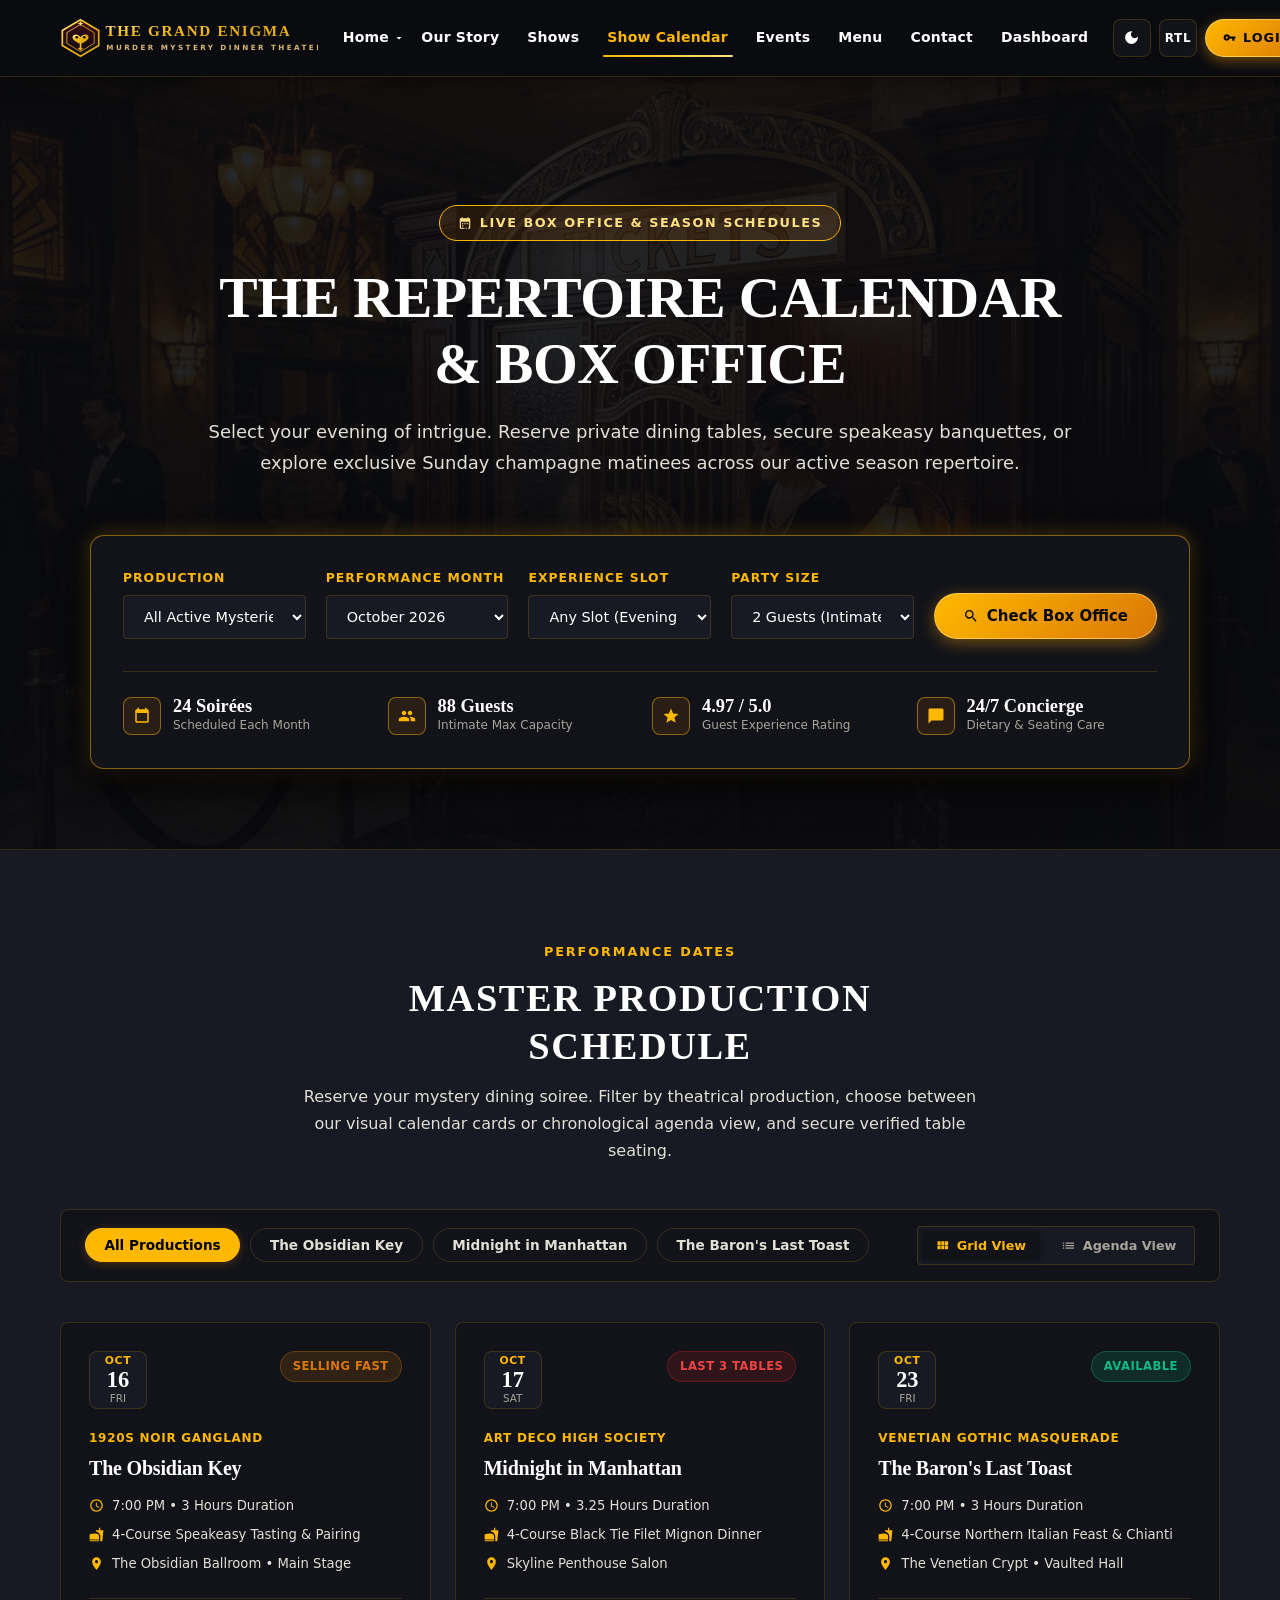
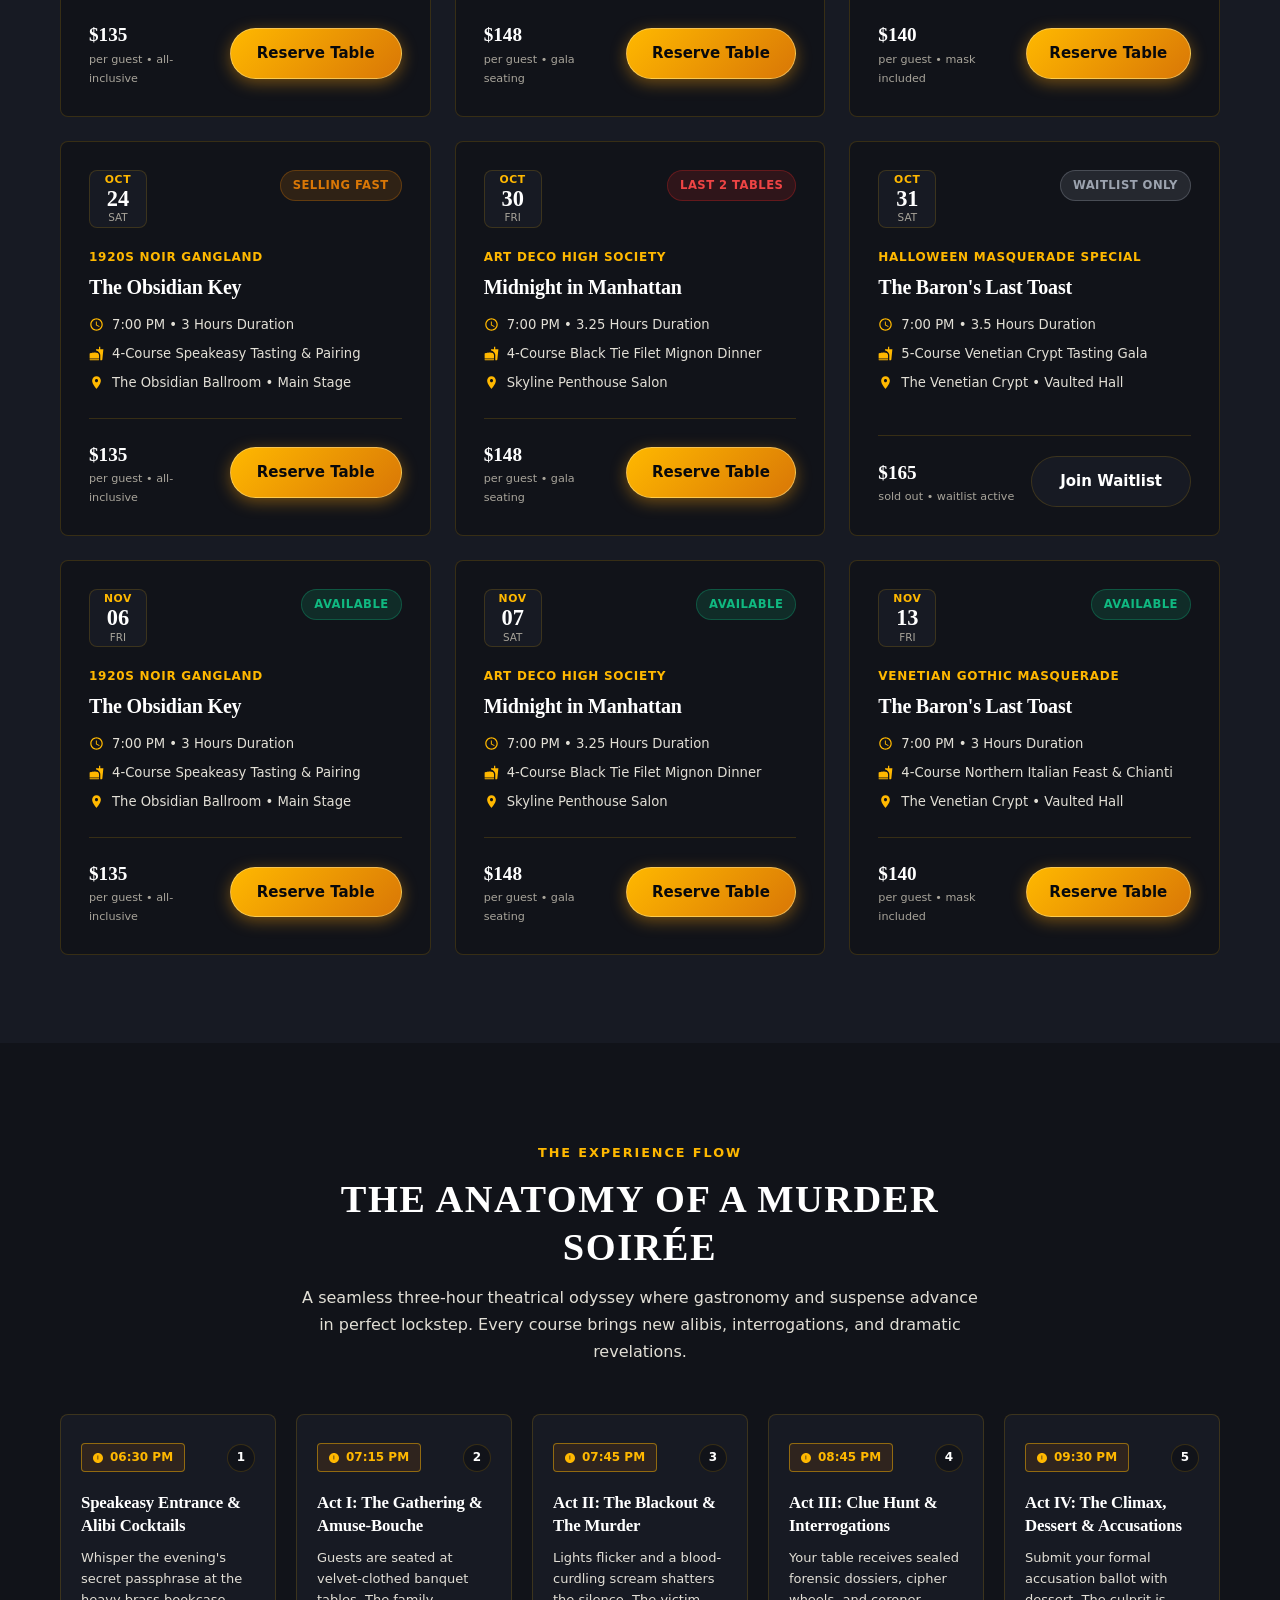
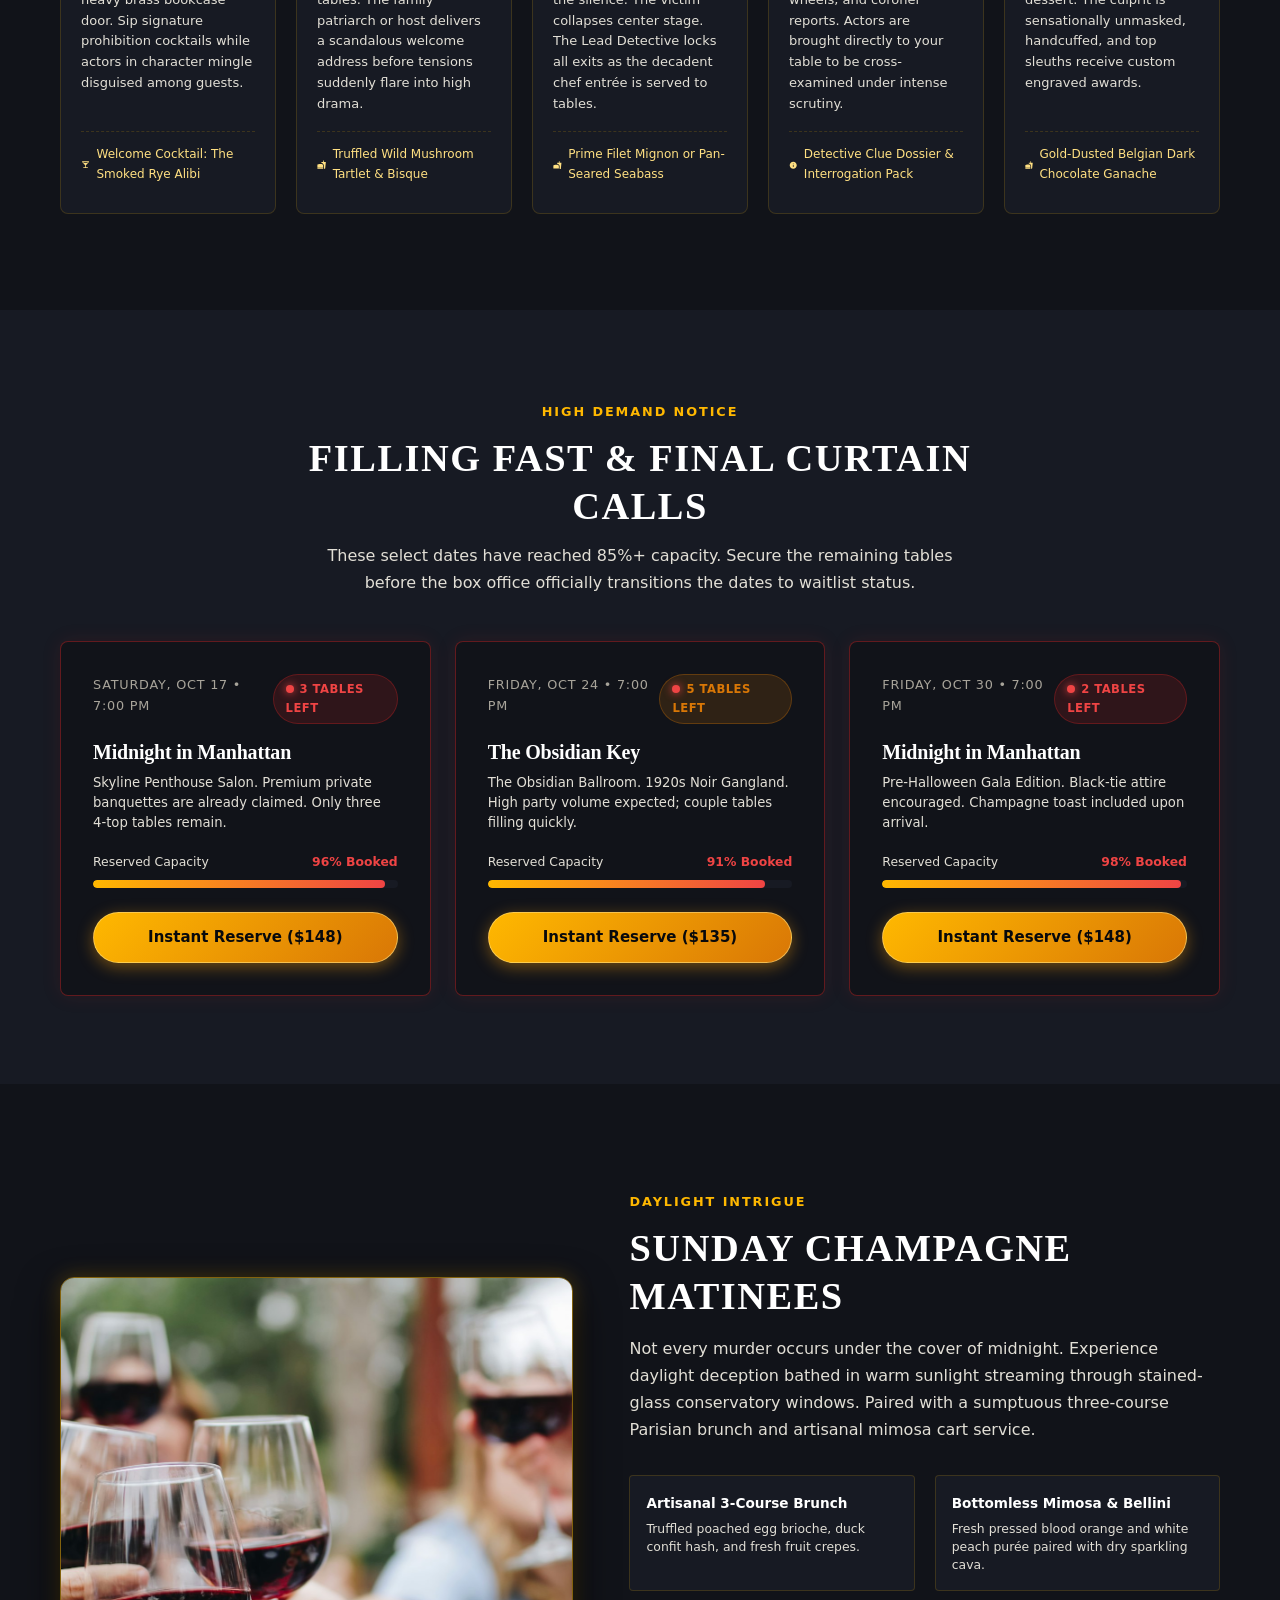
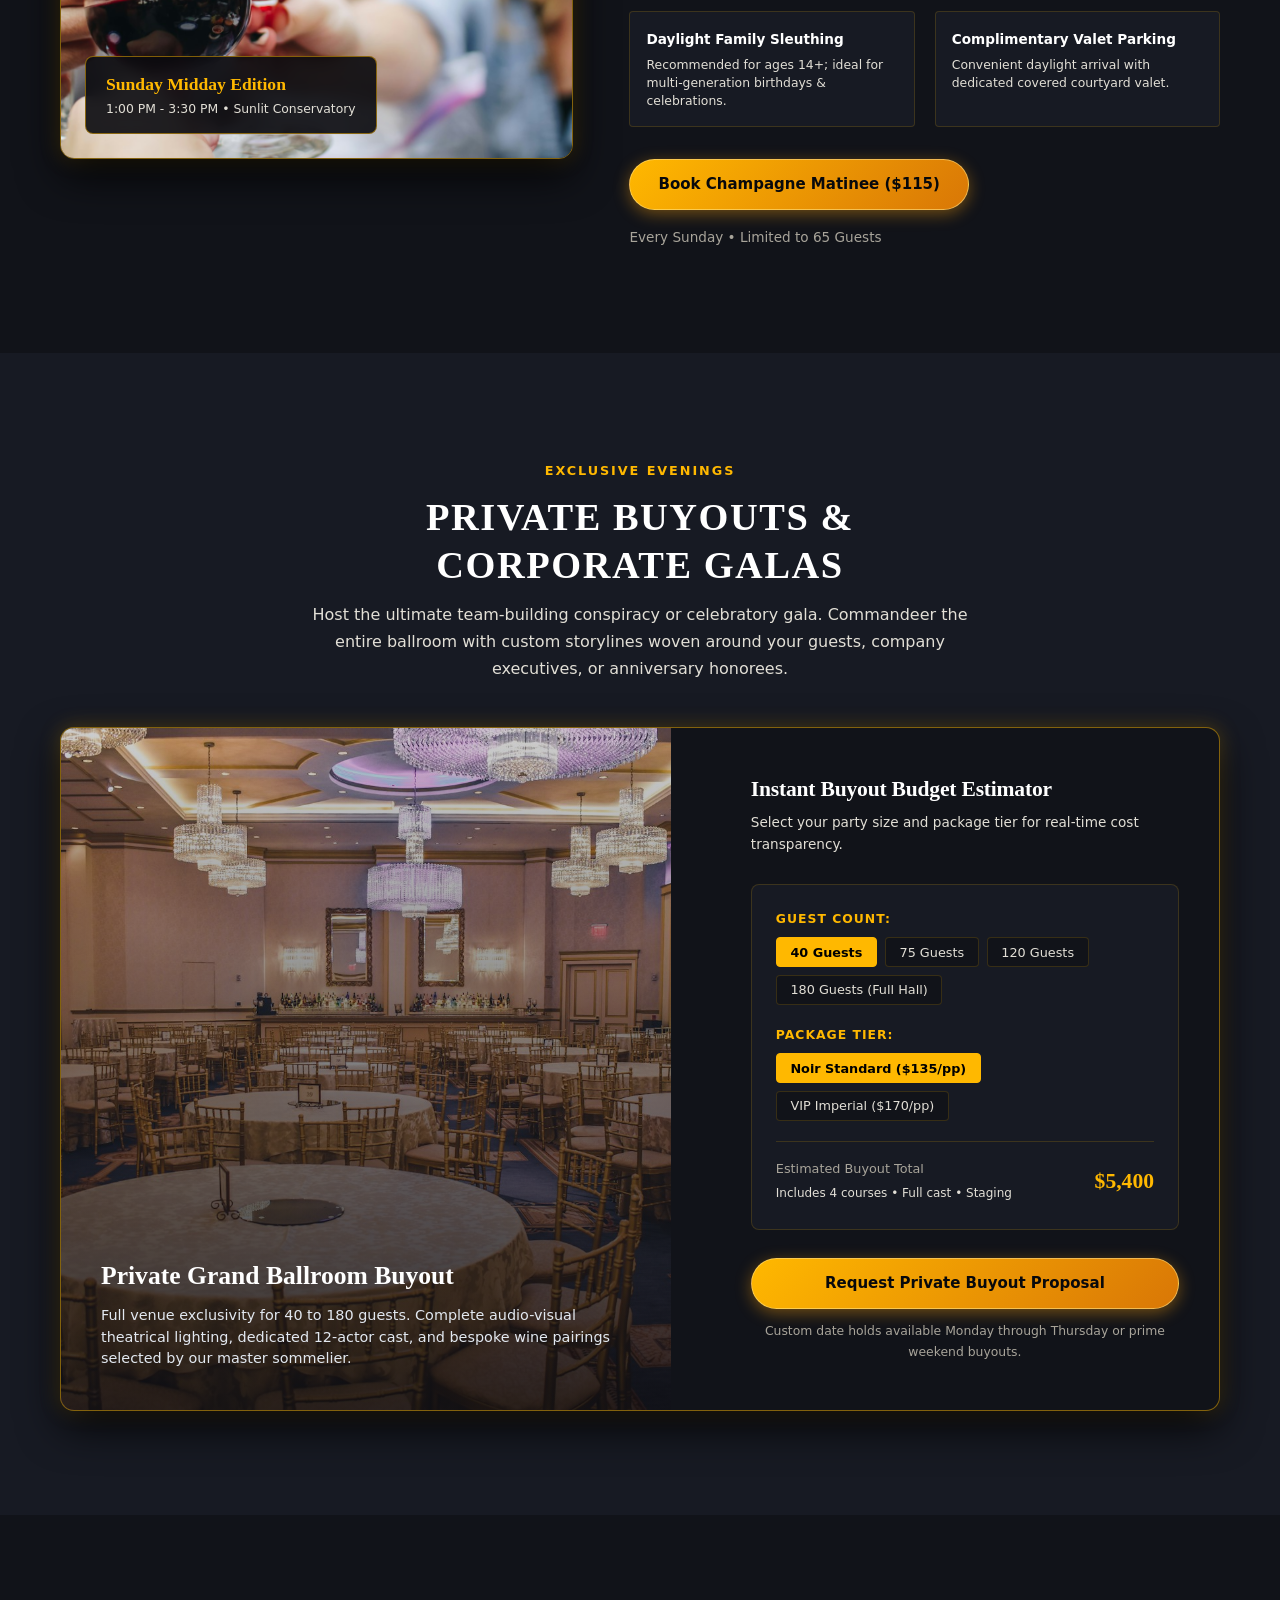
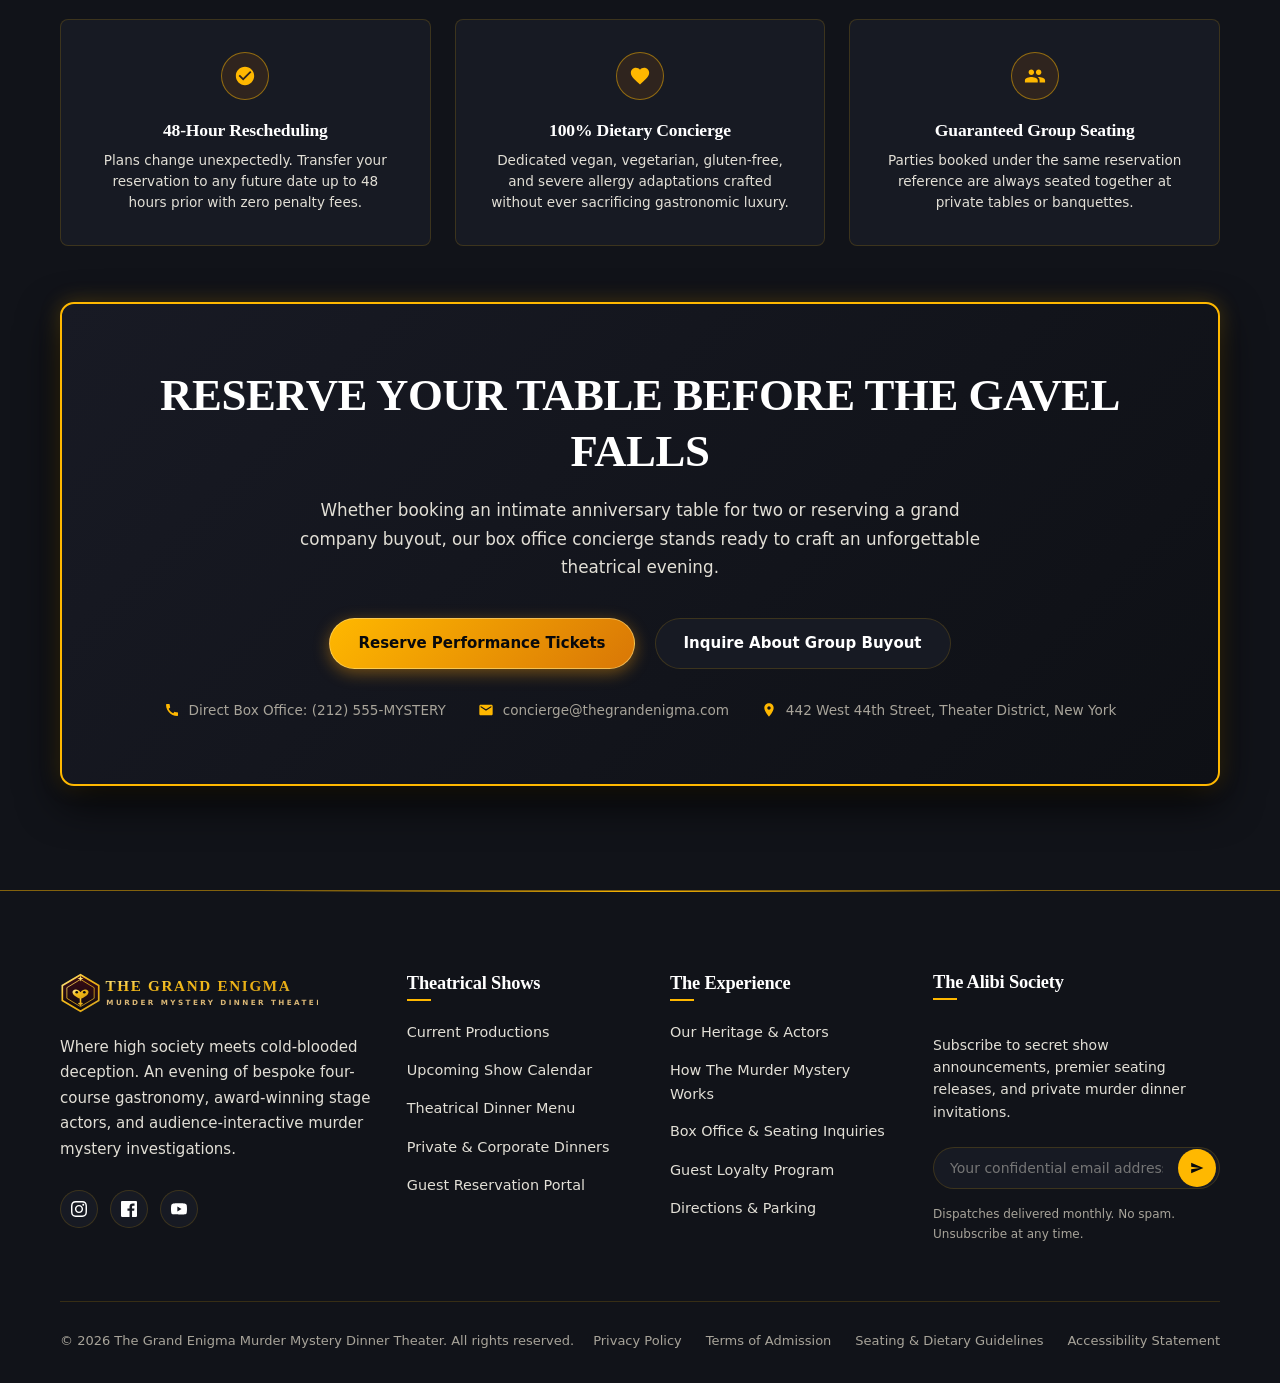
==== calendar.html @ 68ae063b "first commit" ====
<!DOCTYPE html>
<html lang="en" data-theme="dark" dir="ltr">
<head>
  <meta charset="UTF-8">
  <meta name="viewport" content="width=device-width, initial-scale=1.0">
  <meta http-equiv="X-UA-Compatible" content="ie=edge">
  <title>Show Calendar & Performance Dates | The Grand Enigma</title>
  <meta name="description" content="Step into an immersive evening of suspense, fine dining, and live theatrical deception at The Grand Enigma Murder Mystery Dinner Theater.">
  <meta name="keywords" content="murder mystery dinner, dinner theater, live immersive theater, detective show, corporate mystery events, fine dining entertainment">
  
  <!-- Open Graph Meta -->
  <meta property="og:title" content="The Grand Enigma | Murder Mystery Dinner Theater">
  <meta property="og:description" content="An evening of fine dining, high intrigue, and theatrical deception. Can you identify the culprit before the final course?">
  <meta property="og:type" content="website">

  <!-- Favicon -->
  <link rel="icon" type="image/svg+xml" href="assets/images/branding/logo-emblem.svg">

  <!-- Stylesheets -->
  <link rel="stylesheet" href="assets/css/style.css?v=5.0">
  <link rel="stylesheet" href="assets/css/responsive.css?v=5.0">
</head>
<body>

  <!-- =========================================================================
       Page Preloader (Modern Luxury Mystery Loader)
       ========================================================================= -->
  <div id="pageLoader" class="page-loader" aria-hidden="true">
    <div class="page-loader-inner">
      <div class="loader-emblem-wrap">
        <div class="loader-pulse-ring"></div>
        <div class="loader-compass-ring"></div>
        <div class="loader-emblem">
          <svg viewBox="0 0 64 64" fill="none" class="loader-svg" xmlns="http://www.w3.org/2000/svg">
            <circle cx="32" cy="32" r="28" stroke="url(#loaderGoldGradCal)" stroke-width="2" stroke-dasharray="4 3" class="loader-orbit"/>
            <polygon points="32,8 39,25 56,32 39,39 32,56 25,39 8,32 25,25" fill="url(#loaderGoldGradCal)" opacity="0.9"/>
            <circle cx="32" cy="32" r="5" fill="#0D0A07" stroke="#C48D28" stroke-width="2"/>
            <defs>
              <linearGradient id="loaderGoldGradCal" x1="0%" y1="0%" x2="100%" y2="100%">
                <stop offset="0%" stop-color="#F3D17A"/>
                <stop offset="50%" stop-color="#C48D28"/>
                <stop offset="100%" stop-color="#8E6316"/>
              </linearGradient>
            </defs>
          </svg>
        </div>
      </div>
      <div class="loader-brand-title">THE GRAND ENIGMA</div>
      <div class="loader-status-text">Synchronizing Showtimes…</div>
      <div class="loader-bar-wrap">
        <div class="loader-bar-fill"></div>
      </div>
    </div>
  </div>



  <!-- =========================================================================
       2. Master Shared Header (Exactly 7 Main Items + Dashboard + Login)
       ========================================================================= -->
  <header class="master-header" id="masterHeader">
    <div class="container">
      <div class="navbar-container">

        <!-- Brand Logo -->
        <a href="index.html" class="navbar-brand" aria-label="The Grand Enigma Home">
          <img src="assets/images/branding/logo.svg" alt="The Grand Enigma Murder Mystery Dinner Theater" class="navbar-logo-img">
        </a>

        <!-- Main Desktop Navigation (Exactly 7 Main Items) -->
        <nav class="navbar-nav-wrapper" aria-label="Main Navigation">
          <ul class="navbar-nav">
            <!-- 1. Home (Dropdown) -->
            <li class="nav-item dropdown">
              <a href="index.html" class="nav-link dropdown-toggle" aria-expanded="false" aria-haspopup="true">
                <span>Home</span>
                <svg class="dropdown-chevron" viewBox="0 0 24 24" aria-hidden="true">
                  <path d="M7 10l5 5 5-5z"/>
                </svg>
              </a>
              <div class="dropdown-menu" role="menu">
                <a href="index.html" class="dropdown-item" role="menuitem">
                  <div class="dropdown-item-icon">I</div>
                  <div class="dropdown-item-text">
                    <span class="dropdown-item-title">Home 1: The Grand Enigma</span>
                    <span class="dropdown-item-sub">Cinematic Noir Atmosphere</span>
                  </div>
                </a>
                <a href="home-2.html" class="dropdown-item" role="menuitem">
                  <div class="dropdown-item-icon">II</div>
                  <div class="dropdown-item-text">
                    <span class="dropdown-item-title">Home 2: The Velvet Alibi</span>
                    <span class="dropdown-item-sub">Editorial Speakeasy Mystery</span>
                  </div>
                </a>
              </div>
            </li>

            <!-- 2. Our Story -->
            <li class="nav-item">
              <a href="story.html" class="nav-link">Our Story</a>
            </li>

            <!-- 3. Shows -->
            <li class="nav-item">
              <a href="shows.html" class="nav-link">Shows</a>
            </li>

            <!-- 4. Show Calendar -->
            <li class="nav-item">
              <a href="calendar.html" class="nav-link active">Show Calendar</a>
            </li>

            <!-- 5. Private & Corporate Events -->
            <li class="nav-item">
              <a href="events.html" class="nav-link">Events</a>
            </li>

            <!-- 6. Menu -->
            <li class="nav-item">
              <a href="menu.html" class="nav-link">Menu</a>
            </li>

            <!-- 7. Contact -->
            <li class="nav-item">
              <a href="contact.html" class="nav-link">Contact</a>
            </li>

            <!-- 8. Dashboard -->
            <li class="nav-item">
              <a href="dashboard.html" class="nav-link">Dashboard</a>
            </li>
          </ul>
        </nav>

        <!-- Navbar Actions: Theme, RTL, Login & Mobile Toggle -->
        <div class="navbar-actions">
          <!-- Theme Toggle (Light / Dark) -->
          <button type="button" class="toggle-btn theme-toggle-btn" aria-label="Toggle Color Theme" title="Toggle Light / Dark Mode">
            <svg viewBox="0 0 24 24" aria-hidden="true">
              <path d="M12 3a9 9 0 1 0 9 9c0-.46-.04-.92-.1-1.36a5.389 5.389 0 0 1-4.4 2.26 5.403 5.403 0 0 1-3.14-9.8c-.44-.06-.9-.1-1.36-.1z"/>
            </svg>
          </button>

          <!-- RTL / LTR Toggle -->
          <button type="button" class="toggle-btn rtl-toggle-btn" aria-label="Toggle Layout Direction" title="Toggle RTL / LTR">
            <span class="rtl-toggle-text">RTL</span>
          </button>

          <!-- Login (Separate Final Action Button) -->
          <a href="login.html" class="btn-nav-login" title="Guest Access">
            <svg viewBox="0 0 24 24" aria-hidden="true">
              <path d="M12.65 10C11.83 7.67 9.61 6 7 6c-3.31 0-6 2.69-6 6s2.69 6 6 6c2.61 0 4.83-1.67 5.65-4H17v4h4v-4h2v-4H12.65zM7 14c-1.1 0-2-.9-2-2s.9-2 2-2 2 .9 2 2-.9 2-2 2z"/>
            </svg>
            <span>Login</span>
          </a>

          <!-- Mobile Hamburger Toggle -->
          <button type="button" class="mobile-toggle" aria-label="Open Navigation Drawer" aria-expanded="false" aria-controls="mobileDrawer">
            <span class="hamburger-line"></span>
            <span class="hamburger-line"></span>
            <span class="hamburger-line"></span>
          </button>
        </div>

      </div>
    </div>
  </header>

  <!-- =========================================================================
       3. Mobile Navigation Drawer
       ========================================================================= -->
  <div class="mobile-drawer-backdrop" id="drawerBackdrop"></div>
  <aside class="mobile-drawer" id="mobileDrawer" aria-label="Mobile Navigation Menu">
    <div class="mobile-drawer-header">
      <img src="assets/images/branding/logo.svg" alt="The Grand Enigma" class="mobile-drawer-logo">
      <button type="button" class="mobile-close-btn" aria-label="Close Navigation Menu">
        <svg viewBox="0 0 24 24" aria-hidden="true">
          <path d="M19 6.41L17.59 5 12 10.59 6.41 5 5 6.41 10.59 12 5 17.59 6.41 19 12 13.41 17.59 19 19 17.59 13.41 12z"/>
        </svg>
      </button>
    </div>

    <!-- Mobile Nav Items (7 Main Items) -->
    <ul class="mobile-nav-list">
      <!-- 1. Home Accordion -->
      <li class="mobile-nav-item dropdown">
        <button type="button" class="mobile-dropdown-btn" aria-expanded="false">
          <span>1. Home</span>
          <svg viewBox="0 0 24 24" aria-hidden="true">
            <path d="M7 10l5 5 5-5z"/>
          </svg>
        </button>
        <div class="mobile-sub-menu">
          <a href="index.html" class="mobile-sub-link">Home 1: The Grand Enigma</a>
          <a href="home-2.html" class="mobile-sub-link">Home 2: The Velvet Alibi</a>
        </div>
      </li>

      <!-- 2. Our Story -->
      <li class="mobile-nav-item">
        <a href="story.html" class="mobile-nav-link">2. Our Story</a>
      </li>

      <!-- 3. Shows -->
      <li class="mobile-nav-item">
        <a href="shows.html" class="mobile-nav-link">3. Shows</a>
      </li>

      <!-- 4. Show Calendar -->
      <li class="mobile-nav-item active">
        <a href="calendar.html" class="mobile-nav-link">4. Show Calendar</a>
      </li>

      <!-- 5. Private & Corporate Events -->
      <li class="mobile-nav-item">
        <a href="events.html" class="mobile-nav-link">5. Events</a>
      </li>

      <!-- 6. Menu -->
      <li class="mobile-nav-item">
        <a href="menu.html" class="mobile-nav-link">6. Menu</a>
      </li>

      <!-- 7. Contact -->
      <li class="mobile-nav-item">
        <a href="contact.html" class="mobile-nav-link">7. Contact</a>
      </li>
    </ul>

    <!-- Mobile Action Buttons -->
    <div class="mobile-drawer-actions">
      <a href="dashboard.html" class="btn btn-secondary" style="width: 100%;">
        <svg width="16" height="16" viewBox="0 0 24 24" fill="var(--accent-gold)" aria-hidden="true">
          <path d="M5 16L3 5l5.5 5L12 4l3.5 6L21 5l-2 11H5zm14 3c0 .55-.45 1-1 1H6c-.55 0-1-.45-1-1v-1h14v1z"/>
        </svg>
        <span>Guest Dashboard</span>
      </a>

      <a href="login.html" class="btn btn-primary" style="width: 100%;">
        <svg width="15" height="15" viewBox="0 0 24 24" fill="currentColor" aria-hidden="true">
          <path d="M12.65 10C11.83 7.67 9.61 6 7 6c-3.31 0-6 2.69-6 6s2.69 6 6 6c2.61 0 4.83-1.67 5.65-4H17v4h4v-4h2v-4H12.65zM7 14c-1.1 0-2-.9-2-2s.9-2 2-2 2 .9 2 2-.9 2-2 2z"/>
        </svg>
        <span>Guest Login</span>
      </a>
    </div>
  </aside>

  <!-- =========================================================================
       4. Main Content — Phase 1 Foundation Verification & Showcase
       ========================================================================= -->
  <main id="mainContent">

    <!-- =========================================================================
         Section 1: Hero Repertoire Box Office & Instant Date Finder Search Widget
         ========================================================================= -->
    <section class="cal-hero-section" id="calendarHero">
      <div class="container">
        <div class="cal-hero-content">
          <div class="cal-hero-badge">
            <svg width="14" height="14" viewBox="0 0 24 24" fill="currentColor" aria-hidden="true">
              <path d="M19 4h-1V2h-2v2H8V2H6v2H5c-1.11 0-1.99.9-1.99 2L3 20c0 1.1.89 2 2 2h14c1.1 0 2-.9 2-2V6c0-1.1-.9-2-2-2zm0 16H5V10h14v10zM9 14H7v-2h2v2zm4 0h-2v-2h2v2zm4 0h-2v-2h2v2zm-8 4H7v-2h2v2zm4 4h-2v-2h2v2zm4 0h-2v-2h2v2z"/>
            </svg>
            <span>Live Box Office &amp; Season Schedules</span>
          </div>
          <h1 class="cal-hero-title">THE REPERTOIRE CALENDAR &amp; BOX OFFICE</h1>
          <p class="cal-hero-lead">
            Select your evening of intrigue. Reserve private dining tables, secure speakeasy banquettes, 
            or explore exclusive Sunday champagne matinees across our active season repertoire.
          </p>
        </div>

        <!-- Instant Date Finder Widget -->
        <div class="cal-search-widget-wrap">
          <form id="dateFinderForm" class="cal-search-grid">
            <div class="cal-search-field">
              <label for="finderShowSelect" class="cal-search-label">Production</label>
              <select id="finderShowSelect" class="cal-search-select">
                <option value="all">All Active Mysteries</option>
                <option value="obsidian">The Obsidian Key (Noir)</option>
                <option value="manhattan">Midnight in Manhattan (Gala)</option>
                <option value="baron">The Baron's Last Toast (Venetian)</option>
              </select>
            </div>

            <div class="cal-search-field">
              <label for="finderMonthSelect" class="cal-search-label">Performance Month</label>
              <select id="finderMonthSelect" class="cal-search-select">
                <option value="oct">October 2026</option>
                <option value="nov">November 2026</option>
                <option value="dec">December 2026 (Holiday Gala)</option>
              </select>
            </div>

            <div class="cal-search-field">
              <label for="finderTimeSelect" class="cal-search-label">Experience Slot</label>
              <select id="finderTimeSelect" class="cal-search-select">
                <option value="any">Any Slot (Evening &amp; Matinee)</option>
                <option value="evening">Dinner Soirée (7:00 PM - 10:15 PM)</option>
                <option value="matinee">Champagne Matinee (1:00 PM - 3:30 PM)</option>
              </select>
            </div>

            <div class="cal-search-field">
              <label for="finderPartySelect" class="cal-search-label">Party Size</label>
              <select id="finderPartySelect" class="cal-search-select">
                <option value="2">2 Guests (Intimate Table)</option>
                <option value="4">4 Guests (Private Banquette)</option>
                <option value="6">6 to 8 Guests (VIP Stage Table)</option>
                <option value="12">10+ Guests (Group Buyout)</option>
              </select>
            </div>

            <button type="submit" class="btn btn-primary cal-search-btn">
              <svg width="16" height="16" viewBox="0 0 24 24" fill="currentColor" aria-hidden="true">
                <path d="M15.5 14h-.79l-.28-.27A6.471 6.471 0 0 0 16 9.5 6.5 6.5 0 1 0 9.5 16c1.61 0 3.09-.59 4.23-1.57l.27.28v.79l5 4.99L20.49 19l-4.99-5zm-6 0C7.01 14 5 11.99 5 9.5S7.01 5 9.5 5 14 7.01 14 9.5 11.99 14 9.5 14z"/>
              </svg>
              <span>Check Box Office</span>
            </button>
          </form>

          <!-- Live Stats Strip -->
          <div class="cal-hero-stats-row">
            <div class="cal-hero-stat-item">
              <div class="cal-hero-stat-icon">
                <svg viewBox="0 0 24 24"><path d="M19 3h-1V1h-2v2H8V1H6v2H5c-1.11 0-2 .9-2 2v14c0 1.1.89 2 2 2h14c1.1 0 2-.9 2-2V5c0-1.1-.9-2-2-2zm0 16H5V8h14v11z"/></svg>
              </div>
              <div>
                <div class="cal-hero-stat-number">24 Soirées</div>
                <div class="cal-hero-stat-label">Scheduled Each Month</div>
              </div>
            </div>

            <div class="cal-hero-stat-item">
              <div class="cal-hero-stat-icon">
                <svg viewBox="0 0 24 24"><path d="M16 11c1.66 0 2.99-1.34 2.99-3S17.66 5 16 5c-1.66 0-3 1.34-3 3s1.34 3 3 3zm-8 0c1.66 0 2.99-1.34 2.99-3S9.66 5 8 5C6.34 5 5 6.34 5 8s1.34 3 3 3zm0 2c-2.33 0-7 1.17-7 3.5V19h14v-2.5c0-2.33-4.67-3.5-7-3.5zm8 0c-.29 0-.62.02-.97.05 1.16.84 1.97 1.97 1.97 3.45V19h6v-2.5c0-2.33-4.67-3.5-7-3.5z"/></svg>
              </div>
              <div>
                <div class="cal-hero-stat-number">88 Guests</div>
                <div class="cal-hero-stat-label">Intimate Max Capacity</div>
              </div>
            </div>

            <div class="cal-hero-stat-item">
              <div class="cal-hero-stat-icon">
                <svg viewBox="0 0 24 24"><path d="M12 17.27L18.18 21l-1.64-7.03L22 9.24l-7.19-.61L12 2 9.19 8.63 2 9.24l5.46 4.73L5.82 21z"/></svg>
              </div>
              <div>
                <div class="cal-hero-stat-number">4.97 / 5.0</div>
                <div class="cal-hero-stat-label">Guest Experience Rating</div>
              </div>
            </div>

            <div class="cal-hero-stat-item">
              <div class="cal-hero-stat-icon">
                <svg viewBox="0 0 24 24"><path d="M20 2H4c-1.1 0-2 .9-2 2v18l4-4h14c1.1 0 2-.9 2-2V4c0-1.1-.9-2-2-2z"/></svg>
              </div>
              <div>
                <div class="cal-hero-stat-number">24/7 Concierge</div>
                <div class="cal-hero-stat-label">Dietary &amp; Seating Care</div>
              </div>
            </div>
          </div>
        </div>
      </div>
    </section>

    <!-- =========================================================================
         Section 2: Master Interactive Performance Schedule Matrix
         ========================================================================= -->
    <section class="cal-matrix-section" id="scheduleMatrix">
      <div class="container">
        <div class="section-header text-center">
          <span class="section-tag">Performance Dates</span>
          <h2 class="section-title">MASTER PRODUCTION SCHEDULE</h2>
          <p class="section-desc">
            Reserve your mystery dining soiree. Filter by theatrical production, choose between 
            our visual calendar cards or chronological agenda view, and secure verified table seating.
          </p>
        </div>

        <!-- Toolbar: Filters & View Switcher -->
        <div class="cal-matrix-toolbar">
          <div class="cal-filter-tabs">
            <button type="button" class="cal-filter-btn active" data-show="all">All Productions</button>
            <button type="button" class="cal-filter-btn" data-show="obsidian">The Obsidian Key</button>
            <button type="button" class="cal-filter-btn" data-show="manhattan">Midnight in Manhattan</button>
            <button type="button" class="cal-filter-btn" data-show="baron">The Baron's Last Toast</button>
          </div>

          <div class="cal-view-switch">
            <button type="button" class="cal-view-btn active" data-view="grid" aria-label="Grid View">
              <svg viewBox="0 0 24 24"><path d="M4 11h5V5H4v6zm0 7h5v-6H4v6zm6 0h5v-6h-5v6zm6 0h5v-6h-5v6zm-6-7h5V5h-5v6zm6-6v6h5V5h-5z"/></svg>
              <span>Grid View</span>
            </button>
            <button type="button" class="cal-view-btn" data-view="agenda" aria-label="Agenda View">
              <svg viewBox="0 0 24 24"><path d="M3 13h2v-2H3v2zm0 4h2v-2H3v2zm0-8h2V7H3v2zm4 4h14v-2H7v2zm0 4h14v-2H7v2zM7 7v2h14V7H7z"/></svg>
              <span>Agenda View</span>
            </button>
          </div>
        </div>

        <!-- View 1: Calendar Cards Grid (9 Verified Performance Dates - 3 Per Filter) -->
        <div class="cal-cards-grid" id="calGridView">
          <!-- Card 1: Obsidian 1 -->
          <article class="cal-card" data-show="obsidian">
            <div class="cal-card-top">
              <div class="cal-date-badge">
                <span class="cal-date-month">Oct</span>
                <span class="cal-date-day">16</span>
                <span class="cal-date-weekday">Fri</span>
              </div>
              <span class="cal-status-pill is-fast">Selling Fast</span>
            </div>
            <div class="cal-card-showtag">1920s Noir Gangland</div>
            <h3 class="cal-card-title">The Obsidian Key</h3>
            <div class="cal-card-meta">
              <div class="cal-meta-row">
                <svg viewBox="0 0 24 24"><path d="M11.99 2C6.47 2 2 6.48 2 12s4.47 10 9.99 10C17.52 22 22 17.52 22 12S17.52 2 11.99 2zM12 20c-4.42 0-8-3.58-8-8s3.58-8 8-8 8 3.58 8 8-3.58 8-8 8zm.5-13H11v6l5.25 3.15.75-1.23-4.5-2.67z"/></svg>
                <span>7:00 PM &bull; 3 Hours Duration</span>
              </div>
              <div class="cal-meta-row">
                <svg viewBox="0 0 24 24"><path d="M18.06 22.99h1.66c.84 0 1.53-.64 1.63-1.48L23 5.05h-5V1h-1.97v4.05h-4.97l.3 2.34c1.71.47 3.31 1.32 4.27 2.26 1.44 1.42 2.43 2.89 2.43 5.29v8.05zM1 21.99V21h15.03v.99c0 .55-.45 1-1 1H2c-.55 0-1-.45-1-1zm15.03-7c0-8-15.03-3-15.03-3v8.01h15.03v-5.01z"/></svg>
                <span>4-Course Speakeasy Tasting &amp; Pairing</span>
              </div>
              <div class="cal-meta-row">
                <svg viewBox="0 0 24 24"><path d="M12 2C8.13 2 5 5.13 5 9c0 5.25 7 13 7 13s7-7.75 7-13c0-3.87-3.13-7-7-7zm0 9.5c-1.38 0-2.5-1.12-2.5-2.5s1.12-2.5 2.5-2.5 2.5 1.12 2.5 2.5-1.12 2.5-2.5 2.5z"/></svg>
                <span>The Obsidian Ballroom &bull; Main Stage</span>
              </div>
            </div>
            <div class="cal-card-footer">
              <div class="cal-price-box">
                <span class="cal-price-val">$135</span>
                <span class="cal-price-note">per guest &bull; all-inclusive</span>
              </div>
              <a href="contact.html?date=2026-10-16&show=obsidian" class="btn btn-primary btn-sm">Reserve Table</a>
            </div>
          </article>

          <!-- Card 2: Manhattan 1 -->
          <article class="cal-card" data-show="manhattan">
            <div class="cal-card-top">
              <div class="cal-date-badge">
                <span class="cal-date-month">Oct</span>
                <span class="cal-date-day">17</span>
                <span class="cal-date-weekday">Sat</span>
              </div>
              <span class="cal-status-pill is-urgent">Last 3 Tables</span>
            </div>
            <div class="cal-card-showtag">Art Deco High Society</div>
            <h3 class="cal-card-title">Midnight in Manhattan</h3>
            <div class="cal-card-meta">
              <div class="cal-meta-row">
                <svg viewBox="0 0 24 24"><path d="M11.99 2C6.47 2 2 6.48 2 12s4.47 10 9.99 10C17.52 22 22 17.52 22 12S17.52 2 11.99 2zM12 20c-4.42 0-8-3.58-8-8s3.58-8 8-8 8 3.58 8 8-3.58 8-8 8zm.5-13H11v6l5.25 3.15.75-1.23-4.5-2.67z"/></svg>
                <span>7:00 PM &bull; 3.25 Hours Duration</span>
              </div>
              <div class="cal-meta-row">
                <svg viewBox="0 0 24 24"><path d="M18.06 22.99h1.66c.84 0 1.53-.64 1.63-1.48L23 5.05h-5V1h-1.97v4.05h-4.97l.3 2.34c1.71.47 3.31 1.32 4.27 2.26 1.44 1.42 2.43 2.89 2.43 5.29v8.05zM1 21.99V21h15.03v.99c0 .55-.45 1-1 1H2c-.55 0-1-.45-1-1zm15.03-7c0-8-15.03-3-15.03-3v8.01h15.03v-5.01z"/></svg>
                <span>4-Course Black Tie Filet Mignon Dinner</span>
              </div>
              <div class="cal-meta-row">
                <svg viewBox="0 0 24 24"><path d="M12 2C8.13 2 5 5.13 5 9c0 5.25 7 13 7 13s7-7.75 7-13c0-3.87-3.13-7-7-7zm0 9.5c-1.38 0-2.5-1.12-2.5-2.5s1.12-2.5 2.5-2.5 2.5 1.12 2.5 2.5-1.12 2.5-2.5 2.5z"/></svg>
                <span>Skyline Penthouse Salon</span>
              </div>
            </div>
            <div class="cal-card-footer">
              <div class="cal-price-box">
                <span class="cal-price-val">$148</span>
                <span class="cal-price-note">per guest &bull; gala seating</span>
              </div>
              <a href="contact.html?date=2026-10-17&show=manhattan" class="btn btn-primary btn-sm">Reserve Table</a>
            </div>
          </article>

          <!-- Card 3: Baron 1 -->
          <article class="cal-card" data-show="baron">
            <div class="cal-card-top">
              <div class="cal-date-badge">
                <span class="cal-date-month">Oct</span>
                <span class="cal-date-day">23</span>
                <span class="cal-date-weekday">Fri</span>
              </div>
              <span class="cal-status-pill is-available">Available</span>
            </div>
            <div class="cal-card-showtag">Venetian Gothic Masquerade</div>
            <h3 class="cal-card-title">The Baron's Last Toast</h3>
            <div class="cal-card-meta">
              <div class="cal-meta-row">
                <svg viewBox="0 0 24 24"><path d="M11.99 2C6.47 2 2 6.48 2 12s4.47 10 9.99 10C17.52 22 22 17.52 22 12S17.52 2 11.99 2zM12 20c-4.42 0-8-3.58-8-8s3.58-8 8-8 8 3.58 8 8-3.58 8-8 8zm.5-13H11v6l5.25 3.15.75-1.23-4.5-2.67z"/></svg>
                <span>7:00 PM &bull; 3 Hours Duration</span>
              </div>
              <div class="cal-meta-row">
                <svg viewBox="0 0 24 24"><path d="M18.06 22.99h1.66c.84 0 1.53-.64 1.63-1.48L23 5.05h-5V1h-1.97v4.05h-4.97l.3 2.34c1.71.47 3.31 1.32 4.27 2.26 1.44 1.42 2.43 2.89 2.43 5.29v8.05zM1 21.99V21h15.03v.99c0 .55-.45 1-1 1H2c-.55 0-1-.45-1-1zm15.03-7c0-8-15.03-3-15.03-3v8.01h15.03v-5.01z"/></svg>
                <span>4-Course Northern Italian Feast &amp; Chianti</span>
              </div>
              <div class="cal-meta-row">
                <svg viewBox="0 0 24 24"><path d="M12 2C8.13 2 5 5.13 5 9c0 5.25 7 13 7 13s7-7.75 7-13c0-3.87-3.13-7-7-7zm0 9.5c-1.38 0-2.5-1.12-2.5-2.5s1.12-2.5 2.5-2.5 2.5 1.12 2.5 2.5-1.12 2.5-2.5 2.5z"/></svg>
                <span>The Venetian Crypt &bull; Vaulted Hall</span>
              </div>
            </div>
            <div class="cal-card-footer">
              <div class="cal-price-box">
                <span class="cal-price-val">$140</span>
                <span class="cal-price-note">per guest &bull; mask included</span>
              </div>
              <a href="contact.html?date=2026-10-23&show=baron" class="btn btn-primary btn-sm">Reserve Table</a>
            </div>
          </article>

          <!-- Card 4: Obsidian 2 -->
          <article class="cal-card" data-show="obsidian">
            <div class="cal-card-top">
              <div class="cal-date-badge">
                <span class="cal-date-month">Oct</span>
                <span class="cal-date-day">24</span>
                <span class="cal-date-weekday">Sat</span>
              </div>
              <span class="cal-status-pill is-fast">Selling Fast</span>
            </div>
            <div class="cal-card-showtag">1920s Noir Gangland</div>
            <h3 class="cal-card-title">The Obsidian Key</h3>
            <div class="cal-card-meta">
              <div class="cal-meta-row">
                <svg viewBox="0 0 24 24"><path d="M11.99 2C6.47 2 2 6.48 2 12s4.47 10 9.99 10C17.52 22 22 17.52 22 12S17.52 2 11.99 2zM12 20c-4.42 0-8-3.58-8-8s3.58-8 8-8 8 3.58 8 8-3.58 8-8 8zm.5-13H11v6l5.25 3.15.75-1.23-4.5-2.67z"/></svg>
                <span>7:00 PM &bull; 3 Hours Duration</span>
              </div>
              <div class="cal-meta-row">
                <svg viewBox="0 0 24 24"><path d="M18.06 22.99h1.66c.84 0 1.53-.64 1.63-1.48L23 5.05h-5V1h-1.97v4.05h-4.97l.3 2.34c1.71.47 3.31 1.32 4.27 2.26 1.44 1.42 2.43 2.89 2.43 5.29v8.05zM1 21.99V21h15.03v.99c0 .55-.45 1-1 1H2c-.55 0-1-.45-1-1zm15.03-7c0-8-15.03-3-15.03-3v8.01h15.03v-5.01z"/></svg>
                <span>4-Course Speakeasy Tasting &amp; Pairing</span>
              </div>
              <div class="cal-meta-row">
                <svg viewBox="0 0 24 24"><path d="M12 2C8.13 2 5 5.13 5 9c0 5.25 7 13 7 13s7-7.75 7-13c0-3.87-3.13-7-7-7zm0 9.5c-1.38 0-2.5-1.12-2.5-2.5s1.12-2.5 2.5-2.5 2.5 1.12 2.5 2.5-1.12 2.5-2.5 2.5z"/></svg>
                <span>The Obsidian Ballroom &bull; Main Stage</span>
              </div>
            </div>
            <div class="cal-card-footer">
              <div class="cal-price-box">
                <span class="cal-price-val">$135</span>
                <span class="cal-price-note">per guest &bull; all-inclusive</span>
              </div>
              <a href="contact.html?date=2026-10-24&show=obsidian" class="btn btn-primary btn-sm">Reserve Table</a>
            </div>
          </article>

          <!-- Card 5: Manhattan 2 -->
          <article class="cal-card" data-show="manhattan">
            <div class="cal-card-top">
              <div class="cal-date-badge">
                <span class="cal-date-month">Oct</span>
                <span class="cal-date-day">30</span>
                <span class="cal-date-weekday">Fri</span>
              </div>
              <span class="cal-status-pill is-urgent">Last 2 Tables</span>
            </div>
            <div class="cal-card-showtag">Art Deco High Society</div>
            <h3 class="cal-card-title">Midnight in Manhattan</h3>
            <div class="cal-card-meta">
              <div class="cal-meta-row">
                <svg viewBox="0 0 24 24"><path d="M11.99 2C6.47 2 2 6.48 2 12s4.47 10 9.99 10C17.52 22 22 17.52 22 12S17.52 2 11.99 2zM12 20c-4.42 0-8-3.58-8-8s3.58-8 8-8 8 3.58 8 8-3.58 8-8 8zm.5-13H11v6l5.25 3.15.75-1.23-4.5-2.67z"/></svg>
                <span>7:00 PM &bull; 3.25 Hours Duration</span>
              </div>
              <div class="cal-meta-row">
                <svg viewBox="0 0 24 24"><path d="M18.06 22.99h1.66c.84 0 1.53-.64 1.63-1.48L23 5.05h-5V1h-1.97v4.05h-4.97l.3 2.34c1.71.47 3.31 1.32 4.27 2.26 1.44 1.42 2.43 2.89 2.43 5.29v8.05zM1 21.99V21h15.03v.99c0 .55-.45 1-1 1H2c-.55 0-1-.45-1-1zm15.03-7c0-8-15.03-3-15.03-3v8.01h15.03v-5.01z"/></svg>
                <span>4-Course Black Tie Filet Mignon Dinner</span>
              </div>
              <div class="cal-meta-row">
                <svg viewBox="0 0 24 24"><path d="M12 2C8.13 2 5 5.13 5 9c0 5.25 7 13 7 13s7-7.75 7-13c0-3.87-3.13-7-7-7zm0 9.5c-1.38 0-2.5-1.12-2.5-2.5s1.12-2.5 2.5-2.5 2.5 1.12 2.5 2.5-1.12 2.5-2.5 2.5z"/></svg>
                <span>Skyline Penthouse Salon</span>
              </div>
            </div>
            <div class="cal-card-footer">
              <div class="cal-price-box">
                <span class="cal-price-val">$148</span>
                <span class="cal-price-note">per guest &bull; gala seating</span>
              </div>
              <a href="contact.html?date=2026-10-30&show=manhattan" class="btn btn-primary btn-sm">Reserve Table</a>
            </div>
          </article>

          <!-- Card 6: Baron 2 -->
          <article class="cal-card" data-show="baron">
            <div class="cal-card-top">
              <div class="cal-date-badge">
                <span class="cal-date-month">Oct</span>
                <span class="cal-date-day">31</span>
                <span class="cal-date-weekday">Sat</span>
              </div>
              <span class="cal-status-pill is-waitlist">Waitlist Only</span>
            </div>
            <div class="cal-card-showtag">Halloween Masquerade Special</div>
            <h3 class="cal-card-title">The Baron's Last Toast</h3>
            <div class="cal-card-meta">
              <div class="cal-meta-row">
                <svg viewBox="0 0 24 24"><path d="M11.99 2C6.47 2 2 6.48 2 12s4.47 10 9.99 10C17.52 22 22 17.52 22 12S17.52 2 11.99 2zM12 20c-4.42 0-8-3.58-8-8s3.58-8 8-8 8 3.58 8 8-3.58 8-8 8zm.5-13H11v6l5.25 3.15.75-1.23-4.5-2.67z"/></svg>
                <span>7:00 PM &bull; 3.5 Hours Duration</span>
              </div>
              <div class="cal-meta-row">
                <svg viewBox="0 0 24 24"><path d="M18.06 22.99h1.66c.84 0 1.53-.64 1.63-1.48L23 5.05h-5V1h-1.97v4.05h-4.97l.3 2.34c1.71.47 3.31 1.32 4.27 2.26 1.44 1.42 2.43 2.89 2.43 5.29v8.05zM1 21.99V21h15.03v.99c0 .55-.45 1-1 1H2c-.55 0-1-.45-1-1zm15.03-7c0-8-15.03-3-15.03-3v8.01h15.03v-5.01z"/></svg>
                <span>5-Course Venetian Crypt Tasting Gala</span>
              </div>
              <div class="cal-meta-row">
                <svg viewBox="0 0 24 24"><path d="M12 2C8.13 2 5 5.13 5 9c0 5.25 7 13 7 13s7-7.75 7-13c0-3.87-3.13-7-7-7zm0 9.5c-1.38 0-2.5-1.12-2.5-2.5s1.12-2.5 2.5-2.5 2.5 1.12 2.5 2.5-1.12 2.5-2.5 2.5z"/></svg>
                <span>The Venetian Crypt &bull; Vaulted Hall</span>
              </div>
            </div>
            <div class="cal-card-footer">
              <div class="cal-price-box">
                <span class="cal-price-val">$165</span>
                <span class="cal-price-note">sold out &bull; waitlist active</span>
              </div>
              <a href="contact.html?date=2026-10-31&show=baron" class="btn btn-secondary btn-sm">Join Waitlist</a>
            </div>
          </article>

          <!-- Card 7: Obsidian 3 -->
          <article class="cal-card" data-show="obsidian">
            <div class="cal-card-top">
              <div class="cal-date-badge">
                <span class="cal-date-month">Nov</span>
                <span class="cal-date-day">06</span>
                <span class="cal-date-weekday">Fri</span>
              </div>
              <span class="cal-status-pill is-available">Available</span>
            </div>
            <div class="cal-card-showtag">1920s Noir Gangland</div>
            <h3 class="cal-card-title">The Obsidian Key</h3>
            <div class="cal-card-meta">
              <div class="cal-meta-row">
                <svg viewBox="0 0 24 24"><path d="M11.99 2C6.47 2 2 6.48 2 12s4.47 10 9.99 10C17.52 22 22 17.52 22 12S17.52 2 11.99 2zM12 20c-4.42 0-8-3.58-8-8s3.58-8 8-8 8 3.58 8 8-3.58 8-8 8zm.5-13H11v6l5.25 3.15.75-1.23-4.5-2.67z"/></svg>
                <span>7:00 PM &bull; 3 Hours Duration</span>
              </div>
              <div class="cal-meta-row">
                <svg viewBox="0 0 24 24"><path d="M18.06 22.99h1.66c.84 0 1.53-.64 1.63-1.48L23 5.05h-5V1h-1.97v4.05h-4.97l.3 2.34c1.71.47 3.31 1.32 4.27 2.26 1.44 1.42 2.43 2.89 2.43 5.29v8.05zM1 21.99V21h15.03v.99c0 .55-.45 1-1 1H2c-.55 0-1-.45-1-1zm15.03-7c0-8-15.03-3-15.03-3v8.01h15.03v-5.01z"/></svg>
                <span>4-Course Speakeasy Tasting &amp; Pairing</span>
              </div>
              <div class="cal-meta-row">
                <svg viewBox="0 0 24 24"><path d="M12 2C8.13 2 5 5.13 5 9c0 5.25 7 13 7 13s7-7.75 7-13c0-3.87-3.13-7-7-7zm0 9.5c-1.38 0-2.5-1.12-2.5-2.5s1.12-2.5 2.5-2.5 2.5 1.12 2.5 2.5-1.12 2.5-2.5 2.5z"/></svg>
                <span>The Obsidian Ballroom &bull; Main Stage</span>
              </div>
            </div>
            <div class="cal-card-footer">
              <div class="cal-price-box">
                <span class="cal-price-val">$135</span>
                <span class="cal-price-note">per guest &bull; all-inclusive</span>
              </div>
              <a href="contact.html?date=2026-11-06&show=obsidian" class="btn btn-primary btn-sm">Reserve Table</a>
            </div>
          </article>

          <!-- Card 8: Manhattan 3 -->
          <article class="cal-card" data-show="manhattan">
            <div class="cal-card-top">
              <div class="cal-date-badge">
                <span class="cal-date-month">Nov</span>
                <span class="cal-date-day">07</span>
                <span class="cal-date-weekday">Sat</span>
              </div>
              <span class="cal-status-pill is-available">Available</span>
            </div>
            <div class="cal-card-showtag">Art Deco High Society</div>
            <h3 class="cal-card-title">Midnight in Manhattan</h3>
            <div class="cal-card-meta">
              <div class="cal-meta-row">
                <svg viewBox="0 0 24 24"><path d="M11.99 2C6.47 2 2 6.48 2 12s4.47 10 9.99 10C17.52 22 22 17.52 22 12S17.52 2 11.99 2zM12 20c-4.42 0-8-3.58-8-8s3.58-8 8-8 8 3.58 8 8-3.58 8-8 8zm.5-13H11v6l5.25 3.15.75-1.23-4.5-2.67z"/></svg>
                <span>7:00 PM &bull; 3.25 Hours Duration</span>
              </div>
              <div class="cal-meta-row">
                <svg viewBox="0 0 24 24"><path d="M18.06 22.99h1.66c.84 0 1.53-.64 1.63-1.48L23 5.05h-5V1h-1.97v4.05h-4.97l.3 2.34c1.71.47 3.31 1.32 4.27 2.26 1.44 1.42 2.43 2.89 2.43 5.29v8.05zM1 21.99V21h15.03v.99c0 .55-.45 1-1 1H2c-.55 0-1-.45-1-1zm15.03-7c0-8-15.03-3-15.03-3v8.01h15.03v-5.01z"/></svg>
                <span>4-Course Black Tie Filet Mignon Dinner</span>
              </div>
              <div class="cal-meta-row">
                <svg viewBox="0 0 24 24"><path d="M12 2C8.13 2 5 5.13 5 9c0 5.25 7 13 7 13s7-7.75 7-13c0-3.87-3.13-7-7-7zm0 9.5c-1.38 0-2.5-1.12-2.5-2.5s1.12-2.5 2.5-2.5 2.5 1.12 2.5 2.5-1.12 2.5-2.5 2.5z"/></svg>
                <span>Skyline Penthouse Salon</span>
              </div>
            </div>
            <div class="cal-card-footer">
              <div class="cal-price-box">
                <span class="cal-price-val">$148</span>
                <span class="cal-price-note">per guest &bull; gala seating</span>
              </div>
              <a href="contact.html?date=2026-11-07&show=manhattan" class="btn btn-primary btn-sm">Reserve Table</a>
            </div>
          </article>

          <!-- Card 9: Baron 3 -->
          <article class="cal-card" data-show="baron">
            <div class="cal-card-top">
              <div class="cal-date-badge">
                <span class="cal-date-month">Nov</span>
                <span class="cal-date-day">13</span>
                <span class="cal-date-weekday">Fri</span>
              </div>
              <span class="cal-status-pill is-available">Available</span>
            </div>
            <div class="cal-card-showtag">Venetian Gothic Masquerade</div>
            <h3 class="cal-card-title">The Baron's Last Toast</h3>
            <div class="cal-card-meta">
              <div class="cal-meta-row">
                <svg viewBox="0 0 24 24"><path d="M11.99 2C6.47 2 2 6.48 2 12s4.47 10 9.99 10C17.52 22 22 17.52 22 12S17.52 2 11.99 2zM12 20c-4.42 0-8-3.58-8-8s3.58-8 8-8 8 3.58 8 8-3.58 8-8 8zm.5-13H11v6l5.25 3.15.75-1.23-4.5-2.67z"/></svg>
                <span>7:00 PM &bull; 3 Hours Duration</span>
              </div>
              <div class="cal-meta-row">
                <svg viewBox="0 0 24 24"><path d="M18.06 22.99h1.66c.84 0 1.53-.64 1.63-1.48L23 5.05h-5V1h-1.97v4.05h-4.97l.3 2.34c1.71.47 3.31 1.32 4.27 2.26 1.44 1.42 2.43 2.89 2.43 5.29v8.05zM1 21.99V21h15.03v.99c0 .55-.45 1-1 1H2c-.55 0-1-.45-1-1zm15.03-7c0-8-15.03-3-15.03-3v8.01h15.03v-5.01z"/></svg>
                <span>4-Course Northern Italian Feast &amp; Chianti</span>
              </div>
              <div class="cal-meta-row">
                <svg viewBox="0 0 24 24"><path d="M12 2C8.13 2 5 5.13 5 9c0 5.25 7 13 7 13s7-7.75 7-13c0-3.87-3.13-7-7-7zm0 9.5c-1.38 0-2.5-1.12-2.5-2.5s1.12-2.5 2.5-2.5 2.5 1.12 2.5 2.5-1.12 2.5-2.5 2.5z"/></svg>
                <span>The Venetian Crypt &bull; Vaulted Hall</span>
              </div>
            </div>
            <div class="cal-card-footer">
              <div class="cal-price-box">
                <span class="cal-price-val">$140</span>
                <span class="cal-price-note">per guest &bull; mask included</span>
              </div>
              <a href="contact.html?date=2026-11-13&show=baron" class="btn btn-primary btn-sm">Reserve Table</a>
            </div>
          </article>
        </div>

        <!-- View 2: Chronological Agenda List (3 Per Filter - 9 Total Rows) -->
        <div class="cal-agenda-view" id="calAgendaView">
          <!-- Row 1: Obsidian -->
          <div class="cal-agenda-row" data-show="obsidian">
            <div class="cal-date-badge">
              <span class="cal-date-month">Oct</span>
              <span class="cal-date-day">16</span>
              <span class="cal-date-weekday">Fri</span>
            </div>
            <div>
              <div class="cal-card-showtag">1920s Noir Gangland</div>
              <h3 style="font-size: 1.15rem; margin-bottom: 0.25rem;">The Obsidian Key</h3>
              <span style="font-size: 0.8rem; color: var(--text-muted);">The Obsidian Ballroom &bull; 7:00 PM</span>
            </div>
            <div>
              <span style="font-size: 0.825rem; color: var(--text-secondary);">4-Course Speakeasy Tasting</span>
            </div>
            <div>
              <span class="cal-status-pill is-fast">Selling Fast</span>
            </div>
            <div style="text-align: right;">
              <a href="contact.html?date=2026-10-16&show=obsidian" class="btn btn-primary btn-sm">Book $135</a>
            </div>
          </div>

          <!-- Row 2: Manhattan -->
          <div class="cal-agenda-row" data-show="manhattan">
            <div class="cal-date-badge">
              <span class="cal-date-month">Oct</span>
              <span class="cal-date-day">17</span>
              <span class="cal-date-weekday">Sat</span>
            </div>
            <div>
              <div class="cal-card-showtag">Art Deco High Society</div>
              <h3 style="font-size: 1.15rem; margin-bottom: 0.25rem;">Midnight in Manhattan</h3>
              <span style="font-size: 0.8rem; color: var(--text-muted);">Skyline Penthouse Salon &bull; 7:00 PM</span>
            </div>
            <div>
              <span style="font-size: 0.825rem; color: var(--text-secondary);">4-Course Filet Mignon Gala</span>
            </div>
            <div>
              <span class="cal-status-pill is-urgent">Last 3 Tables</span>
            </div>
            <div style="text-align: right;">
              <a href="contact.html?date=2026-10-17&show=manhattan" class="btn btn-primary btn-sm">Book $148</a>
            </div>
          </div>

          <!-- Row 3: Baron -->
          <div class="cal-agenda-row" data-show="baron">
            <div class="cal-date-badge">
              <span class="cal-date-month">Oct</span>
              <span class="cal-date-day">23</span>
              <span class="cal-date-weekday">Fri</span>
            </div>
            <div>
              <div class="cal-card-showtag">Venetian Gothic Masquerade</div>
              <h3 style="font-size: 1.15rem; margin-bottom: 0.25rem;">The Baron's Last Toast</h3>
              <span style="font-size: 0.8rem; color: var(--text-muted);">The Venetian Crypt &bull; 7:00 PM</span>
            </div>
            <div>
              <span style="font-size: 0.825rem; color: var(--text-secondary);">4-Course Italian Feast &amp; Wine</span>
            </div>
            <div>
              <span class="cal-status-pill is-available">Available</span>
            </div>
            <div style="text-align: right;">
              <a href="contact.html?date=2026-10-23&show=baron" class="btn btn-primary btn-sm">Book $140</a>
            </div>
          </div>

          <!-- Row 4: Obsidian -->
          <div class="cal-agenda-row" data-show="obsidian">
            <div class="cal-date-badge">
              <span class="cal-date-month">Oct</span>
              <span class="cal-date-day">24</span>
              <span class="cal-date-weekday">Sat</span>
            </div>
            <div>
              <div class="cal-card-showtag">1920s Noir Gangland</div>
              <h3 style="font-size: 1.15rem; margin-bottom: 0.25rem;">The Obsidian Key</h3>
              <span style="font-size: 0.8rem; color: var(--text-muted);">The Obsidian Ballroom &bull; 7:00 PM</span>
            </div>
            <div>
              <span style="font-size: 0.825rem; color: var(--text-secondary);">4-Course Speakeasy Tasting</span>
            </div>
            <div>
              <span class="cal-status-pill is-fast">Selling Fast</span>
            </div>
            <div style="text-align: right;">
              <a href="contact.html?date=2026-10-24&show=obsidian" class="btn btn-primary btn-sm">Book $135</a>
            </div>
          </div>

          <!-- Row 5: Manhattan -->
          <div class="cal-agenda-row" data-show="manhattan">
            <div class="cal-date-badge">
              <span class="cal-date-month">Oct</span>
              <span class="cal-date-day">30</span>
              <span class="cal-date-weekday">Fri</span>
            </div>
            <div>
              <div class="cal-card-showtag">Art Deco High Society</div>
              <h3 style="font-size: 1.15rem; margin-bottom: 0.25rem;">Midnight in Manhattan</h3>
              <span style="font-size: 0.8rem; color: var(--text-muted);">Skyline Penthouse Salon &bull; 7:00 PM</span>
            </div>
            <div>
              <span style="font-size: 0.825rem; color: var(--text-secondary);">4-Course Filet Mignon Gala</span>
            </div>
            <div>
              <span class="cal-status-pill is-urgent">Last 2 Tables</span>
            </div>
            <div style="text-align: right;">
              <a href="contact.html?date=2026-10-30&show=manhattan" class="btn btn-primary btn-sm">Book $148</a>
            </div>
          </div>

          <!-- Row 6: Baron -->
          <div class="cal-agenda-row" data-show="baron">
            <div class="cal-date-badge">
              <span class="cal-date-month">Oct</span>
              <span class="cal-date-day">31</span>
              <span class="cal-date-weekday">Sat</span>
            </div>
            <div>
              <div class="cal-card-showtag">Halloween Masquerade Special</div>
              <h3 style="font-size: 1.15rem; margin-bottom: 0.25rem;">The Baron's Last Toast</h3>
              <span style="font-size: 0.8rem; color: var(--text-muted);">The Venetian Crypt &bull; 7:00 PM</span>
            </div>
            <div>
              <span style="font-size: 0.825rem; color: var(--text-secondary);">5-Course Venetian Gala</span>
            </div>
            <div>
              <span class="cal-status-pill is-waitlist">Waitlist Only</span>
            </div>
            <div style="text-align: right;">
              <a href="contact.html?date=2026-10-31&show=baron" class="btn btn-secondary btn-sm">Waitlist $165</a>
            </div>
          </div>

          <!-- Row 7: Obsidian -->
          <div class="cal-agenda-row" data-show="obsidian">
            <div class="cal-date-badge">
              <span class="cal-date-month">Nov</span>
              <span class="cal-date-day">06</span>
              <span class="cal-date-weekday">Fri</span>
            </div>
            <div>
              <div class="cal-card-showtag">1920s Noir Gangland</div>
              <h3 style="font-size: 1.15rem; margin-bottom: 0.25rem;">The Obsidian Key</h3>
              <span style="font-size: 0.8rem; color: var(--text-muted);">The Obsidian Ballroom &bull; 7:00 PM</span>
            </div>
            <div>
              <span style="font-size: 0.825rem; color: var(--text-secondary);">4-Course Speakeasy Tasting</span>
            </div>
            <div>
              <span class="cal-status-pill is-available">Available</span>
            </div>
            <div style="text-align: right;">
              <a href="contact.html?date=2026-11-06&show=obsidian" class="btn btn-primary btn-sm">Book $135</a>
            </div>
          </div>

          <!-- Row 8: Manhattan -->
          <div class="cal-agenda-row" data-show="manhattan">
            <div class="cal-date-badge">
              <span class="cal-date-month">Nov</span>
              <span class="cal-date-day">07</span>
              <span class="cal-date-weekday">Sat</span>
            </div>
            <div>
              <div class="cal-card-showtag">Art Deco High Society</div>
              <h3 style="font-size: 1.15rem; margin-bottom: 0.25rem;">Midnight in Manhattan</h3>
              <span style="font-size: 0.8rem; color: var(--text-muted);">Skyline Penthouse Salon &bull; 7:00 PM</span>
            </div>
            <div>
              <span style="font-size: 0.825rem; color: var(--text-secondary);">4-Course Filet Mignon Gala</span>
            </div>
            <div>
              <span class="cal-status-pill is-available">Available</span>
            </div>
            <div style="text-align: right;">
              <a href="contact.html?date=2026-11-07&show=manhattan" class="btn btn-primary btn-sm">Book $148</a>
            </div>
          </div>

          <!-- Row 9: Baron -->
          <div class="cal-agenda-row" data-show="baron">
            <div class="cal-date-badge">
              <span class="cal-date-month">Nov</span>
              <span class="cal-date-day">13</span>
              <span class="cal-date-weekday">Fri</span>
            </div>
            <div>
              <div class="cal-card-showtag">Venetian Gothic Masquerade</div>
              <h3 style="font-size: 1.15rem; margin-bottom: 0.25rem;">The Baron's Last Toast</h3>
              <span style="font-size: 0.8rem; color: var(--text-muted);">The Venetian Crypt &bull; 7:00 PM</span>
            </div>
            <div>
              <span style="font-size: 0.825rem; color: var(--text-secondary);">4-Course Italian Feast &amp; Wine</span>
            </div>
            <div>
              <span class="cal-status-pill is-available">Available</span>
            </div>
            <div style="text-align: right;">
              <a href="contact.html?date=2026-11-13&show=baron" class="btn btn-primary btn-sm">Book $140</a>
            </div>
          </div>
        </div>
      </div>
    </section>

    <!-- =========================================================================
         Section 3: Evening Timeline & Gastronomic Itinerary
         ========================================================================= -->
    <section class="cal-itinerary-section" id="eveningItinerary">
      <div class="container">
        <div class="section-header text-center">
          <span class="section-tag">The Experience Flow</span>
          <h2 class="section-title">THE ANATOMY OF A MURDER SOIRÉE</h2>
          <p class="section-desc">
            A seamless three-hour theatrical odyssey where gastronomy and suspense advance in perfect lockstep. 
            Every course brings new alibis, interrogations, and dramatic revelations.
          </p>
        </div>

        <div class="cal-timeline-track">
          <!-- Step 1 -->
          <div class="cal-timeline-card">
            <div class="cal-step-indicator">
              <span class="cal-step-time">
                <svg width="12" height="12" viewBox="0 0 24 24" fill="currentColor"><path d="M12 2C6.5 2 2 6.5 2 12s4.5 10 10 10 10-4.5 10-10S17.5 2 12 2zm.5 13H11V7h1.5v8z"/></svg>
                06:30 PM
              </span>
              <span class="cal-step-badge">1</span>
            </div>
            <h3 class="cal-timeline-title">Speakeasy Entrance &amp; Alibi Cocktails</h3>
            <p class="cal-timeline-desc">
              Whisper the evening's secret passphrase at the heavy brass bookcase door. 
              Sip signature prohibition cocktails while actors in character mingle disguised among guests.
            </p>
            <div class="cal-culinary-tag">
              <svg width="14" height="14" viewBox="0 0 24 24" fill="currentColor"><path d="M21 5V3H3v2l8 9v5H6v2h12v-2h-5v-5l8-9zM7.43 7L5.66 5h12.69l-1.78 2H7.43z"/></svg>
              <span>Welcome Cocktail: The Smoked Rye Alibi</span>
            </div>
          </div>

          <!-- Step 2 -->
          <div class="cal-timeline-card">
            <div class="cal-step-indicator">
              <span class="cal-step-time">
                <svg width="12" height="12" viewBox="0 0 24 24" fill="currentColor"><path d="M12 2C6.5 2 2 6.5 2 12s4.5 10 10 10 10-4.5 10-10S17.5 2 12 2zm.5 13H11V7h1.5v8z"/></svg>
                07:15 PM
              </span>
              <span class="cal-step-badge">2</span>
            </div>
            <h3 class="cal-timeline-title">Act I: The Gathering &amp; Amuse-Bouche</h3>
            <p class="cal-timeline-desc">
              Guests are seated at velvet-clothed banquet tables. The family patriarch or host delivers 
              a scandalous welcome address before tensions suddenly flare into high drama.
            </p>
            <div class="cal-culinary-tag">
              <svg width="14" height="14" viewBox="0 0 24 24" fill="currentColor"><path d="M18.06 22.99h1.66c.84 0 1.53-.64 1.63-1.48L23 5.05h-5V1h-1.97v4.05h-4.97l.3 2.34c1.71.47 3.31 1.32 4.27 2.26 1.44 1.42 2.43 2.89 2.43 5.29v8.05zM1 21.99V21h15.03v.99c0 .55-.45 1-1 1H2c-.55 0-1-.45-1-1zm15.03-7c0-8-15.03-3-15.03-3v8.01h15.03v-5.01z"/></svg>
              <span>Truffled Wild Mushroom Tartlet &amp; Bisque</span>
            </div>
          </div>

          <!-- Step 3 -->
          <div class="cal-timeline-card">
            <div class="cal-step-indicator">
              <span class="cal-step-time">
                <svg width="12" height="12" viewBox="0 0 24 24" fill="currentColor"><path d="M12 2C6.5 2 2 6.5 2 12s4.5 10 10 10 10-4.5 10-10S17.5 2 12 2zm.5 13H11V7h1.5v8z"/></svg>
                07:45 PM
              </span>
              <span class="cal-step-badge">3</span>
            </div>
            <h3 class="cal-timeline-title">Act II: The Blackout &amp; The Murder</h3>
            <p class="cal-timeline-desc">
              Lights flicker and a blood-curdling scream shatters the silence. The victim collapses center stage. 
              The Lead Detective locks all exits as the decadent chef entrée is served to tables.
            </p>
            <div class="cal-culinary-tag">
              <svg width="14" height="14" viewBox="0 0 24 24" fill="currentColor"><path d="M18.06 22.99h1.66c.84 0 1.53-.64 1.63-1.48L23 5.05h-5V1h-1.97v4.05h-4.97l.3 2.34c1.71.47 3.31 1.32 4.27 2.26 1.44 1.42 2.43 2.89 2.43 5.29v8.05zM1 21.99V21h15.03v.99c0 .55-.45 1-1 1H2c-.55 0-1-.45-1-1zm15.03-7c0-8-15.03-3-15.03-3v8.01h15.03v-5.01z"/></svg>
              <span>Prime Filet Mignon or Pan-Seared Seabass</span>
            </div>
          </div>

          <!-- Step 4 -->
          <div class="cal-timeline-card">
            <div class="cal-step-indicator">
              <span class="cal-step-time">
                <svg width="12" height="12" viewBox="0 0 24 24" fill="currentColor"><path d="M12 2C6.5 2 2 6.5 2 12s4.5 10 10 10 10-4.5 10-10S17.5 2 12 2zm.5 13H11V7h1.5v8z"/></svg>
                08:45 PM
              </span>
              <span class="cal-step-badge">4</span>
            </div>
            <h3 class="cal-timeline-title">Act III: Clue Hunt &amp; Interrogations</h3>
            <p class="cal-timeline-desc">
              Your table receives sealed forensic dossiers, cipher wheels, and coroner reports. 
              Actors are brought directly to your table to be cross-examined under intense scrutiny.
            </p>
            <div class="cal-culinary-tag">
              <svg width="14" height="14" viewBox="0 0 24 24" fill="currentColor"><path d="M12 2C6.48 2 2 6.48 2 12s4.48 10 10 10 10-4.48 10-10S17.52 2 12 2zm1 15h-2v-6h2v6zm0-8h-2V7h2v2z"/></svg>
              <span>Detective Clue Dossier &amp; Interrogation Pack</span>
            </div>
          </div>

          <!-- Step 5 -->
          <div class="cal-timeline-card">
            <div class="cal-step-indicator">
              <span class="cal-step-time">
                <svg width="12" height="12" viewBox="0 0 24 24" fill="currentColor"><path d="M12 2C6.5 2 2 6.5 2 12s4.5 10 10 10 10-4.5 10-10S17.5 2 12 2zm.5 13H11V7h1.5v8z"/></svg>
                09:30 PM
              </span>
              <span class="cal-step-badge">5</span>
            </div>
            <h3 class="cal-timeline-title">Act IV: The Climax, Dessert &amp; Accusations</h3>
            <p class="cal-timeline-desc">
              Submit your formal accusation ballot with dessert. The culprit is sensationally unmasked, 
              handcuffed, and top sleuths receive custom engraved awards.
            </p>
            <div class="cal-culinary-tag">
              <svg width="14" height="14" viewBox="0 0 24 24" fill="currentColor"><path d="M18.06 22.99h1.66c.84 0 1.53-.64 1.63-1.48L23 5.05h-5V1h-1.97v4.05h-4.97l.3 2.34c1.71.47 3.31 1.32 4.27 2.26 1.44 1.42 2.43 2.89 2.43 5.29v8.05zM1 21.99V21h15.03v.99c0 .55-.45 1-1 1H2c-.55 0-1-.45-1-1zm15.03-7c0-8-15.03-3-15.03-3v8.01h15.03v-5.01z"/></svg>
              <span>Gold-Dusted Belgian Dark Chocolate Ganache</span>
            </div>
          </div>
        </div>
      </div>
    </section>

    <!-- =========================================================================
         Section 4: Low Inventory & Urgent Departures Alert Board
         ========================================================================= -->
    <section class="cal-urgency-section" id="fillingFast">
      <div class="container">
        <div class="section-header text-center">
          <span class="section-tag">High Demand Notice</span>
          <h2 class="section-title">FILLING FAST &amp; FINAL CURTAIN CALLS</h2>
          <p class="section-desc">
            These select dates have reached 85%+ capacity. Secure the remaining tables before the box office 
            officially transitions the dates to waitlist status.
          </p>
        </div>

        <div class="cal-urgency-grid">
          <!-- Urgency Item 1 -->
          <div class="cal-urgency-card is-hot">
            <div class="cal-urgency-header">
              <span class="cal-urgency-date">Saturday, Oct 17 &bull; 7:00 PM</span>
              <span class="cal-status-pill is-urgent"><span class="cal-pulse-dot"></span>3 Tables Left</span>
            </div>
            <h3 class="cal-urgency-title">Midnight in Manhattan</h3>
            <p style="font-size: 0.825rem; color: var(--text-secondary); line-height: 1.5;">
              Skyline Penthouse Salon. Premium private banquettes are already claimed. Only three 4-top tables remain.
            </p>
            <div class="cal-gauge-wrap">
              <div class="cal-gauge-labels">
                <span class="cal-gauge-label-left">Reserved Capacity</span>
                <span class="cal-gauge-label-right">96% Booked</span>
              </div>
              <div class="cal-gauge-bar">
                <div class="cal-gauge-fill" style="width: 96%;"></div>
              </div>
            </div>
            <a href="contact.html?date=2026-10-17&show=manhattan" class="btn btn-primary btn-sm" style="width: 100%;">Instant Reserve ($148)</a>
          </div>

          <!-- Urgency Item 2 -->
          <div class="cal-urgency-card is-hot">
            <div class="cal-urgency-header">
              <span class="cal-urgency-date">Friday, Oct 24 &bull; 7:00 PM</span>
              <span class="cal-status-pill is-fast"><span class="cal-pulse-dot"></span>5 Tables Left</span>
            </div>
            <h3 class="cal-urgency-title">The Obsidian Key</h3>
            <p style="font-size: 0.825rem; color: var(--text-secondary); line-height: 1.5;">
              The Obsidian Ballroom. 1920s Noir Gangland. High party volume expected; couple tables filling quickly.
            </p>
            <div class="cal-gauge-wrap">
              <div class="cal-gauge-labels">
                <span class="cal-gauge-label-left">Reserved Capacity</span>
                <span class="cal-gauge-label-right">91% Booked</span>
              </div>
              <div class="cal-gauge-bar">
                <div class="cal-gauge-fill" style="width: 91%;"></div>
              </div>
            </div>
            <a href="contact.html?date=2026-10-24&show=obsidian" class="btn btn-primary btn-sm" style="width: 100%;">Instant Reserve ($135)</a>
          </div>

          <!-- Urgency Item 3 -->
          <div class="cal-urgency-card is-hot">
            <div class="cal-urgency-header">
              <span class="cal-urgency-date">Friday, Oct 30 &bull; 7:00 PM</span>
              <span class="cal-status-pill is-urgent"><span class="cal-pulse-dot"></span>2 Tables Left</span>
            </div>
            <h3 class="cal-urgency-title">Midnight in Manhattan</h3>
            <p style="font-size: 0.825rem; color: var(--text-secondary); line-height: 1.5;">
              Pre-Halloween Gala Edition. Black-tie attire encouraged. Champagne toast included upon arrival.
            </p>
            <div class="cal-gauge-wrap">
              <div class="cal-gauge-labels">
                <span class="cal-gauge-label-left">Reserved Capacity</span>
                <span class="cal-gauge-label-right">98% Booked</span>
              </div>
              <div class="cal-gauge-bar">
                <div class="cal-gauge-fill" style="width: 98%;"></div>
              </div>
            </div>
            <a href="contact.html?date=2026-10-30&show=manhattan" class="btn btn-primary btn-sm" style="width: 100%;">Instant Reserve ($148)</a>
          </div>
        </div>
      </div>
    </section>

    <!-- =========================================================================
         Section 5: Sunday Champagne Matinees & Daylight Conspiracies
         ========================================================================= -->
    <section class="cal-matinee-section" id="matineeSpecials">
      <div class="container">
        <div class="cal-matinee-grid">
          <!-- Media Column -->
          <div class="cal-matinee-media">
            <img src="assets/images/calendar/calendar_matinee_brunch.jpg" alt="Sunday Champagne Matinee Luxury Table Setting" class="cal-matinee-img">
            <div class="cal-matinee-badge-float">
              <div class="cal-matinee-badge-title">Sunday Midday Edition</div>
              <div class="cal-matinee-badge-sub">1:00 PM - 3:30 PM &bull; Sunlit Conservatory</div>
            </div>
          </div>

          <!-- Content Column -->
          <div class="cal-matinee-content">
            <span class="section-tag">Daylight Intrigue</span>
            <h2 class="section-title" style="margin-bottom: 1rem; text-align: left;">SUNDAY CHAMPAGNE MATINEES</h2>
            <p class="section-desc" style="margin-bottom: 1.5rem; margin-left: 0; margin-right: 0; text-align: left;">
              Not every murder occurs under the cover of midnight. Experience daylight deception bathed in warm 
              sunlight streaming through stained-glass conservatory windows. Paired with a sumptuous three-course 
              Parisian brunch and artisanal mimosa cart service.
            </p>

            <div class="cal-matinee-features">
              <div class="cal-matinee-feature-item">
                <div class="cal-matinee-feature-title">Artisanal 3-Course Brunch</div>
                <div class="cal-matinee-feature-desc">Truffled poached egg brioche, duck confit hash, and fresh fruit crepes.</div>
              </div>
              <div class="cal-matinee-feature-item">
                <div class="cal-matinee-feature-title">Bottomless Mimosa &amp; Bellini</div>
                <div class="cal-matinee-feature-desc">Fresh pressed blood orange and white peach purée paired with dry sparkling cava.</div>
              </div>
              <div class="cal-matinee-feature-item">
                <div class="cal-matinee-feature-title">Daylight Family Sleuthing</div>
                <div class="cal-matinee-feature-desc">Recommended for ages 14+; ideal for multi-generation birthdays &amp; celebrations.</div>
              </div>
              <div class="cal-matinee-feature-item">
                <div class="cal-matinee-feature-title">Complimentary Valet Parking</div>
                <div class="cal-matinee-feature-desc">Convenient daylight arrival with dedicated covered courtyard valet.</div>
              </div>
            </div>

            <div style="display: flex; gap: 1rem; align-items: center; flex-wrap: wrap;">
              <a href="contact.html?experience=matinee" class="btn btn-primary">Book Champagne Matinee ($115)</a>
              <span style="font-size: 0.85rem; color: var(--text-muted);">Every Sunday &bull; Limited to 65 Guests</span>
            </div>
          </div>
        </div>
      </div>
    </section>

    <!-- =========================================================================
         Section 6: Private Buyout & Corporate Gala Calendar
         ========================================================================= -->
    <section class="cal-buyout-section" id="privateBuyout">
      <div class="container">
        <div class="section-header text-center">
          <span class="section-tag">Exclusive Evenings</span>
          <h2 class="section-title">PRIVATE BUYOUTS &amp; CORPORATE GALAS</h2>
          <p class="section-desc">
            Host the ultimate team-building conspiracy or celebratory gala. Commandeer the entire ballroom 
            with custom storylines woven around your guests, company executives, or anniversary honorees.
          </p>
        </div>

        <div class="cal-buyout-bento">
          <!-- Buyout Image Column with Overlay -->
          <div class="cal-buyout-media">
            <img src="assets/images/calendar/calendar_private_buyout.jpg" alt="Grand Ballroom Private Buyout Banquet" class="cal-buyout-img">
            <div class="cal-buyout-media-overlay">
              <div class="cal-buyout-overlay-title">Private Grand Ballroom Buyout</div>
              <p class="cal-buyout-overlay-desc">
                Full venue exclusivity for 40 to 180 guests. Complete audio-visual theatrical lighting, 
                dedicated 12-actor cast, and bespoke wine pairings selected by our master sommelier.
              </p>
            </div>
          </div>

          <!-- Buyout Content & Interactive Estimator -->
          <div class="cal-buyout-content">
            <h3 style="font-size: 1.35rem; margin-bottom: 0.5rem;">Instant Buyout Budget Estimator</h3>
            <p style="font-size: 0.85rem; color: var(--text-secondary);">
              Select your party size and package tier for real-time cost transparency.
            </p>

            <div class="cal-buyout-estimator-box">
              <div class="cal-estimator-row">
                <span class="cal-search-label">Guest Count:</span>
                <div class="cal-estimator-pills">
                  <button type="button" class="cal-pill-opt cal-pill-guests active" data-guests="40">40 Guests</button>
                  <button type="button" class="cal-pill-opt cal-pill-guests" data-guests="75">75 Guests</button>
                  <button type="button" class="cal-pill-opt cal-pill-guests" data-guests="120">120 Guests</button>
                  <button type="button" class="cal-pill-opt cal-pill-guests" data-guests="180">180 Guests (Full Hall)</button>
                </div>
              </div>

              <div class="cal-estimator-row">
                <span class="cal-search-label">Package Tier:</span>
                <div class="cal-estimator-pills">
                  <button type="button" class="cal-pill-opt cal-pill-tier active" data-rate="135">Noir Standard ($135/pp)</button>
                  <button type="button" class="cal-pill-opt cal-pill-tier" data-rate="170">VIP Imperial ($170/pp)</button>
                </div>
              </div>

              <div class="cal-estimator-output">
                <div>
                  <span style="font-size: 0.8rem; color: var(--text-muted); display: block;">Estimated Buyout Total</span>
                  <span style="font-size: 0.75rem; color: var(--text-secondary);">Includes 4 courses &bull; Full cast &bull; Staging</span>
                </div>
                <div class="cal-estimate-figure" id="buyoutEstimateFig">$5,400</div>
              </div>
            </div>

            <div style="margin-top: auto;">
              <a href="events.html" class="btn btn-primary" style="width: 100%; text-align: center;">Request Private Buyout Proposal</a>
              <p style="font-size: 0.775rem; color: var(--text-muted); text-align: center; margin-top: 0.75rem;">
                Custom date holds available Monday through Thursday or prime weekend buyouts.
              </p>
            </div>
          </div>
        </div>
      </div>
    </section>

    <!-- =========================================================================
         Section 7: Box Office Guarantees & Concierge Reservation Finale
         ========================================================================= -->
    <section class="cal-cta-section" id="calendarCta">
      <div class="container">
        <!-- 3 Pillars of Box Office Assurance -->
        <div class="cal-guarantees-grid">
          <div class="cal-guarantee-card">
            <div class="cal-guarantee-icon">
              <svg viewBox="0 0 24 24"><path d="M12 2C6.48 2 2 6.48 2 12s4.48 10 10 10 10-4.48 10-10S17.52 2 12 2zm-2 15l-5-5 1.41-1.41L10 14.17l7.59-7.59L19 8l-9 9z"/></svg>
            </div>
            <h3 class="cal-guarantee-title">48-Hour Rescheduling</h3>
            <p class="cal-guarantee-desc">
              Plans change unexpectedly. Transfer your reservation to any future date up to 48 hours prior with zero penalty fees.
            </p>
          </div>

          <div class="cal-guarantee-card">
            <div class="cal-guarantee-icon">
              <svg viewBox="0 0 24 24"><path d="M12 21.35l-1.45-1.32C5.4 15.36 2 12.28 2 8.5 2 5.42 4.42 3 7.5 3c1.74 0 3.41.81 4.5 2.09C13.09 3.81 14.76 3 16.5 3 19.58 3 22 5.42 22 8.5c0 3.78-3.4 6.86-8.55 11.54L12 21.35z"/></svg>
            </div>
            <h3 class="cal-guarantee-title">100% Dietary Concierge</h3>
            <p class="cal-guarantee-desc">
              Dedicated vegan, vegetarian, gluten-free, and severe allergy adaptations crafted without ever sacrificing gastronomic luxury.
            </p>
          </div>

          <div class="cal-guarantee-card">
            <div class="cal-guarantee-icon">
              <svg viewBox="0 0 24 24"><path d="M16 11c1.66 0 2.99-1.34 2.99-3S17.66 5 16 5c-1.66 0-3 1.34-3 3s1.34 3 3 3zm-8 0c1.66 0 2.99-1.34 2.99-3S9.66 5 8 5C6.34 5 5 6.34 5 8s1.34 3 3 3zm0 2c-2.33 0-7 1.17-7 3.5V19h14v-2.5c0-2.33-4.67-3.5-7-3.5zm8 0c-.29 0-.62.02-.97.05 1.16.84 1.97 1.97 1.97 3.45V19h6v-2.5c0-2.33-4.67-3.5-7-3.5z"/></svg>
            </div>
            <h3 class="cal-guarantee-title">Guaranteed Group Seating</h3>
            <p class="cal-guarantee-desc">
              Parties booked under the same reservation reference are always seated together at private tables or banquettes.
            </p>
          </div>
        </div>

        <!-- Finale Box Office Reservation Box -->
        <div class="cal-boxoffice-cta-box">
          <h2 class="cal-boxoffice-title">RESERVE YOUR TABLE BEFORE THE GAVEL FALLS</h2>
          <p class="cal-boxoffice-lead">
            Whether booking an intimate anniversary table for two or reserving a grand company buyout, 
            our box office concierge stands ready to craft an unforgettable theatrical evening.
          </p>
          <div class="cal-boxoffice-actions">
            <a href="contact.html" class="btn btn-primary btn-lg">Reserve Performance Tickets</a>
            <a href="events.html" class="btn btn-secondary btn-lg">Inquire About Group Buyout</a>
          </div>
          <div class="cal-boxoffice-contact-strip">
            <div class="cal-contact-item">
              <svg viewBox="0 0 24 24"><path d="M20.01 15.38c-1.23 0-2.42-.2-3.53-.56-.35-.12-.74-.03-1.01.24l-1.57 1.97c-2.83-1.35-5.48-3.9-6.89-6.83l1.95-1.66c.27-.28.35-.67.24-1.02-.37-1.11-.56-2.3-.56-3.53 0-.54-.45-.99-.99-.99H4.19C3.65 3 3 3.24 3 3.99 3 13.28 10.73 21 20.01 21c.71 0 .99-.63.99-1.18v-3.45c0-.54-.45-.99-.99-.99z"/></svg>
              <span>Direct Box Office: (212) 555-MYSTERY</span>
            </div>
            <div class="cal-contact-item">
              <svg viewBox="0 0 24 24"><path d="M20 4H4c-1.1 0-1.99.9-1.99 2L2 18c0 1.1.9 2 2 2h16c1.1 0 2-.9 2-2V6c0-1.1-.9-2-2-2zm0 4l-8 5-8-5V6l8 5 8-5v2z"/></svg>
              <span>concierge@thegrandenigma.com</span>
            </div>
            <div class="cal-contact-item">
              <svg viewBox="0 0 24 24"><path d="M12 2C8.13 2 5 5.13 5 9c0 5.25 7 13 7 13s7-7.75 7-13c0-3.87-3.13-7-7-7zm0 9.5c-1.38 0-2.5-1.12-2.5-2.5s1.12-2.5 2.5-2.5 2.5 1.12 2.5 2.5-1.12 2.5-2.5 2.5z"/></svg>
              <span>442 West 44th Street, Theater District, New York</span>
            </div>
          </div>
        </div>
      </div>
    </section>

  </main>

  <!-- =========================================================================
       5. Master Shared Footer Foundation
       ========================================================================= -->
  <footer class="master-footer" id="masterFooter">
    <div class="container">
      <div class="footer-top-grid">

        <!-- Column 1: Brand Information -->
        <div class="footer-brand-col">
          <a href="index.html" aria-label="The Grand Enigma Home">
            <img src="assets/images/branding/logo.svg" alt="The Grand Enigma Murder Mystery Dinner Theater" class="footer-logo-img">
          </a>
          <p class="footer-brand-desc">
            Where high society meets cold-blooded deception. An evening of bespoke four-course gastronomy, 
            award-winning stage actors, and audience-interactive murder mystery investigations.
          </p>
          <div class="footer-social-links">
            <a href="#" class="social-link-btn" aria-label="Instagram">
              <svg viewBox="0 0 24 24"><path d="M12 2.163c3.204 0 3.584.012 4.85.07 3.252.148 4.771 1.691 4.919 4.919.058 1.265.069 1.645.069 4.849 0 3.205-.012 3.584-.069 4.849-.149 3.225-1.664 4.771-4.919 4.919-1.266.058-1.644.07-4.85.07-3.204 0-3.584-.012-4.849-.07-3.26-.149-4.771-1.699-4.919-4.92-.058-1.265-.07-1.644-.07-4.849 0-3.204.013-3.583.07-4.849.149-3.227 1.664-4.771 4.919-4.919 1.266-.057 1.645-.069 4.849-.069zm0-2.163c-3.259 0-3.667.014-4.947.072-4.358.2-6.78 2.618-6.98 6.98-.059 1.281-.073 1.689-.073 4.948 0 3.259.014 3.668.072 4.948.2 4.358 2.618 6.78 6.98 6.98 1.281.058 1.689.072 4.948.072 3.259 0 3.668-.014 4.948-.072 4.354-.2 6.782-2.618 6.979-6.98.059-1.28.073-1.689.073-4.948 0-3.259-.014-3.667-.072-4.947-.196-4.354-2.617-6.78-6.979-6.98-1.281-.059-1.69-.073-4.949-.073zm0 5.838c-3.403 0-6.162 2.759-6.162 6.162s2.759 6.163 6.162 6.163 6.162-2.759 6.162-6.163c0-3.403-2.759-6.162-6.162-6.162zm0 10.162c-2.209 0-4-1.79-4-4 0-2.209 1.791-4 4-4s4 1.791 4 4c0 2.21-1.791 4-4 4zm6.406-11.845c-.796 0-1.441.645-1.441 1.44s.645 1.44 1.441 1.44c.795 0 1.439-.645 1.439-1.44s-.644-1.44-1.439-1.44z"/></svg>
            </a>
            <a href="#" class="social-link-btn" aria-label="Facebook">
              <svg viewBox="0 0 24 24"><path d="M22.675 0h-21.35c-.732 0-1.325.593-1.325 1.325v21.351c0 .731.593 1.324 1.325 1.324h11.495v-9.294h-3.128v-3.622h3.128v-2.671c0-3.1 1.893-4.788 4.659-4.788 1.325 0 2.463.099 2.795.143v3.24l-1.918.001c-1.504 0-1.795.715-1.795 1.763v2.313h3.587l-.467 3.622h-3.12v9.293h6.116c.73 0 1.323-.593 1.323-1.325v-21.35c0-.732-.593-1.325-1.325-1.325z"/></svg>
            </a>
            <a href="#" class="social-link-btn" aria-label="YouTube">
              <svg viewBox="0 0 24 24"><path d="M23.498 6.186a3.016 3.016 0 0 0-2.122-2.136C19.505 3.545 12 3.545 12 3.545s-7.505 0-9.377.505A3.017 3.017 0 0 0 .502 6.186C0 8.07 0 12 0 12s0 3.93.502 5.814a3.016 3.016 0 0 0 2.122 2.136c1.871.505 9.376.505 9.376.505s7.505 0 9.377-.505a3.015 3.015 0 0 0 2.122-2.136C24 15.93 24 12 24 12s0-3.93-.502-5.814zM9.545 15.568V8.432L15.818 12l-6.273 3.568z"/></svg>
            </a>
          </div>
        </div>

        <!-- Column 2: Theatrical Navigation -->
        <div>
          <h3 class="footer-col-title">Theatrical Shows</h3>
          <ul class="footer-links-list">
            <li class="footer-link-item"><a href="shows.html">Current Productions</a></li>
            <li class="footer-link-item"><a href="calendar.html">Upcoming Show Calendar</a></li>
            <li class="footer-link-item"><a href="menu.html">Theatrical Dinner Menu</a></li>
            <li class="footer-link-item"><a href="events.html">Private &amp; Corporate Dinners</a></li>
            <li class="footer-link-item"><a href="dashboard.html">Guest Reservation Portal</a></li>
          </ul>
        </div>

        <!-- Column 3: The Grand Enigma Story -->
        <div>
          <h3 class="footer-col-title">The Experience</h3>
          <ul class="footer-links-list">
            <li class="footer-link-item"><a href="story.html">Our Heritage &amp; Actors</a></li>
            <li class="footer-link-item"><a href="story.html#faq">How The Murder Mystery Works</a></li>
            <li class="footer-link-item"><a href="contact.html">Box Office &amp; Seating Inquiries</a></li>
            <li class="footer-link-item"><a href="login.html">Guest Loyalty Program</a></li>
            <li class="footer-link-item"><a href="contact.html#venue">Directions &amp; Parking</a></li>
          </ul>
        </div>

        <!-- Column 4: VIP Mystery Dispatch (Newsletter) -->
        <div class="footer-newsletter-box">
          <h3 class="footer-col-title">The Alibi Society</h3>
          <p style="font-size: 0.875rem; color: var(--text-secondary); line-height: 1.6;">
            Subscribe to secret show announcements, premier seating releases, and private murder dinner invitations.
          </p>
          <form class="newsletter-form" aria-label="Newsletter Subscription">
            <input type="email" class="newsletter-input" placeholder="Your confidential email address..." required aria-label="Email address">
            <button type="submit" class="newsletter-submit-btn" aria-label="Submit Email">
              <svg viewBox="0 0 24 24"><path d="M2.01 21L23 12 2.01 3 2 10l15 2-15 2z"/></svg>
            </button>
          </form>
          <span style="font-size: 0.75rem; color: var(--text-muted);">
            Dispatches delivered monthly. No spam. Unsubscribe at any time.
          </span>
        </div>

      </div>

      <!-- Footer Bottom Bar -->
      <div class="footer-bottom-bar">
        <p>&copy; 2026 The Grand Enigma Murder Mystery Dinner Theater. All rights reserved.</p>
        <div class="footer-bottom-links">
          <a href="#">Privacy Policy</a>
          <a href="#">Terms of Admission</a>
          <a href="#">Seating &amp; Dietary Guidelines</a>
          <a href="#">Accessibility Statement</a>
        </div>
      </div>
    </div>
  </footer>

  <!-- =========================================================================
       6. Back-To-Top Utility Button
       ========================================================================= -->
  <button type="button" class="back-to-top" aria-label="Back to top of page" title="Return to top">
    <svg viewBox="0 0 24 24" aria-hidden="true">
      <path d="M7.41 15.41L12 10.83l4.59 4.58L18 14l-6-6-6 6z"/>
    </svg>
  </button>

  <!-- =========================================================================
       7. Scripts
       ========================================================================= -->
  <script src="assets/js/main.js"></script>
</body>
</html>
---- assets/css/style.css ----
html, body { overflow-x: clip; max-width: 100vw; }
/* ==========================================================================
   THE GRAND ENIGMA — MURDER MYSTERY DINNER THEATER
   Template 1 Master Stylesheet
   ========================================================================== */

/* --------------------------------------------------------------------------
   1. Google Fonts Import
   -------------------------------------------------------------------------- */
@import url('https://fonts.googleapis.com/css2?family=Cinzel+Decorative:wght@700;900&family=Playfair+Display:ital,wght@0,400;0,600;0,700;1,400&family=Plus+Jakarta+Sans:wght@300;400;500;600;700&display=swap');

/* --------------------------------------------------------------------------
   2. Design Tokens & CSS Variables
   -------------------------------------------------------------------------- */
:root {
  /* Color Palette — Sleek Obsidian & Electric Amber Gold (Luxury Noir) */
  --color-noir-black: #08090C;
  --color-noir-deep: #0E1015;
  --color-noir-surface: #13151D;
  --color-noir-elevated: #1B1E29;
  --color-noir-card: #141720;

  /* Electric Amber Gold & Radiant Warm Champagne */
  --color-amber-deep: #B87306;
  --color-amber-main: #F59E0B;          /* Vivid Amber Gold */
  --color-amber-bright: #FBBF24;        /* Luminous Amber */
  --color-amber-glow: rgba(245, 158, 11, 0.42);

  /* Shimmering Electric & Venetian Gold */
  --color-gold-deep: #C78816;
  --color-gold-main: #FFB800;          /* Pure Electric Gold */
  --color-gold-bright: #FFE082;        /* Radiant Champagne */
  --color-gold-glow: rgba(255, 184, 0, 0.38);

  /* Aliases for seamless component compatibility */
  --color-crimson-deep: #B87306;
  --color-crimson-main: #FFB800;
  --color-crimson-bright: #FFE082;
  --color-crimson-glow: rgba(255, 184, 0, 0.42);

  /* Theme Tokens — Default to Dark */
  --bg-body: #08090C;
  --bg-surface: #111319;
  --bg-surface-alt: #171A23;
  --bg-surface-elevated: #1E222F;
  --bg-glass: rgba(11, 13, 18, 0.92);
  --bg-dropdown: #131620;

  --text-primary: #FFFFFF;
  --text-secondary: #E2DFD6;
  --text-muted: #A8A49A;
  --text-inverse: #08090C;

  --border-subtle: rgba(255, 184, 0, 0.16);
  --border-accent: rgba(255, 184, 0, 0.48);
  --border-crimson: rgba(255, 184, 0, 0.38);

  --accent-primary: var(--color-gold-main);
  --accent-primary-hover: var(--color-gold-bright);
  --accent-gold: var(--color-gold-main);
  --accent-gold-hover: var(--color-gold-bright);

  --shadow-sm: 0 4px 14px rgba(0, 0, 0, 0.45);
  --shadow-md: 0 8px 26px rgba(0, 0, 0, 0.62);
  --shadow-lg: 0 16px 42px rgba(0, 0, 0, 0.82);
  --shadow-gold: 0 0 20px rgba(255, 184, 0, 0.28);
  --shadow-crimson: 0 0 24px rgba(255, 184, 0, 0.35);

  /* Typography */
  --font-display: 'Cinzel Decorative', 'Playfair Display', Georgia, serif;
  --font-heading: 'Playfair Display', Georgia, serif;
  --font-body: 'Plus Jakarta Sans', system-ui, -apple-system, sans-serif;

  /* Spacing */
  --container-max-width: 1200px;
  --header-height: 76px;
  --announcement-height: 38px;
  --transition-fast: 0.2s cubic-bezier(0.4, 0, 0.2, 1);
  --transition-normal: 0.35s cubic-bezier(0.4, 0, 0.2, 1);
  --transition-slow: 0.5s cubic-bezier(0.4, 0, 0.2, 1);
  --border-radius-sm: 4px;
  --border-radius-md: 8px;
  --border-radius-lg: 14px;
  --border-radius-full: 9999px;
}

/* Light Theme Override */
[data-theme="light"] {
  --bg-body: #FBF9F5;
  --bg-surface: #FFFFFF;
  --bg-surface-alt: #F3EFE8;
  --bg-surface-elevated: #E9E3D6;
  --bg-glass: rgba(251, 249, 245, 0.94);
  --bg-dropdown: #FFFFFF;

  --text-primary: #111215;
  --text-secondary: #2C2822;
  --text-muted: #58534A;
  --text-inverse: #FBF9F5;

  /* High Contrast Gold & Amber Tokens for Light Mode (WCAG AAA / AA compliant) */
  --color-gold-deep: #78350F;
  --color-gold-main: #B45309;          /* Rich Amber Gold */
  --color-gold-bright: #92400E;        /* Deep High-Contrast Gold Text (7.5:1 on white) */
  --color-gold-glow: rgba(180, 83, 9, 0.25);

  --color-amber-deep: #78350F;
  --color-amber-main: #B45309;
  --color-amber-bright: #92400E;
  --color-amber-glow: rgba(180, 83, 9, 0.25);

  --accent-primary: #B45309;
  --accent-primary-hover: #78350F;
  --accent-gold: #B45309;
  --accent-gold-hover: #78350F;

  --border-subtle: rgba(217, 119, 6, 0.18);
  --border-accent: rgba(217, 119, 6, 0.45);
  --border-crimson: rgba(217, 119, 6, 0.35);

  --shadow-sm: 0 4px 14px rgba(0, 0, 0, 0.06);
  --shadow-md: 0 8px 26px rgba(0, 0, 0, 0.09);
  --shadow-lg: 0 16px 42px rgba(0, 0, 0, 0.14);
  --shadow-gold: 0 0 18px rgba(217, 119, 6, 0.22);
  --shadow-crimson: 0 0 22px rgba(217, 119, 6, 0.22);
}

/* --------------------------------------------------------------------------
   3. CSS Reset & Base Rules
   -------------------------------------------------------------------------- */
*, *::before, *::after {
  box-sizing: border-box;
  margin: 0;
  padding: 0;
}

html {
  font-size: 16px;
  scroll-behavior: smooth;
  -webkit-text-size-adjust: 100%;
}

body {
  font-family: var(--font-body);
  background-color: var(--bg-body);
  color: var(--text-primary);
  line-height: 1.65;
  overflow-x: clip;
  transition: background-color var(--transition-normal), color var(--transition-normal);
  min-height: 100vh;
  display: flex;
  flex-direction: column;
}

img, svg, video {
  display: block;
  max-width: 100%;
  height: auto;
}

a {
  color: inherit;
  text-decoration: none;
  transition: color var(--transition-fast);
}

button {
  font-family: inherit;
  cursor: pointer;
  border: none;
  background: none;
  transition: all var(--transition-fast);
}

ul, ol {
  list-style: none;
}

input, textarea, select {
  font-family: inherit;
  color: inherit;
  outline: none;
}

:focus-visible {
  outline: 2px solid var(--accent-gold);
  outline-offset: 3px;
}

::selection {
  background-color: var(--color-gold-main);
  color: #08090C;
}

/* --------------------------------------------------------------------------
   4. Typography Utilities
   -------------------------------------------------------------------------- */
h1, h2, h3, h4, h5, h6 {
  font-family: var(--font-heading);
  color: var(--text-primary);
  line-height: 1.25;
  font-weight: 600;
  letter-spacing: -0.01em;
}

.font-display {
  font-family: var(--font-display);
}

.text-gold {
  color: var(--accent-gold);
}

.text-crimson {
  color: var(--accent-primary);
}

.text-muted {
  color: var(--text-secondary);
}

.gold-gradient-text {
  background: linear-gradient(135deg, var(--color-gold-bright) 0%, var(--color-gold-main) 50%, #9B7923 100%);
  -webkit-background-clip: text;
  -webkit-text-fill-color: transparent;
}

.crimson-gradient-text,
.amber-gradient-text {
  background: linear-gradient(135deg, var(--color-amber-bright) 0%, var(--color-amber-main) 60%, var(--color-amber-deep) 100%);
  -webkit-background-clip: text;
  -webkit-text-fill-color: transparent;
}

/* --------------------------------------------------------------------------
   5. Container & Layout Grid
   -------------------------------------------------------------------------- */
.container {
  width: 100%;
  max-width: var(--container-max-width);
  margin-left: auto;
  margin-right: auto;
  padding-left: 1.5rem;
  padding-right: 1.5rem;
}

.container-fluid {
  width: 100%;
  padding-left: 2rem;
  padding-right: 2rem;
}

/* --------------------------------------------------------------------------
   6. Announcement Bar
   -------------------------------------------------------------------------- */
.announcement-bar {
  background: linear-gradient(90deg, #181A24 0%, #0E1015 50%, #181A24 100%);
  border: none !important;
  border-top: none !important;
  border-bottom: none !important;
  outline: none !important;
  box-shadow: none !important;
  color: #FFFFFF;
  font-size: 0.8125rem;
  padding: 0.5rem 1rem;
  position: relative;
  z-index: 1010;
}

[data-theme="light"] .announcement-bar {
  background: linear-gradient(90deg, #181A24 0%, #0E1015 50%, #181A24 100%);
  border: none !important;
  border-top: none !important;
  border-bottom: none !important;
  color: #FFFFFF;
}

.announcement-inner {
  display: flex;
  align-items: center;
  justify-content: space-between;
  gap: 1.5rem;
}

.announcement-content {
  display: flex;
  align-items: center;
  gap: 0.75rem;
  white-space: nowrap;
  overflow: hidden;
  text-overflow: ellipsis;
  color: #F8F6F0;
}

.announcement-badge {
  background: var(--color-gold-main);
  color: #08090C;
  padding: 0.18rem 0.65rem;
  border-radius: var(--border-radius-full);
  font-size: 0.6875rem;
  font-weight: 700;
  text-transform: uppercase;
  letter-spacing: 0.08em;
  display: inline-flex;
  align-items: center;
  gap: 0.35rem;
  box-shadow: 0 0 12px var(--color-amber-glow);
}

.announcement-badge::before {
  content: '';
  display: inline-block;
  width: 6px;
  height: 6px;
  border-radius: 50%;
  background-color: var(--color-gold-bright);
  animation: pulse 1.8s infinite;
}

.announcement-link {
  color: var(--color-gold-bright);
  font-weight: 700;
  display: inline-flex;
  align-items: center;
  gap: 0.3rem;
  text-decoration: none !important;
}

.announcement-link:hover {
  color: #FFFFFF;
}

.announcement-tools {
  display: flex;
  align-items: center;
  gap: 1.5rem;
  font-size: 0.8125rem;
}

.announcement-tool-item {
  display: flex;
  align-items: center;
  gap: 0.45rem;
  white-space: nowrap;
  color: #FFFFFF;
  font-weight: 600;
  text-shadow: 0 1px 3px rgba(0, 0, 0, 0.7);
}

.announcement-tool-item svg {
  color: var(--color-gold-main);
  fill: currentColor;
  flex-shrink: 0;
  filter: drop-shadow(0 0 4px var(--color-gold-glow));
}

/* --------------------------------------------------------------------------
   7. Master Navbar
   -------------------------------------------------------------------------- */
.master-header {
  position: sticky;
  top: 0;
  left: 0;
  width: 100%;
  z-index: 1000;
  background-color: #0A0B0F;
  border-top: none !important;
  border-bottom: 1px solid var(--border-subtle);
  box-shadow: 0 4px 20px rgba(0, 0, 0, 0.4);
  transform: translateZ(0);
  -webkit-transform: translateZ(0);
  contain: layout paint;
  transition: none !important;
  animation: none !important;
}

[data-theme="light"] .master-header {
  background-color: #FFFFFF;
  box-shadow: 0 4px 16px rgba(0, 0, 0, 0.08);
  border-bottom-color: rgba(217, 119, 6, 0.2);
}

.navbar-container {
  display: flex;
  align-items: center;
  justify-content: space-between;
  height: var(--header-height);
  width: 100%;
  gap: 1.25rem;
}

/* Brand Logo */
.navbar-brand {
  display: flex;
  align-items: center;
  flex-shrink: 0;
  text-decoration: none;
  z-index: 10;
}

.navbar-logo-img {
  height: 44px;
  width: auto;
  max-width: none;
  object-fit: contain;
}

[data-theme="light"] .navbar-logo-img,
[data-theme="light"] .mobile-drawer-logo,
[data-theme="light"] .footer-logo-img,
[data-theme="light"] .dash-topbar-brand-logo {
  content: url('../images/branding/logo-light.svg');
}

/* Main Navigation Menu */
.navbar-nav-wrapper {
  display: flex;
  align-items: center;
  justify-content: center;
  margin-left: auto;
  margin-right: 0;
}

.navbar-nav {
  display: flex;
  align-items: center;
  justify-content: center;
  gap: 1.15rem;
  margin: 0;
  padding: 0;
}

.nav-item {
  position: relative;
  list-style: none;
}

.nav-link {
  display: inline-flex;
  align-items: center;
  gap: 0.35rem;
  font-size: 0.875rem;
  font-weight: 600;
  color: var(--text-primary);
  padding: 0.45rem 0.3rem;
  white-space: nowrap;
  letter-spacing: 0.015em;
  position: relative;
  transition: color var(--transition-fast);
}

.nav-link::after {
  content: '';
  position: absolute;
  bottom: 0;
  left: 0;
  width: 0;
  height: 2px;
  background: linear-gradient(90deg, var(--color-gold-main), var(--color-gold-bright));
  transition: width var(--transition-normal);
  border-radius: 2px;
}

.nav-link:hover,
.nav-link:focus-visible {
  color: var(--accent-gold);
}

.nav-link:hover::after,
.nav-link:focus-visible::after,
.nav-item.active .nav-link::after {
  width: 100%;
}

.nav-item.active .nav-link {
  color: var(--accent-gold);
}

.nav-link.dropdown-toggle {
  gap: 0.15rem;
}

/* Dropdown Arrow */
.dropdown-chevron {
  width: 12px;
  height: 12px;
  fill: currentColor;
  transition: transform 0.25s cubic-bezier(0.16, 1, 0.3, 1), fill 0.25s ease;
  pointer-events: none;
  display: inline-block;
  vertical-align: middle;
  margin-left: 2px;
  margin-right: 0;
  flex-shrink: 0;
}

[dir="rtl"] .dropdown-chevron {
  margin-left: 0;
  margin-right: 2px;
}

.nav-item.dropdown:hover .dropdown-chevron,
.nav-item.dropdown.is-open .dropdown-chevron,
.nav-item.dropdown:focus-within .dropdown-chevron {
  transform: rotate(180deg);
  fill: var(--accent-gold);
}

/* Home Dropdown Menu */
.dropdown-menu {
  position: absolute;
  top: 100%;
  left: 0;
  min-width: 270px;
  background: var(--bg-dropdown);
  border: 1px solid var(--border-accent);
  border-radius: var(--border-radius-md);
  box-shadow: 0 12px 36px rgba(0, 0, 0, 0.45), var(--shadow-gold);
  padding: 0.65rem;
  opacity: 0;
  visibility: hidden;
  transform: translateY(6px);
  transition: opacity 0.22s ease, transform 0.22s ease, visibility 0.22s ease;
  z-index: 1050;
  backdrop-filter: blur(16px);
  -webkit-backdrop-filter: blur(16px);
  pointer-events: none;
}

[dir="rtl"] .dropdown-menu {
  left: auto;
  right: 0;
}

/* Invisible bridge between nav link and dropdown menu */
.dropdown-menu::after {
  content: '';
  position: absolute;
  top: -14px;
  left: 0;
  right: 0;
  height: 16px;
  display: block;
}

.nav-item.dropdown:hover > .dropdown-menu,
.nav-item.dropdown:focus-within > .dropdown-menu,
.nav-item.dropdown.is-open > .dropdown-menu {
  opacity: 1;
  visibility: visible;
  transform: translateY(0);
  pointer-events: auto;
}

.dropdown-menu::before {
  content: '';
  position: absolute;
  top: -6px;
  left: 24px;
  width: 12px;
  height: 12px;
  background: var(--bg-dropdown);
  border-left: 1px solid var(--border-accent);
  border-top: 1px solid var(--border-accent);
  transform: rotate(45deg);
}

[dir="rtl"] .dropdown-menu::before {
  left: auto;
  right: 24px;
  border-left: none;
  border-right: 1px solid var(--border-accent);
}

.dropdown-item {
  display: flex;
  align-items: flex-start;
  gap: 0.8rem;
  padding: 0.7rem 0.85rem;
  border-radius: var(--border-radius-sm);
  color: var(--text-primary);
  transition: all var(--transition-fast);
}

.dropdown-item:hover,
.dropdown-item:focus {
  background-color: var(--bg-surface-alt);
  color: var(--accent-gold);
  transform: translateX(4px);
}

.dropdown-item-icon {
  width: 28px;
  height: 28px;
  border-radius: 6px;
  background: rgba(212, 175, 55, 0.12);
  color: var(--accent-gold);
  display: flex;
  align-items: center;
  justify-content: center;
  font-size: 0.85rem;
  flex-shrink: 0;
  margin-top: 2px;
}

.dropdown-item-text {
  display: flex;
  flex-direction: column;
}

.dropdown-item-title {
  font-size: 0.875rem;
  font-weight: 600;
  color: var(--text-primary);
}

.dropdown-item:hover .dropdown-item-title {
  color: var(--accent-gold);
}

.dropdown-item-sub {
  font-size: 0.75rem;
  color: var(--text-secondary);
  line-height: 1.3;
}

/* Navbar Action Controls */
.navbar-actions {
  display: flex;
  align-items: center;
  gap: 0.75rem;
  flex-shrink: 0;
}

/* Utility Toggles (Theme & RTL) */
.toggle-btn {
  display: inline-flex;
  align-items: center;
  justify-content: center;
  width: 38px;
  height: 38px;
  border-radius: var(--border-radius-md);
  border: 1px solid var(--border-subtle);
  background: var(--bg-surface);
  color: var(--text-primary);
  transition: all var(--transition-fast);
}

.toggle-btn:hover {
  border-color: var(--border-accent);
  color: var(--accent-gold);
  background: var(--bg-surface-alt);
  box-shadow: var(--shadow-gold);
}

.toggle-btn svg {
  width: 17px;
  height: 17px;
  fill: currentColor;
}

.rtl-toggle-text {
  font-size: 0.75rem;
  font-weight: 700;
  letter-spacing: 0.05em;
}

/* Action Buttons (Dashboard & Login) */
.btn-nav-dashboard {
  display: inline-flex;
  align-items: center;
  gap: 0.45rem;
  padding: 0.5rem 0.95rem;
  border-radius: var(--border-radius-full);
  font-size: 0.8125rem;
  font-weight: 600;
  color: var(--text-primary);
  background: var(--bg-surface-alt);
  border: 1px solid var(--border-subtle);
  white-space: nowrap;
  transition: all var(--transition-fast);
}

.btn-nav-dashboard svg {
  width: 14px;
  height: 14px;
  fill: var(--accent-gold);
}

.btn-nav-dashboard:hover {
  background: var(--bg-surface-elevated);
  border-color: var(--border-accent);
  color: var(--accent-gold);
  box-shadow: var(--shadow-gold);
  transform: translateY(-1px);
}

.btn-nav-login {
  display: inline-flex;
  align-items: center;
  gap: 0.45rem;
  padding: 0.52rem 1.25rem;
  border-radius: var(--border-radius-full);
  font-size: 0.8125rem;
  font-weight: 800;
  text-transform: uppercase;
  letter-spacing: 0.08em;
  color: #08090C;
  background: linear-gradient(135deg, var(--color-gold-main) 0%, #D97706 100%);
  border: 1px solid rgba(255, 224, 130, 0.65);
  box-shadow: 0 4px 14px var(--color-amber-glow);
  white-space: nowrap;
  transition: all var(--transition-fast);
}

.btn-nav-login svg {
  width: 13px;
  height: 13px;
  fill: #08090C;
}

.btn-nav-login:hover {
  background: linear-gradient(135deg, var(--color-gold-bright) 0%, var(--color-gold-main) 100%);
  border-color: #FFFFFF;
  box-shadow: 0 6px 20px rgba(255, 184, 0, 0.55), var(--shadow-gold);
  transform: translateY(-1px);
  color: #08090C;
}

/* Mobile Hamburger Toggle */
.mobile-toggle {
  display: none;
  flex-direction: column;
  justify-content: center;
  align-items: center;
  width: 42px;
  height: 42px;
  background: var(--bg-surface);
  border: 1px solid var(--border-subtle);
  border-radius: var(--border-radius-md);
  padding: 8px;
  cursor: pointer;
  z-index: 1100;
}

.hamburger-line {
  width: 22px;
  height: 2px;
  background-color: var(--text-primary);
  border-radius: 2px;
  transition: all var(--transition-normal);
  margin: 2.5px 0;
}

.mobile-toggle.is-active .hamburger-line:nth-child(1) {
  transform: translateY(7px) rotate(45deg);
  background-color: var(--accent-gold);
}

.mobile-toggle.is-active .hamburger-line:nth-child(2) {
  opacity: 0;
  transform: translateX(-10px);
}

.mobile-toggle.is-active .hamburger-line:nth-child(3) {
  transform: translateY(-7px) rotate(-45deg);
  background-color: var(--accent-gold);
}

/* --------------------------------------------------------------------------
   8. Mobile Navigation Drawer & Background Scroll Lock
   -------------------------------------------------------------------------- */
body.drawer-is-open,
html.drawer-is-open {
  overflow: hidden !important;
  height: 100% !important;
  touch-action: none;
  overscroll-behavior: none;
}

.mobile-drawer-backdrop {
  position: fixed;
  inset: 0;
  background: rgba(0, 0, 0, 0.75);
  backdrop-filter: blur(8px);
  z-index: 1080;
  opacity: 0;
  visibility: hidden;
  touch-action: none;
  overscroll-behavior: none;
  transition: opacity var(--transition-normal), visibility var(--transition-normal);
}

.mobile-drawer-backdrop.is-active {
  opacity: 1;
  visibility: visible;
  pointer-events: auto;
}

.mobile-drawer {
  position: fixed;
  top: 0;
  right: 0;
  bottom: 0;
  width: 88%;
  max-width: 380px;
  height: 100%;
  height: 100dvh;
  max-height: 100dvh;
  background: var(--bg-surface);
  border-left: 1px solid var(--border-accent);
  box-shadow: none;
  z-index: 1090;
  display: flex;
  flex-direction: column;
  transform: translateX(100%);
  visibility: hidden;
  pointer-events: none;
  transition: transform var(--transition-normal), visibility var(--transition-normal), box-shadow var(--transition-normal);
  overflow-y: auto;
  -webkit-overflow-scrolling: touch;
  overscroll-behavior: contain;
  touch-action: pan-y;
  padding: 1.5rem;
}

.mobile-drawer.is-active {
  transform: translateX(0);
  visibility: visible;
  pointer-events: auto;
  box-shadow: -10px 0 40px rgba(0, 0, 0, 0.7);
}

[dir="rtl"] .mobile-drawer {
  right: auto;
  left: 0;
  border-left: none;
  border-right: 1px solid var(--border-accent);
  box-shadow: none;
  transform: translateX(-100%);
}

[dir="rtl"] .mobile-drawer.is-active {
  transform: translateX(0);
  visibility: visible;
  pointer-events: auto;
  box-shadow: 10px 0 40px rgba(0, 0, 0, 0.7);
}

.mobile-drawer-header {
  display: flex;
  align-items: center;
  justify-content: space-between;
  padding-bottom: 1.25rem;
  border-bottom: 1px solid var(--border-subtle);
  margin-bottom: 1.25rem;
}

.mobile-drawer-logo {
  height: 38px;
  width: auto;
}

.mobile-close-btn {
  display: flex;
  align-items: center;
  justify-content: center;
  width: 36px;
  height: 36px;
  border-radius: var(--border-radius-md);
  border: 1px solid var(--border-subtle);
  background: var(--bg-surface-alt);
  color: var(--text-primary);
}

.mobile-close-btn:hover {
  color: var(--accent-gold);
  border-color: var(--border-accent);
}

.mobile-close-btn svg {
  width: 18px;
  height: 18px;
  fill: currentColor;
}

.mobile-nav-list {
  display: flex;
  flex-direction: column;
  gap: 0.25rem;
  margin-bottom: 1.5rem;
}

.mobile-nav-item {
  border-bottom: 1px solid rgba(212, 175, 55, 0.08);
}

.mobile-nav-link {
  display: flex;
  align-items: center;
  justify-content: space-between;
  padding: 0.85rem 0.5rem;
  font-size: 1rem;
  font-weight: 600;
  color: var(--text-primary);
  width: 100%;
  text-align: left;
}

[dir="rtl"] .mobile-nav-link {
  text-align: right;
}

.mobile-nav-link:hover,
.mobile-nav-item.active > .mobile-nav-link,
.mobile-dropdown-btn:hover,
.mobile-nav-item.active > .mobile-dropdown-btn {
  color: var(--accent-gold);
  font-weight: 700;
}

.mobile-nav-item.active > .mobile-dropdown-btn svg {
  fill: var(--accent-gold);
}

.mobile-dropdown-btn {
  background: transparent;
  border: none;
  cursor: pointer;
  padding: 0.85rem 0.5rem;
  display: flex;
  align-items: center;
  justify-content: space-between;
  width: 100%;
  font-size: 1rem;
  font-weight: 600;
  color: var(--text-primary);
}

.mobile-dropdown-btn svg {
  width: 16px;
  height: 16px;
  fill: currentColor;
  transition: transform var(--transition-normal);
}

.mobile-nav-item.dropdown.is-open .mobile-dropdown-btn svg {
  transform: rotate(180deg);
}

.mobile-sub-menu {
  display: none;
  padding: 0.35rem 0.75rem 0.75rem 1.25rem;
  flex-direction: column;
  gap: 0.4rem;
  background: var(--bg-surface-alt);
  border-radius: var(--border-radius-sm);
  margin-bottom: 0.5rem;
}

[dir="rtl"] .mobile-sub-menu {
  padding: 0.35rem 1.25rem 0.75rem 0.75rem;
}

.mobile-nav-item.dropdown.is-open .mobile-sub-menu {
  display: flex;
}

.mobile-sub-link {
  display: block;
  padding: 0.5rem 0.4rem;
  font-size: 0.9rem;
  color: var(--text-secondary);
}

.mobile-sub-link:hover,
.mobile-sub-link.active {
  color: var(--accent-gold);
  font-weight: 700;
}

.mobile-sub-link.active::before {
  content: '● ';
  font-size: 0.65rem;
  color: var(--accent-gold);
  display: inline-block;
  margin-right: 0.4rem;
}

[dir="rtl"] .mobile-sub-link.active::before {
  margin-right: 0;
  margin-left: 0.4rem;
}

.mobile-drawer-actions {
  margin-top: auto;
  display: flex;
  flex-direction: column;
  gap: 0.75rem;
  padding-top: 1.25rem;
  border-top: 1px solid var(--border-subtle);
}

.mobile-drawer-tools {
  display: flex;
  align-items: center;
  justify-content: space-between;
  gap: 0.75rem;
  margin-top: 0.5rem;
}

.mobile-tool-wrapper {
  display: flex;
  align-items: center;
  gap: 0.5rem;
  font-size: 0.8rem;
  color: var(--text-secondary);
}

/* --------------------------------------------------------------------------
   9. Foundation Showcase Sections & Components
   -------------------------------------------------------------------------- */
.foundation-hero {
  position: relative;
  padding: 6rem 0 5rem;
  background: radial-gradient(circle at 50% 20%, rgba(245, 158, 11, 0.16) 0%, rgba(8, 9, 12, 0.96) 75%),
              url('../images/hero/cinematic-stage.jpg') center/cover no-repeat;
  border-bottom: 1px solid var(--border-accent);
  overflow: hidden;
}

.foundation-hero-overlay {
  position: absolute;
  inset: 0;
  background: linear-gradient(180deg, rgba(11, 12, 16, 0.6) 0%, rgba(11, 12, 16, 0.96) 100%);
  pointer-events: none;
}

.foundation-hero-content {
  position: relative;
  z-index: 2;
  text-align: center;
  max-width: 860px;
  margin: 0 auto;
}

.hero-pill-badge {
  display: inline-flex;
  align-items: center;
  gap: 0.5rem;
  padding: 0.4rem 1.1rem;
  border-radius: var(--border-radius-full);
  background: rgba(212, 175, 55, 0.12);
  border: 1px solid var(--border-accent);
  color: var(--color-gold-bright);
  font-size: 0.8125rem;
  font-weight: 700;
  letter-spacing: 0.12em;
  text-transform: uppercase;
  margin-bottom: 1.5rem;
}

.foundation-hero-title {
  font-family: var(--font-display);
  font-size: clamp(2rem, 5vw, 3.5rem);
  font-weight: 700;
  line-height: 1.15;
  margin-bottom: 1.25rem;
  color: #FFFFFF;
  text-shadow: 0 4px 20px rgba(0, 0, 0, 0.8);
}

.foundation-hero-lead {
  font-size: clamp(1rem, 2vw, 1.2rem);
  color: var(--text-secondary);
  line-height: 1.7;
  margin-bottom: 2rem;
  font-weight: 400;
}

.foundation-status-card {
  background: var(--bg-surface);
  border: 1px solid var(--border-accent);
  border-radius: var(--border-radius-lg);
  padding: 2.25rem;
  margin-top: 3rem;
  box-shadow: var(--shadow-lg), var(--shadow-gold);
  text-align: left;
}

[dir="rtl"] .foundation-status-card {
  text-align: right;
}

.status-card-header {
  display: flex;
  align-items: center;
  justify-content: space-between;
  border-bottom: 1px solid var(--border-subtle);
  padding-bottom: 1.25rem;
  margin-bottom: 1.5rem;
  flex-wrap: wrap;
  gap: 1rem;
}

.status-pill {
  display: inline-flex;
  align-items: center;
  gap: 0.4rem;
  padding: 0.35rem 0.85rem;
  border-radius: var(--border-radius-full);
  background: rgba(46, 204, 113, 0.15);
  color: #2ECC71;
  border: 1px solid rgba(46, 204, 113, 0.3);
  font-size: 0.8125rem;
  font-weight: 600;
}

.status-pill::before {
  content: '';
  width: 8px;
  height: 8px;
  border-radius: 50%;
  background-color: #2ECC71;
  animation: pulse 1.5s infinite;
}

.foundation-checklist-grid {
  display: grid;
  grid-template-columns: repeat(auto-fit, minmax(280px, 1fr));
  gap: 1.25rem;
}

.checklist-item {
  display: flex;
  align-items: flex-start;
  gap: 0.85rem;
  padding: 1rem;
  border-radius: var(--border-radius-md);
  background: var(--bg-surface-alt);
  border: 1px solid var(--border-subtle);
  transition: all var(--transition-fast);
}

.checklist-item:hover {
  border-color: var(--border-accent);
  transform: translateY(-2px);
}

.check-icon {
  width: 22px;
  height: 22px;
  border-radius: 50%;
  background: rgba(212, 175, 55, 0.15);
  color: var(--accent-gold);
  display: flex;
  align-items: center;
  justify-content: center;
  flex-shrink: 0;
  margin-top: 2px;
}

.check-icon svg {
  width: 12px;
  height: 12px;
  fill: currentColor;
}

.checklist-title {
  font-size: 0.9375rem;
  font-weight: 600;
  color: var(--text-primary);
  margin-bottom: 0.2rem;
}

.checklist-desc {
  font-size: 0.8125rem;
  color: var(--text-secondary);
  line-height: 1.45;
}

/* --------------------------------------------------------------------------
   10. Component System & Reusable Utilities
   -------------------------------------------------------------------------- */
.section-padding {
  padding: 5rem 0;
}

.section-header {
  text-align: center;
  max-width: 680px;
  margin: 0 auto 3.5rem;
}

.section-tag {
  display: inline-block;
  font-size: 0.75rem;
  font-weight: 700;
  text-transform: uppercase;
  letter-spacing: 0.16em;
  color: var(--accent-gold);
  margin-bottom: 0.75rem;
}

.section-title {
  font-size: clamp(1.75rem, 3.5vw, 2.5rem);
  font-weight: 700;
  margin-bottom: 1rem;
}

.section-desc {
  font-size: 1rem;
  color: var(--text-secondary);
  line-height: 1.7;
}

/* Button Variants */
.btn {
  display: inline-flex;
  align-items: center;
  justify-content: center;
  gap: 0.5rem;
  font-weight: 600;
  font-size: 0.9375rem;
  border-radius: var(--border-radius-full);
  padding: 0.75rem 1.75rem;
  transition: all var(--transition-fast);
  cursor: pointer;
  white-space: nowrap;
}

.btn-primary {
  background: linear-gradient(135deg, var(--color-gold-main) 0%, #D97706 100%);
  color: #08090C;
  font-weight: 700;
  border: 1px solid rgba(255, 224, 130, 0.6);
  box-shadow: 0 4px 16px var(--color-amber-glow);
}

.btn-primary:hover {
  background: linear-gradient(135deg, var(--color-gold-bright) 0%, var(--color-gold-main) 100%);
  box-shadow: 0 6px 22px rgba(255, 184, 0, 0.55), var(--shadow-gold);
  transform: translateY(-2px);
  color: #08090C;
}

.btn-gold {
  background: linear-gradient(135deg, var(--color-gold-bright) 0%, var(--color-gold-main) 100%);
  color: #0B0C10;
  border: 1px solid rgba(255, 255, 255, 0.4);
  box-shadow: 0 4px 16px rgba(212, 175, 55, 0.35);
  font-weight: 700;
}

.btn-gold:hover {
  background: linear-gradient(135deg, #FFF0B8 0%, var(--color-gold-bright) 100%);
  box-shadow: 0 6px 22px rgba(212, 175, 55, 0.55);
  transform: translateY(-2px);
}

.btn-outline-gold {
  background: transparent;
  color: var(--accent-gold);
  border: 1px solid var(--accent-gold);
}

.btn-outline-gold:hover {
  background: rgba(212, 175, 55, 0.12);
  color: var(--color-gold-bright);
  box-shadow: var(--shadow-gold);
  transform: translateY(-2px);
}

.btn-secondary {
  background: var(--bg-surface-alt);
  color: var(--text-primary);
  border: 1px solid var(--border-subtle);
}

.btn-secondary:hover {
  background: var(--bg-surface-elevated);
  border-color: var(--border-accent);
  color: var(--accent-gold);
  transform: translateY(-2px);
}

/* --------------------------------------------------------------------------
   11. Master Shared Footer Foundation
   -------------------------------------------------------------------------- */
.master-footer {
  margin-top: auto;
  background: var(--bg-surface);
  border-top: 1px solid var(--border-accent);
  padding: 5rem 0 2rem;
  position: relative;
  overflow: hidden;
}

.master-footer::before {
  content: '';
  position: absolute;
  top: 0;
  left: 50%;
  transform: translateX(-50%);
  width: 60%;
  height: 1px;
  background: radial-gradient(circle, var(--color-gold-main) 0%, transparent 100%);
}

.footer-top-grid {
  display: grid;
  grid-template-columns: 1.3fr 0.95fr 0.95fr 1.2fr;
  gap: 2.25rem;
  margin-bottom: 3.5rem;
  width: 100%;
}

.footer-top-grid > div {
  min-width: 0;
  max-width: 100%;
}

.footer-brand-col {
  display: flex;
  flex-direction: column;
  gap: 1.25rem;
}

.footer-logo-img {
  height: 44px;
  width: auto;
  max-width: 260px;
  object-fit: contain;
  display: block;
}

.footer-brand-desc {
  font-size: 0.9375rem;
  color: var(--text-secondary);
  line-height: 1.7;
  max-width: 360px;
}

.footer-social-links {
  display: flex;
  align-items: center;
  gap: 0.75rem;
  margin-top: 0.5rem;
}

.social-link-btn {
  display: flex;
  align-items: center;
  justify-content: center;
  width: 38px;
  height: 38px;
  border-radius: 50%;
  background: var(--bg-surface-alt);
  border: 1px solid var(--border-subtle);
  color: var(--text-primary);
  transition: all var(--transition-fast);
}

.social-link-btn:hover {
  background: var(--bg-surface-elevated);
  border-color: var(--border-accent);
  color: var(--accent-gold);
  box-shadow: var(--shadow-gold);
  transform: translateY(-2px);
}

.social-link-btn svg {
  width: 16px;
  height: 16px;
  fill: currentColor;
}

.footer-col-title {
  font-family: var(--font-heading);
  font-size: 1.15rem;
  font-weight: 600;
  color: var(--text-primary);
  margin-bottom: 1.5rem;
  position: relative;
  display: inline-block;
}

.footer-col-title::after {
  content: '';
  position: absolute;
  bottom: -6px;
  left: 0;
  width: 24px;
  height: 2px;
  background: var(--color-gold-main);
}

[dir="rtl"] .footer-col-title::after {
  left: auto;
  right: 0;
}

.footer-links-list {
  display: flex;
  flex-direction: column;
  gap: 0.75rem;
}

.footer-link-item a {
  font-size: 0.9rem;
  color: var(--text-secondary);
  display: inline-flex;
  align-items: center;
  gap: 0.4rem;
  transition: all var(--transition-fast);
}

.footer-link-item a:hover {
  color: var(--accent-gold);
  transform: translateX(4px);
}

[dir="rtl"] .footer-link-item a:hover {
  transform: translateX(-4px);
}

.footer-contact-info {
  display: flex;
  flex-direction: column;
  gap: 0.85rem;
  font-size: 0.9rem;
  color: var(--text-secondary);
}

.contact-info-item {
  display: flex;
  align-items: flex-start;
  gap: 0.75rem;
}

.contact-info-icon {
  color: var(--accent-gold);
  margin-top: 2px;
  flex-shrink: 0;
}

.contact-info-icon svg {
  width: 16px;
  height: 16px;
  fill: currentColor;
}

.footer-newsletter-box {
  display: flex;
  flex-direction: column;
  gap: 1rem;
}

.newsletter-form {
  display: flex;
  align-items: center;
  position: relative;
  margin-top: 0.5rem;
}

.newsletter-input {
  width: 100%;
  padding: 0.75rem 1rem;
  padding-right: 3.5rem;
  background: var(--bg-surface-alt);
  border: 1px solid var(--border-subtle);
  border-radius: var(--border-radius-full);
  font-size: 0.875rem;
  color: var(--text-primary);
  transition: all var(--transition-fast);
}

[dir="rtl"] .newsletter-input {
  padding-right: 1rem;
  padding-left: 3.5rem;
}

.newsletter-input:focus {
  border-color: var(--border-accent);
  box-shadow: var(--shadow-gold);
}

.newsletter-submit-btn {
  position: absolute;
  right: 4px;
  width: 38px;
  height: 38px;
  border-radius: 50%;
  background: var(--color-gold-main);
  color: #08090C;
  display: flex;
  align-items: center;
  justify-content: center;
  border: none;
  cursor: pointer;
  transition: all var(--transition-fast);
}

[dir="rtl"] .newsletter-submit-btn {
  right: auto;
  left: 4px;
}

.newsletter-submit-btn:hover {
  background: var(--color-gold-bright);
  box-shadow: 0 0 14px var(--color-gold-glow);
}

.newsletter-submit-btn svg {
  width: 14px;
  height: 14px;
  fill: currentColor;
}

.footer-bottom-bar {
  border-top: 1px solid var(--border-subtle);
  padding-top: 1.75rem;
  display: flex;
  align-items: center;
  justify-content: space-between;
  flex-wrap: wrap;
  gap: 1rem;
  font-size: 0.8125rem;
  color: var(--text-muted);
}

.footer-bottom-links {
  display: flex;
  align-items: center;
  gap: 1.5rem;
}

.footer-bottom-links a:hover {
  color: var(--accent-gold);
}

/* --------------------------------------------------------------------------
   12. Back To Top Utility
   -------------------------------------------------------------------------- */
.back-to-top {
  position: fixed;
  bottom: 2rem;
  right: 2rem;
  width: 46px;
  height: 46px;
  border-radius: 50%;
  background: var(--bg-surface);
  border: 1px solid var(--border-accent);
  color: var(--accent-gold);
  box-shadow: var(--shadow-lg), var(--shadow-gold);
  display: flex;
  align-items: center;
  justify-content: center;
  cursor: pointer;
  z-index: 990;
  opacity: 0;
  visibility: hidden;
  transform: translateY(20px);
  transition: all var(--transition-normal);
}

[dir="rtl"] .back-to-top {
  right: auto;
  left: 2rem;
}

.back-to-top.is-visible {
  opacity: 1;
  visibility: visible;
  transform: translateY(0);
}

.back-to-top:hover {
  background: var(--color-gold-main);
  color: #08090C;
  border-color: var(--color-gold-bright);
  transform: translateY(-4px);
  box-shadow: var(--shadow-gold);
}

.back-to-top svg {
  width: 18px;
  height: 18px;
  fill: currentColor;
}

/* --------------------------------------------------------------------------
   13. Toast Notification UI
   -------------------------------------------------------------------------- */
.toast-container {
  position: fixed;
  bottom: 2rem;
  left: 2rem;
  z-index: 1200;
  display: flex;
  flex-direction: column;
  gap: 0.5rem;
  pointer-events: none;
}

[dir="rtl"] .toast-container {
  left: auto;
  right: 2rem;
}

.toast-message {
  pointer-events: auto;
  background: var(--bg-surface);
  border: 1px solid var(--border-accent);
  border-radius: var(--border-radius-md);
  box-shadow: var(--shadow-lg), var(--shadow-gold);
  padding: 0.85rem 1.25rem;
  font-size: 0.875rem;
  color: var(--text-primary);
  display: flex;
  align-items: center;
  gap: 0.75rem;
  animation: slideUpToast 0.3s cubic-bezier(0.16, 1, 0.3, 1) forwards;
}

.toast-icon {
  color: var(--accent-gold);
  display: flex;
  align-items: center;
  justify-content: center;
}

.toast-icon svg {
  width: 18px;
  height: 18px;
  fill: currentColor;
}

/* --------------------------------------------------------------------------
   14. Micro-Animations & Accessibility
   -------------------------------------------------------------------------- */
@keyframes pulse {
  0%, 100% {
    opacity: 1;
    transform: scale(1);
  }
  50% {
    opacity: 0.4;
    transform: scale(0.85);
  }
}

@keyframes slideUpToast {
  from {
    opacity: 0;
    transform: translateY(20px);
  }
  to {
    opacity: 1;
    transform: translateY(0);
  }
}

@media (prefers-reduced-motion: reduce) {
  *, *::before, *::after {
    animation-duration: 0.01ms !important;
    animation-iteration-count: 1 !important;
    transition-duration: 0.01ms !important;
    scroll-behavior: auto !important;
  }
}

/* ==========================================================================
   15. HOME 1 — EXACTLY 8 SECTIONS STYLES
   ========================================================================== */

/* --------------------------------------------------------------------------
   SECTION 1: Cinematic Hero & Quick Booking Bar
   -------------------------------------------------------------------------- */
.home-hero {
  position: relative;
  min-height: 86vh;
  display: flex;
  align-items: center;
  padding: 5rem 0 4rem;
  background: radial-gradient(circle at 50% 20%, rgba(245, 158, 11, 0.16) 0%, rgba(8, 9, 12, 0.96) 70%),
              url('../images/hero/cinematic-stage.jpg') center/cover no-repeat;
  border-bottom: 1px solid var(--border-accent);
  overflow: hidden;
}

.home-hero::before {
  content: '';
  position: absolute;
  inset: 0;
  background: linear-gradient(180deg, rgba(11, 12, 16, 0.4) 0%, rgba(11, 12, 16, 0.85) 60%, var(--bg-body) 100%);
  pointer-events: none;
}

.home-hero-content {
  position: relative;
  z-index: 2;
  text-align: center;
  max-width: 960px;
  margin: 0 auto;
}

.hero-tag-badge {
  display: inline-flex;
  align-items: center;
  gap: 0.5rem;
  padding: 0.4rem 1.15rem;
  border-radius: var(--border-radius-full);
  background: rgba(255, 184, 0, 0.18);
  border: 1px solid rgba(255, 184, 0, 0.5);
  color: #FFD54F;
  font-size: 0.8125rem;
  font-weight: 700;
  letter-spacing: 0.12em;
  text-transform: uppercase;
  margin-bottom: 1.5rem;
  text-shadow: 0 1px 4px rgba(0, 0, 0, 0.6);
}

.home-hero-title {
  font-family: var(--font-display);
  font-size: clamp(2.2rem, 5.5vw, 4.2rem);
  font-weight: 900;
  line-height: 1.1;
  margin-bottom: 1.25rem;
  color: #FFFFFF;
  text-shadow: 0 4px 24px rgba(0, 0, 0, 0.9);
}

.home-hero-lead {
  font-size: clamp(1.05rem, 2vw, 1.25rem);
  color: #EAE6DF !important;
  line-height: 1.75;
  max-width: 780px;
  margin: 0 auto 2.5rem;
}

/* Quick Booking Widget */
.hero-booking-widget {
  background: var(--bg-surface);
  border: 1px solid var(--border-accent);
  border-radius: var(--border-radius-lg);
  padding: 1.5rem;
  box-shadow: var(--shadow-lg), var(--shadow-gold);
  margin: 0 auto 3rem;
  max-width: 980px;
}

.booking-form-grid {
  display: grid;
  grid-template-columns: repeat(3, 1fr) auto;
  gap: 1rem;
  align-items: flex-end;
}

.booking-field-group {
  display: flex;
  flex-direction: column;
  gap: 0.4rem;
  text-align: left;
}

[dir="rtl"] .booking-field-group {
  text-align: right;
}

.booking-field-label {
  font-size: 0.775rem;
  font-weight: 700;
  text-transform: uppercase;
  letter-spacing: 0.08em;
  color: var(--accent-gold);
}

.booking-select,
.booking-input {
  width: 100%;
  padding: 0.75rem 1rem;
  background: var(--bg-surface-alt);
  border: 1px solid var(--border-subtle);
  border-radius: var(--border-radius-md);
  color: var(--text-primary);
  font-size: 0.875rem;
  font-weight: 500;
  cursor: pointer;
  transition: all var(--transition-fast);
}

.booking-select:focus,
.booking-input:focus {
  border-color: var(--border-accent);
  box-shadow: var(--shadow-gold);
}

.hero-stats-row {
  display: grid;
  grid-template-columns: repeat(4, 1fr);
  gap: 1.5rem;
  border-top: 1px solid var(--border-subtle);
  padding-top: 2rem;
  margin-top: 2rem;
}

.stat-item {
  text-align: center;
}

.stat-number {
  font-family: var(--font-display);
  font-size: 2rem;
  font-weight: 700;
  color: var(--accent-gold);
  line-height: 1.1;
  margin-bottom: 0.35rem;
}

.stat-label {
  font-size: 0.8125rem;
  color: var(--text-secondary);
  text-transform: uppercase;
  letter-spacing: 0.05em;
}

/* --------------------------------------------------------------------------
   SECTION 2: Current Mystery Production Spotlight
   -------------------------------------------------------------------------- */
.current-prod-section {
  padding: 6rem 0;
  background-color: var(--bg-body);
}

.current-prod-grid {
  display: grid;
  grid-template-columns: 1.1fr 1fr;
  gap: 4rem;
  align-items: center;
}

.current-prod-media {
  position: relative;
  border-radius: var(--border-radius-lg);
  overflow: hidden;
  box-shadow: var(--shadow-lg), var(--shadow-gold);
  border: 1px solid var(--border-accent);
}

.current-prod-media img {
  width: 100%;
  height: 480px;
  object-fit: cover;
  transition: transform var(--transition-slow);
}

.current-prod-media:hover img {
  transform: scale(1.03);
}

.case-file-badge {
  position: absolute;
  top: 1.25rem;
  left: 1.25rem;
  background: rgba(11, 12, 16, 0.9);
  border: 1px solid var(--border-accent);
  padding: 0.4rem 0.9rem;
  border-radius: var(--border-radius-sm);
  font-size: 0.75rem;
  font-weight: 700;
  color: var(--color-gold-bright);
  letter-spacing: 0.1em;
  text-transform: uppercase;
  box-shadow: var(--shadow-sm);
}

[dir="rtl"] .case-file-badge {
  left: auto;
  right: 1.25rem;
}

.current-prod-info {
  display: flex;
  flex-direction: column;
  gap: 1.25rem;
}

.case-specs-list {
  display: flex;
  flex-wrap: wrap;
  gap: 0.75rem;
  margin-bottom: 0.5rem;
}

.spec-pill {
  display: inline-flex;
  align-items: center;
  gap: 0.35rem;
  padding: 0.35rem 0.75rem;
  border-radius: var(--border-radius-full);
  background: var(--bg-surface-alt);
  border: 1px solid var(--border-subtle);
  font-size: 0.8125rem;
  color: var(--text-secondary);
}

.character-avatars-row {
  display: flex;
  align-items: center;
  gap: 0.85rem;
  margin-top: 0.5rem;
}

.character-card-mini {
  background: var(--bg-surface);
  border: 1px solid var(--border-subtle);
  border-radius: var(--border-radius-md);
  padding: 0.75rem 1rem;
  flex: 1;
}

.character-role {
  font-size: 0.725rem;
  text-transform: uppercase;
  color: var(--accent-gold);
  font-weight: 700;
}

.character-name {
  font-size: 0.9rem;
  font-weight: 600;
  color: var(--text-primary);
}

/* --------------------------------------------------------------------------
   SECTION 3: The 4-Act Dining Experience
   -------------------------------------------------------------------------- */
.experience-section {
  padding: 6rem 0;
  background: var(--bg-surface);
  border-top: 1px solid var(--border-subtle);
  border-bottom: 1px solid var(--border-subtle);
}

.acts-timeline-grid {
  display: grid;
  grid-template-columns: repeat(4, 1fr);
  gap: 1.5rem;
  margin-top: 3rem;
  align-items: stretch;
}

.act-card {
  background: var(--bg-surface-alt);
  border: 1px solid var(--border-subtle);
  border-radius: var(--border-radius-lg);
  padding: 2rem 1.4rem;
  position: relative;
  transition: all var(--transition-normal);
  display: flex;
  flex-direction: column;
  height: 100%;
}

[data-theme="light"] .act-card {
  background: #F8F5EE;
}

.act-card:hover {
  border-color: var(--border-accent);
  transform: translateY(-6px);
  box-shadow: var(--shadow-md), var(--shadow-gold);
}

.act-roman {
  font-family: var(--font-display);
  font-size: 2.25rem;
  color: var(--accent-gold);
  margin-bottom: 0.75rem;
  font-weight: 700;
  line-height: 1;
}

[data-theme="light"] .act-roman {
  color: #B45309;
}

.act-title {
  font-size: 1.15rem;
  font-weight: 700;
  margin-bottom: 0.75rem;
  color: var(--text-primary);
  min-height: 3.2rem;
  display: flex;
  align-items: flex-start;
  line-height: 1.35;
}

[data-theme="light"] .act-title {
  color: #111215;
}

.act-desc {
  font-size: 0.85rem;
  color: var(--text-secondary);
  line-height: 1.6;
  margin-bottom: 1.5rem;
  flex: 1 1 auto;
}

[data-theme="light"] .act-desc {
  color: #374151;
}

.act-course-badge {
  margin-top: auto;
  padding: 0.5rem 0.6rem;
  border-radius: var(--border-radius-sm);
  background: rgba(255, 184, 0, 0.12);
  border: 1px solid rgba(255, 184, 0, 0.45);
  color: var(--color-gold-bright);
  font-size: 0.75rem;
  font-weight: 800;
  display: flex;
  align-items: center;
  justify-content: center;
  text-align: center;
  width: 100%;
  height: 64px;
  min-height: 64px;
  max-height: 64px;
  box-sizing: border-box;
  line-height: 1.3;
  letter-spacing: 0.02em;
  flex-shrink: 0;
}

[data-theme="light"] .act-course-badge {
  background: rgba(217, 119, 6, 0.12);
  border-color: rgba(217, 119, 6, 0.35);
  color: #92400E;
}

/* --------------------------------------------------------------------------
   SECTION 4: Upcoming Show Repertoire & Filters
   -------------------------------------------------------------------------- */
.shows-spotlight-section {
  padding: 6rem 0;
  background-color: var(--bg-body);
}

.shows-filter-bar {
  display: flex;
  justify-content: center;
  flex-wrap: wrap;
  gap: 0.65rem;
  margin-bottom: 3rem;
}

.filter-btn {
  padding: 0.55rem 1.25rem;
  border-radius: var(--border-radius-full);
  background: var(--bg-surface-alt);
  border: 1px solid var(--border-subtle);
  color: var(--text-secondary);
  font-size: 0.875rem;
  font-weight: 600;
  cursor: pointer;
  transition: all var(--transition-fast);
}

.filter-btn:hover,
.filter-btn.active {
  background: linear-gradient(135deg, var(--color-gold-main) 0%, #D97706 100%);
  border-color: rgba(255, 224, 130, 0.6);
  color: #08090C;
  font-weight: 700;
  box-shadow: 0 4px 14px var(--color-amber-glow);
}

.shows-cards-grid {
  display: grid;
  grid-template-columns: repeat(3, 1fr);
  gap: 2rem;
}

.show-card {
  background: var(--bg-surface);
  border: 1px solid var(--border-subtle);
  border-radius: var(--border-radius-lg);
  overflow: hidden;
  transition: all var(--transition-normal);
  display: flex;
  flex-direction: column;
}

.show-card:hover {
  border-color: var(--border-accent);
  transform: translateY(-5px);
  box-shadow: var(--shadow-lg), var(--shadow-gold);
}

.show-card-img-wrap {
  position: relative;
  height: 220px;
  overflow: hidden;
}

.show-card-img-wrap img {
  width: 100%;
  height: 100%;
  object-fit: cover;
  transition: transform var(--transition-slow);
}

.show-card:hover .show-card-img-wrap img {
  transform: scale(1.05);
}

.show-status-tag {
  position: absolute;
  top: 1rem;
  right: 1rem;
  background: linear-gradient(135deg, var(--color-gold-main) 0%, #D97706 100%);
  color: #08090C;
  padding: 0.28rem 0.75rem;
  border-radius: var(--border-radius-full);
  font-size: 0.725rem;
  font-weight: 800;
  text-transform: uppercase;
  letter-spacing: 0.06em;
  border: 1px solid rgba(255, 224, 130, 0.5);
  box-shadow: 0 2px 8px rgba(0, 0, 0, 0.6);
}

[dir="rtl"] .show-status-tag {
  right: auto;
  left: 1rem;
}

.show-card-body {
  padding: 1.5rem;
  display: flex;
  flex-direction: column;
  flex: 1;
}

.show-card-date {
  font-size: 0.8125rem;
  color: var(--accent-gold);
  font-weight: 600;
  margin-bottom: 0.35rem;
}

.show-card-title {
  font-size: 1.2rem;
  font-weight: 700;
  margin-bottom: 0.65rem;
  color: var(--text-primary);
}

.show-card-desc {
  font-size: 0.875rem;
  color: var(--text-secondary);
  line-height: 1.55;
  margin-bottom: 1.25rem;
  flex: 1;
}

.show-card-footer {
  display: flex;
  align-items: center;
  justify-content: space-between;
  border-top: 1px solid var(--border-subtle);
  padding-top: 1rem;
  margin-top: auto;
}

.show-price {
  font-size: 1.15rem;
  font-weight: 700;
  color: var(--text-primary);
}

.show-price span {
  font-size: 0.75rem;
  font-weight: 400;
  color: var(--text-secondary);
}

/* --------------------------------------------------------------------------
   SECTION 5: Gastronomy & Theatrical Dining
   -------------------------------------------------------------------------- */
.dining-preview-section {
  padding: 6rem 0;
  background: radial-gradient(circle at 80% 50%, rgba(245, 158, 11, 0.10) 0%, var(--bg-surface) 70%);
  border-top: 1px solid var(--border-subtle);
  border-bottom: 1px solid var(--border-subtle);
}

.dining-layout-grid {
  display: grid;
  grid-template-columns: 1.1fr 1fr;
  gap: 4rem;
  align-items: center;
}

.menu-courses-accordion {
  display: flex;
  flex-direction: column;
  gap: 1rem;
}

.menu-course-card {
  background: var(--bg-surface-alt);
  border: 1px solid var(--border-subtle);
  border-radius: var(--border-radius-md);
  padding: 1.25rem 1.5rem;
  transition: all var(--transition-fast);
}

.menu-course-card:hover {
  border-color: var(--border-accent);
}

.course-badge {
  font-size: 0.75rem;
  text-transform: uppercase;
  color: var(--accent-gold);
  font-weight: 700;
  letter-spacing: 0.08em;
  margin-bottom: 0.25rem;
}

.course-name {
  font-size: 1.05rem;
  font-weight: 700;
  color: var(--text-primary);
  margin-bottom: 0.25rem;
}

.course-desc {
  font-size: 0.85rem;
  color: var(--text-secondary);
  line-height: 1.5;
}

.dining-media-composition {
  position: relative;
}

.dining-media-main {
  border-radius: var(--border-radius-lg);
  overflow: hidden;
  box-shadow: var(--shadow-lg), var(--shadow-gold);
  border: 1px solid var(--border-accent);
  height: 440px;
}

.dining-media-main img {
  width: 100%;
  height: 100%;
  object-fit: cover;
}

.dining-floating-card {
  position: absolute;
  bottom: -1.5rem;
  right: -1.5rem;
  background: var(--bg-surface);
  border: 1px solid var(--border-accent);
  border-radius: var(--border-radius-md);
  padding: 1rem 1.25rem;
  box-shadow: var(--shadow-lg);
  display: flex;
  align-items: center;
  gap: 0.75rem;
}

[dir="rtl"] .dining-floating-card {
  right: auto;
  left: -1.5rem;
}

/* --------------------------------------------------------------------------
   SECTION 6: Private & Corporate Events Showcase
   -------------------------------------------------------------------------- */
.events-spotlight-section {
  padding: 6rem 0;
  background-color: var(--bg-body);
}

.events-bento-grid {
  display: grid;
  grid-template-columns: repeat(3, 1fr);
  gap: 1.75rem;
  margin-top: 3rem;
}

.bento-card {
  background: var(--bg-surface);
  border: 1px solid var(--border-subtle);
  border-radius: var(--border-radius-lg);
  padding: 2.25rem;
  transition: all var(--transition-normal);
  display: flex;
  flex-direction: column;
}

.bento-card:hover {
  border-color: var(--border-accent);
  transform: translateY(-4px);
  box-shadow: var(--shadow-md), var(--shadow-gold);
}

.bento-icon {
  width: 46px;
  height: 46px;
  border-radius: var(--border-radius-md);
  background: rgba(245, 189, 31, 0.12);
  color: var(--accent-gold);
  display: flex;
  align-items: center;
  justify-content: center;
  margin-bottom: 1.25rem;
}

.bento-icon svg {
  width: 22px;
  height: 22px;
  fill: currentColor;
}

.bento-title {
  font-size: 1.2rem;
  font-weight: 700;
  margin-bottom: 0.75rem;
  color: var(--text-primary);
}

.bento-desc {
  font-size: 0.9rem;
  color: var(--text-secondary);
  line-height: 1.6;
  margin-bottom: 1.5rem;
  flex: 1;
}

.bento-link {
  color: var(--color-amber-bright);
  font-size: 0.875rem;
  font-weight: 700;
  display: inline-flex;
  align-items: center;
  gap: 0.4rem;
  text-decoration: none !important;
  transition: all var(--transition-fast);
}

.bento-link:hover,
.bento-link:focus-visible {
  color: #FFF0B8;
  transform: translateX(4px);
}

[data-theme="light"] .bento-link {
  color: #B45309;
  font-weight: 700;
}

[data-theme="light"] .bento-link:hover,
[data-theme="light"] .bento-link:focus-visible {
  color: #78350F;
  transform: translateX(4px);
}

/* --------------------------------------------------------------------------
   SECTION 7: Testimonials & Critical Acclaim
   -------------------------------------------------------------------------- */
.testimonials-section {
  padding: 6rem 0;
  background: var(--bg-surface);
  border-top: 1px solid var(--border-subtle);
  border-bottom: 1px solid var(--border-subtle);
}

.testimonials-grid {
  display: grid;
  grid-template-columns: repeat(3, 1fr);
  gap: 2rem;
  margin-top: 3rem;
}

.testimonial-card {
  background: var(--bg-surface-alt);
  border: 1px solid var(--border-subtle);
  border-radius: var(--border-radius-lg);
  padding: 2rem;
  display: flex;
  flex-direction: column;
  transition: all var(--transition-normal);
}

.testimonial-card:hover {
  border-color: var(--border-accent);
  box-shadow: var(--shadow-gold);
  transform: translateY(-4px);
}

.testimonial-stars {
  color: var(--accent-gold);
  display: flex;
  gap: 0.25rem;
  margin-bottom: 1rem;
}

.testimonial-quote {
  font-family: var(--font-heading);
  font-size: 1.05rem;
  font-style: italic;
  color: var(--text-primary);
  line-height: 1.65;
  margin-bottom: 1.5rem;
  flex: 1;
}

.testimonial-author-row {
  display: flex;
  align-items: center;
  gap: 0.85rem;
  border-top: 1px solid var(--border-subtle);
  padding-top: 1rem;
  margin-top: auto;
}

.author-info {
  display: flex;
  flex-direction: column;
}

.author-name {
  font-size: 0.9375rem;
  font-weight: 700;
  color: var(--text-primary);
}

.author-meta {
  font-size: 0.775rem;
  color: var(--text-secondary);
}

/* --------------------------------------------------------------------------
   SECTION 8: Final Cinematic Booking CTA
   -------------------------------------------------------------------------- */
.final-cta-section {
  padding: 7rem 0;
  background: radial-gradient(circle at 50% 50%, rgba(245, 158, 11, 0.22) 0%, rgba(8, 9, 12, 0.98) 75%),
              url('../images/hero/theater-interior.jpg') center/cover no-repeat;
  position: relative;
  text-align: center;
  overflow: hidden;
  color: #FFFFFF;
}

.final-cta-section::before {
  content: '';
  position: absolute;
  inset: 0;
  background: rgba(11, 12, 16, 0.82);
  pointer-events: none;
}

.final-cta-content {
  position: relative;
  z-index: 2;
  max-width: 820px;
  margin: 0 auto;
}

.final-cta-title {
  font-family: var(--font-display);
  font-size: clamp(2rem, 4.5vw, 3.4rem);
  color: #FFFFFF !important;
  margin-bottom: 1.25rem;
  text-shadow: 0 2px 12px rgba(0, 0, 0, 0.85);
}

.final-cta-desc {
  font-size: 1.15rem;
  color: rgba(243, 239, 232, 0.92) !important;
  line-height: 1.7;
  margin-bottom: 2.5rem;
  text-shadow: 0 1px 8px rgba(0, 0, 0, 0.7);
}

.final-cta-actions {
  display: flex;
  align-items: center;
  justify-content: center;
  flex-wrap: wrap;
  gap: 1.25rem;
}

.final-cta-features {
  margin-top: 2rem;
  font-size: 0.875rem;
  font-weight: 600;
  color: rgba(255, 235, 185, 0.95) !important;
  display: flex;
  align-items: center;
  justify-content: center;
  gap: 1.5rem;
  flex-wrap: wrap;
  text-shadow: 0 1px 6px rgba(0, 0, 0, 0.8);
}

@media (max-width: 768px) {
  .final-cta-features {
    flex-direction: column;
    align-items: flex-start;
    max-width: 320px;
    margin: 2rem auto 0;
    gap: 0.75rem;
    text-align: left;
  }
  .final-cta-features span {
    display: flex;
    align-items: center;
    text-align: left;
    width: 100%;
  }
}

.final-cta-section .hero-tag-badge {
  background: rgba(255, 184, 0, 0.18) !important;
  border-color: rgba(255, 184, 0, 0.6) !important;
  color: #FFD54F !important;
}

.final-cta-section .btn-outline-gold {
  background: rgba(0, 0, 0, 0.45) !important;
  color: #FFD54F !important;
  border-color: rgba(255, 213, 79, 0.7) !important;
}

.final-cta-section .btn-outline-gold:hover,
.final-cta-section .btn-outline-gold:focus-visible {
  background: rgba(255, 213, 79, 0.25) !important;
  color: #FFFFFF !important;
  border-color: #FFD54F !important;
  box-shadow: 0 0 24px rgba(255, 213, 79, 0.5) !important;
}


/* ==========================================================================
   16. HOME 2 — THE VELVET ALIBI (EXACTLY 8 MEANINGFUL SECTIONS)
   ========================================================================== */

/* --------------------------------------------------------------------------
   SECTION 1: Asymmetrical Split Hero & Secret Passcode Widget
   -------------------------------------------------------------------------- */
.h2-hero-section {
  position: relative;
  min-height: 90vh;
  display: flex;
  align-items: center;
  padding: 6rem 0 5rem;
  background: radial-gradient(circle at 20% 40%, rgba(245, 158, 11, 0.14) 0%, rgba(8, 9, 12, 0.96) 70%),
              url('../images/h2/h2_speakeasy_lounge.jpg') center/cover no-repeat;
  border-bottom: 1px solid var(--border-accent);
  overflow: hidden;
}

.h2-hero-section::before {
  content: '';
  position: absolute;
  inset: 0;
  background: linear-gradient(90deg, rgba(8, 9, 12, 0.95) 0%, rgba(8, 9, 12, 0.88) 50%, rgba(8, 9, 12, 0.75) 100%);
  pointer-events: none;
}

.h2-hero-grid {
  position: relative;
  z-index: 2;
  display: grid;
  grid-template-columns: 1.15fr 0.95fr;
  gap: 4rem;
  align-items: center;
}

.h2-hero-tag {
  display: inline-flex;
  align-items: center;
  gap: 0.5rem;
  padding: 0.4rem 1.1rem;
  border-radius: var(--border-radius-full);
  background: rgba(255, 184, 0, 0.12);
  border: 1px solid var(--border-accent);
  color: var(--color-gold-bright);
  font-size: 0.785rem;
  font-weight: 800;
  letter-spacing: 0.14em;
  text-transform: uppercase;
  margin-bottom: 1.5rem;
}

.h2-hero-title {
  font-family: var(--font-display);
  font-size: clamp(2.4rem, 4.8vw, 3.8rem);
  font-weight: 900;
  line-height: 1.12;
  color: #FFFFFF;
  margin-bottom: 1.25rem;
  text-shadow: 0 4px 24px rgba(0, 0, 0, 0.9);
}

.h2-hero-lead {
  font-size: 1.125rem;
  color: #EAE6DF !important;
  line-height: 1.75;
  margin-bottom: 2rem;
}

.h2-secret-passcode-box {
  background: rgba(19, 21, 29, 0.95) !important;
  border: 1px solid var(--border-accent);
  border-radius: var(--border-radius-lg);
  padding: 1.5rem;
  box-shadow: 0 12px 36px rgba(0, 0, 0, 0.75), var(--shadow-gold);
  margin-bottom: 1.5rem;
}

.h2-secret-passcode-box .passcode-label {
  color: #FFB800 !important;
  font-weight: 800;
}

.h2-secret-passcode-box .passcode-hint {
  color: #C5C0B4 !important;
  font-size: 0.8rem;
}

.h2-secret-passcode-box .passcode-input {
  background: rgba(10, 11, 15, 0.9) !important;
  color: #FFFFFF !important;
  border: 1px solid rgba(255, 184, 0, 0.35) !important;
}

.h2-secret-passcode-box .passcode-input::placeholder {
  color: #9A9588 !important;
}

.h2-floating-cocktail {
  background: rgba(19, 21, 29, 0.95) !important;
  border: 1px solid var(--border-accent);
  border-radius: var(--border-radius-md);
  padding: 1rem 1.25rem;
  box-shadow: var(--shadow-lg);
  display: flex;
  align-items: center;
  gap: 0.85rem;
}

.passcode-box-header {
  display: flex;
  align-items: center;
  justify-content: space-between;
  margin-bottom: 0.85rem;
}

.passcode-label {
  font-size: 0.775rem;
  font-weight: 800;
  text-transform: uppercase;
  letter-spacing: 0.08em;
  color: var(--accent-gold);
}

.passcode-hint {
  font-size: 0.75rem;
  color: var(--text-muted);
}

.passcode-form {
  display: flex;
  gap: 0.75rem;
}

.passcode-input {
  flex: 1;
  background: var(--bg-surface-alt);
  border: 1px solid var(--border-subtle);
  border-radius: var(--border-radius-md);
  padding: 0.75rem 1rem;
  color: var(--text-primary);
  font-size: 0.875rem;
  font-family: inherit;
  transition: all var(--transition-fast);
}

.passcode-input:focus {
  border-color: var(--border-accent);
  box-shadow: var(--shadow-gold);
  outline: none;
}

.h2-hero-media-wrap {
  position: relative;
}

.h2-hero-img-box {
  border-radius: var(--border-radius-lg);
  overflow: hidden;
  border: 1px solid var(--border-accent);
  box-shadow: var(--shadow-lg), var(--shadow-gold);
  position: relative;
}

.h2-hero-img-box img {
  width: 100%;
  height: 480px;
  object-fit: cover;
  display: block;
}

.h2-wax-seal-badge {
  position: absolute;
  top: -1.25rem;
  right: -1.25rem;
  width: 90px;
  height: 90px;
  border-radius: 50%;
  background: radial-gradient(circle, #FFB800 0%, #B87306 100%);
  color: #08090C;
  display: flex;
  flex-direction: column;
  align-items: center;
  justify-content: center;
  text-align: center;
  box-shadow: 0 8px 24px rgba(0, 0, 0, 0.7), var(--shadow-gold);
  border: 2px solid #FFE082;
  font-weight: 900;
  font-size: 0.65rem;
  line-height: 1.1;
  text-transform: uppercase;
  letter-spacing: 0.05em;
  transform: rotate(12deg);
}

[dir="rtl"] .h2-wax-seal-badge {
  right: auto;
  left: -1.25rem;
  transform: rotate(-12deg);
}

.h2-floating-cocktail {
  position: absolute;
  bottom: -1.5rem;
  left: -1.5rem;
  background: var(--bg-surface);
  border: 1px solid var(--border-accent);
  border-radius: var(--border-radius-md);
  padding: 1rem 1.25rem;
  box-shadow: var(--shadow-lg);
  display: flex;
  align-items: center;
  gap: 0.85rem;
}

[dir="rtl"] .h2-floating-cocktail {
  left: auto;
  right: -1.5rem;
}

/* --------------------------------------------------------------------------
   SECTION 2: The Crime Syndicate Chronicle / Interactive Case Board
   -------------------------------------------------------------------------- */
.h2-case-board-section {
  padding: 6rem 0;
  background-color: var(--bg-body);
}

.case-board-cork {
  background: radial-gradient(circle at 50% 50%, #171A24 0%, #0D0E13 100%);
  border: 2px solid var(--border-accent);
  border-radius: var(--border-radius-lg);
  padding: 3rem 2.5rem;
  box-shadow: inset 0 0 50px rgba(0, 0, 0, 0.9), var(--shadow-lg);
  position: relative;
}

.case-board-header {
  display: flex;
  align-items: center;
  justify-content: space-between;
  border-bottom: 1px dashed var(--border-accent);
  padding-bottom: 1.5rem;
  margin-bottom: 2.5rem;
  flex-wrap: wrap;
  gap: 1rem;
}

.evidence-board-stamp {
  display: inline-flex;
  align-items: center;
  gap: 0.4rem;
  padding: 0.35rem 0.85rem;
  border: 2px solid #FFB800;
  color: #FFB800;
  border-radius: var(--border-radius-sm);
  font-weight: 800;
  font-size: 0.75rem;
  text-transform: uppercase;
  letter-spacing: 0.12em;
  transform: none;
}

.suspects-pin-grid {
  display: grid;
  grid-template-columns: repeat(4, 1fr);
  gap: 1.75rem;
}

.suspect-polaroid {
  background: #EAE6DF;
  color: #121316;
  padding: 0.85rem 0.85rem 1.25rem;
  border-radius: 4px;
  box-shadow: 0 8px 24px rgba(0, 0, 0, 0.6);
  position: relative;
  transition: transform var(--transition-fast), box-shadow var(--transition-fast);
  cursor: pointer;
}

.suspect-polaroid:hover {
  transform: translateY(-8px) scale(1.02);
  box-shadow: 0 12px 32px rgba(255, 184, 0, 0.4);
}

.suspect-pin {
  position: absolute;
  top: -8px;
  left: 50%;
  transform: translateX(-50%);
  width: 16px;
  height: 16px;
  border-radius: 50%;
  background: #FFB800;
  box-shadow: 0 2px 6px rgba(0, 0, 0, 0.5);
  border: 1px solid #FFE082;
}

.polaroid-img-wrap {
  width: 100%;
  height: 200px;
  overflow: hidden;
  background: #2B2C30;
  margin-bottom: 0.75rem;
}

.polaroid-img-wrap img {
  width: 100%;
  height: 100%;
  object-fit: cover;
  filter: sepia(0.3) contrast(1.1);
  transition: filter var(--transition-fast);
}

.suspect-polaroid:hover .polaroid-img-wrap img {
  filter: sepia(0) contrast(1.05);
}

.polaroid-caption {
  text-align: center;
}

.polaroid-name {
  font-family: var(--font-heading);
  font-weight: 700;
  font-size: 1.05rem;
  color: #1A1A1A;
  margin-bottom: 0.2rem;
}

.polaroid-alias {
  font-size: 0.75rem;
  color: #7A5B15;
  font-weight: 700;
  text-transform: uppercase;
  letter-spacing: 0.05em;
  margin-bottom: 0.45rem;
}

.polaroid-status {
  display: inline-block;
  font-size: 0.6875rem;
  padding: 0.15rem 0.5rem;
  border-radius: var(--border-radius-full);
  background: #1A1A1A;
  color: #FFE082;
  font-weight: 700;
}

/* --------------------------------------------------------------------------
   SECTION 3: The 3 Secret Parlors & VIP Mystery Chambers
   -------------------------------------------------------------------------- */
.h2-chambers-section {
  padding: 6rem 0;
  background: var(--bg-surface);
  border-top: 1px solid var(--border-subtle);
  border-bottom: 1px solid var(--border-subtle);
}

.chambers-stacked-list {
  display: flex;
  flex-direction: column;
  gap: 2.5rem;
  margin-top: 3.5rem;
}

.chamber-row-card {
  display: grid;
  grid-template-columns: 1fr 1.25fr;
  background: var(--bg-surface-alt);
  border: 1px solid var(--border-subtle);
  border-radius: var(--border-radius-lg);
  overflow: hidden;
  transition: all var(--transition-normal);
}

.chamber-row-card:nth-child(even) {
  grid-template-columns: 1.25fr 1fr;
}

.chamber-row-card:nth-child(even) .chamber-img-wrap {
  order: 2;
}

.chamber-row-card:nth-child(even) .chamber-info-wrap {
  order: 1;
}

.chamber-row-card:hover {
  border-color: var(--border-accent);
  box-shadow: var(--shadow-lg), var(--shadow-gold);
}

.chamber-img-wrap {
  position: relative;
  height: 100%;
  min-height: 290px;
}

.chamber-img-wrap img {
  width: 100%;
  height: 100%;
  object-fit: cover;
}

.chamber-info-wrap {
  padding: 2.5rem;
  display: flex;
  flex-direction: column;
  justify-content: center;
}

.chamber-capacity-tag {
  font-size: 0.75rem;
  text-transform: uppercase;
  letter-spacing: 0.1em;
  color: var(--accent-gold);
  font-weight: 800;
  margin-bottom: 0.5rem;
}

.chamber-title {
  font-size: 1.5rem;
  font-weight: 700;
  color: var(--text-primary);
  margin-bottom: 0.75rem;
}

.chamber-desc {
  font-size: 0.925rem;
  color: var(--text-secondary);
  line-height: 1.65;
  margin-bottom: 1.5rem;
}

.chamber-features-row {
  display: flex;
  flex-wrap: wrap;
  gap: 0.75rem;
  margin-bottom: 1.5rem;
}

.chamber-feature-pill {
  font-size: 0.775rem;
  padding: 0.35rem 0.75rem;
  border-radius: var(--border-radius-full);
  background: var(--bg-surface);
  border: 1px solid var(--border-subtle);
  color: var(--text-primary);
}

/* --------------------------------------------------------------------------
   SECTION 4: The Gastronomic Heist — 4-Course Secret Tasting Menu & Pairings
   -------------------------------------------------------------------------- */
.h2-menu-pairing-section {
  padding: 6rem 0;
  background-color: var(--bg-body);
}

.tasting-tabs-nav {
  display: flex;
  justify-content: center;
  flex-wrap: wrap;
  gap: 0.75rem;
  margin-bottom: 3rem;
}

.tasting-tab-btn {
  padding: 0.65rem 1.4rem;
  border-radius: var(--border-radius-full);
  background: var(--bg-surface);
  border: 1px solid var(--border-subtle);
  color: var(--text-secondary);
  font-size: 0.875rem;
  font-weight: 700;
  cursor: pointer;
  transition: all var(--transition-fast);
}

.tasting-tab-btn:hover,
.tasting-tab-btn.active {
  background: linear-gradient(135deg, var(--color-gold-main) 0%, #D97706 100%);
  border-color: rgba(255, 224, 130, 0.6);
  color: #08090C;
  box-shadow: 0 4px 14px var(--color-amber-glow);
}

.tasting-panel-card {
  display: none;
  background: var(--bg-surface);
  border: 1px solid var(--border-accent);
  border-radius: var(--border-radius-lg);
  padding: 3rem;
  box-shadow: var(--shadow-lg), var(--shadow-gold);
}

.tasting-panel-card.active {
  display: grid;
  grid-template-columns: 1fr 1fr;
  gap: 3.5rem;
  align-items: center;
}

.tasting-dish-info {
  display: flex;
  flex-direction: column;
}

.course-roman-tag {
  font-size: 0.8125rem;
  text-transform: uppercase;
  color: var(--accent-gold);
  font-weight: 800;
  letter-spacing: 0.1em;
  margin-bottom: 0.5rem;
}

.tasting-dish-title {
  font-size: 1.75rem;
  font-weight: 700;
  color: var(--text-primary);
  margin-bottom: 1rem;
}

.tasting-dish-desc {
  font-size: 0.95rem;
  color: var(--text-secondary);
  line-height: 1.7;
  margin-bottom: 1.5rem;
}

.pairing-cocktail-box {
  background: var(--bg-surface-alt);
  border: 1px solid var(--border-subtle);
  border-radius: var(--border-radius-md);
  padding: 1.75rem;
  border-left: 4px solid var(--accent-gold);
}

[dir="rtl"] .pairing-cocktail-box {
  border-left: 1px solid var(--border-subtle);
  border-right: 4px solid var(--accent-gold);
}

.cocktail-label {
  font-size: 0.75rem;
  text-transform: uppercase;
  color: var(--accent-gold);
  font-weight: 800;
  margin-bottom: 0.35rem;
}

.cocktail-name {
  font-size: 1.15rem;
  font-weight: 700;
  color: var(--text-primary);
  margin-bottom: 0.5rem;
}

.cocktail-notes {
  font-size: 0.85rem;
  color: var(--text-secondary);
  line-height: 1.55;
}

/* --------------------------------------------------------------------------
   SECTION 5: Interactive Speakeasy Detective Persona Quiz
   -------------------------------------------------------------------------- */
.h2-quiz-section {
  padding: 6rem 0;
  background: radial-gradient(circle at 50% 50%, rgba(245, 158, 11, 0.09) 0%, var(--bg-surface) 75%);
  border-top: 1px solid var(--border-subtle);
  border-bottom: 1px solid var(--border-subtle);
}

.quiz-container-box {
  max-width: 820px;
  margin: 0 auto;
  background: var(--bg-surface-alt);
  border: 1px solid var(--border-accent);
  border-radius: var(--border-radius-lg);
  padding: 2.5rem;
  box-shadow: var(--shadow-lg), var(--shadow-gold);
}

.quiz-question-block {
  margin-bottom: 2rem;
}

.quiz-q-title {
  font-size: 1.1rem;
  font-weight: 700;
  color: var(--text-primary);
  margin-bottom: 1rem;
  display: flex;
  align-items: center;
  gap: 0.65rem;
}

.quiz-q-number {
  width: 26px;
  height: 26px;
  border-radius: 50%;
  background: var(--accent-gold);
  color: #08090C;
  display: inline-flex;
  align-items: center;
  justify-content: center;
  font-size: 0.75rem;
  font-weight: 900;
}

.quiz-options-grid {
  display: grid;
  grid-template-columns: 1fr 1fr;
  gap: 0.85rem;
}

.quiz-radio-label {
  display: flex;
  align-items: center;
  gap: 0.65rem;
  padding: 0.85rem 1rem;
  background: var(--bg-surface);
  border: 1px solid var(--border-subtle);
  border-radius: var(--border-radius-md);
  color: var(--text-secondary);
  font-size: 0.875rem;
  cursor: pointer;
  transition: all var(--transition-fast);
}

.quiz-radio-label input[type="radio"] {
  accent-color: var(--accent-gold);
  width: 17px;
  height: 17px;
  cursor: pointer;
  flex-shrink: 0;
}

.quiz-radio-label:hover {
  border-color: var(--border-accent);
  color: var(--text-primary);
}

.quiz-radio-label input[type="radio"]:checked + span {
  color: var(--text-primary);
  font-weight: 700;
}

.quiz-radio-label:has(input[type="radio"]:checked) {
  border-color: var(--accent-gold);
  background: rgba(255, 184, 0, 0.12);
  box-shadow: 0 0 0 1px var(--accent-gold);
}

/* Explicit high-contrast light mode styling for quiz options */
[data-theme="light"] .quiz-radio-label {
  background: #FFFFFF;
  border-color: rgba(217, 119, 6, 0.22);
  color: #2C2822;
}

[data-theme="light"] .quiz-radio-label:hover {
  border-color: #B45309;
  color: #111215;
}

[data-theme="light"] .quiz-radio-label:has(input[type="radio"]:checked) {
  border-color: #B45309;
  background: rgba(217, 119, 6, 0.09);
  box-shadow: 0 0 0 1px #B45309;
}

[data-theme="light"] .quiz-radio-label input[type="radio"]:checked + span {
  color: #111215;
  font-weight: 700;
}

[data-theme="light"] .quiz-radio-label input[type="radio"] {
  accent-color: #B45309;
}

.quiz-result-card {
  display: none;
  background: var(--bg-surface);
  border: 2px solid var(--accent-gold);
  border-radius: var(--border-radius-md);
  padding: 2rem;
  text-align: center;
  margin-top: 2rem;
  animation: fadeIn 0.4s ease forwards;
}

.quiz-result-title {
  font-family: var(--font-display);
  font-size: 1.5rem;
  color: var(--accent-gold);
  margin-bottom: 0.5rem;
}

.quiz-result-desc {
  font-size: 0.95rem;
  color: var(--text-secondary);
  line-height: 1.6;
  margin-bottom: 1.25rem;
}

/* --------------------------------------------------------------------------
   SECTION 6: The Secret Society Membership & Alibi Club Privileges
   -------------------------------------------------------------------------- */
.h2-membership-section {
  padding: 6rem 0;
  background-color: var(--bg-body);
}

.membership-cards-grid {
  display: grid;
  grid-template-columns: repeat(3, 1fr);
  gap: 2rem;
  margin-top: 3.5rem;
  align-items: stretch;
}

.membership-card {
  background: var(--bg-surface);
  border: 1px solid var(--border-subtle);
  border-radius: var(--border-radius-lg);
  padding: 2.5rem 2rem;
  display: flex;
  flex-direction: column;
  position: relative;
  transition: all var(--transition-normal);
}

.membership-card:hover {
  border-color: var(--border-accent);
  transform: translateY(-6px);
  box-shadow: var(--shadow-lg), var(--shadow-gold);
}

.membership-card.featured {
  background: var(--bg-surface-alt);
  border: 2px solid var(--accent-gold);
  box-shadow: var(--shadow-lg), var(--shadow-gold);
  transform: scale(1.04);
}

.membership-card.featured:hover {
  transform: scale(1.04) translateY(-6px);
}

.membership-badge {
  position: absolute;
  top: -12px;
  left: 50%;
  transform: translateX(-50%);
  background: linear-gradient(135deg, var(--color-gold-main) 0%, #D97706 100%);
  color: #08090C;
  font-size: 0.725rem;
  font-weight: 900;
  text-transform: uppercase;
  letter-spacing: 0.08em;
  padding: 0.25rem 0.85rem;
  border-radius: var(--border-radius-full);
}

.membership-tier {
  font-size: 1.25rem;
  font-weight: 700;
  color: var(--text-primary);
  margin-bottom: 0.5rem;
}

.membership-price {
  font-family: var(--font-display);
  font-size: 2.25rem;
  font-weight: 700;
  color: var(--accent-gold);
  margin-bottom: 1.5rem;
}

.membership-price span {
  font-size: 0.85rem;
  font-family: var(--font-body);
  font-weight: 500;
  color: var(--text-muted);
}

.membership-perks-list {
  list-style: none;
  display: flex;
  flex-direction: column;
  gap: 0.85rem;
  margin-bottom: 2rem;
  flex: 1;
}

.membership-perk-item {
  display: flex;
  align-items: flex-start;
  gap: 0.65rem;
  font-size: 0.875rem;
  color: var(--text-secondary);
}

.membership-perk-item svg {
  width: 16px;
  height: 16px;
  fill: var(--accent-gold);
  flex-shrink: 0;
  margin-top: 2px;
}

/* --------------------------------------------------------------------------
   SECTION 7: High Society Whispers & Editorial Reviews
   -------------------------------------------------------------------------- */
.h2-whispers-section {
  padding: 6rem 0;
  background: var(--bg-surface);
  border-top: 1px solid var(--border-subtle);
  border-bottom: 1px solid var(--border-subtle);
}

.whispers-split-grid {
  display: grid;
  grid-template-columns: 1fr 1.1fr;
  gap: 3.5rem;
  align-items: center;
}

.whisper-lead-card {
  background: var(--bg-surface-alt);
  border: 1px solid var(--border-accent);
  border-radius: var(--border-radius-lg);
  padding: 2.5rem;
  box-shadow: var(--shadow-md), var(--shadow-gold);
}

.whisper-critic-tag {
  font-size: 0.75rem;
  text-transform: uppercase;
  color: var(--accent-gold);
  font-weight: 800;
  letter-spacing: 0.1em;
  margin-bottom: 1rem;
}

.whisper-quote {
  font-family: var(--font-heading);
  font-size: 1.35rem;
  font-style: italic;
  color: var(--text-primary);
  line-height: 1.6;
  margin-bottom: 1.5rem;
}

.telegrams-stack {
  display: flex;
  flex-direction: column;
  gap: 1.25rem;
}

.telegram-card {
  background: #F4EFE6;
  color: #121316;
  border-radius: var(--border-radius-md);
  padding: 1.5rem;
  box-shadow: 0 4px 16px rgba(0, 0, 0, 0.4);
  position: relative;
  font-family: 'Courier New', Courier, monospace;
}

.telegram-top-meta {
  display: flex;
  justify-content: space-between;
  font-size: 0.725rem;
  font-weight: 700;
  color: #6E5316;
  border-bottom: 1px dashed #A38545;
  padding-bottom: 0.5rem;
  margin-bottom: 0.75rem;
}

.telegram-text {
  font-size: 0.875rem;
  line-height: 1.5;
  color: #1A1A1A;
  margin-bottom: 0.75rem;
}

.telegram-sender {
  font-size: 0.75rem;
  font-weight: 700;
  text-align: right;
  color: #333333;
}

/* --------------------------------------------------------------------------
   SECTION 8: The Final Curtain Countdown & Speakeasy Reservation Banner
   -------------------------------------------------------------------------- */
.h2-countdown-cta {
  padding: 7rem 0;
  background: radial-gradient(circle at 50% 50%, rgba(245, 158, 11, 0.18) 0%, rgba(8, 9, 12, 0.98) 75%),
              url('../images/h2/h2_speakeasy_lounge.jpg') center/cover no-repeat;
  position: relative;
  text-align: center;
  overflow: hidden;
}

.h2-countdown-cta::before {
  content: '';
  position: absolute;
  inset: 0;
  background: rgba(8, 9, 12, 0.88);
  pointer-events: none;
}

.h2-countdown-inner {
  position: relative;
  z-index: 2;
  max-width: 860px;
  margin: 0 auto;
}

.countdown-clock-grid {
  display: flex;
  justify-content: center;
  gap: 1.25rem;
  margin: 2.5rem 0;
  flex-wrap: wrap;
}

.countdown-unit-box {
  background: var(--bg-surface);
  border: 1px solid var(--border-accent);
  border-radius: var(--border-radius-md);
  padding: 1rem 1.5rem;
  min-width: 95px;
  box-shadow: var(--shadow-md), var(--shadow-gold);
}

.countdown-digit {
  font-family: var(--font-display);
  font-size: 2.25rem;
  font-weight: 700;
  color: var(--accent-gold);
  line-height: 1;
  margin-bottom: 0.35rem;
}

.countdown-unit-label {
  font-size: 0.725rem;
  text-transform: uppercase;
  letter-spacing: 0.08em;
  color: var(--text-secondary);
}

@keyframes fadeIn {
  from { opacity: 0; transform: translateY(10px); }
  to { opacity: 1; transform: translateY(0); }
}

/* ==========================================================================
   PHASE 4: THEATRICAL PRODUCTIONS (shows.html) STYLES
   ========================================================================== */

/* --------------------------------------------------------------------------
   Section 1: Theatrical Repertoire Hero Banner (Modernized)
   -------------------------------------------------------------------------- */
.shows-hero-section {
  position: relative;
  padding: 5.5rem 0 4.5rem;
  background: radial-gradient(circle at 20% 30%, rgba(245, 189, 31, 0.08) 0%, transparent 60%),
              radial-gradient(circle at 80% 40%, rgba(245, 158, 11, 0.06) 0%, transparent 50%),
              linear-gradient(180deg, rgba(8, 9, 12, 0.98) 0%, var(--bg-body) 100%);
  overflow: hidden;
}

[data-theme="light"] .shows-hero-section {
  background: radial-gradient(circle at 20% 30%, rgba(217, 119, 6, 0.08) 0%, transparent 60%),
              radial-gradient(circle at 80% 40%, rgba(180, 83, 9, 0.05) 0%, transparent 50%),
              linear-gradient(180deg, #F3EFE8 0%, var(--bg-body) 100%);
}

.shows-hero-grid {
  display: grid;
  grid-template-columns: 1.1fr 0.9fr;
  gap: 3.5rem;
  align-items: stretch;
}

.shows-hero-content-col {
  display: flex;
  flex-direction: column;
  justify-content: center;
}

.shows-hero-title {
  font-family: var(--font-display);
  font-size: clamp(2.3rem, 4.5vw, 3.8rem);
  font-weight: 800;
  line-height: 1.15;
  color: var(--text-primary);
  margin-bottom: 1.25rem;
}

.shows-hero-title .text-gold-gradient {
  background: linear-gradient(135deg, #FFF0B8 0%, var(--color-gold-bright) 50%, var(--color-gold-main) 100%);
  -webkit-background-clip: text;
  -webkit-text-fill-color: transparent;
  display: inline-block;
}

[data-theme="light"] .shows-hero-title .text-gold-gradient {
  background: linear-gradient(135deg, #B45309 0%, #78350F 100%);
  -webkit-background-clip: text;
  -webkit-text-fill-color: transparent;
}

.shows-hero-lead {
  font-size: 1.05rem;
  color: var(--text-secondary);
  line-height: 1.7;
  margin-bottom: 1.75rem;
  max-width: 580px;
}

.shows-hero-actions {
  display: flex;
  flex-wrap: wrap;
  align-items: center;
  gap: 1rem;
  margin-bottom: 1.75rem;
}

/* Quick Jump Production Pills */
.shows-quick-jump-wrap {
  display: flex;
  align-items: center;
  flex-wrap: wrap;
  gap: 0.65rem;
  margin-top: auto;
  padding: 0.75rem 1rem;
  background: var(--bg-surface-alt);
  border: 1px solid var(--border-subtle);
  border-radius: var(--border-radius-md);
}

.shows-jump-label {
  font-size: 0.75rem;
  font-weight: 700;
  text-transform: uppercase;
  letter-spacing: 0.08em;
  color: var(--text-muted);
}

.shows-jump-pills {
  display: flex;
  align-items: center;
  flex-wrap: wrap;
  gap: 0.5rem;
}

.shows-jump-pill {
  font-size: 0.785rem;
  font-weight: 600;
  color: var(--accent-gold);
  background: var(--bg-surface);
  border: 1px solid var(--border-subtle);
  padding: 0.3rem 0.75rem;
  border-radius: var(--border-radius-full);
  text-decoration: none !important;
  transition: all var(--transition-fast);
}

.shows-jump-pill:hover {
  background: var(--color-gold-main);
  border-color: var(--color-gold-bright);
  color: #08090C;
  transform: translateY(-2px);
  box-shadow: var(--shadow-gold);
}

[data-theme="light"] .shows-jump-pill {
  color: #B45309;
}

[data-theme="light"] .shows-jump-pill:hover {
  background: #B45309;
  border-color: #78350F;
  color: #FFFFFF;
}

/* Season Stats Ribbon (Full Container Width) */
.season-stats-ribbon {
  display: grid;
  grid-template-columns: repeat(4, 1fr);
  gap: 1rem;
  padding: 1.35rem 1.75rem;
  background: var(--bg-surface);
  border: 1px solid var(--border-subtle);
  border-radius: var(--border-radius-md);
  box-shadow: var(--shadow-sm);
  margin-top: 3.5rem;
  width: 100%;
}

.stat-ribbon-item {
  border-right: 1px solid var(--border-subtle);
  padding-right: 0.75rem;
}

.stat-ribbon-item:last-child {
  border-right: none;
  padding-right: 0;
}

[dir="rtl"] .stat-ribbon-item {
  border-right: none;
  border-left: 1px solid var(--border-subtle);
  padding-right: 0;
  padding-left: 0.75rem;
}

[dir="rtl"] .stat-ribbon-item:last-child {
  border-left: none;
}

.stat-ribbon-val {
  font-family: var(--font-display);
  font-size: 1.5rem;
  font-weight: 800;
  color: var(--accent-gold);
  line-height: 1.2;
}

[data-theme="light"] .stat-ribbon-val {
  color: #B45309;
}

.stat-ribbon-lbl {
  font-size: 0.75rem;
  color: var(--text-muted);
  text-transform: uppercase;
  letter-spacing: 0.06em;
  font-weight: 600;
}

/* Hero Media Card (Even Height) */
.shows-hero-media-wrap {
  position: relative;
  display: flex;
  flex-direction: column;
  height: 100%;
}

.shows-hero-overlay-glow {
  position: absolute;
  inset: -15px;
  background: radial-gradient(circle, rgba(245, 189, 31, 0.15) 0%, transparent 70%);
  z-index: 0;
  pointer-events: none;
  filter: blur(16px);
}

.shows-hero-media-card {
  position: relative;
  z-index: 1;
  border-radius: var(--border-radius-lg);
  overflow: hidden;
  border: 1px solid var(--border-accent);
  box-shadow: var(--shadow-lg), var(--shadow-gold);
  height: 100%;
  min-height: 420px;
  display: flex;
}

.shows-hero-img {
  width: 100%;
  height: 100%;
  min-height: 420px;
  object-fit: cover;
  display: block;
  transition: transform var(--transition-slow);
}

.shows-hero-media-card:hover .shows-hero-img {
  transform: scale(1.03);
}

.shows-live-badge-card {
  position: absolute;
  bottom: 1.25rem;
  left: 1.25rem;
  right: 1.25rem;
  padding: 1rem 1.25rem;
  background: rgba(11, 13, 19, 0.92);
  backdrop-filter: blur(12px);
  border: 1px solid var(--border-accent);
  border-radius: var(--border-radius-md);
  display: flex;
  align-items: center;
  justify-content: space-between;
  gap: 1rem;
}

[data-theme="light"] .shows-live-badge-card {
  background: rgba(255, 255, 255, 0.95);
  border-color: rgba(217, 119, 6, 0.4);
}

.live-pulse-dot {
  width: 10px;
  height: 10px;
  border-radius: 50%;
  background: #10B981;
  box-shadow: 0 0 10px #10B981;
  animation: pulse 1.8s infinite;
  flex-shrink: 0;
}

@keyframes pulse {
  0%, 100% { transform: scale(1); opacity: 1; }
  50% { transform: scale(1.3); opacity: 0.7; }
}

/* --------------------------------------------------------------------------
   Section 2: Flagship Mystery Productions Showcase
   -------------------------------------------------------------------------- */
.shows-productions-section {
  padding: 6rem 0;
  background-color: var(--bg-body);
}

.production-dossier-card {
  display: grid;
  grid-template-columns: 1fr 1.1fr;
  gap: 2.5rem;
  background: var(--bg-surface);
  border: 1px solid var(--border-subtle);
  border-radius: var(--border-radius-lg);
  overflow: hidden;
  margin-bottom: 3.5rem;
  transition: transform var(--transition-normal), border-color var(--transition-normal), box-shadow var(--transition-normal);
}

.production-dossier-card:hover {
  transform: translateY(-4px);
  border-color: var(--border-accent);
  box-shadow: var(--shadow-lg), var(--shadow-gold);
}

.production-dossier-card.is-reversed {
  grid-template-columns: 1.1fr 1fr;
}

.production-dossier-card.is-reversed .production-img-wrap {
  order: 2;
}

.production-img-wrap {
  position: relative;
  overflow: hidden;
  min-height: 380px;
}

.production-img {
  width: 100%;
  height: 100%;
  object-fit: cover;
  transition: transform var(--transition-slow);
}

.production-dossier-card:hover .production-img {
  transform: scale(1.04);
}

.production-case-tag {
  position: absolute;
  top: 1.25rem;
  left: 1.25rem;
  background: rgba(11, 12, 16, 0.88);
  backdrop-filter: blur(8px);
  border: 1px solid var(--border-accent);
  padding: 0.35rem 0.85rem;
  border-radius: var(--border-radius-sm);
  font-size: 0.75rem;
  font-weight: 700;
  color: var(--color-gold-bright);
  letter-spacing: 0.1em;
  text-transform: uppercase;
}

[data-theme="light"] .production-case-tag {
  background: rgba(255, 255, 255, 0.95);
  color: #92400E;
  border-color: #B45309;
}

[dir="rtl"] .production-case-tag {
  left: auto;
  right: 1.25rem;
}

.production-body {
  padding: 2.5rem;
  display: flex;
  flex-direction: column;
  justify-content: center;
}

.production-meta-badges {
  display: flex;
  flex-wrap: wrap;
  gap: 0.5rem;
  margin-bottom: 1rem;
}

.meta-badge-pill {
  display: inline-flex;
  align-items: center;
  gap: 0.35rem;
  font-size: 0.75rem;
  font-weight: 700;
  padding: 0.25rem 0.65rem;
  border-radius: var(--border-radius-full);
  background: var(--bg-surface-alt);
  color: var(--text-secondary);
  border: 1px solid var(--border-subtle);
}

.meta-badge-pill.is-highlight {
  background: rgba(255, 184, 0, 0.12);
  color: var(--color-gold-bright);
  border-color: var(--border-accent);
}

[data-theme="light"] .meta-badge-pill.is-highlight {
  background: rgba(217, 119, 6, 0.1);
  color: #92400E;
  border-color: rgba(217, 119, 6, 0.4);
}

.production-title {
  font-family: var(--font-display);
  font-size: 1.75rem;
  font-weight: 800;
  color: var(--text-primary);
  margin-bottom: 0.75rem;
  line-height: 1.25;
}

.production-synopsis {
  font-size: 0.925rem;
  color: var(--text-secondary);
  line-height: 1.65;
  margin-bottom: 1.25rem;
}

/* Character & Dining Mini-Boxes */
.production-details-grid {
  display: grid;
  grid-template-columns: 1fr 1fr;
  gap: 1rem;
  margin-bottom: 1.75rem;
  padding: 1rem;
  background: var(--bg-surface-alt);
  border-radius: var(--border-radius-md);
  border: 1px solid var(--border-subtle);
}

.prod-sub-title {
  font-size: 0.75rem;
  font-weight: 800;
  text-transform: uppercase;
  letter-spacing: 0.08em;
  color: var(--accent-gold);
  margin-bottom: 0.35rem;
}

[data-theme="light"] .prod-sub-title {
  color: #B45309;
}

.prod-sub-desc {
  font-size: 0.8125rem;
  color: var(--text-secondary);
  line-height: 1.45;
}

/* Enhanced Production Card Elements to fill space gracefully */
.prod-clue-quote {
  padding: 0.75rem 1rem;
  background: rgba(255, 184, 0, 0.08);
  border-left: 3px solid var(--accent-gold);
  border-radius: 0 var(--border-radius-sm) var(--border-radius-sm) 0;
  font-family: var(--font-heading);
  font-style: italic;
  font-size: 0.85rem;
  color: var(--text-secondary);
  margin-bottom: 1.25rem;
}

[data-theme="light"] .prod-clue-quote {
  background: rgba(217, 119, 6, 0.08);
  border-left-color: #B45309;
  color: #2C2822;
}

[dir="rtl"] .prod-clue-quote {
  border-left: none;
  border-right: 3px solid var(--accent-gold);
  border-radius: var(--border-radius-sm) 0 0 var(--border-radius-sm);
}

[dir="rtl"][data-theme="light"] .prod-clue-quote {
  border-right-color: #B45309;
}

.prod-schedule-row {
  display: flex;
  flex-wrap: wrap;
  align-items: center;
  gap: 1rem;
  font-size: 0.785rem;
  color: var(--text-muted);
  margin-bottom: 1.5rem;
  padding-bottom: 1rem;
  border-bottom: 1px solid var(--border-subtle);
}

.prod-schedule-item {
  display: flex;
  align-items: center;
  gap: 0.35rem;
}

.production-card-actions {
  display: flex;
  flex-wrap: wrap;
  align-items: center;
  gap: 1rem;
  margin-top: auto;
}

/* --------------------------------------------------------------------------
   Section 3: Interactive Mystery Genre Matcher
   -------------------------------------------------------------------------- */
.shows-genre-matcher-section {
  padding: 6rem 0;
  background: var(--bg-surface-alt);
}

.genre-filter-nav {
  display: flex;
  justify-content: center;
  flex-wrap: wrap;
  gap: 0.65rem;
  margin-bottom: 2.5rem;
}

.genre-filter-btn {
  padding: 0.65rem 1.35rem;
  border-radius: var(--border-radius-full);
  background: var(--bg-surface);
  border: 1px solid var(--border-subtle);
  color: var(--text-secondary);
  font-size: 0.85rem;
  font-weight: 700;
  cursor: pointer;
  transition: all var(--transition-fast);
}

.genre-filter-btn:hover {
  border-color: var(--border-accent);
  color: var(--text-primary);
  transform: translateY(-1px);
}

.genre-filter-btn.active {
  background: var(--color-gold-main);
  border-color: var(--color-gold-bright);
  color: #08090C;
  box-shadow: var(--shadow-gold);
}

[data-theme="light"] .genre-filter-btn.active {
  background: #B45309;
  border-color: #78350F;
  color: #FFFFFF;
}

.genre-cards-grid {
  display: grid;
  grid-template-columns: repeat(3, 1fr);
  gap: 1.5rem;
}

.genre-item-card {
  background: var(--bg-surface);
  border: 1px solid var(--border-subtle);
  border-radius: var(--border-radius-md);
  padding: 2rem 1.75rem;
  transition: all var(--transition-normal);
  display: flex;
  flex-direction: column;
}

.genre-item-card:hover {
  border-color: var(--border-accent);
  box-shadow: var(--shadow-md), var(--shadow-gold);
  transform: translateY(-3px);
}

.genre-card-icon {
  width: 44px;
  height: 44px;
  border-radius: var(--border-radius-md);
  background: rgba(255, 184, 0, 0.12);
  color: var(--accent-gold);
  display: flex;
  align-items: center;
  justify-content: center;
  font-size: 1.25rem;
  margin-bottom: 1.25rem;
}

[data-theme="light"] .genre-card-icon {
  background: rgba(217, 119, 6, 0.12);
  color: #B45309;
}

.genre-card-title {
  font-family: var(--font-display);
  font-size: 1.25rem;
  font-weight: 700;
  color: var(--text-primary);
  margin-bottom: 0.5rem;
}

.genre-card-desc {
  font-size: 0.875rem;
  color: var(--text-secondary);
  line-height: 1.6;
  margin-bottom: 1.25rem;
}

.genre-card-tag-pill {
  font-size: 0.725rem;
  font-weight: 700;
  text-transform: uppercase;
  letter-spacing: 0.08em;
  color: var(--color-gold-bright);
  margin-top: auto;
}

[data-theme="light"] .genre-card-tag-pill {
  color: #92400E;
}

/* --------------------------------------------------------------------------
   Section 4: The Investigation Mechanics (Audience Participation Guide)
   -------------------------------------------------------------------------- */
.shows-mechanics-section {
  padding: 6rem 0;
  background-color: var(--bg-body);
}

.mechanics-container-grid {
  display: grid;
  grid-template-columns: 0.95fr 1.05fr;
  gap: 3.5rem;
  align-items: center;
}

.mechanics-visual-box {
  position: relative;
  border-radius: var(--border-radius-lg);
  overflow: hidden;
  border: 1px solid var(--border-accent);
  box-shadow: var(--shadow-lg);
}

.mechanics-img {
  width: 100%;
  height: 480px;
  object-fit: cover;
  display: block;
}

.mechanics-steps-stack {
  display: flex;
  flex-direction: column;
  gap: 1.25rem;
}

.mechanics-step-card {
  display: flex;
  gap: 1.25rem;
  padding: 1.25rem 1.5rem;
  background: var(--bg-surface);
  border: 1px solid var(--border-subtle);
  border-radius: var(--border-radius-md);
  transition: all var(--transition-fast);
}

.mechanics-step-card:hover {
  border-color: var(--border-accent);
  transform: translateX(4px);
}

[dir="rtl"] .mechanics-step-card:hover {
  transform: translateX(-4px);
}

.mechanics-step-num {
  width: 40px;
  height: 40px;
  border-radius: 50%;
  background: var(--accent-gold);
  color: #08090C;
  display: flex;
  align-items: center;
  justify-content: center;
  font-family: var(--font-display);
  font-size: 1.15rem;
  font-weight: 900;
  flex-shrink: 0;
}

[data-theme="light"] .mechanics-step-num {
  background: #B45309;
  color: #FFFFFF;
}

.mechanics-step-title {
  font-size: 1.05rem;
  font-weight: 700;
  color: var(--text-primary);
  margin-bottom: 0.35rem;
}

.mechanics-step-desc {
  font-size: 0.875rem;
  color: var(--text-secondary);
  line-height: 1.55;
}

/* --------------------------------------------------------------------------
   Section 5: Seasonal & Limited Engagement World Premieres
   -------------------------------------------------------------------------- */
.shows-premieres-section {
  padding: 6rem 0;
  background-color: var(--bg-surface-alt);
}

.premieres-bento-grid {
  display: grid;
  grid-template-columns: 1.2fr 0.9fr;
  grid-template-rows: auto auto;
  gap: 1.5rem;
}

.premiere-bento-card {
  background: var(--bg-surface);
  border: 1px solid var(--border-subtle);
  border-radius: var(--border-radius-lg);
  padding: 2.25rem;
  position: relative;
  transition: all var(--transition-normal);
  display: flex;
  flex-direction: column;
  justify-content: space-between;
}

.premiere-bento-card:hover {
  border-color: var(--border-accent);
  box-shadow: var(--shadow-md), var(--shadow-gold);
  transform: translateY(-3px);
}

.premiere-bento-card.is-featured-large {
  grid-row: span 2;
  justify-content: space-between;
  background: linear-gradient(145deg, var(--bg-surface) 0%, rgba(255, 184, 0, 0.05) 100%);
  border-color: var(--border-accent);
}

[data-theme="light"] .premiere-bento-card.is-featured-large {
  background: linear-gradient(145deg, #FFFFFF 0%, rgba(217, 119, 6, 0.06) 100%);
}

.premiere-season-badge {
  display: inline-block;
  align-self: flex-start;
  font-size: 0.75rem;
  font-weight: 800;
  letter-spacing: 0.1em;
  text-transform: uppercase;
  color: var(--color-gold-bright);
  background: rgba(255, 184, 0, 0.12);
  padding: 0.3rem 0.8rem;
  border-radius: var(--border-radius-full);
  margin-bottom: 1rem;
}

[data-theme="light"] .premiere-season-badge {
  color: #92400E;
  background: rgba(217, 119, 6, 0.12);
}

.premiere-card-title {
  font-family: var(--font-display);
  font-size: 1.5rem;
  font-weight: 800;
  color: var(--text-primary);
  margin-bottom: 0.75rem;
}

.premiere-card-desc {
  font-size: 0.9rem;
  color: var(--text-secondary);
  line-height: 1.6;
  margin-bottom: 1.25rem;
}

.premiere-dates-tag {
  font-size: 0.8125rem;
  color: var(--text-muted);
  display: flex;
  align-items: center;
  gap: 0.45rem;
}

/* Enhanced Bento Card Elements for Section 5 */
.premiere-bento-media {
  margin: 1.25rem 0;
  border-radius: var(--border-radius-md);
  overflow: hidden;
  height: 220px;
  border: 1px solid var(--border-subtle);
}

.premiere-bento-img {
  width: 100%;
  height: 100%;
  object-fit: cover;
  transition: transform var(--transition-slow);
}

.premiere-bento-card:hover .premiere-bento-img {
  transform: scale(1.04);
}

.premiere-feature-list {
  list-style: none;
  padding: 0;
  margin: 0 0 1.25rem 0;
  display: grid;
  grid-template-columns: 1fr 1fr;
  gap: 0.65rem;
}

.premiere-feature-item {
  display: flex;
  align-items: center;
  gap: 0.45rem;
  font-size: 0.8125rem;
  color: var(--text-secondary);
}

.premiere-feature-item svg {
  width: 14px;
  height: 14px;
  fill: var(--accent-gold);
  flex-shrink: 0;
}

[data-theme="light"] .premiere-feature-item svg {
  fill: #B45309;
}

.premiere-urgency-badge {
  display: inline-flex;
  align-items: center;
  gap: 0.4rem;
  font-size: 0.785rem;
  font-weight: 700;
  color: #D97706;
  background: rgba(217, 119, 6, 0.1);
  padding: 0.35rem 0.75rem;
  border-radius: var(--border-radius-sm);
  margin-bottom: 1rem;
}

/* --------------------------------------------------------------------------
   Section 6: Seating Tiers & Dining Pairing Overview
   -------------------------------------------------------------------------- */
.shows-seating-section {
  padding: 6rem 0;
  background-color: var(--bg-body);
}

.seating-banner-card {
  margin-bottom: 3.5rem;
  border-radius: var(--border-radius-lg);
  overflow: hidden;
  border: 1px solid var(--border-subtle);
  position: relative;
  height: 320px;
}

.seating-banner-img {
  width: 100%;
  height: 100%;
  object-fit: cover;
}

.seating-banner-overlay {
  position: absolute;
  inset: 0;
  background: linear-gradient(0deg, rgba(8, 9, 12, 0.92) 0%, rgba(8, 9, 12, 0.3) 100%);
  display: flex;
  flex-direction: column;
  justify-content: flex-end;
  padding: 2rem 2.5rem;
}

[data-theme="light"] .seating-banner-overlay {
  background: linear-gradient(0deg, rgba(17, 18, 21, 0.88) 0%, rgba(17, 18, 21, 0.2) 100%);
}

.seating-banner-title {
  font-family: var(--font-display);
  font-size: 1.65rem;
  font-weight: 700;
  color: #FFFFFF;
  margin-bottom: 0.35rem;
}

.seating-banner-sub {
  font-size: 0.95rem;
  color: #E2DFD6;
}

.seating-cards-grid {
  display: grid;
  grid-template-columns: repeat(3, 1fr);
  gap: 1.5rem;
}

.seating-tier-card {
  background: var(--bg-surface);
  border: 1px solid var(--border-subtle);
  border-radius: var(--border-radius-lg);
  padding: 2.25rem 1.75rem;
  display: flex;
  flex-direction: column;
  transition: all var(--transition-normal);
  position: relative;
}

.seating-tier-card:hover {
  transform: translateY(-4px);
  box-shadow: var(--shadow-md), var(--shadow-gold);
}

.seating-tier-card.is-recommended {
  border-color: var(--accent-gold);
  box-shadow: var(--shadow-gold);
  background: linear-gradient(180deg, var(--bg-surface) 0%, rgba(255, 184, 0, 0.04) 100%);
}

[data-theme="light"] .seating-tier-card.is-recommended {
  border-color: #B45309;
  box-shadow: 0 0 18px rgba(217, 119, 6, 0.2);
  background: linear-gradient(180deg, #FFFFFF 0%, rgba(217, 119, 6, 0.05) 100%);
}

.seating-recom-badge {
  position: absolute;
  top: -12px;
  left: 50%;
  transform: translateX(-50%);
  background: var(--accent-gold);
  color: #08090C;
  font-size: 0.7rem;
  font-weight: 900;
  text-transform: uppercase;
  letter-spacing: 0.1em;
  padding: 0.25rem 0.85rem;
  border-radius: var(--border-radius-full);
}

[data-theme="light"] .seating-recom-badge {
  background: #B45309;
  color: #FFFFFF;
}

.seating-tier-name {
  font-family: var(--font-display);
  font-size: 1.35rem;
  font-weight: 800;
  color: var(--text-primary);
  margin-bottom: 0.5rem;
}

.seating-tier-price {
  font-size: 1.85rem;
  font-weight: 900;
  color: var(--accent-gold);
  margin-bottom: 1.25rem;
  display: flex;
  align-items: baseline;
  gap: 0.35rem;
}

[data-theme="light"] .seating-tier-price {
  color: #B45309;
}

.seating-price-per {
  font-size: 0.85rem;
  font-weight: 500;
  color: var(--text-muted);
}

.seating-features-list {
  list-style: none;
  padding: 0;
  margin: 0 0 2rem 0;
  display: flex;
  flex-direction: column;
  gap: 0.75rem;
}

.seating-feature-item {
  display: flex;
  align-items: flex-start;
  gap: 0.65rem;
  font-size: 0.875rem;
  color: var(--text-secondary);
  line-height: 1.45;
}

.seating-feature-item svg {
  width: 16px;
  height: 16px;
  fill: var(--accent-gold);
  flex-shrink: 0;
  margin-top: 2px;
}

[data-theme="light"] .seating-feature-item svg {
  fill: #B45309;
}

.seating-tier-btn {
  margin-top: auto;
  width: 100%;
}

/* --------------------------------------------------------------------------
   Section 7: Grand Production Finale CTA
   -------------------------------------------------------------------------- */
.shows-cta-section {
  padding: 6rem 0;
  background-color: var(--bg-surface-alt);
}

.shows-cta-box {
  background: linear-gradient(135deg, #161822 0%, #0D0F14 100%);
  border: 2px solid var(--accent-gold);
  border-radius: var(--border-radius-lg);
  padding: 4rem 3rem;
  text-align: center;
  position: relative;
  overflow: hidden;
  box-shadow: var(--shadow-lg), var(--shadow-gold);
}

[data-theme="light"] .shows-cta-box {
  background: linear-gradient(135deg, #FFFFFF 0%, #F8F5EE 100%);
  border-color: #B45309;
  box-shadow: var(--shadow-lg), 0 0 24px rgba(217, 119, 6, 0.2);
}

.shows-cta-title {
  font-family: var(--font-display);
  font-size: clamp(2rem, 3.8vw, 3rem);
  font-weight: 800;
  color: var(--text-primary);
  margin-bottom: 1rem;
}

.shows-cta-lead {
  font-size: 1.05rem;
  color: var(--text-secondary);
  max-width: 650px;
  margin: 0 auto 2rem;
  line-height: 1.7;
}

.shows-cta-actions {
  display: flex;
  flex-wrap: wrap;
  justify-content: center;
  align-items: center;
  gap: 1.25rem;
  margin-bottom: 1.75rem;
}

.shows-cta-support {
  font-size: 0.8125rem;
  color: var(--text-muted);
}

/* Responsive adjustments for Phase 4 */
@media (max-width: 991px) {
  .shows-hero-grid {
    grid-template-columns: 1fr;
    gap: 2.5rem;
  }
  .production-dossier-card,
  .production-dossier-card.is-reversed {
    grid-template-columns: 1fr;
  }
  .production-dossier-card.is-reversed .production-img-wrap {
    order: 0;
  }
  .genre-cards-grid {
    grid-template-columns: 1fr 1fr;
  }
  .mechanics-container-grid {
    grid-template-columns: 1fr;
  }
  .premieres-bento-grid {
    grid-template-columns: 1fr;
  }
  .premiere-bento-card.is-featured-large {
    grid-row: auto;
  }
  .seating-cards-grid {
    grid-template-columns: 1fr;
  }
}

@media (max-width: 640px) {
  .season-stats-ribbon {
    grid-template-columns: 1fr 1fr;
  }
  .genre-cards-grid {
    grid-template-columns: 1fr;
  }
  .production-details-grid {
    grid-template-columns: 1fr;
  }
  .shows-cta-box {
    padding: 2.5rem 1.5rem;
  }
}

/* ==========================================================================
   Phase 5: Show Calendar & Performance Schedule Styles (calendar.html)
   ========================================================================== */

/* --------------------------------------------------------------------------
   Section 1: Calendar Hero & Instant Date Finder Search Widget
   -------------------------------------------------------------------------- */
.cal-hero-section {
  position: relative;
  padding: 8rem 0 5rem;
  background-color: var(--bg-surface);
  background-image: linear-gradient(180deg, rgba(10, 11, 15, 0.88) 0%, rgba(10, 11, 15, 0.95) 100%),
                    url('../images/calendar/calendar_hero_boxoffice.jpg');
  background-size: cover;
  background-position: center;
  border-bottom: 1px solid var(--border-subtle);
  overflow: hidden;
}

[data-theme="light"] .cal-hero-section {
  background-image: linear-gradient(180deg, rgba(248, 245, 238, 0.92) 0%, rgba(248, 245, 238, 0.98) 100%),
                    url('../images/calendar/calendar_hero_boxoffice.jpg');
}

.cal-hero-content {
  text-align: center;
  max-width: 900px;
  margin: 0 auto 3.5rem;
}

.cal-hero-badge {
  display: inline-flex;
  align-items: center;
  gap: 0.5rem;
  padding: 0.4rem 1.1rem;
  border-radius: var(--border-radius-full);
  background: rgba(217, 119, 6, 0.12);
  border: 1px solid var(--accent-gold);
  color: var(--color-gold-bright);
  font-size: 0.8rem;
  font-weight: 700;
  letter-spacing: 0.12em;
  text-transform: uppercase;
  margin-bottom: 1.5rem;
}

[data-theme="light"] .cal-hero-badge {
  color: #92400E;
  background: rgba(217, 119, 6, 0.14);
  border-color: #B45309;
}

.cal-hero-title {
  font-family: var(--font-display);
  font-size: clamp(2.4rem, 4.5vw, 3.8rem);
  font-weight: 800;
  line-height: 1.15;
  color: var(--text-primary);
  margin-bottom: 1.25rem;
}

.cal-hero-lead {
  font-size: 1.125rem;
  color: var(--text-secondary);
  line-height: 1.7;
}

/* Instant Date Finder Widget */
.cal-search-widget-wrap {
  background: var(--bg-surface);
  border: 1px solid var(--border-accent);
  border-radius: var(--border-radius-lg);
  padding: 2rem;
  box-shadow: var(--shadow-lg), var(--shadow-gold);
  max-width: 1100px;
  margin: 0 auto;
}

[data-theme="light"] .cal-search-widget-wrap {
  background: #FFFFFF;
  border-color: #D97706;
  box-shadow: var(--shadow-lg), 0 0 24px rgba(217, 119, 6, 0.18);
}

.cal-search-grid {
  display: grid;
  grid-template-columns: repeat(4, 1fr) auto;
  gap: 1.25rem;
  align-items: flex-end;
}

.cal-search-field {
  display: flex;
  flex-direction: column;
  gap: 0.45rem;
}

.cal-search-label {
  font-size: 0.775rem;
  font-weight: 700;
  text-transform: uppercase;
  letter-spacing: 0.08em;
  color: var(--accent-gold);
}

[data-theme="light"] .cal-search-label {
  color: #92400E;
}

.cal-search-select,
.cal-search-input {
  width: 100%;
  padding: 0.75rem 1rem;
  background: var(--bg-surface-alt);
  border: 1px solid var(--border-subtle);
  border-radius: var(--border-radius-sm);
  color: var(--text-primary);
  font-size: 0.9rem;
  font-family: inherit;
  transition: var(--transition-fast);
}

[data-theme="light"] .cal-search-select,
[data-theme="light"] .cal-search-input {
  background: #F9F8F5;
  color: #111215;
  border-color: #D1D5DB;
}

.cal-search-select:focus,
.cal-search-input:focus {
  outline: none;
  border-color: var(--accent-gold);
  box-shadow: 0 0 0 3px rgba(217, 119, 6, 0.2);
}

.cal-search-btn {
  height: 46px;
  display: inline-flex;
  align-items: center;
  justify-content: center;
  gap: 0.5rem;
  padding: 0 1.75rem;
  white-space: nowrap;
}

/* Live Stats Strip */
.cal-hero-stats-row {
  display: grid;
  grid-template-columns: repeat(4, 1fr);
  gap: 1.5rem;
  margin-top: 2rem;
  padding-top: 1.5rem;
  border-top: 1px solid var(--border-subtle);
}

.cal-hero-stat-item {
  display: flex;
  align-items: center;
  gap: 0.75rem;
}

.cal-hero-stat-icon {
  width: 38px;
  height: 38px;
  border-radius: 8px;
  background: rgba(217, 119, 6, 0.12);
  border: 1px solid var(--border-accent);
  display: flex;
  align-items: center;
  justify-content: center;
  color: var(--accent-gold);
  flex-shrink: 0;
}

[data-theme="light"] .cal-hero-stat-icon {
  background: rgba(217, 119, 6, 0.15);
  color: #B45309;
}

.cal-hero-stat-icon svg {
  width: 18px;
  height: 18px;
  fill: currentColor;
}

.cal-hero-stat-number {
  font-family: var(--font-display);
  font-size: 1.15rem;
  font-weight: 700;
  color: var(--text-primary);
  line-height: 1.1;
}

.cal-hero-stat-label {
  font-size: 0.75rem;
  color: var(--text-muted);
}

/* --------------------------------------------------------------------------
   Section 2: Master Interactive Performance Schedule Matrix
   -------------------------------------------------------------------------- */
.cal-matrix-section {
  padding: 5.5rem 0;
  background-color: var(--bg-surface-alt);
}

.cal-matrix-toolbar {
  display: flex;
  justify-content: space-between;
  align-items: center;
  flex-wrap: wrap;
  gap: 1.5rem;
  margin-bottom: 2.5rem;
  background: var(--bg-surface);
  border: 1px solid var(--border-subtle);
  border-radius: var(--border-radius-md);
  padding: 1rem 1.5rem;
}

.cal-filter-tabs {
  display: flex;
  flex-wrap: wrap;
  gap: 0.65rem;
}

.cal-filter-btn {
  padding: 0.5rem 1.15rem;
  border-radius: var(--border-radius-full);
  border: 1px solid var(--border-subtle);
  background: transparent;
  color: var(--text-secondary);
  font-size: 0.85rem;
  font-weight: 600;
  cursor: pointer;
  transition: var(--transition-fast);
}

.cal-filter-btn:hover {
  color: var(--text-primary);
  border-color: var(--border-accent);
}

.cal-filter-btn.active {
  background: var(--accent-gold);
  color: #000000;
  font-weight: 700;
  border-color: var(--accent-gold);
  box-shadow: 0 2px 10px rgba(217, 119, 6, 0.3);
}

[data-theme="light"] .cal-filter-btn.active {
  background: #B45309;
  color: #FFFFFF;
  border-color: #B45309;
}

.cal-view-switch {
  display: flex;
  align-items: center;
  gap: 0.5rem;
  background: var(--bg-surface-alt);
  padding: 0.25rem;
  border-radius: var(--border-radius-sm);
  border: 1px solid var(--border-subtle);
}

.cal-view-btn {
  display: inline-flex;
  align-items: center;
  gap: 0.4rem;
  padding: 0.45rem 0.85rem;
  border-radius: 4px;
  border: none;
  background: transparent;
  color: var(--text-muted);
  font-size: 0.8rem;
  font-weight: 600;
  cursor: pointer;
  transition: var(--transition-fast);
}

.cal-view-btn svg {
  width: 15px;
  height: 15px;
  fill: currentColor;
}

.cal-view-btn.active {
  background: var(--bg-surface);
  color: var(--accent-gold);
  box-shadow: 0 1px 4px rgba(0,0,0,0.2);
}

[data-theme="light"] .cal-view-btn.active {
  background: #FFFFFF;
  color: #92400E;
}

/* Calendar Card Grid */
.cal-cards-grid {
  display: grid;
  grid-template-columns: repeat(auto-fill, minmax(290px, 1fr));
  gap: 1.5rem;
}

.cal-card {
  background: var(--bg-surface);
  border: 1px solid var(--border-subtle);
  border-radius: var(--border-radius-md);
  padding: 1.75rem;
  display: flex;
  flex-direction: column;
  transition: transform var(--transition-medium), border-color var(--transition-medium), box-shadow var(--transition-medium);
  position: relative;
  overflow: hidden;
}

.cal-card:hover {
  transform: translateY(-4px);
  border-color: var(--border-accent);
  box-shadow: var(--shadow-md), var(--shadow-gold);
}

.cal-card-top {
  display: flex;
  justify-content: space-between;
  align-items: flex-start;
  margin-bottom: 1.25rem;
}

.cal-date-badge {
  display: flex;
  flex-direction: column;
  align-items: center;
  justify-content: center;
  width: 58px;
  height: 58px;
  background: var(--bg-surface-alt);
  border: 1px solid var(--border-subtle);
  border-radius: 8px;
  text-align: center;
  line-height: 1;
}

.cal-date-month {
  font-size: 0.675rem;
  font-weight: 800;
  text-transform: uppercase;
  color: var(--accent-gold);
  letter-spacing: 0.06em;
  margin-bottom: 2px;
}

[data-theme="light"] .cal-date-month {
  color: #92400E;
}

.cal-date-day {
  font-family: var(--font-display);
  font-size: 1.4rem;
  font-weight: 800;
  color: var(--text-primary);
}

.cal-date-weekday {
  font-size: 0.65rem;
  color: var(--text-muted);
  text-transform: uppercase;
  margin-top: 2px;
}

.cal-status-pill {
  padding: 0.3rem 0.75rem;
  border-radius: var(--border-radius-full);
  font-size: 0.725rem;
  font-weight: 700;
  text-transform: uppercase;
  letter-spacing: 0.04em;
}

.cal-status-pill.is-fast {
  background: rgba(217, 119, 6, 0.15);
  color: #D97706;
  border: 1px solid rgba(217, 119, 6, 0.3);
}

.cal-status-pill.is-urgent {
  background: rgba(220, 38, 38, 0.15);
  color: #EF4444;
  border: 1px solid rgba(220, 38, 38, 0.3);
}

.cal-status-pill.is-available {
  background: rgba(16, 185, 129, 0.15);
  color: #10B981;
  border: 1px solid rgba(16, 185, 129, 0.3);
}

.cal-status-pill.is-waitlist {
  background: rgba(156, 163, 175, 0.15);
  color: #9CA3AF;
  border: 1px solid rgba(156, 163, 175, 0.3);
}

[data-theme="light"] .cal-status-pill.is-fast {
  color: #92400E;
  background: rgba(217, 119, 6, 0.12);
  border-color: #B45309;
}

[data-theme="light"] .cal-status-pill.is-urgent {
  color: #B91C1C;
  background: rgba(220, 38, 38, 0.12);
  border-color: #DC2626;
}

[data-theme="light"] .cal-status-pill.is-available {
  color: #047857;
  background: rgba(16, 185, 129, 0.12);
  border-color: #059669;
}

.cal-card-showtag {
  font-size: 0.75rem;
  font-weight: 700;
  text-transform: uppercase;
  letter-spacing: 0.06em;
  color: var(--accent-gold);
  margin-bottom: 0.4rem;
}

[data-theme="light"] .cal-card-showtag {
  color: #B45309;
}

.cal-card-title {
  font-family: var(--font-display);
  font-size: 1.25rem;
  font-weight: 700;
  color: var(--text-primary);
  margin-bottom: 0.85rem;
  line-height: 1.3;
}

.cal-card-meta {
  display: flex;
  flex-direction: column;
  gap: 0.45rem;
  margin-bottom: 1.5rem;
  font-size: 0.825rem;
  color: var(--text-secondary);
}

.cal-meta-row {
  display: flex;
  align-items: center;
  gap: 0.5rem;
}

.cal-meta-row svg {
  width: 15px;
  height: 15px;
  fill: var(--accent-gold);
  flex-shrink: 0;
}

[data-theme="light"] .cal-meta-row svg {
  fill: #B45309;
}

.cal-card-footer {
  margin-top: auto;
  display: flex;
  align-items: center;
  justify-content: space-between;
  padding-top: 1.25rem;
  border-top: 1px solid var(--border-subtle);
  gap: 0.75rem;
}

.cal-price-box {
  display: flex;
  flex-direction: column;
}

.cal-price-val {
  font-family: var(--font-display);
  font-size: 1.2rem;
  font-weight: 800;
  color: var(--text-primary);
}

.cal-price-note {
  font-size: 0.7rem;
  color: var(--text-muted);
}

/* Agenda List View */
.cal-agenda-view {
  display: none;
  flex-direction: column;
  gap: 1rem;
}

.cal-agenda-view.active {
  display: flex;
}

.cal-agenda-row {
  display: grid;
  grid-template-columns: 80px 1.5fr 1fr 120px auto;
  gap: 1.5rem;
  align-items: center;
  background: var(--bg-surface);
  border: 1px solid var(--border-subtle);
  border-radius: var(--border-radius-md);
  padding: 1.25rem 1.75rem;
  transition: border-color var(--transition-fast), transform var(--transition-fast);
}

.cal-agenda-row:hover {
  border-color: var(--border-accent);
  transform: translateX(4px);
}

/* --------------------------------------------------------------------------
   Section 3: Evening Timeline & Gastronomic Itinerary
   -------------------------------------------------------------------------- */
.cal-itinerary-section {
  padding: 6rem 0;
  background-color: var(--bg-surface);
}

.cal-timeline-track {
  display: grid;
  grid-template-columns: repeat(5, 1fr);
  gap: 1.25rem;
  position: relative;
  margin-top: 3rem;
}

.cal-timeline-card {
  background: var(--bg-surface-alt);
  border: 1px solid var(--border-subtle);
  border-radius: var(--border-radius-md);
  padding: 1.75rem 1.25rem;
  display: flex;
  flex-direction: column;
  position: relative;
  transition: transform var(--transition-medium), border-color var(--transition-medium);
}

.cal-timeline-card:hover {
  transform: translateY(-4px);
  border-color: var(--border-accent);
}

.cal-step-indicator {
  display: flex;
  align-items: center;
  justify-content: space-between;
  margin-bottom: 1.25rem;
}

.cal-step-time {
  display: inline-flex;
  align-items: center;
  gap: 0.35rem;
  padding: 0.25rem 0.65rem;
  border-radius: 4px;
  background: rgba(217, 119, 6, 0.12);
  border: 1px solid var(--border-accent);
  color: var(--accent-gold);
  font-size: 0.75rem;
  font-weight: 700;
}

[data-theme="light"] .cal-step-time {
  color: #92400E;
  background: rgba(217, 119, 6, 0.15);
  border-color: #B45309;
}

.cal-step-badge {
  width: 28px;
  height: 28px;
  border-radius: 50%;
  background: var(--bg-surface);
  border: 1px solid var(--border-subtle);
  display: flex;
  align-items: center;
  justify-content: center;
  font-size: 0.75rem;
  font-weight: 800;
  color: var(--text-primary);
}

.cal-timeline-title {
  font-family: var(--font-display);
  font-size: 1.05rem;
  font-weight: 700;
  color: var(--text-primary);
  margin-bottom: 0.65rem;
  line-height: 1.35;
}

.cal-timeline-desc {
  font-size: 0.8125rem;
  color: var(--text-secondary);
  line-height: 1.6;
  margin-bottom: 1rem;
}

.cal-culinary-tag {
  margin-top: auto;
  padding-top: 0.85rem;
  border-top: 1px dashed var(--border-subtle);
  font-size: 0.75rem;
  color: var(--color-gold-bright);
  display: flex;
  align-items: center;
  gap: 0.4rem;
}

[data-theme="light"] .cal-culinary-tag {
  color: #92400E;
}

/* --------------------------------------------------------------------------
   Section 4: Low Inventory & Urgent Departures Alert Board
   -------------------------------------------------------------------------- */
.cal-urgency-section {
  padding: 5.5rem 0;
  background-color: var(--bg-surface-alt);
}

.cal-urgency-grid {
  display: grid;
  grid-template-columns: repeat(3, 1fr);
  gap: 1.5rem;
  margin-top: 2.5rem;
}

.cal-urgency-card {
  background: var(--bg-surface);
  border: 1px solid var(--border-subtle);
  border-radius: var(--border-radius-md);
  padding: 2rem;
  display: flex;
  flex-direction: column;
  position: relative;
}

.cal-urgency-card.is-hot {
  border-color: rgba(220, 38, 38, 0.4);
  box-shadow: 0 0 20px rgba(220, 38, 38, 0.1);
}

.cal-urgency-header {
  display: flex;
  justify-content: space-between;
  align-items: flex-start;
  margin-bottom: 1rem;
}

.cal-urgency-date {
  font-size: 0.8rem;
  color: var(--text-muted);
  text-transform: uppercase;
  letter-spacing: 0.06em;
}

.cal-pulse-dot {
  display: inline-block;
  width: 8px;
  height: 8px;
  border-radius: 50%;
  background-color: #EF4444;
  box-shadow: 0 0 8px #EF4444;
  margin-right: 6px;
  animation: pulse 1.8s infinite;
}

@keyframes pulse {
  0% { transform: scale(0.95); opacity: 0.7; }
  50% { transform: scale(1.2); opacity: 1; }
  100% { transform: scale(0.95); opacity: 0.7; }
}

.cal-urgency-title {
  font-family: var(--font-display);
  font-size: 1.25rem;
  font-weight: 700;
  color: var(--text-primary);
  margin-bottom: 0.5rem;
}

.cal-gauge-wrap {
  margin: 1.25rem 0 1.5rem;
}

.cal-gauge-labels {
  display: flex;
  justify-content: space-between;
  font-size: 0.775rem;
  margin-bottom: 0.45rem;
}

.cal-gauge-label-left {
  color: var(--text-secondary);
}

.cal-gauge-label-right {
  font-weight: 700;
  color: #EF4444;
}

.cal-gauge-bar {
  width: 100%;
  height: 8px;
  background: var(--bg-surface-alt);
  border-radius: 4px;
  overflow: hidden;
}

.cal-gauge-fill {
  height: 100%;
  background: linear-gradient(90deg, var(--accent-gold) 0%, #EF4444 100%);
  border-radius: 4px;
}

/* --------------------------------------------------------------------------
   Section 5: Sunday Champagne Matinees & Daylight Conspiracies
   -------------------------------------------------------------------------- */
.cal-matinee-section {
  padding: 6.5rem 0;
  background-color: var(--bg-surface);
}

.cal-matinee-grid {
  display: grid;
  grid-template-columns: 1fr 1.15fr;
  gap: 3.5rem;
  align-items: center;
}

.cal-matinee-media {
  position: relative;
  border-radius: var(--border-radius-lg);
  overflow: hidden;
  box-shadow: var(--shadow-lg), var(--shadow-gold);
  border: 1px solid var(--border-accent);
}

.cal-matinee-img {
  width: 100%;
  height: 480px;
  object-fit: cover;
  display: block;
}

.cal-matinee-badge-float {
  position: absolute;
  bottom: 1.5rem;
  left: 1.5rem;
  background: rgba(10, 11, 15, 0.9);
  backdrop-filter: blur(8px);
  border: 1px solid var(--border-accent);
  padding: 0.85rem 1.25rem;
  border-radius: var(--border-radius-md);
  color: #FFFFFF;
}

[data-theme="light"] .cal-matinee-badge-float {
  background: rgba(255, 255, 255, 0.95);
  color: #111215;
  border-color: #B45309;
}

.cal-matinee-badge-title {
  font-family: var(--font-display);
  font-size: 1.1rem;
  font-weight: 700;
  color: var(--accent-gold);
}

[data-theme="light"] .cal-matinee-badge-title {
  color: #92400E;
}

.cal-matinee-badge-sub {
  font-size: 0.775rem;
  color: var(--text-secondary);
}

.cal-matinee-features {
  display: grid;
  grid-template-columns: 1fr 1fr;
  gap: 1.25rem;
  margin: 2rem 0;
}

.cal-matinee-feature-item {
  background: var(--bg-surface-alt);
  border: 1px solid var(--border-subtle);
  border-radius: var(--border-radius-sm);
  padding: 1rem;
}

.cal-matinee-feature-title {
  font-size: 0.85rem;
  font-weight: 700;
  color: var(--text-primary);
  margin-bottom: 0.35rem;
}

.cal-matinee-feature-desc {
  font-size: 0.775rem;
  color: var(--text-secondary);
  line-height: 1.45;
}

/* --------------------------------------------------------------------------
   Section 6: Private Buyout & Corporate Gala Calendar
   -------------------------------------------------------------------------- */
.cal-buyout-section {
  padding: 6.5rem 0;
  background-color: var(--bg-surface-alt);
}

.cal-buyout-bento {
  display: grid;
  grid-template-columns: 1.2fr 1fr;
  gap: 2.5rem;
  background: var(--bg-surface);
  border: 1px solid var(--border-accent);
  border-radius: var(--border-radius-lg);
  overflow: hidden;
  box-shadow: var(--shadow-lg), var(--shadow-gold);
}

[data-theme="light"] .cal-buyout-bento {
  border-color: #B45309;
}

.cal-buyout-media {
  position: relative;
  min-height: 480px;
}

.cal-buyout-img {
  width: 100%;
  height: 100%;
  object-fit: cover;
  display: block;
}

.cal-buyout-media-overlay {
  position: absolute;
  inset: 0;
  background: linear-gradient(180deg, rgba(10, 11, 15, 0.2) 0%, rgba(10, 11, 15, 0.85) 100%);
  display: flex;
  flex-direction: column;
  justify-content: flex-end;
  padding: 2.5rem;
}

.cal-buyout-overlay-title {
  font-family: var(--font-display);
  font-size: 1.6rem;
  font-weight: 700;
  color: #FFFFFF;
  margin-bottom: 0.5rem;
}

.cal-buyout-overlay-desc {
  font-size: 0.9rem;
  color: #E2E8F0;
  line-height: 1.5;
}

.cal-buyout-content {
  padding: 3rem 2.5rem;
  display: flex;
  flex-direction: column;
}

.cal-buyout-estimator-box {
  background: var(--bg-surface-alt);
  border: 1px solid var(--border-subtle);
  border-radius: var(--border-radius-md);
  padding: 1.5rem;
  margin: 1.75rem 0;
}

.cal-estimator-row {
  display: flex;
  flex-direction: column;
  gap: 0.5rem;
  margin-bottom: 1.25rem;
}

.cal-estimator-pills {
  display: flex;
  gap: 0.5rem;
  flex-wrap: wrap;
}

.cal-pill-opt {
  padding: 0.4rem 0.85rem;
  border-radius: var(--border-radius-sm);
  background: var(--bg-surface);
  border: 1px solid var(--border-subtle);
  font-size: 0.8rem;
  color: var(--text-secondary);
  cursor: pointer;
  transition: var(--transition-fast);
}

.cal-pill-opt.active {
  background: var(--accent-gold);
  color: #000000;
  font-weight: 700;
  border-color: var(--accent-gold);
}

[data-theme="light"] .cal-pill-opt.active {
  background: #B45309;
  color: #FFFFFF;
}

.cal-estimator-output {
  display: flex;
  justify-content: space-between;
  align-items: center;
  padding-top: 1rem;
  border-top: 1px solid var(--border-subtle);
}

.cal-estimate-figure {
  font-family: var(--font-display);
  font-size: 1.35rem;
  font-weight: 800;
  color: var(--accent-gold);
}

[data-theme="light"] .cal-estimate-figure {
  color: #92400E;
}

/* --------------------------------------------------------------------------
   Section 7: Box Office Guarantees & Concierge Reservation Finale
   -------------------------------------------------------------------------- */
.cal-cta-section {
  padding: 6.5rem 0;
  background-color: var(--bg-surface);
}

.cal-guarantees-grid {
  display: grid;
  grid-template-columns: repeat(3, 1fr);
  gap: 1.5rem;
  margin-bottom: 3.5rem;
}

.cal-guarantee-card {
  background: var(--bg-surface-alt);
  border: 1px solid var(--border-subtle);
  border-radius: var(--border-radius-md);
  padding: 2rem;
  text-align: center;
  transition: transform var(--transition-fast);
}

.cal-guarantee-card:hover {
  transform: translateY(-3px);
  border-color: var(--border-accent);
}

.cal-guarantee-icon {
  width: 48px;
  height: 48px;
  border-radius: 50%;
  background: rgba(217, 119, 6, 0.12);
  border: 1px solid var(--border-accent);
  color: var(--accent-gold);
  display: flex;
  align-items: center;
  justify-content: center;
  margin: 0 auto 1.25rem;
}

[data-theme="light"] .cal-guarantee-icon {
  background: rgba(217, 119, 6, 0.15);
  color: #B45309;
}

.cal-guarantee-icon svg {
  width: 22px;
  height: 22px;
  fill: currentColor;
}

.cal-guarantee-title {
  font-family: var(--font-display);
  font-size: 1.1rem;
  font-weight: 700;
  color: var(--text-primary);
  margin-bottom: 0.5rem;
}

.cal-guarantee-desc {
  font-size: 0.85rem;
  color: var(--text-secondary);
  line-height: 1.55;
}

.cal-boxoffice-cta-box {
  background: linear-gradient(135deg, #181A24 0%, #0E1015 100%);
  border: 2px solid var(--accent-gold);
  border-radius: var(--border-radius-lg);
  padding: 4rem 3rem;
  text-align: center;
  box-shadow: var(--shadow-lg), var(--shadow-gold);
}

[data-theme="light"] .cal-boxoffice-cta-box {
  background: linear-gradient(135deg, #FFFFFF 0%, #F8F5EE 100%);
  border-color: #B45309;
  box-shadow: var(--shadow-lg), 0 0 24px rgba(217, 119, 6, 0.2);
}

.cal-boxoffice-title {
  font-family: var(--font-display);
  font-size: clamp(2rem, 3.6vw, 2.8rem);
  font-weight: 800;
  color: var(--text-primary);
  margin-bottom: 1rem;
}

.cal-boxoffice-lead {
  font-size: 1.05rem;
  color: var(--text-secondary);
  max-width: 680px;
  margin: 0 auto 2.25rem;
  line-height: 1.7;
}

.cal-boxoffice-actions {
  display: flex;
  flex-wrap: wrap;
  justify-content: center;
  align-items: center;
  gap: 1.25rem;
  margin-bottom: 2rem;
}

.cal-boxoffice-contact-strip {
  display: flex;
  flex-wrap: wrap;
  justify-content: center;
  align-items: center;
  gap: 2rem;
  font-size: 0.85rem;
  color: var(--text-muted);
}

.cal-contact-item {
  display: inline-flex;
  align-items: center;
  justify-content: center;
  gap: 0.55rem;
  line-height: 1.4;
}

.cal-contact-item svg {
  width: 16px;
  height: 16px;
  flex-shrink: 0;
  fill: var(--accent-gold);
}

[data-theme="light"] .cal-contact-item svg {
  fill: #B45309;
}

/* Responsive Rules for Calendar */
@media (max-width: 1024px) {
  .cal-search-grid {
    grid-template-columns: 1fr 1fr;
  }
  .cal-search-btn {
    grid-column: span 2;
  }
  .cal-hero-stats-row {
    grid-template-columns: 1fr 1fr;
  }
  .cal-timeline-track {
    grid-template-columns: 1fr;
  }
  .cal-urgency-grid {
    grid-template-columns: 1fr;
  }
  .cal-matinee-grid {
    grid-template-columns: 1fr;
  }
  .cal-buyout-bento {
    grid-template-columns: 1fr;
  }
  .cal-buyout-media {
    min-height: 320px;
  }
  .cal-guarantees-grid {
    grid-template-columns: 1fr;
  }
}

@media (max-width: 768px) {
  .cal-search-grid {
    grid-template-columns: 1fr;
  }
  .cal-search-btn {
    grid-column: span 1;
  }
  .cal-matrix-toolbar {
    flex-direction: column;
    align-items: flex-start;
  }
  .cal-agenda-row {
    grid-template-columns: 1fr;
    gap: 0.75rem;
  }
  .cal-boxoffice-cta-box {
    padding: 2.5rem 1.5rem;
  }
  .cal-boxoffice-actions {
    flex-direction: column;
    align-items: stretch;
  }
  .cal-boxoffice-actions .btn {
    width: 100%;
    justify-content: center;
  }
  .cal-boxoffice-contact-strip {
    flex-direction: column;
    align-items: center;
    gap: 0.85rem;
  }
  .cal-contact-item {
    display: inline-flex;
    align-items: flex-start;
    justify-content: flex-start;
    text-align: left;
    width: 100%;
    max-width: 330px;
    margin: 0 auto;
    gap: 0.65rem;
  }
  .cal-contact-item svg {
    margin-top: 3px;
  }
  .cal-contact-item span {
    text-align: left;
    line-height: 1.4;
  }
  .cal-hero-stats-row {
    grid-template-columns: 1fr;
  }
}

/* ==========================================================================
   Phase 6: Private & Corporate Events Styles (events.html)
   ========================================================================== */

/* --------------------------------------------------------------------------
   Section 1: Hero Corporate Gala & Instant Inquiry Bar
   -------------------------------------------------------------------------- */
.events-hero-section {
  position: relative;
  padding: 8.5rem 0 5.5rem;
  background-color: var(--bg-surface);
  background-image: radial-gradient(circle at 85% 25%, rgba(217, 119, 6, 0.09) 0%, transparent 60%),
                    linear-gradient(180deg, rgba(10, 11, 15, 0.93) 0%, rgba(10, 11, 15, 0.98) 100%);
  border-bottom: 1px solid var(--border-subtle);
  overflow: hidden;
}

[data-theme="light"] .events-hero-section {
  background-image: radial-gradient(circle at 85% 25%, rgba(217, 119, 6, 0.08) 0%, transparent 60%),
                    linear-gradient(180deg, rgba(248, 245, 238, 0.94) 0%, rgba(248, 245, 238, 0.99) 100%);
}

.events-hero-grid {
  display: grid;
  grid-template-columns: 1.15fr 0.85fr;
  gap: 3.5rem;
  align-items: center;
}

.events-hero-left {
  display: flex;
  flex-direction: column;
}

.events-badge-dot {
  width: 7px;
  height: 7px;
  border-radius: 50%;
  background: var(--accent-gold);
  box-shadow: 0 0 8px var(--accent-gold);
  display: inline-block;
  animation: pulse-dot 2s infinite ease-in-out;
}

@keyframes pulse-dot {
  0%, 100% { opacity: 1; transform: scale(1); }
  50% { opacity: 0.35; transform: scale(0.75); }
}

.events-hero-badge {
  display: inline-flex;
  align-items: center;
  gap: 0.55rem;
  padding: 0.4rem 1.15rem;
  border-radius: var(--border-radius-full);
  background: rgba(217, 119, 6, 0.12);
  border: 1px solid var(--accent-gold);
  color: var(--color-gold-bright);
  font-size: 0.8rem;
  font-weight: 700;
  letter-spacing: 0.12em;
  text-transform: uppercase;
  margin-bottom: 1.25rem;
  align-self: flex-start;
}

[data-theme="light"] .events-hero-badge {
  color: #92400E;
  background: rgba(217, 119, 6, 0.14);
  border-color: #B45309;
}

.events-hero-title {
  font-family: var(--font-display);
  font-size: clamp(2.2rem, 3.8vw, 3.4rem);
  font-weight: 800;
  line-height: 1.15;
  color: var(--text-primary);
  margin-bottom: 1.15rem;
  letter-spacing: -0.01em;
}

.events-hero-lead {
  font-size: 1.05rem;
  color: var(--text-secondary);
  line-height: 1.7;
  margin-bottom: 2rem;
  max-width: 620px;
}

/* Quick Proposal Inquiry Bar */
.events-inquiry-bar-wrap {
  background: var(--bg-surface-alt);
  border: 1px solid var(--border-accent);
  border-radius: var(--border-radius-md);
  padding: 1.5rem 1.75rem;
  box-shadow: var(--shadow-lg), 0 0 25px rgba(217, 119, 6, 0.12);
  margin-bottom: 2rem;
}

[data-theme="light"] .events-inquiry-bar-wrap {
  background: #FFFFFF;
  border-color: #D97706;
  box-shadow: var(--shadow-md), 0 0 20px rgba(217, 119, 6, 0.15);
}

.events-inquiry-header {
  display: flex;
  justify-content: space-between;
  align-items: center;
  margin-bottom: 1.25rem;
  padding-bottom: 0.85rem;
  border-bottom: 1px solid var(--border-subtle);
  flex-wrap: wrap;
  gap: 0.5rem;
}

.events-inquiry-title {
  display: flex;
  align-items: center;
  gap: 0.5rem;
  font-family: var(--font-display);
  font-size: 0.95rem;
  font-weight: 700;
  color: var(--text-primary);
}

.events-inquiry-title svg {
  color: var(--accent-gold);
}

[data-theme="light"] .events-inquiry-title svg {
  color: #B45309;
}

.events-inquiry-sub {
  font-size: 0.775rem;
  color: var(--accent-gold);
  font-weight: 600;
}

[data-theme="light"] .events-inquiry-sub {
  color: #92400E;
}

.events-inquiry-grid {
  display: grid;
  grid-template-columns: repeat(3, 1fr) 1.25fr;
  gap: 1rem;
  align-items: flex-end;
}

.events-inquiry-field {
  display: flex;
  flex-direction: column;
  gap: 0.4rem;
}

.events-inquiry-label {
  font-size: 0.725rem;
  font-weight: 700;
  text-transform: uppercase;
  letter-spacing: 0.08em;
  color: var(--accent-gold);
}

[data-theme="light"] .events-inquiry-label {
  color: #92400E;
}

.events-inquiry-select,
.events-inquiry-input {
  width: 100%;
  padding: 0.65rem 0.85rem;
  background: var(--bg-surface);
  border: 1px solid var(--border-subtle);
  border-radius: var(--border-radius-sm);
  color: var(--text-primary);
  font-size: 0.85rem;
  font-family: inherit;
  transition: var(--transition-fast);
}

[data-theme="light"] .events-inquiry-select,
[data-theme="light"] .events-inquiry-input {
  background: #F9F8F5;
  color: #111215;
  border-color: #D1D5DB;
}

.events-inquiry-select:focus,
.events-inquiry-input:focus {
  outline: none;
  border-color: var(--accent-gold);
  box-shadow: 0 0 0 3px rgba(217, 119, 6, 0.2);
}

.events-inquiry-action {
  display: flex;
  align-items: flex-end;
}

.events-hero-submit-btn {
  height: 42px;
  display: inline-flex;
  align-items: center;
  justify-content: center;
  gap: 0.5rem;
  font-size: 0.85rem;
  font-weight: 700;
  white-space: nowrap;
  padding: 0 1.25rem;
}

/* Trust Ribbon */
.events-trust-strip {
  display: grid;
  grid-template-columns: repeat(4, 1fr);
  gap: 1rem;
}

.events-trust-item {
  display: flex;
  align-items: center;
  gap: 0.65rem;
}

.events-trust-icon {
  width: 34px;
  height: 34px;
  border-radius: 8px;
  background: rgba(217, 119, 6, 0.12);
  border: 1px solid var(--border-accent);
  display: flex;
  align-items: center;
  justify-content: center;
  color: var(--accent-gold);
  flex-shrink: 0;
}

[data-theme="light"] .events-trust-icon {
  background: rgba(217, 119, 6, 0.15);
  color: #B45309;
}

.events-trust-icon svg {
  width: 16px;
  height: 16px;
  fill: currentColor;
}

.events-trust-title {
  font-family: var(--font-display);
  font-size: 0.925rem;
  font-weight: 700;
  color: var(--text-primary);
  line-height: 1.15;
}

.events-trust-desc {
  font-size: 0.7rem;
  color: var(--text-muted);
}

/* Right Column Showcase */
.events-hero-right {
  position: relative;
}

.events-hero-media-wrapper {
  position: relative;
  display: flex;
  flex-direction: column;
  gap: 1.25rem;
}

.events-hero-media-card {
  position: relative;
  border-radius: var(--border-radius-lg);
  overflow: hidden;
  border: 1px solid var(--border-accent);
  box-shadow: var(--shadow-xl), 0 0 35px rgba(217, 119, 6, 0.2);
  background: var(--bg-surface-alt);
  aspect-ratio: 16 / 10;
}

.events-hero-media-img {
  width: 100%;
  height: 100%;
  object-fit: cover;
  display: block;
  transition: transform var(--transition-medium);
}

.events-hero-media-card:hover .events-hero-media-img {
  transform: scale(1.03);
}

.events-hero-media-overlay {
  position: absolute;
  inset: 0;
  background: linear-gradient(180deg, rgba(10, 11, 15, 0.2) 0%, rgba(10, 11, 15, 0.75) 100%);
  pointer-events: none;
}

[data-theme="light"] .events-hero-media-overlay {
  background: linear-gradient(180deg, rgba(248, 245, 238, 0.1) 0%, rgba(10, 11, 15, 0.6) 100%);
}

.events-hero-media-badge {
  position: absolute;
  top: 1rem;
  left: 1rem;
  display: inline-flex;
  align-items: center;
  gap: 0.45rem;
  padding: 0.35rem 0.85rem;
  border-radius: var(--border-radius-full);
  background: rgba(10, 11, 15, 0.85);
  backdrop-filter: blur(8px);
  -webkit-backdrop-filter: blur(8px);
  border: 1px solid rgba(217, 119, 6, 0.5);
  color: var(--color-gold-bright);
  font-size: 0.75rem;
  font-weight: 700;
  z-index: 2;
}

.events-hero-floating-pill {
  position: absolute;
  bottom: 1rem;
  left: 1rem;
  right: 1rem;
  display: flex;
  align-items: center;
  gap: 0.6rem;
  padding: 0.55rem 1rem;
  border-radius: var(--border-radius-md);
  background: rgba(10, 11, 15, 0.88);
  backdrop-filter: blur(10px);
  -webkit-backdrop-filter: blur(10px);
  border: 1px solid var(--border-accent);
  color: var(--text-primary);
  font-size: 0.8rem;
  font-weight: 600;
  z-index: 2;
}

[data-theme="light"] .events-hero-floating-pill {
  background: rgba(255, 255, 255, 0.92);
  color: #111215;
}

.pulse-indicator {
  width: 8px;
  height: 8px;
  border-radius: 50%;
  background: #10B981;
  box-shadow: 0 0 10px #10B981;
  display: inline-block;
  animation: pulse-dot 1.8s infinite ease-in-out;
}

/* 2x2 Stats Grid */
.events-hero-stats-grid {
  display: grid;
  grid-template-columns: repeat(2, 1fr);
  gap: 0.85rem;
}

.events-hero-stat-card {
  background: var(--bg-surface);
  border: 1px solid var(--border-subtle);
  border-radius: var(--border-radius-md);
  padding: 1rem 1.15rem;
  transition: transform var(--transition-fast), border-color var(--transition-fast);
}

.events-hero-stat-card:hover {
  transform: translateY(-2px);
  border-color: var(--border-accent);
}

[data-theme="light"] .events-hero-stat-card {
  background: #FFFFFF;
  border-color: #E5E7EB;
}

.events-hero-stat-val {
  font-family: var(--font-display);
  font-size: 1.45rem;
  font-weight: 800;
  color: var(--accent-gold);
  line-height: 1.1;
  margin-bottom: 0.25rem;
}

[data-theme="light"] .events-hero-stat-val {
  color: #B45309;
}

.events-hero-stat-sub {
  font-size: 0.85rem;
  font-weight: 600;
  color: var(--text-muted);
}

.events-hero-stat-lbl {
  font-size: 0.75rem;
  color: var(--text-secondary);
  font-weight: 500;
}

/* --------------------------------------------------------------------------
   Section 2: Three Signature Event Formats Showcase
   -------------------------------------------------------------------------- */
.events-formats-section {
  padding: 6rem 0;
  background-color: var(--bg-surface-alt);
}

.events-formats-grid {
  display: grid;
  grid-template-columns: repeat(3, 1fr);
  gap: 2rem;
  margin-top: 3rem;
}

.events-format-card {
  background: var(--bg-surface);
  border: 1px solid var(--border-subtle);
  border-radius: var(--border-radius-md);
  padding: 2.25rem 2rem;
  display: flex;
  flex-direction: column;
  position: relative;
  transition: transform var(--transition-medium), border-color var(--transition-medium), box-shadow var(--transition-medium);
}

.events-format-card:hover {
  transform: translateY(-4px);
  border-color: var(--border-accent);
  box-shadow: var(--shadow-lg), var(--shadow-gold);
}

.events-format-badge {
  display: inline-flex;
  align-self: flex-start;
  padding: 0.3rem 0.85rem;
  border-radius: var(--border-radius-full);
  background: rgba(217, 119, 6, 0.12);
  border: 1px solid var(--border-accent);
  color: var(--accent-gold);
  font-size: 0.75rem;
  font-weight: 700;
  text-transform: uppercase;
  letter-spacing: 0.06em;
  margin-bottom: 1.25rem;
}

[data-theme="light"] .events-format-badge {
  color: #92400E;
  background: rgba(217, 119, 6, 0.14);
  border-color: #B45309;
}

.events-format-title {
  font-family: var(--font-display);
  font-size: 1.45rem;
  font-weight: 700;
  color: var(--text-primary);
  margin-bottom: 0.85rem;
  line-height: 1.25;
}

.events-format-desc {
  font-size: 0.875rem;
  color: var(--text-secondary);
  line-height: 1.65;
  margin-bottom: 1.5rem;
}

.events-format-features {
  list-style: none;
  padding: 0;
  margin: 0 0 2rem 0;
  display: flex;
  flex-direction: column;
  gap: 0.65rem;
  border-top: 1px solid var(--border-subtle);
  padding-top: 1.25rem;
}

.events-format-item {
  display: flex;
  align-items: flex-start;
  gap: 0.55rem;
  font-size: 0.825rem;
  color: var(--text-secondary);
  line-height: 1.45;
}

.events-format-item svg {
  width: 16px;
  height: 16px;
  fill: var(--accent-gold);
  flex-shrink: 0;
  margin-top: 2px;
}

[data-theme="light"] .events-format-item svg {
  fill: #B45309;
}

.events-format-footer {
  margin-top: auto;
  display: flex;
  justify-content: space-between;
  align-items: center;
  padding-top: 1.25rem;
  border-top: 1px solid var(--border-subtle);
}

.events-capacity-tag {
  font-size: 0.775rem;
  color: var(--text-muted);
  font-weight: 600;
}

/* --------------------------------------------------------------------------
   Section 3: Bespoke Script Customization Journey
   -------------------------------------------------------------------------- */
.events-script-section {
  padding: 6.5rem 0;
  background-color: var(--bg-surface);
}

.events-script-blueprint {
  background: var(--bg-surface-alt);
  border: 1px solid var(--border-accent);
  border-radius: var(--border-radius-lg);
  padding: 3rem;
  position: relative;
  box-shadow: var(--shadow-lg), var(--shadow-gold);
}

[data-theme="light"] .events-script-blueprint {
  background: #FFFFFF;
  border-color: #B45309;
}

.events-dossier-stamp {
  position: absolute;
  top: 2rem;
  right: 2.5rem;
  border: 2px solid #EF4444;
  color: #EF4444;
  padding: 0.4rem 1.1rem;
  font-family: monospace;
  font-weight: 800;
  font-size: 0.85rem;
  letter-spacing: 0.15em;
  text-transform: uppercase;
  transform: none;
  border-radius: var(--border-radius-xs, 3px);
  background: rgba(239, 68, 68, 0.06);
  opacity: 0.95;
}

.events-script-grid {
  display: grid;
  grid-template-columns: repeat(4, 1fr);
  gap: 1.75rem;
  margin-top: 3rem;
}

.events-script-card {
  background: var(--bg-surface);
  border: 1px solid var(--border-subtle);
  border-radius: var(--border-radius-md);
  padding: 1.75rem 1.5rem;
  display: flex;
  flex-direction: column;
  position: relative;
  transition: transform var(--transition-fast);
}

[data-theme="light"] .events-script-card {
  background: #F9F8F5;
}

.events-script-card:hover {
  transform: translateY(-4px);
  border-color: var(--border-accent);
}

.events-step-num {
  font-family: var(--font-display);
  font-size: 1.5rem;
  font-weight: 800;
  color: var(--accent-gold);
  margin-bottom: 0.75rem;
}

[data-theme="light"] .events-step-num {
  color: #92400E;
}

.events-script-card-title {
  font-family: var(--font-display);
  font-size: 1.15rem;
  font-weight: 700;
  color: var(--text-primary);
  margin-bottom: 0.5rem;
}

.events-script-card-desc {
  font-size: 0.825rem;
  color: var(--text-secondary);
  line-height: 1.6;
}

/* --------------------------------------------------------------------------
   Section 4: Private Dining Halls & Architectural Venues Bento
   -------------------------------------------------------------------------- */
.events-venues-section {
  padding: 6.5rem 0;
  background-color: var(--bg-surface-alt);
}

.events-venues-bento {
  display: grid;
  grid-template-columns: 1.35fr 1fr;
  grid-template-rows: auto auto;
  gap: 1.75rem;
  margin-top: 3rem;
}

.events-venue-featured {
  grid-row: span 2;
  background: var(--bg-surface);
  border: 1px solid var(--border-accent);
  border-radius: var(--border-radius-lg);
  overflow: hidden;
  box-shadow: var(--shadow-lg), var(--shadow-gold);
  display: flex;
  flex-direction: column;
}

[data-theme="light"] .events-venue-featured {
  border-color: #B45309;
}

.events-venue-img-wrap {
  position: relative;
  height: 380px;
  overflow: hidden;
}

.events-venue-img {
  width: 100%;
  height: 100%;
  object-fit: cover;
  display: block;
}

.events-venue-featured-body {
  padding: 2.25rem;
  display: flex;
  flex-direction: column;
  flex: 1;
}

.events-venue-card-small {
  background: var(--bg-surface);
  border: 1px solid var(--border-subtle);
  border-radius: var(--border-radius-md);
  padding: 2rem;
  display: flex;
  flex-direction: column;
  transition: transform var(--transition-fast), border-color var(--transition-fast);
}

.events-venue-card-small:hover {
  transform: translateY(-3px);
  border-color: var(--border-accent);
}

.events-venue-specs-row {
  display: flex;
  flex-wrap: wrap;
  gap: 0.5rem;
  margin: 1rem 0 1.25rem;
}

.events-spec-pill {
  font-size: 0.75rem;
  padding: 0.3rem 0.65rem;
  border-radius: 4px;
  background: var(--bg-surface-alt);
  border: 1px solid var(--border-subtle);
  color: var(--text-secondary);
}

/* --------------------------------------------------------------------------
   Section 5: Turnkey Event Packages & Luxury Tiers Matrix
   -------------------------------------------------------------------------- */
.events-packages-section {
  padding: 6.5rem 0;
  background-color: var(--bg-surface);
}

.events-packages-grid {
  display: grid;
  grid-template-columns: repeat(3, 1fr);
  gap: 2rem;
  margin-top: 3.5rem;
  align-items: stretch;
}

.events-package-card {
  background: var(--bg-surface-alt);
  border: 1px solid var(--border-subtle);
  border-radius: var(--border-radius-md);
  padding: 2.5rem 2rem;
  display: flex;
  flex-direction: column;
  position: relative;
  transition: transform var(--transition-medium), border-color var(--transition-medium), box-shadow var(--transition-medium);
}

.events-package-card:hover {
  transform: translateY(-5px);
  border-color: var(--border-accent);
  box-shadow: var(--shadow-lg), var(--shadow-gold);
}

.events-package-card.is-popular {
  border: 2px solid var(--accent-gold);
  background: var(--bg-surface);
  box-shadow: var(--shadow-lg), var(--shadow-gold);
}

[data-theme="light"] .events-package-card.is-popular {
  border-color: #B45309;
}

.events-popular-badge {
  position: absolute;
  top: -14px;
  left: 50%;
  transform: translateX(-50%);
  background: var(--accent-gold);
  color: #000000;
  font-size: 0.75rem;
  font-weight: 800;
  text-transform: uppercase;
  letter-spacing: 0.1em;
  padding: 0.3rem 1rem;
  border-radius: var(--border-radius-full);
}

[data-theme="light"] .events-popular-badge {
  background: #B45309;
  color: #FFFFFF;
}

.events-package-name {
  font-family: var(--font-display);
  font-size: 1.4rem;
  font-weight: 700;
  color: var(--text-primary);
  margin-bottom: 0.5rem;
}

.events-package-sub {
  font-size: 0.825rem;
  color: var(--text-secondary);
  margin-bottom: 1.5rem;
}

.events-package-price-wrap {
  display: flex;
  align-items: baseline;
  gap: 0.35rem;
  margin-bottom: 1.5rem;
  padding-bottom: 1.5rem;
  border-bottom: 1px solid var(--border-subtle);
}

.events-package-amount {
  font-family: var(--font-display);
  font-size: 2.6rem;
  font-weight: 800;
  color: var(--accent-gold);
  line-height: 1;
}

[data-theme="light"] .events-package-amount {
  color: #92400E;
}

.events-package-unit {
  font-size: 0.85rem;
  color: var(--text-muted);
}

.events-package-checklist {
  list-style: none;
  padding: 0;
  margin: 0 0 2rem 0;
  display: flex;
  flex-direction: column;
  gap: 0.75rem;
}

.events-package-item {
  display: flex;
  align-items: flex-start;
  gap: 0.65rem;
  font-size: 0.85rem;
  color: var(--text-secondary);
  line-height: 1.45;
}

.events-package-item svg {
  width: 16px;
  height: 16px;
  fill: var(--accent-gold);
  flex-shrink: 0;
  margin-top: 2px;
}

[data-theme="light"] .events-package-item svg {
  fill: #B45309;
}

/* --------------------------------------------------------------------------
   Section 6: Gastronomic Perks & Turnkey Amenities
   -------------------------------------------------------------------------- */
.events-perks-section {
  padding: 6.5rem 0;
  background-color: var(--bg-surface-alt);
}

.events-perks-grid {
  display: grid;
  grid-template-columns: 1.15fr 1fr;
  gap: 3.5rem;
  align-items: center;
}

.events-perks-media {
  position: relative;
  border-radius: var(--border-radius-lg);
  overflow: hidden;
  box-shadow: var(--shadow-lg), var(--shadow-gold);
  border: 1px solid var(--border-accent);
}

.events-perks-img {
  width: 100%;
  height: 480px;
  object-fit: cover;
  display: block;
}

.events-perks-float-badge {
  position: absolute;
  bottom: 1.5rem;
  left: 1.5rem;
  background: rgba(10, 11, 15, 0.9);
  backdrop-filter: blur(8px);
  border: 1px solid var(--border-accent);
  padding: 0.85rem 1.25rem;
  border-radius: var(--border-radius-md);
  color: #FFFFFF;
}

[data-theme="light"] .events-perks-float-badge {
  background: rgba(255, 255, 255, 0.95);
  color: #111215;
  border-color: #B45309;
}

.events-amenities-list {
  display: grid;
  grid-template-columns: 1fr 1fr;
  gap: 1.25rem;
  margin-top: 2rem;
}

.events-amenity-card {
  background: var(--bg-surface);
  border: 1px solid var(--border-subtle);
  border-radius: var(--border-radius-sm);
  padding: 1.15rem;
}

.events-amenity-title {
  font-size: 0.9rem;
  font-weight: 700;
  color: var(--text-primary);
  margin-bottom: 0.35rem;
}

.events-amenity-desc {
  font-size: 0.775rem;
  color: var(--text-secondary);
  line-height: 1.45;
}

/* --------------------------------------------------------------------------
   Section 7: Event Proposal Builder & Concierge Date Hold Finale
   -------------------------------------------------------------------------- */
.events-cta-section {
  padding: 6.5rem 0;
  background-color: var(--bg-surface);
}

.events-assurances-grid {
  display: grid;
  grid-template-columns: repeat(3, 1fr);
  gap: 1.5rem;
  margin-bottom: 3.5rem;
}

.events-assurance-card {
  background: var(--bg-surface-alt);
  border: 1px solid var(--border-subtle);
  border-radius: var(--border-radius-md);
  padding: 2rem;
  text-align: center;
  transition: transform var(--transition-fast);
}

.events-assurance-card:hover {
  transform: translateY(-3px);
  border-color: var(--border-accent);
}

.events-assurance-icon {
  width: 48px;
  height: 48px;
  border-radius: 50%;
  background: rgba(217, 119, 6, 0.12);
  border: 1px solid var(--border-accent);
  color: var(--accent-gold);
  display: flex;
  align-items: center;
  justify-content: center;
  margin: 0 auto 1.25rem;
}

[data-theme="light"] .events-assurance-icon {
  background: rgba(217, 119, 6, 0.15);
  color: #B45309;
}

.events-assurance-icon svg {
  width: 22px;
  height: 22px;
  fill: currentColor;
}

.events-proposal-box {
  background: linear-gradient(135deg, #181A24 0%, #0E1015 100%);
  border: 2px solid var(--accent-gold);
  border-radius: var(--border-radius-lg);
  padding: 3.5rem;
  box-shadow: var(--shadow-lg), var(--shadow-gold);
}

[data-theme="light"] .events-proposal-box {
  background: linear-gradient(135deg, #FFFFFF 0%, #F8F5EE 100%);
  border-color: #B45309;
  box-shadow: var(--shadow-lg), 0 0 24px rgba(217, 119, 6, 0.2);
}

.events-form-grid {
  display: grid;
  grid-template-columns: repeat(2, 1fr);
  gap: 1.25rem;
  margin-top: 2rem;
}

.events-form-grid .is-full {
  grid-column: span 2;
}

.events-form-field {
  display: flex;
  flex-direction: column;
  gap: 0.45rem;
}

.events-form-field label {
  font-size: 0.775rem;
  font-weight: 700;
  text-transform: uppercase;
  letter-spacing: 0.08em;
  color: var(--accent-gold);
}

[data-theme="light"] .events-form-field label {
  color: #92400E;
}

.events-form-field input,
.events-form-field select,
.events-form-field textarea {
  width: 100%;
  padding: 0.8rem 1rem;
  background: var(--bg-surface-alt);
  border: 1px solid var(--border-subtle);
  border-radius: var(--border-radius-sm);
  color: var(--text-primary);
  font-size: 0.9rem;
  font-family: inherit;
  transition: var(--transition-fast);
}

[data-theme="light"] .events-form-field input,
[data-theme="light"] .events-form-field select,
[data-theme="light"] .events-form-field textarea {
  background: #F9F8F5;
  color: #111215;
  border-color: #D1D5DB;
}

.events-form-field input:focus,
.events-form-field select:focus,
.events-form-field textarea:focus {
  outline: none;
  border-color: var(--accent-gold);
  box-shadow: 0 0 0 3px rgba(217, 119, 6, 0.2);
}

.events-proposal-submit-wrap {
  text-align: center;
  margin-top: 2rem;
  width: 100%;
}

.events-proposal-submit-btn {
  width: auto;
  max-width: 100%;
  padding: 1rem 2.5rem;
  white-space: normal;
  text-align: center;
  line-height: 1.35;
}

.events-direct-contact-strip {
  display: flex;
  flex-wrap: wrap;
  justify-content: center;
  align-items: center;
  gap: 2rem;
  font-size: 0.85rem;
  color: var(--text-muted);
  margin-top: 2.5rem;
  padding-top: 2rem;
  border-top: 1px solid var(--border-subtle);
}

.events-contact-item {
  display: inline-flex;
  align-items: center;
  justify-content: center;
  gap: 0.55rem;
  line-height: 1.4;
}

.events-contact-item svg {
  width: 16px;
  height: 16px;
  flex-shrink: 0;
  fill: var(--accent-gold);
}

[data-theme="light"] .events-contact-item svg {
  fill: #B45309;
}

/* Responsive Rules for Events Page */
@media (max-width: 1024px) {
  .events-hero-grid {
    grid-template-columns: 1fr;
    gap: 3rem;
  }
  .events-inquiry-grid {
    grid-template-columns: 1fr 1fr;
  }
  .events-inquiry-action {
    grid-column: span 2;
  }
  .events-trust-strip {
    grid-template-columns: 1fr 1fr;
  }
  .events-formats-grid {
    grid-template-columns: 1fr;
  }
  .events-script-grid {
    grid-template-columns: 1fr 1fr;
  }
  .events-venues-bento {
    grid-template-columns: 1fr;
  }
  .events-venue-featured {
    grid-row: auto;
  }
  .events-packages-grid {
    grid-template-columns: 1fr;
  }
  .events-perks-grid {
    grid-template-columns: 1fr;
  }
  .events-assurances-grid {
    grid-template-columns: 1fr;
  }
}

@media (max-width: 768px) {
  .events-inquiry-grid {
    grid-template-columns: 1fr;
  }
  .events-inquiry-action,
  .events-inquiry-grid button {
    grid-column: span 1;
  }
  .events-trust-strip {
    grid-template-columns: 1fr;
  }
  .events-script-grid {
    grid-template-columns: 1fr;
  }
  .events-script-blueprint {
    padding: 2rem 1.5rem;
  }
  .events-dossier-stamp {
    position: static;
    display: inline-block;
    margin-bottom: 1.5rem;
    transform: none;
  }
  .events-amenities-list {
    grid-template-columns: 1fr;
  }
  .events-form-grid {
    grid-template-columns: 1fr;
  }
  .events-form-grid .is-full {
    grid-column: span 1;
  }
  .events-proposal-box {
    padding: 2rem 1.25rem;
  }
  .events-proposal-submit-btn {
    width: 100%;
    padding: 1rem 1.25rem;
  }
  .events-direct-contact-strip {
    flex-direction: column;
    align-items: center;
    gap: 0.85rem;
  }
  .events-contact-item {
    display: inline-flex;
    align-items: flex-start;
    justify-content: flex-start;
    text-align: left;
    width: 100%;
    max-width: 330px;
    margin: 0 auto;
    gap: 0.65rem;
  }
  .events-contact-item svg {
    margin-top: 3px;
  }
  .events-contact-item span {
    text-align: left;
    line-height: 1.4;
  }
}

/* ==========================================================================
   Phase 7: Theatrical Dinner Menu Styles (menu.html)
   ========================================================================== */

/* --------------------------------------------------------------------------
   Section 1: Theatrical Gastronomy Hero Banner
   -------------------------------------------------------------------------- */
.menu-hero-section {
  position: relative;
  padding: 8.5rem 0 5.5rem;
  background-color: var(--bg-surface);
  background-image: linear-gradient(180deg, rgba(10, 11, 15, 0.88) 0%, rgba(10, 11, 15, 0.96) 100%),
                    url('../images/menu/menu_hero_gastronomy.jpg');
  background-size: cover;
  background-position: center;
  border-bottom: 1px solid var(--border-subtle);
  overflow: hidden;
}

[data-theme="light"] .menu-hero-section {
  background-image: linear-gradient(180deg, rgba(248, 245, 238, 0.92) 0%, rgba(248, 245, 238, 0.98) 100%),
                    url('../images/menu/menu_hero_gastronomy.jpg');
}

.menu-hero-content {
  text-align: center;
  max-width: 900px;
  margin: 0 auto 3.5rem;
}

.menu-hero-badge {
  display: inline-flex;
  align-items: center;
  gap: 0.5rem;
  padding: 0.4rem 1.15rem;
  border-radius: var(--border-radius-full);
  background: rgba(217, 119, 6, 0.12);
  border: 1px solid var(--accent-gold);
  color: var(--color-gold-bright);
  font-size: 0.8rem;
  font-weight: 700;
  letter-spacing: 0.12em;
  text-transform: uppercase;
  margin-bottom: 1.5rem;
}

[data-theme="light"] .menu-hero-badge {
  color: #92400E;
  background: rgba(217, 119, 6, 0.14);
  border-color: #B45309;
}

.menu-hero-title {
  font-family: var(--font-display);
  font-size: clamp(2.4rem, 4.5vw, 3.8rem);
  font-weight: 800;
  line-height: 1.15;
  color: var(--text-primary);
  margin-bottom: 1.25rem;
}

.menu-hero-lead {
  font-size: 1.125rem;
  color: var(--text-secondary);
  line-height: 1.7;
}

/* Chef Trust Ribbon */
.menu-filter-ribbon-wrap {
  background: var(--bg-surface);
  border: 1px solid var(--border-accent);
  border-radius: var(--border-radius-lg);
  padding: 1.25rem 2rem;
  box-shadow: var(--shadow-lg), var(--shadow-gold);
  max-width: 1050px;
  margin: 0 auto;
}

[data-theme="light"] .menu-filter-ribbon-wrap {
  background: #FFFFFF;
  border-color: #D97706;
  box-shadow: var(--shadow-lg), 0 0 24px rgba(217, 119, 6, 0.18);
}

/* Chef Manifesto Trust Strip */
.menu-chef-strip {
  display: grid;
  grid-template-columns: repeat(4, 1fr);
  gap: 1.5rem;
  margin-top: 0;
  padding-top: 0;
  border-top: none;
}

.menu-chef-item {
  display: flex;
  align-items: center;
  gap: 0.75rem;
}

.menu-chef-icon {
  width: 38px;
  height: 38px;
  border-radius: 8px;
  background: rgba(217, 119, 6, 0.12);
  border: 1px solid var(--border-accent);
  display: flex;
  align-items: center;
  justify-content: center;
  color: var(--accent-gold);
  flex-shrink: 0;
}

[data-theme="light"] .menu-chef-icon {
  background: rgba(217, 119, 6, 0.15);
  color: #B45309;
}

.menu-chef-icon svg {
  width: 18px;
  height: 18px;
  fill: currentColor;
}

.menu-chef-title {
  font-family: var(--font-display);
  font-size: 1.05rem;
  font-weight: 700;
  color: var(--text-primary);
  line-height: 1.15;
}

.menu-chef-desc {
  font-size: 0.75rem;
  color: var(--text-muted);
}

/* --------------------------------------------------------------------------
   Section 2: The Four-Course Theatrical Progression
   -------------------------------------------------------------------------- */
.menu-courses-section {
  padding: 6.5rem 0;
  background-color: var(--bg-surface-alt);
}

.menu-acts-grid {
  display: flex;
  flex-direction: column;
  gap: 3.5rem;
  margin-top: 3.5rem;
}

.menu-act-block {
  background: var(--bg-surface);
  border: 1px solid var(--border-subtle);
  border-radius: var(--border-radius-lg);
  padding: 2.75rem;
  box-shadow: var(--shadow-md);
  position: relative;
  overflow: hidden;
  transition: border-color var(--transition-fast);
}

.menu-act-block:hover {
  border-color: var(--border-accent);
}

.menu-act-header {
  display: flex;
  justify-content: space-between;
  align-items: baseline;
  flex-wrap: wrap;
  gap: 1rem;
  padding-bottom: 1.5rem;
  border-bottom: 1px solid var(--border-subtle);
  margin-bottom: 2rem;
}

.menu-act-tag {
  font-size: 0.8rem;
  font-weight: 800;
  text-transform: uppercase;
  letter-spacing: 0.1em;
  color: var(--accent-gold);
}

[data-theme="light"] .menu-act-tag {
  color: #92400E;
}

.menu-act-title {
  font-family: var(--font-display);
  font-size: 1.8rem;
  font-weight: 700;
  color: var(--text-primary);
}

.menu-act-timing {
  font-size: 0.825rem;
  color: var(--text-muted);
  font-weight: 600;
}

.menu-dishes-grid {
  display: grid;
  grid-template-columns: repeat(2, 1fr);
  gap: 2rem;
}

.menu-dish-item {
  display: flex;
  flex-direction: column;
  gap: 0.45rem;
}

.menu-dish-name-row {
  display: flex;
  justify-content: space-between;
  align-items: baseline;
  gap: 0.75rem;
}

.menu-dish-name {
  font-family: var(--font-display);
  font-size: 1.2rem;
  font-weight: 700;
  color: var(--text-primary);
}

.menu-dietary-tags {
  display: flex;
  gap: 0.35rem;
}

.diet-tag {
  font-size: 0.675rem;
  font-weight: 800;
  padding: 0.15rem 0.45rem;
  border-radius: 4px;
  background: rgba(217, 119, 6, 0.12);
  color: var(--accent-gold);
  border: 1px solid var(--border-accent);
}

[data-theme="light"] .diet-tag {
  color: #92400E;
  background: rgba(217, 119, 6, 0.15);
  border-color: #B45309;
}

.menu-dish-desc {
  font-size: 0.85rem;
  color: var(--text-secondary);
  line-height: 1.55;
}

.menu-wine-note {
  font-size: 0.775rem;
  color: var(--text-muted);
  font-style: italic;
  display: flex;
  align-items: center;
  gap: 0.35rem;
  margin-top: 0.25rem;
}

.menu-wine-note svg {
  width: 14px;
  height: 14px;
  fill: var(--accent-gold);
  flex-shrink: 0;
}

[data-theme="light"] .menu-wine-note svg {
  fill: #B45309;
}

/* Enriched Act with Photo Split */
.menu-act-split-grid {
  display: grid;
  grid-template-columns: 1fr 1.35fr;
  gap: 2.5rem;
  align-items: center;
}

.menu-act-media {
  position: relative;
  border-radius: var(--border-radius-md);
  overflow: hidden;
  height: 100%;
  min-height: 280px;
  border: 1px solid var(--border-accent);
}

.menu-act-img {
  width: 100%;
  height: 100%;
  object-fit: cover;
  display: block;
}

/* --------------------------------------------------------------------------
   Section 3: Bespoke Dietary & Allergen Adaptations
   -------------------------------------------------------------------------- */
.menu-dietary-section {
  padding: 6.5rem 0;
  background-color: var(--bg-surface);
}

.menu-dietary-tabs {
  display: flex;
  justify-content: center;
  flex-wrap: wrap;
  gap: 0.75rem;
  margin: 2.5rem 0 3rem;
}

.dietary-tab-btn {
  padding: 0.65rem 1.5rem;
  border-radius: var(--border-radius-full);
  background: var(--bg-surface-alt);
  border: 1px solid var(--border-subtle);
  color: var(--text-secondary);
  font-size: 0.85rem;
  font-weight: 700;
  cursor: pointer;
  transition: var(--transition-fast);
}

.dietary-tab-btn:hover {
  color: var(--text-primary);
  border-color: var(--border-accent);
}

.dietary-tab-btn.active {
  background: var(--accent-gold);
  color: #000000;
  border-color: var(--accent-gold);
  box-shadow: 0 2px 10px rgba(217, 119, 6, 0.3);
}

[data-theme="light"] .dietary-tab-btn.active {
  background: #B45309;
  color: #FFFFFF;
}

.dietary-panel {
  display: none;
  background: var(--bg-surface-alt);
  border: 1px solid var(--border-accent);
  border-radius: var(--border-radius-lg);
  padding: 3rem;
  box-shadow: var(--shadow-lg), var(--shadow-gold);
}

.dietary-panel.active {
  display: block;
}

[data-theme="light"] .dietary-panel {
  background: #FFFFFF;
  border-color: #B45309;
}

.dietary-panel-header {
  margin-bottom: 2rem;
  padding-bottom: 1.5rem;
  border-bottom: 1px solid var(--border-subtle);
}

.dietary-panel-grid {
  display: grid;
  grid-template-columns: repeat(4, 1fr);
  gap: 1.75rem;
}

.dietary-step-card {
  background: var(--bg-surface);
  border: 1px solid var(--border-subtle);
  border-radius: var(--border-radius-md);
  padding: 1.5rem;
  display: flex;
  flex-direction: column;
}

[data-theme="light"] .dietary-step-card {
  background: #F9F8F5;
}

.dietary-act-label {
  font-size: 0.725rem;
  font-weight: 800;
  text-transform: uppercase;
  color: var(--accent-gold);
  letter-spacing: 0.08em;
  margin-bottom: 0.4rem;
}

[data-theme="light"] .dietary-act-label {
  color: #92400E;
}

.dietary-dish-title {
  font-family: var(--font-display);
  font-size: 1.1rem;
  font-weight: 700;
  color: var(--text-primary);
  margin-bottom: 0.5rem;
}

.dietary-dish-desc {
  font-size: 0.8rem;
  color: var(--text-secondary);
  line-height: 1.55;
}

/* --------------------------------------------------------------------------
   Section 4: The Alibi Libations: Prohibition Cocktails & Mocktails
   -------------------------------------------------------------------------- */
.menu-cocktails-section {
  padding: 6.5rem 0;
  background-color: var(--bg-surface-alt);
}

.menu-cocktails-split {
  display: grid;
  grid-template-columns: 1fr 1.2fr;
  gap: 3.5rem;
  align-items: center;
}

.menu-cocktails-media {
  position: relative;
  border-radius: var(--border-radius-lg);
  overflow: hidden;
  box-shadow: var(--shadow-lg), var(--shadow-gold);
  border: 1px solid var(--border-accent);
}

.menu-cocktails-img {
  width: 100%;
  height: 520px;
  object-fit: cover;
  display: block;
}

.menu-cocktails-float-badge {
  position: absolute;
  bottom: 1.5rem;
  left: 1.5rem;
  background: rgba(10, 11, 15, 0.9);
  backdrop-filter: blur(8px);
  border: 1px solid var(--border-accent);
  padding: 0.85rem 1.25rem;
  border-radius: var(--border-radius-md);
  color: #FFFFFF;
}

[data-theme="light"] .menu-cocktails-float-badge {
  background: rgba(255, 255, 255, 0.95);
  color: #111215;
  border-color: #B45309;
}

.menu-cocktails-grid {
  display: grid;
  grid-template-columns: 1fr 1fr;
  gap: 1.5rem;
  margin-top: 2rem;
}

.menu-cocktail-card {
  background: var(--bg-surface);
  border: 1px solid var(--border-subtle);
  border-radius: var(--border-radius-md);
  padding: 1.25rem;
  display: flex;
  flex-direction: column;
}

.menu-cocktail-name-row {
  display: flex;
  justify-content: space-between;
  align-items: baseline;
  margin-bottom: 0.35rem;
}

.menu-cocktail-name {
  font-family: var(--font-display);
  font-size: 1.05rem;
  font-weight: 700;
  color: var(--text-primary);
}

.menu-cocktail-price {
  font-weight: 700;
  color: var(--accent-gold);
  font-size: 0.9rem;
}

[data-theme="light"] .menu-cocktail-price {
  color: #92400E;
}

.menu-cocktail-desc {
  font-size: 0.775rem;
  color: var(--text-secondary);
  line-height: 1.45;
}

/* --------------------------------------------------------------------------
   Section 5: Master Sommelier Wine Flights
   -------------------------------------------------------------------------- */
.menu-wine-section {
  padding: 6.5rem 0;
  background-color: var(--bg-surface);
}

.menu-flights-grid {
  display: grid;
  grid-template-columns: repeat(3, 1fr);
  gap: 2rem;
  margin-top: 3.5rem;
}

.menu-flight-card {
  background: var(--bg-surface-alt);
  border: 1px solid var(--border-subtle);
  border-radius: var(--border-radius-md);
  padding: 2.5rem 2rem;
  display: flex;
  flex-direction: column;
  position: relative;
  transition: transform var(--transition-medium), border-color var(--transition-medium), box-shadow var(--transition-medium);
}

.menu-flight-card:hover {
  transform: translateY(-5px);
  border-color: var(--border-accent);
  box-shadow: var(--shadow-lg), var(--shadow-gold);
}

.menu-flight-name {
  font-family: var(--font-display);
  font-size: 1.35rem;
  font-weight: 700;
  color: var(--text-primary);
  margin-bottom: 0.4rem;
}

.menu-flight-price {
  font-family: var(--font-display);
  font-size: 1.75rem;
  font-weight: 800;
  color: var(--accent-gold);
  margin-bottom: 1.25rem;
  padding-bottom: 1.25rem;
  border-bottom: 1px solid var(--border-subtle);
}

[data-theme="light"] .menu-flight-price {
  color: #92400E;
}

.menu-flight-pours {
  list-style: none;
  padding: 0;
  margin: 0 0 1.5rem 0;
  display: flex;
  flex-direction: column;
  gap: 0.85rem;
}

.menu-pour-item {
  display: flex;
  flex-direction: column;
  font-size: 0.825rem;
}

.menu-pour-title {
  font-weight: 700;
  color: var(--text-primary);
}

.menu-pour-origin {
  font-size: 0.75rem;
  color: var(--text-muted);
}

/* --------------------------------------------------------------------------
   Section 6: Farm-to-Table Provenance & Ethical Purveyors
   -------------------------------------------------------------------------- */
.menu-philosophy-section {
  padding: 6.5rem 0;
  background-color: var(--bg-surface-alt);
}

.menu-provenance-grid {
  display: grid;
  grid-template-columns: repeat(4, 1fr);
  gap: 1.5rem;
  margin-top: 3rem;
}

.menu-provenance-card {
  background: var(--bg-surface);
  border: 1px solid var(--border-subtle);
  border-radius: var(--border-radius-md);
  padding: 2rem 1.5rem;
  display: flex;
  flex-direction: column;
  transition: transform var(--transition-fast);
}

.menu-provenance-card:hover {
  transform: translateY(-4px);
  border-color: var(--border-accent);
}

.menu-provenance-badge {
  font-size: 0.725rem;
  font-weight: 800;
  text-transform: uppercase;
  color: var(--accent-gold);
  letter-spacing: 0.08em;
  margin-bottom: 0.65rem;
}

[data-theme="light"] .menu-provenance-badge {
  color: #92400E;
}

.menu-provenance-title {
  font-family: var(--font-display);
  font-size: 1.15rem;
  font-weight: 700;
  color: var(--text-primary);
  margin-bottom: 0.65rem;
}

.menu-provenance-desc {
  font-size: 0.825rem;
  color: var(--text-secondary);
  line-height: 1.6;
}

/* --------------------------------------------------------------------------
   Section 7: Dietary Concierge Guarantees & Table Reservation Finale
   -------------------------------------------------------------------------- */
.menu-cta-section {
  padding: 6.5rem 0;
  background-color: var(--bg-surface);
}

.menu-guarantees-grid {
  display: grid;
  grid-template-columns: repeat(3, 1fr);
  gap: 1.5rem;
  margin-bottom: 3.5rem;
}

.menu-guarantee-card {
  background: var(--bg-surface-alt);
  border: 1px solid var(--border-subtle);
  border-radius: var(--border-radius-md);
  padding: 2rem;
  text-align: center;
  transition: transform var(--transition-fast);
}

.menu-guarantee-card:hover {
  transform: translateY(-3px);
  border-color: var(--border-accent);
}

.menu-guarantee-icon {
  width: 48px;
  height: 48px;
  border-radius: 50%;
  background: rgba(217, 119, 6, 0.12);
  border: 1px solid var(--border-accent);
  color: var(--accent-gold);
  display: flex;
  align-items: center;
  justify-content: center;
  margin: 0 auto 1.25rem;
}

[data-theme="light"] .menu-guarantee-icon {
  background: rgba(217, 119, 6, 0.15);
  color: #B45309;
}

.menu-guarantee-icon svg {
  width: 22px;
  height: 22px;
  fill: currentColor;
}

.menu-reservation-box {
  background: linear-gradient(135deg, #181A24 0%, #0E1015 100%);
  border: 2px solid var(--accent-gold);
  border-radius: var(--border-radius-lg);
  padding: 4rem 3rem;
  text-align: center;
  box-shadow: var(--shadow-lg), var(--shadow-gold);
}

[data-theme="light"] .menu-reservation-box {
  background: linear-gradient(135deg, #FFFFFF 0%, #F8F5EE 100%);
  border-color: #B45309;
  box-shadow: var(--shadow-lg), 0 0 24px rgba(217, 119, 6, 0.2);
}

.menu-reservation-title {
  font-family: var(--font-display);
  font-size: clamp(2rem, 3.6vw, 2.8rem);
  font-weight: 800;
  color: var(--text-primary);
  margin-bottom: 1rem;
}

.menu-reservation-lead {
  font-size: 1.05rem;
  color: var(--text-secondary);
  max-width: 680px;
  margin: 0 auto 2.25rem;
  line-height: 1.7;
}

.menu-reservation-actions {
  display: flex;
  flex-wrap: wrap;
  justify-content: center;
  align-items: center;
  gap: 1.25rem;
  margin-bottom: 2rem;
}

.menu-reservation-meta-strip {
  display: flex;
  flex-wrap: wrap;
  justify-content: center;
  align-items: center;
  gap: 1.5rem 2.5rem;
  font-size: 0.875rem;
  color: var(--text-muted);
  margin-top: 1.5rem;
  padding-top: 1.5rem;
  border-top: 1px solid var(--border-subtle);
  width: 100%;
}

.menu-reservation-meta-item {
  display: inline-flex;
  align-items: center;
  justify-content: center;
  gap: 0.55rem;
  text-align: center;
  line-height: 1.4;
}

.menu-meta-icon {
  width: 16px;
  height: 16px;
  color: var(--accent-gold);
  flex-shrink: 0;
  display: inline-block;
  vertical-align: middle;
}

[data-theme="light"] .menu-meta-icon {
  color: #B45309;
}

/* Responsive Rules for Menu */
@media (max-width: 1024px) {
  .menu-chef-strip {
    grid-template-columns: 1fr 1fr;
  }
  .menu-dishes-grid {
    grid-template-columns: 1fr;
  }
  .menu-act-split-grid {
    grid-template-columns: 1fr;
  }
  .dietary-panel-grid,
  .menu-dietary-panel-grid {
    grid-template-columns: repeat(2, 1fr);
    gap: 1.25rem;
  }
  .menu-cocktails-split {
    grid-template-columns: 1fr;
  }
  .menu-flights-grid {
    grid-template-columns: 1fr;
  }
  .menu-provenance-grid {
    grid-template-columns: 1fr 1fr;
  }
  .menu-guarantees-grid {
    grid-template-columns: 1fr;
  }
}

@media (max-width: 768px) {
  .menu-chef-strip {
    grid-template-columns: 1fr;
  }
  .dietary-panel-grid,
  .menu-dietary-panel-grid {
    grid-template-columns: 1fr;
    gap: 1rem;
  }
  .dietary-step-card {
    padding: 1.25rem 1rem;
  }
  .menu-cocktails-grid {
    grid-template-columns: 1fr;
  }
  .menu-provenance-grid {
    grid-template-columns: 1fr;
  }
  .menu-reservation-box {
    padding: 2.5rem 1.5rem;
  }
  .menu-reservation-meta-strip {
    flex-direction: column;
    align-items: center;
    gap: 1rem;
    text-align: center;
  }
  .menu-reservation-meta-item {
    width: 100%;
    max-width: 340px;
    justify-content: center;
    text-align: center;
  }
}




/* ==========================================================================
   Phase 8: Our Story (story.html) Dedicated Styles
   ========================================================================== */

/* --------------------------------------------------------------------------
   Section 1: The Heritage Chronicle Hero & Founding Metrics
   -------------------------------------------------------------------------- */
.story-hero-section {
  position: relative;
  padding: 6.5rem 0 5rem;
  background: linear-gradient(180deg, rgba(8, 9, 12, 0.82) 0%, rgba(13, 15, 20, 0.94) 100%),
              url('../images/story/story_hero_heritage.jpg') center/cover no-repeat;
  border-bottom: 1px solid var(--border-subtle);
  overflow: hidden;
}

[data-theme="light"] .story-hero-section {
  background: linear-gradient(180deg, rgba(250, 248, 245, 0.88) 0%, rgba(245, 240, 230, 0.95) 100%),
              url('../images/story/story_hero_heritage.jpg') center/cover no-repeat;
}

.story-hero-content {
  max-width: 840px;
  margin: 0 auto;
  text-align: center;
}

.story-hero-badge {
  display: inline-flex;
  align-items: center;
  gap: 0.5rem;
  padding: 0.45rem 1.15rem;
  border-radius: var(--border-radius-full);
  background: rgba(212, 175, 55, 0.12);
  border: 1px solid rgba(212, 175, 55, 0.35);
  color: var(--color-gold-bright);
  font-size: 0.82rem;
  font-weight: 700;
  letter-spacing: 0.08em;
  text-transform: uppercase;
  margin-bottom: 1.5rem;
}

[data-theme="light"] .story-hero-badge {
  background: rgba(180, 83, 9, 0.12);
  border-color: #B45309;
  color: #92400E;
}

.story-hero-title {
  font-family: var(--font-display);
  font-size: clamp(2.3rem, 4.4vw, 3.8rem);
  font-weight: 800;
  line-height: 1.15;
  color: var(--text-primary);
  margin-bottom: 1.35rem;
  letter-spacing: -0.01em;
}

.story-hero-lead {
  font-size: clamp(1rem, 1.25vw, 1.2rem);
  color: var(--text-secondary);
  line-height: 1.75;
  margin-bottom: 3.5rem;
}

.story-heritage-stats-grid {
  display: grid;
  grid-template-columns: repeat(4, 1fr);
  gap: 1.5rem;
  background: var(--bg-surface);
  border: 1px solid var(--border-subtle);
  border-radius: var(--border-radius-lg);
  padding: 2rem 1.5rem;
  box-shadow: var(--shadow-md);
}

[data-theme="light"] .story-heritage-stats-grid {
  background: #FFFFFF;
  border-color: rgba(0, 0, 0, 0.1);
  box-shadow: var(--shadow-sm);
}

.story-stat-card {
  text-align: center;
  padding: 0.5rem;
  border-right: 1px solid var(--border-subtle);
}

.story-stat-card:last-child {
  border-right: none;
}

.story-stat-num {
  font-family: var(--font-display);
  font-size: 2.6rem;
  font-weight: 800;
  color: var(--color-gold-bright);
  line-height: 1.1;
  margin-bottom: 0.35rem;
}

[data-theme="light"] .story-stat-num {
  color: #B45309;
}

.story-stat-label {
  font-size: 0.85rem;
  color: var(--text-muted);
  font-weight: 600;
  text-transform: uppercase;
  letter-spacing: 0.05em;
}

/* --------------------------------------------------------------------------
   Section 2: The Decades of Deception (1928-2026 Chronology)
   -------------------------------------------------------------------------- */
.story-timeline-section {
  padding: 6.5rem 0;
  background: var(--bg-surface-alt);
  position: relative;
}

.story-timeline-wrapper {
  position: relative;
  max-width: 960px;
  margin: 3.5rem auto 0;
  padding: 2rem 0;
}

.story-timeline-wrapper::before {
  content: '';
  position: absolute;
  top: 0;
  bottom: 0;
  left: 50%;
  width: 2px;
  background: linear-gradient(180deg, rgba(212, 175, 55, 0.1) 0%, rgba(212, 175, 55, 0.6) 50%, rgba(212, 175, 55, 0.1) 100%);
  transform: translateX(-50%);
}

[data-theme="light"] .story-timeline-wrapper::before {
  background: linear-gradient(180deg, rgba(180, 83, 9, 0.1) 0%, rgba(180, 83, 9, 0.6) 50%, rgba(180, 83, 9, 0.1) 100%);
}

.story-timeline-item {
  position: relative;
  display: flex;
  margin-bottom: 3.5rem;
}

.story-timeline-item:last-child {
  margin-bottom: 0;
}

.story-timeline-item.left {
  justify-content: flex-start;
  padding-right: calc(50% + 2.5rem);
}

.story-timeline-item.right {
  justify-content: flex-end;
  padding-left: calc(50% + 2.5rem);
}

.story-timeline-marker {
  position: absolute;
  top: 1.5rem;
  left: 50%;
  width: 44px;
  height: 44px;
  border-radius: 50%;
  background: var(--bg-card);
  border: 2px solid var(--color-gold-bright);
  color: var(--color-gold-bright);
  display: flex;
  align-items: center;
  justify-content: center;
  transform: translateX(-50%);
  z-index: 2;
  font-family: var(--font-display);
  font-size: 0.95rem;
  font-weight: 800;
  box-shadow: 0 0 16px rgba(212, 175, 55, 0.3);
}

[data-theme="light"] .story-timeline-marker {
  background: #FFFFFF;
  border-color: #B45309;
  color: #B45309;
  box-shadow: 0 0 16px rgba(180, 83, 9, 0.2);
}

.story-timeline-card {
  background: var(--bg-card);
  border: 1px solid var(--border-subtle);
  border-radius: var(--border-radius-lg);
  padding: 2.25rem;
  box-shadow: var(--shadow-sm);
  transition: transform var(--transition-normal), border-color var(--transition-normal);
  width: 100%;
}

.story-timeline-card:hover {
  transform: translateY(-4px);
  border-color: var(--border-accent);
  box-shadow: var(--shadow-md);
}

.story-timeline-era-tag {
  display: inline-block;
  font-size: 0.75rem;
  font-weight: 700;
  text-transform: uppercase;
  letter-spacing: 0.08em;
  color: var(--color-gold-bright);
  margin-bottom: 0.5rem;
}

[data-theme="light"] .story-timeline-era-tag {
  color: #B45309;
}

.story-timeline-card-title {
  font-family: var(--font-display);
  font-size: 1.35rem;
  font-weight: 700;
  color: var(--text-primary);
  margin-bottom: 0.75rem;
}

.story-timeline-card-text {
  font-size: 0.92rem;
  color: var(--text-secondary);
  line-height: 1.65;
  margin-bottom: 1.25rem;
}

.story-timeline-card-img {
  width: 100%;
  height: 180px;
  object-fit: cover;
  border-radius: var(--border-radius-md);
  margin-top: 1rem;
  border: 1px solid var(--border-subtle);
}

/* --------------------------------------------------------------------------
   Section 3: The Atelier of Shadows (Backstage Craft & Clue Fabrication)
   -------------------------------------------------------------------------- */
.story-atelier-section {
  padding: 6.5rem 0;
  background: var(--bg-surface);
}

.story-atelier-split {
  display: grid;
  grid-template-columns: 1.1fr 0.9fr;
  gap: 3.5rem;
  align-items: center;
  margin-bottom: 4rem;
}

.story-atelier-actions {
  display: flex;
  gap: 1rem;
  align-items: center;
  flex-wrap: wrap;
  margin-top: 1.5rem;
}

.story-atelier-img-grid {
  display: grid;
  grid-template-columns: 1.2fr 0.8fr;
  gap: 1.25rem;
}

.story-atelier-img-main {
  width: 100%;
  height: 380px;
  object-fit: cover;
  border-radius: var(--border-radius-lg);
  border: 1px solid var(--border-subtle);
}

.story-atelier-img-sub {
  width: 100%;
  height: 380px;
  object-fit: cover;
  border-radius: var(--border-radius-lg);
  border: 1px solid var(--border-subtle);
}

.story-atelier-pillars-grid {
  display: grid;
  grid-template-columns: repeat(3, 1fr);
  gap: 1.75rem;
}

.story-atelier-pillar-card {
  background: var(--bg-card);
  border: 1px solid var(--border-subtle);
  border-radius: var(--border-radius-lg);
  padding: 2.25rem 2rem;
  transition: transform var(--transition-normal), border-color var(--transition-normal);
}

.story-atelier-pillar-card:hover {
  transform: translateY(-4px);
  border-color: var(--border-accent);
}

.story-atelier-pillar-icon {
  width: 48px;
  height: 48px;
  border-radius: 50%;
  background: rgba(212, 175, 55, 0.12);
  display: flex;
  align-items: center;
  justify-content: center;
  margin-bottom: 1.25rem;
  color: var(--color-gold-bright);
}

[data-theme="light"] .story-atelier-pillar-icon {
  background: rgba(180, 83, 9, 0.12);
  color: #B45309;
}

.story-atelier-pillar-title {
  font-family: var(--font-display);
  font-size: 1.2rem;
  font-weight: 700;
  color: var(--text-primary);
  margin-bottom: 0.65rem;
}

.story-atelier-pillar-desc {
  font-size: 0.9rem;
  color: var(--text-secondary);
  line-height: 1.65;
}

/* --------------------------------------------------------------------------
   Section 4: The Resident Ensemble & Master Playwrights
   -------------------------------------------------------------------------- */
.story-ensemble-section {
  padding: 6.5rem 0;
  background: var(--bg-surface-alt);
}

.story-ensemble-grid {
  display: grid;
  grid-template-columns: repeat(4, 1fr);
  gap: 1.5rem;
  margin-top: 3.5rem;
  align-items: stretch;
}

.story-ensemble-card {
  background: var(--bg-card);
  border: 1px solid var(--border-subtle);
  border-radius: var(--border-radius-lg);
  padding: 2.25rem 1.75rem 2rem;
  display: flex;
  flex-direction: column;
  height: 100%;
  box-sizing: border-box;
  transition: transform var(--transition-normal), border-color var(--transition-normal);
  position: relative;
  overflow: hidden;
}

.story-ensemble-card::before {
  content: '';
  position: absolute;
  top: 0;
  left: 0;
  right: 0;
  height: 3px;
  background: var(--color-gold-bright);
  opacity: 0.5;
  transition: opacity var(--transition-fast);
}

.story-ensemble-card:hover {
  transform: translateY(-5px);
  border-color: var(--border-accent);
}

.story-ensemble-card:hover::before {
  opacity: 1;
}

.story-ensemble-content {
  display: flex;
  flex-direction: column;
  height: 350px;
  flex-shrink: 0;
}

.story-ensemble-serial {
  font-family: monospace;
  font-size: 0.72rem;
  color: var(--text-muted);
  letter-spacing: 0.1em;
  margin-bottom: 1.25rem;
  text-transform: uppercase;
}

.story-ensemble-avatar-wrapper {
  width: 72px;
  height: 72px;
  border-radius: 50%;
  background: rgba(212, 175, 55, 0.15);
  border: 2px solid var(--border-accent);
  display: flex;
  align-items: center;
  justify-content: center;
  margin-bottom: 1.25rem;
  font-family: var(--font-display);
  font-size: 1.4rem;
  font-weight: 800;
  color: var(--color-gold-bright);
}

[data-theme="light"] .story-ensemble-avatar-wrapper {
  background: rgba(180, 83, 9, 0.12);
  border-color: #B45309;
  color: #B45309;
}

.story-ensemble-name {
  font-family: var(--font-display);
  font-size: 1.25rem;
  font-weight: 700;
  color: var(--text-primary);
  margin-bottom: 0.35rem;
  min-height: 1.65rem;
  display: flex;
  align-items: center;
}

.story-ensemble-role {
  font-size: 0.78rem;
  font-weight: 700;
  color: var(--color-gold-bright);
  text-transform: uppercase;
  letter-spacing: 0.05em;
  min-height: 42px;
  display: flex;
  align-items: flex-start;
  margin-bottom: 1.25rem;
  line-height: 1.35;
}

[data-theme="light"] .story-ensemble-role {
  color: #B45309;
}

.story-ensemble-quote {
  font-style: italic;
  font-size: 0.88rem;
  color: var(--text-secondary);
  line-height: 1.55;
  margin-top: auto;
  margin-bottom: 0.25rem;
  position: relative;
  padding-left: 1rem;
  border-left: none;
  min-height: 86px;
  display: flex;
  align-items: center;
  box-sizing: border-box;
}

.story-ensemble-quote::before {
  content: '';
  position: absolute;
  left: 0;
  top: 50%;
  transform: translateY(-50%);
  width: 2px;
  height: 80px;
  background: var(--border-accent);
}

[data-theme="light"] .story-ensemble-quote::before {
  background: #B45309;
}

.story-ensemble-divider {
  width: 100%;
  height: 1px;
  background: var(--border-subtle);
  margin: 1.25rem 0 1.15rem 0;
  flex-shrink: 0;
}

[data-theme="light"] .story-ensemble-divider {
  background: rgba(0, 0, 0, 0.12);
}

.story-ensemble-stats {
  display: grid;
  grid-template-columns: 1fr 1fr;
  gap: 0.75rem;
  box-sizing: border-box;
}

.ensemble-stat-col {
  display: flex;
  flex-direction: column;
  gap: 0.2rem;
}

.ensemble-stat-k {
  font-size: 0.72rem;
  text-transform: uppercase;
  letter-spacing: 0.04em;
  color: var(--text-muted);
  font-weight: 600;
}

.ensemble-stat-v {
  font-size: 0.85rem;
  font-weight: 700;
  color: var(--text-primary);
}

/* --------------------------------------------------------------------------
   Section 5: The Legend of the Blackwood Vault
   -------------------------------------------------------------------------- */
.story-vault-section {
  padding: 6.5rem 0;
  background: var(--bg-surface);
}

.story-vault-card {
  background: linear-gradient(135deg, var(--bg-card) 0%, rgba(20, 15, 10, 0.95) 100%);
  border: 1px solid var(--border-accent);
  border-radius: var(--border-radius-xl);
  overflow: hidden;
  box-shadow: 0 16px 40px rgba(0, 0, 0, 0.5);
}

[data-theme="light"] .story-vault-card {
  background: linear-gradient(135deg, #FFFFFF 0%, #FAF5EE 100%);
  border-color: #B45309;
  box-shadow: var(--shadow-lg);
}

.story-vault-split {
  display: grid;
  grid-template-columns: 1fr 1fr;
}

.story-vault-media {
  position: relative;
  min-height: 480px;
}

.story-vault-img {
  width: 100%;
  height: 100%;
  object-fit: cover;
}

.story-vault-body {
  padding: 3.5rem;
  display: flex;
  flex-direction: column;
  justify-content: center;
}

.story-vault-tag {
  display: inline-flex;
  align-items: center;
  gap: 0.4rem;
  color: #EF4444;
  font-size: 0.78rem;
  font-weight: 800;
  letter-spacing: 0.08em;
  text-transform: uppercase;
  margin-bottom: 0.85rem;
}

.story-vault-title {
  font-family: var(--font-display);
  font-size: clamp(1.8rem, 2.5vw, 2.3rem);
  font-weight: 800;
  color: var(--text-primary);
  margin-bottom: 1.25rem;
  line-height: 1.2;
}

.story-vault-desc {
  font-size: 0.95rem;
  color: var(--text-secondary);
  line-height: 1.7;
  margin-bottom: 2rem;
}

.story-evidence-accordion {
  border: 1px solid var(--border-subtle);
  border-radius: var(--border-radius-md);
  overflow: hidden;
  background: var(--bg-surface);
}

[data-theme="light"] .story-evidence-accordion {
  background: #F8F5EE;
  border-color: rgba(180, 83, 9, 0.3);
}

.story-evidence-btn {
  width: 100%;
  padding: 1.15rem 1.5rem;
  display: flex;
  justify-content: space-between;
  align-items: center;
  background: transparent;
  border: none;
  color: var(--text-primary);
  font-weight: 700;
  font-size: 0.92rem;
  cursor: pointer;
  text-align: left;
}

.story-evidence-btn svg {
  width: 18px;
  height: 18px;
  transition: transform var(--transition-fast);
  color: var(--color-gold-bright);
}

.story-evidence-btn.active svg {
  transform: rotate(180deg);
}

.story-evidence-content {
  display: none;
  padding: 1.25rem 1.5rem 1.75rem;
  border-top: 1px dashed var(--border-subtle);
  font-family: monospace;
  font-size: 0.82rem;
  line-height: 1.65;
  color: var(--text-secondary);
  background: rgba(0, 0, 0, 0.2);
}

[data-theme="light"] .story-evidence-content {
  background: rgba(255, 255, 255, 0.7);
  color: #334155;
}

.story-evidence-content.open {
  display: block;
}

/* --------------------------------------------------------------------------
   Section 6: The Sleuths' Wall of Fame (Distinguished Records)
   -------------------------------------------------------------------------- */
.story-fame-section {
  padding: 6.5rem 0;
  background: var(--bg-surface-alt);
}

.story-fame-grid {
  display: grid;
  grid-template-columns: repeat(4, 1fr);
  gap: 1.5rem;
  margin-top: 3.5rem;
}

.story-fame-card {
  background: var(--bg-card);
  border: 1px solid var(--border-subtle);
  border-radius: var(--border-radius-lg);
  padding: 2.25rem 1.75rem;
  text-align: center;
  position: relative;
  transition: transform var(--transition-normal), border-color var(--transition-normal);
}

.story-fame-card:hover {
  transform: translateY(-4px);
  border-color: var(--border-accent);
}

.story-fame-icon {
  width: 52px;
  height: 52px;
  margin: 0 auto 1.25rem;
  border-radius: 50%;
  background: rgba(212, 175, 55, 0.12);
  display: flex;
  align-items: center;
  justify-content: center;
  color: var(--color-gold-bright);
}

[data-theme="light"] .story-fame-icon {
  background: rgba(180, 83, 9, 0.12);
  color: #B45309;
}

.story-fame-record {
  font-family: var(--font-display);
  font-size: 1.5rem;
  font-weight: 800;
  color: var(--color-gold-bright);
  margin-bottom: 0.35rem;
}

[data-theme="light"] .story-fame-record {
  color: #B45309;
}

.story-fame-title {
  font-family: var(--font-display);
  font-size: 1.1rem;
  font-weight: 700;
  color: var(--text-primary);
  margin-bottom: 0.65rem;
}

.story-fame-holder {
  font-size: 0.85rem;
  color: var(--text-secondary);
  line-height: 1.5;
  margin-bottom: 0.85rem;
}

.story-fame-date {
  font-size: 0.72rem;
  font-weight: 700;
  color: var(--text-muted);
  text-transform: uppercase;
  letter-spacing: 0.06em;
}

/* --------------------------------------------------------------------------
   Section 7: Step Past The Velvet Curtain (Visit CTA)
   -------------------------------------------------------------------------- */
.story-cta-section {
  padding: 6.5rem 0;
  background: var(--bg-surface);
}

.story-cta-box {
  background: linear-gradient(135deg, rgba(212, 175, 55, 0.08) 0%, rgba(13, 15, 20, 0.95) 100%);
  border: 1px solid var(--border-accent);
  border-radius: var(--border-radius-xl);
  padding: 4.5rem 3.5rem;
  text-align: center;
  box-shadow: var(--shadow-lg), 0 0 35px rgba(212, 175, 55, 0.1);
}

[data-theme="light"] .story-cta-box {
  background: linear-gradient(135deg, #FFFFFF 0%, #F8F5EE 100%);
  border-color: #B45309;
  box-shadow: var(--shadow-lg), 0 0 24px rgba(217, 119, 6, 0.2);
}

.story-cta-title {
  font-family: var(--font-display);
  font-size: clamp(2rem, 3.6vw, 2.8rem);
  font-weight: 800;
  color: var(--text-primary);
  margin-bottom: 1rem;
}

.story-cta-lead {
  font-size: 1.05rem;
  color: var(--text-secondary);
  max-width: 680px;
  margin: 0 auto 2.25rem;
  line-height: 1.7;
}

.story-cta-actions {
  display: flex;
  flex-wrap: wrap;
  justify-content: center;
  align-items: center;
  gap: 1.25rem;
  margin-bottom: 2.5rem;
}

.story-guarantees-grid {
  display: grid;
  grid-template-columns: repeat(4, 1fr);
  gap: 1.5rem;
  max-width: 960px;
  margin: 0 auto;
  padding-top: 2rem;
  border-top: 1px solid var(--border-subtle);
}

.story-guarantee-item {
  display: flex;
  align-items: center;
  justify-content: center;
  gap: 0.65rem;
  font-size: 0.85rem;
  color: var(--text-secondary);
  font-weight: 600;
}

.story-guarantee-item svg {
  width: 18px;
  height: 18px;
  color: var(--color-gold-bright);
  flex-shrink: 0;
}

[data-theme="light"] .story-guarantee-item svg {
  color: #B45309;
}

/* Responsive Rules for Story */
@media (max-width: 1024px) {
  .story-heritage-stats-grid {
    grid-template-columns: repeat(2, 1fr);
  }
  .story-stat-card:nth-child(2) {
    border-right: none;
  }
  .story-atelier-split {
    grid-template-columns: 1fr;
  }
  .story-ensemble-grid {
    grid-template-columns: repeat(2, 1fr);
  }
  .story-vault-split {
    grid-template-columns: 1fr;
  }
  .story-vault-media {
    min-height: 320px;
  }
  .story-fame-grid {
    grid-template-columns: repeat(2, 1fr);
  }
  .story-guarantees-grid {
    grid-template-columns: repeat(2, 1fr);
  }
}

@media (max-width: 768px) {
  .story-heritage-stats-grid {
    grid-template-columns: 1fr;
  }
  .story-stat-card {
    border-right: none;
    border-bottom: 1px solid var(--border-subtle);
  }
  .story-stat-card:last-child {
    border-bottom: none;
  }
  .story-timeline-wrapper::before {
    left: 20px;
  }
  .story-timeline-item.left,
  .story-timeline-item.right {
    padding-left: 55px;
    padding-right: 0;
    justify-content: flex-start;
  }
  .story-timeline-marker {
    left: 20px;
  }
  .story-atelier-actions {
    flex-direction: column;
    align-items: stretch;
    gap: 0.75rem;
  }
  .story-atelier-actions .btn {
    width: 100%;
    justify-content: center;
    white-space: normal;
    text-align: center;
  }
  .story-atelier-section .section-title {
    font-size: clamp(1.45rem, 5vw, 2.2rem);
    line-height: 1.25;
    overflow-wrap: break-word;
    word-break: normal;
  }
  .story-atelier-img-grid {
    grid-template-columns: 1fr;
    gap: 1rem;
    margin-top: 2rem;
  }
  .story-atelier-img-main,
  .story-atelier-img-sub {
    height: 220px;
    width: 100%;
    object-fit: cover;
  }
  .story-atelier-pillars-grid {
    grid-template-columns: 1fr;
  }
  .story-ensemble-grid {
    grid-template-columns: 1fr;
  }
  .story-vault-body {
    padding: 2rem 1.5rem;
  }
  .story-fame-grid {
    grid-template-columns: 1fr;
  }
  .story-cta-box {
    padding: 2.5rem 1.5rem;
  }
  .story-guarantees-grid {
    grid-template-columns: 1fr;
    max-width: 320px;
    margin: 0 auto;
    gap: 0.85rem;
  }
  .story-guarantee-item {
    justify-content: flex-start;
    text-align: left;
    width: 100%;
    gap: 0.75rem;
  }
}


/* ==========================================================================
   Phase 9: Contact & Box Office Concierge (contact.html) Dedicated Styles
   ========================================================================== */

/* --------------------------------------------------------------------------
   Section 1: Box Office Concierge Hero & 3 Direct Dispatch Channels
   -------------------------------------------------------------------------- */
.contact-hero-section {
  position: relative;
  padding: 8rem 0 5rem;
  background-color: var(--bg-surface);
  background-image: radial-gradient(circle at 50% 20%, rgba(217, 119, 6, 0.08) 0%, transparent 60%),
                    linear-gradient(180deg, rgba(8, 9, 12, 0.88) 0%, rgba(13, 15, 20, 0.98) 100%),
                    url('../images/contact/contact_hero_facade.jpg');
  background-size: cover;
  background-position: center;
  border-bottom: 1px solid var(--border-subtle);
  overflow: hidden;
}

[data-theme="light"] .contact-hero-section {
  background-image: radial-gradient(circle at 50% 20%, rgba(217, 119, 6, 0.06) 0%, transparent 60%),
                    linear-gradient(180deg, rgba(250, 248, 245, 0.92) 0%, rgba(245, 240, 230, 0.98) 100%),
                    url('../images/contact/contact_hero_facade.jpg');
}

.contact-hero-content {
  max-width: 900px;
  margin: 0 auto;
  text-align: center;
}

.contact-hero-badge {
  display: inline-flex;
  align-items: center;
  gap: 0.55rem;
  padding: 0.4rem 1.15rem;
  border-radius: var(--border-radius-full);
  background: rgba(217, 119, 6, 0.12);
  border: 1px solid var(--accent-gold);
  color: var(--color-gold-bright);
  font-size: 0.8rem;
  font-weight: 700;
  letter-spacing: 0.12em;
  text-transform: uppercase;
  margin-bottom: 1.25rem;
}

[data-theme="light"] .contact-hero-badge {
  background: rgba(180, 83, 9, 0.14);
  border-color: #B45309;
  color: #92400E;
}

.contact-hero-split-grid {
  display: grid;
  grid-template-columns: 1.15fr 0.85fr;
  gap: 3.5rem;
  align-items: center;
}

.contact-hero-intro {
  text-align: left;
}

.contact-hero-title {
  font-family: var(--font-display);
  font-size: clamp(2.2rem, 3.8vw, 3.4rem);
  font-weight: 800;
  line-height: 1.15;
  color: var(--text-primary);
  margin-bottom: 1.25rem;
  letter-spacing: -0.01em;
}

.contact-hero-lead {
  font-size: clamp(0.95rem, 1.15vw, 1.05rem);
  color: var(--text-secondary);
  line-height: 1.7;
  margin-bottom: 2rem;
}

/* Operational Metrics Panel */
.contact-hero-stats-panel {
  display: grid;
  grid-template-columns: repeat(2, 1fr);
  gap: 1rem;
  margin-bottom: 2.25rem;
}

.contact-hero-stat-card {
  display: flex;
  align-items: center;
  gap: 0.85rem;
  padding: 0.9rem 1.15rem;
  border-radius: var(--border-radius-md);
  background: var(--bg-surface);
  border: 1px solid var(--border-subtle);
  box-shadow: var(--shadow-sm);
  transition: border-color var(--transition-fast), transform var(--transition-fast);
  text-align: left;
}

.contact-hero-stat-card:hover {
  border-color: var(--border-accent);
  transform: translateY(-2px);
}

[data-theme="light"] .contact-hero-stat-card {
  background: #FFFFFF;
  border-color: #E5E7EB;
}

.contact-stat-icon-wrap {
  width: 36px;
  height: 36px;
  border-radius: 50%;
  background: rgba(217, 119, 6, 0.12);
  border: 1px solid var(--border-accent);
  display: flex;
  align-items: center;
  justify-content: center;
  color: var(--accent-gold);
  flex-shrink: 0;
}

[data-theme="light"] .contact-stat-icon-wrap {
  background: rgba(180, 83, 9, 0.12);
  color: #B45309;
}

.contact-stat-label {
  font-size: 0.75rem;
  color: var(--text-muted);
  text-transform: uppercase;
  letter-spacing: 0.05em;
  font-weight: 700;
  text-align: left;
}

.contact-stat-val {
  font-size: 0.875rem;
  font-weight: 700;
  color: var(--text-primary);
  text-align: left;
}

.contact-hero-actions-row {
  display: flex;
  align-items: center;
  gap: 1rem;
  flex-wrap: wrap;
}

.status-live-dot {
  width: 8px;
  height: 8px;
  border-radius: 50%;
  background: #10B981;
  box-shadow: 0 0 10px #10B981;
  display: inline-block;
  animation: pulse-dot 1.8s infinite ease-in-out;
}

/* Right Column: 3 Uniform Dispatch Channel Tiles */
.contact-hero-channels-stack {
  display: flex;
  flex-direction: column;
  gap: 1.25rem;
}

.contact-channel-tile {
  background: var(--bg-surface);
  border: 1px solid var(--border-subtle);
  border-radius: var(--border-radius-lg);
  padding: 1.5rem 1.75rem;
  transition: transform var(--transition-normal), border-color var(--transition-normal), box-shadow var(--transition-normal);
  display: flex;
  flex-direction: column;
  position: relative;
}

.contact-channel-tile:hover {
  transform: translateY(-4px);
  border-color: var(--border-accent);
  box-shadow: var(--shadow-lg), 0 0 20px rgba(217, 119, 6, 0.12);
}

[data-theme="light"] .contact-channel-tile {
  background: #FFFFFF;
  border-color: #E5E7EB;
}

.contact-channel-tile-top {
  display: flex;
  align-items: center;
  gap: 1rem;
  margin-bottom: 0.75rem;
}

.contact-channel-tile-icon {
  width: 44px;
  height: 44px;
  border-radius: 50%;
  background: rgba(217, 119, 6, 0.12);
  border: 1px solid var(--border-accent);
  display: flex;
  align-items: center;
  justify-content: center;
  color: var(--color-gold-bright);
  flex-shrink: 0;
  transition: transform var(--transition-fast);
}

.contact-channel-tile:hover .contact-channel-tile-icon {
  transform: scale(1.08);
}

[data-theme="light"] .contact-channel-tile-icon {
  background: rgba(180, 83, 9, 0.12);
  color: #B45309;
}

.contact-channel-tile-header {
  flex: 1;
  display: flex;
  flex-direction: column;
  align-items: flex-start;
  gap: 0.25rem;
}

.contact-channel-badge {
  font-size: 0.65rem;
  font-weight: 700;
  padding: 0.15rem 0.55rem;
  border-radius: var(--border-radius-full);
  background: rgba(255, 255, 255, 0.08);
  color: var(--text-muted);
  border: 1px solid var(--border-subtle);
  text-transform: uppercase;
  letter-spacing: 0.05em;
}

[data-theme="light"] .contact-channel-badge {
  background: #F3F4F6;
  color: #4B5563;
}

.contact-channel-title {
  font-family: var(--font-display);
  font-size: 1.15rem;
  font-weight: 700;
  color: var(--text-primary);
  margin: 0;
}

.contact-channel-detail {
  font-size: 0.95rem;
  font-weight: 700;
  color: var(--color-gold-bright);
  margin-bottom: 0.25rem;
}

[data-theme="light"] .contact-channel-detail {
  color: #B45309;
}

.contact-channel-sub {
  font-size: 0.8rem;
  color: var(--text-muted);
  margin-bottom: 1rem;
}

.contact-channel-action-btn {
  width: 100%;
  display: inline-flex;
  align-items: center;
  justify-content: center;
  gap: 0.5rem;
}

@media (max-width: 991px) {
  .contact-hero-split-grid {
    grid-template-columns: 1fr;
    gap: 2.5rem;
  }
  .contact-hero-intro {
    text-align: center;
  }
  .contact-hero-stats-panel {
    text-align: left;
  }
  .contact-hero-stat-card {
    text-align: left;
  }
  .contact-stat-label,
  .contact-stat-val {
    text-align: left;
  }
  .contact-hero-actions-row {
    justify-content: center;
  }
}

@media (max-width: 600px) {
  .contact-hero-stats-panel {
    grid-template-columns: 1fr;
  }
}

/* --------------------------------------------------------------------------
   Section 2: The Classified Inquiry Dispatch Form
   -------------------------------------------------------------------------- */
.contact-inquiry-section {
  padding: 6.5rem 0;
  background: var(--bg-surface-alt);
}

.contact-inquiry-split {
  display: grid;
  grid-template-columns: 1.3fr 0.7fr;
  gap: 3.5rem;
  align-items: flex-start;
}

.contact-form-wrap {
  background: var(--bg-card);
  border: 1px solid var(--border-subtle);
  border-radius: var(--border-radius-xl);
  padding: 3rem;
  box-shadow: var(--shadow-sm);
  width: 100%;
  max-width: 100%;
  box-sizing: border-box;
}

[data-theme="light"] .contact-form-wrap {
  background: #FFFFFF;
  border-color: rgba(0, 0, 0, 0.1);
  box-shadow: var(--shadow-sm);
}

.contact-form-grid {
  display: grid;
  grid-template-columns: 1fr 1fr;
  gap: 1.25rem;
  margin-bottom: 1.5rem;
  width: 100%;
}

.contact-field {
  width: 100%;
  box-sizing: border-box;
}

.contact-field.full {
  grid-column: 1 / -1;
}

.contact-label {
  display: block;
  font-size: 0.8rem;
  font-weight: 700;
  text-transform: uppercase;
  letter-spacing: 0.05em;
  color: var(--text-secondary);
  margin-bottom: 0.5rem;
}

.contact-input,
.contact-select,
.contact-textarea {
  width: 100%;
  max-width: 100%;
  box-sizing: border-box;
  padding: 0.85rem 1.15rem;
  border-radius: var(--border-radius-md);
  background: var(--bg-surface);
  border: 1px solid var(--border-subtle);
  color: var(--text-primary);
  font-family: inherit;
  font-size: 0.92rem;
  transition: border-color var(--transition-fast), box-shadow var(--transition-fast);
}

.contact-submit-btn {
  width: 100%;
  justify-content: center;
  padding: 1.1rem 1.5rem;
  white-space: normal;
  text-align: center;
  line-height: 1.35;
  box-sizing: border-box;
}

.contact-input:focus,
.contact-select:focus,
.contact-textarea:focus {
  outline: none;
  border-color: var(--border-accent);
  box-shadow: 0 0 0 3px rgba(212, 175, 55, 0.2);
}

[data-theme="light"] .contact-input,
[data-theme="light"] .contact-select,
[data-theme="light"] .contact-textarea {
  background: #FDFCF9;
  border-color: rgba(0, 0, 0, 0.15);
  color: #1E293B;
}

[data-theme="light"] .contact-input:focus,
[data-theme="light"] .contact-select:focus,
[data-theme="light"] .contact-textarea:focus {
  border-color: #B45309;
  box-shadow: 0 0 0 3px rgba(180, 83, 9, 0.15);
}

.contact-info-panel {
  display: flex;
  flex-direction: column;
  gap: 1.5rem;
}

.contact-info-card {
  background: var(--bg-card);
  border: 1px solid var(--border-subtle);
  border-radius: var(--border-radius-lg);
  padding: 2.25rem 2rem;
}

[data-theme="light"] .contact-info-card {
  background: #FFFFFF;
  border-color: rgba(0, 0, 0, 0.1);
}

.contact-info-title {
  font-family: var(--font-display);
  font-size: 1.25rem;
  font-weight: 700;
  color: var(--text-primary);
  margin-bottom: 0.75rem;
}

.contact-info-desc {
  font-size: 0.9rem;
  color: var(--text-secondary);
  line-height: 1.65;
  margin-bottom: 1.25rem;
}

.contact-hours-table {
  width: 100%;
  font-size: 0.85rem;
  border-collapse: collapse;
}

.contact-hours-table tr {
  border-bottom: 1px solid var(--border-subtle);
}

.contact-hours-table tr:last-child {
  border-bottom: none;
}

.contact-hours-table td {
  padding: 0.65rem 0;
  color: var(--text-secondary);
}

.contact-hours-table td:last-child {
  text-align: right;
  font-weight: 700;
  color: var(--text-primary);
}

/* --------------------------------------------------------------------------
   Section 3: Theater District Coordinates & Architectural Transit Guide
   -------------------------------------------------------------------------- */
.contact-map-section {
  padding: 6.5rem 0;
  background: var(--bg-surface);
}

.contact-map-card {
  background: var(--bg-card);
  border: 1px solid var(--border-subtle);
  border-radius: var(--border-radius-xl);
  overflow: hidden;
  display: grid;
  grid-template-columns: 1.1fr 0.9fr;
  box-shadow: var(--shadow-md);
}

[data-theme="light"] .contact-map-card {
  background: #FFFFFF;
  border-color: rgba(0, 0, 0, 0.1);
}

.contact-map-visual {
  position: relative;
  min-height: 440px;
  width: 100%;
  height: 100%;
  border-right: 1px solid var(--border-subtle);
  overflow: hidden;
  background: var(--bg-surface-alt);
}

[data-theme="light"] .contact-map-visual {
  border-color: rgba(0, 0, 0, 0.1);
}

.contact-map-iframe {
  width: 100%;
  height: 100%;
  min-height: 440px;
  border: none;
  display: block;
}

.contact-map-overlay-badge {
  position: absolute;
  bottom: 1.25rem;
  left: 1.25rem;
  z-index: 2;
  display: inline-flex;
  align-items: center;
  gap: 0.6rem;
  background: rgba(13, 15, 20, 0.92);
  border: 1px solid rgba(212, 175, 55, 0.45);
  color: var(--color-gold-bright);
  font-size: 0.82rem;
  font-weight: 700;
  padding: 0.5rem 1rem;
  border-radius: var(--border-radius-full);
  backdrop-filter: blur(8px);
  box-shadow: 0 4px 16px rgba(0, 0, 0, 0.4);
  pointer-events: none;
}

[data-theme="light"] .contact-map-overlay-badge {
  background: rgba(255, 255, 255, 0.95);
  border-color: #B45309;
  color: #92400E;
  box-shadow: 0 4px 16px rgba(0, 0, 0, 0.12);
}

.contact-map-dot {
  width: 9px;
  height: 9px;
  border-radius: 50%;
  background: #22C55E;
  box-shadow: 0 0 10px #22C55E;
}

.contact-coord-badge {
  font-family: monospace;
  font-size: 0.85rem;
  letter-spacing: 0.12em;
  color: var(--color-gold-bright);
  margin-bottom: 1.5rem;
}

[data-theme="light"] .contact-coord-badge {
  color: #B45309;
}

.contact-map-details {
  padding: 3.5rem;
  display: flex;
  flex-direction: column;
  justify-content: center;
}

.contact-transit-item {
  display: flex;
  align-items: flex-start;
  gap: 1.15rem;
  margin-bottom: 1.75rem;
}

.contact-transit-item:last-child {
  margin-bottom: 0;
}

.contact-transit-icon {
  width: 42px;
  height: 42px;
  border-radius: 50%;
  background: rgba(212, 175, 55, 0.12);
  display: flex;
  align-items: center;
  justify-content: center;
  color: var(--color-gold-bright);
  flex-shrink: 0;
}

[data-theme="light"] .contact-transit-icon {
  background: rgba(180, 83, 9, 0.12);
  color: #B45309;
}

.contact-transit-title {
  font-weight: 700;
  color: var(--text-primary);
  margin-bottom: 0.25rem;
  font-size: 0.98rem;
}

.contact-transit-desc {
  font-size: 0.88rem;
  color: var(--text-secondary);
  line-height: 1.6;
}

/* --------------------------------------------------------------------------
   Section 4: Valet Concierge & Preferred Partner Garages
   -------------------------------------------------------------------------- */
.contact-valet-section {
  padding: 6.5rem 0;
  background: var(--bg-surface-alt);
}

.contact-valet-card {
  background: var(--bg-card);
  border: 1px solid var(--border-subtle);
  border-radius: var(--border-radius-xl);
  overflow: hidden;
  box-shadow: var(--shadow-md);
}

[data-theme="light"] .contact-valet-card {
  background: #FFFFFF;
  border-color: rgba(0, 0, 0, 0.1);
}

.contact-valet-split {
  display: grid;
  grid-template-columns: 1fr 1fr;
}

.contact-valet-media {
  position: relative;
  min-height: 450px;
}

.contact-valet-img {
  width: 100%;
  height: 100%;
  object-fit: cover;
}

.contact-valet-body {
  padding: 3.5rem;
  display: flex;
  flex-direction: column;
  justify-content: center;
}

.contact-valet-pillars {
  display: grid;
  grid-template-columns: 1fr;
  gap: 1.5rem;
  margin-top: 1.75rem;
}

.contact-pillar-row {
  display: flex;
  align-items: flex-start;
  gap: 1rem;
}

.contact-pillar-icon {
  width: 36px;
  height: 36px;
  border-radius: 50%;
  background: rgba(212, 175, 55, 0.12);
  display: flex;
  align-items: center;
  justify-content: center;
  color: var(--color-gold-bright);
  flex-shrink: 0;
}

[data-theme="light"] .contact-pillar-icon {
  background: rgba(180, 83, 9, 0.12);
  color: #B45309;
}

/* --------------------------------------------------------------------------
   Section 5: Table Tier Seating Guide & Spatial Orientation
   -------------------------------------------------------------------------- */
.contact-seating-section {
  padding: 6.5rem 0;
  background: var(--bg-surface);
}

.contact-seating-split {
  display: grid;
  grid-template-columns: 1fr 1fr;
  gap: 3.5rem;
  align-items: center;
}

.contact-seating-img-wrap {
  position: relative;
}

.contact-seating-img {
  width: 100%;
  height: 480px;
  object-fit: cover;
  border-radius: var(--border-radius-xl);
  border: 1px solid var(--border-subtle);
}

.contact-tiers-list {
  display: flex;
  flex-direction: column;
  gap: 1.5rem;
}

.contact-tier-card {
  background: var(--bg-card);
  border: 1px solid var(--border-subtle);
  border-radius: var(--border-radius-lg);
  padding: 1.75rem;
  transition: transform var(--transition-normal), border-color var(--transition-normal);
}

.contact-tier-card:hover {
  transform: translateY(-3px);
  border-color: var(--border-accent);
}

[data-theme="light"] .contact-tier-card {
  background: #FFFFFF;
  border-color: rgba(0, 0, 0, 0.1);
}

.contact-tier-header {
  display: flex;
  justify-content: space-between;
  align-items: center;
  margin-bottom: 0.5rem;
}

.contact-tier-title {
  font-family: var(--font-display);
  font-size: 1.15rem;
  font-weight: 700;
  color: var(--text-primary);
}

.contact-tier-tag {
  font-size: 0.75rem;
  font-weight: 700;
  color: var(--color-gold-bright);
  text-transform: uppercase;
  letter-spacing: 0.05em;
}

[data-theme="light"] .contact-tier-tag {
  color: #B45309;
}

.contact-tier-desc {
  font-size: 0.88rem;
  color: var(--text-secondary);
  line-height: 1.6;
}

/* --------------------------------------------------------------------------
   Section 6: Box Office Frequently Answered Questions (Accordion)
   -------------------------------------------------------------------------- */
.contact-faq-section {
  padding: 6.5rem 0;
  background: var(--bg-surface-alt);
}

.contact-faq-wrapper {
  max-width: 860px;
  margin: 3rem auto 0;
  display: flex;
  flex-direction: column;
  gap: 1.15rem;
}

.contact-faq-item {
  background: var(--bg-card);
  border: 1px solid var(--border-subtle);
  border-radius: var(--border-radius-lg);
  overflow: hidden;
  transition: border-color var(--transition-normal);
}

[data-theme="light"] .contact-faq-item {
  background: #FFFFFF;
  border-color: rgba(0, 0, 0, 0.1);
}

.contact-faq-item:hover {
  border-color: var(--border-accent);
}

.contact-faq-btn {
  width: 100%;
  padding: 1.35rem 1.65rem;
  display: flex;
  justify-content: space-between;
  align-items: center;
  background: transparent;
  border: none;
  color: var(--text-primary);
  font-family: var(--font-display);
  font-size: 1.05rem;
  font-weight: 700;
  cursor: pointer;
  text-align: left;
  transition: color var(--transition-fast);
}

.contact-faq-btn:hover {
  color: var(--color-gold-bright);
}

[data-theme="light"] .contact-faq-btn:hover {
  color: #B45309;
}

.contact-faq-btn .faq-icon-wrap {
  width: 32px;
  height: 32px;
  border-radius: 50%;
  background: rgba(217, 119, 6, 0.15);
  border: 1px solid var(--border-accent);
  display: flex;
  align-items: center;
  justify-content: center;
  flex-shrink: 0;
  margin-left: 1rem;
  transition: background var(--transition-fast), transform var(--transition-fast), border-color var(--transition-fast);
}

.contact-faq-btn svg {
  width: 18px;
  height: 18px;
  fill: var(--accent-gold);
  color: var(--accent-gold);
  transition: transform var(--transition-fast);
}

[data-theme="light"] .contact-faq-btn svg {
  fill: #B45309;
  color: #B45309;
}

.contact-faq-btn.active .faq-icon-wrap {
  background: var(--accent-gold);
  border-color: var(--accent-gold);
  transform: rotate(180deg);
}

.contact-faq-btn.active svg {
  fill: #000000;
  color: #000000;
}

[data-theme="light"] .contact-faq-btn.active svg {
  fill: #FFFFFF;
  color: #FFFFFF;
}

.contact-faq-content {
  display: none;
  padding: 0 1.65rem 1.5rem;
  font-size: 0.92rem;
  line-height: 1.7;
  color: var(--text-secondary);
}

.contact-faq-content.open {
  display: block;
}

/* --------------------------------------------------------------------------
   Section 7: Step Past The Velvet Curtain (Visit CTA)
   -------------------------------------------------------------------------- */
.contact-cta-section {
  padding: 6.5rem 0;
  background: var(--bg-surface);
}

.contact-cta-box {
  background: linear-gradient(135deg, rgba(212, 175, 55, 0.08) 0%, rgba(13, 15, 20, 0.95) 100%);
  border: 1px solid var(--border-accent);
  border-radius: var(--border-radius-xl);
  padding: 4.5rem 3.5rem;
  text-align: center;
  box-shadow: var(--shadow-lg), 0 0 35px rgba(212, 175, 55, 0.1);
}

[data-theme="light"] .contact-cta-box {
  background: linear-gradient(135deg, #FFFFFF 0%, #F8F5EE 100%);
  border-color: #B45309;
  box-shadow: var(--shadow-lg), 0 0 24px rgba(217, 119, 6, 0.2);
}

.contact-cta-title {
  font-family: var(--font-display);
  font-size: clamp(2rem, 3.6vw, 2.8rem);
  font-weight: 800;
  color: var(--text-primary);
  margin-bottom: 1rem;
}

.contact-cta-lead {
  font-size: 1.05rem;
  color: var(--text-secondary);
  max-width: 680px;
  margin: 0 auto 2.25rem;
  line-height: 1.7;
}

.contact-cta-actions {
  display: flex;
  flex-wrap: wrap;
  justify-content: center;
  align-items: center;
  gap: 1.25rem;
  margin-bottom: 2.5rem;
}

.contact-guarantees-grid {
  display: grid;
  grid-template-columns: repeat(4, 1fr);
  gap: 1.5rem;
  max-width: 960px;
  margin: 0 auto;
  padding-top: 2rem;
  border-top: 1px solid var(--border-subtle);
}

.contact-guarantee-item {
  display: flex;
  align-items: center;
  justify-content: center;
  gap: 0.65rem;
  font-size: 0.85rem;
  color: var(--text-secondary);
  font-weight: 600;
}

.contact-guarantee-item svg {
  width: 18px;
  height: 18px;
  color: var(--color-gold-bright);
  flex-shrink: 0;
}

[data-theme="light"] .contact-guarantee-item svg {
  color: #B45309;
}

/* Responsive Rules for Contact */
@media (max-width: 1024px) {
  .contact-channels-grid {
    grid-template-columns: 1fr;
  }
  .contact-inquiry-split {
    grid-template-columns: 1fr;
  }
  .contact-map-card {
    grid-template-columns: 1fr;
  }
  .contact-valet-split {
    grid-template-columns: 1fr;
  }
  .contact-valet-media {
    min-height: 300px;
  }
  .contact-seating-split {
    grid-template-columns: 1fr;
  }
  .contact-seating-img {
    height: 320px;
  }
  .contact-guarantees-grid {
    grid-template-columns: repeat(2, 1fr);
  }
}

@media (max-width: 768px) {
  .contact-hero-actions-row {
    flex-direction: column;
    align-items: stretch;
  }
  .contact-hero-actions-row .btn {
    width: 100%;
    justify-content: center;
    white-space: normal;
    text-align: center;
  }
  .contact-channel-tile {
    padding: 1.5rem 1.25rem;
  }
  .contact-form-grid {
    grid-template-columns: 1fr;
  }
  .contact-form-wrap {
    padding: 1.75rem 1.25rem;
  }
  .contact-map-details {
    padding: 2rem 1.5rem;
  }
  .contact-valet-body {
    padding: 2rem 1.5rem;
  }
  .contact-guarantees-grid {
    grid-template-columns: 1fr;
    max-width: 320px;
    margin: 0 auto;
    gap: 0.85rem;
  }
  .contact-guarantee-item {
    justify-content: flex-start;
    text-align: left;
    width: 100%;
    gap: 0.75rem;
  }
}

@media (max-width: 480px) {
  .contact-form-wrap {
    padding: 1.5rem 1rem;
  }
  .contact-hero-title {
    font-size: clamp(1.6rem, 6vw, 2.4rem);
    line-height: 1.2;
  }
}

/* ==========================================================================
   Phase 10: Guest Loyalty & Reservation Dashboard (dashboard.html)
   ========================================================================== */

/* --------------------------------------------------------------------------
   Section 1: Patron Identity & Society Rank Banner (Widget 1)
   -------------------------------------------------------------------------- */
.dash-hero-section {
  position: relative;
  padding: 5.5rem 0 4rem;
  background: linear-gradient(180deg, rgba(13, 15, 20, 0.96) 0%, rgba(18, 22, 30, 0.98) 100%);
  border-bottom: 1px solid var(--border-subtle);
}

[data-theme="light"] .dash-hero-section {
  background: linear-gradient(180deg, #F8F5EE 0%, #FFFFFF 100%);
  border-color: rgba(0, 0, 0, 0.1);
}

.dash-hero-banner {
  display: flex;
  align-items: center;
  justify-content: space-between;
  gap: 2.5rem;
  flex-wrap: wrap;
}

.dash-patron-profile {
  display: flex;
  align-items: center;
  gap: 1.75rem;
}

.dash-avatar-wrapper {
  position: relative;
  width: 96px;
  height: 96px;
  border-radius: 50%;
  padding: 4px;
  background: linear-gradient(135deg, var(--color-gold-bright) 0%, rgba(212, 175, 55, 0.2) 100%);
  box-shadow: 0 0 20px rgba(212, 175, 55, 0.3);
  flex-shrink: 0;
}

[data-theme="light"] .dash-avatar-wrapper {
  background: linear-gradient(135deg, #B45309 0%, rgba(180, 83, 9, 0.25) 100%);
  box-shadow: 0 0 16px rgba(180, 83, 9, 0.2);
}

.dash-avatar-img {
  width: 100%;
  height: 100%;
  object-fit: cover;
  border-radius: 50%;
  border: 2px solid var(--bg-surface);
}

.dash-patron-badge {
  display: inline-flex;
  align-items: center;
  gap: 0.4rem;
  padding: 0.35rem 0.85rem;
  border-radius: var(--border-radius-full);
  background: rgba(212, 175, 55, 0.15);
  border: 1px solid rgba(212, 175, 55, 0.4);
  color: var(--color-gold-bright);
  font-size: 0.75rem;
  font-weight: 700;
  letter-spacing: 0.08em;
  text-transform: uppercase;
  margin-bottom: 0.4rem;
}

[data-theme="light"] .dash-patron-badge {
  background: rgba(180, 83, 9, 0.12);
  border-color: #B45309;
  color: #92400E;
}

.dash-patron-name {
  font-family: var(--font-display);
  font-size: clamp(1.6rem, 2.8vw, 2.3rem);
  font-weight: 800;
  color: var(--text-primary);
  margin-bottom: 0.3rem;
  letter-spacing: -0.01em;
}

.dash-patron-meta {
  font-size: 0.88rem;
  color: var(--text-secondary);
  display: flex;
  align-items: center;
  gap: 1.25rem;
}

.dash-quick-stats {
  display: flex;
  gap: 1.5rem;
  flex-wrap: wrap;
}

.dash-stat-pill {
  background: var(--bg-card);
  border: 1px solid var(--border-subtle);
  border-radius: var(--border-radius-lg);
  padding: 1.15rem 1.5rem;
  text-align: center;
  min-width: 130px;
}

[data-theme="light"] .dash-stat-pill {
  background: #FFFFFF;
  border-color: rgba(0, 0, 0, 0.1);
  box-shadow: var(--shadow-sm);
}

.dash-stat-num {
  font-family: var(--font-display);
  font-size: 1.6rem;
  font-weight: 800;
  color: var(--color-gold-bright);
  margin-bottom: 0.2rem;
}

[data-theme="light"] .dash-stat-num {
  color: #B45309;
}

.dash-stat-label {
  font-size: 0.75rem;
  text-transform: uppercase;
  letter-spacing: 0.06em;
  color: var(--text-muted);
}

/* --------------------------------------------------------------------------
   Section 2: Active Reservation & Digital Pass Showcase (Widgets 2 & 6)
   -------------------------------------------------------------------------- */
.dash-pass-section {
  padding: 5.5rem 0;
  background: var(--bg-surface-alt);
}

.dash-pass-split {
  display: grid;
  grid-template-columns: 1.25fr 0.75fr;
  gap: 3rem;
  align-items: stretch;
}

.dash-ticket-card {
  background: var(--bg-card);
  border: 1px solid var(--border-accent);
  border-radius: var(--border-radius-xl);
  overflow: hidden;
  box-shadow: var(--shadow-lg), 0 0 30px rgba(212, 175, 55, 0.08);
  display: flex;
  flex-direction: column;
}

[data-theme="light"] .dash-ticket-card {
  background: #FFFFFF;
  border-color: #B45309;
  box-shadow: var(--shadow-md), 0 0 24px rgba(180, 83, 9, 0.12);
}

.dash-ticket-header {
  position: relative;
  height: 220px;
  background-size: cover;
  background-position: center;
  display: flex;
  align-items: flex-end;
  padding: 1.75rem 2rem;
}

.dash-ticket-header::before {
  content: '';
  position: absolute;
  inset: 0;
  background: linear-gradient(180deg, rgba(8, 9, 12, 0.2) 0%, rgba(13, 15, 20, 0.95) 100%);
}

.dash-ticket-header-content {
  position: relative;
  z-index: 2;
  width: 100%;
  display: flex;
  justify-content: space-between;
  align-items: flex-end;
}

.dash-ticket-badge {
  background: var(--color-gold-bright);
  color: #000000;
  font-size: 0.75rem;
  font-weight: 800;
  letter-spacing: 0.08em;
  text-transform: uppercase;
  padding: 0.35rem 0.85rem;
  border-radius: var(--border-radius-full);
  margin-bottom: 0.5rem;
  display: inline-block;
}

.dash-ticket-title {
  font-family: var(--font-display);
  font-size: 1.6rem;
  font-weight: 800;
  color: #FFFFFF;
}

.dash-ticket-body {
  padding: 2.25rem 2rem;
  flex-grow: 1;
  display: flex;
  flex-direction: column;
}

.dash-ticket-grid {
  display: grid;
  grid-template-columns: repeat(4, 1fr);
  gap: 1.25rem;
  padding-bottom: 1.75rem;
  border-bottom: 1px dashed var(--border-subtle);
  margin-bottom: 1.75rem;
}

.dash-ticket-field-label {
  font-size: 0.72rem;
  text-transform: uppercase;
  letter-spacing: 0.06em;
  color: var(--text-muted);
  margin-bottom: 0.25rem;
}

.dash-ticket-field-val {
  font-weight: 700;
  font-size: 0.98rem;
  color: var(--text-primary);
}

.dash-ticket-barcode-row {
  display: flex;
  align-items: center;
  justify-content: space-between;
  margin-top: auto;
  padding-top: 1rem;
}

.dash-qr-code-box {
  width: 84px;
  height: 84px;
  background: #FFFFFF;
  padding: 6px;
  border-radius: var(--border-radius-md);
  border: 1px solid rgba(0, 0, 0, 0.1);
  display: flex;
  align-items: center;
  justify-content: center;
}

.dash-qr-code-box svg {
  width: 100%;
  height: 100%;
}

.dash-ticket-actions {
  display: flex;
  gap: 0.75rem;
  flex-wrap: wrap;
}

/* Widget 6: Seat Locator Widget */
.dash-locator-card {
  background: var(--bg-card);
  border: 1px solid var(--border-subtle);
  border-radius: var(--border-radius-xl);
  padding: 2.25rem 2rem;
  display: flex;
  flex-direction: column;
  justify-content: space-between;
}

[data-theme="light"] .dash-locator-card {
  background: #FFFFFF;
  border-color: rgba(0, 0, 0, 0.1);
  box-shadow: var(--shadow-sm);
}

.dash-locator-stage {
  background: rgba(212, 175, 55, 0.1);
  border: 1px solid rgba(212, 175, 55, 0.3);
  color: var(--color-gold-bright);
  text-align: center;
  padding: 0.75rem;
  border-radius: var(--border-radius-md);
  font-family: var(--font-display);
  font-weight: 700;
  font-size: 0.88rem;
  letter-spacing: 0.1em;
  text-transform: uppercase;
  margin-bottom: 1.5rem;
}

[data-theme="light"] .dash-locator-stage {
  background: rgba(180, 83, 9, 0.1);
  border-color: #B45309;
  color: #B45309;
}

.dash-seating-matrix {
  display: grid;
  grid-template-columns: repeat(4, 1fr);
  gap: 0.75rem;
  margin-bottom: 2rem;
}

.dash-seat-spot {
  aspect-ratio: 1;
  border-radius: var(--border-radius-md);
  background: var(--bg-surface);
  border: 1px solid var(--border-subtle);
  display: flex;
  flex-direction: column;
  align-items: center;
  justify-content: center;
  font-size: 0.75rem;
  color: var(--text-muted);
  cursor: pointer;
  transition: all var(--transition-fast);
}

.dash-seat-spot.booked {
  opacity: 0.4;
  cursor: not-allowed;
}

.dash-seat-spot.active-table {
  background: rgba(212, 175, 55, 0.25);
  border-color: var(--color-gold-bright);
  color: var(--color-gold-bright);
  font-weight: 800;
  box-shadow: 0 0 12px rgba(212, 175, 55, 0.4);
}

[data-theme="light"] .dash-seat-spot.active-table {
  background: rgba(180, 83, 9, 0.2);
  border-color: #B45309;
  color: #92400E;
  box-shadow: 0 0 12px rgba(180, 83, 9, 0.3);
}

/* --------------------------------------------------------------------------
   Section 3: Pre-Show Gastronomy & Wine Pairing Customizer (Widgets 4 & 8)
   -------------------------------------------------------------------------- */
.dash-gastronomy-section {
  padding: 5.5rem 0;
  background: var(--bg-surface);
}

.dash-gastro-split {
  display: grid;
  grid-template-columns: 1fr 1fr;
  gap: 3rem;
}

.dash-gastro-card {
  background: var(--bg-card);
  border: 1px solid var(--border-subtle);
  border-radius: var(--border-radius-xl);
  overflow: hidden;
  box-shadow: var(--shadow-sm);
  display: flex;
  flex-direction: column;
}

[data-theme="light"] .dash-gastro-card {
  background: #FFFFFF;
  border-color: rgba(0, 0, 0, 0.1);
}

.dash-gastro-img-header {
  height: 200px;
  position: relative;
  overflow: hidden;
}

.dash-gastro-img {
  width: 100%;
  height: 100%;
  object-fit: cover;
}

.dash-gastro-body {
  padding: 2.25rem 2rem;
  flex-grow: 1;
}

.dash-wine-options-list {
  display: flex;
  flex-direction: column;
  gap: 1rem;
  margin-top: 1.25rem;
}

.dash-wine-option {
  border: 1px solid var(--border-subtle);
  border-radius: var(--border-radius-md);
  padding: 1.15rem;
  display: flex;
  align-items: center;
  justify-content: space-between;
  cursor: pointer;
  transition: all var(--transition-fast);
}

.dash-wine-option:hover {
  border-color: var(--border-accent);
}

.dash-wine-option.selected {
  border-color: var(--color-gold-bright);
  background: rgba(212, 175, 55, 0.08);
}

[data-theme="light"] .dash-wine-option.selected {
  border-color: #B45309;
  background: rgba(180, 83, 9, 0.06);
}

.dash-wine-option-title {
  font-weight: 700;
  font-size: 0.95rem;
  color: var(--text-primary);
  margin-bottom: 0.2rem;
}

.dash-wine-option-desc {
  font-size: 0.82rem;
  color: var(--text-secondary);
}

.dash-wine-option-price {
  font-family: var(--font-display);
  font-weight: 800;
  color: var(--color-gold-bright);
  font-size: 1.1rem;
}

[data-theme="light"] .dash-wine-option-price {
  color: #B45309;
}

/* --------------------------------------------------------------------------
   Section 4: Classified Suspect Dossier & Evidence Brief (Widget 5)
   -------------------------------------------------------------------------- */
.dash-case-section {
  padding: 5.5rem 0;
  background: var(--bg-surface-alt);
}

.dash-dossier-card {
  background: var(--bg-card);
  border: 1px solid var(--border-subtle);
  border-radius: var(--border-radius-xl);
  overflow: hidden;
  box-shadow: var(--shadow-md);
  display: grid;
  grid-template-columns: 0.85fr 1.15fr;
}

[data-theme="light"] .dash-dossier-card {
  background: #FFFFFF;
  border-color: rgba(0, 0, 0, 0.1);
}

.dash-dossier-media {
  position: relative;
  min-height: 380px;
}

.dash-dossier-img {
  width: 100%;
  height: 100%;
  object-fit: cover;
}

.dash-dossier-content {
  padding: 3rem;
  display: flex;
  flex-direction: column;
  justify-content: center;
}

.dash-suspects-grid {
  display: grid;
  grid-template-columns: repeat(2, 1fr);
  gap: 1rem;
  margin: 1.75rem 0;
}

.dash-suspect-mini-card {
  background: var(--bg-surface);
  border: 1px solid var(--border-subtle);
  border-radius: var(--border-radius-md);
  padding: 1rem;
  cursor: pointer;
  transition: all var(--transition-fast);
}

.dash-suspect-mini-card:hover {
  border-color: var(--border-accent);
}

[data-theme="light"] .dash-suspect-mini-card {
  background: #FDFCF9;
  border-color: rgba(0, 0, 0, 0.1);
}

.dash-suspect-mini-name {
  font-weight: 700;
  font-size: 0.92rem;
  color: var(--text-primary);
  margin-bottom: 0.2rem;
}

.dash-suspect-mini-role {
  font-size: 0.78rem;
  color: var(--text-secondary);
}

/* --------------------------------------------------------------------------
   Section 5: Historical Detective Ledger & Accolades (Widgets 7 & 3)
   -------------------------------------------------------------------------- */
.dash-ledger-section {
  padding: 5.5rem 0;
  background: var(--bg-surface);
}

.dash-ledger-split {
  display: grid;
  grid-template-columns: 1.3fr 0.7fr;
  gap: 3rem;
  align-items: start;
}

.dash-ledger-card {
  background: var(--bg-card);
  border: 1px solid var(--border-subtle);
  border-radius: var(--border-radius-xl);
  overflow: hidden;
  box-shadow: var(--shadow-sm);
}

[data-theme="light"] .dash-ledger-card {
  background: #FFFFFF;
  border-color: rgba(0, 0, 0, 0.1);
}

.dash-ledger-table {
  width: 100%;
  border-collapse: collapse;
  text-align: left;
}

.dash-ledger-table th {
  background: var(--bg-surface);
  padding: 1.15rem 1.5rem;
  font-size: 0.75rem;
  text-transform: uppercase;
  letter-spacing: 0.08em;
  color: var(--text-muted);
  border-bottom: 1px solid var(--border-subtle);
}

[data-theme="light"] .dash-ledger-table th {
  background: #F8F5EE;
  color: #475569;
}

.dash-ledger-table td {
  padding: 1.15rem 1.5rem;
  border-bottom: 1px solid var(--border-subtle);
  font-size: 0.9rem;
  color: var(--text-secondary);
}

.dash-ledger-table tr:last-child td {
  border-bottom: none;
}

.dash-badge-solved {
  display: inline-flex;
  align-items: center;
  gap: 0.35rem;
  padding: 0.25rem 0.65rem;
  border-radius: var(--border-radius-full);
  background: rgba(34, 197, 94, 0.15);
  color: #22C55E;
  font-size: 0.75rem;
  font-weight: 700;
}

/* Badges & Loyalty Progress (Widget 3) */
.dash-loyalty-panel {
  display: flex;
  flex-direction: column;
  gap: 1.5rem;
}

.dash-loyalty-card {
  background: var(--bg-card);
  border: 1px solid var(--border-subtle);
  border-radius: var(--border-radius-xl);
  padding: 2.25rem 2rem;
}

[data-theme="light"] .dash-loyalty-card {
  background: #FFFFFF;
  border-color: rgba(0, 0, 0, 0.1);
}

.dash-progress-track {
  height: 10px;
  border-radius: var(--border-radius-full);
  background: var(--bg-surface);
  margin: 1.25rem 0 0.75rem;
  overflow: hidden;
  border: 1px solid var(--border-subtle);
}

.dash-progress-fill {
  height: 100%;
  width: 78%;
  background: linear-gradient(90deg, #D4AF37 0%, #F3E5AB 100%);
  border-radius: var(--border-radius-full);
}

[data-theme="light"] .dash-progress-fill {
  background: linear-gradient(90deg, #B45309 0%, #D97706 100%);
}

/* --------------------------------------------------------------------------
   Section 6: Guest Party Companion Roster (Widget 9)
   -------------------------------------------------------------------------- */
.dash-party-section {
  padding: 5.5rem 0;
  background: var(--bg-surface-alt);
}

.dash-companion-grid {
  display: grid;
  grid-template-columns: repeat(4, 1fr);
  gap: 1.5rem;
  margin-top: 2.5rem;
}

.dash-companion-card {
  background: var(--bg-card);
  border: 1px solid var(--border-subtle);
  border-radius: var(--border-radius-lg);
  padding: 1.75rem 1.5rem;
  text-align: center;
  transition: transform var(--transition-fast), border-color var(--transition-fast);
}

.dash-companion-card:hover {
  transform: translateY(-3px);
  border-color: var(--border-accent);
}

[data-theme="light"] .dash-companion-card {
  background: #FFFFFF;
  border-color: rgba(0, 0, 0, 0.1);
}

.dash-companion-avatar {
  width: 52px;
  height: 52px;
  border-radius: 50%;
  background: rgba(212, 175, 55, 0.15);
  display: flex;
  align-items: center;
  justify-content: center;
  margin: 0 auto 1rem;
  color: var(--color-gold-bright);
  font-weight: 800;
  font-family: var(--font-display);
}

[data-theme="light"] .dash-companion-avatar {
  background: rgba(180, 83, 9, 0.12);
  color: #B45309;
}

.dash-companion-name {
  font-family: var(--font-display);
  font-size: 1.05rem;
  font-weight: 700;
  color: var(--text-primary);
  margin-bottom: 0.35rem;
}

.dash-companion-role {
  font-size: 0.78rem;
  color: var(--color-gold-bright);
  font-weight: 700;
  text-transform: uppercase;
  letter-spacing: 0.06em;
  margin-bottom: 0.75rem;
}

[data-theme="light"] .dash-companion-role {
  color: #B45309;
}

.dash-dietary-badge {
  display: inline-block;
  padding: 0.25rem 0.65rem;
  border-radius: var(--border-radius-full);
  background: var(--bg-surface);
  border: 1px solid var(--border-subtle);
  font-size: 0.75rem;
  color: var(--text-secondary);
}

/* --------------------------------------------------------------------------
   Section 7: Box Office Concierge Messenger & Dispatch (Widget 10)
   -------------------------------------------------------------------------- */
.dash-concierge-section {
  padding: 5.5rem 0;
  background: var(--bg-surface);
}

.dash-chat-box {
  max-width: 920px;
  margin: 0 auto;
  background: var(--bg-card);
  border: 1px solid var(--border-subtle);
  border-radius: var(--border-radius-xl);
  overflow: hidden;
  box-shadow: var(--shadow-md);
}

[data-theme="light"] .dash-chat-box {
  background: #FFFFFF;
  border-color: rgba(0, 0, 0, 0.1);
}

.dash-chat-header {
  padding: 1.5rem 2rem;
  background: var(--bg-surface);
  border-bottom: 1px solid var(--border-subtle);
  display: flex;
  align-items: center;
  justify-content: space-between;
}

[data-theme="light"] .dash-chat-header {
  background: #F8F5EE;
}

.dash-chat-history {
  padding: 2rem;
  max-height: 380px;
  overflow-y: auto;
  display: flex;
  flex-direction: column;
  gap: 1.25rem;
}

.dash-chat-msg {
  max-width: 78%;
  padding: 1rem 1.35rem;
  border-radius: var(--border-radius-lg);
  font-size: 0.92rem;
  line-height: 1.6;
}

.dash-chat-msg.usher {
  background: var(--bg-surface);
  border: 1px solid var(--border-subtle);
  align-self: flex-start;
  color: var(--text-primary);
}

[data-theme="light"] .dash-chat-msg.usher {
  background: #F8F5EE;
  border-color: rgba(0, 0, 0, 0.1);
  color: #1E293B;
}

.dash-chat-msg.patron {
  background: rgba(212, 175, 55, 0.18);
  border: 1px solid rgba(212, 175, 55, 0.4);
  align-self: flex-end;
  color: var(--text-primary);
}

[data-theme="light"] .dash-chat-msg.patron {
  background: rgba(180, 83, 9, 0.12);
  border-color: #B45309;
  color: #1E293B;
}

.dash-chat-time {
  display: block;
  font-size: 0.72rem;
  color: var(--text-muted);
  margin-top: 0.35rem;
  text-align: right;
}

.dash-chat-input-bar {
  padding: 1.25rem 2rem;
  border-top: 1px solid var(--border-subtle);
  display: flex;
  gap: 1rem;
}

.dash-chat-input {
  flex-grow: 1;
  padding: 0.85rem 1.25rem;
  border-radius: var(--border-radius-md);
  background: var(--bg-surface);
  border: 1px solid var(--border-subtle);
  color: var(--text-primary);
  font-size: 0.92rem;
}

[data-theme="light"] .dash-chat-input {
  background: #FDFCF9;
  border-color: rgba(0, 0, 0, 0.15);
  color: #1E293B;
}

/* Responsive Rules for Dashboard */
@media (max-width: 1024px) {
  .dash-pass-split {
    grid-template-columns: 1fr;
  }
  .dash-gastro-split {
    grid-template-columns: 1fr;
  }
  .dash-dossier-card {
    grid-template-columns: 1fr;
  }
  .dash-dossier-media {
    min-height: 250px;
  }
  .dash-ledger-split {
    grid-template-columns: 1fr;
  }
  .dash-companion-grid {
    grid-template-columns: repeat(2, 1fr);
  }
}

@media (max-width: 768px) {
  .dash-hero-banner {
    flex-direction: column;
    align-items: flex-start;
  }
  .dash-ticket-grid {
    grid-template-columns: repeat(2, 1fr);
  }
  .dash-suspects-grid {
    grid-template-columns: 1fr;
  }
  .dash-companion-grid {
    grid-template-columns: 1fr;
  }
  .dash-chat-input-bar {
    flex-direction: column;
  }
}

/* ==========================================================================
   Phase 10: Theatrical Dashboard App Layout (Sidebar + Topbar + App Structure)
   ========================================================================== */

.dash-app-layout {
  display: flex;
  min-height: 100vh;
  background: var(--bg-body);
  position: relative;
}

/* Sidebar */
.dash-app-sidebar {
  width: 270px;
  flex-shrink: 0;
  background: #0B0D12;
  border-right: 1px solid var(--border-subtle);
  display: flex;
  flex-direction: column;
  min-height: 100vh;
  position: sticky;
  top: 0;
  z-index: 100;
  transition: transform var(--transition-normal);
}

[data-theme="light"] .dash-app-sidebar {
  background: #FFFFFF;
  border-color: rgba(0, 0, 0, 0.1);
  box-shadow: 2px 0 12px rgba(0, 0, 0, 0.04);
}

.dash-sidebar-brand {
  padding: 1.75rem 1.5rem;
  display: flex;
  align-items: center;
  gap: 0.85rem;
  border-bottom: 1px solid var(--border-subtle);
}

[data-theme="light"] .dash-sidebar-brand {
  border-color: rgba(0, 0, 0, 0.08);
}

.dash-sidebar-brand img {
  height: 40px;
  width: auto;
}

.dash-sidebar-brand-text {
  font-family: var(--font-display);
  font-weight: 800;
  font-size: 1.05rem;
  color: var(--text-primary);
  line-height: 1.2;
}

.dash-sidebar-brand-text small {
  display: block;
  font-size: 0.68rem;
  font-weight: 700;
  color: var(--color-gold-bright);
  letter-spacing: 0.1em;
  text-transform: uppercase;
}

[data-theme="light"] .dash-sidebar-brand-text small {
  color: #B45309;
}

.dash-sidebar-menu {
  list-style: none;
  padding: 1.25rem 0.85rem;
  margin: 0;
  display: flex;
  flex-direction: column;
  gap: 0.35rem;
  flex-grow: 1;
}

.dash-menu-item {
  width: 100%;
}

.dash-menu-link {
  display: flex;
  align-items: center;
  gap: 0.85rem;
  padding: 0.85rem 1.15rem;
  border-radius: var(--border-radius-md);
  color: var(--text-secondary);
  font-size: 0.92rem;
  font-weight: 600;
  text-decoration: none;
  transition: all var(--transition-fast);
}

.dash-menu-link:hover {
  background: var(--bg-surface);
  color: var(--text-primary);
}

[data-theme="light"] .dash-menu-link:hover {
  background: #F8F5EE;
  color: #1E293B;
}

.dash-menu-link.active {
  background: rgba(212, 175, 55, 0.15);
  color: var(--color-gold-bright);
  font-weight: 700;
  border: 1px solid rgba(212, 175, 55, 0.3);
}

[data-theme="light"] .dash-menu-link.active {
  background: rgba(180, 83, 9, 0.12);
  color: #92400E;
  border-color: #B45309;
}

.dash-menu-link svg {
  width: 18px;
  height: 18px;
  flex-shrink: 0;
}

.dash-sidebar-footer {
  padding: 1.5rem;
  border-top: 1px solid var(--border-subtle);
  margin-top: auto;
}

[data-theme="light"] .dash-sidebar-footer {
  border-color: rgba(0, 0, 0, 0.08);
}

/* App Main Area */
.dash-app-main {
  flex-grow: 1;
  display: flex;
  flex-direction: column;
  min-width: 0;
  background: var(--bg-body);
}

/* App Topbar */
.dash-app-topbar {
  height: 72px;
  padding: 0 2.25rem;
  display: flex;
  align-items: center;
  justify-content: space-between;
  background: var(--bg-surface);
  border-bottom: 1px solid var(--border-subtle);
  position: sticky;
  top: 0;
  z-index: 90;
  backdrop-filter: blur(10px);
}

[data-theme="light"] .dash-app-topbar {
  background: #FFFFFF;
  border-color: rgba(0, 0, 0, 0.08);
}

.dash-topbar-left {
  display: flex;
  align-items: center;
  gap: 1rem;
}

.dash-topbar-title {
  font-family: var(--font-display);
  font-size: 1.15rem;
  font-weight: 700;
  color: var(--text-primary);
}

.dash-topbar-badge {
  display: inline-flex;
  align-items: center;
  gap: 0.4rem;
  padding: 0.3rem 0.75rem;
  border-radius: var(--border-radius-full);
  background: rgba(34, 197, 94, 0.15);
  color: #22C55E;
  font-size: 0.75rem;
  font-weight: 700;
}

.dash-topbar-actions {
  display: flex;
  align-items: center;
  gap: 1rem;
}

.dash-btn-back {
  display: inline-flex;
  align-items: center;
  gap: 0.5rem;
  padding: 0.55rem 1.15rem;
  border-radius: var(--border-radius-full);
  background: var(--bg-card);
  border: 1px solid var(--border-subtle);
  color: var(--text-primary);
  font-size: 0.85rem;
  font-weight: 700;
  text-decoration: none;
  transition: all var(--transition-fast);
}

.dash-btn-back:hover {
  border-color: var(--border-accent);
  background: var(--bg-surface);
}

[data-theme="light"] .dash-btn-back {
  background: #F8F5EE;
  border-color: rgba(0, 0, 0, 0.12);
  color: #1E293B;
}

.dash-btn-logout {
  display: inline-flex;
  align-items: center;
  gap: 0.5rem;
  padding: 0.55rem 1.25rem;
  border-radius: var(--border-radius-full);
  background: var(--color-gold-bright);
  color: #000000;
  font-size: 0.85rem;
  font-weight: 800;
  text-decoration: none;
  transition: all var(--transition-fast);
}

.dash-btn-logout:hover {
  filter: brightness(1.1);
  transform: translateY(-1px);
}

[data-theme="light"] .dash-btn-logout {
  background: #B45309;
  color: #FFFFFF;
}

/* Dashboard Body Container */
.dash-app-content {
  padding: 2.5rem 2.5rem 5rem;
  max-width: 1400px;
  width: 100%;
  max-width: 100%;
  box-sizing: border-box;
  margin: 0 auto;
}

/* Welcome Patron Row */
.dash-welcome-row {
  display: flex;
  align-items: center;
  gap: 1.5rem;
  margin-bottom: 2rem;
}

.dash-welcome-avatar {
  width: 68px;
  height: 68px;
  border-radius: 50%;
  padding: 3px;
  background: linear-gradient(135deg, var(--color-gold-bright) 0%, rgba(212, 175, 55, 0.2) 100%);
  flex-shrink: 0;
}

[data-theme="light"] .dash-welcome-avatar {
  background: linear-gradient(135deg, #B45309 0%, rgba(180, 83, 9, 0.2) 100%);
}

.dash-welcome-avatar img {
  width: 100%;
  height: 100%;
  object-fit: cover;
  border-radius: 50%;
}

.dash-welcome-sub {
  font-size: 0.88rem;
  color: var(--text-secondary);
  margin-bottom: 0.2rem;
}

.dash-welcome-name {
  font-family: var(--font-display);
  font-size: clamp(1.8rem, 2.8vw, 2.5rem);
  font-weight: 800;
  color: var(--text-primary);
  line-height: 1.15;
}

/* 4 Metrics Row (like in the screenshot) */
.dash-metric-row {
  display: grid;
  grid-template-columns: repeat(4, 1fr);
  gap: 1.5rem;
  margin-bottom: 2.75rem;
}

.dash-metric-card {
  background: var(--bg-card);
  border: 1px solid var(--border-subtle);
  border-radius: var(--border-radius-lg);
  padding: 1.5rem 1.75rem;
  display: flex;
  flex-direction: column;
  justify-content: space-between;
  min-height: 150px;
  box-shadow: var(--shadow-sm);
}

[data-theme="light"] .dash-metric-card {
  background: #FFFFFF;
  border-color: rgba(0, 0, 0, 0.1);
  box-shadow: 0 2px 10px rgba(0, 0, 0, 0.03);
}

.dash-metric-label {
  font-size: 0.72rem;
  font-weight: 700;
  text-transform: uppercase;
  letter-spacing: 0.08em;
  color: var(--text-muted);
  margin-bottom: 0.75rem;
}

.dash-metric-main {
  display: flex;
  align-items: center;
  gap: 1rem;
}

.dash-metric-circle {
  width: 48px;
  height: 48px;
  border-radius: 50%;
  border: 3px solid rgba(212, 175, 55, 0.35);
  border-top-color: var(--color-gold-bright);
  display: flex;
  align-items: center;
  justify-content: center;
  font-family: var(--font-display);
  font-size: 1.25rem;
  font-weight: 800;
  color: var(--color-gold-bright);
  flex-shrink: 0;
}

[data-theme="light"] .dash-metric-circle {
  border-color: rgba(180, 83, 9, 0.25);
  border-top-color: #B45309;
  color: #B45309;
}

.dash-metric-title {
  font-family: var(--font-display);
  font-size: 1.28rem;
  font-weight: 800;
  color: var(--text-primary);
  margin-bottom: 0.2rem;
}

.dash-metric-sub {
  font-size: 0.8rem;
  color: var(--text-secondary);
}

.dash-metric-progress {
  height: 6px;
  border-radius: var(--border-radius-full);
  background: var(--bg-surface);
  margin-top: 0.85rem;
  overflow: hidden;
}

.dash-metric-progress-bar {
  height: 100%;
  background: var(--color-gold-bright);
  border-radius: var(--border-radius-full);
}

[data-theme="light"] .dash-metric-progress-bar {
  background: #B45309;
}

.dash-metric-btn-today {
  width: 100%;
  height: 100%;
  display: flex;
  align-items: center;
  justify-content: center;
  background: var(--color-gold-bright);
  color: #000000;
  font-weight: 800;
  font-size: 0.95rem;
  border-radius: var(--border-radius-md);
  border: none;
  cursor: pointer;
  padding: 1rem;
  transition: all var(--transition-fast);
}

.dash-metric-btn-today:hover {
  filter: brightness(1.1);
  box-shadow: 0 4px 15px rgba(212, 175, 55, 0.4);
}

[data-theme="light"] .dash-metric-btn-today {
  background: #B45309;
  color: #FFFFFF;
  box-shadow: 0 4px 15px rgba(180, 83, 9, 0.3);
}

/* Mobile Sidebar Toggle */
.dash-mobile-sidebar-toggle {
  display: none;
  background: transparent;
  border: none;
  color: var(--text-primary);
  cursor: pointer;
}

/* Section spacing adjustments inside App Content */
.dash-app-content section {
  padding: 2.75rem 0;
  border-bottom: 1px solid var(--border-subtle);
}

.dash-app-content section:last-child {
  border-bottom: none;
}

[data-theme="light"] .dash-app-content section {
  border-color: rgba(0, 0, 0, 0.08);
}

/* Responsive Rules for App Dashboard */
@media (max-width: 1200px) {
  .dash-metric-row {
    grid-template-columns: repeat(2, 1fr);
  }
}

@media (max-width: 900px) {
  .dash-app-sidebar {
    position: fixed;
    left: 0;
    top: 0;
    bottom: 0;
    transform: translateX(-100%);
  }
  .dash-app-sidebar.open {
    transform: translateX(0);
  }
  [dir="rtl"] .dash-app-sidebar {
    left: auto;
    right: 0;
    transform: translateX(100%);
  }
  [dir="rtl"] .dash-app-sidebar.open {
    transform: translateX(0);
  }
  .dash-mobile-sidebar-toggle {
    display: block;
  }
  .dash-app-content {
    padding: 1.5rem 1.25rem 4rem;
  }
  .dash-metric-row {
    grid-template-columns: 1fr;
  }
}

/* =========================================================================
   AUTH TOP BAR & CONTROLS (Theme Toggle, RTL, Return Home)
   ========================================================================= */
.auth-visual-top-bar {
  display: flex;
  align-items: center;
  justify-content: space-between;
  width: 100%;
  gap: 1rem;
  margin-bottom: 2rem;
  position: relative;
  z-index: 10;
}

.auth-visual-brand {
  display: inline-flex;
  align-items: center;
  flex: 1;
  max-width: calc(100% - 90px);
  text-decoration: none;
}

.auth-visual-brand img {
  height: 36px;
  width: auto;
  max-width: 100%;
  object-fit: contain;
}

.auth-actions-group {
  display: flex;
  align-items: center;
  gap: 0.5rem;
  flex-shrink: 0;
}

.auth-ctrl-btn {
  width: 36px;
  height: 36px;
  border-radius: var(--border-radius-full);
  background: rgba(22, 24, 32, 0.82);
  border: 1px solid rgba(255, 255, 255, 0.18);
  display: flex;
  align-items: center;
  justify-content: center;
  color: #F3F4F6;
  cursor: pointer;
  backdrop-filter: blur(14px);
  -webkit-backdrop-filter: blur(14px);
  box-shadow: 0 4px 14px rgba(0, 0, 0, 0.25);
  transition: all var(--transition-base);
}

.auth-ctrl-btn:hover {
  border-color: var(--accent-gold);
  color: var(--accent-gold);
  background: rgba(30, 34, 46, 0.95);
  transform: translateY(-1px);
}

.auth-ctrl-btn svg {
  width: 16px;
  height: 16px;
  fill: currentColor;
}

.auth-ctrl-btn .rtl-toggle-text {
  font-size: 0.7rem;
  font-weight: 700;
  letter-spacing: 0.05em;
  color: inherit;
}

[data-theme="light"] .auth-ctrl-btn {
  background: rgba(255, 255, 255, 0.92);
  border-color: rgba(0, 0, 0, 0.12);
  color: #1E293B;
  box-shadow: 0 4px 14px rgba(0, 0, 0, 0.08);
}

[data-theme="light"] .auth-ctrl-btn:hover {
  border-color: #B45309;
  color: #B45309;
  background: #FFFFFF;
}

@media (max-width: 640px) {
  .auth-visual-top-bar {
    margin-bottom: 1.25rem;
  }
  .auth-visual-brand img {
    height: 28px;
    max-width: 180px;
  }
  .auth-ctrl-btn {
    width: 32px;
    height: 32px;
  }
  .auth-ctrl-btn svg {
    width: 13px;
    height: 13px;
  }
  .auth-ctrl-btn .rtl-toggle-text {
    font-size: 0.65rem;
  }
}

/* =========================================================================
   MODERN LUXURY MYSTERY PRELOADER
   ========================================================================= */
.page-loader {
  position: fixed;
  inset: 0;
  width: 100vw;
  height: 100vh;
  background: radial-gradient(circle at center, #1c140e 0%, #0d0a07 65%, #050403 100%);
  z-index: 999999;
  display: flex;
  align-items: center;
  justify-content: center;
  opacity: 1;
  visibility: visible;
  transition: opacity 0.55s cubic-bezier(0.4, 0, 0.2, 1), visibility 0.55s ease;
  pointer-events: all;
}

.page-loader--hidden {
  opacity: 0 !important;
  visibility: hidden !important;
  pointer-events: none !important;
}

.page-loader-inner {
  display: flex;
  flex-direction: column;
  align-items: center;
  text-align: center;
  position: relative;
  padding: 2rem;
  max-width: 380px;
}

.loader-emblem-wrap {
  position: relative;
  width: 86px;
  height: 86px;
  margin-bottom: 1.75rem;
  display: flex;
  align-items: center;
  justify-content: center;
}

.loader-pulse-ring {
  position: absolute;
  inset: -10px;
  border-radius: 50%;
  border: 1.5px dashed rgba(217, 119, 6, 0.45);
  animation: loaderSpinRing 12s linear infinite;
}

.loader-compass-ring {
  position: absolute;
  inset: -20px;
  border-radius: 50%;
  border: 1px solid rgba(217, 119, 6, 0.25);
  animation: loaderPulseRing 2.6s ease-in-out infinite;
}

.loader-emblem {
  width: 62px;
  height: 62px;
  display: flex;
  align-items: center;
  justify-content: center;
  background: rgba(13, 10, 7, 0.9);
  border-radius: 50%;
  border: 1px solid var(--accent-gold);
  box-shadow: 0 0 25px rgba(217, 119, 6, 0.35), inset 0 0 15px rgba(217, 119, 6, 0.15);
  animation: loaderGlow 2.4s ease-in-out infinite alternate;
}

[data-theme="light"] .page-loader {
  background: #FAF8F5;
}

[data-theme="light"] .loader-pulse-ring {
  border-color: rgba(217, 119, 6, 0.4);
}

[data-theme="light"] .loader-compass-ring {
  border-color: rgba(217, 119, 6, 0.25);
}

[data-theme="light"] .loader-emblem {
  background: #FFFFFF;
  border-color: #D97706;
  box-shadow: 0 0 25px rgba(217, 119, 6, 0.25), inset 0 0 10px rgba(217, 119, 6, 0.08);
}

[data-theme="light"] .loader-brand-title {
  color: #D97706;
  text-shadow: 0 2px 10px rgba(217, 119, 6, 0.2);
}

[data-theme="light"] .loader-status-text {
  color: #4B5563;
}

[data-theme="light"] .loader-bar-wrap {
  background: rgba(217, 119, 6, 0.15);
}

[data-theme="light"] .loader-bar-fill {
  background: linear-gradient(90deg, transparent, #D97706, #F59E0B, #D97706, transparent);
}

.loader-svg {
  width: 40px;
  height: 40px;
  filter: drop-shadow(0 2px 4px rgba(0,0,0,0.4));
}

.loader-orbit {
  animation: loaderSpinRing 8s linear infinite;
  transform-origin: center;
}

.loader-brand-title {
  font-family: var(--font-display);
  font-size: 1.1rem;
  font-weight: 700;
  letter-spacing: 0.26em;
  color: var(--accent-gold);
  text-transform: uppercase;
  margin-bottom: 0.45rem;
  text-shadow: 0 2px 10px rgba(196, 141, 40, 0.3);
}

.loader-status-text {
  font-size: 0.775rem;
  letter-spacing: 0.14em;
  text-transform: uppercase;
  color: var(--text-secondary);
  margin-bottom: 1.5rem;
  opacity: 0.85;
  animation: loaderTextFade 2.2s ease-in-out infinite;
}

.loader-bar-wrap {
  width: 170px;
  height: 3px;
  background: rgba(196, 141, 40, 0.15);
  border-radius: 3px;
  overflow: hidden;
  position: relative;
}

.loader-bar-fill {
  position: absolute;
  top: 0;
  left: 0;
  height: 100%;
  width: 45%;
  background: linear-gradient(90deg, transparent, var(--accent-gold), #fff, var(--accent-gold), transparent);
  border-radius: 3px;
  animation: loaderBarAnim 1.4s ease-in-out infinite;
}

@keyframes loaderSpinRing {
  0% { transform: rotate(0deg); }
  100% { transform: rotate(360deg); }
}

@keyframes loaderPulseRing {
  0%, 100% { transform: scale(0.95); opacity: 0.2; }
  50% { transform: scale(1.08); opacity: 0.6; }
}

@keyframes loaderGlow {
  0% { box-shadow: 0 0 15px rgba(196, 141, 40, 0.25); }
  100% { box-shadow: 0 0 35px rgba(196, 141, 40, 0.55); }
}

@keyframes loaderTextFade {
  0%, 100% { opacity: 0.5; }
  50% { opacity: 1; }
}

@keyframes loaderBarAnim {
  0% { left: -45%; width: 30%; }
  50% { width: 55%; }
  100% { left: 100%; width: 30%; }
}

/* ==========================================================================
   Phase 11: Master Dynamic Animation System & Micro-Interactions
   ========================================================================== */

/* --------------------------------------------------------------------------
   1. Animation Keyframe Primitives
   -------------------------------------------------------------------------- */
@keyframes grandFadeUp {
  0% {
    opacity: 0;
    transform: translateY(32px);
    filter: blur(4px);
  }
  100% {
    opacity: 1;
    transform: translateY(0);
    filter: blur(0);
  }
}

@keyframes grandFadeDown {
  0% {
    opacity: 0;
    transform: translateY(-24px);
  }
  100% {
    opacity: 1;
    transform: translateY(0);
  }
}

@keyframes grandFadeLeft {
  0% {
    opacity: 0;
    transform: translateX(36px);
  }
  100% {
    opacity: 1;
    transform: translateX(0);
  }
}

@keyframes grandFadeRight {
  0% {
    opacity: 0;
    transform: translateX(-36px);
  }
  100% {
    opacity: 1;
    transform: translateX(0);
  }
}

@keyframes grandScaleIn {
  0% {
    opacity: 0;
    transform: scale(0.92);
    filter: blur(4px);
  }
  100% {
    opacity: 1;
    transform: scale(1);
    filter: blur(0);
  }
}

@keyframes ambientFloat {
  0%, 100% {
    transform: translateY(0px);
  }
  50% {
    transform: translateY(-6px);
  }
}

@keyframes ambientPulseGold {
  0%, 100% {
    box-shadow: 0 0 0 0 rgba(217, 119, 6, 0.45);
  }
  50% {
    box-shadow: 0 0 0 10px rgba(217, 119, 6, 0);
  }
}

@keyframes goldShimmerSweep {
  0% {
    left: -120%;
  }
  40%, 100% {
    left: 140%;
  }
}

@keyframes subtleBorderGlow {
  0%, 100% {
    border-color: rgba(217, 119, 6, 0.3);
    box-shadow: 0 4px 20px rgba(0, 0, 0, 0.25);
  }
  50% {
    border-color: rgba(217, 119, 6, 0.85);
    box-shadow: 0 8px 30px rgba(217, 119, 6, 0.25);
  }
}

/* --------------------------------------------------------------------------
   2. Scroll Reveal Infrastructure (Crisp Text & Zero Blur Degradation)
   -------------------------------------------------------------------------- */
.reveal-init {
  opacity: 0;
  transform: translateY(22px);
  transition: opacity 0.65s cubic-bezier(0.16, 1, 0.3, 1),
              transform 0.65s cubic-bezier(0.16, 1, 0.3, 1);
  will-change: opacity, transform;
}

.reveal-init.revealed {
  opacity: 1 !important;
  transform: translateY(0) translateX(0) scale(1) !important;
  filter: none !important;
  will-change: auto !important;
}

/* Section Header & Subtitle High-Contrast Typography */
.section-header {
  margin-bottom: 2.75rem;
  text-align: center;
}

.section-tag {
  display: inline-flex;
  align-items: center;
  gap: 0.5rem;
  font-size: 0.8rem;
  font-weight: 700;
  letter-spacing: 0.15em;
  text-transform: uppercase;
  color: var(--accent-gold);
  margin-bottom: 0.75rem;
}

[data-theme="light"] .section-tag {
  color: #B45309;
}

.section-title {
  font-family: var(--font-display);
  font-size: clamp(1.65rem, 3.5vw, 2.4rem);
  font-weight: 800;
  color: var(--text-primary);
  letter-spacing: 0.04em;
  margin-bottom: 0.85rem;
  line-height: 1.25;
}

[data-theme="light"] .section-title {
  color: #111215;
}

.section-desc,
.section-subtitle {
  font-size: 1rem;
  line-height: 1.68;
  color: var(--text-secondary);
  max-width: 780px;
  margin-top: 0;
  margin-bottom: 1.5rem;
  margin-left: 0;
  margin-right: auto;
  text-align: left;
  font-weight: 400;
  opacity: 1 !important;
}

.section-header .section-desc,
.section-header .section-subtitle,
.section-header p,
.text-center .section-desc,
.text-center .section-subtitle {
  margin-left: auto;
  margin-right: auto;
  text-align: center;
}

.cal-matinee-content {
  text-align: left;
}

.cal-matinee-content .section-tag,
.cal-matinee-content .section-title,
.cal-matinee-content .section-desc {
  text-align: left !important;
  margin-left: 0 !important;
  margin-right: 0 !important;
}

[data-theme="light"] .section-desc,
[data-theme="light"] .section-subtitle,
[data-theme="light"] .section-header p {
  color: #374151 !important;
  font-weight: 500;
}

/* Reveal direction modifiers */
.reveal-init.reveal-left {
  transform: translateX(-30px);
}

.reveal-init.reveal-right {
  transform: translateX(30px);
}

.reveal-init.reveal-scale {
  transform: scale(0.94);
}

.reveal-init.reveal-fade {
  transform: translateY(0);
}

/* Stagger delay calculations */
.reveal-init[data-stagger-i="1"] { transition-delay: 0.05s; }
.reveal-init[data-stagger-i="2"] { transition-delay: 0.12s; }
.reveal-init[data-stagger-i="3"] { transition-delay: 0.19s; }
.reveal-init[data-stagger-i="4"] { transition-delay: 0.26s; }
.reveal-init[data-stagger-i="5"] { transition-delay: 0.33s; }
.reveal-init[data-stagger-i="6"] { transition-delay: 0.40s; }
.reveal-init[data-stagger-i="7"] { transition-delay: 0.47s; }
.reveal-init[data-stagger-i="8"] { transition-delay: 0.54s; }

/* --------------------------------------------------------------------------
   3. Interactive Card Physics & Dynamic Glows
   -------------------------------------------------------------------------- */
.show-card,
.menu-course-item,
.menu-course-card,
.events-format-card,
.events-script-card,
.events-package-card,
.events-venue-card-small,
.events-assurance-card,
.story-pillar-card,
.story-timeline-card,
.calendar-event-card,
.dash-card,
.auth-card-inner,
.contact-hero-stat-card,
.contact-office-card {
  transition: transform 0.4s cubic-bezier(0.16, 1, 0.3, 1),
              box-shadow 0.4s cubic-bezier(0.16, 1, 0.3, 1),
              border-color 0.4s cubic-bezier(0.16, 1, 0.3, 1);
  will-change: transform, box-shadow;
}

.show-card:hover,
.menu-course-item:hover,
.menu-course-card:hover,
.events-format-card:hover,
.events-package-card:hover,
.story-pillar-card:hover,
.calendar-event-card:hover {
  transform: translateY(-7px) scale(1.008);
  box-shadow: 0 20px 40px rgba(0, 0, 0, 0.35), 0 0 24px rgba(217, 119, 6, 0.22);
  border-color: var(--accent-gold);
}

[data-theme="light"] .show-card:hover,
[data-theme="light"] .menu-course-item:hover,
[data-theme="light"] .menu-course-card:hover,
[data-theme="light"] .events-format-card:hover,
[data-theme="light"] .events-package-card:hover,
[data-theme="light"] .story-pillar-card:hover,
[data-theme="light"] .calendar-event-card:hover {
  box-shadow: 0 16px 36px rgba(180, 83, 9, 0.16), 0 0 20px rgba(217, 119, 6, 0.18);
  border-color: #B45309;
}

/* Card Image Hover Zoom */
.show-card-media img,
.show-poster-wrap img,
.menu-course-img img,
.events-venue-img,
.events-perks-img,
.story-hero-media img,
.evidence-card-img img {
  transition: transform 0.65s cubic-bezier(0.16, 1, 0.3, 1),
              filter 0.65s cubic-bezier(0.16, 1, 0.3, 1);
}

.show-card:hover .show-card-media img,
.show-card:hover .show-poster-wrap img,
.menu-course-card:hover .menu-course-img img,
.events-venue-featured:hover .events-venue-img,
.events-perks-media:hover .events-perks-img {
  transform: scale(1.06);
  filter: brightness(1.05) contrast(1.02);
}

/* --------------------------------------------------------------------------
   4. Luxury Button Shimmer & Micro-Interactions
   -------------------------------------------------------------------------- */
.btn-primary,
.btn-gold,
.hero-cta-btn,
.navbar-cta-btn,
.events-proposal-submit-btn,
.contact-submit-btn {
  position: relative;
  overflow: hidden;
  transition: transform 0.3s cubic-bezier(0.16, 1, 0.3, 1),
              box-shadow 0.3s cubic-bezier(0.16, 1, 0.3, 1),
              background 0.3s ease;
}

.btn-primary::after,
.btn-gold::after,
.hero-cta-btn::after,
.navbar-cta-btn::after {
  content: '';
  position: absolute;
  top: 0;
  left: -120%;
  width: 70%;
  height: 100%;
  background: linear-gradient(
    90deg,
    transparent 0%,
    rgba(255, 255, 255, 0.28) 50%,
    transparent 100%
  );
  transform: skewX(-25deg);
  pointer-events: none;
  animation: goldShimmerSweep 5.5s infinite ease-in-out;
}

.btn-primary:hover,
.btn-gold:hover,
.hero-cta-btn:hover,
.navbar-cta-btn:hover,
.events-proposal-submit-btn:hover,
.contact-submit-btn:hover {
  transform: translateY(-2px);
  box-shadow: 0 10px 24px rgba(217, 119, 6, 0.38);
}

.btn-primary:active,
.btn-gold:active {
  transform: translateY(0) scale(0.98);
}

/* --------------------------------------------------------------------------
   5. Ambient Floating Badges & Pulsing Status Indicators
   -------------------------------------------------------------------------- */
.hero-badge,
.hero-evidence-stamp,
.events-popular-badge,
.menu-hero-badge,
.status-pill-live,
.events-perks-float-badge {
  animation: ambientFloat 4.8s ease-in-out infinite;
}

.status-dot-live,
.pulse-indicator {
  display: inline-block;
  width: 8px;
  height: 8px;
  border-radius: 50%;
  background: var(--accent-gold);
  animation: ambientPulseGold 2.2s infinite ease-in-out;
}

/* --------------------------------------------------------------------------
   6. Accessibility & Reduced Motion Override
   -------------------------------------------------------------------------- */
@media (prefers-reduced-motion: reduce) {
  *,
  *::before,
  *::after {
    animation-duration: 0.001ms !important;
    animation-iteration-count: 1 !important;
    transition-duration: 0.001ms !important;
  }
  
  .reveal-init {
    opacity: 1 !important;
    transform: none !important;
    filter: none !important;
    transition: none !important;
  }
}
---- assets/css/responsive.css ----
/* ==========================================================================
   THE GRAND ENIGMA — MURDER MYSTERY DINNER THEATER
   Responsive Breakpoints — Fully Mobile-First Compatible
   Covers: 320px · 375px · 390px · 430px · 768px · 1024px · Desktop
   ==========================================================================

/* --------------------------------------------------------------------------
   1. Large Desktop (1440px+)
   -------------------------------------------------------------------------- */
@media (min-width: 1440px) {
  .container {
    max-width: 1240px;
  }

  .navbar-logo-img {
    height: 44px;
    width: auto;
    max-width: none;
  }

  .navbar-nav {
    gap: 1.35rem;
  }

  .nav-link {
    font-size: 0.875rem;
  }
}

/* --------------------------------------------------------------------------
   1. Large Desktop (1440px - 1920px+)
   -------------------------------------------------------------------------- */
@media (min-width: 1440px) {
  .container {
    max-width: 1240px;
  }

  .navbar-logo-img {
    height: 44px;
    width: auto;
    max-width: none;
  }

  .navbar-nav {
    gap: 1.35rem;
  }

  .nav-link {
    font-size: 0.875rem;
  }
}

/* --------------------------------------------------------------------------
   2. Standard Desktop / Laptop (1200px - 1439px)
      Specifically covers 1280px and 1366px
   -------------------------------------------------------------------------- */
@media (max-width: 1439px) and (min-width: 1200px) {
  .container {
    max-width: 1200px;
    padding-left: 1.25rem;
    padding-right: 1.25rem;
  }

  .navbar-logo-img {
    height: 44px;
    width: auto;
    max-width: none;
  }

  .navbar-nav {
    gap: 1.15rem;
  }

  .nav-link {
    font-size: 0.875rem;
    padding: 0.45rem 0.3rem;
  }

  .navbar-actions {
    gap: 0.5rem;
  }

  .btn-nav-dashboard {
    padding: 0.45rem 0.85rem;
    font-size: 0.8rem;
  }

  .btn-nav-login {
    padding: 0.48rem 1.05rem;
    font-size: 0.8rem;
  }
}

/* --------------------------------------------------------------------------
   3. Compact Desktop (1024px - 1199px)
      PRECISE MATH GUARANTEE: ZERO OVERLAP & ZERO CLIPPING AT 1024px
   -------------------------------------------------------------------------- */
@media (max-width: 1199px) and (min-width: 1024px) {
  .container {
    max-width: 1000px;
    padding-left: 0.75rem;
    padding-right: 0.75rem;
  }

  .navbar-container {
    height: 74px;
    gap: 0.75rem;
  }

  .navbar-logo-img {
    height: 42px;
    width: auto;
    max-width: none;
  }

  .navbar-nav {
    gap: 0.75rem;
  }

  .nav-link {
    font-size: 0.8rem;
    padding: 0.35rem 0.2rem;
    letter-spacing: 0;
  }

  .dropdown-chevron {
    width: 9px;
    height: 9px;
  }

  .navbar-actions {
    gap: 0.35rem;
  }

  .toggle-btn {
    width: 32px;
    height: 32px;
  }

  .toggle-btn svg {
    width: 14px;
    height: 14px;
  }

  .rtl-toggle-text {
    font-size: 0.65rem;
  }

  .btn-nav-dashboard {
    padding: 0.38rem 0.7rem;
    font-size: 0.74rem;
    gap: 0.25rem;
  }

  .btn-nav-dashboard svg {
    width: 11px;
    height: 11px;
  }

  .btn-nav-login {
    padding: 0.4rem 0.85rem;
    font-size: 0.74rem;
    letter-spacing: 0.04em;
    gap: 0.25rem;
  }

  .btn-nav-login svg {
    width: 11px;
    height: 11px;
  }

  .footer-top-grid {
    grid-template-columns: 1.4fr 1fr 1fr 1.2fr;
    gap: 2rem;
  }
}

/* --------------------------------------------------------------------------
   4. Tablet (768px - 1023px)
   -------------------------------------------------------------------------- */
@media (max-width: 1023px) {
  body { overflow-x: clip; }

  .master-header {
    position: sticky !important;
    top: 0 !important;
    z-index: 1000 !important;
    transform: none !important;
    transition: none !important;
    animation: none !important;
  }

  .container {
    padding-left: 1.25rem;
    padding-right: 1.25rem;
  }

  /* Navbar */
  .navbar-container {
    display: flex;
    justify-content: space-between;
    align-items: center;
    height: 68px;
    padding-left: 0;
    padding-right: 0;
  }

  .navbar-nav-wrapper { display: none; }

  .navbar-actions .btn-nav-dashboard,
  .navbar-actions .btn-nav-login { display: none; }

  .mobile-toggle {
    display: flex;
    width: 38px;
    height: 38px;
    flex-shrink: 0;
    margin-right: 0;
  }

  .navbar-brand {
    flex-shrink: 0;
    margin-left: 0;
  }

  /* Logo: clean, proportionate for tablets */
  .navbar-logo-img {
    height: 38px;
    width: auto;
    max-width: 200px;
  }

  /* Announcement */
  .announcement-tools { display: none; }
  .announcement-inner { justify-content: center; text-align: center; }

  /* Footer */
  .footer-top-grid { grid-template-columns: 1fr 1fr; gap: 2.5rem; }
  .footer-logo-img { height: 40px; width: auto; max-width: 240px; object-fit: contain; }
  .footer-brand-desc { font-size: 0.875rem; max-width: 100%; }
  .foundation-checklist-grid { grid-template-columns: 1fr 1fr; }
}

/* --------------------------------------------------------------------------
   5. Mobile (up to 767px)
   -------------------------------------------------------------------------- */
@media (max-width: 767px) {
  html, body { overflow-x: clip; max-width: 100vw; }

  .master-header {
    position: sticky !important;
    top: 0 !important;
    z-index: 1000 !important;
    transform: none !important;
    transition: none !important;
    animation: none !important;
  }

  .container {
    padding-left: 1rem;
    padding-right: 1rem;
    max-width: 100%;
    box-sizing: border-box;
  }

  /* Announcement */
  .announcement-bar { font-size: 0.75rem; padding: 0.35rem 0.75rem; }
  .announcement-badge { padding: 0.1rem 0.45rem; font-size: 0.625rem; }

  /* Navbar — compact for 375-430px */
  .navbar-container { height: 60px; padding-left: 0; padding-right: 0; gap: 0; }
  .navbar-brand { flex-shrink: 0; margin-left: 0; }
  .navbar-logo-img { height: 32px; width: auto; max-width: 180px; display: block; }
  .navbar-actions { gap: 0.35rem; flex-shrink: 0; }
  .toggle-btn { width: 32px; height: 32px; }
  .toggle-btn svg { width: 14px; height: 14px; }
  .rtl-toggle-text { font-size: 0.6rem; }
  .mobile-toggle { width: 34px; height: 34px; margin-right: 0; flex-shrink: 0; }
  .hamburger-line { width: 18px; }

  /* Footer */
  .master-footer { padding: 3rem 0 1.5rem; }
  .footer-top-grid { grid-template-columns: 1fr; gap: 2rem; }
  .footer-brand-col { align-items: flex-start; gap: 0.875rem; padding-left: 0; }
  .footer-logo-img { height: 38px; width: auto; max-width: 220px; object-fit: contain; margin-left: 0; display: block; }
  .footer-brand-desc { font-size: 0.8125rem; line-height: 1.6; max-width: 100%; }
  .footer-social-links { gap: 0.6rem; }
  .social-link-btn { width: 32px; height: 32px; }
  .social-link-btn svg { width: 14px; height: 14px; }
  .footer-col-title { font-size: 0.85rem; margin-bottom: 0.75rem; }
  .footer-link-item { font-size: 0.8rem; }
  .footer-bottom-bar { flex-direction: column; text-align: center; gap: 1rem; font-size: 0.75rem; }
  .footer-bottom-links { flex-wrap: wrap; justify-content: center; gap: 0.75rem; }
  .mobile-drawer { width: 100%; max-width: 100%; }

  /* General */
  .foundation-checklist-grid { grid-template-columns: 1fr; }
  .foundation-hero { padding: 4rem 0 3.5rem; }
  .foundation-status-card { padding: 1.5rem; }
}

/* --------------------------------------------------------------------------
   6. Small Mobile (320px - 424px) — covers 320, 375, 390px
   -------------------------------------------------------------------------- */
@media (max-width: 424px) {
  .container { padding-left: 0.875rem; padding-right: 0.875rem; }

  /* Navbar: very compact */
  .navbar-container { height: 56px; gap: 0; }
  .navbar-logo-img { height: 28px; max-width: 160px; }
  .navbar-actions { gap: 0.25rem; }
  .toggle-btn { width: 28px; height: 28px; padding: 4px; }
  .toggle-btn svg { width: 12px; height: 12px; }
  .rtl-toggle-text { font-size: 0.55rem; }
  .mobile-toggle { width: 30px; height: 30px; margin-right: 0; padding: 6px; }
  .hamburger-line { width: 16px; height: 1.5px; margin: 2px 0; }

  /* Footer */
  .footer-logo-img { height: 34px; width: auto; max-width: 200px; object-fit: contain; display: block; }
  .footer-brand-desc { font-size: 0.775rem; }

  /* General */
  .mobile-drawer { width: 100%; max-width: 100%; }
  .hero-pill-badge { font-size: 0.725rem; padding: 0.3rem 0.8rem; }
  .status-card-header { flex-direction: column; align-items: flex-start; }
  .back-to-top { bottom: 1.25rem; right: 1.25rem; width: 38px; height: 38px; }
  [dir="rtl"] .back-to-top { right: auto; left: 1.25rem; }
}

/* --------------------------------------------------------------------------
   7. Home 1 Section Responsive Adjustments
   -------------------------------------------------------------------------- */
@media (max-width: 1023px) {
  .booking-form-grid {
    grid-template-columns: 1fr 1fr;
  }

  .hero-stats-row {
    grid-template-columns: repeat(2, 1fr);
    gap: 1.25rem;
  }

  .current-prod-grid {
    grid-template-columns: 1fr;
    gap: 2.5rem;
  }

  .current-prod-media img {
    height: 380px;
  }

  .acts-timeline-grid {
    grid-template-columns: repeat(2, 1fr);
  }

  .shows-cards-grid {
    grid-template-columns: repeat(2, 1fr);
  }

  .dining-layout-grid {
    grid-template-columns: 1fr;
    gap: 3rem;
  }

  .events-bento-grid {
    grid-template-columns: repeat(2, 1fr);
  }

  .testimonials-grid {
    grid-template-columns: 1fr;
  }
}

@media (max-width: 767px) {
  .booking-form-grid {
    grid-template-columns: 1fr;
  }

  .hero-stats-row {
    grid-template-columns: 1fr 1fr;
  }

  .acts-timeline-grid {
    grid-template-columns: 1fr;
  }

  .shows-cards-grid {
    grid-template-columns: 1fr;
  }

  .events-bento-grid {
    grid-template-columns: 1fr;
  }

  .dining-floating-card {
    position: static;
    margin-top: 1rem;
  }

  .home-hero {
    padding: 3.5rem 0 3rem;
  }

  .stat-number {
    font-size: 1.65rem;
  }
}

/* --------------------------------------------------------------------------
   8. Home 2 (The Velvet Alibi) Responsive Adjustments
   -------------------------------------------------------------------------- */
@media (max-width: 1023px) {
  .h2-hero-grid {
    grid-template-columns: 1fr;
    gap: 3rem;
  }

  .h2-hero-img-box img {
    height: 380px;
  }

  .suspects-pin-grid {
    grid-template-columns: repeat(2, 1fr);
  }

  .chamber-row-card,
  .chamber-row-card:nth-child(even) {
    grid-template-columns: 1fr;
  }

  .chamber-row-card:nth-child(even) .chamber-img-wrap {
    order: 1;
  }

  .chamber-row-card:nth-child(even) .chamber-info-wrap {
    order: 2;
  }

  .chamber-info-wrap {
    padding: 2rem 1.5rem;
  }

  .tasting-panel-card.active {
    grid-template-columns: 1fr;
    gap: 2rem;
    padding: 2rem;
  }

  .membership-cards-grid {
    grid-template-columns: 1fr;
    max-width: 480px;
    margin-left: auto;
    margin-right: auto;
  }

  .membership-card.featured {
    transform: none;
  }

  .membership-card.featured:hover {
    transform: translateY(-4px);
  }

  .whispers-split-grid {
    grid-template-columns: 1fr;
    gap: 2.5rem;
  }
}

@media (max-width: 767px) {
  .h2-hero-section {
    padding: 3.5rem 0 3rem;
  }

  .case-board-cork {
    padding: 1.75rem 1.25rem;
  }

  .suspects-pin-grid {
    grid-template-columns: 1fr;
  }

  .quiz-options-grid {
    grid-template-columns: 1fr;
  }

  .quiz-container-box {
    padding: 1.5rem;
  }

  .passcode-form {
    flex-direction: column;
  }

  .countdown-clock-grid {
    gap: 0.75rem;
  }

  .countdown-unit-box {
    min-width: 70px;
    padding: 0.75rem 0.85rem;
  }

  .countdown-digit {
    font-size: 1.75rem;
  }

  .h2-floating-cocktail {
    position: static;
    margin-top: 1rem;
  }
}

/* --------------------------------------------------------------------------
   9. Universal Mobile Safeguards (All Pages & Viewports <= 768px)
   -------------------------------------------------------------------------- */
@media (max-width: 768px) {
  /* Prevent horizontal overflow without breaking position: sticky */
  html {
    overflow-x: clip;
  }
  body {
    overflow-x: clip;
    max-width: 100vw;
  }

  .master-header {
    position: sticky !important;
    top: 0 !important;
    z-index: 1000 !important;
    transform: none !important;
    transition: none !important;
    animation: none !important;
  }

  /* All buttons: auto wrap and box-sizing */
  .btn {
    max-width: 100%;
    box-sizing: border-box;
    white-space: normal;
    text-align: center;
  }

  /* Universal container safety */
  .container {
    width: 100%;
    max-width: 100%;
    box-sizing: border-box;
  }

  /* Section titles & headings break cleanly */
  .section-title,
  .hero-title,
  .h1, .h2, .h3, h1, h2, h3 {
    overflow-wrap: break-word;
    word-break: normal;
  }

  /* Form controls stay within screen bounds */
  input, select, textarea, button {
    max-width: 100%;
    box-sizing: border-box;
  }

  /* Contact Strip Clean Mobile Alignment */
  .cal-boxoffice-contact-strip,
  .events-direct-contact-strip,
  .menu-reservation-meta-strip {
    flex-direction: column !important;
    align-items: center !important;
    gap: 0.85rem !important;
  }

  .cal-contact-item,
  .events-contact-item,
  .menu-reservation-meta-item {
    display: inline-flex !important;
    align-items: flex-start !important;
    justify-content: flex-start !important;
    text-align: left !important;
    width: 100% !important;
    max-width: 330px !important;
    margin: 0 auto !important;
    gap: 0.65rem !important;
  }

  .cal-contact-item svg,
  .events-contact-item svg,
  .menu-meta-icon {
    flex-shrink: 0 !important;
    margin-top: 3px !important;
  }

  .cal-contact-item span,
  .events-contact-item span,
  .menu-reservation-meta-item span {
    text-align: left !important;
    line-height: 1.4 !important;
  }

  /* Guarantees & Pillars of Assurance Clean Vertical Checkmark Alignment */
  .contact-guarantees-grid,
  .story-guarantees-grid {
    grid-template-columns: 1fr !important;
    max-width: 320px !important;
    margin: 0 auto !important;
    gap: 0.85rem !important;
  }

  .contact-guarantee-item,
  .story-guarantee-item {
    justify-content: flex-start !important;
    text-align: left !important;
    width: 100% !important;
    gap: 0.75rem !important;
  }
}

@media (max-width: 480px) {
  .btn-lg {
    padding: 0.85rem 1.25rem;
    font-size: 0.92rem;
  }
  .btn {
    padding: 0.75rem 1.15rem;
    font-size: 0.875rem;
  }
}
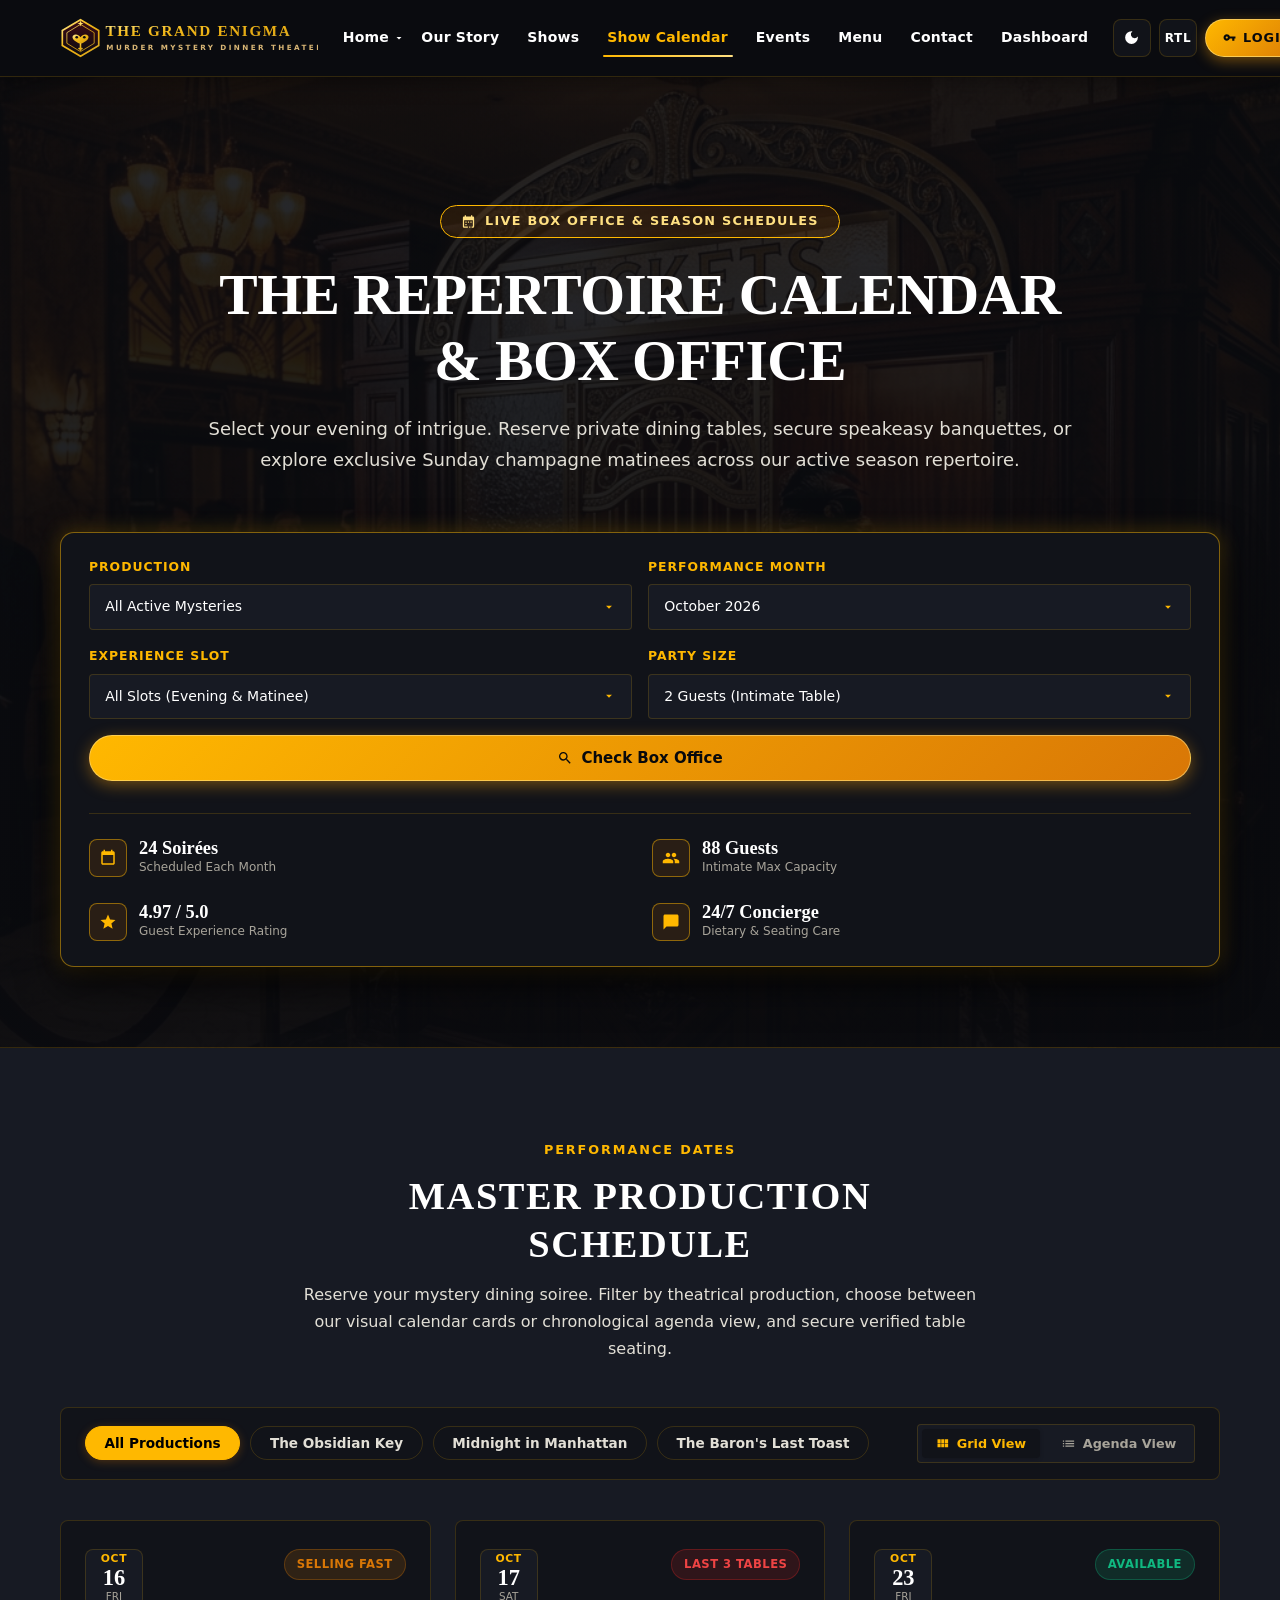
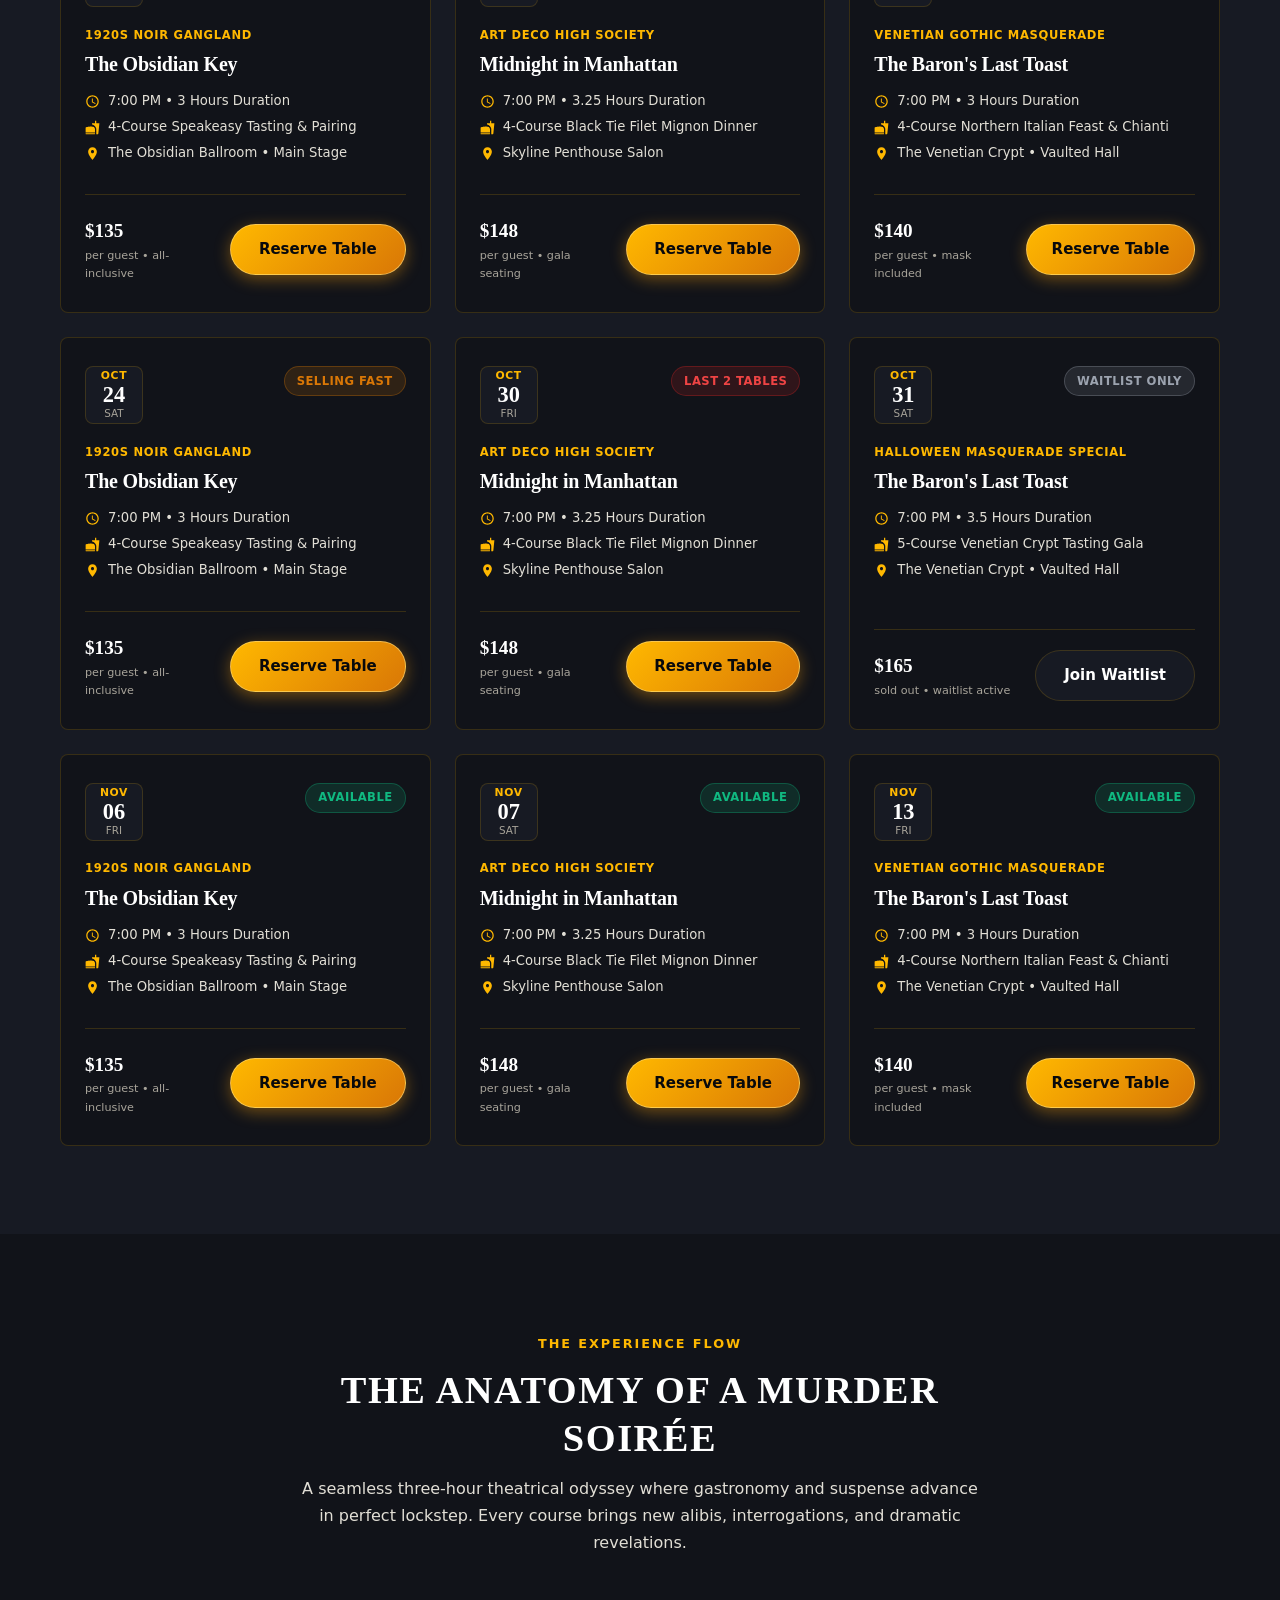
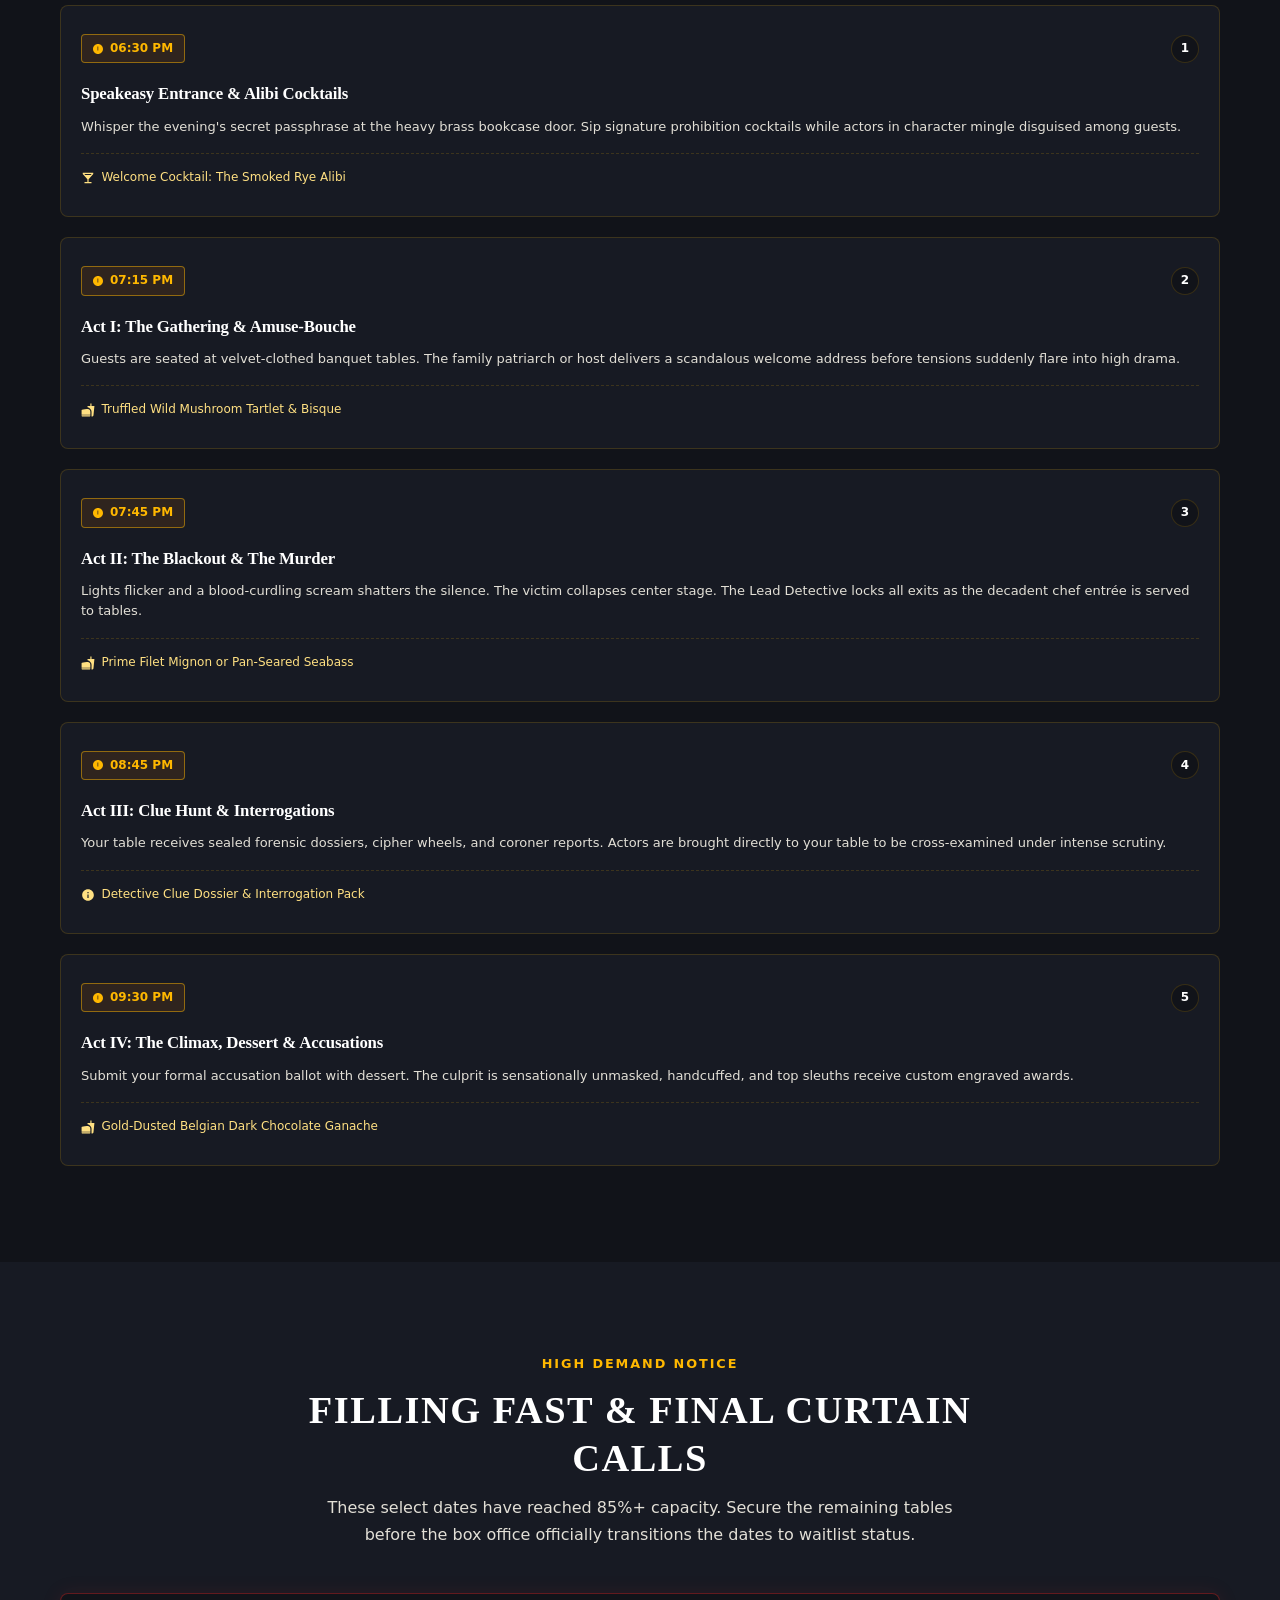
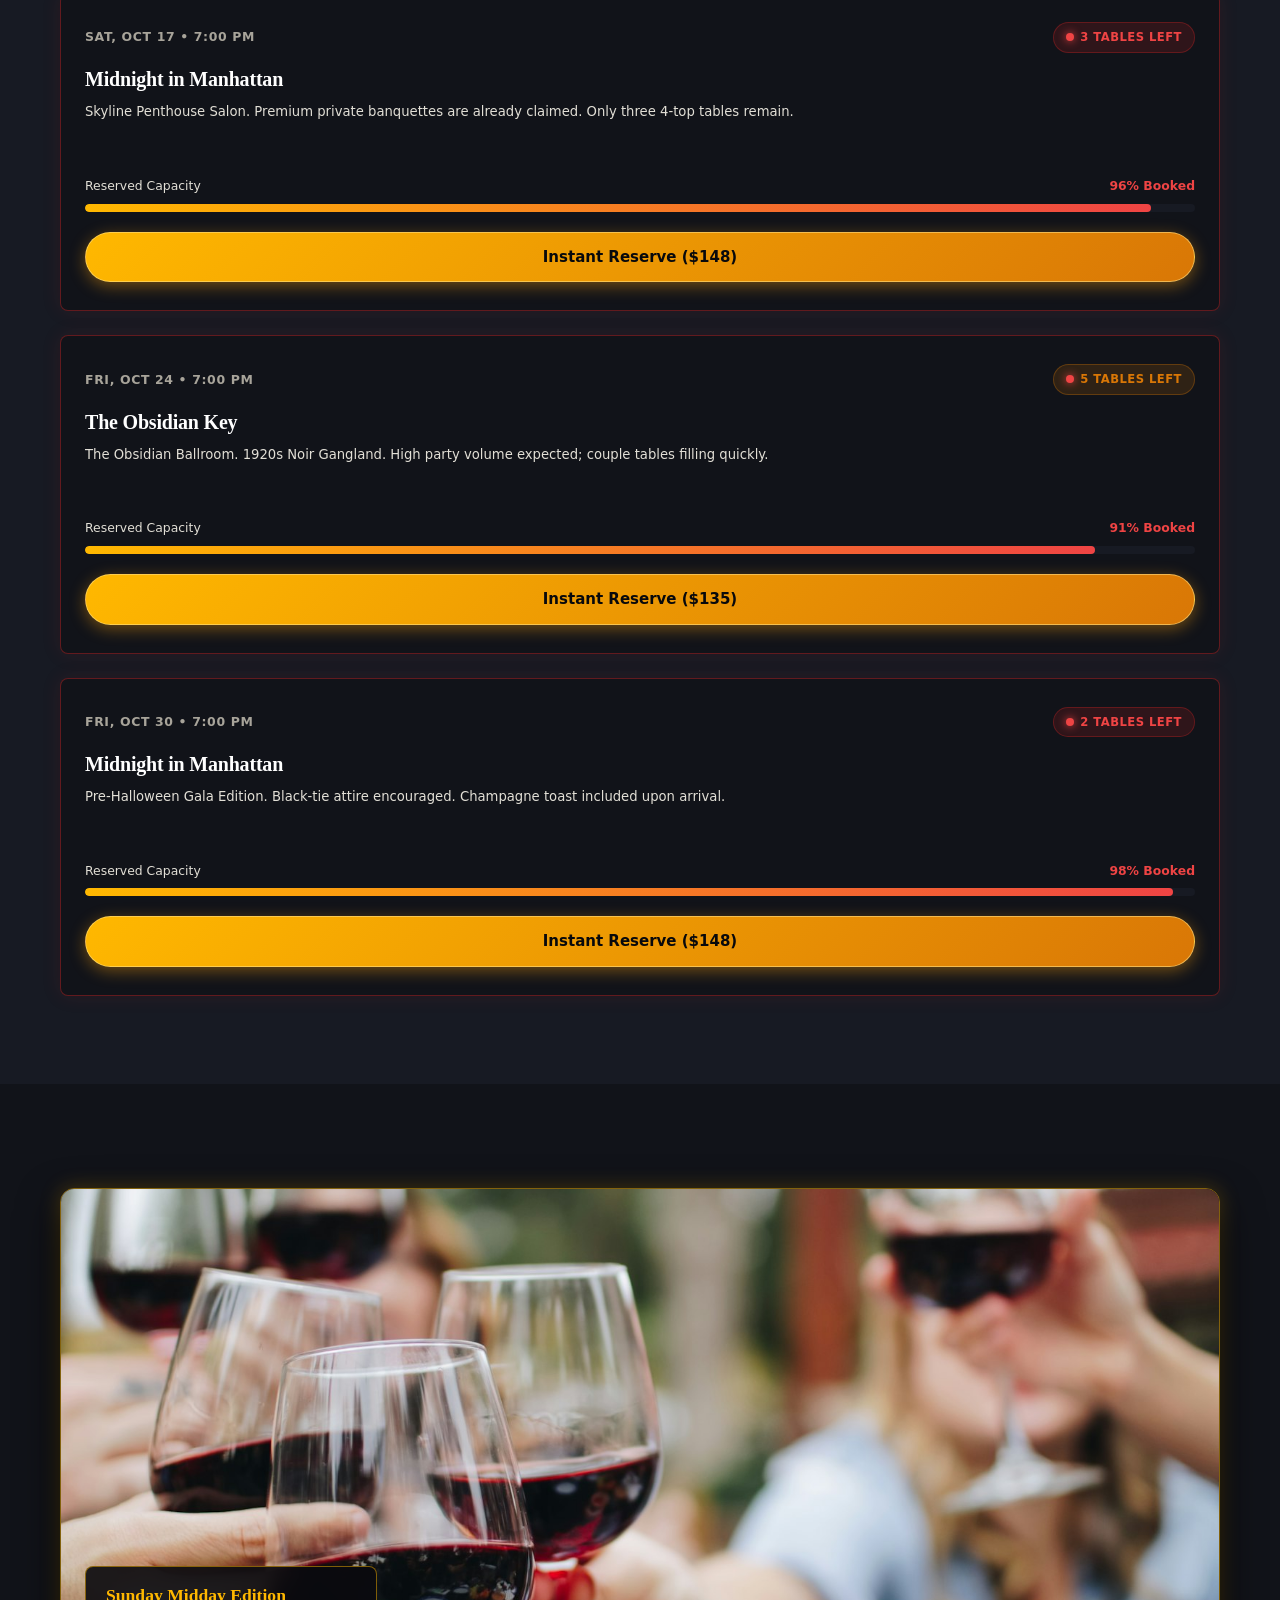
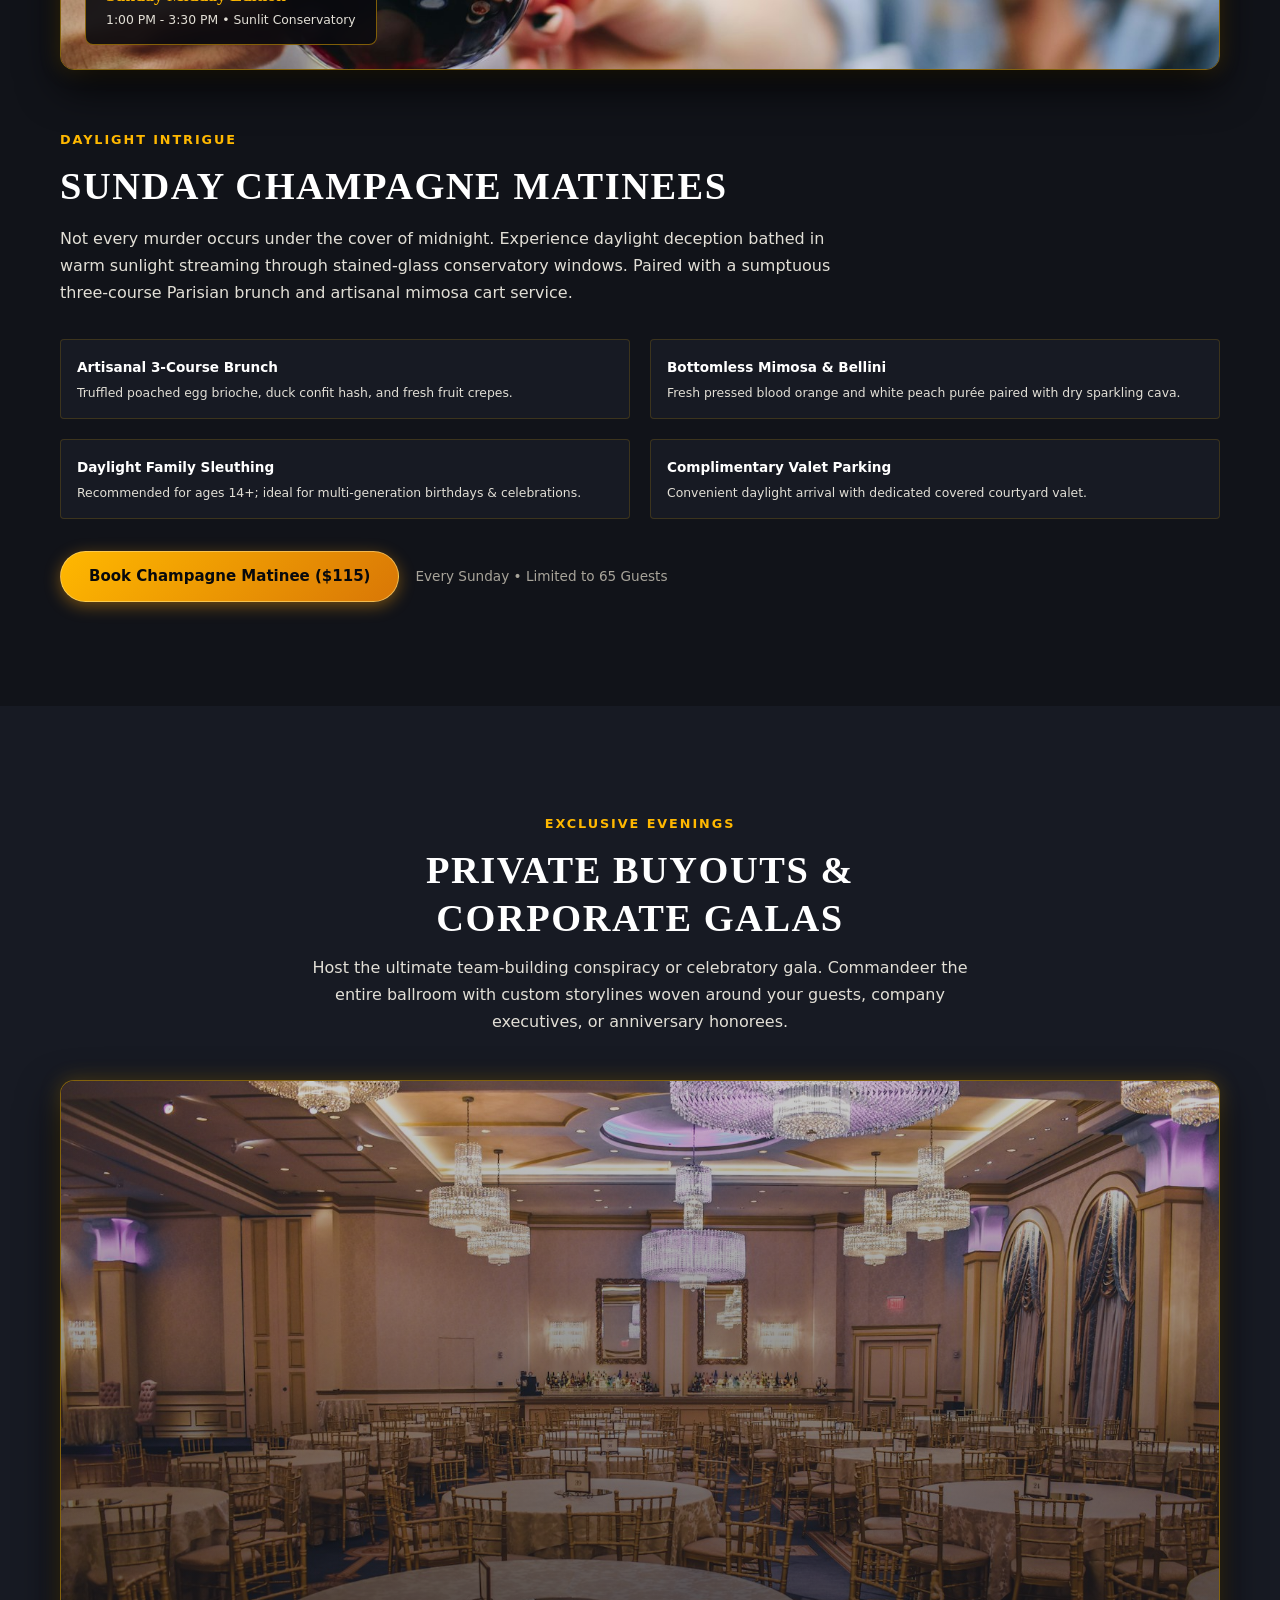
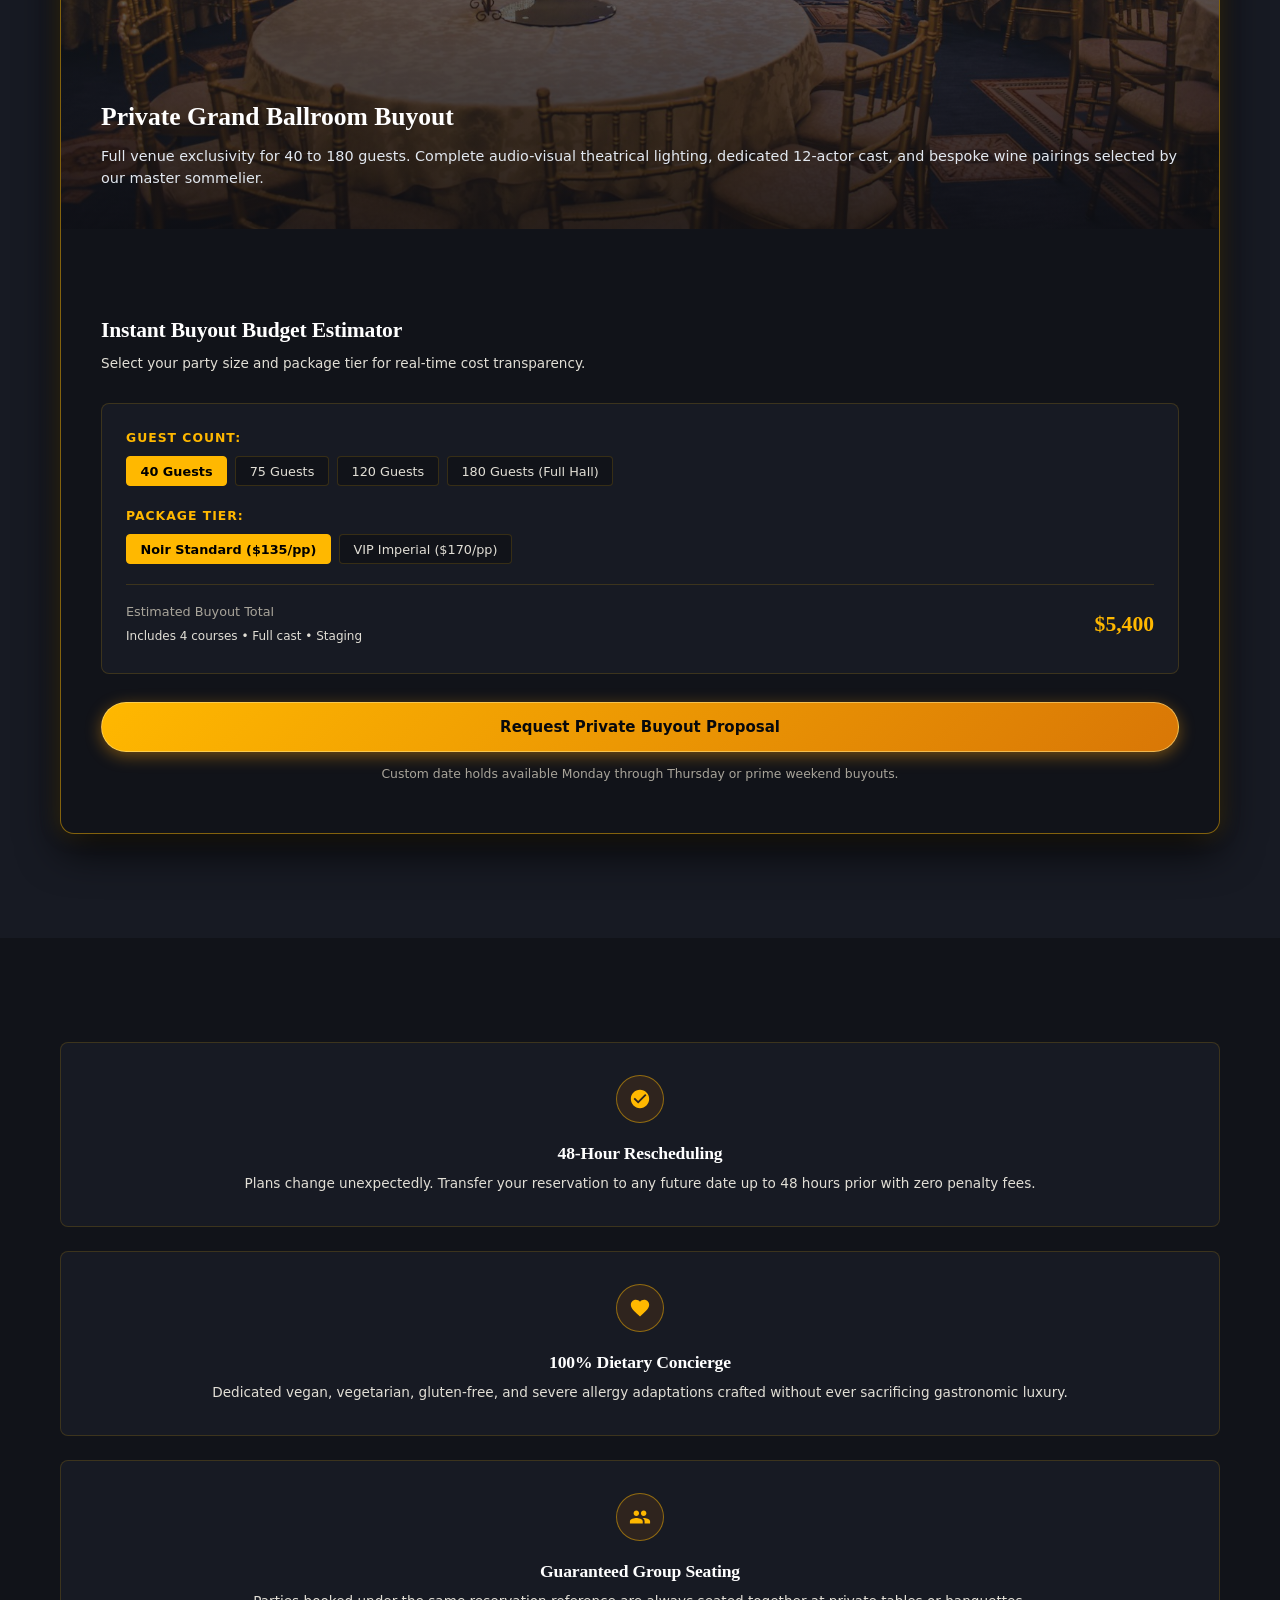
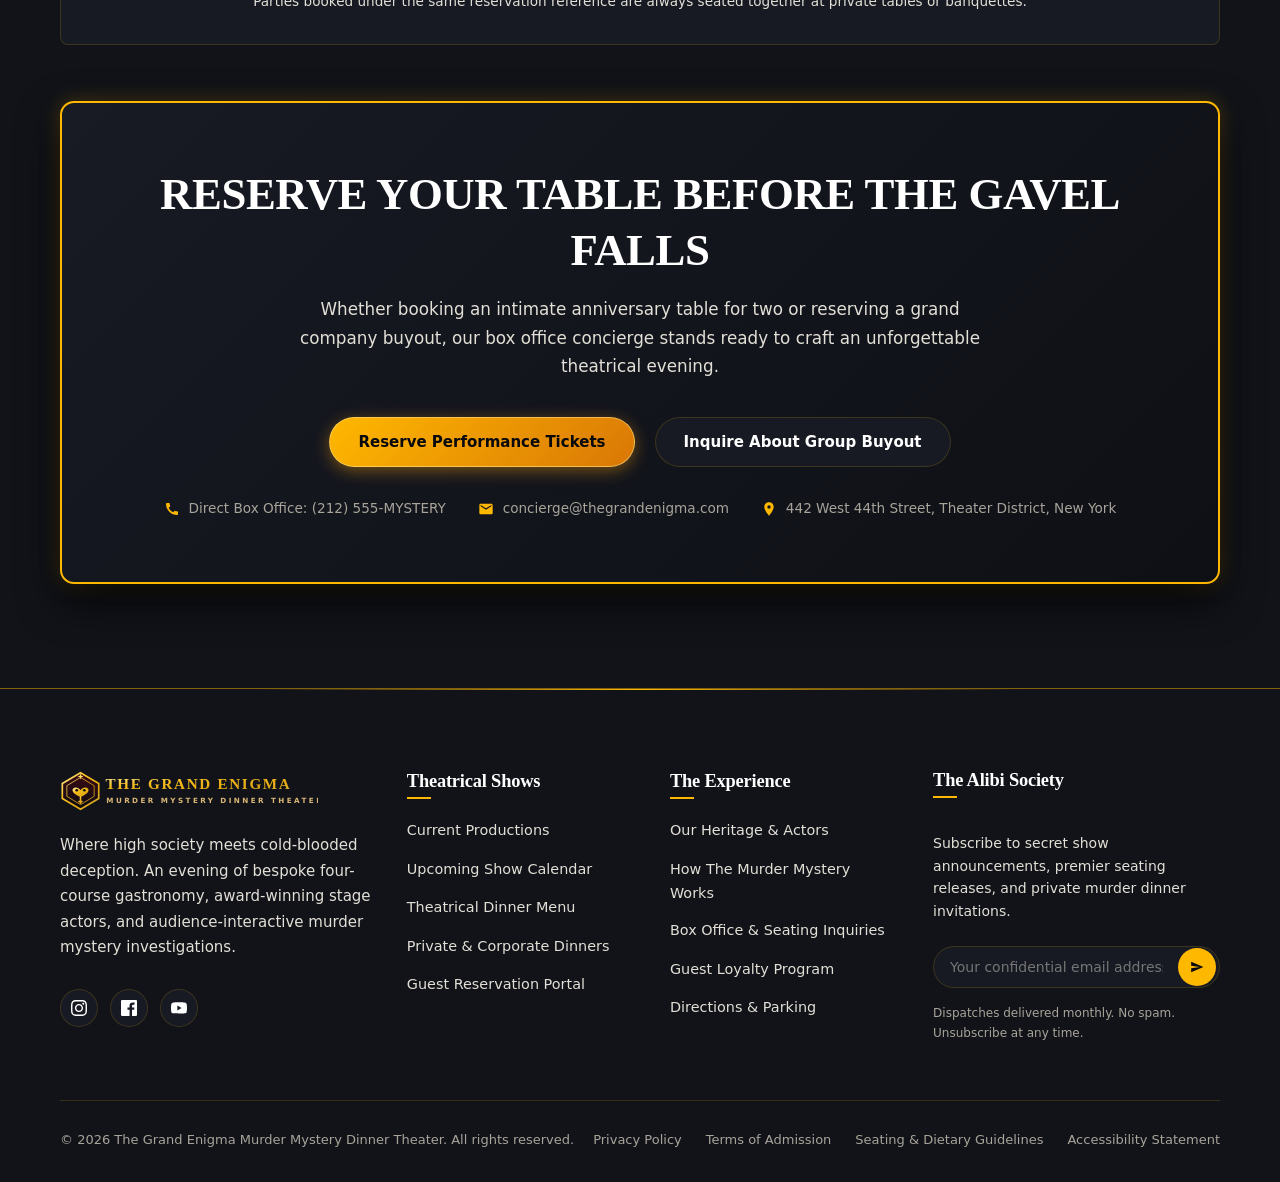
==== commit d656c334: "first commit" ====
--- a/calendar.html
+++ b/calendar.html
@@ -278,8 +278,8 @@
               <select id="finderShowSelect" class="cal-search-select">
                 <option value="all">All Active Mysteries</option>
                 <option value="obsidian">The Obsidian Key (Noir)</option>
-                <option value="manhattan">Midnight in Manhattan (Gala)</option>
-                <option value="baron">The Baron's Last Toast (Venetian)</option>
+                <option value="manhattan">Midnight in Manhattan</option>
+                <option value="baron">The Baron's Last Toast</option>
               </select>
             </div>
 
@@ -288,16 +288,16 @@
               <select id="finderMonthSelect" class="cal-search-select">
                 <option value="oct">October 2026</option>
                 <option value="nov">November 2026</option>
-                <option value="dec">December 2026 (Holiday Gala)</option>
+                <option value="dec">December 2026 (Holiday)</option>
               </select>
             </div>
 
             <div class="cal-search-field">
               <label for="finderTimeSelect" class="cal-search-label">Experience Slot</label>
               <select id="finderTimeSelect" class="cal-search-select">
-                <option value="any">Any Slot (Evening &amp; Matinee)</option>
-                <option value="evening">Dinner Soirée (7:00 PM - 10:15 PM)</option>
-                <option value="matinee">Champagne Matinee (1:00 PM - 3:30 PM)</option>
+                <option value="any">All Slots (Evening &amp; Matinee)</option>
+                <option value="evening">Dinner Soirée (7:00 PM)</option>
+                <option value="matinee">Champagne Matinee (1:00 PM)</option>
               </select>
             </div>
 
@@ -305,8 +305,8 @@
               <label for="finderPartySelect" class="cal-search-label">Party Size</label>
               <select id="finderPartySelect" class="cal-search-select">
                 <option value="2">2 Guests (Intimate Table)</option>
-                <option value="4">4 Guests (Private Banquette)</option>
-                <option value="6">6 to 8 Guests (VIP Stage Table)</option>
+                <option value="4">4 Guests (Banquette)</option>
+                <option value="6">6–8 Guests (VIP Stage)</option>
                 <option value="12">10+ Guests (Group Buyout)</option>
               </select>
             </div>
@@ -1066,11 +1066,11 @@
           <!-- Urgency Item 1 -->
           <div class="cal-urgency-card is-hot">
             <div class="cal-urgency-header">
-              <span class="cal-urgency-date">Saturday, Oct 17 &bull; 7:00 PM</span>
+              <span class="cal-urgency-date">Sat, Oct 17 &bull; 7:00 PM</span>
               <span class="cal-status-pill is-urgent"><span class="cal-pulse-dot"></span>3 Tables Left</span>
             </div>
             <h3 class="cal-urgency-title">Midnight in Manhattan</h3>
-            <p style="font-size: 0.825rem; color: var(--text-secondary); line-height: 1.5;">
+            <p class="cal-urgency-desc">
               Skyline Penthouse Salon. Premium private banquettes are already claimed. Only three 4-top tables remain.
             </p>
             <div class="cal-gauge-wrap">
@@ -1088,11 +1088,11 @@
           <!-- Urgency Item 2 -->
           <div class="cal-urgency-card is-hot">
             <div class="cal-urgency-header">
-              <span class="cal-urgency-date">Friday, Oct 24 &bull; 7:00 PM</span>
+              <span class="cal-urgency-date">Fri, Oct 24 &bull; 7:00 PM</span>
               <span class="cal-status-pill is-fast"><span class="cal-pulse-dot"></span>5 Tables Left</span>
             </div>
             <h3 class="cal-urgency-title">The Obsidian Key</h3>
-            <p style="font-size: 0.825rem; color: var(--text-secondary); line-height: 1.5;">
+            <p class="cal-urgency-desc">
               The Obsidian Ballroom. 1920s Noir Gangland. High party volume expected; couple tables filling quickly.
             </p>
             <div class="cal-gauge-wrap">
@@ -1110,11 +1110,11 @@
           <!-- Urgency Item 3 -->
           <div class="cal-urgency-card is-hot">
             <div class="cal-urgency-header">
-              <span class="cal-urgency-date">Friday, Oct 30 &bull; 7:00 PM</span>
+              <span class="cal-urgency-date">Fri, Oct 30 &bull; 7:00 PM</span>
               <span class="cal-status-pill is-urgent"><span class="cal-pulse-dot"></span>2 Tables Left</span>
             </div>
             <h3 class="cal-urgency-title">Midnight in Manhattan</h3>
-            <p style="font-size: 0.825rem; color: var(--text-secondary); line-height: 1.5;">
+            <p class="cal-urgency-desc">
               Pre-Halloween Gala Edition. Black-tie attire encouraged. Champagne toast included upon arrival.
             </p>
             <div class="cal-gauge-wrap">
--- a/assets/css/style.css
+++ b/assets/css/style.css
@@ -180,6 +180,69 @@
   font-family: inherit;
   color: inherit;
   outline: none;
+  box-sizing: border-box;
+}
+
+select {
+  appearance: none;
+  -webkit-appearance: none;
+  -moz-appearance: none;
+  background-image: url("data:image/svg+xml,%3Csvg xmlns='http://www.w3.org/2000/svg' width='16' height='16' viewBox='0 0 24 24' fill='none' stroke='%23FFB800' stroke-width='2.5' stroke-linecap='round' stroke-linejoin='round'%3E%3Cpolyline points='6 9 12 15 18 9'%3E%3C/polyline%3E%3C/svg%3E") !important;
+  background-repeat: no-repeat !important;
+  background-position: right 0.85rem center !important;
+  background-size: 14px 14px !important;
+  padding-right: 2.25rem !important;
+  cursor: pointer;
+}
+
+[data-theme="light"] select {
+  background-image: url("data:image/svg+xml,%3Csvg xmlns='http://www.w3.org/2000/svg' width='16' height='16' viewBox='0 0 24 24' fill='none' stroke='%23B45309' stroke-width='2.5' stroke-linecap='round' stroke-linejoin='round'%3E%3Cpolyline points='6 9 12 15 18 9'%3E%3C/polyline%3E%3C/svg%3E") !important;
+  background-repeat: no-repeat !important;
+  background-position: right 0.85rem center !important;
+  background-size: 14px 14px !important;
+}
+
+[dir="rtl"] select {
+  background-position: left 0.85rem center !important;
+  padding-right: 0.85rem !important;
+  padding-left: 2.25rem !important;
+}
+
+select option {
+  background: #14151B;
+  color: #F3F4F6;
+  padding: 0.65rem 0.85rem;
+}
+
+[data-theme="light"] select option {
+  background: #FFFFFF;
+  color: #111827;
+}
+
+/* Date input calendar icon styling (White in Dark Mode, Standard in Light Mode) */
+input[type="date"] {
+  color-scheme: dark;
+}
+
+input[type="date"]::-webkit-calendar-picker-indicator {
+  filter: invert(1) brightness(1.2);
+  cursor: pointer;
+  opacity: 0.92;
+  transition: opacity var(--transition-fast), transform var(--transition-fast);
+}
+
+input[type="date"]::-webkit-calendar-picker-indicator:hover {
+  opacity: 1;
+  transform: scale(1.08);
+}
+
+[data-theme="light"] input[type="date"] {
+  color-scheme: light;
+}
+
+[data-theme="light"] input[type="date"]::-webkit-calendar-picker-indicator {
+  filter: none;
+  opacity: 0.75;
 }
 
 :focus-visible {
@@ -369,7 +432,6 @@
   box-shadow: 0 4px 20px rgba(0, 0, 0, 0.4);
   transform: translateZ(0);
   -webkit-transform: translateZ(0);
-  contain: layout paint;
   transition: none !important;
   animation: none !important;
 }
@@ -578,6 +640,7 @@
   gap: 0.8rem;
   padding: 0.7rem 0.85rem;
   border-radius: var(--border-radius-sm);
+  border: 1px solid transparent;
   color: var(--text-primary);
   transition: all var(--transition-fast);
 }
@@ -587,6 +650,12 @@
   background-color: var(--bg-surface-alt);
   color: var(--accent-gold);
   transform: translateX(4px);
+}
+
+.dropdown-item.active {
+  background-color: rgba(212, 175, 55, 0.14);
+  border-color: rgba(212, 175, 55, 0.35);
+  color: var(--accent-gold);
 }
 
 .dropdown-item-icon {
@@ -601,6 +670,14 @@
   font-size: 0.85rem;
   flex-shrink: 0;
   margin-top: 2px;
+  transition: all var(--transition-fast);
+}
+
+.dropdown-item.active .dropdown-item-icon {
+  background: var(--color-gold-main);
+  color: #0A0B0F;
+  font-weight: 800;
+  box-shadow: 0 0 10px rgba(212, 175, 55, 0.4);
 }
 
 .dropdown-item-text {
@@ -612,10 +689,16 @@
   font-size: 0.875rem;
   font-weight: 600;
   color: var(--text-primary);
-}
-
-.dropdown-item:hover .dropdown-item-title {
+  transition: color var(--transition-fast);
+}
+
+.dropdown-item:hover .dropdown-item-title,
+.dropdown-item.active .dropdown-item-title {
   color: var(--accent-gold);
+}
+
+.dropdown-item.active .dropdown-item-title {
+  font-weight: 700;
 }
 
 .dropdown-item-sub {
@@ -624,6 +707,58 @@
   line-height: 1.3;
 }
 
+.dropdown-item.active .dropdown-item-sub {
+  color: var(--text-primary);
+}
+
+[data-theme="light"] .dropdown-menu {
+  background: #FFFFFF;
+  border-color: rgba(180, 83, 9, 0.35);
+  box-shadow: 0 16px 36px rgba(0, 0, 0, 0.12), 0 4px 16px rgba(180, 83, 9, 0.1);
+}
+
+[data-theme="light"] .dropdown-menu::before {
+  background: #FFFFFF;
+  border-left-color: rgba(180, 83, 9, 0.35);
+  border-top-color: rgba(180, 83, 9, 0.35);
+}
+
+[data-theme="light"] [dir="rtl"] .dropdown-menu::before {
+  border-right-color: rgba(180, 83, 9, 0.35);
+}
+
+[data-theme="light"] .dropdown-item-icon {
+  background: rgba(180, 83, 9, 0.1);
+  color: #B45309;
+  font-weight: 700;
+}
+
+[data-theme="light"] .dropdown-item:hover,
+[data-theme="light"] .dropdown-item:focus {
+  background-color: #F8F5EE;
+}
+
+[data-theme="light"] .dropdown-item.active {
+  background-color: rgba(180, 83, 9, 0.12);
+  border-color: rgba(180, 83, 9, 0.38);
+}
+
+[data-theme="light"] .dropdown-item.active .dropdown-item-title {
+  color: #B45309;
+  font-weight: 700;
+}
+
+[data-theme="light"] .dropdown-item.active .dropdown-item-icon {
+  background: #B45309;
+  color: #FFFFFF;
+  font-weight: 800;
+  box-shadow: 0 2px 8px rgba(180, 83, 9, 0.25);
+}
+
+[data-theme="light"] .dropdown-item.active .dropdown-item-sub {
+  color: #374151;
+}
+
 /* Navbar Action Controls */
 .navbar-actions {
   display: flex;
@@ -639,10 +774,17 @@
   justify-content: center;
   width: 38px;
   height: 38px;
+  padding: 0;
+  margin: 0;
   border-radius: var(--border-radius-md);
   border: 1px solid var(--border-subtle);
   background: var(--bg-surface);
   color: var(--text-primary);
+  line-height: 1;
+  vertical-align: middle;
+  cursor: pointer;
+  box-sizing: border-box;
+  flex-shrink: 0;
   transition: all var(--transition-fast);
 }
 
@@ -654,9 +796,12 @@
 }
 
 .toggle-btn svg {
+  display: block;
   width: 17px;
   height: 17px;
+  margin: 0 auto;
   fill: currentColor;
+  flex-shrink: 0;
 }
 
 .rtl-toggle-text {
@@ -1745,16 +1890,18 @@
   background: var(--bg-surface);
   border: 1px solid var(--border-accent);
   border-radius: var(--border-radius-lg);
-  padding: 1.5rem;
+  padding: 1.5rem 1.75rem;
   box-shadow: var(--shadow-lg), var(--shadow-gold);
   margin: 0 auto 3rem;
-  max-width: 980px;
+  max-width: 1080px;
+  width: 100%;
+  box-sizing: border-box;
 }
 
 .booking-form-grid {
   display: grid;
-  grid-template-columns: repeat(3, 1fr) auto;
-  gap: 1rem;
+  grid-template-columns: 1.35fr 1.35fr 1.1fr auto;
+  gap: 0.85rem;
   align-items: flex-end;
 }
 
@@ -1763,6 +1910,7 @@
   flex-direction: column;
   gap: 0.4rem;
   text-align: left;
+  min-width: 0;
 }
 
 [dir="rtl"] .booking-field-group {
@@ -1775,24 +1923,60 @@
   text-transform: uppercase;
   letter-spacing: 0.08em;
   color: var(--accent-gold);
+  white-space: nowrap;
 }
 
 .booking-select,
 .booking-input {
   width: 100%;
-  padding: 0.75rem 1rem;
-  background: var(--bg-surface-alt);
+  min-width: 0;
+  box-sizing: border-box;
+  padding: 0.72rem 0.75rem;
+  background-color: var(--bg-surface-alt);
   border: 1px solid var(--border-subtle);
   border-radius: var(--border-radius-md);
   color: var(--text-primary);
-  font-size: 0.875rem;
+  font-size: 0.84rem;
   font-weight: 500;
   cursor: pointer;
+  text-overflow: ellipsis;
   transition: all var(--transition-fast);
+}
+
+.booking-select {
+  appearance: none;
+  -webkit-appearance: none;
+  -moz-appearance: none;
+  background-image: url("data:image/svg+xml,%3Csvg xmlns='http://www.w3.org/2000/svg' width='16' height='16' viewBox='0 0 24 24' fill='%23D97706'%3E%3Cpath d='M7 10l5 5 5-5z'/%3E%3C/svg%3E");
+  background-repeat: no-repeat;
+  background-position: calc(100% - 0.75rem) center;
+  background-size: 16px 16px;
+  padding-right: 2.25rem;
+  white-space: nowrap;
+  overflow: hidden;
+}
+
+.booking-select option {
+  background-color: #181A24;
+  color: #FFFFFF;
+  padding: 0.65rem 0.85rem;
+  font-size: 0.875rem;
+}
+
+[data-theme="light"] .booking-select {
+  background-color: #F9F8F5;
+  color: #111215;
+  border-color: #D1D5DB;
+}
+
+[data-theme="light"] .booking-select option {
+  background-color: #FFFFFF;
+  color: #111215;
 }
 
 .booking-select:focus,
 .booking-input:focus {
+  outline: none;
   border-color: var(--border-accent);
   box-shadow: var(--shadow-gold);
 }
@@ -2016,21 +2200,21 @@
 
 .act-course-badge {
   margin-top: auto;
-  padding: 0.5rem 0.6rem;
+  padding: 0.45rem 0.65rem;
   border-radius: var(--border-radius-sm);
   background: rgba(255, 184, 0, 0.12);
   border: 1px solid rgba(255, 184, 0, 0.45);
   color: var(--color-gold-bright);
-  font-size: 0.75rem;
+  font-size: 0.78rem;
   font-weight: 800;
   display: flex;
   align-items: center;
   justify-content: center;
   text-align: center;
   width: 100%;
-  height: 64px;
-  min-height: 64px;
-  max-height: 64px;
+  height: 52px;
+  min-height: 52px;
+  max-height: 52px;
   box-sizing: border-box;
   line-height: 1.3;
   letter-spacing: 0.02em;
@@ -2207,44 +2391,69 @@
   align-items: center;
 }
 
-.menu-courses-accordion {
-  display: flex;
-  flex-direction: column;
-  gap: 1rem;
-}
-
-.menu-course-card {
+.dining-courses-grid {
+  display: grid;
+  grid-template-columns: repeat(2, 1fr);
+  gap: 1.15rem;
+}
+
+.dining-course-card {
   background: var(--bg-surface-alt);
   border: 1px solid var(--border-subtle);
   border-radius: var(--border-radius-md);
-  padding: 1.25rem 1.5rem;
-  transition: all var(--transition-fast);
-}
-
-.menu-course-card:hover {
+  padding: 1.25rem 1.35rem;
+  transition: transform var(--transition-fast), border-color var(--transition-fast), box-shadow var(--transition-fast);
+  display: flex;
+  flex-direction: column;
+  height: 100%;
+}
+
+.dining-course-card:hover {
   border-color: var(--border-accent);
-}
-
-.course-badge {
-  font-size: 0.75rem;
+  transform: translateY(-3px);
+  box-shadow: 0 8px 24px rgba(217, 119, 6, 0.15);
+}
+
+[data-theme="light"] .dining-course-card {
+  background: #FAF8F5;
+  border-color: #E6E0D6;
+}
+
+.dining-course-badge {
+  font-size: 0.725rem;
   text-transform: uppercase;
   color: var(--accent-gold);
-  font-weight: 700;
+  font-weight: 800;
   letter-spacing: 0.08em;
-  margin-bottom: 0.25rem;
-}
-
-.course-name {
+  margin-bottom: 0.4rem;
+}
+
+[data-theme="light"] .dining-course-badge {
+  color: #92400E;
+}
+
+.dining-course-name {
+  font-family: var(--font-display);
   font-size: 1.05rem;
   font-weight: 700;
   color: var(--text-primary);
-  margin-bottom: 0.25rem;
-}
-
-.course-desc {
-  font-size: 0.85rem;
+  margin-bottom: 0.35rem;
+  line-height: 1.3;
+}
+
+[data-theme="light"] .dining-course-name {
+  color: #1A1815;
+}
+
+.dining-course-desc {
+  font-size: 0.8125rem;
   color: var(--text-secondary);
   line-height: 1.5;
+  margin: 0;
+}
+
+[data-theme="light"] .dining-course-desc {
+  color: #57524A;
 }
 
 .dining-media-composition {
@@ -2303,7 +2512,7 @@
   background: var(--bg-surface);
   border: 1px solid var(--border-subtle);
   border-radius: var(--border-radius-lg);
-  padding: 2.25rem;
+  overflow: hidden;
   transition: all var(--transition-normal);
   display: flex;
   flex-direction: column;
@@ -2315,54 +2524,98 @@
   box-shadow: var(--shadow-md), var(--shadow-gold);
 }
 
-.bento-icon {
-  width: 46px;
-  height: 46px;
-  border-radius: var(--border-radius-md);
-  background: rgba(245, 189, 31, 0.12);
+.bento-card-img-wrap {
+  position: relative;
+  width: 100%;
+  height: 210px;
+  overflow: hidden;
+  background: var(--bg-surface-alt);
+}
+
+.bento-card-img-wrap img {
+  width: 100%;
+  height: 100%;
+  object-fit: cover;
+  transition: transform var(--transition-slow);
+}
+
+.bento-card:hover .bento-card-img-wrap img {
+  transform: scale(1.05);
+}
+
+.bento-badge {
+  position: absolute;
+  top: 0.85rem;
+  left: 0.85rem;
+  background: rgba(11, 12, 16, 0.85);
+  backdrop-filter: blur(8px);
+  -webkit-backdrop-filter: blur(8px);
+  border: 1px solid var(--border-accent);
   color: var(--accent-gold);
-  display: flex;
-  align-items: center;
-  justify-content: center;
-  margin-bottom: 1.25rem;
-}
-
-.bento-icon svg {
-  width: 22px;
-  height: 22px;
-  fill: currentColor;
+  font-size: 0.7rem;
+  font-weight: 700;
+  text-transform: uppercase;
+  letter-spacing: 0.06em;
+  padding: 0.25rem 0.65rem;
+  border-radius: var(--border-radius-full);
+}
+
+[data-theme="light"] .bento-badge {
+  background: rgba(255, 255, 255, 0.9);
+  color: #92400E;
+  border-color: #D97706;
+}
+
+[dir="rtl"] .bento-badge {
+  left: auto;
+  right: 0.85rem;
+}
+
+.bento-card-body {
+  padding: 1.5rem 1.75rem 1.75rem;
+  display: flex;
+  flex-direction: column;
+  flex: 1;
 }
 
 .bento-title {
-  font-size: 1.2rem;
-  font-weight: 700;
-  margin-bottom: 0.75rem;
+  font-size: 1.15rem;
+  font-weight: 700;
+  margin-bottom: 0.65rem;
   color: var(--text-primary);
+  line-height: 1.3;
 }
 
 .bento-desc {
-  font-size: 0.9rem;
+  font-size: 0.875rem;
   color: var(--text-secondary);
   line-height: 1.6;
-  margin-bottom: 1.5rem;
+  margin-bottom: 1.25rem;
   flex: 1;
 }
 
 .bento-link {
   color: var(--color-amber-bright);
-  font-size: 0.875rem;
+  font-size: 0.85rem;
   font-weight: 700;
   display: inline-flex;
   align-items: center;
   gap: 0.4rem;
   text-decoration: none !important;
   transition: all var(--transition-fast);
-}
-
-.bento-link:hover,
-.bento-link:focus-visible {
-  color: #FFF0B8;
+  margin-top: auto;
+}
+
+.bento-link svg {
+  transition: transform var(--transition-fast);
+}
+
+.bento-link:hover svg {
   transform: translateX(4px);
+}
+
+[dir="rtl"] .bento-link:hover svg {
+  transform: translateX(-4px);
 }
 
 [data-theme="light"] .bento-link {
@@ -2429,26 +2682,40 @@
 .testimonial-author-row {
   display: flex;
   align-items: center;
-  gap: 0.85rem;
+  gap: 0.9rem;
   border-top: 1px solid var(--border-subtle);
-  padding-top: 1rem;
+  padding-top: 1.15rem;
   margin-top: auto;
 }
 
+.author-avatar {
+  width: 48px;
+  height: 48px;
+  border-radius: 50%;
+  object-fit: cover;
+  border: 2px solid var(--accent-gold);
+  flex-shrink: 0;
+  box-shadow: 0 0 12px rgba(217, 119, 6, 0.25);
+}
+
 .author-info {
   display: flex;
   flex-direction: column;
+  gap: 0.2rem;
+  min-width: 0;
 }
 
 .author-name {
-  font-size: 0.9375rem;
+  font-size: 0.95rem;
   font-weight: 700;
   color: var(--text-primary);
+  line-height: 1.3;
 }
 
 .author-meta {
   font-size: 0.775rem;
   color: var(--text-secondary);
+  line-height: 1.3;
 }
 
 /* --------------------------------------------------------------------------
@@ -2652,15 +2919,11 @@
   color: #9A9588 !important;
 }
 
-.h2-floating-cocktail {
-  background: rgba(19, 21, 29, 0.95) !important;
-  border: 1px solid var(--border-accent);
-  border-radius: var(--border-radius-md);
-  padding: 1rem 1.25rem;
-  box-shadow: var(--shadow-lg);
-  display: flex;
-  align-items: center;
-  gap: 0.85rem;
+.h2-hero-actions {
+  display: flex;
+  gap: 1rem;
+  align-items: center;
+  flex-wrap: wrap;
 }
 
 .passcode-box-header {
@@ -2759,14 +3022,45 @@
   position: absolute;
   bottom: -1.5rem;
   left: -1.5rem;
-  background: var(--bg-surface);
+  background: rgba(19, 21, 29, 0.95) !important;
   border: 1px solid var(--border-accent);
   border-radius: var(--border-radius-md);
   padding: 1rem 1.25rem;
-  box-shadow: var(--shadow-lg);
+  box-shadow: var(--shadow-lg), var(--shadow-gold);
   display: flex;
   align-items: center;
   gap: 0.85rem;
+  backdrop-filter: blur(8px);
+  -webkit-backdrop-filter: blur(8px);
+  z-index: 3;
+}
+
+[data-theme="light"] .h2-floating-cocktail {
+  background: rgba(255, 255, 255, 0.98) !important;
+  border-color: #B45309;
+  box-shadow: 0 8px 24px rgba(217, 119, 6, 0.15);
+}
+
+.h2-cocktail-label {
+  font-weight: 700;
+  font-size: 0.85rem;
+  color: #FFFFFF !important;
+  line-height: 1.2;
+}
+
+[data-theme="light"] .h2-cocktail-label {
+  color: #111215 !important;
+}
+
+.h2-cocktail-name {
+  font-size: 0.775rem;
+  font-weight: 600;
+  color: #FFB800 !important;
+  line-height: 1.25;
+}
+
+[data-theme="light"] .h2-cocktail-name {
+  color: #B45309 !important;
 }
 
 [dir="rtl"] .h2-floating-cocktail {
@@ -3389,8 +3683,10 @@
   background: var(--bg-surface-alt);
   border: 1px solid var(--border-accent);
   border-radius: var(--border-radius-lg);
-  padding: 2.5rem;
+  padding: 2.25rem;
   box-shadow: var(--shadow-md), var(--shadow-gold);
+  display: flex;
+  flex-direction: column;
 }
 
 .whisper-critic-tag {
@@ -3404,11 +3700,50 @@
 
 .whisper-quote {
   font-family: var(--font-heading);
-  font-size: 1.35rem;
+  font-size: 1.25rem;
   font-style: italic;
   color: var(--text-primary);
   line-height: 1.6;
   margin-bottom: 1.5rem;
+  flex: 1;
+}
+
+.whisper-author-row {
+  display: flex;
+  align-items: center;
+  gap: 1rem;
+  border-top: 1px solid var(--border-subtle);
+  padding-top: 1.25rem;
+  margin-top: auto;
+}
+
+.whisper-author-img {
+  width: 52px;
+  min-width: 52px;
+  height: 52px;
+  border-radius: 50%;
+  object-fit: cover;
+  border: 2px solid var(--accent-gold);
+  box-shadow: 0 0 12px rgba(217, 119, 6, 0.25);
+  flex-shrink: 0;
+  display: block;
+}
+
+.whisper-author-name {
+  font-weight: 700;
+  font-size: 0.95rem;
+  color: var(--text-primary);
+  line-height: 1.3;
+}
+
+.whisper-author-title {
+  font-size: 0.8rem;
+  color: var(--accent-gold);
+  line-height: 1.3;
+}
+
+[data-theme="light"] .whisper-author-title {
+  color: #92400E;
 }
 
 .telegrams-stack {
@@ -3421,7 +3756,7 @@
   background: #F4EFE6;
   color: #121316;
   border-radius: var(--border-radius-md);
-  padding: 1.5rem;
+  padding: 1.35rem 1.5rem;
   box-shadow: 0 4px 16px rgba(0, 0, 0, 0.4);
   position: relative;
   font-family: 'Courier New', Courier, monospace;
@@ -3439,17 +3774,42 @@
 }
 
 .telegram-text {
-  font-size: 0.875rem;
+  font-size: 0.85rem;
   line-height: 1.5;
   color: #1A1A1A;
   margin-bottom: 0.75rem;
 }
 
+.telegram-footer {
+  display: flex;
+  align-items: center;
+  gap: 0.85rem;
+  margin-top: 0.5rem;
+  border-top: 1px dashed rgba(163, 133, 69, 0.35);
+  padding-top: 0.65rem;
+}
+
+.telegram-avatar {
+  width: 42px;
+  min-width: 42px;
+  height: 42px;
+  border-radius: 50%;
+  object-fit: cover;
+  border: 2px solid #8C6D23;
+  box-shadow: 0 2px 6px rgba(0, 0, 0, 0.2);
+  flex-shrink: 0;
+  display: block;
+}
+
 .telegram-sender {
-  font-size: 0.75rem;
-  font-weight: 700;
+  font-size: 0.8rem;
+  font-weight: 700;
+  color: #121316;
+  letter-spacing: 0.05em;
+}
   text-align: right;
-  color: #333333;
+  color: #222222;
+  letter-spacing: 0.04em;
 }
 
 /* --------------------------------------------------------------------------
@@ -3782,69 +4142,72 @@
 }
 
 /* --------------------------------------------------------------------------
-   Section 2: Flagship Mystery Productions Showcase
+   Section 2: Flagship Mystery Productions Showcase (Horizontal Multi-Card Grid)
    -------------------------------------------------------------------------- */
 .shows-productions-section {
-  padding: 6rem 0;
+  padding: 6.5rem 0;
   background-color: var(--bg-body);
 }
 
-.production-dossier-card {
+.shows-productions-grid {
   display: grid;
-  grid-template-columns: 1fr 1.1fr;
-  gap: 2.5rem;
+  grid-template-columns: repeat(3, 1fr);
+  gap: 2rem;
+  align-items: stretch;
+}
+
+.show-production-card {
   background: var(--bg-surface);
   border: 1px solid var(--border-subtle);
   border-radius: var(--border-radius-lg);
   overflow: hidden;
-  margin-bottom: 3.5rem;
+  display: flex;
+  flex-direction: column;
+  height: 100%;
+  box-sizing: border-box;
   transition: transform var(--transition-normal), border-color var(--transition-normal), box-shadow var(--transition-normal);
-}
-
-.production-dossier-card:hover {
-  transform: translateY(-4px);
+  position: relative;
+}
+
+.show-production-card:hover {
+  transform: translateY(-6px);
   border-color: var(--border-accent);
-  box-shadow: var(--shadow-lg), var(--shadow-gold);
-}
-
-.production-dossier-card.is-reversed {
-  grid-template-columns: 1.1fr 1fr;
-}
-
-.production-dossier-card.is-reversed .production-img-wrap {
-  order: 2;
-}
-
-.production-img-wrap {
+  box-shadow: 0 16px 36px rgba(0, 0, 0, 0.45), var(--shadow-gold);
+}
+
+.show-card-media {
   position: relative;
   overflow: hidden;
-  min-height: 380px;
-}
-
-.production-img {
+  aspect-ratio: 16 / 10;
+  width: 100%;
+  background: var(--bg-surface-alt);
+}
+
+.show-card-img {
   width: 100%;
   height: 100%;
   object-fit: cover;
   transition: transform var(--transition-slow);
-}
-
-.production-dossier-card:hover .production-img {
-  transform: scale(1.04);
+  display: block;
+}
+
+.show-production-card:hover .show-card-img {
+  transform: scale(1.06);
 }
 
 .production-case-tag {
   position: absolute;
-  top: 1.25rem;
-  left: 1.25rem;
-  background: rgba(11, 12, 16, 0.88);
+  top: 1rem;
+  left: 1rem;
+  background: rgba(11, 12, 16, 0.9);
   backdrop-filter: blur(8px);
   border: 1px solid var(--border-accent);
-  padding: 0.35rem 0.85rem;
+  padding: 0.3rem 0.75rem;
   border-radius: var(--border-radius-sm);
-  font-size: 0.75rem;
+  font-size: 0.72rem;
   font-weight: 700;
   color: var(--color-gold-bright);
-  letter-spacing: 0.1em;
+  letter-spacing: 0.08em;
   text-transform: uppercase;
 }
 
@@ -3856,34 +4219,56 @@
 
 [dir="rtl"] .production-case-tag {
   left: auto;
-  right: 1.25rem;
-}
-
-.production-body {
-  padding: 2.5rem;
+  right: 1rem;
+}
+
+.show-duration-badge {
+  position: absolute;
+  bottom: 0.85rem;
+  right: 0.85rem;
+  background: rgba(0, 0, 0, 0.78);
+  backdrop-filter: blur(6px);
+  border: 1px solid rgba(255, 255, 255, 0.18);
+  padding: 0.22rem 0.55rem;
+  border-radius: var(--border-radius-sm);
+  font-size: 0.7rem;
+  font-weight: 700;
+  color: #FFF;
+  letter-spacing: 0.04em;
+}
+
+[dir="rtl"] .show-duration-badge {
+  right: auto;
+  left: 0.85rem;
+}
+
+.show-card-body {
+  padding: 1.5rem 1.35rem 1.35rem;
   display: flex;
   flex-direction: column;
-  justify-content: center;
+  flex-grow: 1;
 }
 
 .production-meta-badges {
   display: flex;
   flex-wrap: wrap;
-  gap: 0.5rem;
-  margin-bottom: 1rem;
+  align-items: center;
+  gap: 0.3rem;
+  min-height: 28px;
+  margin-bottom: 0.75rem;
 }
 
 .meta-badge-pill {
   display: inline-flex;
   align-items: center;
-  gap: 0.35rem;
-  font-size: 0.75rem;
-  font-weight: 700;
-  padding: 0.25rem 0.65rem;
+  font-size: 0.69rem;
+  font-weight: 700;
+  padding: 0.18rem 0.45rem;
   border-radius: var(--border-radius-full);
   background: var(--bg-surface-alt);
   color: var(--text-secondary);
   border: 1px solid var(--border-subtle);
+  white-space: nowrap;
 }
 
 .meta-badge-pill.is-highlight {
@@ -3898,106 +4283,116 @@
   border-color: rgba(217, 119, 6, 0.4);
 }
 
-.production-title {
+.show-card-title {
   font-family: var(--font-display);
-  font-size: 1.75rem;
+  font-size: 1.25rem;
   font-weight: 800;
   color: var(--text-primary);
-  margin-bottom: 0.75rem;
-  line-height: 1.25;
-}
-
-.production-synopsis {
-  font-size: 0.925rem;
+  margin: 0 0 0.6rem 0;
+  line-height: 1.3;
+  min-height: 3.25rem;
+  display: flex;
+  align-items: flex-start;
+}
+
+.show-card-synopsis {
+  font-size: 0.86rem;
   color: var(--text-secondary);
-  line-height: 1.65;
-  margin-bottom: 1.25rem;
-}
-
-/* Character & Dining Mini-Boxes */
-.production-details-grid {
+  line-height: 1.55;
+  margin-bottom: 1.15rem;
+  min-height: 4.2rem;
+  display: -webkit-box;
+  -webkit-line-clamp: 3;
+  -webkit-box-orient: vertical;
+  overflow: hidden;
+}
+
+.show-card-highlight {
   display: grid;
   grid-template-columns: 1fr 1fr;
-  gap: 1rem;
-  margin-bottom: 1.75rem;
-  padding: 1rem;
+  gap: 0.65rem;
+  padding: 0.75rem 0.85rem;
   background: var(--bg-surface-alt);
+  border: 1px solid var(--border-subtle);
   border-radius: var(--border-radius-md);
-  border: 1px solid var(--border-subtle);
-}
-
-.prod-sub-title {
+  min-height: 64px;
+  align-items: center;
+  box-sizing: border-box;
+  margin-bottom: 1.15rem;
+}
+
+.show-hl-col {
+  display: flex;
+  flex-direction: column;
+  gap: 0.15rem;
+}
+
+.show-hl-k {
+  font-size: 0.68rem;
+  font-weight: 700;
+  text-transform: uppercase;
+  letter-spacing: 0.05em;
+  color: var(--color-gold-bright);
+}
+
+[data-theme="light"] .show-hl-k {
+  color: #B45309;
+}
+
+.show-hl-v {
+  font-size: 0.775rem;
+  font-weight: 600;
+  color: var(--text-primary);
+  line-height: 1.3;
+  white-space: nowrap;
+  overflow: hidden;
+  text-overflow: ellipsis;
+}
+
+.show-card-footer {
+  margin-top: auto;
+  display: flex;
+  flex-direction: column;
+  gap: 0.85rem;
+  padding-top: 0.95rem;
+  border-top: 1px solid var(--border-subtle);
+}
+
+.show-card-rating {
+  display: flex;
+  align-items: center;
+  justify-content: center;
+  gap: 0.4rem;
+  font-size: 0.8rem;
+  color: var(--color-gold-bright);
+  min-height: 22px;
+}
+
+[data-theme="light"] .show-card-rating {
+  color: #B45309;
+}
+
+.show-card-rating strong {
+  font-weight: 800;
+  color: var(--text-primary);
+}
+
+.show-card-rating span {
+  color: var(--text-muted);
   font-size: 0.75rem;
-  font-weight: 800;
-  text-transform: uppercase;
-  letter-spacing: 0.08em;
-  color: var(--accent-gold);
-  margin-bottom: 0.35rem;
-}
-
-[data-theme="light"] .prod-sub-title {
-  color: #B45309;
-}
-
-.prod-sub-desc {
-  font-size: 0.8125rem;
-  color: var(--text-secondary);
-  line-height: 1.45;
-}
-
-/* Enhanced Production Card Elements to fill space gracefully */
-.prod-clue-quote {
-  padding: 0.75rem 1rem;
-  background: rgba(255, 184, 0, 0.08);
-  border-left: 3px solid var(--accent-gold);
-  border-radius: 0 var(--border-radius-sm) var(--border-radius-sm) 0;
-  font-family: var(--font-heading);
-  font-style: italic;
-  font-size: 0.85rem;
-  color: var(--text-secondary);
-  margin-bottom: 1.25rem;
-}
-
-[data-theme="light"] .prod-clue-quote {
-  background: rgba(217, 119, 6, 0.08);
-  border-left-color: #B45309;
-  color: #2C2822;
-}
-
-[dir="rtl"] .prod-clue-quote {
-  border-left: none;
-  border-right: 3px solid var(--accent-gold);
-  border-radius: var(--border-radius-sm) 0 0 var(--border-radius-sm);
-}
-
-[dir="rtl"][data-theme="light"] .prod-clue-quote {
-  border-right-color: #B45309;
-}
-
-.prod-schedule-row {
-  display: flex;
-  flex-wrap: wrap;
-  align-items: center;
-  gap: 1rem;
-  font-size: 0.785rem;
-  color: var(--text-muted);
-  margin-bottom: 1.5rem;
-  padding-bottom: 1rem;
-  border-bottom: 1px solid var(--border-subtle);
-}
-
-.prod-schedule-item {
-  display: flex;
-  align-items: center;
-  gap: 0.35rem;
-}
-
-.production-card-actions {
-  display: flex;
-  flex-wrap: wrap;
-  align-items: center;
-  gap: 1rem;
-  margin-top: auto;
+}
+
+.show-card-actions {
+  display: grid;
+  grid-template-columns: 1.55fr 1fr;
+  gap: 0.6rem;
+}
+
+.show-card-actions .btn {
+  justify-content: center;
+  padding: 0.55rem 0.75rem;
+  font-size: 0.82rem;
+  white-space: nowrap;
 }
 
 /* --------------------------------------------------------------------------
@@ -4050,41 +4445,52 @@
 .genre-cards-grid {
   display: grid;
   grid-template-columns: repeat(3, 1fr);
-  gap: 1.5rem;
+  gap: 1.75rem;
+  align-items: stretch;
 }
 
 .genre-item-card {
   background: var(--bg-surface);
   border: 1px solid var(--border-subtle);
-  border-radius: var(--border-radius-md);
-  padding: 2rem 1.75rem;
-  transition: all var(--transition-normal);
+  border-radius: var(--border-radius-lg);
+  overflow: hidden;
+  transition: transform var(--transition-normal), border-color var(--transition-normal), box-shadow var(--transition-normal);
   display: flex;
   flex-direction: column;
+  height: 100%;
 }
 
 .genre-item-card:hover {
   border-color: var(--border-accent);
-  box-shadow: var(--shadow-md), var(--shadow-gold);
-  transform: translateY(-3px);
-}
-
-.genre-card-icon {
-  width: 44px;
-  height: 44px;
-  border-radius: var(--border-radius-md);
-  background: rgba(255, 184, 0, 0.12);
-  color: var(--accent-gold);
-  display: flex;
-  align-items: center;
-  justify-content: center;
-  font-size: 1.25rem;
-  margin-bottom: 1.25rem;
-}
-
-[data-theme="light"] .genre-card-icon {
-  background: rgba(217, 119, 6, 0.12);
-  color: #B45309;
+  box-shadow: 0 14px 32px rgba(0, 0, 0, 0.45), var(--shadow-gold);
+  transform: translateY(-5px);
+}
+
+.genre-card-media-wrap {
+  width: 100%;
+  aspect-ratio: 16 / 10;
+  overflow: hidden;
+  position: relative;
+  background: var(--bg-surface-alt);
+}
+
+.genre-card-img {
+  width: 100%;
+  height: 100%;
+  object-fit: cover;
+  display: block;
+  transition: transform var(--transition-slow);
+}
+
+.genre-item-card:hover .genre-card-img {
+  transform: scale(1.06);
+}
+
+.genre-card-body {
+  padding: 1.5rem 1.4rem;
+  display: flex;
+  flex-direction: column;
+  flex-grow: 1;
 }
 
 .genre-card-title {
@@ -4093,26 +4499,30 @@
   font-weight: 700;
   color: var(--text-primary);
   margin-bottom: 0.5rem;
+  line-height: 1.3;
 }
 
 .genre-card-desc {
-  font-size: 0.875rem;
+  font-size: 0.88rem;
   color: var(--text-secondary);
   line-height: 1.6;
   margin-bottom: 1.25rem;
+  min-height: 4.8rem;
 }
 
 .genre-card-tag-pill {
-  font-size: 0.725rem;
+  font-size: 0.75rem;
   font-weight: 700;
   text-transform: uppercase;
   letter-spacing: 0.08em;
   color: var(--color-gold-bright);
   margin-top: auto;
+  display: inline-flex;
+  align-items: center;
 }
 
 [data-theme="light"] .genre-card-tag-pill {
-  color: #92400E;
+  color: #B45309;
 }
 
 /* --------------------------------------------------------------------------
@@ -4204,150 +4614,151 @@
 }
 
 /* --------------------------------------------------------------------------
-   Section 5: Seasonal & Limited Engagement World Premieres
+   Section 5: Seasonal & Limited Engagement World Premieres (Horizontal 3-Card Grid)
    -------------------------------------------------------------------------- */
 .shows-premieres-section {
-  padding: 6rem 0;
+  padding: 6.5rem 0;
   background-color: var(--bg-surface-alt);
 }
 
-.premieres-bento-grid {
+.shows-premieres-grid {
   display: grid;
-  grid-template-columns: 1.2fr 0.9fr;
-  grid-template-rows: auto auto;
-  gap: 1.5rem;
-}
-
-.premiere-bento-card {
+  grid-template-columns: repeat(3, 1fr);
+  gap: 2rem;
+  align-items: stretch;
+}
+
+.premiere-show-card {
   background: var(--bg-surface);
   border: 1px solid var(--border-subtle);
   border-radius: var(--border-radius-lg);
-  padding: 2.25rem;
+  overflow: hidden;
+  transition: transform var(--transition-normal), border-color var(--transition-normal), box-shadow var(--transition-normal);
+  display: flex;
+  flex-direction: column;
+  height: 100%;
+  box-sizing: border-box;
+}
+
+.premiere-show-card:hover {
+  border-color: var(--border-accent);
+  box-shadow: 0 14px 34px rgba(0, 0, 0, 0.45), var(--shadow-gold);
+  transform: translateY(-6px);
+}
+
+.premiere-card-media {
+  width: 100%;
+  aspect-ratio: 16 / 10;
+  overflow: hidden;
   position: relative;
-  transition: all var(--transition-normal);
-  display: flex;
-  flex-direction: column;
-  justify-content: space-between;
-}
-
-.premiere-bento-card:hover {
-  border-color: var(--border-accent);
-  box-shadow: var(--shadow-md), var(--shadow-gold);
-  transform: translateY(-3px);
-}
-
-.premiere-bento-card.is-featured-large {
-  grid-row: span 2;
-  justify-content: space-between;
-  background: linear-gradient(145deg, var(--bg-surface) 0%, rgba(255, 184, 0, 0.05) 100%);
-  border-color: var(--border-accent);
-}
-
-[data-theme="light"] .premiere-bento-card.is-featured-large {
-  background: linear-gradient(145deg, #FFFFFF 0%, rgba(217, 119, 6, 0.06) 100%);
-}
-
-.premiere-season-badge {
-  display: inline-block;
-  align-self: flex-start;
-  font-size: 0.75rem;
-  font-weight: 800;
-  letter-spacing: 0.1em;
-  text-transform: uppercase;
-  color: var(--color-gold-bright);
-  background: rgba(255, 184, 0, 0.12);
-  padding: 0.3rem 0.8rem;
-  border-radius: var(--border-radius-full);
-  margin-bottom: 1rem;
-}
-
-[data-theme="light"] .premiere-season-badge {
-  color: #92400E;
-  background: rgba(217, 119, 6, 0.12);
-}
-
-.premiere-card-title {
-  font-family: var(--font-display);
-  font-size: 1.5rem;
-  font-weight: 800;
-  color: var(--text-primary);
-  margin-bottom: 0.75rem;
-}
-
-.premiere-card-desc {
-  font-size: 0.9rem;
-  color: var(--text-secondary);
-  line-height: 1.6;
-  margin-bottom: 1.25rem;
-}
-
-.premiere-dates-tag {
-  font-size: 0.8125rem;
-  color: var(--text-muted);
-  display: flex;
-  align-items: center;
-  gap: 0.45rem;
-}
-
-/* Enhanced Bento Card Elements for Section 5 */
-.premiere-bento-media {
-  margin: 1.25rem 0;
-  border-radius: var(--border-radius-md);
-  overflow: hidden;
-  height: 220px;
-  border: 1px solid var(--border-subtle);
-}
-
-.premiere-bento-img {
+  background: var(--bg-body);
+}
+
+.premiere-card-img {
   width: 100%;
   height: 100%;
   object-fit: cover;
+  display: block;
   transition: transform var(--transition-slow);
 }
 
-.premiere-bento-card:hover .premiere-bento-img {
-  transform: scale(1.04);
-}
-
-.premiere-feature-list {
-  list-style: none;
-  padding: 0;
-  margin: 0 0 1.25rem 0;
-  display: grid;
-  grid-template-columns: 1fr 1fr;
-  gap: 0.65rem;
-}
-
-.premiere-feature-item {
-  display: flex;
-  align-items: center;
-  gap: 0.45rem;
-  font-size: 0.8125rem;
+.premiere-show-card:hover .premiere-card-img {
+  transform: scale(1.06);
+}
+
+.premiere-season-pill {
+  position: absolute;
+  top: 1rem;
+  left: 1rem;
+  background: rgba(11, 12, 16, 0.9);
+  backdrop-filter: blur(8px);
+  border: 1px solid var(--border-accent);
+  padding: 0.3rem 0.75rem;
+  border-radius: var(--border-radius-sm);
+  font-size: 0.72rem;
+  font-weight: 700;
+  color: var(--color-gold-bright);
+  letter-spacing: 0.08em;
+  text-transform: uppercase;
+}
+
+[data-theme="light"] .premiere-season-pill {
+  background: rgba(255, 255, 255, 0.95);
+  color: #92400E;
+  border-color: #B45309;
+}
+
+[dir="rtl"] .premiere-season-pill {
+  left: auto;
+  right: 1rem;
+}
+
+.premiere-card-body {
+  padding: 1.5rem 1.4rem;
+  display: flex;
+  flex-direction: column;
+  flex-grow: 1;
+}
+
+.premiere-card-title {
+  font-family: var(--font-display);
+  font-size: 1.25rem;
+  font-weight: 800;
+  color: var(--text-primary);
+  margin: 0 0 0.6rem 0;
+  line-height: 1.3;
+  min-height: 3.25rem;
+  display: flex;
+  align-items: flex-start;
+}
+
+.premiere-card-desc {
+  font-size: 0.86rem;
   color: var(--text-secondary);
-}
-
-.premiere-feature-item svg {
-  width: 14px;
-  height: 14px;
-  fill: var(--accent-gold);
-  flex-shrink: 0;
-}
-
-[data-theme="light"] .premiere-feature-item svg {
-  fill: #B45309;
-}
-
-.premiere-urgency-badge {
-  display: inline-flex;
+  line-height: 1.55;
+  margin-bottom: 1.15rem;
+  min-height: 4.2rem;
+  display: -webkit-box;
+  -webkit-line-clamp: 3;
+  -webkit-box-orient: vertical;
+  overflow: hidden;
+}
+
+.premiere-meta-row {
+  display: flex;
+  align-items: center;
+  justify-content: space-between;
+  flex-wrap: wrap;
+  gap: 0.5rem;
+  padding: 0.75rem 0.85rem;
+  background: var(--bg-surface-alt);
+  border: 1px solid var(--border-subtle);
+  border-radius: var(--border-radius-md);
+  margin-bottom: 1.15rem;
+}
+
+.premiere-dates-tag {
+  font-size: 0.78rem;
+  color: var(--text-muted);
+  display: flex;
   align-items: center;
   gap: 0.4rem;
-  font-size: 0.785rem;
-  font-weight: 700;
-  color: #D97706;
-  background: rgba(217, 119, 6, 0.1);
-  padding: 0.35rem 0.75rem;
-  border-radius: var(--border-radius-sm);
-  margin-bottom: 1rem;
+}
+
+.premiere-seats-pill {
+  font-size: 0.72rem;
+  font-weight: 700;
+  color: var(--color-gold-bright);
+}
+
+[data-theme="light"] .premiere-seats-pill {
+  color: #B45309;
+}
+
+.premiere-card-footer {
+  margin-top: auto;
+  padding-top: 0.95rem;
+  border-top: 1px solid var(--border-subtle);
 }
 
 /* --------------------------------------------------------------------------
@@ -4404,6 +4815,7 @@
   display: grid;
   grid-template-columns: repeat(3, 1fr);
   gap: 1.5rem;
+  align-items: stretch;
 }
 
 .seating-tier-card {
@@ -4413,6 +4825,8 @@
   padding: 2.25rem 1.75rem;
   display: flex;
   flex-direction: column;
+  height: 100%;
+  box-sizing: border-box;
   transition: all var(--transition-normal);
   position: relative;
 }
@@ -4460,6 +4874,9 @@
   font-weight: 800;
   color: var(--text-primary);
   margin-bottom: 0.5rem;
+  min-height: 2rem;
+  display: flex;
+  align-items: flex-start;
 }
 
 .seating-tier-price {
@@ -4470,6 +4887,7 @@
   display: flex;
   align-items: baseline;
   gap: 0.35rem;
+  min-height: 2.5rem;
 }
 
 [data-theme="light"] .seating-tier-price {
@@ -4489,6 +4907,7 @@
   display: flex;
   flex-direction: column;
   gap: 0.75rem;
+  flex-grow: 1;
 }
 
 .seating-feature-item {
@@ -4498,6 +4917,7 @@
   font-size: 0.875rem;
   color: var(--text-secondary);
   line-height: 1.45;
+  min-height: 2.6rem;
 }
 
 .seating-feature-item svg {
@@ -4603,6 +5023,33 @@
 }
 
 @media (max-width: 640px) {
+  .shows-productions-grid {
+    grid-template-columns: 1fr;
+    max-width: 440px;
+    margin-left: auto;
+    margin-right: auto;
+  }
+  .show-card-highlight {
+    grid-template-columns: 1fr;
+    gap: 0.6rem;
+    min-height: auto;
+    padding: 0.85rem 1rem;
+  }
+  .show-hl-v {
+    white-space: normal;
+    line-height: 1.35;
+  }
+  .show-card-actions {
+    grid-template-columns: 1fr;
+    gap: 0.6rem;
+    width: 100%;
+  }
+  .show-card-actions .btn {
+    width: 100%;
+    justify-content: center;
+    text-align: center;
+    padding: 0.75rem 1.25rem;
+  }
   .season-stats-ribbon {
     grid-template-columns: 1fr 1fr;
   }
@@ -4650,23 +5097,44 @@
 .cal-hero-badge {
   display: inline-flex;
   align-items: center;
-  gap: 0.5rem;
-  padding: 0.4rem 1.1rem;
+  justify-content: center;
+  text-align: center;
+  gap: 0.55rem;
+  padding: 0.45rem 1.25rem;
   border-radius: var(--border-radius-full);
   background: rgba(217, 119, 6, 0.12);
   border: 1px solid var(--accent-gold);
   color: var(--color-gold-bright);
   font-size: 0.8rem;
   font-weight: 700;
-  letter-spacing: 0.12em;
+  letter-spacing: 0.1em;
   text-transform: uppercase;
   margin-bottom: 1.5rem;
+  max-width: 100%;
+}
+
+.cal-hero-badge svg {
+  width: 15px;
+  height: 15px;
+  flex-shrink: 0;
+}
+
+.cal-hero-badge span {
+  line-height: 1.3;
 }
 
 [data-theme="light"] .cal-hero-badge {
   color: #92400E;
   background: rgba(217, 119, 6, 0.14);
   border-color: #B45309;
+}
+
+@media (max-width: 600px) {
+  .cal-hero-badge {
+    font-size: 0.72rem;
+    padding: 0.4rem 0.95rem;
+    letter-spacing: 0.06em;
+  }
 }
 
 .cal-hero-title {
@@ -4689,9 +5157,11 @@
   background: var(--bg-surface);
   border: 1px solid var(--border-accent);
   border-radius: var(--border-radius-lg);
-  padding: 2rem;
+  padding: 1.75rem 2rem;
   box-shadow: var(--shadow-lg), var(--shadow-gold);
-  max-width: 1100px;
+  max-width: 1160px;
+  width: 100%;
+  box-sizing: border-box;
   margin: 0 auto;
 }
 
@@ -4703,8 +5173,8 @@
 
 .cal-search-grid {
   display: grid;
-  grid-template-columns: repeat(4, 1fr) auto;
-  gap: 1.25rem;
+  grid-template-columns: 1.2fr 1fr 1.15fr 1fr auto;
+  gap: 1rem;
   align-items: flex-end;
 }
 
@@ -4712,6 +5182,7 @@
   display: flex;
   flex-direction: column;
   gap: 0.45rem;
+  min-width: 0;
 }
 
 .cal-search-label {
@@ -4720,6 +5191,7 @@
   text-transform: uppercase;
   letter-spacing: 0.08em;
   color: var(--accent-gold);
+  white-space: nowrap;
 }
 
 [data-theme="light"] .cal-search-label {
@@ -4729,21 +5201,51 @@
 .cal-search-select,
 .cal-search-input {
   width: 100%;
-  padding: 0.75rem 1rem;
-  background: var(--bg-surface-alt);
+  max-width: 100%;
+  min-width: 0;
+  box-sizing: border-box;
+  padding: 0.75rem 0.85rem;
+  background-color: var(--bg-surface-alt);
   border: 1px solid var(--border-subtle);
   border-radius: var(--border-radius-sm);
   color: var(--text-primary);
-  font-size: 0.9rem;
+  font-size: 0.875rem;
   font-family: inherit;
   transition: var(--transition-fast);
 }
 
+.cal-search-select {
+  appearance: none;
+  -webkit-appearance: none;
+  -moz-appearance: none;
+  background-image: url("data:image/svg+xml,%3Csvg xmlns='http://www.w3.org/2000/svg' width='16' height='16' viewBox='0 0 24 24' fill='%23D97706'%3E%3Cpath d='M7 10l5 5 5-5z'/%3E%3C/svg%3E");
+  background-repeat: no-repeat;
+  background-position: calc(100% - 0.85rem) center;
+  background-size: 16px 16px;
+  padding-right: 2.25rem;
+  cursor: pointer;
+  text-overflow: ellipsis;
+  white-space: nowrap;
+  overflow: hidden;
+}
+
+.cal-search-select option {
+  background-color: #181A24;
+  color: #FFFFFF;
+  padding: 0.65rem 0.85rem;
+  font-size: 0.875rem;
+}
+
 [data-theme="light"] .cal-search-select,
 [data-theme="light"] .cal-search-input {
-  background: #F9F8F5;
+  background-color: #F9F8F5;
   color: #111215;
   border-color: #D1D5DB;
+}
+
+[data-theme="light"] .cal-search-select option {
+  background-color: #FFFFFF;
+  color: #111215;
 }
 
 .cal-search-select:focus,
@@ -4919,7 +5421,7 @@
 /* Calendar Card Grid */
 .cal-cards-grid {
   display: grid;
-  grid-template-columns: repeat(auto-fill, minmax(290px, 1fr));
+  grid-template-columns: repeat(3, 1fr);
   gap: 1.5rem;
 }
 
@@ -4927,12 +5429,14 @@
   background: var(--bg-surface);
   border: 1px solid var(--border-subtle);
   border-radius: var(--border-radius-md);
-  padding: 1.75rem;
+  padding: 1.75rem 1.5rem;
   display: flex;
   flex-direction: column;
   transition: transform var(--transition-medium), border-color var(--transition-medium), box-shadow var(--transition-medium);
   position: relative;
   overflow: hidden;
+  height: 100%;
+  box-sizing: border-box;
 }
 
 .cal-card:hover {
@@ -4945,7 +5449,7 @@
   display: flex;
   justify-content: space-between;
   align-items: flex-start;
-  margin-bottom: 1.25rem;
+  margin-bottom: 1.15rem;
 }
 
 .cal-date-badge {
@@ -4996,6 +5500,7 @@
   font-weight: 700;
   text-transform: uppercase;
   letter-spacing: 0.04em;
+  white-space: nowrap;
 }
 
 .cal-status-pill.is-fast {
@@ -5041,12 +5546,18 @@
 }
 
 .cal-card-showtag {
-  font-size: 0.75rem;
+  font-size: 0.72rem;
   font-weight: 700;
   text-transform: uppercase;
   letter-spacing: 0.06em;
   color: var(--accent-gold);
-  margin-bottom: 0.4rem;
+  margin-bottom: 0.35rem;
+  min-height: 1.25rem;
+  display: flex;
+  align-items: center;
+  white-space: nowrap;
+  overflow: hidden;
+  text-overflow: ellipsis;
 }
 
 [data-theme="light"] .cal-card-showtag {
@@ -5060,21 +5571,24 @@
   color: var(--text-primary);
   margin-bottom: 0.85rem;
   line-height: 1.3;
+  min-height: 1.75rem;
 }
 
 .cal-card-meta {
   display: flex;
   flex-direction: column;
-  gap: 0.45rem;
+  gap: 0.5rem;
   margin-bottom: 1.5rem;
   font-size: 0.825rem;
   color: var(--text-secondary);
+  min-height: 4.85rem;
 }
 
 .cal-meta-row {
   display: flex;
-  align-items: center;
+  align-items: flex-start;
   gap: 0.5rem;
+  line-height: 1.35;
 }
 
 .cal-meta-row svg {
@@ -5082,6 +5596,7 @@
   height: 15px;
   fill: var(--accent-gold);
   flex-shrink: 0;
+  margin-top: 2px;
 }
 
 [data-theme="light"] .cal-meta-row svg {
@@ -5265,10 +5780,12 @@
   background: var(--bg-surface);
   border: 1px solid var(--border-subtle);
   border-radius: var(--border-radius-md);
-  padding: 2rem;
+  padding: 1.75rem 1.5rem;
   display: flex;
   flex-direction: column;
   position: relative;
+  height: 100%;
+  box-sizing: border-box;
 }
 
 .cal-urgency-card.is-hot {
@@ -5279,15 +5796,19 @@
 .cal-urgency-header {
   display: flex;
   justify-content: space-between;
-  align-items: flex-start;
-  margin-bottom: 1rem;
+  align-items: center;
+  margin-bottom: 0.85rem;
+  min-height: 28px;
+  gap: 0.5rem;
 }
 
 .cal-urgency-date {
-  font-size: 0.8rem;
+  font-size: 0.78rem;
+  font-weight: 700;
   color: var(--text-muted);
   text-transform: uppercase;
-  letter-spacing: 0.06em;
+  letter-spacing: 0.05em;
+  white-space: nowrap;
 }
 
 .cal-pulse-dot {
@@ -5313,10 +5834,21 @@
   font-weight: 700;
   color: var(--text-primary);
   margin-bottom: 0.5rem;
+  min-height: 1.75rem;
+  line-height: 1.3;
+}
+
+.cal-urgency-desc {
+  font-size: 0.825rem;
+  color: var(--text-secondary);
+  line-height: 1.5;
+  min-height: 3.6rem;
+  margin-bottom: 1rem;
 }
 
 .cal-gauge-wrap {
-  margin: 1.25rem 0 1.5rem;
+  margin-top: auto;
+  margin-bottom: 1.25rem;
 }
 
 .cal-gauge-labels {
@@ -5705,7 +6237,7 @@
 }
 
 /* Responsive Rules for Calendar */
-@media (max-width: 1024px) {
+@media (max-width: 1320px) {
   .cal-search-grid {
     grid-template-columns: 1fr 1fr;
   }
@@ -5935,8 +6467,8 @@
 
 .events-inquiry-grid {
   display: grid;
-  grid-template-columns: repeat(3, 1fr) 1.25fr;
-  gap: 1rem;
+  grid-template-columns: repeat(3, minmax(0, 1fr));
+  gap: 0.85rem;
   align-items: flex-end;
 }
 
@@ -5944,6 +6476,7 @@
   display: flex;
   flex-direction: column;
   gap: 0.4rem;
+  min-width: 0;
 }
 
 .events-inquiry-label {
@@ -5952,6 +6485,7 @@
   text-transform: uppercase;
   letter-spacing: 0.08em;
   color: var(--accent-gold);
+  white-space: nowrap;
 }
 
 [data-theme="light"] .events-inquiry-label {
@@ -5961,19 +6495,22 @@
 .events-inquiry-select,
 .events-inquiry-input {
   width: 100%;
-  padding: 0.65rem 0.85rem;
-  background: var(--bg-surface);
+  min-width: 0;
+  box-sizing: border-box;
+  padding: 0.65rem 0.65rem;
+  background-color: var(--bg-surface);
   border: 1px solid var(--border-subtle);
   border-radius: var(--border-radius-sm);
   color: var(--text-primary);
-  font-size: 0.85rem;
+  font-size: 0.825rem;
   font-family: inherit;
+  text-overflow: ellipsis;
   transition: var(--transition-fast);
 }
 
 [data-theme="light"] .events-inquiry-select,
 [data-theme="light"] .events-inquiry-input {
-  background: #F9F8F5;
+  background-color: #F9F8F5;
   color: #111215;
   border-color: #D1D5DB;
 }
@@ -5986,17 +6523,20 @@
 }
 
 .events-inquiry-action {
-  display: flex;
-  align-items: flex-end;
+  grid-column: 1 / -1;
+  margin-top: 0.35rem;
+  display: flex;
+  align-items: center;
 }
 
 .events-hero-submit-btn {
-  height: 42px;
+  width: 100%;
+  height: 46px;
   display: inline-flex;
   align-items: center;
   justify-content: center;
   gap: 0.5rem;
-  font-size: 0.85rem;
+  font-size: 0.875rem;
   font-weight: 700;
   white-space: nowrap;
   padding: 0 1.25rem;
@@ -6005,51 +6545,79 @@
 /* Trust Ribbon */
 .events-trust-strip {
   display: grid;
-  grid-template-columns: repeat(4, 1fr);
-  gap: 1rem;
+  grid-template-columns: repeat(2, 1fr);
+  gap: 0.85rem;
+  margin-top: 1.5rem;
+  align-items: stretch;
+  width: 100%;
 }
 
 .events-trust-item {
   display: flex;
-  align-items: center;
-  gap: 0.65rem;
+  align-items: flex-start;
+  gap: 0.75rem;
+  background: rgba(217, 119, 6, 0.04);
+  border: 1px solid rgba(217, 119, 6, 0.15);
+  padding: 0.75rem 0.85rem;
+  border-radius: var(--border-radius-md);
+  transition: transform var(--transition-fast), border-color var(--transition-fast);
+}
+
+.events-trust-item:hover {
+  transform: translateY(-2px);
+  border-color: var(--border-accent);
+}
+
+[data-theme="light"] .events-trust-item {
+  background: rgba(217, 119, 6, 0.06);
+  border-color: rgba(180, 83, 9, 0.2);
 }
 
 .events-trust-icon {
-  width: 34px;
-  height: 34px;
+  width: 36px;
+  height: 36px;
   border-radius: 8px;
-  background: rgba(217, 119, 6, 0.12);
+  background: rgba(217, 119, 6, 0.15);
   border: 1px solid var(--border-accent);
   display: flex;
   align-items: center;
   justify-content: center;
   color: var(--accent-gold);
   flex-shrink: 0;
+  margin-top: 2px;
 }
 
 [data-theme="light"] .events-trust-icon {
-  background: rgba(217, 119, 6, 0.15);
+  background: rgba(217, 119, 6, 0.18);
   color: #B45309;
 }
 
 .events-trust-icon svg {
-  width: 16px;
-  height: 16px;
+  width: 17px;
+  height: 17px;
   fill: currentColor;
+}
+
+.events-trust-text {
+  display: flex;
+  flex-direction: column;
+  justify-content: center;
+  min-width: 0;
 }
 
 .events-trust-title {
   font-family: var(--font-display);
-  font-size: 0.925rem;
+  font-size: 0.95rem;
   font-weight: 700;
   color: var(--text-primary);
-  line-height: 1.15;
+  line-height: 1.2;
+  margin-bottom: 0.2rem;
 }
 
 .events-trust-desc {
-  font-size: 0.7rem;
+  font-size: 0.725rem;
   color: var(--text-muted);
+  line-height: 1.35;
 }
 
 /* Right Column Showcase */
@@ -6214,13 +6782,14 @@
   grid-template-columns: repeat(3, 1fr);
   gap: 2rem;
   margin-top: 3rem;
+  align-items: stretch;
 }
 
 .events-format-card {
   background: var(--bg-surface);
   border: 1px solid var(--border-subtle);
-  border-radius: var(--border-radius-md);
-  padding: 2.25rem 2rem;
+  border-radius: var(--border-radius-lg);
+  overflow: hidden;
   display: flex;
   flex-direction: column;
   position: relative;
@@ -6230,55 +6799,94 @@
 .events-format-card:hover {
   transform: translateY(-4px);
   border-color: var(--border-accent);
-  box-shadow: var(--shadow-lg), var(--shadow-gold);
+  box-shadow: var(--shadow-xl), var(--shadow-gold);
+}
+
+.events-format-media {
+  position: relative;
+  width: 100%;
+  aspect-ratio: 16 / 10;
+  overflow: hidden;
+  background: var(--bg-surface-alt);
+}
+
+.events-format-img {
+  width: 100%;
+  height: 100%;
+  object-fit: cover;
+  display: block;
+  transition: transform var(--transition-medium);
+}
+
+.events-format-card:hover .events-format-img {
+  transform: scale(1.05);
 }
 
 .events-format-badge {
+  position: absolute;
+  top: 1rem;
+  left: 1rem;
   display: inline-flex;
-  align-self: flex-start;
-  padding: 0.3rem 0.85rem;
+  padding: 0.35rem 0.85rem;
   border-radius: var(--border-radius-full);
-  background: rgba(217, 119, 6, 0.12);
+  background: rgba(10, 11, 15, 0.85);
+  backdrop-filter: blur(8px);
+  -webkit-backdrop-filter: blur(8px);
   border: 1px solid var(--border-accent);
-  color: var(--accent-gold);
-  font-size: 0.75rem;
+  color: var(--color-gold-bright);
+  font-size: 0.725rem;
   font-weight: 700;
   text-transform: uppercase;
   letter-spacing: 0.06em;
-  margin-bottom: 1.25rem;
+  z-index: 2;
 }
 
 [data-theme="light"] .events-format-badge {
-  color: #92400E;
-  background: rgba(217, 119, 6, 0.14);
-  border-color: #B45309;
+  background: rgba(255, 255, 255, 0.94);
+  color: #B45309;
+  border-color: rgba(180, 83, 9, 0.4);
+}
+
+.events-format-body {
+  padding: 1.5rem 1.25rem 1.25rem;
+  display: flex;
+  flex-direction: column;
+  flex-grow: 1;
 }
 
 .events-format-title {
   font-family: var(--font-display);
-  font-size: 1.45rem;
+  font-size: 1.3rem;
   font-weight: 700;
   color: var(--text-primary);
-  margin-bottom: 0.85rem;
+  margin-bottom: 0.65rem;
   line-height: 1.25;
+  min-height: 3.25rem;
+  display: flex;
+  align-items: flex-start;
 }
 
 .events-format-desc {
-  font-size: 0.875rem;
+  font-size: 0.85rem;
   color: var(--text-secondary);
-  line-height: 1.65;
-  margin-bottom: 1.5rem;
+  line-height: 1.5;
+  margin-bottom: 1.25rem;
+  min-height: 2.6rem;
+  display: -webkit-box;
+  -webkit-line-clamp: 2;
+  -webkit-box-orient: vertical;
+  overflow: hidden;
 }
 
 .events-format-features {
   list-style: none;
-  padding: 0;
-  margin: 0 0 2rem 0;
+  padding: 1.15rem 0 0 0;
+  margin: 0 0 1.25rem 0;
   display: flex;
   flex-direction: column;
   gap: 0.65rem;
   border-top: 1px solid var(--border-subtle);
-  padding-top: 1.25rem;
+  flex-grow: 1;
 }
 
 .events-format-item {
@@ -6287,12 +6895,13 @@
   gap: 0.55rem;
   font-size: 0.825rem;
   color: var(--text-secondary);
-  line-height: 1.45;
+  line-height: 1.35;
+  min-height: 2.45rem;
 }
 
 .events-format-item svg {
-  width: 16px;
-  height: 16px;
+  width: 15px;
+  height: 15px;
   fill: var(--accent-gold);
   flex-shrink: 0;
   margin-top: 2px;
@@ -6307,14 +6916,26 @@
   display: flex;
   justify-content: space-between;
   align-items: center;
-  padding-top: 1.25rem;
+  gap: 0.35rem;
+  padding-top: 1rem;
   border-top: 1px solid var(--border-subtle);
+  width: 100%;
+  box-sizing: border-box;
 }
 
 .events-capacity-tag {
-  font-size: 0.775rem;
+  font-size: 0.74rem;
   color: var(--text-muted);
   font-weight: 600;
+  white-space: nowrap;
+}
+
+.events-select-tier-btn {
+  padding: 0.42rem 0.75rem !important;
+  font-size: 0.76rem !important;
+  white-space: nowrap !important;
+  flex-shrink: 0 !important;
+  border-radius: var(--border-radius-full);
 }
 
 /* --------------------------------------------------------------------------
@@ -6418,33 +7039,37 @@
   background-color: var(--bg-surface-alt);
 }
 
-.events-venues-bento {
+.events-venues-grid {
   display: grid;
-  grid-template-columns: 1.35fr 1fr;
-  grid-template-rows: auto auto;
-  gap: 1.75rem;
+  grid-template-columns: repeat(3, 1fr);
+  gap: 2rem;
   margin-top: 3rem;
-}
-
-.events-venue-featured {
-  grid-row: span 2;
+  align-items: stretch;
+}
+
+.events-venue-card {
   background: var(--bg-surface);
-  border: 1px solid var(--border-accent);
+  border: 1px solid var(--border-subtle);
   border-radius: var(--border-radius-lg);
   overflow: hidden;
-  box-shadow: var(--shadow-lg), var(--shadow-gold);
   display: flex;
   flex-direction: column;
-}
-
-[data-theme="light"] .events-venue-featured {
-  border-color: #B45309;
-}
-
-.events-venue-img-wrap {
   position: relative;
-  height: 380px;
+  transition: transform var(--transition-medium), border-color var(--transition-medium), box-shadow var(--transition-medium);
+}
+
+.events-venue-card:hover {
+  transform: translateY(-4px);
+  border-color: var(--border-accent);
+  box-shadow: var(--shadow-xl), var(--shadow-gold);
+}
+
+.events-venue-media {
+  position: relative;
+  width: 100%;
+  aspect-ratio: 16 / 10;
   overflow: hidden;
+  background: var(--bg-surface-alt);
 }
 
 .events-venue-img {
@@ -6452,44 +7077,96 @@
   height: 100%;
   object-fit: cover;
   display: block;
-}
-
-.events-venue-featured-body {
-  padding: 2.25rem;
+  transition: transform var(--transition-medium);
+}
+
+.events-venue-card:hover .events-venue-img {
+  transform: scale(1.05);
+}
+
+.events-venue-badge {
+  position: absolute;
+  top: 1rem;
+  left: 1rem;
+  display: inline-flex;
+  padding: 0.35rem 0.85rem;
+  border-radius: var(--border-radius-full);
+  background: rgba(10, 11, 15, 0.85);
+  backdrop-filter: blur(8px);
+  -webkit-backdrop-filter: blur(8px);
+  border: 1px solid var(--border-accent);
+  color: var(--color-gold-bright);
+  font-size: 0.725rem;
+  font-weight: 700;
+  text-transform: uppercase;
+  letter-spacing: 0.06em;
+  z-index: 2;
+}
+
+[data-theme="light"] .events-venue-badge {
+  background: rgba(255, 255, 255, 0.94);
+  color: #B45309;
+  border-color: rgba(180, 83, 9, 0.4);
+}
+
+.events-venue-body {
+  padding: 1.75rem 1.5rem 1.5rem;
   display: flex;
   flex-direction: column;
-  flex: 1;
-}
-
-.events-venue-card-small {
-  background: var(--bg-surface);
-  border: 1px solid var(--border-subtle);
-  border-radius: var(--border-radius-md);
-  padding: 2rem;
-  display: flex;
-  flex-direction: column;
-  transition: transform var(--transition-fast), border-color var(--transition-fast);
-}
-
-.events-venue-card-small:hover {
-  transform: translateY(-3px);
-  border-color: var(--border-accent);
-}
-
-.events-venue-specs-row {
+  flex-grow: 1;
+}
+
+.events-venue-title {
+  font-family: var(--font-display);
+  font-size: 1.35rem;
+  font-weight: 700;
+  color: var(--text-primary);
+  margin-bottom: 0.65rem;
+  line-height: 1.25;
+  min-height: 3.4rem;
+  display: flex;
+  align-items: flex-start;
+}
+
+.events-venue-desc {
+  font-size: 0.875rem;
+  color: var(--text-secondary);
+  line-height: 1.55;
+  margin-bottom: 1.25rem;
+  min-height: 2.75rem;
+}
+
+.events-venue-specs {
   display: flex;
   flex-wrap: wrap;
-  gap: 0.5rem;
-  margin: 1rem 0 1.25rem;
+  gap: 0.45rem;
+  margin-bottom: 1.5rem;
+  padding-top: 1.15rem;
+  border-top: 1px solid var(--border-subtle);
+  flex-grow: 1;
+  align-content: flex-start;
 }
 
 .events-spec-pill {
   font-size: 0.75rem;
-  padding: 0.3rem 0.65rem;
+  padding: 0.35rem 0.65rem;
   border-radius: 4px;
-  background: var(--bg-surface-alt);
-  border: 1px solid var(--border-subtle);
+  background: rgba(217, 119, 6, 0.08);
+  border: 1px solid rgba(217, 119, 6, 0.18);
   color: var(--text-secondary);
+  font-weight: 500;
+}
+
+[data-theme="light"] .events-spec-pill {
+  background: rgba(217, 119, 6, 0.08);
+  border-color: rgba(180, 83, 9, 0.25);
+  color: #78350F;
+}
+
+.events-venue-footer {
+  margin-top: auto;
+  padding-top: 1.15rem;
+  border-top: 1px solid var(--border-subtle);
 }
 
 /* --------------------------------------------------------------------------
@@ -6502,10 +7179,19 @@
 
 .events-packages-grid {
   display: grid;
-  grid-template-columns: repeat(3, 1fr);
+  grid-template-columns: repeat(2, 1fr);
   gap: 2rem;
-  margin-top: 3.5rem;
+  max-width: 960px;
+  margin: 3.5rem auto 0;
   align-items: stretch;
+}
+
+.events-package-card:nth-child(3) {
+  grid-column: 1 / -1;
+  max-width: 464px;
+  width: 100%;
+  margin-left: auto;
+  margin-right: auto;
 }
 
 .events-package-card {
@@ -6561,12 +7247,19 @@
   font-weight: 700;
   color: var(--text-primary);
   margin-bottom: 0.5rem;
+  min-height: 3.4rem;
+  display: flex;
+  align-items: flex-start;
+  line-height: 1.25;
 }
 
 .events-package-sub {
   font-size: 0.825rem;
   color: var(--text-secondary);
   margin-bottom: 1.5rem;
+  min-height: 1.5rem;
+  display: flex;
+  align-items: flex-start;
 }
 
 .events-package-price-wrap {
@@ -6576,6 +7269,7 @@
   margin-bottom: 1.5rem;
   padding-bottom: 1.5rem;
   border-bottom: 1px solid var(--border-subtle);
+  min-height: 3.2rem;
 }
 
 .events-package-amount {
@@ -6602,6 +7296,7 @@
   display: flex;
   flex-direction: column;
   gap: 0.75rem;
+  flex-grow: 1;
 }
 
 .events-package-item {
@@ -6611,6 +7306,7 @@
   font-size: 0.85rem;
   color: var(--text-secondary);
   line-height: 1.45;
+  min-height: 2.5rem;
 }
 
 .events-package-item svg {
@@ -6659,8 +7355,12 @@
   position: absolute;
   bottom: 1.5rem;
   left: 1.5rem;
+  right: 1.5rem;
+  max-width: calc(100% - 3rem);
+  box-sizing: border-box;
   background: rgba(10, 11, 15, 0.9);
   backdrop-filter: blur(8px);
+  -webkit-backdrop-filter: blur(8px);
   border: 1px solid var(--border-accent);
   padding: 0.85rem 1.25rem;
   border-radius: var(--border-radius-md);
@@ -6678,6 +7378,7 @@
   grid-template-columns: 1fr 1fr;
   gap: 1.25rem;
   margin-top: 2rem;
+  align-items: stretch;
 }
 
 .events-amenity-card {
@@ -6685,19 +7386,28 @@
   border: 1px solid var(--border-subtle);
   border-radius: var(--border-radius-sm);
   padding: 1.15rem;
+  display: flex;
+  flex-direction: column;
+  justify-content: flex-start;
+  height: 100%;
 }
 
 .events-amenity-title {
-  font-size: 0.9rem;
+  font-size: 0.95rem;
   font-weight: 700;
   color: var(--text-primary);
-  margin-bottom: 0.35rem;
+  margin-bottom: 0.45rem;
+  min-height: 2.8rem;
+  display: flex;
+  align-items: flex-start;
+  line-height: 1.35;
 }
 
 .events-amenity-desc {
-  font-size: 0.775rem;
+  font-size: 0.8rem;
   color: var(--text-secondary);
-  line-height: 1.45;
+  line-height: 1.5;
+  margin: 0;
 }
 
 /* --------------------------------------------------------------------------
@@ -6713,15 +7423,20 @@
   grid-template-columns: repeat(3, 1fr);
   gap: 1.5rem;
   margin-bottom: 3.5rem;
+  align-items: stretch;
 }
 
 .events-assurance-card {
   background: var(--bg-surface-alt);
   border: 1px solid var(--border-subtle);
   border-radius: var(--border-radius-md);
-  padding: 2rem;
+  padding: 2.25rem 1.75rem;
   text-align: center;
   transition: transform var(--transition-fast);
+  display: flex;
+  flex-direction: column;
+  align-items: center;
+  height: 100%;
 }
 
 .events-assurance-card:hover {
@@ -6740,6 +7455,7 @@
   align-items: center;
   justify-content: center;
   margin: 0 auto 1.25rem;
+  flex-shrink: 0;
 }
 
 [data-theme="light"] .events-assurance-icon {
@@ -6751,6 +7467,28 @@
   width: 22px;
   height: 22px;
   fill: currentColor;
+}
+
+.events-assurance-title {
+  font-family: var(--font-display);
+  font-size: 1.1rem;
+  font-weight: 700;
+  color: var(--text-primary);
+  margin-bottom: 0.75rem;
+  min-height: 2.8rem;
+  display: flex;
+  align-items: center;
+  justify-content: center;
+  text-align: center;
+  line-height: 1.35;
+}
+
+.events-assurance-desc {
+  font-size: 0.85rem;
+  color: var(--text-secondary);
+  line-height: 1.55;
+  margin: 0;
+  text-align: center;
 }
 
 .events-proposal-box {
@@ -6798,8 +7536,12 @@
 
 .events-form-field input,
 .events-form-field select,
-.events-form-field textarea {
+.events-form-field textarea,
+.events-inquiry-select {
   width: 100%;
+  max-width: 100%;
+  min-width: 0;
+  box-sizing: border-box;
   padding: 0.8rem 1rem;
   background: var(--bg-surface-alt);
   border: 1px solid var(--border-subtle);
@@ -6810,17 +7552,49 @@
   transition: var(--transition-fast);
 }
 
+.events-form-field select,
+.events-inquiry-select {
+  appearance: none;
+  -webkit-appearance: none;
+  -moz-appearance: none;
+  background-image: url("data:image/svg+xml,%3Csvg xmlns='http://www.w3.org/2000/svg' width='16' height='16' viewBox='0 0 24 24' fill='%23D97706'%3E%3Cpath d='M7 10l5 5 5-5z'/%3E%3C/svg%3E");
+  background-repeat: no-repeat;
+  background-position: calc(100% - 0.85rem) center;
+  background-size: 16px 16px;
+  padding-right: 2.5rem;
+  cursor: pointer;
+  text-overflow: ellipsis;
+  white-space: nowrap;
+  overflow: hidden;
+}
+
+.events-form-field select option,
+.events-inquiry-select option {
+  background-color: #181A24;
+  color: #FFFFFF;
+  padding: 0.65rem 0.85rem;
+  font-size: 0.875rem;
+}
+
 [data-theme="light"] .events-form-field input,
 [data-theme="light"] .events-form-field select,
-[data-theme="light"] .events-form-field textarea {
+[data-theme="light"] .events-form-field textarea,
+[data-theme="light"] .events-inquiry-select {
   background: #F9F8F5;
   color: #111215;
   border-color: #D1D5DB;
 }
 
+[data-theme="light"] .events-form-field select option,
+[data-theme="light"] .events-inquiry-select option {
+  background-color: #FFFFFF;
+  color: #111215;
+}
+
 .events-form-field input:focus,
 .events-form-field select:focus,
-.events-form-field textarea:focus {
+.events-form-field textarea:focus,
+.events-inquiry-select:focus {
   outline: none;
   border-color: var(--accent-gold);
   box-shadow: 0 0 0 3px rgba(217, 119, 6, 0.2);
@@ -6902,12 +7676,28 @@
   }
   .events-packages-grid {
     grid-template-columns: 1fr;
+    max-width: 480px;
+    margin-left: auto;
+    margin-right: auto;
+    gap: 1.5rem;
+  }
+  .events-package-card:nth-child(3) {
+    grid-column: auto;
+    max-width: 100%;
+  }
+  .events-package-name,
+  .events-package-sub,
+  .events-package-item {
+    min-height: auto;
   }
   .events-perks-grid {
     grid-template-columns: 1fr;
   }
   .events-assurances-grid {
     grid-template-columns: 1fr;
+  }
+  .events-assurance-title {
+    min-height: auto;
   }
 }
 
@@ -6936,6 +7726,9 @@
   }
   .events-amenities-list {
     grid-template-columns: 1fr;
+  }
+  .events-amenity-title {
+    min-height: auto;
   }
   .events-form-grid {
     grid-template-columns: 1fr;
@@ -7007,6 +7800,7 @@
 .menu-hero-badge {
   display: inline-flex;
   align-items: center;
+  justify-content: center;
   gap: 0.5rem;
   padding: 0.4rem 1.15rem;
   border-radius: var(--border-radius-full);
@@ -7015,9 +7809,12 @@
   color: var(--color-gold-bright);
   font-size: 0.8rem;
   font-weight: 700;
-  letter-spacing: 0.12em;
+  letter-spacing: 0.08em;
   text-transform: uppercase;
   margin-bottom: 1.5rem;
+  max-width: 100%;
+  box-sizing: border-box;
+  text-align: center;
 }
 
 [data-theme="light"] .menu-hero-badge {
@@ -7174,38 +7971,121 @@
 .menu-act-timing {
   font-size: 0.825rem;
   color: var(--text-muted);
-  font-weight: 600;
-}
-
-.menu-dishes-grid {
+}
+
+/* --------------------------------------------------------------------------
+   Section 2: The Four-Course Theatrical Progression (Horizontal Cards)
+   -------------------------------------------------------------------------- */
+.menu-courses-grid {
   display: grid;
-  grid-template-columns: repeat(2, 1fr);
-  gap: 2rem;
-}
-
-.menu-dish-item {
+  grid-template-columns: repeat(4, 1fr);
+  gap: 1.5rem;
+  margin-top: 3rem;
+  align-items: stretch;
+}
+
+.menu-course-card {
+  background: var(--bg-surface);
+  border: 1px solid var(--border-subtle);
+  border-radius: var(--border-radius-lg);
+  overflow: hidden;
+  padding: 0 !important;
   display: flex;
   flex-direction: column;
-  gap: 0.45rem;
-}
-
-.menu-dish-name-row {
-  display: flex;
-  justify-content: space-between;
-  align-items: baseline;
-  gap: 0.75rem;
-}
-
-.menu-dish-name {
+  position: relative;
+  transition: transform var(--transition-medium), border-color var(--transition-medium), box-shadow var(--transition-medium);
+}
+
+.menu-course-card:hover {
+  transform: translateY(-4px);
+  border-color: var(--border-accent);
+  box-shadow: var(--shadow-xl), var(--shadow-gold);
+}
+
+[data-theme="light"] .menu-course-card {
+  background: #FAF8F5;
+  border-color: #E6E0D6;
+  padding: 0 !important;
+}
+
+.menu-course-media {
+  position: relative;
+  width: 100%;
+  aspect-ratio: 16 / 10;
+  overflow: hidden;
+  background: var(--bg-surface-alt);
+}
+
+.menu-course-img {
+  width: 100%;
+  height: 100%;
+  object-fit: cover;
+  display: block;
+  transition: transform var(--transition-medium);
+}
+
+.menu-course-card:hover .menu-course-img {
+  transform: scale(1.05);
+}
+
+.menu-course-badge {
+  position: absolute;
+  top: 0.85rem;
+  left: 0.85rem;
+  display: inline-flex;
+  padding: 0.3rem 0.75rem;
+  border-radius: var(--border-radius-full);
+  background: rgba(10, 11, 15, 0.88);
+  backdrop-filter: blur(8px);
+  -webkit-backdrop-filter: blur(8px);
+  border: 1px solid var(--border-accent);
+  color: var(--color-gold-bright);
+  font-size: 0.7rem;
+  font-weight: 700;
+  text-transform: uppercase;
+  letter-spacing: 0.05em;
+  z-index: 2;
+}
+
+[data-theme="light"] .menu-course-badge {
+  background: rgba(255, 255, 255, 0.94);
+  color: #B45309;
+  border-color: rgba(180, 83, 9, 0.4);
+}
+
+.menu-course-body {
+  padding: 1.5rem 1.35rem 1.65rem;
+  display: flex;
+  flex-direction: column;
+  flex-grow: 1;
+}
+
+.menu-course-title {
   font-family: var(--font-display);
   font-size: 1.2rem;
   font-weight: 700;
   color: var(--text-primary);
-}
-
-.menu-dietary-tags {
-  display: flex;
-  gap: 0.35rem;
+  margin-bottom: 0.75rem;
+  line-height: 1.25;
+  min-height: 2.85rem;
+  display: flex;
+  align-items: flex-start;
+}
+
+.menu-course-desc {
+  font-size: 0.875rem;
+  color: var(--text-secondary);
+  line-height: 1.55;
+  margin: 0;
+  min-height: 2.75rem;
+}
+
+[data-theme="light"] .menu-course-title {
+  color: #1A1815;
+}
+
+[data-theme="light"] .menu-course-desc {
+  color: #57524A;
 }
 
 .diet-tag {
@@ -7224,57 +8104,6 @@
   border-color: #B45309;
 }
 
-.menu-dish-desc {
-  font-size: 0.85rem;
-  color: var(--text-secondary);
-  line-height: 1.55;
-}
-
-.menu-wine-note {
-  font-size: 0.775rem;
-  color: var(--text-muted);
-  font-style: italic;
-  display: flex;
-  align-items: center;
-  gap: 0.35rem;
-  margin-top: 0.25rem;
-}
-
-.menu-wine-note svg {
-  width: 14px;
-  height: 14px;
-  fill: var(--accent-gold);
-  flex-shrink: 0;
-}
-
-[data-theme="light"] .menu-wine-note svg {
-  fill: #B45309;
-}
-
-/* Enriched Act with Photo Split */
-.menu-act-split-grid {
-  display: grid;
-  grid-template-columns: 1fr 1.35fr;
-  gap: 2.5rem;
-  align-items: center;
-}
-
-.menu-act-media {
-  position: relative;
-  border-radius: var(--border-radius-md);
-  overflow: hidden;
-  height: 100%;
-  min-height: 280px;
-  border: 1px solid var(--border-accent);
-}
-
-.menu-act-img {
-  width: 100%;
-  height: 100%;
-  object-fit: cover;
-  display: block;
-}
-
 /* --------------------------------------------------------------------------
    Section 3: Bespoke Dietary & Allergen Adaptations
    -------------------------------------------------------------------------- */
@@ -7335,7 +8164,8 @@
 
 [data-theme="light"] .dietary-panel {
   background: #FFFFFF;
-  border-color: #B45309;
+  border-color: #C89B3C;
+  box-shadow: 0 10px 30px rgba(0, 0, 0, 0.06);
 }
 
 .dietary-panel-header {
@@ -7344,50 +8174,140 @@
   border-bottom: 1px solid var(--border-subtle);
 }
 
+.dietary-panel-title {
+  font-family: var(--font-display);
+  font-size: 1.45rem;
+  font-weight: 700;
+  color: var(--accent-gold);
+  margin-bottom: 0.4rem;
+  line-height: 1.3;
+}
+
+[data-theme="light"] .dietary-panel-title {
+  color: #B45309;
+}
+
+.dietary-panel-subtitle {
+  font-size: 0.875rem;
+  color: var(--text-secondary);
+  line-height: 1.5;
+  margin: 0;
+}
+
 .dietary-panel-grid {
   display: grid;
   grid-template-columns: repeat(4, 1fr);
-  gap: 1.75rem;
+  gap: 1.5rem;
+  align-items: stretch;
 }
 
 .dietary-step-card {
   background: var(--bg-surface);
   border: 1px solid var(--border-subtle);
-  border-radius: var(--border-radius-md);
-  padding: 1.5rem;
+  border-radius: var(--border-radius-lg);
+  overflow: hidden;
   display: flex;
   flex-direction: column;
+  transition: transform var(--transition-normal), box-shadow var(--transition-normal), border-color var(--transition-normal);
+  box-shadow: var(--shadow-md);
+  height: 100%;
+}
+
+.dietary-step-card:hover {
+  transform: translateY(-4px);
+  border-color: var(--border-accent);
+  box-shadow: var(--shadow-xl), var(--shadow-gold);
 }
 
 [data-theme="light"] .dietary-step-card {
-  background: #F9F8F5;
-}
-
-.dietary-act-label {
-  font-size: 0.725rem;
+  background: #FAF8F5;
+  border-color: #E6E0D6;
+}
+
+[data-theme="light"] .dietary-step-card:hover {
+  border-color: #B45309;
+  box-shadow: 0 12px 28px rgba(180, 83, 9, 0.12);
+}
+
+.dietary-card-media {
+  position: relative;
+  width: 100%;
+  aspect-ratio: 16 / 11;
+  overflow: hidden;
+  background: var(--bg-surface-alt);
+}
+
+.dietary-card-img {
+  width: 100%;
+  height: 100%;
+  object-fit: cover;
+  display: block;
+  transition: transform 0.5s cubic-bezier(0.16, 1, 0.3, 1);
+}
+
+.dietary-step-card:hover .dietary-card-img {
+  transform: scale(1.06);
+}
+
+.dietary-card-media .dietary-act-label {
+  position: absolute;
+  top: 0.75rem;
+  left: 0.75rem;
+  font-size: 0.675rem;
   font-weight: 800;
   text-transform: uppercase;
   color: var(--accent-gold);
+  background: rgba(12, 10, 9, 0.82);
+  backdrop-filter: blur(6px);
+  -webkit-backdrop-filter: blur(6px);
+  border: 1px solid rgba(217, 119, 6, 0.4);
+  border-radius: 4px;
+  padding: 0.25rem 0.55rem;
   letter-spacing: 0.08em;
-  margin-bottom: 0.4rem;
-}
-
-[data-theme="light"] .dietary-act-label {
+  line-height: 1.2;
+  margin: 0;
+  z-index: 2;
+}
+
+[data-theme="light"] .dietary-card-media .dietary-act-label {
+  background: rgba(255, 255, 255, 0.92);
   color: #92400E;
+  border-color: rgba(180, 83, 9, 0.4);
+}
+
+.dietary-card-body {
+  padding: 1.25rem 1.25rem 1.4rem;
+  display: flex;
+  flex-direction: column;
+  flex-grow: 1;
 }
 
 .dietary-dish-title {
   font-family: var(--font-display);
-  font-size: 1.1rem;
+  font-size: 1.05rem;
   font-weight: 700;
   color: var(--text-primary);
-  margin-bottom: 0.5rem;
+  line-height: 1.35;
+  margin: 0 0 0.5rem 0;
+  min-height: 2.7rem;
+  display: flex;
+  align-items: flex-start;
+}
+
+[data-theme="light"] .dietary-dish-title {
+  color: #1A1815;
 }
 
 .dietary-dish-desc {
   font-size: 0.8rem;
   color: var(--text-secondary);
   line-height: 1.55;
+  margin: 0;
+  min-height: 3.8rem;
+}
+
+[data-theme="light"] .dietary-dish-desc {
+  color: #57524A;
 }
 
 /* --------------------------------------------------------------------------
@@ -7398,66 +8318,78 @@
   background-color: var(--bg-surface-alt);
 }
 
-.menu-cocktails-split {
-  display: grid;
-  grid-template-columns: 1fr 1.2fr;
-  gap: 3.5rem;
-  align-items: center;
-}
-
-.menu-cocktails-media {
-  position: relative;
-  border-radius: var(--border-radius-lg);
-  overflow: hidden;
-  box-shadow: var(--shadow-lg), var(--shadow-gold);
-  border: 1px solid var(--border-accent);
-}
-
-.menu-cocktails-img {
-  width: 100%;
-  height: 520px;
-  object-fit: cover;
-  display: block;
-}
-
-.menu-cocktails-float-badge {
-  position: absolute;
-  bottom: 1.5rem;
-  left: 1.5rem;
-  background: rgba(10, 11, 15, 0.9);
-  backdrop-filter: blur(8px);
-  border: 1px solid var(--border-accent);
-  padding: 0.85rem 1.25rem;
-  border-radius: var(--border-radius-md);
-  color: #FFFFFF;
-}
-
-[data-theme="light"] .menu-cocktails-float-badge {
-  background: rgba(255, 255, 255, 0.95);
-  color: #111215;
-  border-color: #B45309;
-}
-
 .menu-cocktails-grid {
   display: grid;
-  grid-template-columns: 1fr 1fr;
-  gap: 1.5rem;
-  margin-top: 2rem;
+  grid-template-columns: repeat(2, 1fr);
+  gap: 1.75rem;
+  margin-top: 3.5rem;
+  align-items: stretch;
+  max-width: 1080px;
+  margin-left: auto;
+  margin-right: auto;
 }
 
 .menu-cocktail-card {
   background: var(--bg-surface);
   border: 1px solid var(--border-subtle);
-  border-radius: var(--border-radius-md);
-  padding: 1.25rem;
+  border-radius: var(--border-radius-lg);
+  padding: 0;
+  overflow: hidden;
+  display: flex;
+  flex-direction: row;
+  align-items: stretch;
+  transition: transform var(--transition-fast), border-color var(--transition-fast), box-shadow var(--transition-fast);
+  height: 100%;
+  box-sizing: border-box;
+}
+
+.menu-cocktail-card:hover {
+  transform: translateY(-4px);
+  border-color: var(--border-accent);
+  box-shadow: var(--shadow-lg), var(--shadow-gold);
+}
+
+.menu-cocktail-thumb {
+  width: 125px;
+  min-width: 125px;
+  max-width: 125px;
+  align-self: stretch;
+  overflow: hidden;
+  background-color: var(--bg-surface-elevated, #1a1a1a);
+  position: relative;
+  flex-shrink: 0;
+}
+
+.menu-cocktail-img {
+  position: absolute;
+  top: 0;
+  left: 0;
+  width: 100%;
+  height: 100%;
+  object-fit: cover;
+  object-position: center;
+  display: block;
+  transition: transform 0.5s cubic-bezier(0.2, 0.8, 0.2, 1);
+}
+
+.menu-cocktail-card:hover .menu-cocktail-img {
+  transform: scale(1.08);
+}
+
+.menu-cocktail-info {
+  padding: 1.15rem 1.35rem;
   display: flex;
   flex-direction: column;
+  justify-content: center;
+  flex-grow: 1;
+  min-width: 0;
 }
 
 .menu-cocktail-name-row {
   display: flex;
   justify-content: space-between;
   align-items: baseline;
+  gap: 0.75rem;
   margin-bottom: 0.35rem;
 }
 
@@ -7466,22 +8398,41 @@
   font-size: 1.05rem;
   font-weight: 700;
   color: var(--text-primary);
+  line-height: 1.25;
+  margin: 0;
+  white-space: normal;
 }
 
 .menu-cocktail-price {
-  font-weight: 700;
+  font-family: var(--font-display);
+  font-weight: 800;
   color: var(--accent-gold);
-  font-size: 0.9rem;
+  font-size: 1.05rem;
+  flex-shrink: 0;
+}
+
+.menu-cocktail-desc {
+  font-size: 0.8125rem;
+  color: var(--text-secondary);
+  line-height: 1.45;
+  margin: 0;
+}
+
+[data-theme="light"] .menu-cocktail-card {
+  background: #FAF8F5;
+  border-color: #E6E0D6;
+}
+
+[data-theme="light"] .menu-cocktail-name {
+  color: #1A1815;
 }
 
 [data-theme="light"] .menu-cocktail-price {
   color: #92400E;
 }
 
-.menu-cocktail-desc {
-  font-size: 0.775rem;
-  color: var(--text-secondary);
-  line-height: 1.45;
+[data-theme="light"] .menu-cocktail-desc {
+  color: #57524A;
 }
 
 /* --------------------------------------------------------------------------
@@ -7494,34 +8445,79 @@
 
 .menu-flights-grid {
   display: grid;
-  grid-template-columns: repeat(3, 1fr);
+  grid-template-columns: repeat(2, 1fr);
   gap: 2rem;
   margin-top: 3.5rem;
+  align-items: stretch;
+  max-width: 960px;
+  margin-left: auto;
+  margin-right: auto;
+}
+
+.menu-flight-card:nth-child(3) {
+  grid-column: 1 / -1;
+  max-width: 464px;
+  width: 100%;
+  margin-left: auto;
+  margin-right: auto;
 }
 
 .menu-flight-card {
   background: var(--bg-surface-alt);
   border: 1px solid var(--border-subtle);
-  border-radius: var(--border-radius-md);
-  padding: 2.5rem 2rem;
+  border-radius: var(--border-radius-lg);
+  padding: 2.25rem 2rem 2rem;
   display: flex;
   flex-direction: column;
   position: relative;
   transition: transform var(--transition-medium), border-color var(--transition-medium), box-shadow var(--transition-medium);
+  height: 100%;
+}
+
+.menu-flight-card.featured {
+  border: 2px solid var(--accent-gold);
+}
+
+[data-theme="light"] .menu-flight-card.featured {
+  border-color: #B45309;
 }
 
 .menu-flight-card:hover {
   transform: translateY(-5px);
   border-color: var(--border-accent);
-  box-shadow: var(--shadow-lg), var(--shadow-gold);
+  box-shadow: var(--shadow-xl), var(--shadow-gold);
+}
+
+.menu-flight-tier-badge {
+  font-size: 0.725rem;
+  font-weight: 800;
+  text-transform: uppercase;
+  color: var(--text-muted);
+  letter-spacing: 0.08em;
+  margin-bottom: 0.5rem;
+  min-height: 1.25rem;
+  display: flex;
+  align-items: center;
+}
+
+.menu-flight-tier-badge.grand-reserve {
+  color: var(--accent-gold);
+}
+
+[data-theme="light"] .menu-flight-tier-badge.grand-reserve {
+  color: #B45309;
 }
 
 .menu-flight-name {
   font-family: var(--font-display);
-  font-size: 1.35rem;
+  font-size: 1.3rem;
   font-weight: 700;
   color: var(--text-primary);
-  margin-bottom: 0.4rem;
+  margin-bottom: 0.5rem;
+  min-height: 3.2rem;
+  line-height: 1.25;
+  display: flex;
+  align-items: flex-start;
 }
 
 .menu-flight-price {
@@ -7532,6 +8528,15 @@
   margin-bottom: 1.25rem;
   padding-bottom: 1.25rem;
   border-bottom: 1px solid var(--border-subtle);
+  display: flex;
+  align-items: baseline;
+  gap: 0.35rem;
+}
+
+.menu-flight-price .menu-price-unit {
+  font-size: 0.85rem;
+  font-weight: 500;
+  color: var(--text-muted);
 }
 
 [data-theme="light"] .menu-flight-price {
@@ -7544,23 +8549,39 @@
   margin: 0 0 1.5rem 0;
   display: flex;
   flex-direction: column;
-  gap: 0.85rem;
+  gap: 0.9rem;
+  flex-grow: 1;
 }
 
 .menu-pour-item {
   display: flex;
   flex-direction: column;
-  font-size: 0.825rem;
+  gap: 0.2rem;
 }
 
 .menu-pour-title {
+  font-size: 0.85rem;
   font-weight: 700;
   color: var(--text-primary);
+  line-height: 1.3;
 }
 
 .menu-pour-origin {
-  font-size: 0.75rem;
+  font-size: 0.775rem;
   color: var(--text-muted);
+  line-height: 1.35;
+}
+
+.menu-flight-footer {
+  margin-top: auto;
+  padding-top: 1.2rem;
+  border-top: 1px solid var(--border-subtle);
+  font-size: 0.8rem;
+  color: var(--text-secondary);
+  line-height: 1.5;
+  min-height: 3.8rem;
+  display: flex;
+  align-items: center;
 }
 
 /* --------------------------------------------------------------------------
@@ -7576,34 +8597,73 @@
   grid-template-columns: repeat(4, 1fr);
   gap: 1.5rem;
   margin-top: 3rem;
+  align-items: stretch;
 }
 
 .menu-provenance-card {
   background: var(--bg-surface);
   border: 1px solid var(--border-subtle);
-  border-radius: var(--border-radius-md);
-  padding: 2rem 1.5rem;
+  border-radius: var(--border-radius-lg);
   display: flex;
   flex-direction: column;
-  transition: transform var(--transition-fast);
+  overflow: hidden;
+  height: 100%;
+  transition: transform var(--transition-fast), border-color var(--transition-fast), box-shadow var(--transition-fast);
 }
 
 .menu-provenance-card:hover {
   transform: translateY(-4px);
   border-color: var(--border-accent);
+  box-shadow: var(--shadow-lg), var(--shadow-gold);
+}
+
+.menu-provenance-media {
+  position: relative;
+  width: 100%;
+  aspect-ratio: 16 / 10;
+  overflow: hidden;
+  background-color: var(--bg-surface-elevated, #1a1a1a);
+}
+
+.menu-provenance-img {
+  width: 100%;
+  height: 100%;
+  object-fit: cover;
+  display: block;
+  transition: transform 0.5s cubic-bezier(0.2, 0.8, 0.2, 1);
+}
+
+.menu-provenance-card:hover .menu-provenance-img {
+  transform: scale(1.06);
 }
 
 .menu-provenance-badge {
-  font-size: 0.725rem;
+  position: absolute;
+  top: 0.85rem;
+  left: 0.85rem;
+  font-size: 0.6875rem;
   font-weight: 800;
   text-transform: uppercase;
-  color: var(--accent-gold);
   letter-spacing: 0.08em;
-  margin-bottom: 0.65rem;
-}
-
-[data-theme="light"] .menu-provenance-badge {
-  color: #92400E;
+  background: rgba(18, 18, 18, 0.82);
+  color: var(--accent-gold, #D4AF37);
+  padding: 0.35rem 0.75rem;
+  border-radius: 9999px;
+  backdrop-filter: blur(8px);
+  -webkit-backdrop-filter: blur(8px);
+  border: 1px solid rgba(212, 175, 55, 0.35);
+  box-shadow: 0 4px 12px rgba(0, 0, 0, 0.35);
+  z-index: 2;
+  display: inline-flex;
+  align-items: center;
+  line-height: 1;
+}
+
+.menu-provenance-body {
+  padding: 1.35rem 1.25rem 1.5rem;
+  display: flex;
+  flex-direction: column;
+  flex-grow: 1;
 }
 
 .menu-provenance-title {
@@ -7612,12 +8672,38 @@
   font-weight: 700;
   color: var(--text-primary);
   margin-bottom: 0.65rem;
+  min-height: 2.85rem;
+  line-height: 1.3;
+  display: flex;
+  align-items: flex-start;
 }
 
 .menu-provenance-desc {
-  font-size: 0.825rem;
+  font-size: 0.8125rem;
   color: var(--text-secondary);
-  line-height: 1.6;
+  line-height: 1.55;
+  margin: 0;
+  flex-grow: 1;
+}
+
+[data-theme="light"] .menu-provenance-card {
+  background: #FAF8F5;
+  border-color: #E6E0D6;
+}
+
+[data-theme="light"] .menu-provenance-badge {
+  background: rgba(255, 255, 255, 0.92);
+  color: #92400E;
+  border-color: rgba(146, 64, 14, 0.25);
+  box-shadow: 0 4px 10px rgba(0, 0, 0, 0.08);
+}
+
+[data-theme="light"] .menu-provenance-title {
+  color: #1A1815;
+}
+
+[data-theme="light"] .menu-provenance-desc {
+  color: #57524A;
 }
 
 /* --------------------------------------------------------------------------
@@ -7633,25 +8719,36 @@
   grid-template-columns: repeat(3, 1fr);
   gap: 1.5rem;
   margin-bottom: 3.5rem;
+  align-items: stretch;
 }
 
 .menu-guarantee-card {
   background: var(--bg-surface-alt);
   border: 1px solid var(--border-subtle);
-  border-radius: var(--border-radius-md);
-  padding: 2rem;
+  border-radius: var(--border-radius-lg);
+  padding: 2.25rem 2rem 2rem;
   text-align: center;
-  transition: transform var(--transition-fast);
+  display: flex;
+  flex-direction: column;
+  align-items: center;
+  transition: transform var(--transition-fast), border-color var(--transition-fast), box-shadow var(--transition-fast);
+  height: 100%;
 }
 
 .menu-guarantee-card:hover {
-  transform: translateY(-3px);
+  transform: translateY(-4px);
   border-color: var(--border-accent);
+  box-shadow: var(--shadow-md), var(--shadow-gold);
+}
+
+[data-theme="light"] .menu-guarantee-card {
+  background: #FFFFFF;
+  border-color: #E6E0D6;
 }
 
 .menu-guarantee-icon {
-  width: 48px;
-  height: 48px;
+  width: 52px;
+  height: 52px;
   border-radius: 50%;
   background: rgba(217, 119, 6, 0.12);
   border: 1px solid var(--border-accent);
@@ -7660,6 +8757,7 @@
   align-items: center;
   justify-content: center;
   margin: 0 auto 1.25rem;
+  flex-shrink: 0;
 }
 
 [data-theme="light"] .menu-guarantee-icon {
@@ -7671,6 +8769,32 @@
   width: 22px;
   height: 22px;
   fill: currentColor;
+}
+
+.menu-guarantee-title {
+  font-family: var(--font-display);
+  font-size: 1.15rem;
+  font-weight: 700;
+  color: var(--text-primary);
+  margin-bottom: 0.6rem;
+  min-height: 1.6rem;
+  line-height: 1.3;
+}
+
+[data-theme="light"] .menu-guarantee-title {
+  color: #1A1815;
+}
+
+.menu-guarantee-desc {
+  font-size: 0.825rem;
+  color: var(--text-secondary);
+  line-height: 1.55;
+  margin: 0;
+  min-height: 3.8rem;
+}
+
+[data-theme="light"] .menu-guarantee-desc {
+  color: #57524A;
 }
 
 .menu-reservation-box {
@@ -7770,6 +8894,13 @@
   }
   .menu-flights-grid {
     grid-template-columns: 1fr;
+    max-width: 480px;
+    margin-left: auto;
+    margin-right: auto;
+  }
+  .menu-flight-card:nth-child(3) {
+    grid-column: auto;
+    max-width: 100%;
   }
   .menu-provenance-grid {
     grid-template-columns: 1fr 1fr;
@@ -8014,26 +9145,26 @@
   background: var(--bg-card);
   border: 1px solid var(--border-subtle);
   border-radius: var(--border-radius-lg);
-  padding: 2.25rem;
+  padding: 1.35rem 1.65rem;
   box-shadow: var(--shadow-sm);
   transition: transform var(--transition-normal), border-color var(--transition-normal);
   width: 100%;
 }
 
 .story-timeline-card:hover {
-  transform: translateY(-4px);
+  transform: translateY(-3px);
   border-color: var(--border-accent);
-  box-shadow: var(--shadow-md);
+  box-shadow: var(--shadow-md), var(--shadow-gold);
 }
 
 .story-timeline-era-tag {
   display: inline-block;
-  font-size: 0.75rem;
+  font-size: 0.7rem;
   font-weight: 700;
   text-transform: uppercase;
   letter-spacing: 0.08em;
   color: var(--color-gold-bright);
-  margin-bottom: 0.5rem;
+  margin-bottom: 0.3rem;
 }
 
 [data-theme="light"] .story-timeline-era-tag {
@@ -8042,17 +9173,18 @@
 
 .story-timeline-card-title {
   font-family: var(--font-display);
-  font-size: 1.35rem;
+  font-size: 1.125rem;
   font-weight: 700;
   color: var(--text-primary);
-  margin-bottom: 0.75rem;
+  margin-bottom: 0.35rem;
+  line-height: 1.3;
 }
 
 .story-timeline-card-text {
-  font-size: 0.92rem;
+  font-size: 0.86rem;
   color: var(--text-secondary);
-  line-height: 1.65;
-  margin-bottom: 1.25rem;
+  line-height: 1.55;
+  margin-bottom: 0;
 }
 
 .story-timeline-card-img {
@@ -8120,44 +9252,86 @@
   background: var(--bg-card);
   border: 1px solid var(--border-subtle);
   border-radius: var(--border-radius-lg);
-  padding: 2.25rem 2rem;
-  transition: transform var(--transition-normal), border-color var(--transition-normal);
+  overflow: hidden;
+  display: flex;
+  flex-direction: column;
+  transition: transform var(--transition-normal), border-color var(--transition-normal), box-shadow var(--transition-normal);
 }
 
 .story-atelier-pillar-card:hover {
   transform: translateY(-4px);
   border-color: var(--border-accent);
-}
-
-.story-atelier-pillar-icon {
-  width: 48px;
-  height: 48px;
-  border-radius: 50%;
-  background: rgba(212, 175, 55, 0.12);
-  display: flex;
-  align-items: center;
-  justify-content: center;
-  margin-bottom: 1.25rem;
-  color: var(--color-gold-bright);
-}
-
-[data-theme="light"] .story-atelier-pillar-icon {
-  background: rgba(180, 83, 9, 0.12);
-  color: #B45309;
+  box-shadow: var(--shadow-md), var(--shadow-gold);
+}
+
+.story-atelier-pillar-img-wrap {
+  position: relative;
+  width: 100%;
+  height: 200px;
+  overflow: hidden;
+  background: var(--bg-surface-alt);
+}
+
+.story-atelier-pillar-img-wrap img {
+  width: 100%;
+  height: 100%;
+  object-fit: cover;
+  transition: transform var(--transition-slow);
+}
+
+.story-atelier-pillar-card:hover .story-atelier-pillar-img-wrap img {
+  transform: scale(1.05);
+}
+
+.story-pillar-badge {
+  position: absolute;
+  top: 0.85rem;
+  left: 0.85rem;
+  background: rgba(11, 12, 16, 0.85);
+  backdrop-filter: blur(8px);
+  -webkit-backdrop-filter: blur(8px);
+  border: 1px solid var(--border-accent);
+  color: var(--accent-gold);
+  font-size: 0.7rem;
+  font-weight: 700;
+  text-transform: uppercase;
+  letter-spacing: 0.06em;
+  padding: 0.25rem 0.65rem;
+  border-radius: var(--border-radius-full);
+}
+
+[data-theme="light"] .story-pillar-badge {
+  background: rgba(255, 255, 255, 0.9);
+  color: #92400E;
+  border-color: #D97706;
+}
+
+[dir="rtl"] .story-pillar-badge {
+  left: auto;
+  right: 0.85rem;
+}
+
+.story-atelier-pillar-body {
+  padding: 1.5rem 1.65rem 1.75rem;
+  display: flex;
+  flex-direction: column;
+  flex: 1;
 }
 
 .story-atelier-pillar-title {
   font-family: var(--font-display);
-  font-size: 1.2rem;
+  font-size: 1.15rem;
   font-weight: 700;
   color: var(--text-primary);
-  margin-bottom: 0.65rem;
+  margin-bottom: 0.5rem;
+  line-height: 1.3;
 }
 
 .story-atelier-pillar-desc {
-  font-size: 0.9rem;
+  font-size: 0.875rem;
   color: var(--text-secondary);
-  line-height: 1.65;
+  line-height: 1.6;
+  margin: 0;
 }
 
 /* --------------------------------------------------------------------------
@@ -8180,7 +9354,7 @@
   background: var(--bg-card);
   border: 1px solid var(--border-subtle);
   border-radius: var(--border-radius-lg);
-  padding: 2.25rem 1.75rem 2rem;
+  padding: 2rem 1.35rem 1.75rem;
   display: flex;
   flex-direction: column;
   height: 100%;
@@ -8214,8 +9388,7 @@
 .story-ensemble-content {
   display: flex;
   flex-direction: column;
-  height: 350px;
-  flex-shrink: 0;
+  flex-grow: 1;
 }
 
 .story-ensemble-serial {
@@ -8228,45 +9401,54 @@
 }
 
 .story-ensemble-avatar-wrapper {
-  width: 72px;
-  height: 72px;
+  width: 78px;
+  height: 78px;
   border-radius: 50%;
-  background: rgba(212, 175, 55, 0.15);
+  overflow: hidden;
   border: 2px solid var(--border-accent);
-  display: flex;
-  align-items: center;
-  justify-content: center;
+  box-shadow: 0 4px 14px rgba(0, 0, 0, 0.25);
   margin-bottom: 1.25rem;
-  font-family: var(--font-display);
-  font-size: 1.4rem;
-  font-weight: 800;
-  color: var(--color-gold-bright);
+  flex-shrink: 0;
+  position: relative;
+  background: var(--bg-surface-alt);
+}
+
+.story-ensemble-img {
+  width: 100%;
+  height: 100%;
+  object-fit: cover;
+  object-position: top center;
+  display: block;
+  transition: transform var(--transition-normal);
+}
+
+.story-ensemble-card:hover .story-ensemble-img {
+  transform: scale(1.08);
 }
 
 [data-theme="light"] .story-ensemble-avatar-wrapper {
-  background: rgba(180, 83, 9, 0.12);
   border-color: #B45309;
-  color: #B45309;
+  box-shadow: 0 4px 12px rgba(180, 83, 9, 0.18);
 }
 
 .story-ensemble-name {
   font-family: var(--font-display);
-  font-size: 1.25rem;
+  font-size: 1.15rem;
   font-weight: 700;
   color: var(--text-primary);
   margin-bottom: 0.35rem;
-  min-height: 1.65rem;
-  display: flex;
-  align-items: center;
+  line-height: 1.25;
+  min-height: 1.6rem;
+  display: block;
 }
 
 .story-ensemble-role {
-  font-size: 0.78rem;
+  font-size: 0.76rem;
   font-weight: 700;
   color: var(--color-gold-bright);
   text-transform: uppercase;
   letter-spacing: 0.05em;
-  min-height: 42px;
+  min-height: 2.35rem;
   display: flex;
   align-items: flex-start;
   margin-bottom: 1.25rem;
@@ -8279,40 +9461,27 @@
 
 .story-ensemble-quote {
   font-style: italic;
-  font-size: 0.88rem;
+  font-size: 0.85rem;
   color: var(--text-secondary);
-  line-height: 1.55;
-  margin-top: auto;
-  margin-bottom: 0.25rem;
+  line-height: 1.5;
+  margin-top: 0;
+  margin-bottom: 0;
   position: relative;
-  padding-left: 1rem;
-  border-left: none;
-  min-height: 86px;
-  display: flex;
-  align-items: center;
+  padding-left: 0.85rem;
+  border-left: 2px solid var(--border-accent);
+  display: block;
   box-sizing: border-box;
 }
 
-.story-ensemble-quote::before {
-  content: '';
-  position: absolute;
-  left: 0;
-  top: 50%;
-  transform: translateY(-50%);
-  width: 2px;
-  height: 80px;
-  background: var(--border-accent);
-}
-
-[data-theme="light"] .story-ensemble-quote::before {
-  background: #B45309;
+[data-theme="light"] .story-ensemble-quote {
+  border-left-color: #B45309;
 }
 
 .story-ensemble-divider {
   width: 100%;
   height: 1px;
   background: var(--border-subtle);
-  margin: 1.25rem 0 1.15rem 0;
+  margin: 1.25rem 0 1rem 0;
   flex-shrink: 0;
 }
 
@@ -8323,28 +9492,33 @@
 .story-ensemble-stats {
   display: grid;
   grid-template-columns: 1fr 1fr;
-  gap: 0.75rem;
+  gap: 0.5rem;
   box-sizing: border-box;
+  margin-top: auto;
 }
 
 .ensemble-stat-col {
   display: flex;
   flex-direction: column;
-  gap: 0.2rem;
+  gap: 0.25rem;
 }
 
 .ensemble-stat-k {
-  font-size: 0.72rem;
+  font-size: 0.68rem;
   text-transform: uppercase;
   letter-spacing: 0.04em;
   color: var(--text-muted);
   font-weight: 600;
+  line-height: 1.2;
+  white-space: nowrap;
 }
 
 .ensemble-stat-v {
-  font-size: 0.85rem;
+  font-size: 0.84rem;
   font-weight: 700;
   color: var(--text-primary);
+  line-height: 1.2;
+  white-space: nowrap;
 }
 
 /* --------------------------------------------------------------------------
@@ -8497,10 +9671,14 @@
   background: var(--bg-card);
   border: 1px solid var(--border-subtle);
   border-radius: var(--border-radius-lg);
-  padding: 2.25rem 1.75rem;
+  padding: 2.25rem 1.4rem;
   text-align: center;
   position: relative;
   transition: transform var(--transition-normal), border-color var(--transition-normal);
+  display: flex;
+  flex-direction: column;
+  height: 100%;
+  box-sizing: border-box;
 }
 
 .story-fame-card:hover {
@@ -8518,6 +9696,7 @@
   align-items: center;
   justify-content: center;
   color: var(--color-gold-bright);
+  flex-shrink: 0;
 }
 
 [data-theme="light"] .story-fame-icon {
@@ -8531,6 +9710,12 @@
   font-weight: 800;
   color: var(--color-gold-bright);
   margin-bottom: 0.35rem;
+  min-height: 2.2rem;
+  display: flex;
+  align-items: center;
+  justify-content: center;
+  line-height: 1;
+  white-space: nowrap;
 }
 
 [data-theme="light"] .story-fame-record {
@@ -8539,17 +9724,26 @@
 
 .story-fame-title {
   font-family: var(--font-display);
-  font-size: 1.1rem;
+  font-size: 1.08rem;
   font-weight: 700;
   color: var(--text-primary);
   margin-bottom: 0.65rem;
+  min-height: 3rem;
+  display: flex;
+  align-items: center;
+  justify-content: center;
+  line-height: 1.3;
 }
 
 .story-fame-holder {
   font-size: 0.85rem;
   color: var(--text-secondary);
-  line-height: 1.5;
+  line-height: 1.45;
   margin-bottom: 0.85rem;
+  min-height: 2.6rem;
+  display: flex;
+  align-items: center;
+  justify-content: center;
 }
 
 .story-fame-date {
@@ -8558,6 +9752,8 @@
   color: var(--text-muted);
   text-transform: uppercase;
   letter-spacing: 0.06em;
+  margin-top: auto;
+  white-space: nowrap;
 }
 
 /* --------------------------------------------------------------------------
@@ -8609,23 +9805,28 @@
 }
 
 .story-guarantees-grid {
-  display: grid;
-  grid-template-columns: repeat(4, 1fr);
-  gap: 1.5rem;
-  max-width: 960px;
+  display: flex;
+  flex-wrap: wrap;
+  justify-content: center;
+  align-items: center;
+  gap: 1.25rem 2.5rem;
+  width: 100%;
+  max-width: 1000px;
   margin: 0 auto;
-  padding-top: 2rem;
+  padding-top: 2.25rem;
   border-top: 1px solid var(--border-subtle);
 }
 
 .story-guarantee-item {
-  display: flex;
+  display: inline-flex;
   align-items: center;
   justify-content: center;
-  gap: 0.65rem;
-  font-size: 0.85rem;
+  text-align: center;
+  gap: 0.55rem;
+  font-size: 0.9rem;
   color: var(--text-secondary);
   font-weight: 600;
+  white-space: nowrap;
 }
 
 .story-guarantee-item svg {
@@ -8663,7 +9864,10 @@
     grid-template-columns: repeat(2, 1fr);
   }
   .story-guarantees-grid {
-    grid-template-columns: repeat(2, 1fr);
+    display: flex;
+    flex-wrap: wrap;
+    justify-content: center;
+    gap: 1.25rem 2rem;
   }
 }
 
@@ -8729,21 +9933,34 @@
   }
   .story-fame-grid {
     grid-template-columns: 1fr;
+    max-width: 420px;
+    margin-left: auto;
+    margin-right: auto;
+  }
+  .story-fame-title,
+  .story-fame-holder {
+    min-height: auto;
   }
   .story-cta-box {
     padding: 2.5rem 1.5rem;
   }
   .story-guarantees-grid {
-    grid-template-columns: 1fr;
-    max-width: 320px;
+    display: flex;
+    flex-direction: column;
+    align-items: flex-start;
+    justify-content: center;
+    width: fit-content;
+    max-width: 100%;
     margin: 0 auto;
-    gap: 0.85rem;
+    gap: 0.9rem;
   }
   .story-guarantee-item {
+    display: inline-flex;
     justify-content: flex-start;
+    align-items: center;
     text-align: left;
     width: 100%;
-    gap: 0.75rem;
+    gap: 0.65rem;
   }
 }
 
@@ -9068,8 +10285,8 @@
 
 .contact-inquiry-split {
   display: grid;
-  grid-template-columns: 1.3fr 0.7fr;
-  gap: 3.5rem;
+  grid-template-columns: 1.15fr 0.85fr;
+  gap: 3rem;
   align-items: flex-start;
 }
 
@@ -9133,6 +10350,77 @@
   transition: border-color var(--transition-fast), box-shadow var(--transition-fast);
 }
 
+.contact-select {
+  appearance: none;
+  -webkit-appearance: none;
+  -moz-appearance: none;
+  background-image: url("data:image/svg+xml,%3Csvg xmlns='http://www.w3.org/2000/svg' width='16' height='16' viewBox='0 0 24 24' fill='%23D97706'%3E%3Cpath d='M7 10l5 5 5-5z'/%3E%3C/svg%3E");
+  background-repeat: no-repeat;
+  background-position: calc(100% - 0.85rem) center;
+  background-size: 16px 16px;
+  padding-right: 2.25rem;
+  cursor: pointer;
+  text-overflow: ellipsis;
+  white-space: nowrap;
+  overflow: hidden;
+}
+
+.contact-select option {
+  background-color: #181A24;
+  color: #FFFFFF;
+  padding: 0.65rem 0.85rem;
+  font-size: 0.875rem;
+}
+
+[data-theme="light"] .contact-select {
+  background-color: #F9F8F5;
+  color: #111215;
+  border-color: #D1D5DB;
+}
+
+[data-theme="light"] .contact-select option {
+  background-color: #FFFFFF;
+  color: #111215;
+}
+
+.contact-input:focus,
+.contact-select:focus,
+.contact-textarea:focus {
+  outline: none;
+  border-color: var(--accent-gold);
+  box-shadow: 0 0 0 3px rgba(217, 119, 6, 0.2);
+}
+
+.contact-input[type="date"],
+input[type="date"] {
+  color-scheme: dark;
+}
+
+.contact-input[type="date"]::-webkit-calendar-picker-indicator,
+input[type="date"]::-webkit-calendar-picker-indicator {
+  filter: invert(1) brightness(2) !important;
+  cursor: pointer;
+  opacity: 1 !important;
+  transition: opacity var(--transition-fast), transform var(--transition-fast);
+}
+
+.contact-input[type="date"]::-webkit-calendar-picker-indicator:hover,
+input[type="date"]::-webkit-calendar-picker-indicator:hover {
+  opacity: 1;
+  transform: scale(1.1);
+}
+
+[data-theme="light"] .contact-input[type="date"],
+[data-theme="light"] input[type="date"] {
+  color-scheme: light;
+}
+
+[data-theme="light"] .contact-input[type="date"]::-webkit-calendar-picker-indicator,
+[data-theme="light"] input[type="date"]::-webkit-calendar-picker-indicator {
+  filter: invert(0) brightness(0.2) !important;
+  opacity: 0.85 !important;
+}
+
 .contact-submit-btn {
   width: 100%;
   justify-content: center;
@@ -9201,7 +10489,7 @@
 
 .contact-hours-table {
   width: 100%;
-  font-size: 0.85rem;
+  font-size: 0.875rem;
   border-collapse: collapse;
 }
 
@@ -9214,14 +10502,21 @@
 }
 
 .contact-hours-table td {
-  padding: 0.65rem 0;
+  padding: 0.75rem 0;
   color: var(--text-secondary);
+  vertical-align: middle;
+  line-height: 1.35;
+}
+
+.contact-hours-table td:first-child {
+  padding-right: 0.75rem;
 }
 
 .contact-hours-table td:last-child {
   text-align: right;
   font-weight: 700;
   color: var(--text-primary);
+  white-space: nowrap;
 }
 
 /* --------------------------------------------------------------------------
@@ -9271,7 +10566,7 @@
 
 .contact-map-overlay-badge {
   position: absolute;
-  bottom: 1.25rem;
+  top: 1.25rem;
   left: 1.25rem;
   z-index: 2;
   display: inline-flex;
@@ -9285,8 +10580,10 @@
   padding: 0.5rem 1rem;
   border-radius: var(--border-radius-full);
   backdrop-filter: blur(8px);
+  -webkit-backdrop-filter: blur(8px);
   box-shadow: 0 4px 16px rgba(0, 0, 0, 0.4);
   pointer-events: none;
+  max-width: calc(100% - 2.5rem);
 }
 
 [data-theme="light"] .contact-map-overlay-badge {
@@ -9493,7 +10790,9 @@
   display: flex;
   justify-content: space-between;
   align-items: center;
-  margin-bottom: 0.5rem;
+  flex-wrap: wrap;
+  gap: 0.65rem 1rem;
+  margin-bottom: 0.75rem;
 }
 
 .contact-tier-title {
@@ -9501,18 +10800,30 @@
   font-size: 1.15rem;
   font-weight: 700;
   color: var(--text-primary);
+  margin: 0;
+  line-height: 1.3;
 }
 
 .contact-tier-tag {
-  font-size: 0.75rem;
+  display: inline-flex;
+  align-items: center;
+  font-size: 0.72rem;
   font-weight: 700;
   color: var(--color-gold-bright);
   text-transform: uppercase;
-  letter-spacing: 0.05em;
+  letter-spacing: 0.06em;
+  white-space: nowrap;
+  padding: 0.22rem 0.65rem;
+  border-radius: var(--border-radius-full);
+  background: rgba(255, 184, 0, 0.1);
+  border: 1px solid var(--border-accent);
+  flex-shrink: 0;
 }
 
 [data-theme="light"] .contact-tier-tag {
-  color: #B45309;
+  color: #92400E;
+  background: rgba(217, 119, 6, 0.1);
+  border-color: rgba(217, 119, 6, 0.35);
 }
 
 .contact-tier-desc {
@@ -9683,30 +10994,39 @@
 }
 
 .contact-guarantees-grid {
-  display: grid;
-  grid-template-columns: repeat(4, 1fr);
-  gap: 1.5rem;
-  max-width: 960px;
+  display: flex;
+  flex-wrap: wrap;
+  justify-content: center;
+  align-items: center;
+  gap: 1.5rem 2.5rem;
+  max-width: 1100px;
   margin: 0 auto;
   padding-top: 2rem;
   border-top: 1px solid var(--border-subtle);
 }
 
 .contact-guarantee-item {
-  display: flex;
-  align-items: center;
-  justify-content: center;
-  gap: 0.65rem;
-  font-size: 0.85rem;
+  display: inline-flex;
+  align-items: center;
+  gap: 0.55rem;
+  font-size: 0.88rem;
   color: var(--text-secondary);
   font-weight: 600;
+  white-space: nowrap;
+  line-height: 1;
 }
 
 .contact-guarantee-item svg {
-  width: 18px;
-  height: 18px;
+  width: 17px;
+  height: 17px;
   color: var(--color-gold-bright);
   flex-shrink: 0;
+  display: block;
+}
+
+.contact-guarantee-item span {
+  display: inline-block;
+  line-height: 1.25;
 }
 
 [data-theme="light"] .contact-guarantee-item svg {
@@ -9737,7 +11057,8 @@
     height: 320px;
   }
   .contact-guarantees-grid {
-    grid-template-columns: repeat(2, 1fr);
+    gap: 1.25rem 2rem;
+    max-width: 600px;
   }
 }
 
@@ -9768,16 +11089,16 @@
     padding: 2rem 1.5rem;
   }
   .contact-guarantees-grid {
-    grid-template-columns: 1fr;
-    max-width: 320px;
+    flex-direction: column;
+    align-items: flex-start;
+    max-width: 300px;
     margin: 0 auto;
-    gap: 0.85rem;
+    gap: 0.9rem;
   }
   .contact-guarantee-item {
     justify-content: flex-start;
     text-align: left;
     width: 100%;
-    gap: 0.75rem;
   }
 }
 
@@ -11835,4 +13156,177 @@
   }
 }
 
-
+/* --------------------------------------------------------------------------
+   7. Accessible Custom Select Dropdown System (100% Contained & Responsive)
+   -------------------------------------------------------------------------- */
+.custom-select-wrap {
+  position: relative;
+  width: 100%;
+  max-width: 100%;
+  min-width: 0;
+  box-sizing: border-box;
+  display: block;
+}
+
+.custom-select-trigger {
+  width: 100%;
+  max-width: 100%;
+  min-width: 0;
+  box-sizing: border-box;
+  display: flex;
+  align-items: center;
+  justify-content: space-between;
+  gap: 0.5rem;
+  padding: 0.75rem 0.95rem;
+  background-color: var(--bg-surface-alt, #181A24);
+  border: 1px solid var(--border-subtle, rgba(217, 119, 6, 0.3));
+  border-radius: var(--border-radius-sm, 6px);
+  color: var(--text-primary, #FFFFFF);
+  font-family: inherit;
+  font-size: 0.875rem;
+  font-weight: 500;
+  text-align: left;
+  cursor: pointer;
+  outline: none;
+  transition: border-color var(--transition-fast, 0.2s), box-shadow var(--transition-fast, 0.2s), background-color var(--transition-fast, 0.2s);
+}
+
+[dir="rtl"] .custom-select-trigger {
+  text-align: right;
+}
+
+.custom-select-wrap.is-open .custom-select-trigger,
+.custom-select-trigger:focus {
+  border-color: var(--accent-gold, #D97706);
+  box-shadow: 0 0 0 3px rgba(217, 119, 6, 0.2);
+}
+
+.custom-select-label {
+  flex: 1;
+  min-width: 0;
+  white-space: nowrap;
+  overflow: hidden;
+  text-overflow: ellipsis;
+  line-height: 1.4;
+}
+
+.custom-select-arrow {
+  display: inline-flex;
+  align-items: center;
+  justify-content: center;
+  flex-shrink: 0;
+  color: var(--accent-gold, #D97706);
+  transition: transform 0.2s ease-in-out;
+}
+
+.custom-select-wrap.is-open .custom-select-arrow {
+  transform: rotate(180deg);
+}
+
+.custom-select-menu {
+  position: absolute;
+  top: calc(100% + 4px);
+  left: 0;
+  right: 0;
+  width: 100%;
+  max-width: 100%;
+  min-width: 0;
+  box-sizing: border-box;
+  background: var(--bg-surface, #12141C);
+  border: 1px solid var(--accent-gold, #D97706);
+  border-radius: var(--border-radius-sm, 6px);
+  padding: 0.35rem 0;
+  margin: 0;
+  list-style: none;
+  z-index: 1050;
+  max-height: 220px;
+  overflow-y: auto;
+  overflow-x: hidden;
+  box-shadow: 0 10px 30px rgba(0, 0, 0, 0.6), 0 0 15px rgba(217, 119, 6, 0.15);
+  display: none;
+}
+
+.custom-select-wrap.is-open .custom-select-menu {
+  display: block;
+  animation: customSelectFadeIn 0.18s ease-out;
+}
+
+@keyframes customSelectFadeIn {
+  from {
+    opacity: 0;
+    transform: translateY(-6px);
+  }
+  to {
+    opacity: 1;
+    transform: translateY(0);
+  }
+}
+
+.custom-select-item {
+  padding: 0.6rem 0.95rem;
+  font-size: 0.85rem;
+  color: var(--text-secondary, #D1D5DB);
+  cursor: pointer;
+  white-space: nowrap;
+  overflow: hidden;
+  text-overflow: ellipsis;
+  transition: background-color 0.15s, color 0.15s;
+  display: flex;
+  align-items: center;
+}
+
+.custom-select-item:hover,
+.custom-select-item.is-focused {
+  background-color: rgba(217, 119, 6, 0.15);
+  color: var(--color-gold-bright, #F59E0B);
+}
+
+.custom-select-item.is-selected {
+  background-color: var(--accent-gold, #D97706);
+  color: #000000;
+  font-weight: 700;
+}
+
+/* Light Mode Custom Select */
+[data-theme="light"] .custom-select-trigger {
+  background-color: #F9F8F5;
+  border-color: #D1D5DB;
+  color: #111215;
+}
+
+[data-theme="light"] .custom-select-menu {
+  background: #FFFFFF;
+  border-color: #D97706;
+  box-shadow: 0 10px 30px rgba(0, 0, 0, 0.15), 0 0 15px rgba(217, 119, 6, 0.15);
+}
+
+[data-theme="light"] .custom-select-item {
+  color: #374151;
+}
+
+[data-theme="light"] .custom-select-item:hover,
+[data-theme="light"] .custom-select-item.is-focused {
+  background-color: rgba(217, 119, 6, 0.12);
+  color: #92400E;
+}
+
+[data-theme="light"] .custom-select-item.is-selected {
+  background-color: #B45309;
+  color: #FFFFFF;
+}
+
+/* Native select visual concealment (kept accessible in DOM) */
+.has-custom-select {
+  position: absolute !important;
+  width: 1px !important;
+  height: 1px !important;
+  padding: 0 !important;
+  margin: -1px !important;
+  overflow: hidden !important;
+  clip: rect(0, 0, 0, 0) !important;
+  border: 0 !important;
+  opacity: 0 !important;
+  pointer-events: none !important;
+}
+
+
--- a/assets/css/responsive.css
+++ b/assets/css/responsive.css
@@ -176,9 +176,9 @@
 }
 
 /* --------------------------------------------------------------------------
-   4. Tablet (768px - 1023px)
+   4. iPad & Tablet (up to 1199px)
    -------------------------------------------------------------------------- */
-@media (max-width: 1023px) {
+@media (max-width: 1199px) {
   body { overflow-x: clip; }
 
   .master-header {
@@ -330,11 +330,29 @@
 /* --------------------------------------------------------------------------
    7. Home 1 Section Responsive Adjustments
    -------------------------------------------------------------------------- */
-@media (max-width: 1023px) {
+@media (max-width: 1320px) {
+  .hero-booking-widget {
+    max-width: 100%;
+    padding: 1.25rem 1.5rem;
+  }
+
   .booking-form-grid {
     grid-template-columns: 1fr 1fr;
-  }
-
+    gap: 1rem;
+  }
+
+  .booking-form-grid > div:last-child {
+    grid-column: span 2;
+  }
+
+  .booking-form-grid > div:last-child .btn {
+    width: 100%;
+    height: 46px;
+    justify-content: center;
+  }
+}
+
+@media (max-width: 1023px) {
   .hero-stats-row {
     grid-template-columns: repeat(2, 1fr);
     gap: 1.25rem;
@@ -374,6 +392,17 @@
 @media (max-width: 767px) {
   .booking-form-grid {
     grid-template-columns: 1fr;
+    gap: 0.85rem;
+  }
+
+  .booking-form-grid > div:last-child {
+    grid-column: span 1;
+  }
+
+  .booking-form-grid > div:last-child .btn {
+    width: 100%;
+    height: 48px;
+    justify-content: center;
   }
 
   .hero-stats-row {
@@ -382,6 +411,18 @@
 
   .acts-timeline-grid {
     grid-template-columns: 1fr;
+    gap: 1.25rem;
+  }
+
+  .act-title {
+    min-height: auto;
+  }
+
+  .act-course-badge {
+    height: auto;
+    min-height: 46px;
+    max-height: none;
+    padding: 0.6rem 0.8rem;
   }
 
   .shows-cards-grid {
@@ -390,6 +431,12 @@
 
   .events-bento-grid {
     grid-template-columns: 1fr;
+  }
+
+  .menu-courses-grid,
+  .dining-courses-grid {
+    grid-template-columns: 1fr;
+    gap: 0.85rem;
   }
 
   .dining-floating-card {
@@ -492,6 +539,20 @@
     flex-direction: column;
   }
 
+  .h2-hero-actions {
+    justify-content: center;
+    width: 100%;
+    margin: 1.5rem auto 0;
+    gap: 0.85rem;
+  }
+
+  .h2-hero-actions .btn {
+    width: 100%;
+    max-width: 320px;
+    justify-content: center;
+    text-align: center;
+  }
+
   .countdown-clock-grid {
     gap: 0.75rem;
   }
@@ -508,6 +569,110 @@
   .h2-floating-cocktail {
     position: static;
     margin-top: 1rem;
+    max-width: 320px;
+    margin-left: auto;
+    margin-right: auto;
+  }
+}
+
+/* --------------------------------------------------------------------------
+   8b. Calendar Page Responsive Adjustments
+   -------------------------------------------------------------------------- */
+@media (max-width: 1320px) {
+  .cal-search-widget-wrap {
+    max-width: 100%;
+    padding: 1.5rem 1.75rem;
+  }
+
+  .cal-search-grid {
+    grid-template-columns: 1fr 1fr;
+    gap: 1rem;
+  }
+
+  .cal-search-btn {
+    grid-column: span 2;
+    width: 100%;
+    height: 46px;
+    justify-content: center;
+  }
+}
+
+@media (max-width: 1100px) {
+  .cal-cards-grid {
+    grid-template-columns: repeat(2, 1fr);
+    gap: 1.25rem;
+  }
+}
+
+@media (max-width: 768px) {
+  .cal-search-grid {
+    grid-template-columns: 1fr;
+    gap: 0.85rem;
+  }
+
+  .cal-search-btn {
+    grid-column: span 1;
+    width: 100%;
+    height: 48px;
+    justify-content: center;
+  }
+}
+
+@media (max-width: 680px) {
+  .cal-cards-grid {
+    grid-template-columns: 1fr;
+    max-width: 440px;
+    margin-left: auto;
+    margin-right: auto;
+    gap: 1.25rem;
+  }
+  .cal-card-showtag,
+  .cal-card-title,
+  .cal-card-meta {
+    min-height: auto;
+  }
+}
+
+/* --------------------------------------------------------------------------
+   8c. Events Page Responsive Adjustments
+   -------------------------------------------------------------------------- */
+@media (max-width: 1024px) {
+  .events-hero-grid {
+    grid-template-columns: 1fr;
+    gap: 2.5rem;
+  }
+
+  .events-inquiry-bar-wrap {
+    max-width: 100%;
+    padding: 1.25rem 1.5rem;
+  }
+
+  .events-inquiry-grid {
+    grid-template-columns: 1fr 1fr;
+    gap: 0.9rem;
+  }
+
+  .events-inquiry-field:nth-child(3) {
+    grid-column: span 2;
+  }
+
+  .events-inquiry-action {
+    grid-column: span 2;
+  }
+}
+
+@media (max-width: 640px) {
+  .events-inquiry-grid {
+    grid-template-columns: 1fr;
+    gap: 0.85rem;
+  }
+
+  .events-inquiry-field:nth-child(3) {
+    grid-column: span 1;
+  }
+
+  .events-inquiry-action {
+    grid-column: span 1;
   }
 }
 
@@ -556,10 +721,43 @@
     word-break: normal;
   }
 
-  /* Form controls stay within screen bounds */
+  /* Form controls & dropdowns stay perfectly within screen bounds */
   input, select, textarea, button {
-    max-width: 100%;
-    box-sizing: border-box;
+    max-width: 100% !important;
+    box-sizing: border-box !important;
+  }
+
+  select {
+    width: 100% !important;
+    min-width: 0 !important;
+    text-overflow: ellipsis !important;
+  }
+
+  select option {
+    background-color: #181A24 !important;
+    color: #FFFFFF !important;
+    font-size: 0.875rem !important;
+    padding: 0.5rem !important;
+  }
+
+  [data-theme="light"] select option {
+    background-color: #FFFFFF !important;
+    color: #111215 !important;
+  }
+
+  .cal-search-field,
+  .events-inquiry-field,
+  .events-form-field,
+  .contact-field,
+  .booking-field-group,
+  .auth-field-group,
+  .custom-select-wrap,
+  .custom-select-trigger,
+  .custom-select-menu {
+    min-width: 0 !important;
+    width: 100% !important;
+    max-width: 100% !important;
+    box-sizing: border-box !important;
   }
 
   /* Contact Strip Clean Mobile Alignment */
@@ -598,22 +796,370 @@
     line-height: 1.4 !important;
   }
 
-  /* Guarantees & Pillars of Assurance Clean Vertical Checkmark Alignment */
-  .contact-guarantees-grid,
-  .story-guarantees-grid {
+  /* Floating Media Badges & Hero Tags Mobile Containment */
+  .events-perks-float-badge {
+    bottom: 1rem !important;
+    left: 1rem !important;
+    right: 1rem !important;
+    max-width: calc(100% - 2rem) !important;
+    box-sizing: border-box !important;
+    padding: 0.75rem 1rem !important;
+  }
+
+  .menu-hero-badge {
+    font-size: 0.725rem !important;
+    letter-spacing: 0.05em !important;
+    padding: 0.35rem 0.75rem !important;
+    white-space: normal !important;
+    max-width: 100% !important;
+    box-sizing: border-box !important;
+    text-align: center !important;
+  }
+
+  /* Contact CTA Box & Action Buttons Mobile Full Containment */
+  .contact-cta-box {
+    padding: 2.5rem 1.25rem !important;
+  }
+
+  .contact-cta-actions {
+    flex-direction: column !important;
+    align-items: stretch !important;
+    gap: 1rem !important;
+  }
+
+  .contact-cta-actions .btn {
+    width: 100% !important;
+    max-width: 100% !important;
+    justify-content: center !important;
+    text-align: center !important;
+    white-space: normal !important;
+  }
+
+  /* Guarantees & Pillars of Assurance Clean Alignment */
+  .contact-guarantees-grid {
     grid-template-columns: 1fr !important;
     max-width: 320px !important;
     margin: 0 auto !important;
     gap: 0.85rem !important;
   }
 
-  .contact-guarantee-item,
-  .story-guarantee-item {
+  .contact-guarantee-item {
     justify-content: flex-start !important;
     text-align: left !important;
     width: 100% !important;
     gap: 0.75rem !important;
   }
+
+  .story-guarantees-grid {
+    display: flex !important;
+    flex-wrap: wrap !important;
+    justify-content: center !important;
+    align-items: center !important;
+    width: 100% !important;
+    max-width: 100% !important;
+    margin: 0 auto !important;
+    gap: 1rem 2rem !important;
+  }
+
+  .story-guarantee-item {
+    display: inline-flex !important;
+    justify-content: center !important;
+    align-items: center !important;
+    text-align: center !important;
+    width: auto !important;
+    gap: 0.6rem !important;
+    white-space: nowrap !important;
+  }
+}
+
+@media (max-width: 1100px) {
+  .shows-productions-grid {
+    grid-template-columns: repeat(2, 1fr);
+    gap: 1.5rem;
+  }
+}
+
+@media (max-width: 1024px) {
+  .story-ensemble-grid {
+    grid-template-columns: repeat(2, 1fr);
+    gap: 1.25rem;
+  }
+  .genre-cards-grid {
+    grid-template-columns: repeat(2, 1fr);
+    gap: 1.5rem;
+  }
+  .shows-premieres-grid {
+    grid-template-columns: repeat(2, 1fr);
+    gap: 1.5rem;
+  }
+  .seating-cards-grid {
+    grid-template-columns: repeat(3, 1fr);
+    gap: 1.25rem;
+  }
+}
+
+@media (max-width: 900px) {
+  .seating-cards-grid {
+    grid-template-columns: 1fr;
+    max-width: 480px;
+    margin-left: auto;
+    margin-right: auto;
+    gap: 1.5rem;
+  }
+  .seating-feature-item {
+    min-height: auto;
+  }
+}
+
+@media (max-width: 680px) {
+  .shows-productions-grid {
+    grid-template-columns: 1fr;
+    max-width: 440px;
+    margin-left: auto;
+    margin-right: auto;
+    gap: 1.5rem;
+  }
+  .show-card-title {
+    min-height: auto;
+  }
+  .show-card-synopsis {
+    min-height: auto;
+  }
+  .genre-cards-grid {
+    grid-template-columns: 1fr;
+    max-width: 440px;
+    margin-left: auto;
+    margin-right: auto;
+    gap: 1.5rem;
+  }
+  .genre-card-desc {
+    min-height: auto;
+  }
+  .shows-premieres-grid {
+    grid-template-columns: 1fr;
+    max-width: 440px;
+    margin-left: auto;
+    margin-right: auto;
+    gap: 1.5rem;
+  }
+  .premiere-card-title {
+    min-height: auto;
+  }
+  .premiere-card-desc {
+    min-height: auto;
+  }
+}
+
+@media (max-width: 640px) {
+  .story-ensemble-grid {
+    grid-template-columns: 1fr;
+    max-width: 440px;
+    margin-left: auto;
+    margin-right: auto;
+    gap: 1.25rem;
+  }
+  .story-ensemble-card {
+    padding: 1.75rem 1.25rem 1.5rem;
+  }
+  .story-ensemble-name,
+  .story-ensemble-role,
+  .story-ensemble-quote,
+  .ensemble-stat-k,
+  .ensemble-stat-v {
+    min-height: auto;
+  }
+}
+
+@media (max-width: 1100px) {
+  .events-trust-strip {
+    grid-template-columns: repeat(2, 1fr);
+    gap: 1rem;
+  }
+  .events-formats-grid {
+    grid-template-columns: repeat(2, 1fr);
+    gap: 1.5rem;
+  }
+  .events-venues-grid {
+    grid-template-columns: repeat(2, 1fr);
+    gap: 1.5rem;
+  }
+  .menu-courses-grid {
+    grid-template-columns: repeat(2, 1fr);
+    gap: 1.5rem;
+  }
+}
+
+@media (max-width: 768px) {
+  .events-formats-grid {
+    grid-template-columns: 1fr;
+    max-width: 480px;
+    margin-left: auto;
+    margin-right: auto;
+    gap: 1.5rem;
+  }
+  .events-format-title {
+    min-height: auto;
+  }
+  .events-format-desc {
+    min-height: auto;
+  }
+  .events-format-item {
+    min-height: auto;
+  }
+  .events-venues-grid {
+    grid-template-columns: 1fr;
+    max-width: 480px;
+    margin-left: auto;
+    margin-right: auto;
+    gap: 1.5rem;
+  }
+  .events-venue-title {
+    min-height: auto;
+  }
+  .events-venue-desc {
+    min-height: auto;
+  }
+  .menu-courses-grid {
+    grid-template-columns: 1fr;
+    max-width: 480px;
+    margin-left: auto;
+    margin-right: auto;
+    gap: 1.5rem;
+  }
+  .menu-course-title {
+    min-height: auto;
+  }
+  .menu-course-timing {
+    min-height: auto;
+  }
+}
+
+@media (max-width: 540px) {
+  .events-trust-strip {
+    grid-template-columns: 1fr;
+    gap: 0.65rem;
+  }
+  .events-trust-item {
+    padding: 0.65rem 0.75rem;
+  }
+  .events-format-body {
+    padding: 1.25rem 1.15rem;
+  }
+  .events-format-footer {
+    flex-direction: column;
+    align-items: stretch;
+    gap: 0.75rem;
+    text-align: center;
+  }
+  .events-select-tier-btn {
+    width: 100%;
+    text-align: center;
+    justify-content: center;
+  }
+  .events-venue-body {
+    padding: 1.25rem 1.15rem;
+  }
+  .menu-course-body {
+    padding: 1.25rem 1.1rem;
+  }
+}
+
+@media (max-width: 1024px) {
+  .menu-courses-grid {
+    grid-template-columns: repeat(2, 1fr);
+    gap: 1.5rem;
+  }
+  .dietary-panel {
+    padding: 2rem 1.75rem;
+  }
+  .dietary-panel-grid {
+    grid-template-columns: repeat(2, 1fr);
+    gap: 1.35rem;
+  }
+  .menu-provenance-grid {
+    grid-template-columns: repeat(2, 1fr);
+    gap: 1.35rem;
+  }
+  .menu-cocktails-grid {
+    grid-template-columns: repeat(2, 1fr);
+    gap: 1.35rem;
+  }
+}
+
+@media (max-width: 860px) {
+  .menu-flights-grid {
+    grid-template-columns: 1fr;
+    max-width: 480px;
+    margin-left: auto;
+    margin-right: auto;
+    gap: 1.5rem;
+  }
+  .menu-flight-card:nth-child(3) {
+    grid-column: auto;
+    max-width: 100%;
+  }
+  .menu-guarantees-grid {
+    grid-template-columns: 1fr;
+    max-width: 480px;
+    margin-left: auto;
+    margin-right: auto;
+    gap: 1.25rem;
+  }
+}
+
+@media (max-width: 680px) {
+  .menu-courses-grid {
+    grid-template-columns: 1fr;
+    max-width: 440px;
+    margin-left: auto;
+    margin-right: auto;
+  }
+  .menu-dietary-tabs {
+    gap: 0.5rem;
+    margin: 1.75rem 0 2rem;
+  }
+  .dietary-tab-btn {
+    padding: 0.55rem 1.1rem;
+    font-size: 0.8rem;
+  }
+  .dietary-panel {
+    padding: 1.5rem 1.15rem;
+  }
+  .dietary-panel-grid {
+    grid-template-columns: 1fr;
+    gap: 1.25rem;
+    max-width: 440px;
+    margin-left: auto;
+    margin-right: auto;
+  }
+  .dietary-panel-title {
+    font-size: 1.25rem;
+  }
+  .menu-provenance-grid {
+    grid-template-columns: 1fr;
+    max-width: 440px;
+    margin-left: auto;
+    margin-right: auto;
+    gap: 1.25rem;
+  }
+  .menu-cocktails-grid {
+    grid-template-columns: 1fr;
+    gap: 1rem;
+  }
+  .menu-course-title,
+  .menu-course-desc,
+  .menu-course-timing,
+  .menu-dish-brief,
+  .dietary-dish-title,
+  .dietary-dish-desc,
+  .menu-flight-name,
+  .menu-flight-footer,
+  .menu-provenance-title,
+  .menu-provenance-desc,
+  .menu-guarantee-title,
+  .menu-guarantee-desc {
+    min-height: auto;
+  }
 }
 
 @media (max-width: 480px) {
@@ -625,5 +1171,110 @@
     padding: 0.75rem 1.15rem;
     font-size: 0.875rem;
   }
-}
-
+  .story-ensemble-card {
+    padding: 1.5rem 1.1rem 1.35rem;
+  }
+  .show-card-body {
+    padding: 1.25rem 1.1rem;
+  }
+  .show-card-actions {
+    grid-template-columns: 1fr;
+  }
+  .dietary-panel {
+    padding: 1.25rem 0.9rem;
+  }
+  .dietary-panel-title {
+    font-size: 1.15rem;
+  }
+  .dietary-card-body {
+    padding: 1rem 0.95rem 1.2rem;
+  }
+  .dietary-dish-title {
+    font-size: 1rem;
+  }
+  .menu-flight-card {
+    padding: 1.75rem 1.25rem 1.5rem;
+  }
+  .menu-cocktail-thumb {
+    width: 80px;
+    min-width: 80px;
+    max-width: 80px;
+  }
+  .menu-cocktail-info {
+    padding: 0.85rem 0.95rem;
+  }
+  .menu-provenance-card {
+    padding: 0;
+  }
+  .menu-guarantee-card {
+    padding: 1.75rem 1.25rem;
+  }
+  .contact-map-overlay-badge {
+    top: 0.85rem;
+    left: 0.85rem;
+    font-size: 0.75rem;
+    padding: 0.4rem 0.75rem;
+    max-width: calc(100% - 1.7rem);
+  }
+}
+
+/* --------------------------------------------------------------------------
+   Ultra-Narrow Viewports Safeguards (360px down to 200px)
+   -------------------------------------------------------------------------- */
+@media (max-width: 360px) {
+  .container {
+    padding-left: 0.75rem !important;
+    padding-right: 0.75rem !important;
+  }
+
+  .hero-booking-widget,
+  .cal-search-widget-wrap,
+  .events-proposal-form-box,
+  .contact-form-wrap {
+    padding: 1.25rem 0.75rem !important;
+  }
+
+  .custom-select-trigger,
+  .cal-search-input,
+  .booking-input,
+  .contact-input,
+  .events-form-field input,
+  .events-form-field select {
+    font-size: 0.82rem !important;
+    padding: 0.65rem 0.75rem !important;
+  }
+
+  .custom-select-item {
+    font-size: 0.8rem !important;
+    padding: 0.55rem 0.75rem !important;
+  }
+
+  .btn {
+    font-size: 0.82rem !important;
+    padding: 0.65rem 0.95rem !important;
+  }
+}
+
+@media (max-width: 260px) {
+  .container {
+    padding-left: 0.4rem !important;
+    padding-right: 0.4rem !important;
+  }
+
+  .hero-booking-widget,
+  .cal-search-widget-wrap,
+  .events-proposal-form-box,
+  .contact-form-wrap {
+    padding: 1rem 0.5rem !important;
+  }
+
+  .custom-select-trigger {
+    padding: 0.55rem 0.5rem !important;
+  }
+
+  .custom-select-label {
+    font-size: 0.775rem !important;
+  }
+}
+
+
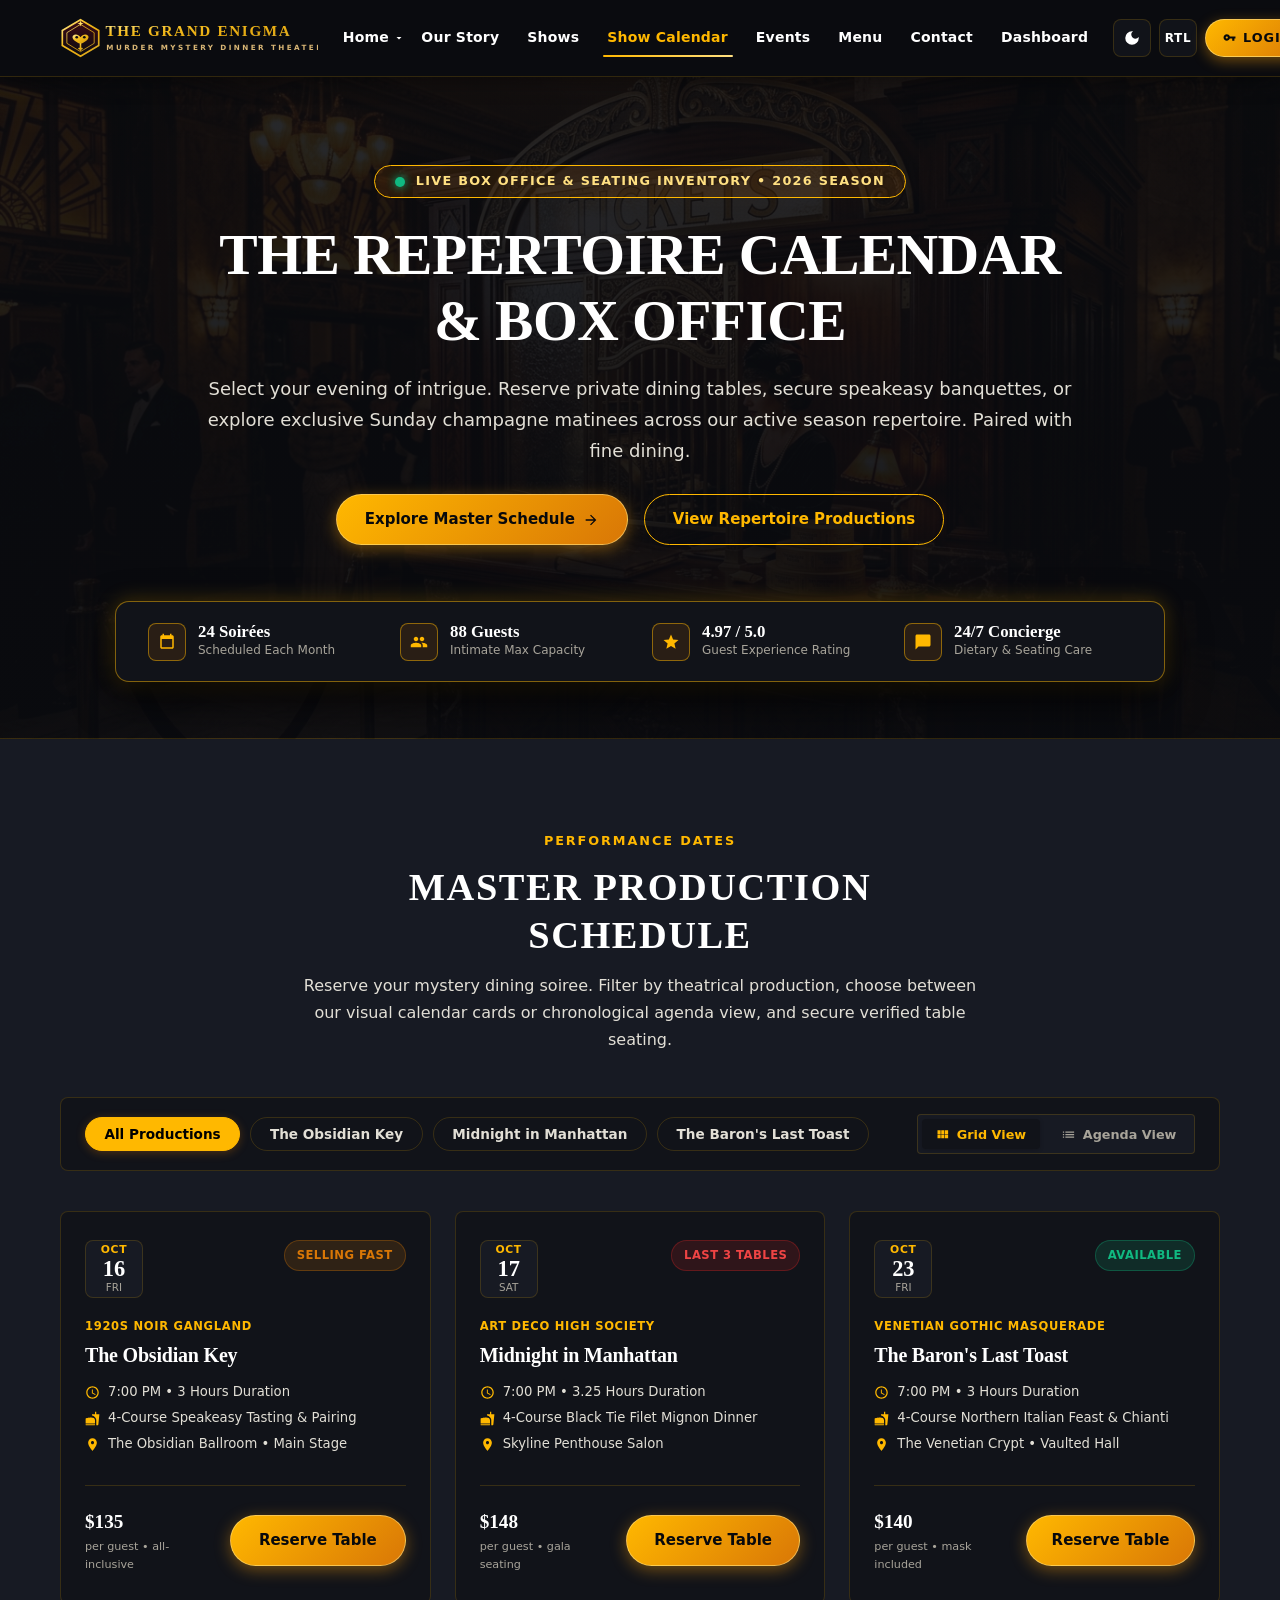
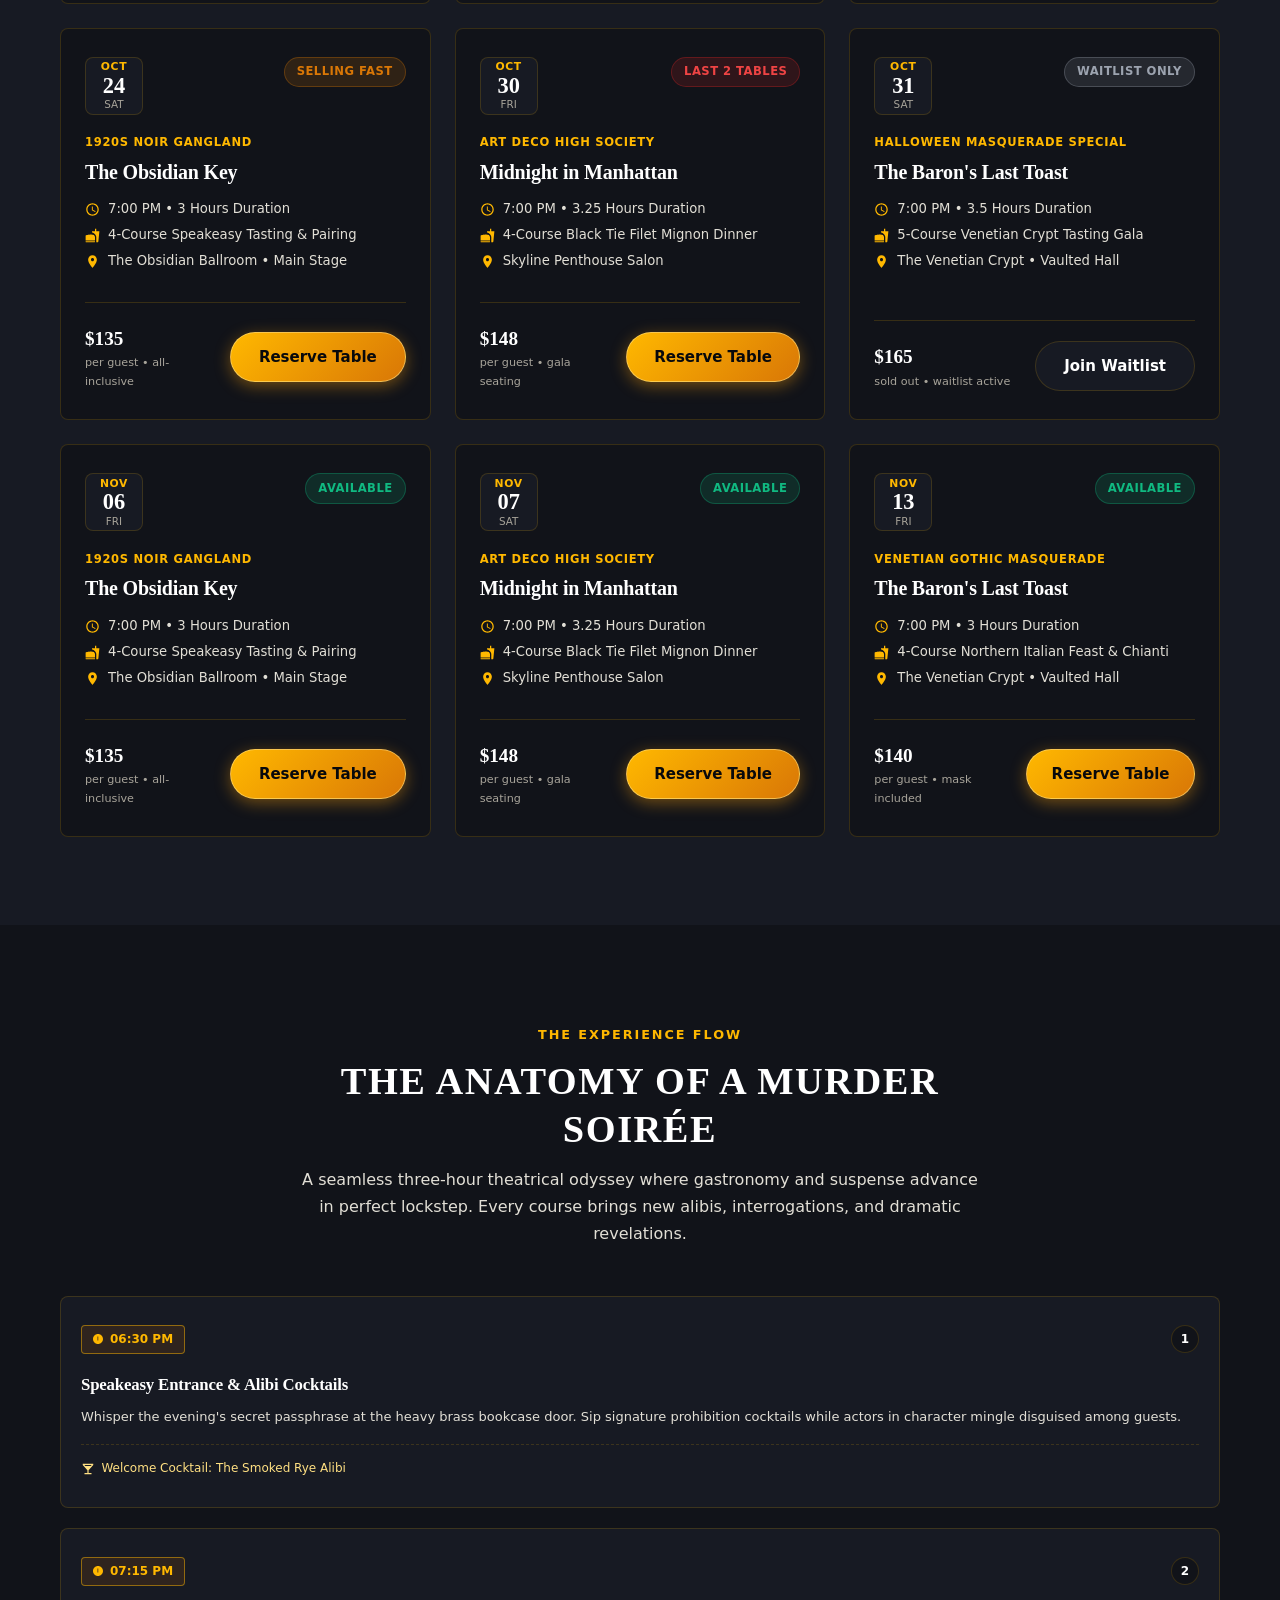
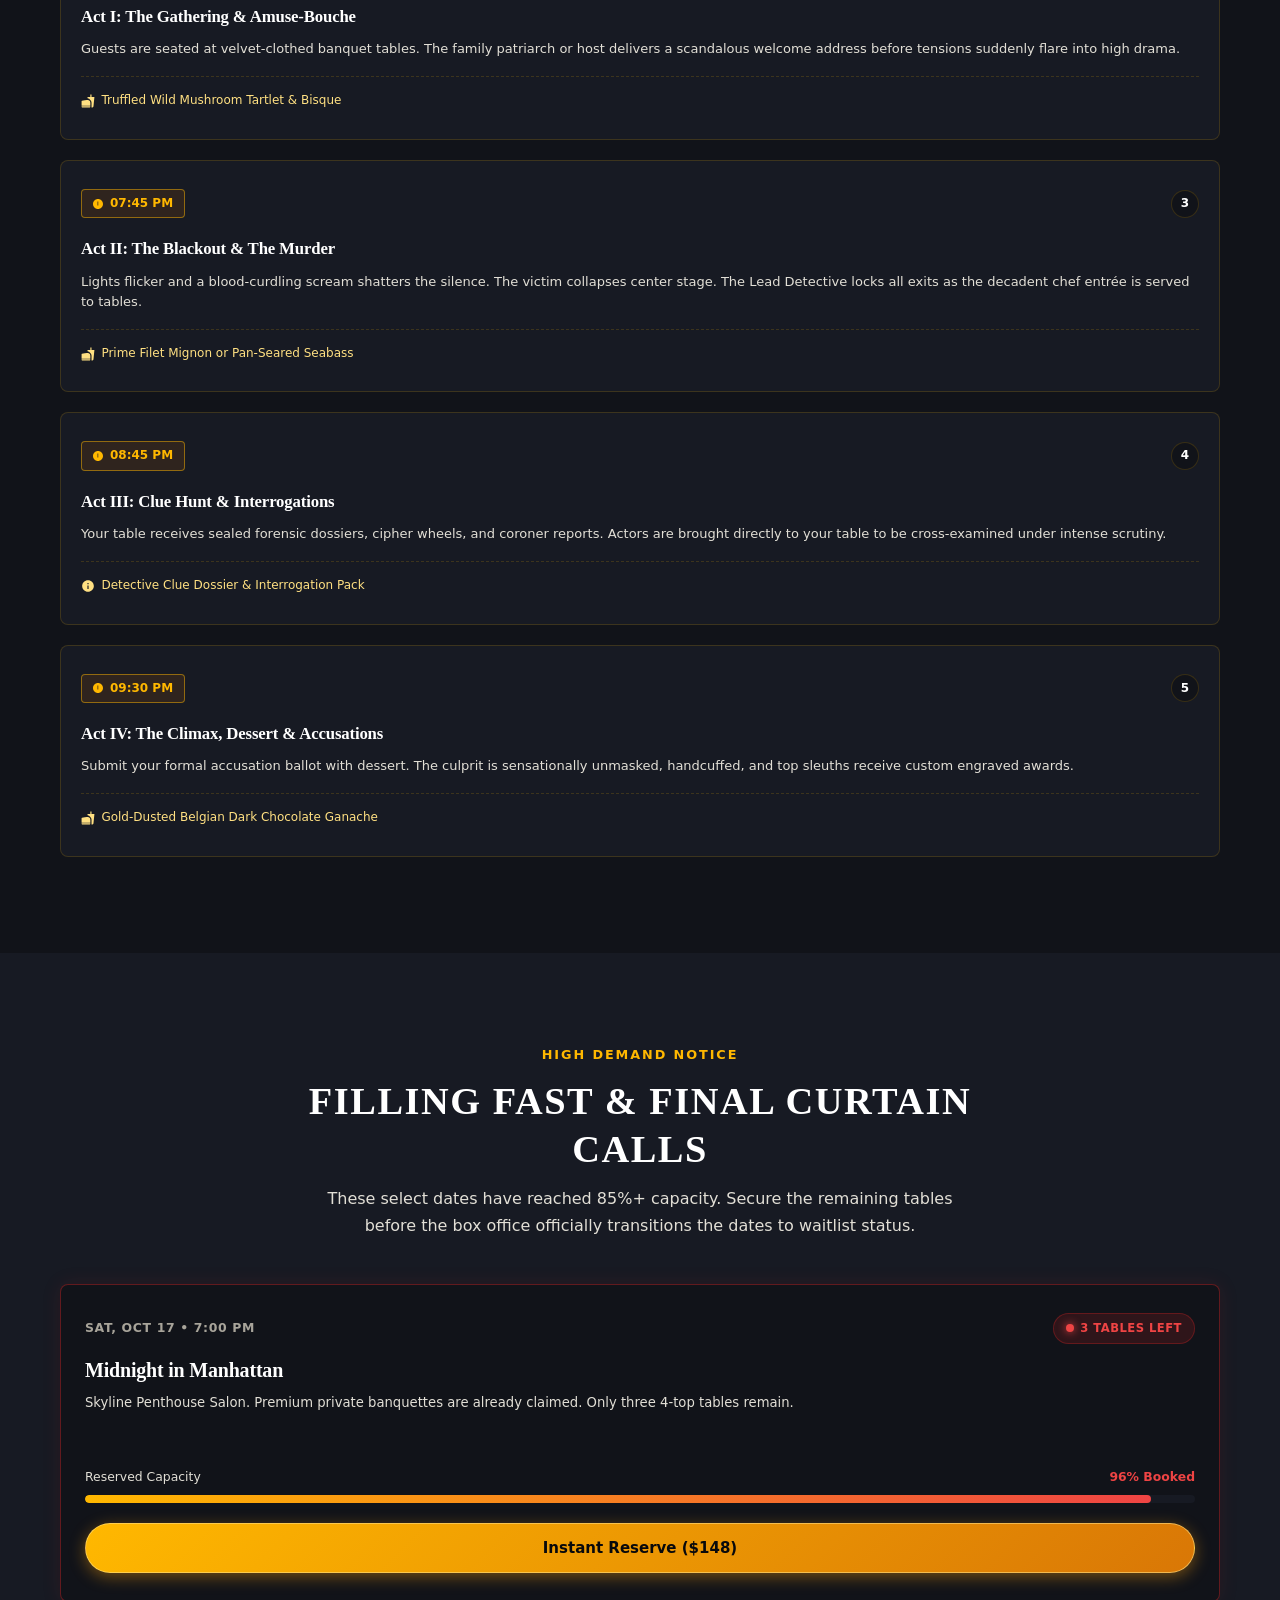
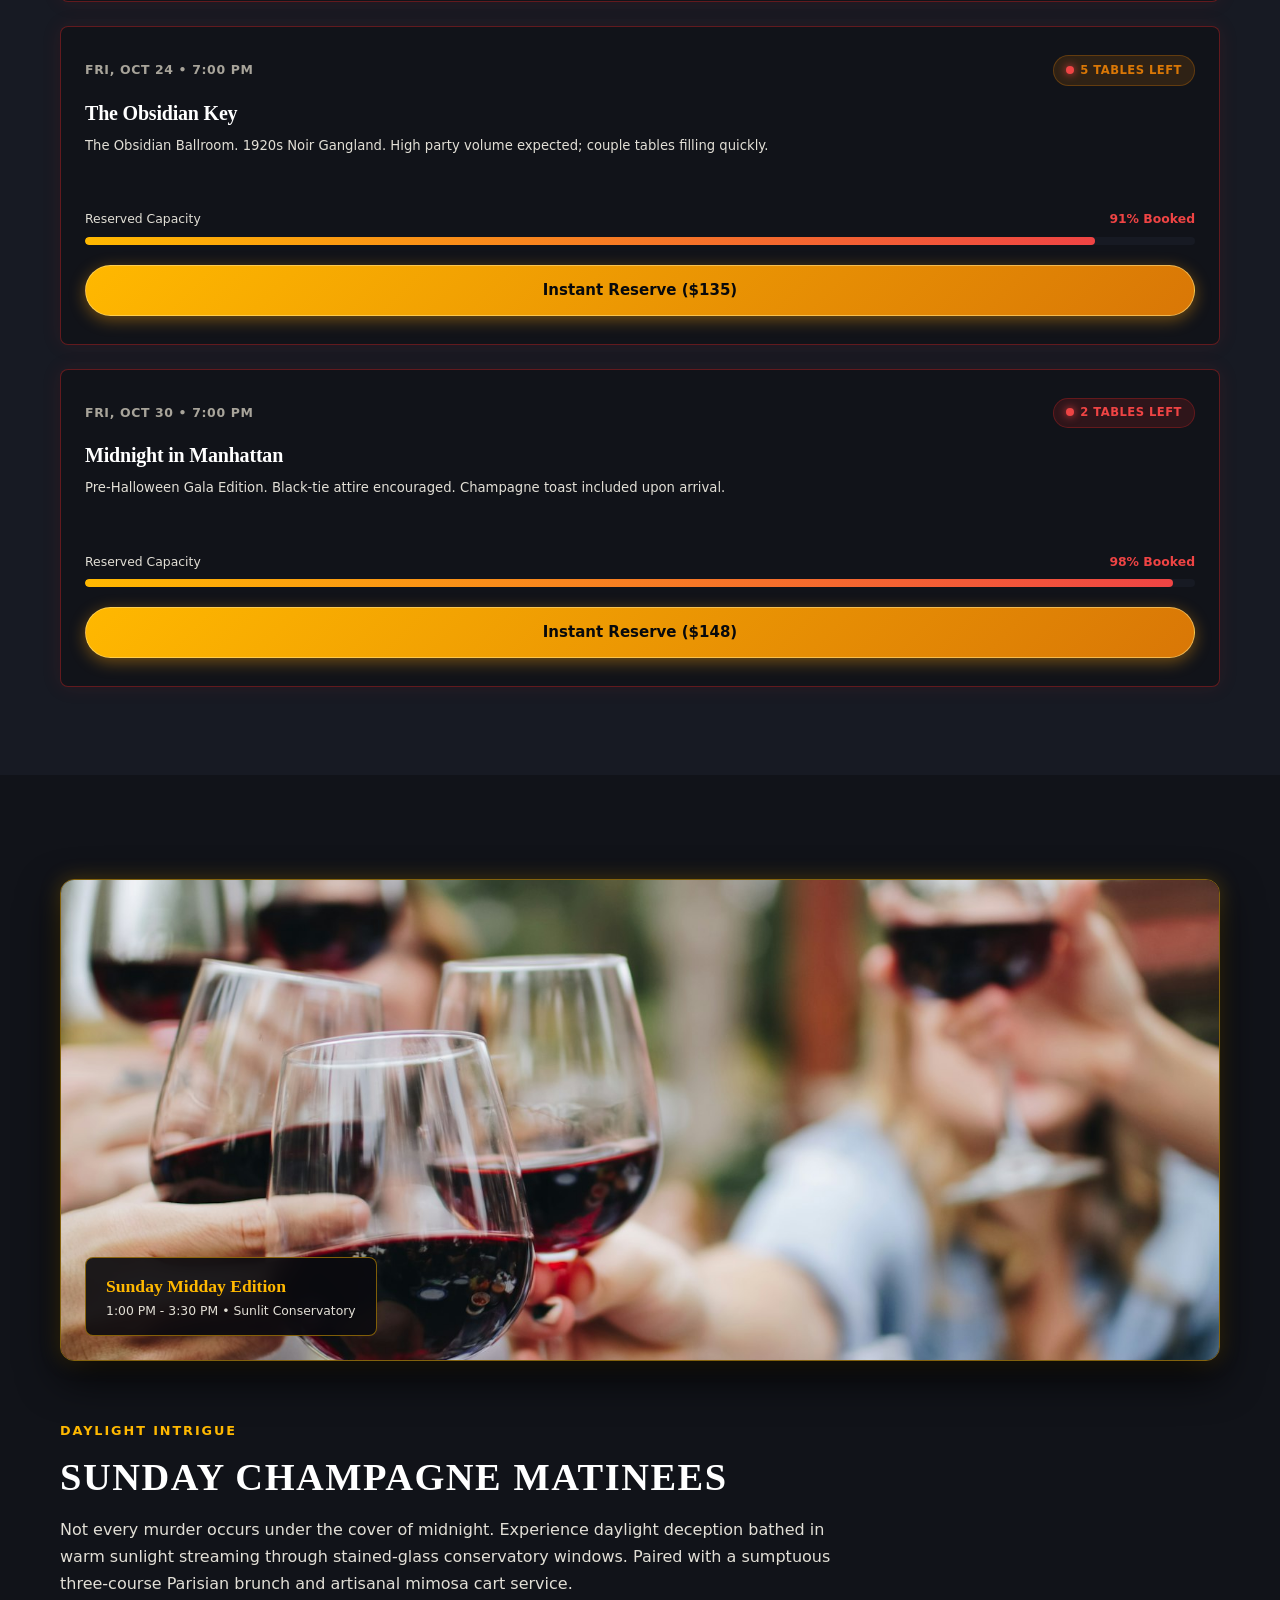
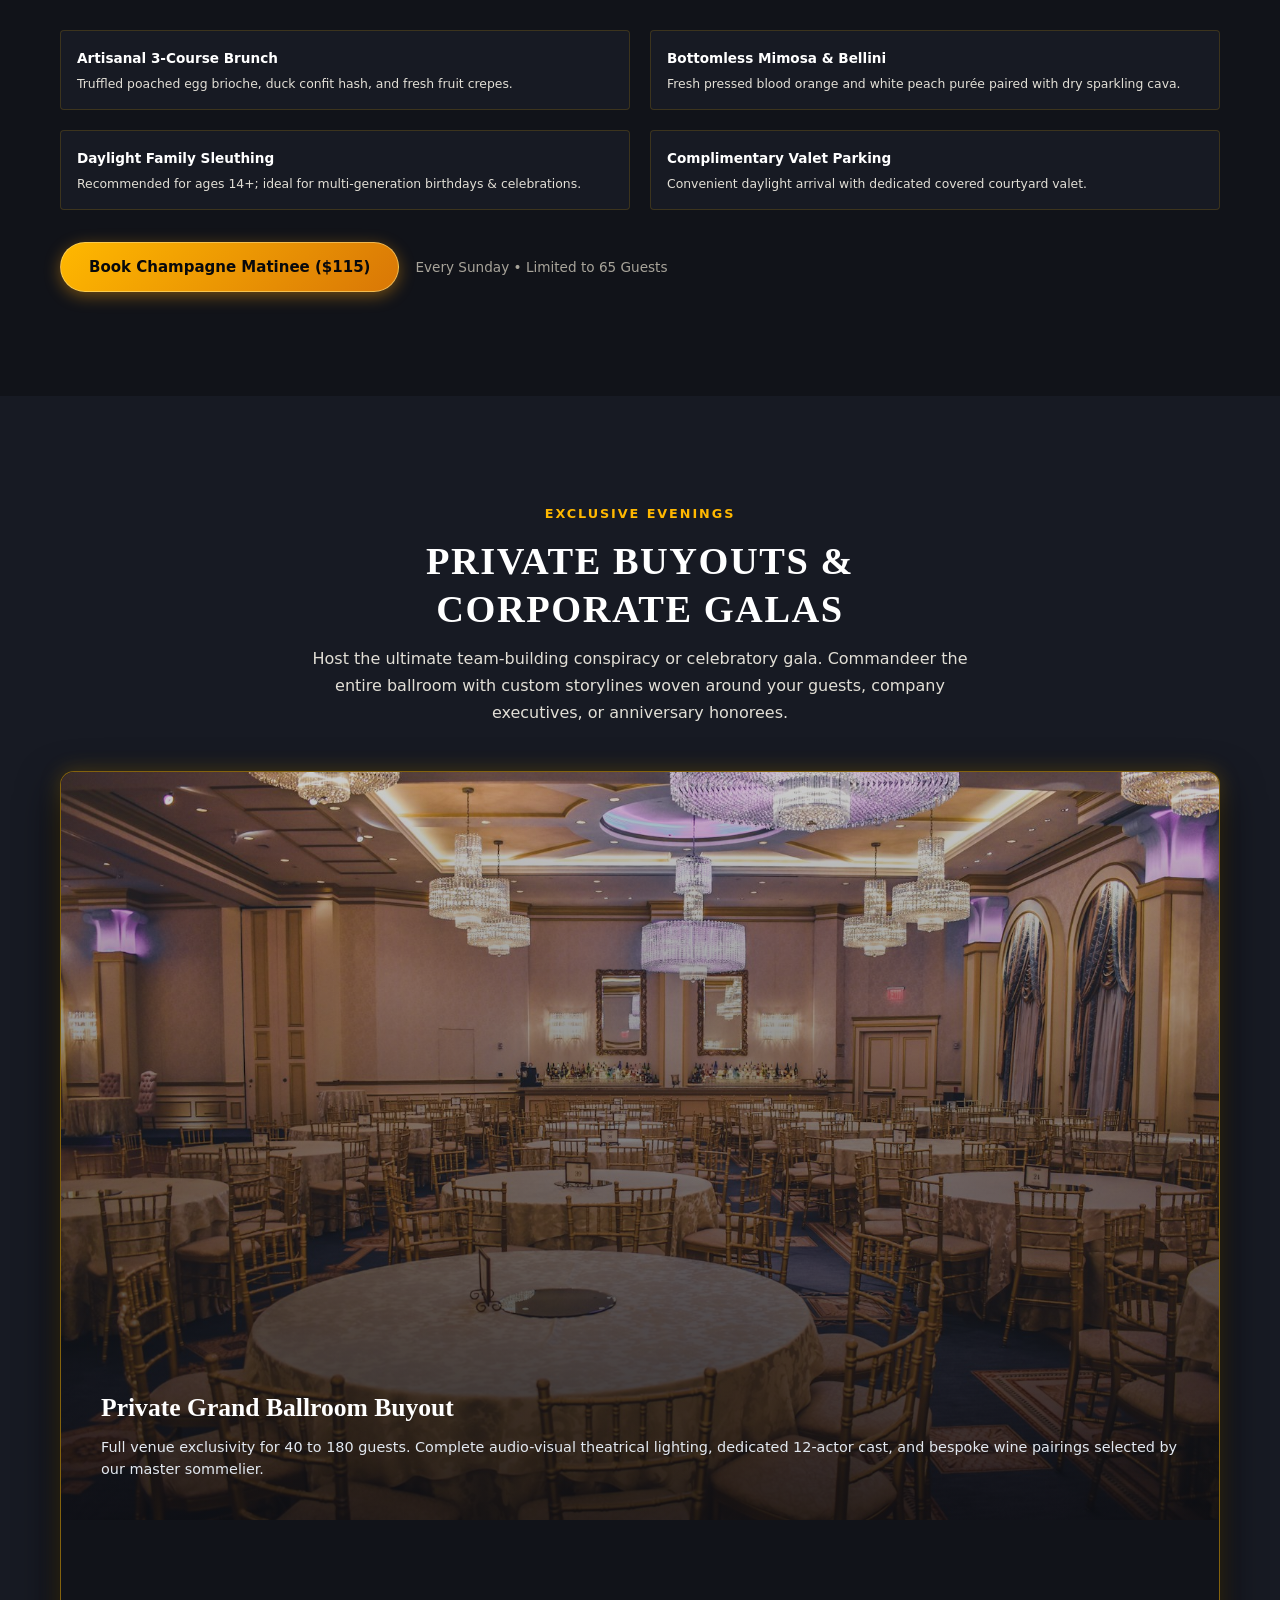
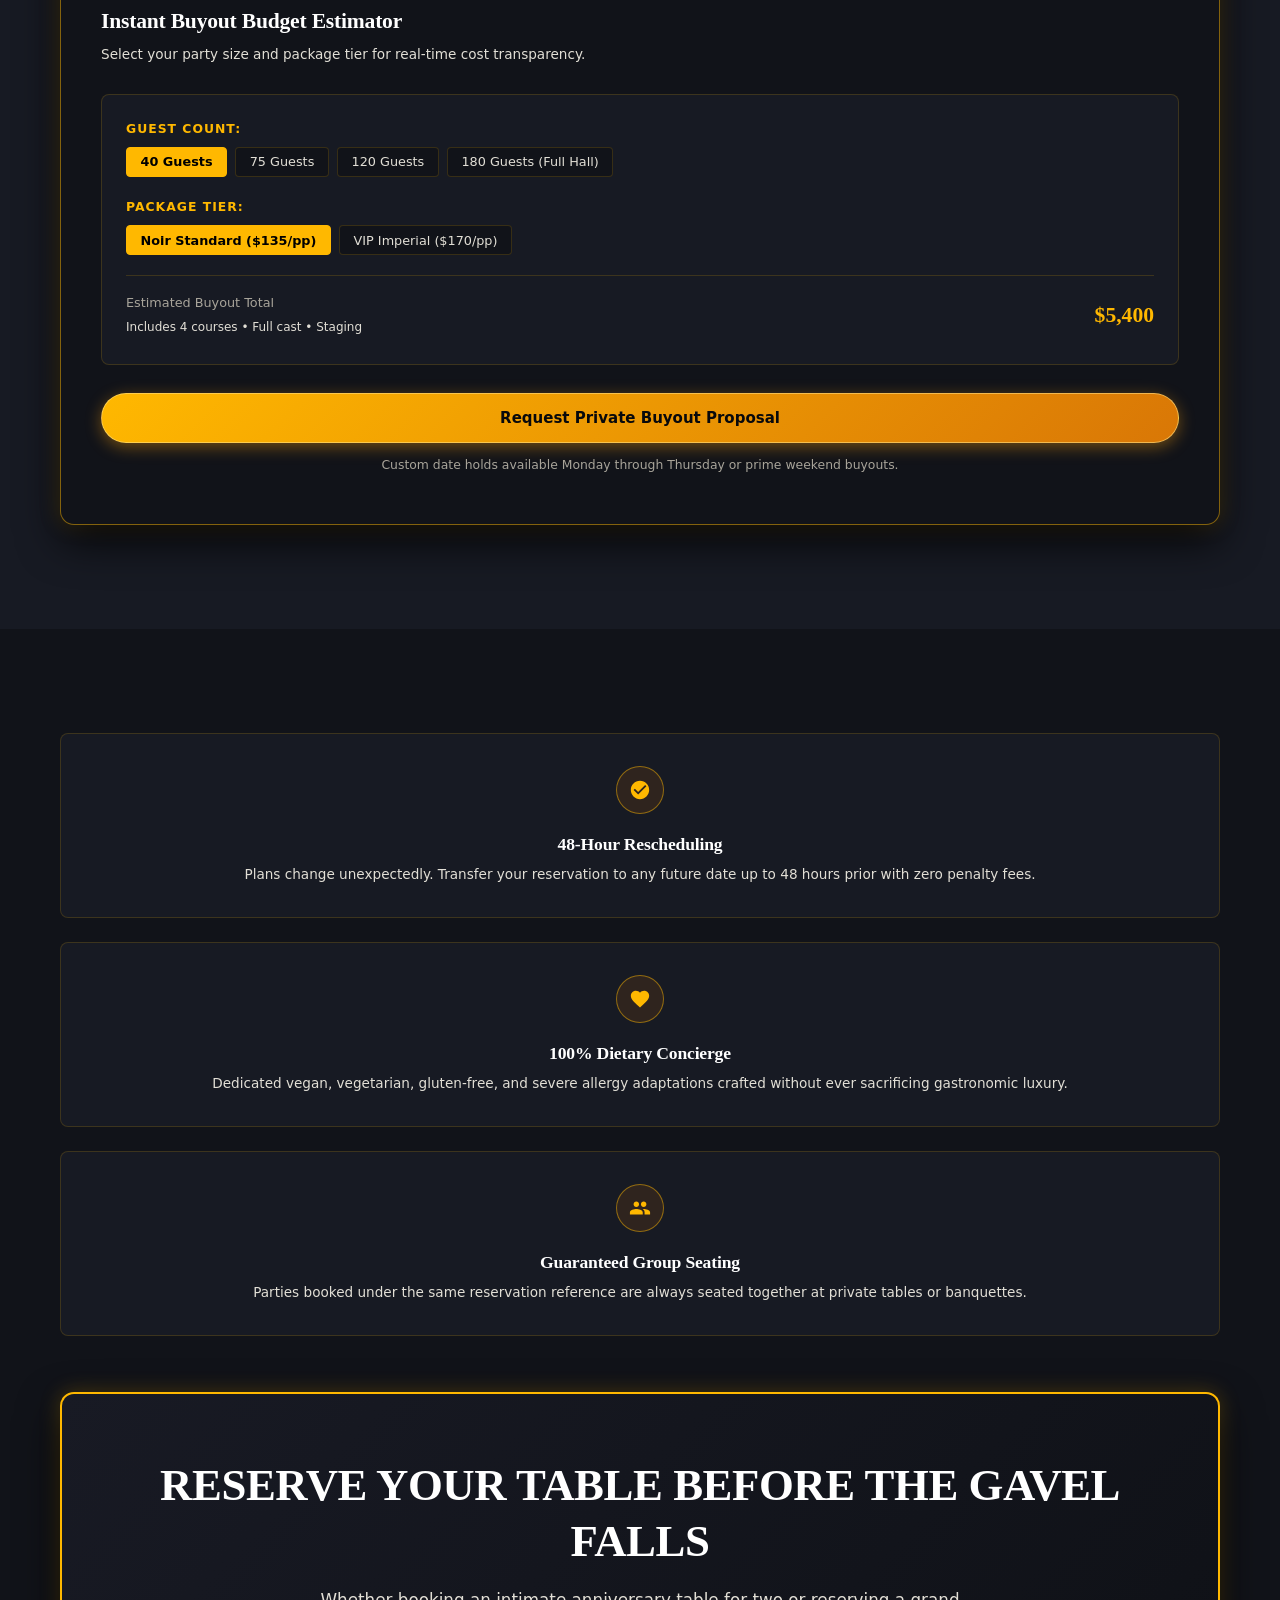
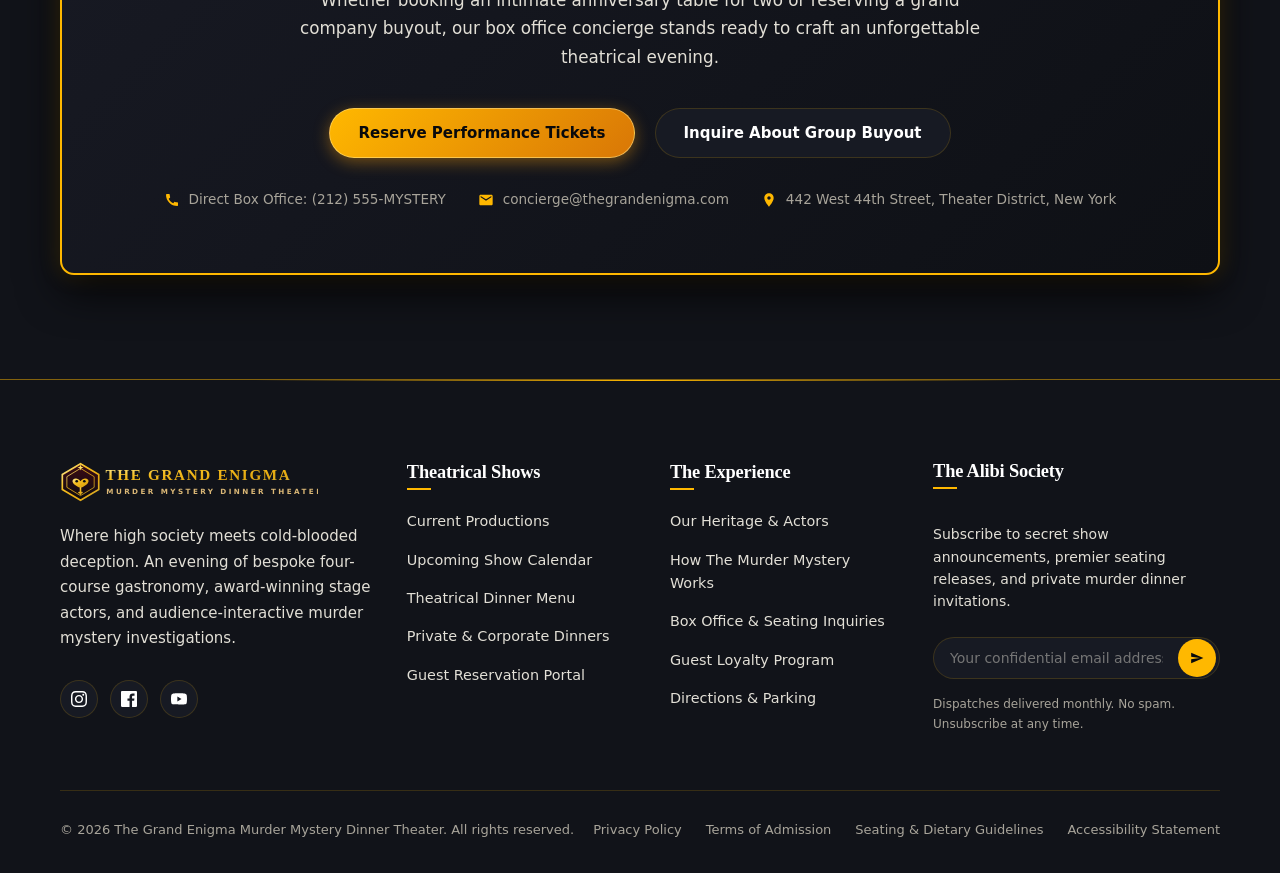
==== commit 4e9b4849: "first commit" ====
--- a/calendar.html
+++ b/calendar.html
@@ -258,106 +258,67 @@
       <div class="container">
         <div class="cal-hero-content">
           <div class="cal-hero-badge">
-            <svg width="14" height="14" viewBox="0 0 24 24" fill="currentColor" aria-hidden="true">
-              <path d="M19 4h-1V2h-2v2H8V2H6v2H5c-1.11 0-1.99.9-1.99 2L3 20c0 1.1.89 2 2 2h14c1.1 0 2-.9 2-2V6c0-1.1-.9-2-2-2zm0 16H5V10h14v10zM9 14H7v-2h2v2zm4 0h-2v-2h2v2zm4 0h-2v-2h2v2zm-8 4H7v-2h2v2zm4 4h-2v-2h2v2zm4 0h-2v-2h2v2z"/>
-            </svg>
-            <span>Live Box Office &amp; Season Schedules</span>
+            <span class="live-pulse-dot" style="margin-right: 2px;"></span>
+            <span>Live Box Office &amp; Seating Inventory &bull; 2026 Season</span>
           </div>
           <h1 class="cal-hero-title">THE REPERTOIRE CALENDAR &amp; BOX OFFICE</h1>
           <p class="cal-hero-lead">
             Select your evening of intrigue. Reserve private dining tables, secure speakeasy banquettes, 
-            or explore exclusive Sunday champagne matinees across our active season repertoire.
+            or explore exclusive Sunday champagne matinees across our active season repertoire. Paired with fine dining.
           </p>
-        </div>
-
-        <!-- Instant Date Finder Widget -->
-        <div class="cal-search-widget-wrap">
-          <form id="dateFinderForm" class="cal-search-grid">
-            <div class="cal-search-field">
-              <label for="finderShowSelect" class="cal-search-label">Production</label>
-              <select id="finderShowSelect" class="cal-search-select">
-                <option value="all">All Active Mysteries</option>
-                <option value="obsidian">The Obsidian Key (Noir)</option>
-                <option value="manhattan">Midnight in Manhattan</option>
-                <option value="baron">The Baron's Last Toast</option>
-              </select>
-            </div>
-
-            <div class="cal-search-field">
-              <label for="finderMonthSelect" class="cal-search-label">Performance Month</label>
-              <select id="finderMonthSelect" class="cal-search-select">
-                <option value="oct">October 2026</option>
-                <option value="nov">November 2026</option>
-                <option value="dec">December 2026 (Holiday)</option>
-              </select>
-            </div>
-
-            <div class="cal-search-field">
-              <label for="finderTimeSelect" class="cal-search-label">Experience Slot</label>
-              <select id="finderTimeSelect" class="cal-search-select">
-                <option value="any">All Slots (Evening &amp; Matinee)</option>
-                <option value="evening">Dinner Soirée (7:00 PM)</option>
-                <option value="matinee">Champagne Matinee (1:00 PM)</option>
-              </select>
-            </div>
-
-            <div class="cal-search-field">
-              <label for="finderPartySelect" class="cal-search-label">Party Size</label>
-              <select id="finderPartySelect" class="cal-search-select">
-                <option value="2">2 Guests (Intimate Table)</option>
-                <option value="4">4 Guests (Banquette)</option>
-                <option value="6">6–8 Guests (VIP Stage)</option>
-                <option value="12">10+ Guests (Group Buyout)</option>
-              </select>
-            </div>
-
-            <button type="submit" class="btn btn-primary cal-search-btn">
-              <svg width="16" height="16" viewBox="0 0 24 24" fill="currentColor" aria-hidden="true">
-                <path d="M15.5 14h-.79l-.28-.27A6.471 6.471 0 0 0 16 9.5 6.5 6.5 0 1 0 9.5 16c1.61 0 3.09-.59 4.23-1.57l.27.28v.79l5 4.99L20.49 19l-4.99-5zm-6 0C7.01 14 5 11.99 5 9.5S7.01 5 9.5 5 14 7.01 14 9.5 11.99 14 9.5 14z"/>
+          <div class="cal-hero-actions">
+            <a href="#scheduleMatrix" class="btn btn-primary">
+              <span>Explore Master Schedule</span>
+              <svg width="16" height="16" viewBox="0 0 24 24" fill="currentColor">
+                <path d="M12 4l-1.41 1.41L16.17 11H4v2h12.17l-5.58 5.59L12 20l8-8z" />
               </svg>
-              <span>Check Box Office</span>
-            </button>
-          </form>
-
-          <!-- Live Stats Strip -->
-          <div class="cal-hero-stats-row">
-            <div class="cal-hero-stat-item">
-              <div class="cal-hero-stat-icon">
+            </a>
+            <a href="shows.html" class="btn btn-outline-gold">
+              <span>View Repertoire Productions</span>
+            </a>
+          </div>
+        </div>
+
+        <!-- Live Box Office Stats Ribbon Strip -->
+        <div class="cal-filter-ribbon-wrap">
+          <div class="cal-chef-strip">
+            <div class="cal-chef-item">
+              <div class="cal-chef-icon">
                 <svg viewBox="0 0 24 24"><path d="M19 3h-1V1h-2v2H8V1H6v2H5c-1.11 0-2 .9-2 2v14c0 1.1.89 2 2 2h14c1.1 0 2-.9 2-2V5c0-1.1-.9-2-2-2zm0 16H5V8h14v11z"/></svg>
               </div>
               <div>
-                <div class="cal-hero-stat-number">24 Soirées</div>
-                <div class="cal-hero-stat-label">Scheduled Each Month</div>
-              </div>
-            </div>
-
-            <div class="cal-hero-stat-item">
-              <div class="cal-hero-stat-icon">
+                <div class="cal-chef-title">24 Soirées</div>
+                <div class="cal-chef-desc">Scheduled Each Month</div>
+              </div>
+            </div>
+
+            <div class="cal-chef-item">
+              <div class="cal-chef-icon">
                 <svg viewBox="0 0 24 24"><path d="M16 11c1.66 0 2.99-1.34 2.99-3S17.66 5 16 5c-1.66 0-3 1.34-3 3s1.34 3 3 3zm-8 0c1.66 0 2.99-1.34 2.99-3S9.66 5 8 5C6.34 5 5 6.34 5 8s1.34 3 3 3zm0 2c-2.33 0-7 1.17-7 3.5V19h14v-2.5c0-2.33-4.67-3.5-7-3.5zm8 0c-.29 0-.62.02-.97.05 1.16.84 1.97 1.97 1.97 3.45V19h6v-2.5c0-2.33-4.67-3.5-7-3.5z"/></svg>
               </div>
               <div>
-                <div class="cal-hero-stat-number">88 Guests</div>
-                <div class="cal-hero-stat-label">Intimate Max Capacity</div>
-              </div>
-            </div>
-
-            <div class="cal-hero-stat-item">
-              <div class="cal-hero-stat-icon">
+                <div class="cal-chef-title">88 Guests</div>
+                <div class="cal-chef-desc">Intimate Max Capacity</div>
+              </div>
+            </div>
+
+            <div class="cal-chef-item">
+              <div class="cal-chef-icon">
                 <svg viewBox="0 0 24 24"><path d="M12 17.27L18.18 21l-1.64-7.03L22 9.24l-7.19-.61L12 2 9.19 8.63 2 9.24l5.46 4.73L5.82 21z"/></svg>
               </div>
               <div>
-                <div class="cal-hero-stat-number">4.97 / 5.0</div>
-                <div class="cal-hero-stat-label">Guest Experience Rating</div>
-              </div>
-            </div>
-
-            <div class="cal-hero-stat-item">
-              <div class="cal-hero-stat-icon">
+                <div class="cal-chef-title">4.97 / 5.0</div>
+                <div class="cal-chef-desc">Guest Experience Rating</div>
+              </div>
+            </div>
+
+            <div class="cal-chef-item">
+              <div class="cal-chef-icon">
                 <svg viewBox="0 0 24 24"><path d="M20 2H4c-1.1 0-2 .9-2 2v18l4-4h14c1.1 0 2-.9 2-2V4c0-1.1-.9-2-2-2z"/></svg>
               </div>
               <div>
-                <div class="cal-hero-stat-number">24/7 Concierge</div>
-                <div class="cal-hero-stat-label">Dietary &amp; Seating Care</div>
+                <div class="cal-chef-title">24/7 Concierge</div>
+                <div class="cal-chef-desc">Dietary &amp; Seating Care</div>
               </div>
             </div>
           </div>
--- a/assets/css/style.css
+++ b/assets/css/style.css
@@ -219,31 +219,7 @@
   color: #111827;
 }
 
-/* Date input calendar icon styling (White in Dark Mode, Standard in Light Mode) */
-input[type="date"] {
-  color-scheme: dark;
-}
-
-input[type="date"]::-webkit-calendar-picker-indicator {
-  filter: invert(1) brightness(1.2);
-  cursor: pointer;
-  opacity: 0.92;
-  transition: opacity var(--transition-fast), transform var(--transition-fast);
-}
-
-input[type="date"]::-webkit-calendar-picker-indicator:hover {
-  opacity: 1;
-  transform: scale(1.08);
-}
-
-[data-theme="light"] input[type="date"] {
-  color-scheme: light;
-}
-
-[data-theme="light"] input[type="date"]::-webkit-calendar-picker-indicator {
-  filter: none;
-  opacity: 0.75;
-}
+/* Focus & Selection Utilities */
 
 :focus-visible {
   outline: 2px solid var(--accent-gold);
@@ -797,11 +773,16 @@
 
 .toggle-btn svg {
   display: block;
-  width: 17px;
-  height: 17px;
+  width: 18px;
+  height: 18px;
   margin: 0 auto;
   fill: currentColor;
   flex-shrink: 0;
+  transition: transform 0.25s ease;
+}
+
+.toggle-btn:hover svg {
+  transform: rotate(15deg) scale(1.08);
 }
 
 .rtl-toggle-text {
@@ -1824,10 +1805,13 @@
    -------------------------------------------------------------------------- */
 .home-hero {
   position: relative;
-  min-height: 86vh;
-  display: flex;
-  align-items: center;
-  padding: 5rem 0 4rem;
+  min-height: 100vh;
+  min-height: 100dvh;
+  display: flex;
+  align-items: center;
+  justify-content: center;
+  padding: 5.5rem 0 3.5rem;
+  box-sizing: border-box;
   background: radial-gradient(circle at 50% 20%, rgba(245, 158, 11, 0.16) 0%, rgba(8, 9, 12, 0.96) 70%),
               url('../images/hero/cinematic-stage.jpg') center/cover no-repeat;
   border-bottom: 1px solid var(--border-accent);
@@ -2774,13 +2758,13 @@
   margin-top: 2rem;
   font-size: 0.875rem;
   font-weight: 600;
-  color: rgba(255, 235, 185, 0.95) !important;
+  color: #FFE082 !important;
   display: flex;
   align-items: center;
   justify-content: center;
   gap: 1.5rem;
   flex-wrap: wrap;
-  text-shadow: 0 1px 6px rgba(0, 0, 0, 0.8);
+  text-shadow: 0 1px 6px rgba(0, 0, 0, 0.9);
 }
 
 @media (max-width: 768px) {
@@ -2830,10 +2814,13 @@
    -------------------------------------------------------------------------- */
 .h2-hero-section {
   position: relative;
-  min-height: 90vh;
-  display: flex;
-  align-items: center;
-  padding: 6rem 0 5rem;
+  min-height: 100vh;
+  min-height: 100dvh;
+  display: flex;
+  align-items: center;
+  justify-content: center;
+  padding: 5.5rem 0 3.5rem;
+  box-sizing: border-box;
   background: radial-gradient(circle at 20% 40%, rgba(245, 158, 11, 0.14) 0%, rgba(8, 9, 12, 0.96) 70%),
               url('../images/h2/h2_speakeasy_lounge.jpg') center/cover no-repeat;
   border-bottom: 1px solid var(--border-accent);
@@ -3096,6 +3083,22 @@
   gap: 1rem;
 }
 
+.case-board-top-tag {
+  font-family: 'Courier New', monospace;
+  font-size: 0.85rem;
+  color: var(--accent-gold);
+  font-weight: 700;
+  display: block;
+}
+
+.case-board-headline {
+  font-size: 1.25rem;
+  margin-top: 0.35rem;
+  color: #FFFFFF;
+  font-family: var(--font-display);
+  font-weight: 800;
+}
+
 .evidence-board-stamp {
   display: inline-flex;
   align-items: center;
@@ -3443,13 +3446,17 @@
   color: var(--text-primary);
   margin-bottom: 1rem;
   display: flex;
-  align-items: center;
+  align-items: flex-start;
   gap: 0.65rem;
+  line-height: 1.35;
+  word-break: break-word;
+  overflow-wrap: break-word;
 }
 
 .quiz-q-number {
   width: 26px;
   height: 26px;
+  min-width: 26px;
   border-radius: 50%;
   background: var(--accent-gold);
   color: #08090C;
@@ -3458,6 +3465,8 @@
   justify-content: center;
   font-size: 0.75rem;
   font-weight: 900;
+  flex-shrink: 0;
+  margin-top: 2px;
 }
 
 .quiz-options-grid {
@@ -3468,7 +3477,7 @@
 
 .quiz-radio-label {
   display: flex;
-  align-items: center;
+  align-items: flex-start;
   gap: 0.65rem;
   padding: 0.85rem 1rem;
   background: var(--bg-surface);
@@ -3477,7 +3486,17 @@
   color: var(--text-secondary);
   font-size: 0.875rem;
   cursor: pointer;
+  width: 100%;
+  max-width: 100%;
+  box-sizing: border-box;
   transition: all var(--transition-fast);
+}
+
+.quiz-radio-label span {
+  flex: 1;
+  min-width: 0;
+  line-height: 1.35;
+  word-break: break-word;
 }
 
 .quiz-radio-label input[type="radio"] {
@@ -3486,6 +3505,7 @@
   height: 17px;
   cursor: pointer;
   flex-shrink: 0;
+  margin-top: 2px;
 }
 
 .quiz-radio-label:hover {
@@ -3760,17 +3780,24 @@
   box-shadow: 0 4px 16px rgba(0, 0, 0, 0.4);
   position: relative;
   font-family: 'Courier New', Courier, monospace;
+  width: 100%;
+  max-width: 100%;
+  box-sizing: border-box;
 }
 
 .telegram-top-meta {
   display: flex;
   justify-content: space-between;
+  align-items: center;
+  flex-wrap: wrap;
+  gap: 0.35rem;
   font-size: 0.725rem;
   font-weight: 700;
   color: #6E5316;
   border-bottom: 1px dashed #A38545;
   padding-bottom: 0.5rem;
   margin-bottom: 0.75rem;
+  word-break: break-word;
 }
 
 .telegram-text {
@@ -3778,11 +3805,14 @@
   line-height: 1.5;
   color: #1A1A1A;
   margin-bottom: 0.75rem;
+  word-break: break-word;
+  overflow-wrap: break-word;
 }
 
 .telegram-footer {
   display: flex;
   align-items: center;
+  flex-wrap: wrap;
   gap: 0.85rem;
   margin-top: 0.5rem;
   border-top: 1px dashed rgba(163, 133, 69, 0.35);
@@ -3807,10 +3837,6 @@
   color: #121316;
   letter-spacing: 0.05em;
 }
-  text-align: right;
-  color: #222222;
-  letter-spacing: 0.04em;
-}
 
 /* --------------------------------------------------------------------------
    SECTION 8: The Final Curtain Countdown & Speakeasy Reservation Banner
@@ -3872,6 +3898,277 @@
   color: var(--text-secondary);
 }
 
+/* --------------------------------------------------------------------------
+   HOME 2 — COMPREHENSIVE HIGH-CONTRAST LIGHT MODE SYSTEM
+   -------------------------------------------------------------------------- */
+[data-theme="light"] .h2-hero-section {
+  background: radial-gradient(circle at 20% 40%, rgba(217, 119, 6, 0.08) 0%, rgba(248, 245, 238, 0.96) 70%),
+              url('../images/h2/h2_speakeasy_lounge.jpg') center/cover no-repeat;
+}
+
+[data-theme="light"] .h2-hero-section::before {
+  background: linear-gradient(90deg, rgba(248, 245, 238, 0.98) 0%, rgba(248, 245, 238, 0.94) 50%, rgba(248, 245, 238, 0.8) 100%);
+}
+
+[data-theme="light"] .h2-hero-title {
+  color: #111215 !important;
+  text-shadow: none !important;
+}
+
+[data-theme="light"] .h2-hero-lead {
+  color: #374151 !important;
+}
+
+[data-theme="light"] .h2-hero-tag {
+  background: rgba(217, 119, 6, 0.12);
+  border-color: #B45309;
+  color: #B45309;
+}
+
+[data-theme="light"] .h2-secret-passcode-box {
+  background: #FFFFFF !important;
+  border-color: #D97706;
+  box-shadow: 0 10px 30px rgba(0, 0, 0, 0.08), 0 0 15px rgba(217, 119, 6, 0.15);
+}
+
+[data-theme="light"] .h2-secret-passcode-box .passcode-label {
+  color: #B45309 !important;
+}
+
+[data-theme="light"] .h2-secret-passcode-box .passcode-hint {
+  color: #6B7280 !important;
+}
+
+[data-theme="light"] .h2-secret-passcode-box .passcode-input {
+  background: #F9F8F5 !important;
+  color: #111215 !important;
+  border-color: #D1D5DB !important;
+}
+
+[data-theme="light"] .h2-secret-passcode-box .passcode-input::placeholder {
+  color: #6B7280 !important;
+}
+
+[data-theme="light"] .case-board-cork {
+  background: radial-gradient(circle at 50% 50%, #FAF8F5 0%, #EFE9DE 100%);
+  border-color: #D97706;
+  box-shadow: inset 0 0 30px rgba(0, 0, 0, 0.06), 0 8px 24px rgba(0, 0, 0, 0.08);
+}
+
+[data-theme="light"] .case-board-top-tag {
+  color: #B45309 !important;
+}
+
+[data-theme="light"] .case-board-headline {
+  color: #111215 !important;
+}
+
+[data-theme="light"] .evidence-board-stamp {
+  border-color: #B45309;
+  color: #B45309;
+}
+
+[data-theme="light"] .chamber-row-card {
+  background: #FFFFFF;
+  border-color: #E5E7EB;
+  box-shadow: 0 4px 16px rgba(0, 0, 0, 0.06);
+}
+
+[data-theme="light"] .chamber-capacity-tag {
+  color: #B45309;
+}
+
+[data-theme="light"] .chamber-title {
+  color: #111215;
+}
+
+[data-theme="light"] .chamber-desc {
+  color: #4B5563;
+}
+
+[data-theme="light"] .chamber-feature-pill {
+  background: #F3F4F6;
+  border-color: #E5E7EB;
+  color: #374151;
+}
+
+[data-theme="light"] .tasting-tab-btn {
+  background: #FFFFFF;
+  border-color: #D1D5DB;
+  color: #374151;
+}
+
+[data-theme="light"] .tasting-tab-btn.active {
+  background: linear-gradient(135deg, #F59E0B 0%, #D97706 100%);
+  color: #000000;
+}
+
+[data-theme="light"] .tasting-panel-card {
+  background: #FFFFFF;
+  border-color: #D97706;
+  box-shadow: 0 10px 30px rgba(0, 0, 0, 0.08);
+}
+
+[data-theme="light"] .course-roman-tag {
+  color: #B45309;
+}
+
+[data-theme="light"] .tasting-dish-title {
+  color: #111215;
+}
+
+[data-theme="light"] .tasting-dish-desc {
+  color: #4B5563;
+}
+
+[data-theme="light"] .pairing-cocktail-box {
+  background: #F9F8F5;
+  border-color: #E5E7EB;
+  border-left-color: #B45309;
+}
+
+[data-theme="light"] .cocktail-label {
+  color: #B45309;
+}
+
+[data-theme="light"] .cocktail-name {
+  color: #111215;
+}
+
+[data-theme="light"] .cocktail-notes {
+  color: #4B5563;
+}
+
+[data-theme="light"] .quiz-container-box {
+  background: #FFFFFF;
+  border-color: #D97706;
+  box-shadow: 0 10px 30px rgba(0, 0, 0, 0.08);
+}
+
+[data-theme="light"] .quiz-q-title {
+  color: #111215;
+}
+
+[data-theme="light"] .quiz-q-number {
+  background: #B45309;
+  color: #FFFFFF;
+}
+
+[data-theme="light"] .quiz-result-card {
+  background: #F9F8F5;
+  border-color: #B45309;
+}
+
+[data-theme="light"] .quiz-result-title {
+  color: #B45309;
+}
+
+[data-theme="light"] .quiz-result-desc {
+  color: #374151;
+}
+
+[data-theme="light"] .membership-card {
+  background: #FFFFFF;
+  border-color: #E5E7EB;
+  box-shadow: 0 4px 16px rgba(0, 0, 0, 0.06);
+}
+
+[data-theme="light"] .membership-card.featured {
+  background: #FFFDF9;
+  border-color: #D97706;
+  box-shadow: 0 12px 36px rgba(217, 119, 6, 0.18);
+}
+
+[data-theme="light"] .membership-tier {
+  color: #111215;
+}
+
+[data-theme="light"] .membership-price {
+  color: #B45309;
+}
+
+[data-theme="light"] .membership-price span {
+  color: #6B7280;
+}
+
+[data-theme="light"] .membership-perk-item {
+  color: #374151;
+}
+
+[data-theme="light"] .membership-perk-item svg {
+  fill: #B45309;
+}
+
+[data-theme="light"] .whisper-lead-card {
+  background: #FFFFFF;
+  border-color: #D97706;
+  box-shadow: 0 8px 24px rgba(0, 0, 0, 0.08);
+}
+
+[data-theme="light"] .whisper-critic-tag {
+  color: #B45309;
+}
+
+[data-theme="light"] .whisper-quote {
+  color: #111215;
+}
+
+[data-theme="light"] .whisper-author-row {
+  border-top-color: #E5E7EB;
+}
+
+[data-theme="light"] .whisper-author-name {
+  color: #111215;
+}
+
+[data-theme="light"] .whisper-author-title {
+  color: #B45309;
+}
+
+[data-theme="light"] .h2-countdown-cta {
+  background: radial-gradient(circle at 50% 50%, rgba(217, 119, 6, 0.12) 0%, rgba(248, 245, 238, 0.98) 75%),
+              url('../images/h2/h2_speakeasy_lounge.jpg') center/cover no-repeat;
+}
+
+[data-theme="light"] .h2-countdown-cta::before {
+  background: rgba(248, 245, 238, 0.92);
+}
+
+[data-theme="light"] .h2-countdown-inner .home-hero-title {
+  color: #111215 !important;
+  text-shadow: none !important;
+}
+
+[data-theme="light"] .h2-countdown-inner .home-hero-lead {
+  color: #374151 !important;
+}
+
+[data-theme="light"] .h2-countdown-inner .countdown-unit-box {
+  background: #FFFFFF;
+  border-color: #D97706;
+  box-shadow: 0 4px 16px rgba(0, 0, 0, 0.08), 0 0 10px rgba(217, 119, 6, 0.15);
+}
+
+[data-theme="light"] .h2-countdown-inner .countdown-digit {
+  color: #B45309;
+}
+
+[data-theme="light"] .h2-countdown-inner .countdown-unit-label {
+  color: #6B7280;
+}
+
+[data-theme="light"] .h2-countdown-inner .final-cta-features,
+[data-theme="light"] .final-cta-features {
+  color: #1F2937 !important;
+  text-shadow: none !important;
+}
+
+[data-theme="light"] .h2-countdown-inner .final-cta-features span,
+[data-theme="light"] .final-cta-features span {
+  color: #1F2937 !important;
+  text-shadow: none !important;
+}
+
 @keyframes fadeIn {
   from { opacity: 0; transform: translateY(10px); }
   to { opacity: 1; transform: translateY(0); }
@@ -3886,35 +4183,61 @@
    -------------------------------------------------------------------------- */
 .shows-hero-section {
   position: relative;
-  padding: 5.5rem 0 4.5rem;
-  background: radial-gradient(circle at 20% 30%, rgba(245, 189, 31, 0.08) 0%, transparent 60%),
-              radial-gradient(circle at 80% 40%, rgba(245, 158, 11, 0.06) 0%, transparent 50%),
-              linear-gradient(180deg, rgba(8, 9, 12, 0.98) 0%, var(--bg-body) 100%);
+  min-height: 540px;
+  display: flex;
+  align-items: center;
+  justify-content: center;
+  padding: 6.5rem 0 4rem;
+  box-sizing: border-box;
+  background-color: var(--bg-surface);
+  background-image: linear-gradient(180deg, rgba(8, 9, 12, 0.88) 0%, rgba(8, 9, 12, 0.96) 100%),
+                    url('../images/shows/shows_hero_repertoire.jpg');
+  background-size: cover;
+  background-position: center;
+  border-bottom: 1px solid var(--border-subtle);
   overflow: hidden;
 }
 
 [data-theme="light"] .shows-hero-section {
-  background: radial-gradient(circle at 20% 30%, rgba(217, 119, 6, 0.08) 0%, transparent 60%),
-              radial-gradient(circle at 80% 40%, rgba(180, 83, 9, 0.05) 0%, transparent 50%),
-              linear-gradient(180deg, #F3EFE8 0%, var(--bg-body) 100%);
-}
-
-.shows-hero-grid {
-  display: grid;
-  grid-template-columns: 1.1fr 0.9fr;
-  gap: 3.5rem;
-  align-items: stretch;
-}
-
-.shows-hero-content-col {
-  display: flex;
-  flex-direction: column;
+  background-image: linear-gradient(180deg, rgba(248, 245, 238, 0.92) 0%, rgba(248, 245, 238, 0.98) 100%),
+                    url('../images/shows/shows_hero_repertoire.jpg');
+}
+
+.shows-hero-content {
+  text-align: center;
+  max-width: 900px;
+  margin: 0 auto 3.5rem;
+}
+
+.shows-hero-badge {
+  display: inline-flex;
+  align-items: center;
   justify-content: center;
+  gap: 0.5rem;
+  padding: 0.4rem 1.15rem;
+  border-radius: var(--border-radius-full);
+  background: rgba(217, 119, 6, 0.12);
+  border: 1px solid var(--accent-gold);
+  color: var(--color-gold-bright);
+  font-size: 0.8rem;
+  font-weight: 700;
+  letter-spacing: 0.08em;
+  text-transform: uppercase;
+  margin-bottom: 1.5rem;
+  max-width: 100%;
+  box-sizing: border-box;
+  text-align: center;
+}
+
+[data-theme="light"] .shows-hero-badge {
+  color: #92400E;
+  background: rgba(217, 119, 6, 0.14);
+  border-color: #B45309;
 }
 
 .shows-hero-title {
   font-family: var(--font-display);
-  font-size: clamp(2.3rem, 4.5vw, 3.8rem);
+  font-size: clamp(2.4rem, 4.5vw, 3.8rem);
   font-weight: 800;
   line-height: 1.15;
   color: var(--text-primary);
@@ -3935,132 +4258,139 @@
 }
 
 .shows-hero-lead {
-  font-size: 1.05rem;
+  font-size: 1.125rem;
   color: var(--text-secondary);
   line-height: 1.7;
-  margin-bottom: 1.75rem;
-  max-width: 580px;
-}
-
-.shows-hero-actions {
+  max-width: 820px;
+  margin-left: auto;
+  margin-right: auto;
+}
+
+.shows-hero-actions,
+.cal-hero-actions,
+.events-hero-actions,
+.story-hero-actions,
+.contact-hero-actions {
   display: flex;
   flex-wrap: wrap;
   align-items: center;
+  justify-content: center;
   gap: 1rem;
-  margin-bottom: 1.75rem;
-}
-
-/* Quick Jump Production Pills */
-.shows-quick-jump-wrap {
-  display: flex;
-  align-items: center;
-  flex-wrap: wrap;
-  gap: 0.65rem;
-  margin-top: auto;
-  padding: 0.75rem 1rem;
-  background: var(--bg-surface-alt);
-  border: 1px solid var(--border-subtle);
-  border-radius: var(--border-radius-md);
-}
-
-.shows-jump-label {
-  font-size: 0.75rem;
-  font-weight: 700;
-  text-transform: uppercase;
-  letter-spacing: 0.08em;
-  color: var(--text-muted);
-}
-
-.shows-jump-pills {
-  display: flex;
-  align-items: center;
-  flex-wrap: wrap;
-  gap: 0.5rem;
-}
-
-.shows-jump-pill {
-  font-size: 0.785rem;
-  font-weight: 600;
-  color: var(--accent-gold);
+  margin-top: 1.75rem;
+}
+
+/* Universal Subpage Hero Stats Ribbon (Menu Reference Standard) */
+.shows-filter-ribbon-wrap,
+.cal-filter-ribbon-wrap,
+.events-filter-ribbon-wrap,
+.menu-filter-ribbon-wrap,
+.story-filter-ribbon-wrap,
+.contact-filter-ribbon-wrap {
   background: var(--bg-surface);
-  border: 1px solid var(--border-subtle);
-  padding: 0.3rem 0.75rem;
-  border-radius: var(--border-radius-full);
-  text-decoration: none !important;
-  transition: all var(--transition-fast);
-}
-
-.shows-jump-pill:hover {
-  background: var(--color-gold-main);
-  border-color: var(--color-gold-bright);
-  color: #08090C;
-  transform: translateY(-2px);
-  box-shadow: var(--shadow-gold);
-}
-
-[data-theme="light"] .shows-jump-pill {
-  color: #B45309;
-}
-
-[data-theme="light"] .shows-jump-pill:hover {
-  background: #B45309;
-  border-color: #78350F;
-  color: #FFFFFF;
-}
-
-/* Season Stats Ribbon (Full Container Width) */
-.season-stats-ribbon {
+  border: 1px solid var(--border-accent);
+  border-radius: var(--border-radius-lg);
+  padding: 1.25rem 2rem;
+  box-shadow: var(--shadow-lg), var(--shadow-gold);
+  max-width: 1050px;
+  margin: 0 auto;
+}
+
+[data-theme="light"] .shows-filter-ribbon-wrap,
+[data-theme="light"] .cal-filter-ribbon-wrap,
+[data-theme="light"] .events-filter-ribbon-wrap,
+[data-theme="light"] .menu-filter-ribbon-wrap,
+[data-theme="light"] .story-filter-ribbon-wrap,
+[data-theme="light"] .contact-filter-ribbon-wrap {
+  background: #FFFFFF;
+  border-color: #D97706;
+  box-shadow: var(--shadow-lg), 0 0 24px rgba(217, 119, 6, 0.18);
+}
+
+.shows-chef-strip,
+.cal-chef-strip,
+.events-chef-strip,
+.menu-chef-strip,
+.story-chef-strip,
+.contact-chef-strip {
   display: grid;
   grid-template-columns: repeat(4, 1fr);
-  gap: 1rem;
-  padding: 1.35rem 1.75rem;
-  background: var(--bg-surface);
-  border: 1px solid var(--border-subtle);
-  border-radius: var(--border-radius-md);
-  box-shadow: var(--shadow-sm);
-  margin-top: 3.5rem;
-  width: 100%;
-}
-
-.stat-ribbon-item {
-  border-right: 1px solid var(--border-subtle);
-  padding-right: 0.75rem;
-}
-
-.stat-ribbon-item:last-child {
-  border-right: none;
-  padding-right: 0;
-}
-
-[dir="rtl"] .stat-ribbon-item {
-  border-right: none;
-  border-left: 1px solid var(--border-subtle);
-  padding-right: 0;
-  padding-left: 0.75rem;
-}
-
-[dir="rtl"] .stat-ribbon-item:last-child {
-  border-left: none;
-}
-
-.stat-ribbon-val {
+  gap: 1.5rem;
+  margin-top: 0;
+  padding-top: 0;
+  border-top: none;
+}
+
+.shows-chef-item,
+.cal-chef-item,
+.events-chef-item,
+.menu-chef-item,
+.story-chef-item,
+.contact-chef-item {
+  display: flex;
+  align-items: center;
+  gap: 0.75rem;
+}
+
+.shows-chef-icon,
+.cal-chef-icon,
+.events-chef-icon,
+.menu-chef-icon,
+.story-chef-icon,
+.contact-chef-icon {
+  width: 38px;
+  height: 38px;
+  border-radius: 8px;
+  background: rgba(217, 119, 6, 0.12);
+  border: 1px solid var(--border-accent);
+  display: flex;
+  align-items: center;
+  justify-content: center;
+  color: var(--accent-gold);
+  flex-shrink: 0;
+}
+
+[data-theme="light"] .shows-chef-icon,
+[data-theme="light"] .cal-chef-icon,
+[data-theme="light"] .events-chef-icon,
+[data-theme="light"] .menu-chef-icon,
+[data-theme="light"] .story-chef-icon,
+[data-theme="light"] .contact-chef-icon {
+  background: rgba(217, 119, 6, 0.15);
+  color: #B45309;
+}
+
+.shows-chef-icon svg,
+.cal-chef-icon svg,
+.events-chef-icon svg,
+.menu-chef-icon svg,
+.story-chef-icon svg,
+.contact-chef-icon svg {
+  width: 18px;
+  height: 18px;
+  fill: currentColor;
+}
+
+.shows-chef-title,
+.cal-chef-title,
+.events-chef-title,
+.menu-chef-title,
+.story-chef-title,
+.contact-chef-title {
   font-family: var(--font-display);
-  font-size: 1.5rem;
-  font-weight: 800;
-  color: var(--accent-gold);
-  line-height: 1.2;
-}
-
-[data-theme="light"] .stat-ribbon-val {
-  color: #B45309;
-}
-
-.stat-ribbon-lbl {
+  font-size: 1.05rem;
+  font-weight: 700;
+  color: var(--text-primary);
+  line-height: 1.15;
+}
+
+.shows-chef-desc,
+.cal-chef-desc,
+.events-chef-desc,
+.menu-chef-desc,
+.story-chef-desc,
+.contact-chef-desc {
   font-size: 0.75rem;
   color: var(--text-muted);
-  text-transform: uppercase;
-  letter-spacing: 0.06em;
-  font-weight: 600;
 }
 
 /* Hero Media Card (Even Height) */
@@ -4121,9 +4451,51 @@
   gap: 1rem;
 }
 
+.shows-live-badge-content {
+  display: flex;
+  align-items: center;
+  gap: 0.75rem;
+  min-width: 0;
+}
+
+.shows-live-badge-text {
+  min-width: 0;
+}
+
+.shows-live-badge-title {
+  font-size: 0.85rem;
+  font-weight: 800;
+  color: var(--text-primary);
+  line-height: 1.3;
+}
+
+.shows-live-badge-sub {
+  font-size: 0.75rem;
+  color: var(--text-muted);
+  line-height: 1.3;
+}
+
+.shows-live-book-btn {
+  padding: 0.5rem 1.15rem !important;
+  font-size: 0.8rem !important;
+  white-space: nowrap !important;
+  flex-shrink: 0 !important;
+  display: inline-flex !important;
+  align-items: center !important;
+  justify-content: center !important;
+}
+
 [data-theme="light"] .shows-live-badge-card {
   background: rgba(255, 255, 255, 0.95);
   border-color: rgba(217, 119, 6, 0.4);
+}
+
+[data-theme="light"] .shows-live-badge-title {
+  color: #111215;
+}
+
+[data-theme="light"] .shows-live-badge-sub {
+  color: #6B7280;
 }
 
 .live-pulse-dot {
@@ -5023,6 +5395,26 @@
 }
 
 @media (max-width: 640px) {
+  .shows-live-badge-card {
+    position: static !important;
+    margin: 1rem auto 0 !important;
+    width: 100% !important;
+    box-sizing: border-box !important;
+    gap: 0.75rem !important;
+    padding: 0.85rem 1rem !important;
+    flex-wrap: wrap !important;
+    align-items: center !important;
+  }
+  .shows-live-badge-content {
+    flex: 1 1 auto !important;
+    min-width: 0 !important;
+  }
+  .shows-live-book-btn {
+    flex: 0 0 auto !important;
+    white-space: nowrap !important;
+    padding: 0.5rem 1.15rem !important;
+    font-size: 0.82rem !important;
+  }
   .shows-productions-grid {
     grid-template-columns: 1fr;
     max-width: 440px;
@@ -5073,7 +5465,12 @@
    -------------------------------------------------------------------------- */
 .cal-hero-section {
   position: relative;
-  padding: 8rem 0 5rem;
+  min-height: 540px;
+  display: flex;
+  align-items: center;
+  justify-content: center;
+  padding: 6.5rem 0 4rem;
+  box-sizing: border-box;
   background-color: var(--bg-surface);
   background-image: linear-gradient(180deg, rgba(10, 11, 15, 0.88) 0%, rgba(10, 11, 15, 0.95) 100%),
                     url('../images/calendar/calendar_hero_boxoffice.jpg');
@@ -6329,50 +6726,37 @@
    -------------------------------------------------------------------------- */
 .events-hero-section {
   position: relative;
-  padding: 8.5rem 0 5.5rem;
+  min-height: 540px;
+  display: flex;
+  align-items: center;
+  justify-content: center;
+  padding: 6.5rem 0 4rem;
+  box-sizing: border-box;
   background-color: var(--bg-surface);
-  background-image: radial-gradient(circle at 85% 25%, rgba(217, 119, 6, 0.09) 0%, transparent 60%),
-                    linear-gradient(180deg, rgba(10, 11, 15, 0.93) 0%, rgba(10, 11, 15, 0.98) 100%);
+  background-image: linear-gradient(180deg, rgba(10, 11, 15, 0.88) 0%, rgba(10, 11, 15, 0.96) 100%),
+                    url('../images/events/events_hero_corporate.jpg');
+  background-size: cover;
+  background-position: center;
   border-bottom: 1px solid var(--border-subtle);
   overflow: hidden;
 }
 
 [data-theme="light"] .events-hero-section {
-  background-image: radial-gradient(circle at 85% 25%, rgba(217, 119, 6, 0.08) 0%, transparent 60%),
-                    linear-gradient(180deg, rgba(248, 245, 238, 0.94) 0%, rgba(248, 245, 238, 0.99) 100%);
-}
-
-.events-hero-grid {
-  display: grid;
-  grid-template-columns: 1.15fr 0.85fr;
-  gap: 3.5rem;
-  align-items: center;
-}
-
-.events-hero-left {
-  display: flex;
-  flex-direction: column;
-}
-
-.events-badge-dot {
-  width: 7px;
-  height: 7px;
-  border-radius: 50%;
-  background: var(--accent-gold);
-  box-shadow: 0 0 8px var(--accent-gold);
-  display: inline-block;
-  animation: pulse-dot 2s infinite ease-in-out;
-}
-
-@keyframes pulse-dot {
-  0%, 100% { opacity: 1; transform: scale(1); }
-  50% { opacity: 0.35; transform: scale(0.75); }
+  background-image: linear-gradient(180deg, rgba(248, 245, 238, 0.92) 0%, rgba(248, 245, 238, 0.98) 100%),
+                    url('../images/events/events_hero_corporate.jpg');
+}
+
+.events-hero-content {
+  text-align: center;
+  max-width: 900px;
+  margin: 0 auto;
 }
 
 .events-hero-badge {
   display: inline-flex;
   align-items: center;
-  gap: 0.55rem;
+  justify-content: center;
+  gap: 0.5rem;
   padding: 0.4rem 1.15rem;
   border-radius: var(--border-radius-full);
   background: rgba(217, 119, 6, 0.12);
@@ -6380,10 +6764,12 @@
   color: var(--color-gold-bright);
   font-size: 0.8rem;
   font-weight: 700;
-  letter-spacing: 0.12em;
+  letter-spacing: 0.08em;
   text-transform: uppercase;
-  margin-bottom: 1.25rem;
-  align-self: flex-start;
+  margin-bottom: 1.5rem;
+  max-width: 100%;
+  box-sizing: border-box;
+  text-align: center;
 }
 
 [data-theme="light"] .events-hero-badge {
@@ -6394,380 +6780,100 @@
 
 .events-hero-title {
   font-family: var(--font-display);
-  font-size: clamp(2.2rem, 3.8vw, 3.4rem);
+  font-size: clamp(2.4rem, 4.5vw, 3.8rem);
   font-weight: 800;
   line-height: 1.15;
   color: var(--text-primary);
-  margin-bottom: 1.15rem;
-  letter-spacing: -0.01em;
+  margin-bottom: 1.25rem;
 }
 
 .events-hero-lead {
-  font-size: 1.05rem;
+  font-size: 1.125rem;
   color: var(--text-secondary);
   line-height: 1.7;
-  margin-bottom: 2rem;
-  max-width: 620px;
-}
-
-/* Quick Proposal Inquiry Bar */
-.events-inquiry-bar-wrap {
-  background: var(--bg-surface-alt);
+  max-width: 820px;
+  margin-left: auto;
+  margin-right: auto;
+}
+
+.events-hero-actions {
+  display: flex;
+  flex-wrap: wrap;
+  align-items: center;
+  justify-content: center;
+  gap: 1rem;
+  margin-top: 1.75rem;
+}
+
+/* Events Corporate Trust Ribbon */
+.events-filter-ribbon-wrap {
+  background: var(--bg-surface);
   border: 1px solid var(--border-accent);
-  border-radius: var(--border-radius-md);
-  padding: 1.5rem 1.75rem;
-  box-shadow: var(--shadow-lg), 0 0 25px rgba(217, 119, 6, 0.12);
-  margin-bottom: 2rem;
-}
-
-[data-theme="light"] .events-inquiry-bar-wrap {
+  border-radius: var(--border-radius-lg);
+  padding: 1.25rem 2rem;
+  box-shadow: var(--shadow-lg), var(--shadow-gold);
+  max-width: 1050px;
+  margin: 0 auto;
+}
+
+[data-theme="light"] .events-filter-ribbon-wrap {
   background: #FFFFFF;
   border-color: #D97706;
-  box-shadow: var(--shadow-md), 0 0 20px rgba(217, 119, 6, 0.15);
-}
-
-.events-inquiry-header {
-  display: flex;
-  justify-content: space-between;
-  align-items: center;
-  margin-bottom: 1.25rem;
-  padding-bottom: 0.85rem;
-  border-bottom: 1px solid var(--border-subtle);
-  flex-wrap: wrap;
-  gap: 0.5rem;
-}
-
-.events-inquiry-title {
-  display: flex;
-  align-items: center;
-  gap: 0.5rem;
-  font-family: var(--font-display);
-  font-size: 0.95rem;
-  font-weight: 700;
-  color: var(--text-primary);
-}
-
-.events-inquiry-title svg {
-  color: var(--accent-gold);
-}
-
-[data-theme="light"] .events-inquiry-title svg {
-  color: #B45309;
-}
-
-.events-inquiry-sub {
-  font-size: 0.775rem;
-  color: var(--accent-gold);
-  font-weight: 600;
-}
-
-[data-theme="light"] .events-inquiry-sub {
-  color: #92400E;
-}
-
-.events-inquiry-grid {
+  box-shadow: var(--shadow-lg), 0 0 24px rgba(217, 119, 6, 0.18);
+}
+
+.events-chef-strip {
   display: grid;
-  grid-template-columns: repeat(3, minmax(0, 1fr));
-  gap: 0.85rem;
-  align-items: flex-end;
-}
-
-.events-inquiry-field {
-  display: flex;
-  flex-direction: column;
-  gap: 0.4rem;
-  min-width: 0;
-}
-
-.events-inquiry-label {
-  font-size: 0.725rem;
-  font-weight: 700;
-  text-transform: uppercase;
-  letter-spacing: 0.08em;
-  color: var(--accent-gold);
-  white-space: nowrap;
-}
-
-[data-theme="light"] .events-inquiry-label {
-  color: #92400E;
-}
-
-.events-inquiry-select,
-.events-inquiry-input {
-  width: 100%;
-  min-width: 0;
-  box-sizing: border-box;
-  padding: 0.65rem 0.65rem;
-  background-color: var(--bg-surface);
-  border: 1px solid var(--border-subtle);
-  border-radius: var(--border-radius-sm);
-  color: var(--text-primary);
-  font-size: 0.825rem;
-  font-family: inherit;
-  text-overflow: ellipsis;
-  transition: var(--transition-fast);
-}
-
-[data-theme="light"] .events-inquiry-select,
-[data-theme="light"] .events-inquiry-input {
-  background-color: #F9F8F5;
-  color: #111215;
-  border-color: #D1D5DB;
-}
-
-.events-inquiry-select:focus,
-.events-inquiry-input:focus {
-  outline: none;
-  border-color: var(--accent-gold);
-  box-shadow: 0 0 0 3px rgba(217, 119, 6, 0.2);
-}
-
-.events-inquiry-action {
-  grid-column: 1 / -1;
-  margin-top: 0.35rem;
-  display: flex;
-  align-items: center;
-}
-
-.events-hero-submit-btn {
-  width: 100%;
-  height: 46px;
-  display: inline-flex;
-  align-items: center;
-  justify-content: center;
-  gap: 0.5rem;
-  font-size: 0.875rem;
-  font-weight: 700;
-  white-space: nowrap;
-  padding: 0 1.25rem;
-}
-
-/* Trust Ribbon */
-.events-trust-strip {
-  display: grid;
-  grid-template-columns: repeat(2, 1fr);
-  gap: 0.85rem;
-  margin-top: 1.5rem;
-  align-items: stretch;
-  width: 100%;
-}
-
-.events-trust-item {
-  display: flex;
-  align-items: flex-start;
+  grid-template-columns: repeat(4, 1fr);
+  gap: 1.5rem;
+  margin-top: 0;
+  padding-top: 0;
+  border-top: none;
+}
+
+.events-chef-item {
+  display: flex;
+  align-items: center;
   gap: 0.75rem;
-  background: rgba(217, 119, 6, 0.04);
-  border: 1px solid rgba(217, 119, 6, 0.15);
-  padding: 0.75rem 0.85rem;
-  border-radius: var(--border-radius-md);
-  transition: transform var(--transition-fast), border-color var(--transition-fast);
-}
-
-.events-trust-item:hover {
-  transform: translateY(-2px);
-  border-color: var(--border-accent);
-}
-
-[data-theme="light"] .events-trust-item {
-  background: rgba(217, 119, 6, 0.06);
-  border-color: rgba(180, 83, 9, 0.2);
-}
-
-.events-trust-icon {
-  width: 36px;
-  height: 36px;
+}
+
+.events-chef-icon {
+  width: 38px;
+  height: 38px;
   border-radius: 8px;
-  background: rgba(217, 119, 6, 0.15);
+  background: rgba(217, 119, 6, 0.12);
   border: 1px solid var(--border-accent);
   display: flex;
   align-items: center;
   justify-content: center;
   color: var(--accent-gold);
   flex-shrink: 0;
-  margin-top: 2px;
-}
-
-[data-theme="light"] .events-trust-icon {
-  background: rgba(217, 119, 6, 0.18);
+}
+
+[data-theme="light"] .events-chef-icon {
+  background: rgba(217, 119, 6, 0.15);
   color: #B45309;
 }
 
-.events-trust-icon svg {
-  width: 17px;
-  height: 17px;
+.events-chef-icon svg {
+  width: 18px;
+  height: 18px;
   fill: currentColor;
 }
 
-.events-trust-text {
-  display: flex;
-  flex-direction: column;
-  justify-content: center;
-  min-width: 0;
-}
-
-.events-trust-title {
+.events-chef-title {
   font-family: var(--font-display);
-  font-size: 0.95rem;
+  font-size: 1.05rem;
   font-weight: 700;
   color: var(--text-primary);
-  line-height: 1.2;
-  margin-bottom: 0.2rem;
-}
-
-.events-trust-desc {
-  font-size: 0.725rem;
+  line-height: 1.15;
+}
+
+.events-chef-desc {
+  font-size: 0.75rem;
   color: var(--text-muted);
-  line-height: 1.35;
-}
-
-/* Right Column Showcase */
-.events-hero-right {
-  position: relative;
-}
-
-.events-hero-media-wrapper {
-  position: relative;
-  display: flex;
-  flex-direction: column;
-  gap: 1.25rem;
-}
-
-.events-hero-media-card {
-  position: relative;
-  border-radius: var(--border-radius-lg);
-  overflow: hidden;
-  border: 1px solid var(--border-accent);
-  box-shadow: var(--shadow-xl), 0 0 35px rgba(217, 119, 6, 0.2);
-  background: var(--bg-surface-alt);
-  aspect-ratio: 16 / 10;
-}
-
-.events-hero-media-img {
-  width: 100%;
-  height: 100%;
-  object-fit: cover;
-  display: block;
-  transition: transform var(--transition-medium);
-}
-
-.events-hero-media-card:hover .events-hero-media-img {
-  transform: scale(1.03);
-}
-
-.events-hero-media-overlay {
-  position: absolute;
-  inset: 0;
-  background: linear-gradient(180deg, rgba(10, 11, 15, 0.2) 0%, rgba(10, 11, 15, 0.75) 100%);
-  pointer-events: none;
-}
-
-[data-theme="light"] .events-hero-media-overlay {
-  background: linear-gradient(180deg, rgba(248, 245, 238, 0.1) 0%, rgba(10, 11, 15, 0.6) 100%);
-}
-
-.events-hero-media-badge {
-  position: absolute;
-  top: 1rem;
-  left: 1rem;
-  display: inline-flex;
-  align-items: center;
-  gap: 0.45rem;
-  padding: 0.35rem 0.85rem;
-  border-radius: var(--border-radius-full);
-  background: rgba(10, 11, 15, 0.85);
-  backdrop-filter: blur(8px);
-  -webkit-backdrop-filter: blur(8px);
-  border: 1px solid rgba(217, 119, 6, 0.5);
-  color: var(--color-gold-bright);
-  font-size: 0.75rem;
-  font-weight: 700;
-  z-index: 2;
-}
-
-.events-hero-floating-pill {
-  position: absolute;
-  bottom: 1rem;
-  left: 1rem;
-  right: 1rem;
-  display: flex;
-  align-items: center;
-  gap: 0.6rem;
-  padding: 0.55rem 1rem;
-  border-radius: var(--border-radius-md);
-  background: rgba(10, 11, 15, 0.88);
-  backdrop-filter: blur(10px);
-  -webkit-backdrop-filter: blur(10px);
-  border: 1px solid var(--border-accent);
-  color: var(--text-primary);
-  font-size: 0.8rem;
-  font-weight: 600;
-  z-index: 2;
-}
-
-[data-theme="light"] .events-hero-floating-pill {
-  background: rgba(255, 255, 255, 0.92);
-  color: #111215;
-}
-
-.pulse-indicator {
-  width: 8px;
-  height: 8px;
-  border-radius: 50%;
-  background: #10B981;
-  box-shadow: 0 0 10px #10B981;
-  display: inline-block;
-  animation: pulse-dot 1.8s infinite ease-in-out;
-}
-
-/* 2x2 Stats Grid */
-.events-hero-stats-grid {
-  display: grid;
-  grid-template-columns: repeat(2, 1fr);
-  gap: 0.85rem;
-}
-
-.events-hero-stat-card {
-  background: var(--bg-surface);
-  border: 1px solid var(--border-subtle);
-  border-radius: var(--border-radius-md);
-  padding: 1rem 1.15rem;
-  transition: transform var(--transition-fast), border-color var(--transition-fast);
-}
-
-.events-hero-stat-card:hover {
-  transform: translateY(-2px);
-  border-color: var(--border-accent);
-}
-
-[data-theme="light"] .events-hero-stat-card {
-  background: #FFFFFF;
-  border-color: #E5E7EB;
-}
-
-.events-hero-stat-val {
-  font-family: var(--font-display);
-  font-size: 1.45rem;
-  font-weight: 800;
-  color: var(--accent-gold);
-  line-height: 1.1;
-  margin-bottom: 0.25rem;
-}
-
-[data-theme="light"] .events-hero-stat-val {
-  color: #B45309;
-}
-
-.events-hero-stat-sub {
-  font-size: 0.85rem;
-  font-weight: 600;
-  color: var(--text-muted);
-}
-
-.events-hero-stat-lbl {
-  font-size: 0.75rem;
-  color: var(--text-secondary);
-  font-weight: 500;
-}
+}
+
 
 /* --------------------------------------------------------------------------
    Section 2: Three Signature Event Formats Showcase
@@ -6848,7 +6954,7 @@
 }
 
 .events-format-body {
-  padding: 1.5rem 1.25rem 1.25rem;
+  padding: 1.5rem 1.35rem 1.25rem;
   display: flex;
   flex-direction: column;
   flex-grow: 1;
@@ -6856,12 +6962,12 @@
 
 .events-format-title {
   font-family: var(--font-display);
-  font-size: 1.3rem;
+  font-size: 1.25rem;
   font-weight: 700;
   color: var(--text-primary);
-  margin-bottom: 0.65rem;
-  line-height: 1.25;
-  min-height: 3.25rem;
+  margin-bottom: 0.5rem;
+  line-height: 1.3;
+  min-height: 3.2rem;
   display: flex;
   align-items: flex-start;
 }
@@ -6869,22 +6975,20 @@
 .events-format-desc {
   font-size: 0.85rem;
   color: var(--text-secondary);
-  line-height: 1.5;
-  margin-bottom: 1.25rem;
-  min-height: 2.6rem;
-  display: -webkit-box;
-  -webkit-line-clamp: 2;
-  -webkit-box-orient: vertical;
-  overflow: hidden;
+  line-height: 1.55;
+  margin-bottom: 1rem;
+  min-height: 3.8rem;
+  display: flex;
+  align-items: flex-start;
 }
 
 .events-format-features {
   list-style: none;
-  padding: 1.15rem 0 0 0;
-  margin: 0 0 1.25rem 0;
+  padding: 1rem 0 0 0;
+  margin: 0 0 1rem 0;
   display: flex;
   flex-direction: column;
-  gap: 0.65rem;
+  gap: 0.55rem;
   border-top: 1px solid var(--border-subtle);
   flex-grow: 1;
 }
@@ -6896,7 +7000,7 @@
   font-size: 0.825rem;
   color: var(--text-secondary);
   line-height: 1.35;
-  min-height: 2.45rem;
+  min-height: 2.1rem;
 }
 
 .events-format-item svg {
@@ -6916,7 +7020,7 @@
   display: flex;
   justify-content: space-between;
   align-items: center;
-  gap: 0.35rem;
+  gap: 0.5rem;
   padding-top: 1rem;
   border-top: 1px solid var(--border-subtle);
   width: 100%;
@@ -6924,15 +7028,15 @@
 }
 
 .events-capacity-tag {
-  font-size: 0.74rem;
+  font-size: 0.75rem;
   color: var(--text-muted);
   font-weight: 600;
   white-space: nowrap;
 }
 
 .events-select-tier-btn {
-  padding: 0.42rem 0.75rem !important;
-  font-size: 0.76rem !important;
+  padding: 0.45rem 0.9rem !important;
+  font-size: 0.78rem !important;
   white-space: nowrap !important;
   flex-shrink: 0 !important;
   border-radius: var(--border-radius-full);
@@ -7179,19 +7283,19 @@
 
 .events-packages-grid {
   display: grid;
-  grid-template-columns: repeat(2, 1fr);
+  grid-template-columns: repeat(3, 1fr);
   gap: 2rem;
-  max-width: 960px;
+  max-width: 1200px;
   margin: 3.5rem auto 0;
   align-items: stretch;
 }
 
 .events-package-card:nth-child(3) {
-  grid-column: 1 / -1;
-  max-width: 464px;
+  grid-column: auto;
+  max-width: 100%;
   width: 100%;
-  margin-left: auto;
-  margin-right: auto;
+  margin-left: 0;
+  margin-right: 0;
 }
 
 .events-package-card {
@@ -7776,7 +7880,12 @@
    -------------------------------------------------------------------------- */
 .menu-hero-section {
   position: relative;
-  padding: 8.5rem 0 5.5rem;
+  min-height: 540px;
+  display: flex;
+  align-items: center;
+  justify-content: center;
+  padding: 6.5rem 0 4rem;
+  box-sizing: border-box;
   background-color: var(--bg-surface);
   background-image: linear-gradient(180deg, rgba(10, 11, 15, 0.88) 0%, rgba(10, 11, 15, 0.96) 100%),
                     url('../images/menu/menu_hero_gastronomy.jpg');
@@ -8445,21 +8554,21 @@
 
 .menu-flights-grid {
   display: grid;
-  grid-template-columns: repeat(2, 1fr);
-  gap: 2rem;
+  grid-template-columns: repeat(3, 1fr);
+  gap: 1.75rem;
   margin-top: 3.5rem;
   align-items: stretch;
-  max-width: 960px;
+  max-width: 1200px;
   margin-left: auto;
   margin-right: auto;
 }
 
 .menu-flight-card:nth-child(3) {
-  grid-column: 1 / -1;
-  max-width: 464px;
+  grid-column: auto;
+  max-width: 100%;
   width: 100%;
-  margin-left: auto;
-  margin-right: auto;
+  margin-left: 0;
+  margin-right: 0;
 }
 
 .menu-flight-card {
@@ -8957,7 +9066,12 @@
    -------------------------------------------------------------------------- */
 .story-hero-section {
   position: relative;
-  padding: 6.5rem 0 5rem;
+  min-height: 540px;
+  display: flex;
+  align-items: center;
+  justify-content: center;
+  padding: 6.5rem 0 4rem;
+  box-sizing: border-box;
   background: linear-gradient(180deg, rgba(8, 9, 12, 0.82) 0%, rgba(13, 15, 20, 0.94) 100%),
               url('../images/story/story_hero_heritage.jpg') center/cover no-repeat;
   border-bottom: 1px solid var(--border-subtle);
@@ -8970,7 +9084,7 @@
 }
 
 .story-hero-content {
-  max-width: 840px;
+  max-width: 900px;
   margin: 0 auto;
   text-align: center;
 }
@@ -9011,7 +9125,7 @@
   font-size: clamp(1rem, 1.25vw, 1.2rem);
   color: var(--text-secondary);
   line-height: 1.75;
-  margin-bottom: 3.5rem;
+  margin-bottom: 0;
 }
 
 .story-heritage-stats-grid {
@@ -9974,10 +10088,14 @@
    -------------------------------------------------------------------------- */
 .contact-hero-section {
   position: relative;
-  padding: 8rem 0 5rem;
+  min-height: 540px;
+  display: flex;
+  align-items: center;
+  justify-content: center;
+  padding: 6.5rem 0 4rem;
+  box-sizing: border-box;
   background-color: var(--bg-surface);
-  background-image: radial-gradient(circle at 50% 20%, rgba(217, 119, 6, 0.08) 0%, transparent 60%),
-                    linear-gradient(180deg, rgba(8, 9, 12, 0.88) 0%, rgba(13, 15, 20, 0.98) 100%),
+  background-image: linear-gradient(180deg, rgba(8, 9, 12, 0.88) 0%, rgba(13, 15, 20, 0.98) 100%),
                     url('../images/contact/contact_hero_facade.jpg');
   background-size: cover;
   background-position: center;
@@ -9986,21 +10104,21 @@
 }
 
 [data-theme="light"] .contact-hero-section {
-  background-image: radial-gradient(circle at 50% 20%, rgba(217, 119, 6, 0.06) 0%, transparent 60%),
-                    linear-gradient(180deg, rgba(250, 248, 245, 0.92) 0%, rgba(245, 240, 230, 0.98) 100%),
+  background-image: linear-gradient(180deg, rgba(248, 245, 238, 0.92) 0%, rgba(248, 245, 238, 0.98) 100%),
                     url('../images/contact/contact_hero_facade.jpg');
 }
 
 .contact-hero-content {
+  text-align: center;
   max-width: 900px;
   margin: 0 auto;
-  text-align: center;
 }
 
 .contact-hero-badge {
   display: inline-flex;
   align-items: center;
-  gap: 0.55rem;
+  justify-content: center;
+  gap: 0.5rem;
   padding: 0.4rem 1.15rem;
   border-radius: var(--border-radius-full);
   background: rgba(217, 119, 6, 0.12);
@@ -10008,80 +10126,83 @@
   color: var(--color-gold-bright);
   font-size: 0.8rem;
   font-weight: 700;
-  letter-spacing: 0.12em;
+  letter-spacing: 0.08em;
   text-transform: uppercase;
-  margin-bottom: 1.25rem;
+  margin-bottom: 1.5rem;
+  max-width: 100%;
+  box-sizing: border-box;
+  text-align: center;
 }
 
 [data-theme="light"] .contact-hero-badge {
-  background: rgba(180, 83, 9, 0.14);
+  color: #92400E;
+  background: rgba(217, 119, 6, 0.14);
   border-color: #B45309;
-  color: #92400E;
-}
-
-.contact-hero-split-grid {
-  display: grid;
-  grid-template-columns: 1.15fr 0.85fr;
-  gap: 3.5rem;
-  align-items: center;
-}
-
-.contact-hero-intro {
-  text-align: left;
 }
 
 .contact-hero-title {
   font-family: var(--font-display);
-  font-size: clamp(2.2rem, 3.8vw, 3.4rem);
+  font-size: clamp(2.4rem, 4.5vw, 3.8rem);
   font-weight: 800;
   line-height: 1.15;
   color: var(--text-primary);
   margin-bottom: 1.25rem;
-  letter-spacing: -0.01em;
 }
 
 .contact-hero-lead {
-  font-size: clamp(0.95rem, 1.15vw, 1.05rem);
+  font-size: 1.125rem;
   color: var(--text-secondary);
   line-height: 1.7;
-  margin-bottom: 2rem;
-}
-
-/* Operational Metrics Panel */
-.contact-hero-stats-panel {
+  max-width: 820px;
+  margin-left: auto;
+  margin-right: auto;
+}
+
+.contact-hero-actions {
+  display: flex;
+  flex-wrap: wrap;
+  align-items: center;
+  justify-content: center;
+  gap: 1rem;
+  margin-top: 1.75rem;
+}
+
+/* Contact Concierge Dispatch Metrics Ribbon */
+.contact-filter-ribbon-wrap {
+  background: var(--bg-surface);
+  border: 1px solid var(--border-accent);
+  border-radius: var(--border-radius-lg);
+  padding: 1.25rem 2rem;
+  box-shadow: var(--shadow-lg), var(--shadow-gold);
+  max-width: 1050px;
+  margin: 0 auto;
+}
+
+[data-theme="light"] .contact-filter-ribbon-wrap {
+  background: #FFFFFF;
+  border-color: #D97706;
+  box-shadow: var(--shadow-lg), 0 0 24px rgba(217, 119, 6, 0.18);
+}
+
+.contact-chef-strip {
   display: grid;
-  grid-template-columns: repeat(2, 1fr);
-  gap: 1rem;
-  margin-bottom: 2.25rem;
-}
-
-.contact-hero-stat-card {
-  display: flex;
-  align-items: center;
-  gap: 0.85rem;
-  padding: 0.9rem 1.15rem;
-  border-radius: var(--border-radius-md);
-  background: var(--bg-surface);
-  border: 1px solid var(--border-subtle);
-  box-shadow: var(--shadow-sm);
-  transition: border-color var(--transition-fast), transform var(--transition-fast);
-  text-align: left;
-}
-
-.contact-hero-stat-card:hover {
-  border-color: var(--border-accent);
-  transform: translateY(-2px);
-}
-
-[data-theme="light"] .contact-hero-stat-card {
-  background: #FFFFFF;
-  border-color: #E5E7EB;
-}
-
-.contact-stat-icon-wrap {
-  width: 36px;
-  height: 36px;
-  border-radius: 50%;
+  grid-template-columns: repeat(4, 1fr);
+  gap: 1.5rem;
+  margin-top: 0;
+  padding-top: 0;
+  border-top: none;
+}
+
+.contact-chef-item {
+  display: flex;
+  align-items: center;
+  gap: 0.75rem;
+}
+
+.contact-chef-icon {
+  width: 38px;
+  height: 38px;
+  border-radius: 8px;
   background: rgba(217, 119, 6, 0.12);
   border: 1px solid var(--border-accent);
   display: flex;
@@ -10091,159 +10212,28 @@
   flex-shrink: 0;
 }
 
-[data-theme="light"] .contact-stat-icon-wrap {
-  background: rgba(180, 83, 9, 0.12);
+[data-theme="light"] .contact-chef-icon {
+  background: rgba(217, 119, 6, 0.15);
   color: #B45309;
 }
 
-.contact-stat-label {
+.contact-chef-icon svg {
+  width: 18px;
+  height: 18px;
+  fill: currentColor;
+}
+
+.contact-chef-title {
+  font-family: var(--font-display);
+  font-size: 1.05rem;
+  font-weight: 700;
+  color: var(--text-primary);
+  line-height: 1.15;
+}
+
+.contact-chef-desc {
   font-size: 0.75rem;
   color: var(--text-muted);
-  text-transform: uppercase;
-  letter-spacing: 0.05em;
-  font-weight: 700;
-  text-align: left;
-}
-
-.contact-stat-val {
-  font-size: 0.875rem;
-  font-weight: 700;
-  color: var(--text-primary);
-  text-align: left;
-}
-
-.contact-hero-actions-row {
-  display: flex;
-  align-items: center;
-  gap: 1rem;
-  flex-wrap: wrap;
-}
-
-.status-live-dot {
-  width: 8px;
-  height: 8px;
-  border-radius: 50%;
-  background: #10B981;
-  box-shadow: 0 0 10px #10B981;
-  display: inline-block;
-  animation: pulse-dot 1.8s infinite ease-in-out;
-}
-
-/* Right Column: 3 Uniform Dispatch Channel Tiles */
-.contact-hero-channels-stack {
-  display: flex;
-  flex-direction: column;
-  gap: 1.25rem;
-}
-
-.contact-channel-tile {
-  background: var(--bg-surface);
-  border: 1px solid var(--border-subtle);
-  border-radius: var(--border-radius-lg);
-  padding: 1.5rem 1.75rem;
-  transition: transform var(--transition-normal), border-color var(--transition-normal), box-shadow var(--transition-normal);
-  display: flex;
-  flex-direction: column;
-  position: relative;
-}
-
-.contact-channel-tile:hover {
-  transform: translateY(-4px);
-  border-color: var(--border-accent);
-  box-shadow: var(--shadow-lg), 0 0 20px rgba(217, 119, 6, 0.12);
-}
-
-[data-theme="light"] .contact-channel-tile {
-  background: #FFFFFF;
-  border-color: #E5E7EB;
-}
-
-.contact-channel-tile-top {
-  display: flex;
-  align-items: center;
-  gap: 1rem;
-  margin-bottom: 0.75rem;
-}
-
-.contact-channel-tile-icon {
-  width: 44px;
-  height: 44px;
-  border-radius: 50%;
-  background: rgba(217, 119, 6, 0.12);
-  border: 1px solid var(--border-accent);
-  display: flex;
-  align-items: center;
-  justify-content: center;
-  color: var(--color-gold-bright);
-  flex-shrink: 0;
-  transition: transform var(--transition-fast);
-}
-
-.contact-channel-tile:hover .contact-channel-tile-icon {
-  transform: scale(1.08);
-}
-
-[data-theme="light"] .contact-channel-tile-icon {
-  background: rgba(180, 83, 9, 0.12);
-  color: #B45309;
-}
-
-.contact-channel-tile-header {
-  flex: 1;
-  display: flex;
-  flex-direction: column;
-  align-items: flex-start;
-  gap: 0.25rem;
-}
-
-.contact-channel-badge {
-  font-size: 0.65rem;
-  font-weight: 700;
-  padding: 0.15rem 0.55rem;
-  border-radius: var(--border-radius-full);
-  background: rgba(255, 255, 255, 0.08);
-  color: var(--text-muted);
-  border: 1px solid var(--border-subtle);
-  text-transform: uppercase;
-  letter-spacing: 0.05em;
-}
-
-[data-theme="light"] .contact-channel-badge {
-  background: #F3F4F6;
-  color: #4B5563;
-}
-
-.contact-channel-title {
-  font-family: var(--font-display);
-  font-size: 1.15rem;
-  font-weight: 700;
-  color: var(--text-primary);
-  margin: 0;
-}
-
-.contact-channel-detail {
-  font-size: 0.95rem;
-  font-weight: 700;
-  color: var(--color-gold-bright);
-  margin-bottom: 0.25rem;
-}
-
-[data-theme="light"] .contact-channel-detail {
-  color: #B45309;
-}
-
-.contact-channel-sub {
-  font-size: 0.8rem;
-  color: var(--text-muted);
-  margin-bottom: 1rem;
-}
-
-.contact-channel-action-btn {
-  width: 100%;
-  display: inline-flex;
-  align-items: center;
-  justify-content: center;
-  gap: 0.5rem;
 }
 
 @media (max-width: 991px) {
@@ -10394,20 +10384,24 @@
 .contact-input[type="date"],
 input[type="date"] {
   color-scheme: dark;
+  width: 100%;
+  max-width: 100%;
+  box-sizing: border-box;
+  min-height: 48px;
+  cursor: pointer;
 }
 
 .contact-input[type="date"]::-webkit-calendar-picker-indicator,
 input[type="date"]::-webkit-calendar-picker-indicator {
-  filter: invert(1) brightness(2) !important;
   cursor: pointer;
-  opacity: 1 !important;
-  transition: opacity var(--transition-fast), transform var(--transition-fast);
+  opacity: 0.9;
+  filter: invert(1);
+  transition: opacity var(--transition-fast, 0.2s);
 }
 
 .contact-input[type="date"]::-webkit-calendar-picker-indicator:hover,
 input[type="date"]::-webkit-calendar-picker-indicator:hover {
   opacity: 1;
-  transform: scale(1.1);
 }
 
 [data-theme="light"] .contact-input[type="date"],
@@ -10417,8 +10411,13 @@
 
 [data-theme="light"] .contact-input[type="date"]::-webkit-calendar-picker-indicator,
 [data-theme="light"] input[type="date"]::-webkit-calendar-picker-indicator {
-  filter: invert(0) brightness(0.2) !important;
-  opacity: 0.85 !important;
+  filter: none;
+  opacity: 0.75;
+}
+
+[data-theme="light"] .contact-input[type="date"]::-webkit-calendar-picker-indicator:hover,
+[data-theme="light"] input[type="date"]::-webkit-calendar-picker-indicator:hover {
+  opacity: 1;
 }
 
 .contact-submit-btn {
@@ -10429,14 +10428,6 @@
   text-align: center;
   line-height: 1.35;
   box-sizing: border-box;
-}
-
-.contact-input:focus,
-.contact-select:focus,
-.contact-textarea:focus {
-  outline: none;
-  border-color: var(--border-accent);
-  box-shadow: 0 0 0 3px rgba(212, 175, 55, 0.2);
 }
 
 [data-theme="light"] .contact-input,
@@ -12893,7 +12884,8 @@
   text-align: center;
 }
 
-.section-tag {
+.section-tag,
+.section-eyebrow {
   display: inline-flex;
   align-items: center;
   gap: 0.5rem;
@@ -12905,8 +12897,34 @@
   margin-bottom: 0.75rem;
 }
 
-[data-theme="light"] .section-tag {
+.story-highlight-tag {
+  display: inline-flex;
+  align-items: center;
+  justify-content: center;
+  gap: 0.5rem;
+  padding: 0.45rem 1.25rem;
+  border-radius: var(--border-radius-full);
+  background: rgba(217, 119, 6, 0.15);
+  border: 1px solid var(--accent-gold);
+  color: var(--color-gold-bright);
+  font-size: 0.825rem;
+  font-weight: 700;
+  letter-spacing: 0.12em;
+  text-transform: uppercase;
+  margin-bottom: 1.15rem;
+  box-shadow: 0 0 16px rgba(217, 119, 6, 0.22);
+}
+
+[data-theme="light"] .section-tag,
+[data-theme="light"] .section-eyebrow {
   color: #B45309;
+}
+
+[data-theme="light"] .story-highlight-tag {
+  background: rgba(217, 119, 6, 0.16);
+  border-color: #B45309;
+  color: #92400E;
+  box-shadow: 0 0 14px rgba(217, 119, 6, 0.25);
 }
 
 .section-title {
@@ -13263,16 +13281,15 @@
 }
 
 .custom-select-item {
-  padding: 0.6rem 0.95rem;
+  padding: 0.65rem 0.95rem;
   font-size: 0.85rem;
   color: var(--text-secondary, #D1D5DB);
   cursor: pointer;
-  white-space: nowrap;
-  overflow: hidden;
-  text-overflow: ellipsis;
+  white-space: normal;
+  line-height: 1.4;
+  word-break: break-word;
   transition: background-color 0.15s, color 0.15s;
-  display: flex;
-  align-items: center;
+  display: block;
 }
 
 .custom-select-item:hover,
@@ -13315,8 +13332,9 @@
   color: #FFFFFF;
 }
 
-/* Native select visual concealment (kept accessible in DOM) */
-.has-custom-select {
+/* Native select & datepicker visual concealment (kept accessible in DOM) */
+.has-custom-select,
+.has-custom-datepicker {
   position: absolute !important;
   width: 1px !important;
   height: 1px !important;
@@ -13329,4 +13347,384 @@
   pointer-events: none !important;
 }
 
-
+/* --------------------------------------------------------------------------
+   8. Fully Responsive Accessible Datepicker System (100% Contained & Viewport-Aware)
+   -------------------------------------------------------------------------- */
+.custom-datepicker-wrap {
+  position: relative;
+  width: 100%;
+  max-width: 100%;
+  min-width: 0;
+  box-sizing: border-box;
+  display: block;
+}
+
+.custom-datepicker-trigger {
+  width: 100%;
+  max-width: 100%;
+  min-width: 0;
+  box-sizing: border-box;
+  display: flex;
+  align-items: center;
+  justify-content: space-between;
+  gap: 0.5rem;
+  padding: 0.85rem 1.15rem;
+  background-color: var(--bg-surface, #12141C);
+  border: 1px solid var(--border-subtle, rgba(217, 119, 6, 0.3));
+  border-radius: var(--border-radius-md, 8px);
+  color: var(--text-primary, #FFFFFF);
+  font-family: inherit;
+  font-size: 0.92rem;
+  font-weight: 500;
+  text-align: left;
+  cursor: pointer;
+  outline: none;
+  transition: border-color var(--transition-fast, 0.2s), box-shadow var(--transition-fast, 0.2s), background-color var(--transition-fast, 0.2s);
+}
+
+[dir="rtl"] .custom-datepicker-trigger {
+  text-align: right;
+}
+
+.custom-datepicker-wrap.is-open .custom-datepicker-trigger,
+.custom-datepicker-trigger:focus {
+  border-color: var(--accent-gold, #D97706);
+  box-shadow: 0 0 0 3px rgba(217, 119, 6, 0.2);
+}
+
+.custom-datepicker-label {
+  flex: 1;
+  min-width: 0;
+  white-space: nowrap;
+  overflow: hidden;
+  text-overflow: ellipsis;
+  line-height: 1.4;
+  color: var(--text-primary, #FFFFFF);
+}
+
+.custom-datepicker-label.is-placeholder {
+  color: var(--text-muted, #9CA3AF);
+  opacity: 0.75;
+}
+
+/* Calendar Icon — PURE WHITE IN DARK MODE */
+.custom-datepicker-icon {
+  display: inline-flex;
+  align-items: center;
+  justify-content: center;
+  flex-shrink: 0;
+  color: #FFFFFF !important;
+  width: 20px;
+  height: 20px;
+}
+
+.custom-datepicker-icon svg {
+  width: 18px;
+  height: 18px;
+  fill: currentColor;
+  display: block;
+}
+
+/* Calendar Popover Grid & Container */
+.custom-datepicker-popover {
+  position: absolute;
+  top: calc(100% + 6px);
+  left: 0;
+  width: 100%;
+  max-width: 320px;
+  min-width: 0;
+  box-sizing: border-box;
+  background: var(--bg-surface, #12141C);
+  border: 1px solid var(--accent-gold, #D97706);
+  border-radius: var(--border-radius-md, 8px);
+  padding: 0.85rem;
+  margin: 0;
+  z-index: 1060;
+  box-shadow: 0 12px 36px rgba(0, 0, 0, 0.75), 0 0 20px rgba(217, 119, 6, 0.18);
+  display: none;
+}
+
+.custom-datepicker-wrap.is-open-above .custom-datepicker-popover {
+  top: auto;
+  bottom: calc(100% + 6px);
+}
+
+[dir="rtl"] .custom-datepicker-popover {
+  left: auto;
+  right: 0;
+}
+
+.custom-datepicker-wrap.is-open .custom-datepicker-popover {
+  display: block;
+  animation: cdpFadeIn 0.18s ease-out;
+}
+
+@keyframes cdpFadeIn {
+  from {
+    opacity: 0;
+    transform: translateY(-6px);
+  }
+  to {
+    opacity: 1;
+    transform: translateY(0);
+  }
+}
+
+/* Datepicker Header */
+.cdp-header {
+  display: flex;
+  align-items: center;
+  justify-content: space-between;
+  margin-bottom: 0.75rem;
+  gap: 0.5rem;
+}
+
+.cdp-title {
+  font-size: 0.92rem;
+  font-weight: 700;
+  color: var(--accent-gold, #D97706);
+  letter-spacing: 0.02em;
+}
+
+.cdp-nav-btn {
+  background: transparent;
+  border: 1px solid rgba(217, 119, 6, 0.3);
+  border-radius: 4px;
+  color: #FFFFFF;
+  width: 28px;
+  height: 28px;
+  display: inline-flex;
+  align-items: center;
+  justify-content: center;
+  cursor: pointer;
+  padding: 0;
+  transition: all 0.15s ease;
+}
+
+.cdp-nav-btn:hover {
+  background: rgba(217, 119, 6, 0.2);
+  border-color: var(--accent-gold, #D97706);
+  color: var(--accent-gold, #D97706);
+}
+
+.cdp-nav-btn svg {
+  width: 14px;
+  height: 14px;
+  fill: currentColor;
+}
+
+/* Weekday Row */
+.cdp-weekdays {
+  display: grid;
+  grid-template-columns: repeat(7, 1fr);
+  gap: 2px;
+  text-align: center;
+  margin-bottom: 0.4rem;
+}
+
+.cdp-weekday {
+  font-size: 0.72rem;
+  font-weight: 600;
+  text-transform: uppercase;
+  color: var(--text-muted, #9CA3AF);
+  padding: 0.2rem 0;
+}
+
+/* Days Grid */
+.cdp-grid {
+  display: grid;
+  grid-template-columns: repeat(7, 1fr);
+  gap: 3px;
+}
+
+.cdp-day-btn {
+  aspect-ratio: 1;
+  display: inline-flex;
+  align-items: center;
+  justify-content: center;
+  background: transparent;
+  border: 1px solid transparent;
+  border-radius: 4px;
+  color: var(--text-primary, #E5E7EB);
+  font-size: 0.8rem;
+  font-weight: 500;
+  cursor: pointer;
+  padding: 0;
+  transition: all 0.15s ease;
+  min-width: 0;
+}
+
+.cdp-day-btn:hover:not(:disabled) {
+  background: rgba(217, 119, 6, 0.2);
+  color: var(--color-gold-bright, #F59E0B);
+  border-color: rgba(217, 119, 6, 0.4);
+}
+
+.cdp-day-btn.is-today {
+  border-color: var(--accent-gold, #D97706);
+  font-weight: 700;
+}
+
+.cdp-day-btn.is-selected {
+  background: var(--accent-gold, #D97706) !important;
+  color: #000000 !important;
+  font-weight: 700;
+  box-shadow: 0 0 10px rgba(217, 119, 6, 0.4);
+}
+
+.cdp-day-btn.is-other-month {
+  color: var(--text-muted, #6B7280);
+  opacity: 0.4;
+}
+
+.cdp-day-btn:disabled {
+  opacity: 0.25;
+  cursor: not-allowed;
+}
+
+/* Datepicker Footer */
+.cdp-footer {
+  display: flex;
+  align-items: center;
+  justify-content: space-between;
+  margin-top: 0.75rem;
+  padding-top: 0.5rem;
+  border-top: 1px solid rgba(255, 255, 255, 0.08);
+}
+
+.cdp-action-btn {
+  background: transparent;
+  border: none;
+  color: var(--accent-gold, #D97706);
+  font-size: 0.78rem;
+  font-weight: 600;
+  cursor: pointer;
+  padding: 0.25rem 0.5rem;
+  border-radius: 4px;
+  transition: background 0.15s;
+}
+
+.cdp-action-btn:hover {
+  background: rgba(217, 119, 6, 0.15);
+}
+
+/* --------------------------------------------------------------------------
+   Light Mode Custom Datepicker Overrides
+   -------------------------------------------------------------------------- */
+[data-theme="light"] .custom-datepicker-trigger {
+  background-color: #FDFCF9;
+  border-color: rgba(0, 0, 0, 0.15);
+  color: #1E293B;
+}
+
+[data-theme="light"] .custom-datepicker-label {
+  color: #1E293B;
+}
+
+[data-theme="light"] .custom-datepicker-label.is-placeholder {
+  color: #6B7280;
+}
+
+[data-theme="light"] .custom-datepicker-icon {
+  color: #1E293B !important;
+}
+
+[data-theme="light"] .custom-datepicker-popover {
+  background: #FFFFFF;
+  border-color: #D97706;
+  box-shadow: 0 12px 36px rgba(0, 0, 0, 0.15), 0 0 20px rgba(217, 119, 6, 0.15);
+}
+
+[data-theme="light"] .cdp-title {
+  color: #B45309;
+}
+
+[data-theme="light"] .cdp-nav-btn {
+  border-color: #E5E7EB;
+  color: #374151;
+}
+
+[data-theme="light"] .cdp-nav-btn:hover {
+  background: rgba(180, 83, 9, 0.1);
+  border-color: #B45309;
+  color: #B45309;
+}
+
+[data-theme="light"] .cdp-weekday {
+  color: #6B7280;
+}
+
+[data-theme="light"] .cdp-day-btn {
+  color: #1F2937;
+}
+
+[data-theme="light"] .cdp-day-btn:hover:not(:disabled) {
+  background: rgba(180, 83, 9, 0.12);
+  color: #B45309;
+  border-color: rgba(180, 83, 9, 0.3);
+}
+
+[data-theme="light"] .cdp-day-btn.is-today {
+  border-color: #B45309;
+}
+
+[data-theme="light"] .cdp-day-btn.is-selected {
+  background: #B45309 !important;
+  color: #FFFFFF !important;
+}
+
+[data-theme="light"] .cdp-day-btn.is-other-month {
+  color: #9CA3AF;
+}
+
+[data-theme="light"] .cdp-footer {
+  border-top-color: #E5E7EB;
+}
+
+[data-theme="light"] .cdp-action-btn {
+  color: #B45309;
+}
+
+[data-theme="light"] .cdp-action-btn:hover {
+  background: rgba(180, 83, 9, 0.1);
+}
+
+@media (max-width: 400px) {
+  .custom-datepicker-popover {
+    padding: 0.5rem 0.4rem;
+    max-width: calc(100vw - 20px);
+  }
+  .cdp-header {
+    margin-bottom: 0.4rem;
+  }
+  .cdp-title {
+    font-size: 0.82rem;
+  }
+  .cdp-nav-btn {
+    width: 24px;
+    height: 24px;
+  }
+  .cdp-weekdays {
+    gap: 1px;
+    margin-bottom: 0.25rem;
+  }
+  .cdp-weekday {
+    font-size: 0.65rem;
+    padding: 0.1rem 0;
+  }
+  .cdp-grid {
+    gap: 1.5px;
+  }
+  .cdp-day-btn {
+    font-size: 0.72rem;
+  }
+  .cdp-footer {
+    margin-top: 0.4rem;
+    padding-top: 0.35rem;
+  }
+  .cdp-action-btn {
+    font-size: 0.72rem;
+    padding: 0.2rem 0.35rem;
+  }
+}
+
--- a/assets/css/responsive.css
+++ b/assets/css/responsive.css
@@ -445,11 +445,62 @@
   }
 
   .home-hero {
-    padding: 3.5rem 0 3rem;
+    padding: 3.5rem 0 2.5rem;
+    min-height: auto !important;
+  }
+
+  .home-hero-content {
+    width: 100% !important;
+    max-width: 100% !important;
+  }
+
+  .hero-tag-badge {
+    max-width: 100%;
+    white-space: normal;
+    font-size: 0.75rem;
+    padding: 0.35rem 0.85rem;
+  }
+
+  .home-hero-title {
+    font-size: clamp(1.8rem, 5vw, 2.5rem);
+    word-break: break-word;
+  }
+
+  .home-hero-lead {
+    font-size: 0.95rem;
+    line-height: 1.55;
+    margin-bottom: 1.75rem;
+  }
+
+  .hero-booking-widget {
+    padding: 1.25rem 1rem !important;
+    margin: 0 auto 2rem !important;
+    width: 100% !important;
+    max-width: 100% !important;
+    box-sizing: border-box !important;
+  }
+
+  .hero-stats-row {
+    grid-template-columns: 1fr 1fr;
+    gap: 1.25rem 0.75rem;
+    padding-top: 1.25rem;
+    margin-top: 1.25rem;
+    width: 100%;
+    box-sizing: border-box;
+  }
+
+  .stat-item {
+    min-width: 0;
   }
 
   .stat-number {
-    font-size: 1.65rem;
+    font-size: 1.45rem !important;
+    word-break: break-word;
+  }
+
+  .stat-label {
+    font-size: 0.72rem !important;
+    line-height: 1.35 !important;
   }
 }
 
@@ -510,7 +561,10 @@
 
   .whispers-split-grid {
     grid-template-columns: 1fr;
-    gap: 2.5rem;
+    gap: 2rem;
+    max-width: 600px;
+    margin-left: auto;
+    margin-right: auto;
   }
 }
 
@@ -532,7 +586,39 @@
   }
 
   .quiz-container-box {
-    padding: 1.5rem;
+    padding: 1.25rem 1rem !important;
+    width: 100% !important;
+    box-sizing: border-box !important;
+  }
+
+  .whispers-split-grid {
+    gap: 1.25rem;
+    max-width: 100%;
+    width: 100%;
+  }
+
+  .whisper-lead-card {
+    padding: 1.5rem 1.25rem !important;
+    width: 100% !important;
+    box-sizing: border-box !important;
+  }
+
+  .whisper-quote {
+    font-size: 1.08rem !important;
+    line-height: 1.55 !important;
+    margin-bottom: 1.25rem !important;
+  }
+
+  .telegrams-stack {
+    width: 100% !important;
+    box-sizing: border-box !important;
+    gap: 1.25rem !important;
+  }
+
+  .telegram-card {
+    padding: 1.25rem 1.25rem !important;
+    width: 100% !important;
+    box-sizing: border-box !important;
   }
 
   .passcode-form {
@@ -806,33 +892,64 @@
     padding: 0.75rem 1rem !important;
   }
 
-  .menu-hero-badge {
-    font-size: 0.725rem !important;
+  .menu-hero-badge,
+  .story-hero-badge,
+  .hero-tag-badge,
+  .hero-pill-badge,
+  .case-file-badge,
+  .h2-hero-tag {
+    font-size: 0.72rem !important;
     letter-spacing: 0.05em !important;
-    padding: 0.35rem 0.75rem !important;
-    white-space: normal !important;
+    padding: 0.35rem 0.8rem !important;
+    white-space: nowrap !important;
     max-width: 100% !important;
     box-sizing: border-box !important;
     text-align: center !important;
-  }
-
-  /* Contact CTA Box & Action Buttons Mobile Full Containment */
-  .contact-cta-box {
+    display: inline-flex !important;
+    align-items: center !important;
+    justify-content: center !important;
+  }
+
+  /* Contact & Shows CTA Boxes & Action Buttons Mobile Full Containment */
+  .contact-cta-box,
+  .shows-cta-box {
     padding: 2.5rem 1.25rem !important;
-  }
-
-  .contact-cta-actions {
+    width: 100% !important;
+    box-sizing: border-box !important;
+  }
+
+  .contact-cta-actions,
+  .shows-cta-actions,
+  .final-cta-actions {
     flex-direction: column !important;
-    align-items: stretch !important;
-    gap: 1rem !important;
-  }
-
-  .contact-cta-actions .btn {
+    align-items: center !important;
+    gap: 0.85rem !important;
     width: 100% !important;
-    max-width: 100% !important;
+  }
+
+  .contact-cta-actions .btn,
+  .shows-cta-actions .btn,
+  .final-cta-actions .btn,
+  .events-proposal-submit-btn,
+  .contact-submit-btn {
+    width: 100% !important;
+    max-width: 440px !important;
+    padding: 0.85rem 1.15rem !important;
+    font-size: 0.9rem !important;
     justify-content: center !important;
     text-align: center !important;
-    white-space: normal !important;
+    box-sizing: border-box !important;
+    display: inline-flex !important;
+    align-items: center !important;
+    gap: 0.5rem !important;
+  }
+
+  .contact-cta-actions .btn span,
+  .shows-cta-actions .btn span,
+  .final-cta-actions .btn span,
+  .events-proposal-submit-btn span,
+  .contact-submit-btn span {
+    white-space: nowrap !important;
   }
 
   /* Guarantees & Pillars of Assurance Clean Alignment */
@@ -1277,4 +1394,140 @@
   }
 }
 
-
+/* --------------------------------------------------------------------------
+   Unified Hero Height Standards Across Breakpoints
+   -------------------------------------------------------------------------- */
+.home-hero,
+.h2-hero-section {
+  min-height: 100vh !important;
+  min-height: 100dvh !important;
+  display: flex !important;
+  align-items: center !important;
+  justify-content: center !important;
+  box-sizing: border-box !important;
+}
+
+/* --------------------------------------------------------------------------
+   Standardized First-Section Height System (All Non-Home Pages)
+   -------------------------------------------------------------------------- */
+.shows-hero-section,
+.cal-hero-section,
+.events-hero-section,
+.menu-hero-section,
+.story-hero-section,
+.contact-hero-section {
+  min-height: 560px;
+  display: flex !important;
+  align-items: center !important;
+  justify-content: center !important;
+  padding: 5.5rem 0 3.5rem !important;
+  box-sizing: border-box !important;
+}
+
+@media (max-width: 1200px) {
+  .shows-hero-section,
+  .cal-hero-section,
+  .events-hero-section,
+  .menu-hero-section,
+  .story-hero-section,
+  .contact-hero-section {
+    min-height: 520px;
+    padding: 5rem 0 3rem !important;
+  }
+}
+
+@media (max-width: 1024px) {
+  .shows-hero-section,
+  .cal-hero-section,
+  .events-hero-section,
+  .menu-hero-section,
+  .story-hero-section,
+  .contact-hero-section {
+    min-height: 480px;
+    padding: 4.5rem 0 2.75rem !important;
+  }
+  .menu-chef-strip,
+  .shows-chef-strip,
+  .cal-chef-strip,
+  .events-chef-strip,
+  .story-chef-strip,
+  .contact-chef-strip {
+    grid-template-columns: repeat(2, 1fr) !important;
+    gap: 1.25rem !important;
+  }
+  .menu-hero-content,
+  .shows-hero-content,
+  .cal-hero-content {
+    margin-bottom: 2.5rem !important;
+  }
+}
+
+@media (max-width: 768px) {
+  .shows-hero-section,
+  .cal-hero-section,
+  .events-hero-section,
+  .menu-hero-section,
+  .story-hero-section,
+  .contact-hero-section {
+    min-height: auto;
+    padding: 3.5rem 0 2.25rem !important;
+  }
+  .menu-chef-strip,
+  .shows-chef-strip,
+  .cal-chef-strip {
+    grid-template-columns: 1fr !important;
+    gap: 1rem !important;
+  }
+  .menu-filter-ribbon-wrap,
+  .shows-filter-ribbon-wrap,
+  .cal-filter-ribbon-wrap {
+    padding: 1.15rem 1.25rem !important;
+  }
+  .menu-hero-content,
+  .shows-hero-content,
+  .cal-hero-content {
+    margin-bottom: 2rem !important;
+  }
+}
+
+@media (max-width: 480px) {
+  .shows-hero-section,
+  .cal-hero-section,
+  .events-hero-section,
+  .menu-hero-section,
+  .story-hero-section,
+  .contact-hero-section {
+    padding: 3rem 0 2rem !important;
+  }
+  .shows-hero-actions,
+  .cal-hero-actions,
+  .events-hero-actions,
+  .story-hero-actions,
+  .contact-hero-actions {
+    flex-direction: column !important;
+    width: 100% !important;
+    gap: 0.75rem !important;
+  }
+  .shows-hero-actions .btn,
+  .cal-hero-actions .btn,
+  .events-hero-actions .btn,
+  .story-hero-actions .btn,
+  .contact-hero-actions .btn {
+    width: 100% !important;
+    justify-content: center !important;
+  }
+}
+
+@media (max-width: 320px) {
+  .shows-hero-section,
+  .cal-hero-section,
+  .events-hero-section,
+  .menu-hero-section,
+  .story-hero-section,
+  .contact-hero-section {
+    padding: 2.5rem 0 1.75rem !important;
+  }
+}
+
+
+
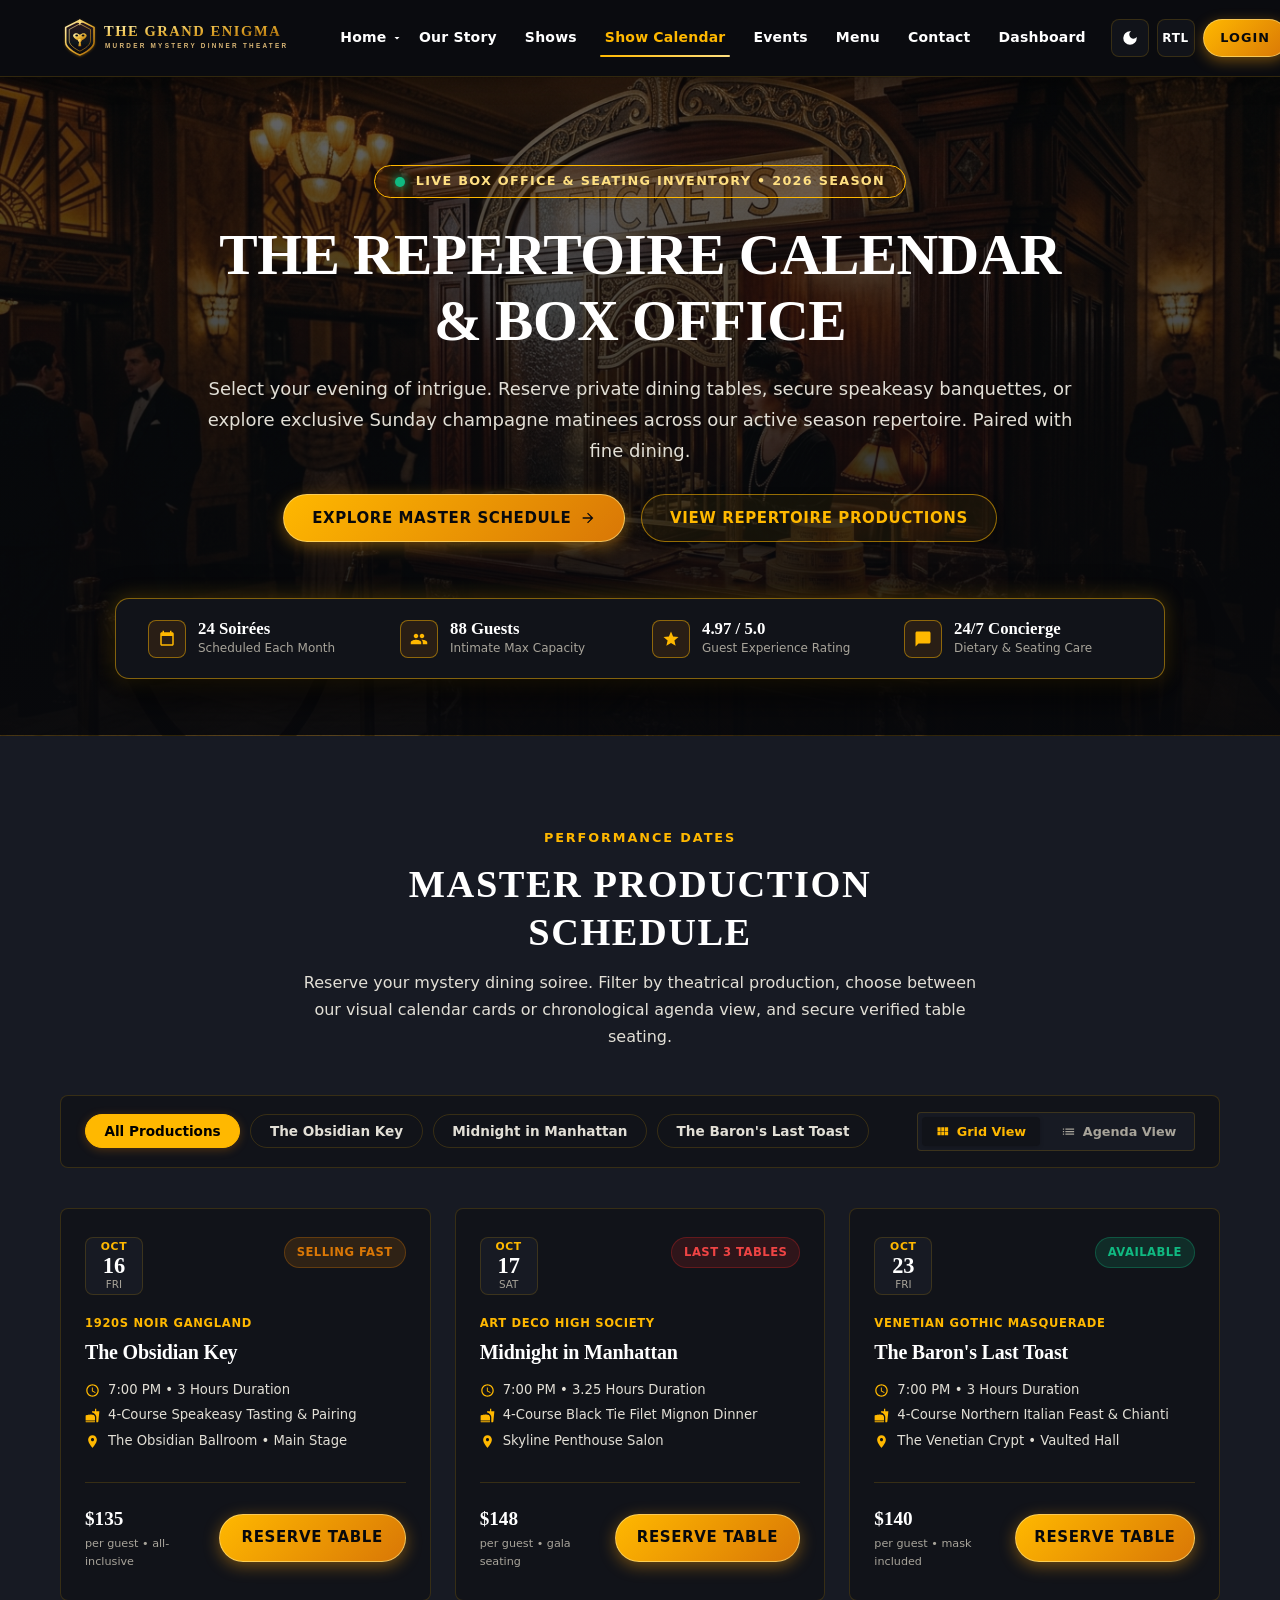
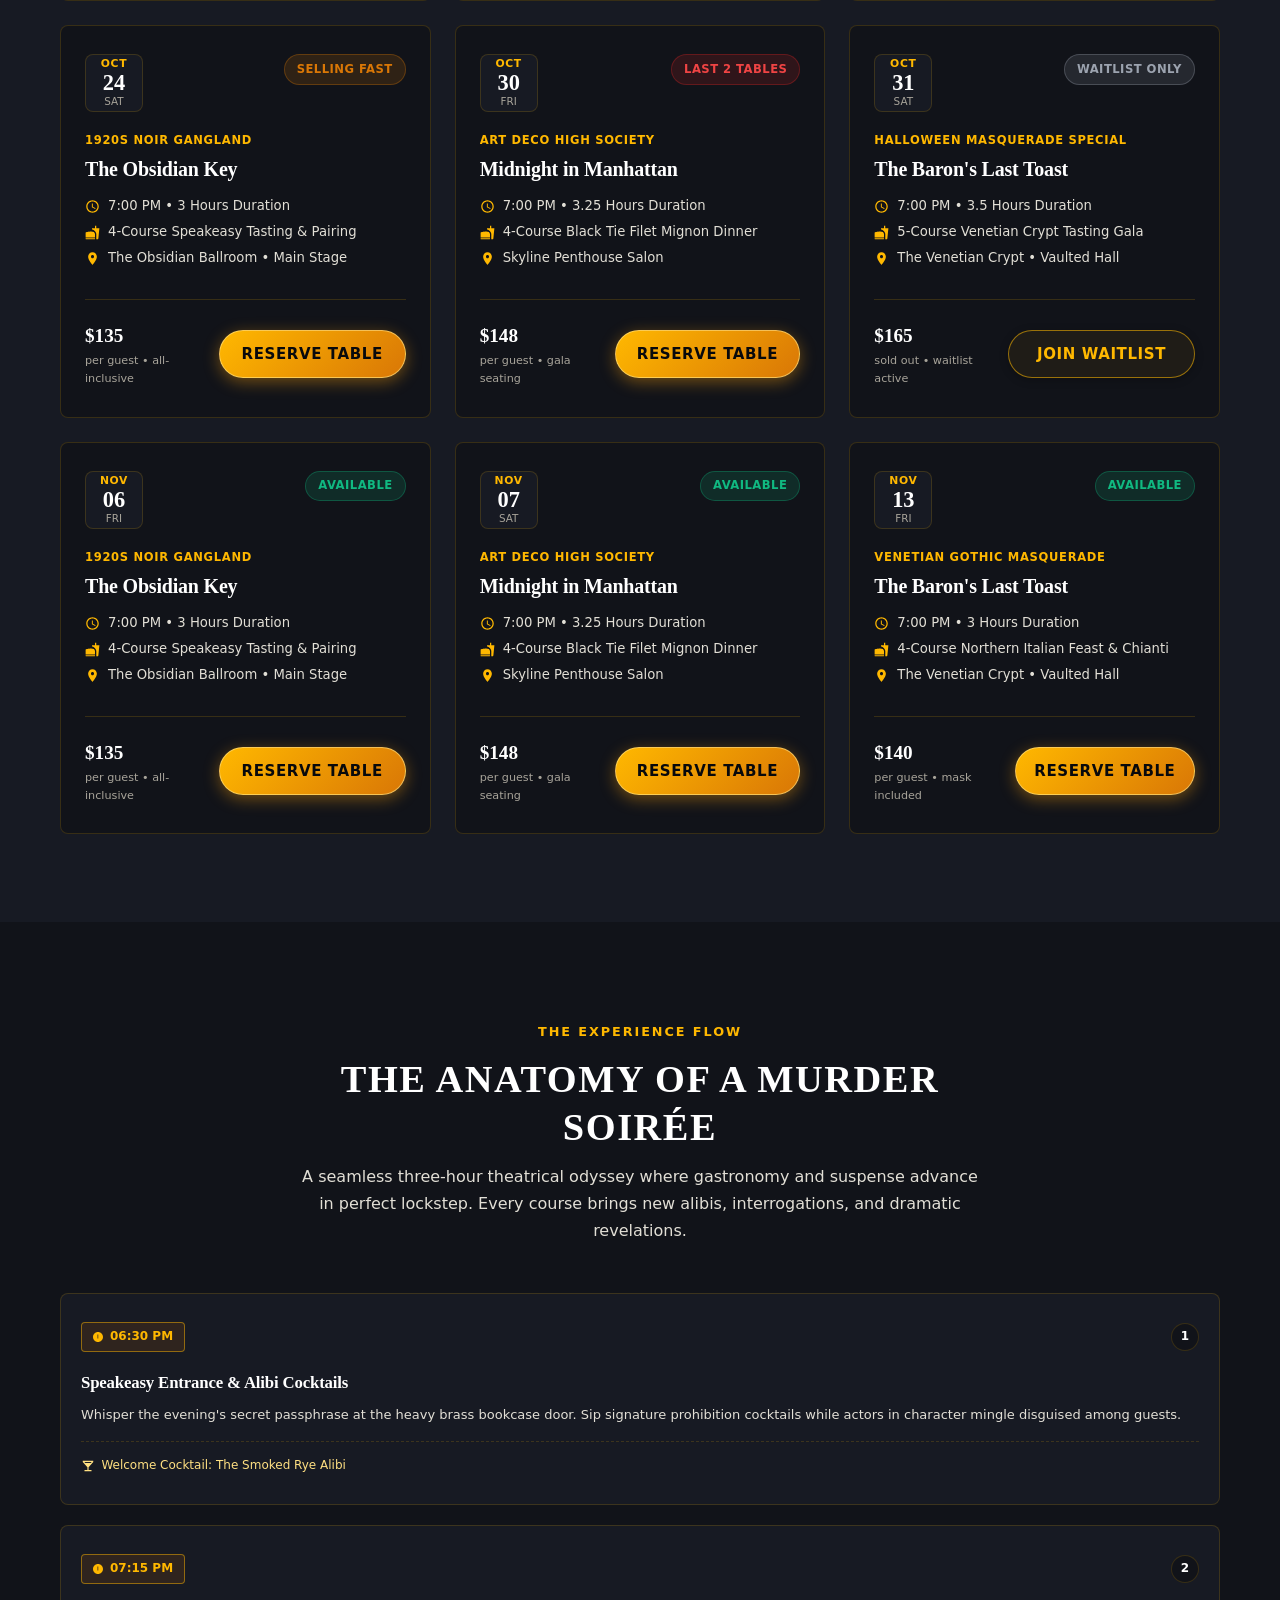
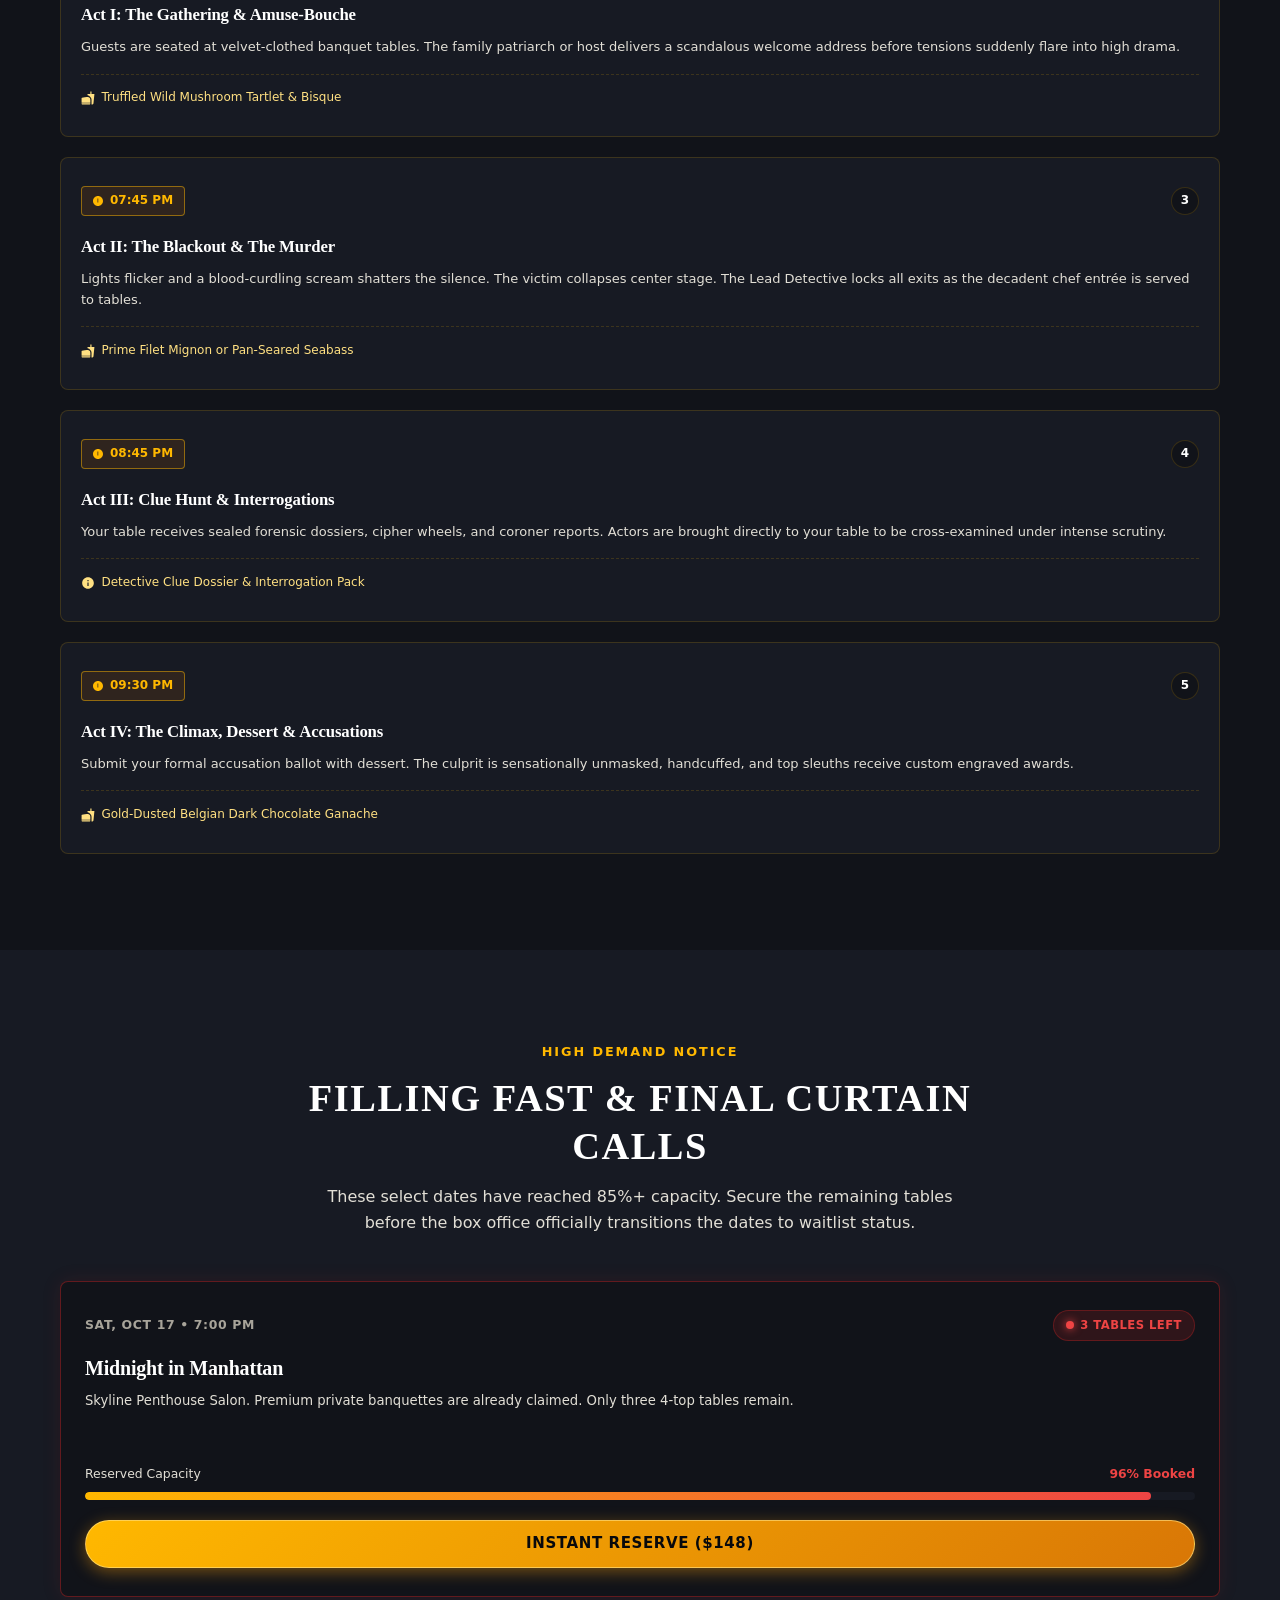
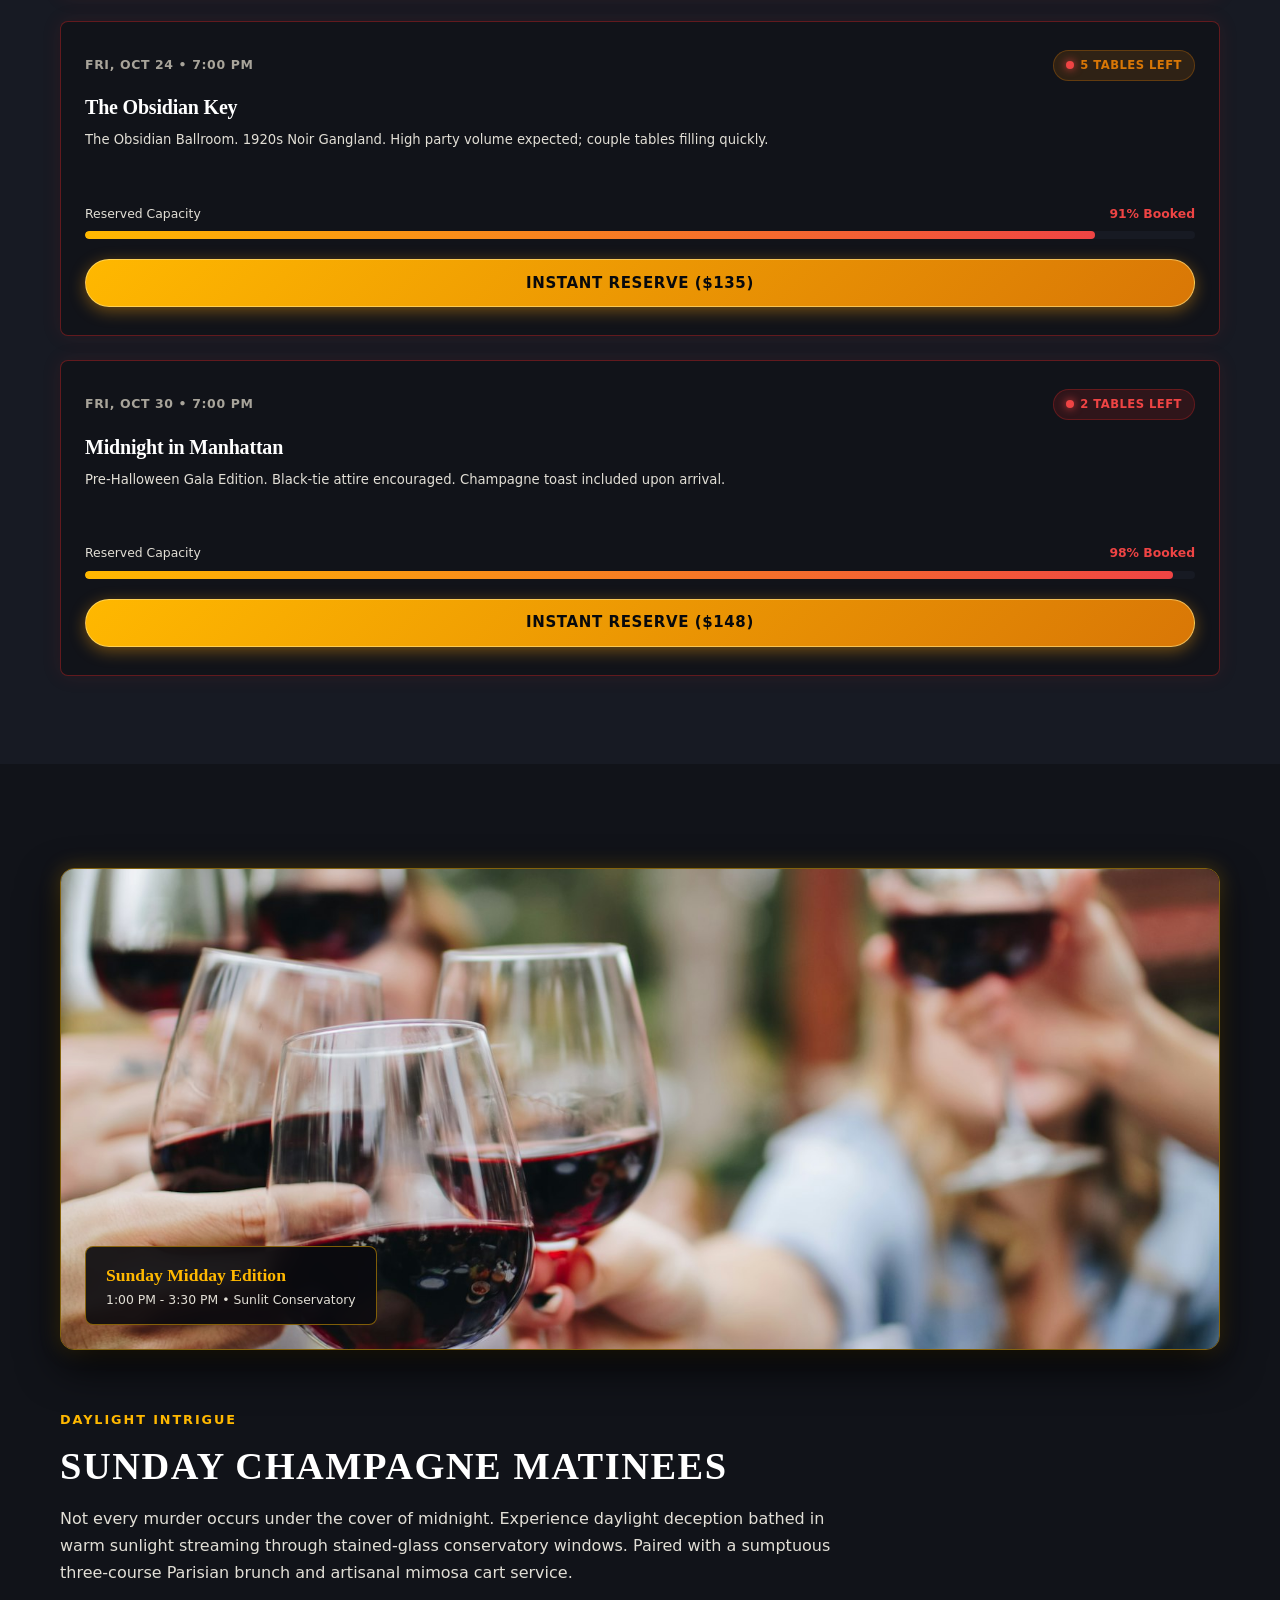
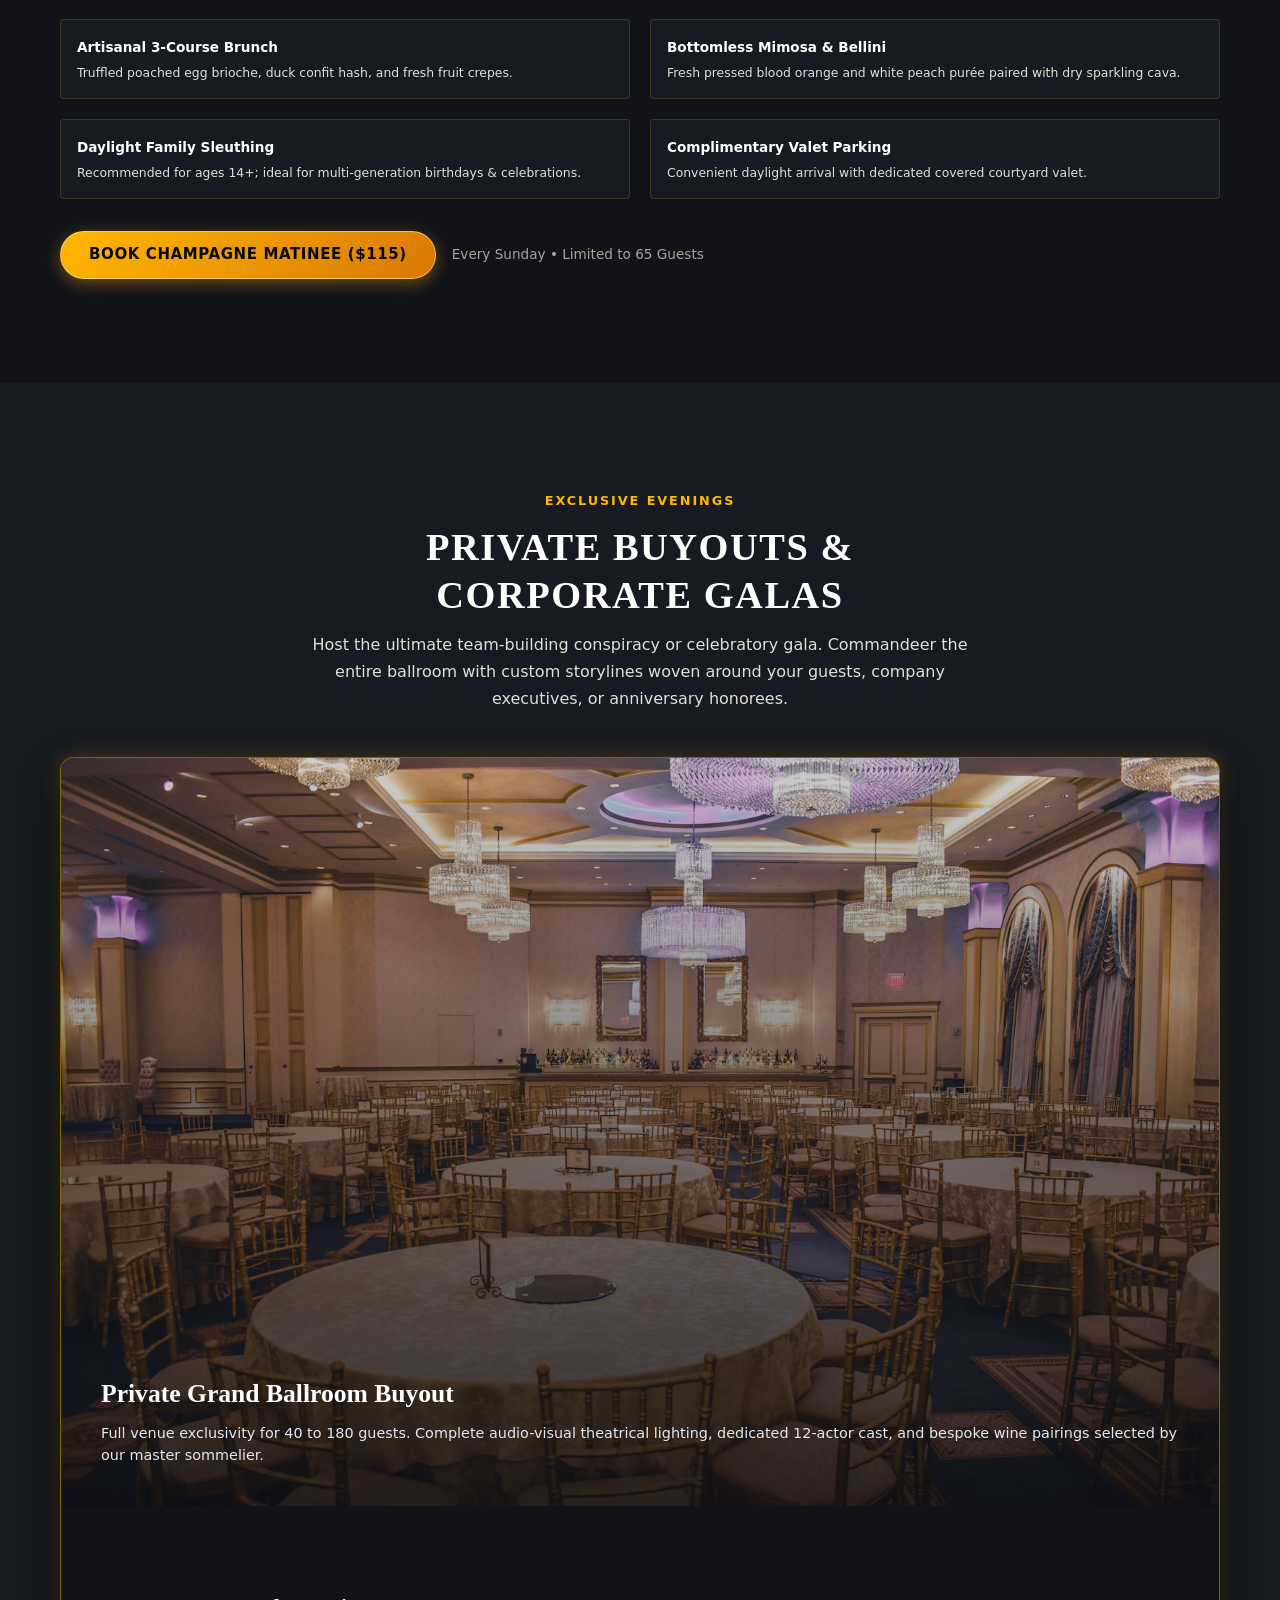
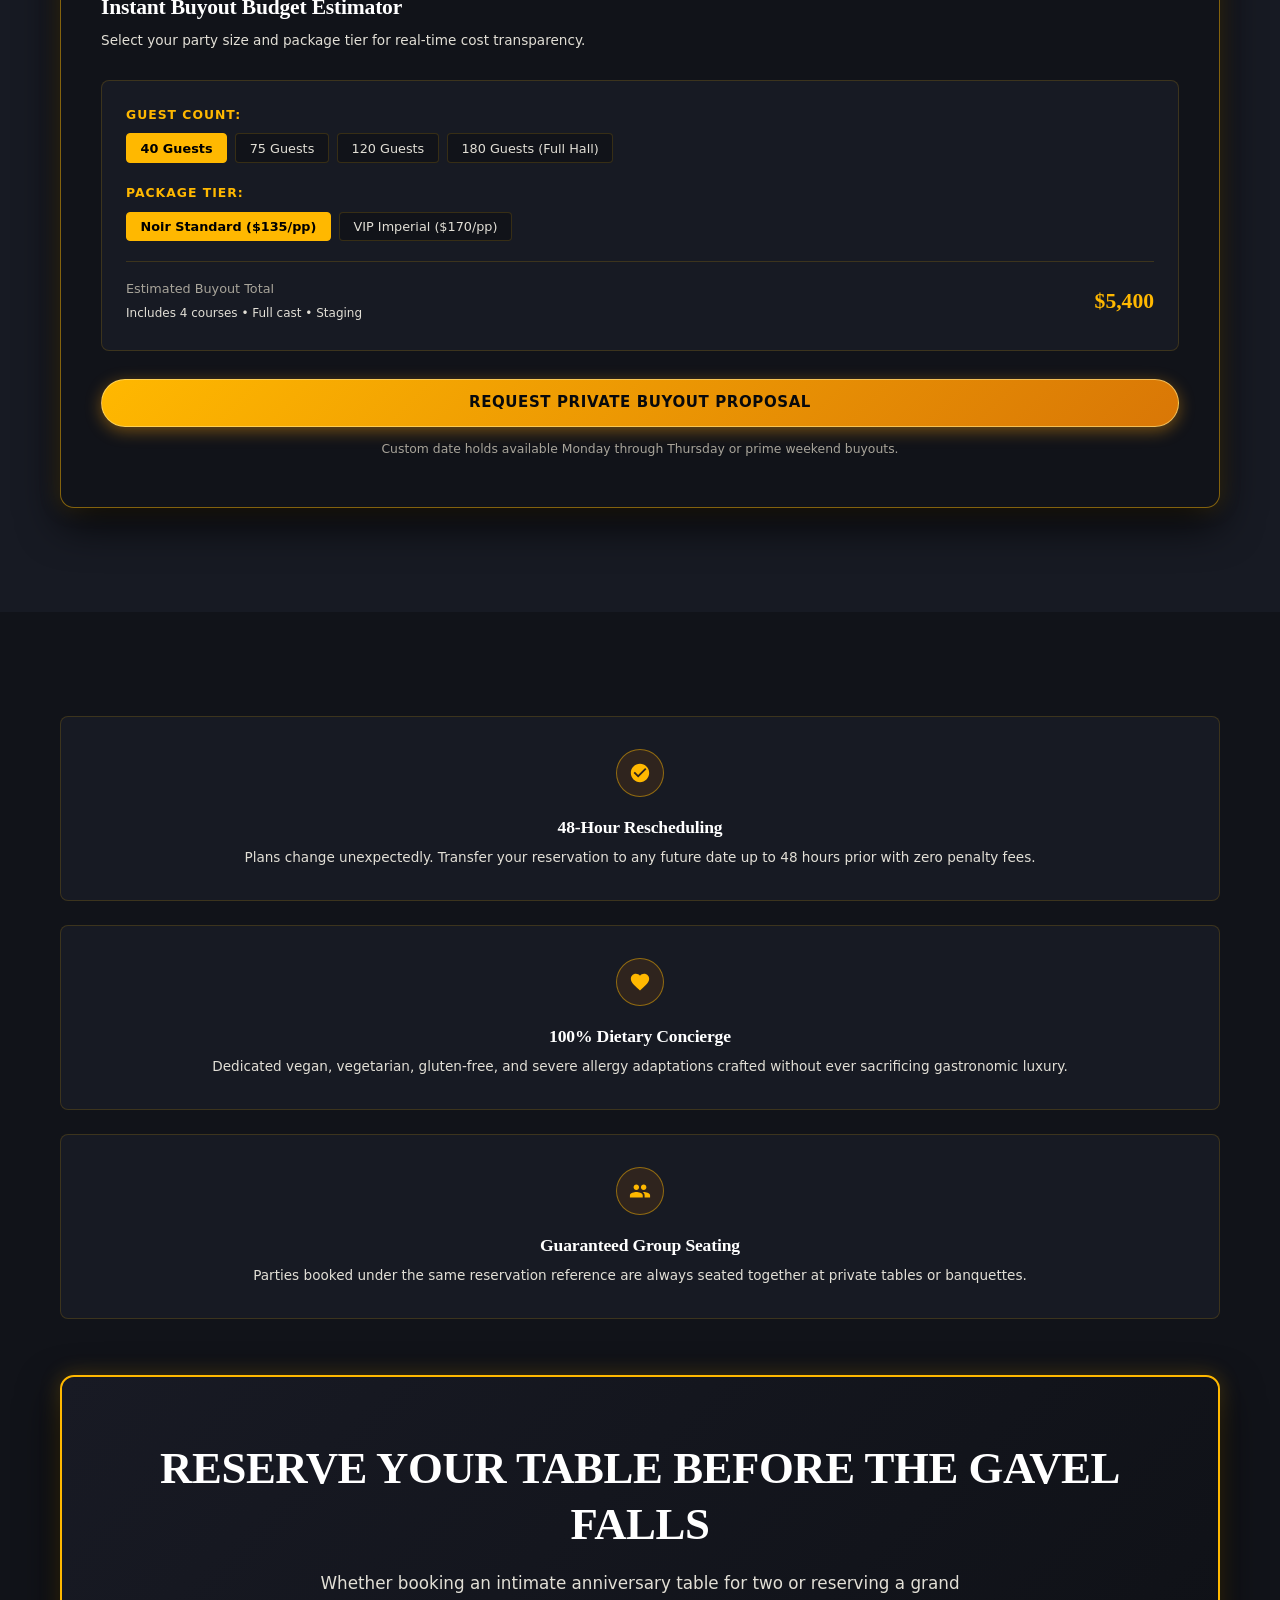
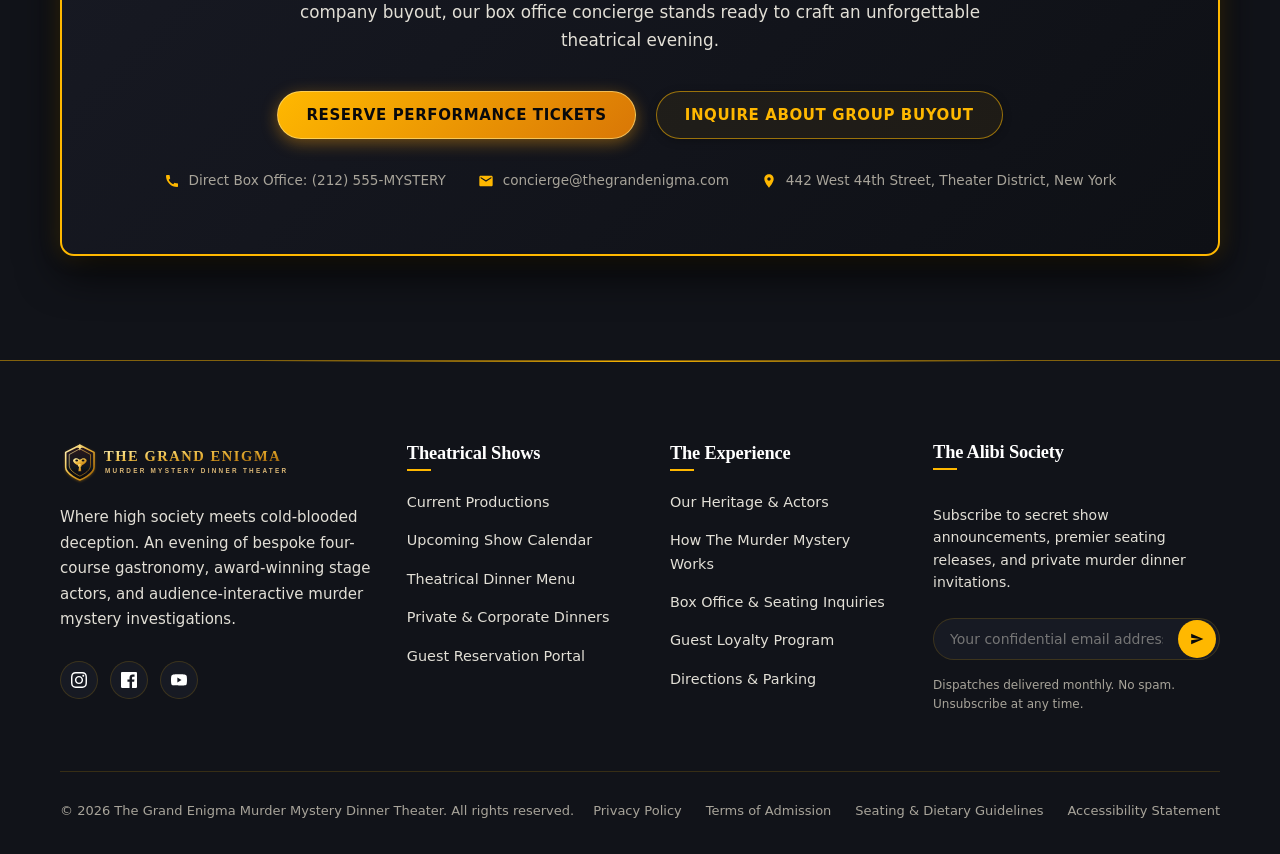
==== commit e8f74e75: "first commit" ====
--- a/calendar.html
+++ b/calendar.html
@@ -149,9 +149,6 @@
 
           <!-- Login (Separate Final Action Button) -->
           <a href="login.html" class="btn-nav-login" title="Guest Access">
-            <svg viewBox="0 0 24 24" aria-hidden="true">
-              <path d="M12.65 10C11.83 7.67 9.61 6 7 6c-3.31 0-6 2.69-6 6s2.69 6 6 6c2.61 0 4.83-1.67 5.65-4H17v4h4v-4h2v-4H12.65zM7 14c-1.1 0-2-.9-2-2s.9-2 2-2 2 .9 2 2-.9 2-2 2z"/>
-            </svg>
             <span>Login</span>
           </a>
 
@@ -234,14 +231,11 @@
         <svg width="16" height="16" viewBox="0 0 24 24" fill="var(--accent-gold)" aria-hidden="true">
           <path d="M5 16L3 5l5.5 5L12 4l3.5 6L21 5l-2 11H5zm14 3c0 .55-.45 1-1 1H6c-.55 0-1-.45-1-1v-1h14v1z"/>
         </svg>
-        <span>Guest Dashboard</span>
+        <span>Dashboard</span>
       </a>
 
       <a href="login.html" class="btn btn-primary" style="width: 100%;">
-        <svg width="15" height="15" viewBox="0 0 24 24" fill="currentColor" aria-hidden="true">
-          <path d="M12.65 10C11.83 7.67 9.61 6 7 6c-3.31 0-6 2.69-6 6s2.69 6 6 6c2.61 0 4.83-1.67 5.65-4H17v4h4v-4h2v-4H12.65zM7 14c-1.1 0-2-.9-2-2s.9-2 2-2 2 .9 2 2-.9 2-2 2z"/>
-        </svg>
-        <span>Guest Login</span>
+        <span>Login</span>
       </a>
     </div>
   </aside>
--- a/assets/css/style.css
+++ b/assets/css/style.css
@@ -137,7 +137,14 @@
 html {
   font-size: 16px;
   scroll-behavior: smooth;
+  scroll-padding-top: calc(var(--header-height, 76px) + 1.5rem);
   -webkit-text-size-adjust: 100%;
+}
+
+section[id],
+div[id],
+main > section {
+  scroll-margin-top: calc(var(--header-height, 76px) + 1.5rem);
 }
 
 body {
@@ -1340,73 +1347,112 @@
   line-height: 1.7;
 }
 
-/* Button Variants */
+/* Button Variants — Strictly Unified Primary & Secondary CTA Design System */
 .btn {
   display: inline-flex;
   align-items: center;
   justify-content: center;
-  gap: 0.5rem;
-  font-weight: 600;
+  gap: 0.55rem;
+  font-family: var(--font-body);
+  font-weight: 700;
   font-size: 0.9375rem;
+  letter-spacing: 0.04em;
+  text-transform: uppercase;
+  min-height: 48px;
+  height: 48px;
+  padding: 0 1.75rem;
   border-radius: var(--border-radius-full);
-  padding: 0.75rem 1.75rem;
-  transition: all var(--transition-fast);
+  box-sizing: border-box;
+  text-decoration: none;
   cursor: pointer;
   white-space: nowrap;
-}
-
-.btn-primary {
+  transition: all 0.25s cubic-bezier(0.16, 1, 0.3, 1);
+  line-height: 1;
+}
+
+/* Primary CTAs — Unified Treatment (.btn-primary & .btn-gold) */
+.btn-primary,
+.btn-gold {
   background: linear-gradient(135deg, var(--color-gold-main) 0%, #D97706 100%);
-  color: #08090C;
-  font-weight: 700;
-  border: 1px solid rgba(255, 224, 130, 0.6);
+  color: #08090C !important;
+  font-weight: 700;
+  border: 1px solid rgba(255, 224, 130, 0.65);
   box-shadow: 0 4px 16px var(--color-amber-glow);
 }
 
-.btn-primary:hover {
+.btn-primary:hover,
+.btn-gold:hover,
+.btn-primary:focus-visible,
+.btn-gold:focus-visible {
   background: linear-gradient(135deg, var(--color-gold-bright) 0%, var(--color-gold-main) 100%);
   box-shadow: 0 6px 22px rgba(255, 184, 0, 0.55), var(--shadow-gold);
   transform: translateY(-2px);
-  color: #08090C;
-}
-
-.btn-gold {
-  background: linear-gradient(135deg, var(--color-gold-bright) 0%, var(--color-gold-main) 100%);
-  color: #0B0C10;
-  border: 1px solid rgba(255, 255, 255, 0.4);
-  box-shadow: 0 4px 16px rgba(212, 175, 55, 0.35);
-  font-weight: 700;
-}
-
-.btn-gold:hover {
-  background: linear-gradient(135deg, #FFF0B8 0%, var(--color-gold-bright) 100%);
-  box-shadow: 0 6px 22px rgba(212, 175, 55, 0.55);
+  color: #08090C !important;
+  border-color: #FFFFFF;
+}
+
+[data-theme="light"] .btn-primary,
+[data-theme="light"] .btn-gold {
+  background: linear-gradient(135deg, #F59E0B 0%, #D97706 100%);
+  color: #FFFFFF !important;
+  border: 1px solid rgba(217, 119, 6, 0.8);
+  box-shadow: 0 4px 14px rgba(217, 119, 6, 0.3);
+}
+
+[data-theme="light"] .btn-primary:hover,
+[data-theme="light"] .btn-gold:hover,
+[data-theme="light"] .btn-primary:focus-visible,
+[data-theme="light"] .btn-gold:focus-visible {
+  background: linear-gradient(135deg, #D97706 0%, #B45309 100%);
+  box-shadow: 0 6px 20px rgba(217, 119, 6, 0.45);
+  color: #FFFFFF !important;
   transform: translateY(-2px);
-}
-
-.btn-outline-gold {
-  background: transparent;
-  color: var(--accent-gold);
-  border: 1px solid var(--accent-gold);
-}
-
-.btn-outline-gold:hover {
-  background: rgba(212, 175, 55, 0.12);
-  color: var(--color-gold-bright);
-  box-shadow: var(--shadow-gold);
+  border-color: #92400E;
+}
+
+/* Secondary CTAs — Unified Treatment (.btn-secondary, .btn-outline-gold, .btn-outline) */
+.btn-secondary,
+.btn-outline-gold,
+.btn-outline {
+  background: rgba(255, 184, 0, 0.06);
+  color: var(--accent-gold) !important;
+  border: 1.5px solid rgba(255, 184, 0, 0.55);
+  box-shadow: 0 2px 8px rgba(0, 0, 0, 0.25);
+  font-weight: 700;
+}
+
+.btn-secondary:hover,
+.btn-outline-gold:hover,
+.btn-outline:hover,
+.btn-secondary:focus-visible,
+.btn-outline-gold:focus-visible,
+.btn-outline:focus-visible {
+  background: rgba(255, 184, 0, 0.16);
+  border-color: var(--accent-gold);
+  color: var(--color-gold-bright) !important;
+  box-shadow: 0 4px 16px rgba(255, 184, 0, 0.25);
   transform: translateY(-2px);
 }
 
-.btn-secondary {
-  background: var(--bg-surface-alt);
-  color: var(--text-primary);
-  border: 1px solid var(--border-subtle);
-}
-
-.btn-secondary:hover {
-  background: var(--bg-surface-elevated);
-  border-color: var(--border-accent);
-  color: var(--accent-gold);
+[data-theme="light"] .btn-secondary,
+[data-theme="light"] .btn-outline-gold,
+[data-theme="light"] .btn-outline {
+  background: #FFFFFF;
+  color: #B45309 !important;
+  border: 1.5px solid #D97706;
+  box-shadow: 0 2px 8px rgba(217, 119, 6, 0.12);
+}
+
+[data-theme="light"] .btn-secondary:hover,
+[data-theme="light"] .btn-outline-gold:hover,
+[data-theme="light"] .btn-outline:hover,
+[data-theme="light"] .btn-secondary:focus-visible,
+[data-theme="light"] .btn-outline-gold:focus-visible,
+[data-theme="light"] .btn-outline:focus-visible {
+  background: rgba(217, 119, 6, 0.08);
+  color: #92400E !important;
+  border-color: #B45309;
+  box-shadow: 0 4px 14px rgba(217, 119, 6, 0.2);
   transform: translateY(-2px);
 }
 
@@ -1722,11 +1768,15 @@
   position: fixed;
   bottom: 2rem;
   left: 2rem;
+  right: auto;
+  max-width: calc(100vw - 4rem);
+  width: auto;
   z-index: 1200;
   display: flex;
   flex-direction: column;
-  gap: 0.5rem;
+  gap: 0.6rem;
   pointer-events: none;
+  box-sizing: border-box;
 }
 
 [dir="rtl"] .toast-container {
@@ -1736,17 +1786,29 @@
 
 .toast-message {
   pointer-events: auto;
-  background: var(--bg-surface);
-  border: 1px solid var(--border-accent);
-  border-radius: var(--border-radius-md);
-  box-shadow: var(--shadow-lg), var(--shadow-gold);
+  background: var(--bg-surface-elevated, #171A23);
+  border: 1px solid var(--border-accent, rgba(255, 184, 0, 0.48));
+  border-radius: var(--border-radius-md, 8px);
+  box-shadow: 0 12px 36px rgba(0, 0, 0, 0.6), 0 0 20px rgba(255, 184, 0, 0.25);
   padding: 0.85rem 1.25rem;
   font-size: 0.875rem;
-  color: var(--text-primary);
+  font-weight: 500;
+  color: var(--text-primary, #FFFFFF);
   display: flex;
   align-items: center;
   gap: 0.75rem;
+  box-sizing: border-box;
+  max-width: 480px;
+  width: auto;
+  word-break: break-word;
   animation: slideUpToast 0.3s cubic-bezier(0.16, 1, 0.3, 1) forwards;
+}
+
+[data-theme="light"] .toast-message {
+  background: #FFFFFF;
+  border-color: #D97706;
+  color: #111215;
+  box-shadow: 0 10px 30px rgba(0, 0, 0, 0.12), 0 0 15px rgba(217, 119, 6, 0.18);
 }
 
 .toast-icon {
@@ -1754,12 +1816,68 @@
   display: flex;
   align-items: center;
   justify-content: center;
+  flex-shrink: 0;
 }
 
 .toast-icon svg {
   width: 18px;
   height: 18px;
   fill: currentColor;
+}
+
+.toast-text {
+  flex: 1;
+  min-width: 0;
+  line-height: 1.45;
+}
+
+@media (max-width: 768px) {
+  .toast-container {
+    bottom: 1.25rem;
+    left: 1rem;
+    right: 1rem;
+    max-width: calc(100vw - 2rem);
+    width: auto;
+    align-items: center;
+  }
+
+  [dir="rtl"] .toast-container {
+    left: 1rem;
+    right: 1rem;
+  }
+
+  .toast-message {
+    width: 100%;
+    max-width: 100%;
+    padding: 0.75rem 1rem;
+    font-size: 0.82rem;
+    gap: 0.65rem;
+    box-shadow: 0 8px 24px rgba(0, 0, 0, 0.25);
+  }
+
+  .toast-icon svg {
+    width: 16px;
+    height: 16px;
+  }
+}
+
+@media (max-width: 360px) {
+  .toast-container {
+    bottom: 0.85rem;
+    left: 0.65rem;
+    right: 0.65rem;
+    max-width: calc(100vw - 1.3rem);
+  }
+
+  [dir="rtl"] .toast-container {
+    left: 0.65rem;
+    right: 0.65rem;
+  }
+
+  .toast-message {
+    padding: 0.65rem 0.85rem;
+    font-size: 0.78rem;
+  }
 }
 
 /* --------------------------------------------------------------------------
@@ -2756,7 +2874,7 @@
 
 .final-cta-features {
   margin-top: 2rem;
-  font-size: 0.875rem;
+  font-size: 0.9rem;
   font-weight: 600;
   color: #FFE082 !important;
   display: flex;
@@ -2764,6 +2882,11 @@
   justify-content: center;
   gap: 1.5rem;
   flex-wrap: wrap;
+  text-shadow: 0 1px 6px rgba(0, 0, 0, 0.9);
+}
+
+.final-cta-features span {
+  color: #FFE082 !important;
   text-shadow: 0 1px 6px rgba(0, 0, 0, 0.9);
 }
 
@@ -2997,6 +3120,8 @@
   text-transform: uppercase;
   letter-spacing: 0.05em;
   transform: rotate(12deg);
+  z-index: 10;
+  pointer-events: none;
 }
 
 [dir="rtl"] .h2-wax-seal-badge {
@@ -4134,6 +4259,24 @@
   background: rgba(248, 245, 238, 0.92);
 }
 
+.h2-countdown-inner .hero-tag-badge,
+.h2-countdown-inner .hero-tag-badge span {
+  text-shadow: none !important;
+}
+
+[data-theme="light"] .h2-countdown-inner .hero-tag-badge {
+  background: rgba(217, 119, 6, 0.12) !important;
+  border-color: rgba(217, 119, 6, 0.45) !important;
+  color: #92400E !important;
+  text-shadow: none !important;
+  font-weight: 800 !important;
+}
+
+[data-theme="light"] .h2-countdown-inner .hero-tag-badge span {
+  color: #92400E !important;
+  text-shadow: none !important;
+}
+
 [data-theme="light"] .h2-countdown-inner .home-hero-title {
   color: #111215 !important;
   text-shadow: none !important;
@@ -4157,16 +4300,22 @@
   color: #6B7280;
 }
 
-[data-theme="light"] .h2-countdown-inner .final-cta-features,
-[data-theme="light"] .final-cta-features {
-  color: #1F2937 !important;
+[data-theme="light"] .h2-countdown-inner .final-cta-features {
+  color: #374151 !important;
   text-shadow: none !important;
 }
 
-[data-theme="light"] .h2-countdown-inner .final-cta-features span,
-[data-theme="light"] .final-cta-features span {
-  color: #1F2937 !important;
+[data-theme="light"] .h2-countdown-inner .final-cta-features span {
+  color: #374151 !important;
   text-shadow: none !important;
+}
+
+.final-cta-section .final-cta-features,
+.final-cta-section .final-cta-features span,
+[data-theme="light"] .final-cta-section .final-cta-features,
+[data-theme="light"] .final-cta-section .final-cta-features span {
+  color: #FFE082 !important;
+  text-shadow: 0 1px 6px rgba(0, 0, 0, 0.9) !important;
 }
 
 @keyframes fadeIn {
@@ -4183,14 +4332,14 @@
    -------------------------------------------------------------------------- */
 .shows-hero-section {
   position: relative;
-  min-height: 540px;
+  min-height: 520px;
   display: flex;
   align-items: center;
   justify-content: center;
-  padding: 6.5rem 0 4rem;
+  padding: 6.5rem 0 4.5rem;
   box-sizing: border-box;
   background-color: var(--bg-surface);
-  background-image: linear-gradient(180deg, rgba(8, 9, 12, 0.88) 0%, rgba(8, 9, 12, 0.96) 100%),
+  background-image: linear-gradient(180deg, rgba(8, 9, 12, 0.62) 0%, rgba(8, 9, 12, 0.78) 55%, rgba(8, 9, 12, 0.96) 100%),
                     url('../images/shows/shows_hero_repertoire.jpg');
   background-size: cover;
   background-position: center;
@@ -4199,7 +4348,7 @@
 }
 
 [data-theme="light"] .shows-hero-section {
-  background-image: linear-gradient(180deg, rgba(248, 245, 238, 0.92) 0%, rgba(248, 245, 238, 0.98) 100%),
+  background-image: linear-gradient(180deg, rgba(253, 251, 247, 0.78) 0%, rgba(248, 245, 238, 0.88) 55%, rgba(248, 245, 238, 0.98) 100%),
                     url('../images/shows/shows_hero_repertoire.jpg');
 }
 
@@ -4681,30 +4830,47 @@
 
 .show-card-highlight {
   display: grid;
-  grid-template-columns: 1fr 1fr;
-  gap: 0.65rem;
-  padding: 0.75rem 0.85rem;
+  grid-template-columns: repeat(2, minmax(0, 1fr));
+  gap: 0.75rem;
+  padding: 0.85rem 0.95rem;
   background: var(--bg-surface-alt);
   border: 1px solid var(--border-subtle);
   border-radius: var(--border-radius-md);
-  min-height: 64px;
-  align-items: center;
+  min-height: 68px;
+  align-items: start;
   box-sizing: border-box;
   margin-bottom: 1.15rem;
+  width: 100%;
 }
 
 .show-hl-col {
   display: flex;
   flex-direction: column;
-  gap: 0.15rem;
+  gap: 0.25rem;
+  min-width: 0;
+  justify-content: flex-start;
+}
+
+.show-hl-col:last-child {
+  padding-left: 0.65rem;
+  border-left: 1px solid var(--border-subtle);
+}
+
+[dir="rtl"] .show-hl-col:last-child {
+  padding-left: 0;
+  padding-right: 0.65rem;
+  border-left: none;
+  border-right: 1px solid var(--border-subtle);
 }
 
 .show-hl-k {
   font-size: 0.68rem;
   font-weight: 700;
   text-transform: uppercase;
-  letter-spacing: 0.05em;
+  letter-spacing: 0.06em;
   color: var(--color-gold-bright);
+  white-space: nowrap;
+  line-height: 1.2;
 }
 
 [data-theme="light"] .show-hl-k {
@@ -4712,13 +4878,13 @@
 }
 
 .show-hl-v {
-  font-size: 0.775rem;
+  font-size: 0.785rem;
   font-weight: 600;
   color: var(--text-primary);
-  line-height: 1.3;
-  white-space: nowrap;
-  overflow: hidden;
-  text-overflow: ellipsis;
+  line-height: 1.35;
+  white-space: normal;
+  word-break: normal;
+  overflow-wrap: break-word;
 }
 
 .show-card-footer {
@@ -5394,6 +5560,30 @@
   }
 }
 
+@media (max-width: 768px) {
+  .genre-cards-grid {
+    grid-template-columns: 1fr !important;
+    max-width: 480px;
+    margin-left: auto;
+    margin-right: auto;
+    gap: 1.5rem;
+  }
+  .shows-productions-grid {
+    grid-template-columns: 1fr !important;
+    max-width: 480px;
+    margin-left: auto;
+    margin-right: auto;
+    gap: 1.5rem;
+  }
+  .shows-premieres-grid {
+    grid-template-columns: 1fr !important;
+    max-width: 480px;
+    margin-left: auto;
+    margin-right: auto;
+    gap: 1.5rem;
+  }
+}
+
 @media (max-width: 640px) {
   .shows-live-badge-card {
     position: static !important;
@@ -5423,9 +5613,18 @@
   }
   .show-card-highlight {
     grid-template-columns: 1fr;
-    gap: 0.6rem;
+    gap: 0.55rem;
     min-height: auto;
     padding: 0.85rem 1rem;
+    align-items: stretch;
+  }
+  .show-hl-col:last-child {
+    padding-left: 0 !important;
+    padding-right: 0 !important;
+    border-left: none !important;
+    border-right: none !important;
+    padding-top: 0.55rem;
+    border-top: 1px solid var(--border-subtle);
   }
   .show-hl-v {
     white-space: normal;
@@ -5465,14 +5664,14 @@
    -------------------------------------------------------------------------- */
 .cal-hero-section {
   position: relative;
-  min-height: 540px;
+  min-height: 520px;
   display: flex;
   align-items: center;
   justify-content: center;
-  padding: 6.5rem 0 4rem;
+  padding: 6.5rem 0 4.5rem;
   box-sizing: border-box;
   background-color: var(--bg-surface);
-  background-image: linear-gradient(180deg, rgba(10, 11, 15, 0.88) 0%, rgba(10, 11, 15, 0.95) 100%),
+  background-image: linear-gradient(180deg, rgba(8, 9, 12, 0.62) 0%, rgba(8, 9, 12, 0.78) 55%, rgba(8, 9, 12, 0.96) 100%),
                     url('../images/calendar/calendar_hero_boxoffice.jpg');
   background-size: cover;
   background-position: center;
@@ -5481,7 +5680,7 @@
 }
 
 [data-theme="light"] .cal-hero-section {
-  background-image: linear-gradient(180deg, rgba(248, 245, 238, 0.92) 0%, rgba(248, 245, 238, 0.98) 100%),
+  background-image: linear-gradient(180deg, rgba(253, 251, 247, 0.78) 0%, rgba(248, 245, 238, 0.88) 55%, rgba(248, 245, 238, 0.98) 100%),
                     url('../images/calendar/calendar_hero_boxoffice.jpg');
 }
 
@@ -6726,14 +6925,14 @@
    -------------------------------------------------------------------------- */
 .events-hero-section {
   position: relative;
-  min-height: 540px;
+  min-height: 520px;
   display: flex;
   align-items: center;
   justify-content: center;
-  padding: 6.5rem 0 4rem;
+  padding: 6.5rem 0 4.5rem;
   box-sizing: border-box;
   background-color: var(--bg-surface);
-  background-image: linear-gradient(180deg, rgba(10, 11, 15, 0.88) 0%, rgba(10, 11, 15, 0.96) 100%),
+  background-image: linear-gradient(180deg, rgba(8, 9, 12, 0.62) 0%, rgba(8, 9, 12, 0.78) 55%, rgba(8, 9, 12, 0.96) 100%),
                     url('../images/events/events_hero_corporate.jpg');
   background-size: cover;
   background-position: center;
@@ -6742,7 +6941,7 @@
 }
 
 [data-theme="light"] .events-hero-section {
-  background-image: linear-gradient(180deg, rgba(248, 245, 238, 0.92) 0%, rgba(248, 245, 238, 0.98) 100%),
+  background-image: linear-gradient(180deg, rgba(253, 251, 247, 0.78) 0%, rgba(248, 245, 238, 0.88) 55%, rgba(248, 245, 238, 0.98) 100%),
                     url('../images/events/events_hero_corporate.jpg');
 }
 
@@ -7779,33 +7978,40 @@
     grid-row: auto;
   }
   .events-packages-grid {
+    grid-template-columns: repeat(2, 1fr);
+    max-width: 860px;
+    margin-left: auto;
+    margin-right: auto;
+    gap: 1.5rem;
+  }
+  .events-package-card:nth-child(3) {
+    grid-column: auto;
+    max-width: 100%;
+  }
+  .events-package-name,
+  .events-package-sub,
+  .events-package-item {
+    min-height: auto;
+  }
+  .events-perks-grid {
+    grid-template-columns: 1fr;
+  }
+  .events-assurances-grid {
+    grid-template-columns: 1fr;
+  }
+  .events-assurance-title {
+    min-height: auto;
+  }
+}
+
+@media (max-width: 768px) {
+  .events-packages-grid {
     grid-template-columns: 1fr;
     max-width: 480px;
     margin-left: auto;
     margin-right: auto;
-    gap: 1.5rem;
-  }
-  .events-package-card:nth-child(3) {
-    grid-column: auto;
-    max-width: 100%;
-  }
-  .events-package-name,
-  .events-package-sub,
-  .events-package-item {
-    min-height: auto;
-  }
-  .events-perks-grid {
-    grid-template-columns: 1fr;
-  }
-  .events-assurances-grid {
-    grid-template-columns: 1fr;
-  }
-  .events-assurance-title {
-    min-height: auto;
-  }
-}
-
-@media (max-width: 768px) {
+    gap: 1.75rem;
+  }
   .events-inquiry-grid {
     grid-template-columns: 1fr;
   }
@@ -7880,14 +8086,14 @@
    -------------------------------------------------------------------------- */
 .menu-hero-section {
   position: relative;
-  min-height: 540px;
+  min-height: 520px;
   display: flex;
   align-items: center;
   justify-content: center;
-  padding: 6.5rem 0 4rem;
+  padding: 6.5rem 0 4.5rem;
   box-sizing: border-box;
   background-color: var(--bg-surface);
-  background-image: linear-gradient(180deg, rgba(10, 11, 15, 0.88) 0%, rgba(10, 11, 15, 0.96) 100%),
+  background-image: linear-gradient(180deg, rgba(8, 9, 12, 0.62) 0%, rgba(8, 9, 12, 0.78) 55%, rgba(8, 9, 12, 0.96) 100%),
                     url('../images/menu/menu_hero_gastronomy.jpg');
   background-size: cover;
   background-position: center;
@@ -7896,7 +8102,7 @@
 }
 
 [data-theme="light"] .menu-hero-section {
-  background-image: linear-gradient(180deg, rgba(248, 245, 238, 0.92) 0%, rgba(248, 245, 238, 0.98) 100%),
+  background-image: linear-gradient(180deg, rgba(253, 251, 247, 0.78) 0%, rgba(248, 245, 238, 0.88) 55%, rgba(248, 245, 238, 0.98) 100%),
                     url('../images/menu/menu_hero_gastronomy.jpg');
 }
 
@@ -8492,6 +8698,7 @@
   justify-content: center;
   flex-grow: 1;
   min-width: 0;
+  gap: 0.35rem;
 }
 
 .menu-cocktail-name-row {
@@ -8499,7 +8706,7 @@
   justify-content: space-between;
   align-items: baseline;
   gap: 0.75rem;
-  margin-bottom: 0.35rem;
+  margin-bottom: 0;
 }
 
 .menu-cocktail-name {
@@ -8509,7 +8716,6 @@
   color: var(--text-primary);
   line-height: 1.25;
   margin: 0;
-  white-space: normal;
 }
 
 .menu-cocktail-price {
@@ -8518,6 +8724,7 @@
   color: var(--accent-gold);
   font-size: 1.05rem;
   flex-shrink: 0;
+  line-height: 1.25;
 }
 
 .menu-cocktail-desc {
@@ -9066,20 +9273,20 @@
    -------------------------------------------------------------------------- */
 .story-hero-section {
   position: relative;
-  min-height: 540px;
+  min-height: 520px;
   display: flex;
   align-items: center;
   justify-content: center;
-  padding: 6.5rem 0 4rem;
+  padding: 6.5rem 0 4.5rem;
   box-sizing: border-box;
-  background: linear-gradient(180deg, rgba(8, 9, 12, 0.82) 0%, rgba(13, 15, 20, 0.94) 100%),
+  background: linear-gradient(180deg, rgba(8, 9, 12, 0.62) 0%, rgba(8, 9, 12, 0.78) 55%, rgba(8, 9, 12, 0.96) 100%),
               url('../images/story/story_hero_heritage.jpg') center/cover no-repeat;
   border-bottom: 1px solid var(--border-subtle);
   overflow: hidden;
 }
 
 [data-theme="light"] .story-hero-section {
-  background: linear-gradient(180deg, rgba(250, 248, 245, 0.88) 0%, rgba(245, 240, 230, 0.95) 100%),
+  background: linear-gradient(180deg, rgba(253, 251, 247, 0.78) 0%, rgba(248, 245, 238, 0.88) 55%, rgba(248, 245, 238, 0.98) 100%),
               url('../images/story/story_hero_heritage.jpg') center/cover no-repeat;
 }
 
@@ -10088,14 +10295,14 @@
    -------------------------------------------------------------------------- */
 .contact-hero-section {
   position: relative;
-  min-height: 540px;
+  min-height: 520px;
   display: flex;
   align-items: center;
   justify-content: center;
-  padding: 6.5rem 0 4rem;
+  padding: 6.5rem 0 4.5rem;
   box-sizing: border-box;
   background-color: var(--bg-surface);
-  background-image: linear-gradient(180deg, rgba(8, 9, 12, 0.88) 0%, rgba(13, 15, 20, 0.98) 100%),
+  background-image: linear-gradient(180deg, rgba(8, 9, 12, 0.62) 0%, rgba(8, 9, 12, 0.78) 55%, rgba(8, 9, 12, 0.96) 100%),
                     url('../images/contact/contact_hero_facade.jpg');
   background-size: cover;
   background-position: center;
@@ -10104,7 +10311,7 @@
 }
 
 [data-theme="light"] .contact-hero-section {
-  background-image: linear-gradient(180deg, rgba(248, 245, 238, 0.92) 0%, rgba(248, 245, 238, 0.98) 100%),
+  background-image: linear-gradient(180deg, rgba(253, 251, 247, 0.78) 0%, rgba(248, 245, 238, 0.88) 55%, rgba(248, 245, 238, 0.98) 100%),
                     url('../images/contact/contact_hero_facade.jpg');
 }
 
@@ -10535,7 +10742,9 @@
 
 .contact-map-visual {
   position: relative;
-  min-height: 440px;
+  display: flex;
+  flex-direction: column;
+  min-height: 460px;
   width: 100%;
   height: 100%;
   border-right: 1px solid var(--border-subtle);
@@ -10547,41 +10756,40 @@
   border-color: rgba(0, 0, 0, 0.1);
 }
 
+.contact-map-topbar {
+  display: flex;
+  align-items: center;
+  gap: 0.65rem;
+  padding: 0.75rem 1.25rem;
+  background: var(--bg-card);
+  border-bottom: 1px solid var(--border-subtle);
+  color: var(--color-gold-bright);
+  font-size: 0.84rem;
+  font-weight: 700;
+  letter-spacing: 0.03em;
+  z-index: 2;
+  box-sizing: border-box;
+}
+
+[data-theme="light"] .contact-map-topbar {
+  background: #F8F5EE;
+  border-bottom-color: rgba(0, 0, 0, 0.1);
+  color: #92400E;
+}
+
+.contact-map-topbar-text {
+  white-space: nowrap;
+  text-overflow: ellipsis;
+  overflow: hidden;
+}
+
 .contact-map-iframe {
   width: 100%;
   height: 100%;
-  min-height: 440px;
+  flex: 1;
+  min-height: 380px;
   border: none;
   display: block;
-}
-
-.contact-map-overlay-badge {
-  position: absolute;
-  top: 1.25rem;
-  left: 1.25rem;
-  z-index: 2;
-  display: inline-flex;
-  align-items: center;
-  gap: 0.6rem;
-  background: rgba(13, 15, 20, 0.92);
-  border: 1px solid rgba(212, 175, 55, 0.45);
-  color: var(--color-gold-bright);
-  font-size: 0.82rem;
-  font-weight: 700;
-  padding: 0.5rem 1rem;
-  border-radius: var(--border-radius-full);
-  backdrop-filter: blur(8px);
-  -webkit-backdrop-filter: blur(8px);
-  box-shadow: 0 4px 16px rgba(0, 0, 0, 0.4);
-  pointer-events: none;
-  max-width: calc(100% - 2.5rem);
-}
-
-[data-theme="light"] .contact-map-overlay-badge {
-  background: rgba(255, 255, 255, 0.95);
-  border-color: #B45309;
-  color: #92400E;
-  box-shadow: 0 4px 16px rgba(0, 0, 0, 0.12);
 }
 
 .contact-map-dot {
@@ -11024,13 +11232,61 @@
   color: #B45309;
 }
 
-/* Responsive Rules for Contact */
+/* ==========================================================================
+   Comprehensive Responsive Rules for Contact & Box Office Concierge
+   ========================================================================== */
+
+/* 1. Base safeguards across all viewport widths */
+.contact-hero-section,
+.contact-inquiry-section,
+.contact-map-section,
+.contact-valet-section,
+.contact-seating-section,
+.contact-faq-section,
+.contact-cta-section {
+  width: 100%;
+  max-width: 100vw;
+  box-sizing: border-box;
+  overflow: hidden;
+}
+
+.contact-inquiry-split,
+.contact-form-wrap,
+.contact-form-grid,
+.contact-field,
+.contact-info-panel,
+.contact-info-card,
+.contact-map-card,
+.contact-valet-card,
+.contact-seating-split,
+.contact-faq-wrapper,
+.contact-cta-box {
+  width: 100%;
+  max-width: 100%;
+  box-sizing: border-box;
+  min-width: 0;
+}
+
+.contact-input,
+.contact-select,
+.contact-textarea,
+input[type="date"].contact-input {
+  width: 100%;
+  max-width: 100%;
+  box-sizing: border-box;
+  min-width: 0;
+}
+
+.contact-input[type="date"]::-webkit-calendar-picker-indicator {
+  cursor: pointer;
+  padding: 0 4px;
+}
+
+/* 2. Tablet & Medium Screens (<= 1024px) */
 @media (max-width: 1024px) {
-  .contact-channels-grid {
-    grid-template-columns: 1fr;
-  }
   .contact-inquiry-split {
     grid-template-columns: 1fr;
+    gap: 2.5rem;
   }
   .contact-map-card {
     grid-template-columns: 1fr;
@@ -11039,67 +11295,261 @@
     grid-template-columns: 1fr;
   }
   .contact-valet-media {
-    min-height: 300px;
+    min-height: 320px;
   }
   .contact-seating-split {
     grid-template-columns: 1fr;
+    gap: 2.5rem;
   }
   .contact-seating-img {
-    height: 320px;
+    height: 340px;
+  }
+}
+
+/* 3. Small Tablets & Phablets (<= 768px) */
+@media (max-width: 768px) {
+  .back-to-top {
+    display: none !important;
+  }
+  .contact-inquiry-section,
+  .contact-map-section,
+  .contact-valet-section,
+  .contact-seating-section,
+  .contact-faq-section,
+  .contact-cta-section {
+    padding: 3.75rem 0;
+  }
+  .contact-inquiry-split {
+    gap: 2rem;
+  }
+  .contact-form-wrap {
+    padding: 2rem 1.5rem;
+  }
+  .contact-form-grid {
+    grid-template-columns: 1fr;
+    gap: 1.15rem;
+  }
+  .contact-info-card {
+    padding: 2rem 1.5rem;
+  }
+  .contact-map-details {
+    padding: 2.25rem 1.5rem;
+  }
+  .contact-map-topbar {
+    padding: 0.75rem 1.15rem;
+    font-size: 0.8rem;
+  }
+  .contact-valet-body {
+    padding: 2.25rem 1.5rem;
+  }
+  .contact-cta-box {
+    padding: 3.5rem 2rem;
   }
   .contact-guarantees-grid {
-    gap: 1.25rem 2rem;
-    max-width: 600px;
-  }
-}
-
-@media (max-width: 768px) {
-  .contact-hero-actions-row {
+    gap: 1rem 1.5rem;
+    padding-top: 1.5rem;
+  }
+  .contact-guarantee-item {
+    font-size: 0.84rem;
+    white-space: normal;
+  }
+}
+
+/* 4. Standard Mobile Screens (<= 480px) */
+@media (max-width: 480px) {
+  .contact-inquiry-section,
+  .contact-map-section,
+  .contact-valet-section,
+  .contact-seating-section,
+  .contact-faq-section,
+  .contact-cta-section {
+    padding: 2.75rem 0;
+  }
+  .contact-hero-title {
+    font-size: clamp(1.5rem, 6.5vw, 2.2rem);
+    line-height: 1.2;
+  }
+  .contact-hero-lead {
+    font-size: 0.95rem;
+    line-height: 1.6;
+  }
+  .contact-hero-actions {
     flex-direction: column;
-    align-items: stretch;
-  }
-  .contact-hero-actions-row .btn {
+    width: 100%;
+    gap: 0.75rem;
+  }
+  .contact-hero-actions .btn {
     width: 100%;
     justify-content: center;
+  }
+  .contact-form-wrap {
+    padding: 1.5rem 1rem;
+    border-radius: var(--border-radius-lg);
+  }
+  .contact-form-grid {
+    gap: 1rem;
+    margin-bottom: 1.25rem;
+  }
+  .contact-field {
+    margin-bottom: 0;
+  }
+  .contact-label {
+    font-size: 0.76rem;
+    margin-bottom: 0.35rem;
+    letter-spacing: 0.04em;
+  }
+  .contact-input,
+  .contact-select,
+  .contact-textarea {
+    font-size: 0.88rem;
+    padding: 0.75rem 0.85rem;
+  }
+  .contact-select {
+    padding-right: 2rem;
+    background-position: calc(100% - 0.75rem) center;
+  }
+  .contact-input[type="date"] {
+    min-height: 44px;
+    padding: 0.65rem 0.85rem;
+  }
+  .contact-textarea {
+    min-height: 100px;
+  }
+  .contact-submit-btn {
+    width: 100%;
+    padding: 0.85rem 1rem;
+    font-size: 0.88rem;
+  }
+  .contact-info-card {
+    padding: 1.5rem 1rem;
+    border-radius: var(--border-radius-lg);
+  }
+  .contact-info-title {
+    font-size: 1.15rem;
+  }
+  .contact-hours-table {
+    table-layout: auto;
+  }
+  .contact-hours-table td {
+    padding: 0.55rem 0;
+    font-size: 0.82rem;
+    line-height: 1.3;
+  }
+  .contact-hours-table td:last-child {
     white-space: normal;
-    text-align: center;
-  }
-  .contact-channel-tile {
-    padding: 1.5rem 1.25rem;
-  }
-  .contact-form-grid {
-    grid-template-columns: 1fr;
-  }
-  .contact-form-wrap {
-    padding: 1.75rem 1.25rem;
+    text-align: right;
   }
   .contact-map-details {
-    padding: 2rem 1.5rem;
+    padding: 1.75rem 1rem;
+  }
+  .contact-transit-item {
+    gap: 0.85rem;
+    margin-bottom: 1.25rem;
+  }
+  .contact-transit-icon {
+    width: 36px;
+    height: 36px;
+  }
+  .contact-transit-title {
+    font-size: 0.92rem;
+  }
+  .contact-transit-desc {
+    font-size: 0.82rem;
   }
   .contact-valet-body {
-    padding: 2rem 1.5rem;
+    padding: 1.75rem 1rem;
+  }
+  .contact-valet-pillars {
+    gap: 1.15rem;
+    margin-top: 1.25rem;
+  }
+  .contact-pillar-row {
+    gap: 0.75rem;
+  }
+  .contact-pillar-icon {
+    width: 32px;
+    height: 32px;
+  }
+  .contact-tier-card {
+    padding: 1.35rem 1rem;
+  }
+  .contact-tier-title {
+    font-size: 1.05rem;
+  }
+  .contact-tier-desc {
+    font-size: 0.82rem;
+  }
+  .contact-faq-btn {
+    padding: 1.1rem 1rem;
+    font-size: 0.95rem;
+  }
+  .contact-faq-btn .faq-icon-wrap {
+    width: 26px;
+    height: 26px;
+    margin-left: 0.5rem;
+  }
+  .contact-faq-content {
+    padding: 0 1rem 1.25rem;
+    font-size: 0.85rem;
+  }
+  .contact-cta-box {
+    padding: 2.5rem 1.15rem;
+    border-radius: var(--border-radius-lg);
+  }
+  .contact-cta-title {
+    font-size: 1.5rem;
+  }
+  .contact-cta-lead {
+    font-size: 0.9rem;
+    margin-bottom: 1.75rem;
+  }
+  .contact-cta-actions {
+    flex-direction: column;
+    width: 100%;
+    gap: 0.75rem;
+  }
+  .contact-cta-actions .btn {
+    width: 100%;
+    justify-content: center;
   }
   .contact-guarantees-grid {
     flex-direction: column;
     align-items: flex-start;
-    max-width: 300px;
-    margin: 0 auto;
-    gap: 0.9rem;
-  }
-  .contact-guarantee-item {
-    justify-content: flex-start;
-    text-align: left;
-    width: 100%;
-  }
-}
-
-@media (max-width: 480px) {
-  .contact-form-wrap {
-    padding: 1.5rem 1rem;
+    gap: 0.75rem;
+    padding-top: 1.25rem;
+    max-width: 100%;
+  }
+}
+
+/* 5. Ultra-Small Mobile Screens (<= 360px & <= 320px) */
+@media (max-width: 360px) {
+  .contact-form-wrap,
+  .contact-info-card,
+  .contact-map-details,
+  .contact-valet-body,
+  .contact-tier-card,
+  .contact-cta-box {
+    padding: 1.15rem 0.75rem !important;
+  }
+  .contact-input,
+  .contact-select,
+  .contact-textarea {
+    font-size: 0.82rem !important;
+    padding: 0.65rem 0.75rem !important;
+  }
+  .contact-hours-table td {
+    font-size: 0.76rem !important;
+    padding: 0.45rem 0 !important;
   }
   .contact-hero-title {
-    font-size: clamp(1.6rem, 6vw, 2.4rem);
-    line-height: 1.2;
+    font-size: 1.35rem !important;
+  }
+  .contact-hero-lead {
+    font-size: 0.85rem !important;
+  }
+  .contact-submit-btn {
+    font-size: 0.82rem !important;
+    padding: 0.75rem 0.75rem !important;
   }
 }
 
@@ -11655,8 +12105,12 @@
   background: var(--bg-card);
   border: 1px solid var(--border-subtle);
   border-radius: var(--border-radius-xl);
-  overflow: hidden;
+  overflow-x: auto;
+  -webkit-overflow-scrolling: touch;
   box-shadow: var(--shadow-sm);
+  width: 100%;
+  max-width: 100%;
+  box-sizing: border-box;
 }
 
 [data-theme="light"] .dash-ledger-card {
--- a/assets/css/responsive.css
+++ b/assets/css/responsive.css
@@ -323,8 +323,7 @@
   .mobile-drawer { width: 100%; max-width: 100%; }
   .hero-pill-badge { font-size: 0.725rem; padding: 0.3rem 0.8rem; }
   .status-card-header { flex-direction: column; align-items: flex-start; }
-  .back-to-top { bottom: 1.25rem; right: 1.25rem; width: 38px; height: 38px; }
-  [dir="rtl"] .back-to-top { right: auto; left: 1.25rem; }
+  .back-to-top { display: none !important; }
 }
 
 /* --------------------------------------------------------------------------
@@ -515,6 +514,19 @@
 
   .h2-hero-img-box img {
     height: 380px;
+  }
+
+  .h2-wax-seal-badge {
+    top: -0.75rem;
+    right: 0.5rem;
+    width: 78px;
+    height: 78px;
+    font-size: 0.6rem;
+  }
+
+  [dir="rtl"] .h2-wax-seal-badge {
+    right: auto;
+    left: 0.5rem;
   }
 
   .suspects-pin-grid {
@@ -989,14 +1001,44 @@
   }
 }
 
-@media (max-width: 1100px) {
+@media (max-width: 1200px) {
   .shows-productions-grid {
     grid-template-columns: repeat(2, 1fr);
     gap: 1.5rem;
   }
+  .genre-cards-grid {
+    grid-template-columns: repeat(2, 1fr);
+    gap: 1.5rem;
+  }
+  .shows-premieres-grid {
+    grid-template-columns: repeat(2, 1fr);
+    gap: 1.5rem;
+  }
+  .events-packages-grid {
+    grid-template-columns: repeat(2, 1fr) !important;
+    max-width: 860px;
+    margin-left: auto;
+    margin-right: auto;
+    gap: 1.5rem;
+  }
 }
 
 @media (max-width: 1024px) {
+  .show-card-highlight {
+    grid-template-columns: 1fr;
+    gap: 0.55rem;
+    min-height: auto;
+    padding: 0.85rem;
+    align-items: stretch;
+  }
+  .show-hl-col:last-child {
+    padding-left: 0 !important;
+    padding-right: 0 !important;
+    border-left: none !important;
+    border-right: none !important;
+    padding-top: 0.55rem;
+    border-top: 1px solid var(--border-subtle);
+  }
   .story-ensemble-grid {
     grid-template-columns: repeat(2, 1fr);
     gap: 1.25rem;
@@ -1007,6 +1049,13 @@
   }
   .shows-premieres-grid {
     grid-template-columns: repeat(2, 1fr);
+    gap: 1.5rem;
+  }
+  .events-packages-grid {
+    grid-template-columns: repeat(2, 1fr) !important;
+    max-width: 860px;
+    margin-left: auto;
+    margin-right: auto;
     gap: 1.5rem;
   }
   .seating-cards-grid {
@@ -1028,9 +1077,43 @@
   }
 }
 
+@media (max-width: 768px) {
+  .genre-cards-grid {
+    grid-template-columns: 1fr !important;
+    max-width: 480px;
+    margin-left: auto;
+    margin-right: auto;
+    gap: 1.5rem;
+  }
+  .shows-productions-grid {
+    grid-template-columns: 1fr !important;
+    max-width: 480px;
+    margin-left: auto;
+    margin-right: auto;
+    gap: 1.5rem;
+  }
+  .shows-premieres-grid {
+    grid-template-columns: 1fr !important;
+    max-width: 480px;
+    margin-left: auto;
+    margin-right: auto;
+    gap: 1.5rem;
+  }
+}
+
 @media (max-width: 680px) {
+  .genre-cards-grid {
+    grid-template-columns: 1fr !important;
+    max-width: 440px;
+    margin-left: auto;
+    margin-right: auto;
+    gap: 1.5rem;
+  }
+  .genre-card-desc {
+    min-height: auto;
+  }
   .shows-productions-grid {
-    grid-template-columns: 1fr;
+    grid-template-columns: 1fr !important;
     max-width: 440px;
     margin-left: auto;
     margin-right: auto;
@@ -1042,15 +1125,12 @@
   .show-card-synopsis {
     min-height: auto;
   }
-  .genre-cards-grid {
-    grid-template-columns: 1fr;
-    max-width: 440px;
-    margin-left: auto;
-    margin-right: auto;
-    gap: 1.5rem;
-  }
-  .genre-card-desc {
-    min-height: auto;
+  .events-packages-grid {
+    grid-template-columns: 1fr !important;
+    max-width: 480px;
+    margin-left: auto;
+    margin-right: auto;
+    gap: 1.5rem;
   }
   .shows-premieres-grid {
     grid-template-columns: 1fr;
@@ -1218,6 +1298,16 @@
   .menu-guarantees-grid {
     grid-template-columns: 1fr;
     max-width: 480px;
+    margin-left: auto;
+    margin-right: auto;
+    gap: 1.25rem;
+  }
+}
+
+@media (max-width: 768px) {
+  .menu-cocktails-grid {
+    grid-template-columns: 1fr !important;
+    max-width: 540px;
     margin-left: auto;
     margin-right: auto;
     gap: 1.25rem;
@@ -1326,12 +1416,9 @@
   .menu-guarantee-card {
     padding: 1.75rem 1.25rem;
   }
-  .contact-map-overlay-badge {
-    top: 0.85rem;
-    left: 0.85rem;
-    font-size: 0.75rem;
-    padding: 0.4rem 0.75rem;
-    max-width: calc(100% - 1.7rem);
+  .contact-map-topbar {
+    padding: 0.65rem 0.95rem;
+    font-size: 0.78rem;
   }
 }
 
@@ -1502,6 +1589,7 @@
   .shows-hero-actions,
   .cal-hero-actions,
   .events-hero-actions,
+  .menu-hero-actions,
   .story-hero-actions,
   .contact-hero-actions {
     flex-direction: column !important;
@@ -1511,6 +1599,7 @@
   .shows-hero-actions .btn,
   .cal-hero-actions .btn,
   .events-hero-actions .btn,
+  .menu-hero-actions .btn,
   .story-hero-actions .btn,
   .contact-hero-actions .btn {
     width: 100% !important;
